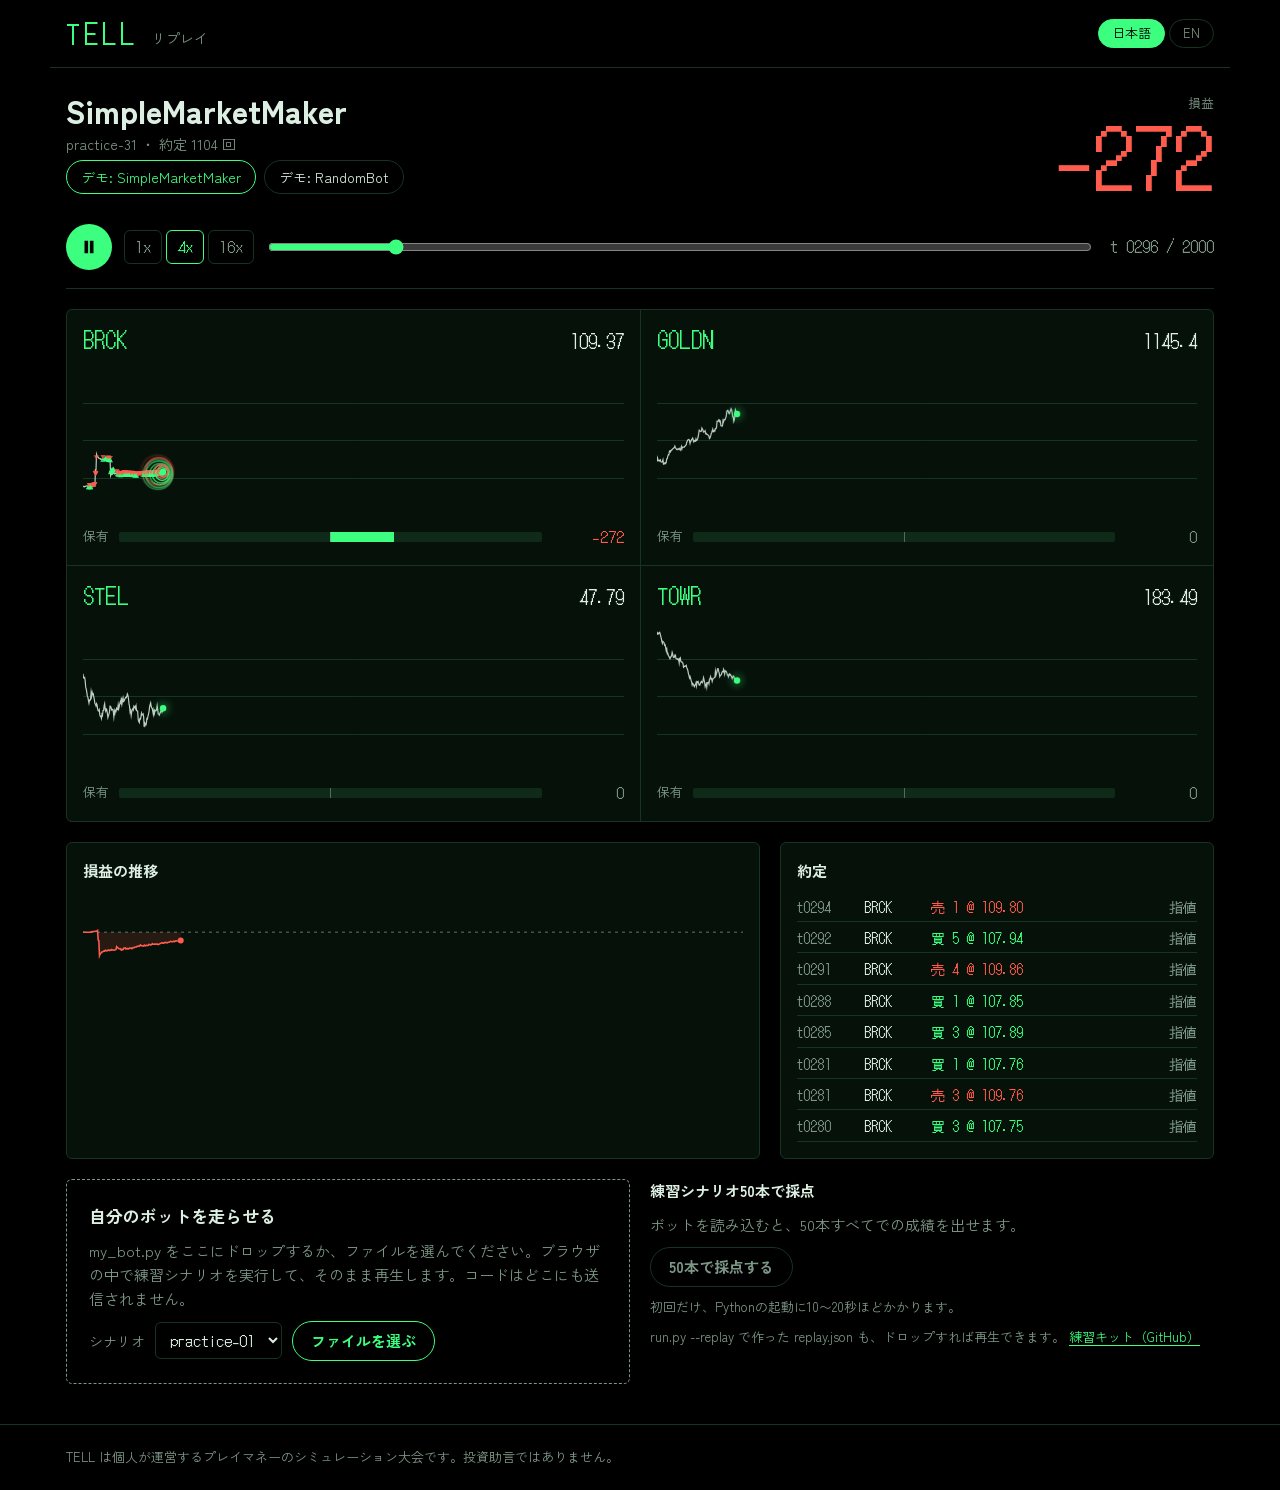
==== web/index.html @ 96b6c7d4 "Add files via upload" ====
<!doctype html>
<html lang="ja">
<head>
<meta charset="utf-8">
<meta name="viewport" content="width=device-width,initial-scale=1,viewport-fit=cover">
<meta name="description" content="Write a Python trading bot and watch it trade in TELL's practice markets, right in your browser.">
<style>:root{color-scheme:dark}body{margin:0}img{max-width:100%}[hidden]{display:none!important}</style>
</head>
<body>
<title>TELL Replay</title>
<meta name="claude:viewport-fit-sides" content="cover">
<link rel="preconnect" href="https://fonts.googleapis.com">
<link rel="stylesheet" href="https://fonts.googleapis.com/css2?family=DotGothic16&family=Zen+Kaku+Gothic+New:wght@400;500;700;900&display=swap">
<style>
/* Layout: 取引所の監視モニター。上に損益の電光表示と再生コントロール、下に4銘柄のチャートが時間とともに伸びる。
   単一テーマ（黒）を意図的に選択。TELL本体ページと同じトークン */
:root{
  --black:#000000;
  --surface:#06110a;
  --led:#3dff7f;
  --led-dim:#0f2a18;
  --text:#dcefe2;
  --muted:#7d9786;
  --line:#173322;
  --down:#ff5c4d;
  --body:"Zen Kaku Gothic New","Hiragino Sans","Noto Sans JP",system-ui,sans-serif;
  --dot:"DotGothic16","Hiragino Sans",monospace;
  color-scheme:dark;
}
*{box-sizing:border-box}
body{background:var(--black);color:var(--text);font-family:var(--body);font-size:15px;line-height:1.6}
.wrap{max-width:1180px;margin:0 auto;padding-left:max(16px,env(safe-area-inset-left,0px));padding-right:max(16px,env(safe-area-inset-right,0px))}
button,input{font:inherit}
:focus-visible{outline:2px solid var(--led);outline-offset:3px}
a{color:var(--led);text-underline-offset:3px}

.top{display:flex;align-items:center;justify-content:space-between;gap:16px;padding-block:18px;border-bottom:1px solid var(--line)}
.brand{display:flex;align-items:baseline;gap:14px}
.wordmark{font-family:var(--dot);font-size:28px;letter-spacing:.14em;color:var(--led);line-height:1;text-decoration:none}
.brand span{color:var(--muted);font-size:14px}
.lang{display:flex;gap:4px}
.lang button{background:transparent;color:var(--muted);border:1px solid var(--line);border-radius:999px;padding:3px 13px;cursor:pointer;font-size:13px}
.lang button[aria-pressed="true"]{color:var(--black);background:var(--led);border-color:var(--led)}

/* scoreboard */
.board{display:grid;grid-template-columns:minmax(0,1fr) auto;gap:20px 32px;align-items:end;padding-block:24px 18px}
.who{display:grid;gap:4px;min-width:0}
.who .bot{font-weight:900;font-size:clamp(22px,3.4vw,32px);line-height:1.15;overflow-wrap:anywhere}
.who .meta{color:var(--muted);font-size:14px}
.pnl{text-align:right}
.pnl .k{color:var(--muted);font-size:13px}
.pnl .v{font-family:var(--dot);font-size:clamp(44px,8vw,80px);line-height:1;font-variant-numeric:tabular-nums;color:var(--led);transition:color .2s}
.pnl .v.neg{color:var(--down)}

/* controls */
.ctrl{display:flex;align-items:center;gap:12px;flex-wrap:wrap;padding-block:12px 18px;border-bottom:1px solid var(--line)}
.play{width:46px;height:46px;border-radius:50%;border:0;background:var(--led);color:var(--black);cursor:pointer;display:grid;place-items:center;flex:none}
.play svg{width:18px;height:18px;fill:currentColor}
.speeds{display:flex;gap:4px}
.speeds button{background:transparent;border:1px solid var(--line);color:var(--muted);border-radius:6px;padding:4px 10px;cursor:pointer;font-family:var(--dot);font-size:15px}
.speeds button[aria-pressed="true"]{border-color:var(--led);color:var(--led)}
.scrub{flex:1 1 220px;min-width:0;accent-color:var(--led)}
.tick{font-family:var(--dot);font-size:16px;color:var(--muted);font-variant-numeric:tabular-nums;min-width:108px;text-align:right}

/* products */
.grid{display:grid;grid-template-columns:repeat(2,minmax(0,1fr));gap:1px;background:var(--line);border:1px solid var(--line);border-radius:6px;overflow:hidden;margin-top:20px}
.prod{background:var(--surface);padding:16px;display:grid;gap:10px;min-width:0}
.ph{display:flex;align-items:baseline;justify-content:space-between;gap:12px}
.ph .tk{font-family:var(--dot);font-size:22px;color:var(--led);line-height:1}
.ph .px{font-family:var(--dot);font-size:18px;font-variant-numeric:tabular-nums}
.prod canvas{width:100%;height:150px;display:block}
.pf{display:grid;grid-template-columns:auto minmax(0,1fr) auto;align-items:center;gap:10px;font-size:13px;color:var(--muted)}
.meter{position:relative;height:10px;background:var(--led-dim);border-radius:2px;overflow:hidden}
.meter::after{content:"";position:absolute;left:50%;top:0;bottom:0;width:1px;background:var(--muted);opacity:.6}
.meter i{position:absolute;top:0;bottom:0;background:var(--led)}
.meter i.short{background:var(--down)}
.pf .pp{font-family:var(--dot);font-size:15px;font-variant-numeric:tabular-nums;min-width:72px;text-align:right}
.pp.pos{color:var(--led)}.pp.neg{color:var(--down)}

/* lower row */
.lower{display:grid;grid-template-columns:minmax(0,1.6fr) minmax(0,1fr);gap:20px;margin-top:20px}
.panel{background:var(--surface);border:1px solid var(--line);border-radius:6px;padding:16px;min-width:0}
.panel h2{font-size:15px;font-weight:700;margin:0 0 10px}
#eq{width:100%;height:150px;display:block}
.tape{list-style:none;margin:0;padding:0;display:grid;gap:2px;font-family:var(--dot);font-size:14px;font-variant-numeric:tabular-nums}
.tape li{display:grid;grid-template-columns:4.2em 4.2em 1fr auto;gap:8px;padding:3px 0;border-bottom:1px solid var(--line);white-space:nowrap}
.tape li:first-child{animation:flash .6s ease-out}
.tape .b{color:var(--led)}.tape .s{color:var(--down)}
.tape .k{color:var(--muted)}
.tape .empty{grid-template-columns:1fr;color:var(--muted);font-family:var(--body)}
@keyframes flash{from{background:color-mix(in srgb,var(--led) 22%,transparent)}to{background:transparent}}

/* load your own */
.load{display:grid;grid-template-columns:minmax(0,1fr) minmax(0,1fr);gap:20px;margin-block:20px 40px}
.drop{border:1px dashed var(--muted);border-radius:6px;padding:22px;display:grid;gap:10px;align-content:center;justify-items:start;transition:border-color .15s,background .15s}
.drop.over{border-color:var(--led);background:color-mix(in srgb,var(--led) 8%,transparent)}
.drop strong{font-size:17px}
.drop p{color:var(--muted);margin:0}
.btn{background:transparent;border:1px solid var(--led);color:var(--led);border-radius:999px;padding:7px 18px;cursor:pointer;font-weight:700}
.btn:hover{background:color-mix(in srgb,var(--led) 12%,transparent)}
.err{color:var(--down);font-size:14px;margin:0}
.how{display:grid;gap:10px;align-content:start}
.how h2{font-size:15px;font-weight:700;margin:0}
.how p{color:var(--muted);margin:0}
.how code{display:block;background:var(--surface);border:1px solid var(--line);border-radius:6px;padding:10px 12px;font-family:ui-monospace,Menlo,Consolas,monospace;font-size:14px;color:var(--text);overflow-x:auto;white-space:pre}
.demos{display:flex;gap:8px;flex-wrap:wrap}
.demos button{background:transparent;border:1px solid var(--line);color:var(--text);border-radius:999px;padding:5px 14px;cursor:pointer;font-size:14px}
.demos button[aria-pressed="true"]{border-color:var(--led);color:var(--led)}

.row{display:flex;align-items:center;gap:10px;flex-wrap:wrap}
.row label{color:var(--muted);font-size:14px}
select{background:var(--black);color:var(--text);border:1px solid var(--line);border-radius:6px;padding:6px 10px;font-family:var(--dot);font-size:15px}
.status{color:var(--led);font-size:14px;margin:0;display:flex;align-items:center;gap:8px}
.status::before{content:"";width:8px;height:8px;border-radius:50%;background:var(--led);animation:blink 1s steps(2) infinite}
@keyframes blink{50%{opacity:.2}}
pre.err{white-space:pre-wrap;font-family:ui-monospace,Menlo,Consolas,monospace;font-size:13px;background:color-mix(in srgb,var(--down) 8%,transparent);border:1px solid color-mix(in srgb,var(--down) 40%,transparent);border-radius:6px;padding:10px 12px;max-height:240px;overflow:auto;width:100%}
.score{display:grid;grid-template-columns:repeat(3,minmax(0,1fr));gap:1px;background:var(--line);border:1px solid var(--line);border-radius:6px;overflow:hidden}
.score div{background:var(--surface);padding:12px;display:grid;gap:2px}
.score .k{color:var(--muted);font-size:12px}
.score .v{font-family:var(--dot);font-size:24px;font-variant-numeric:tabular-nums;line-height:1.1}
.score .v.pos{color:var(--led)}.score .v.neg{color:var(--down)}
.btn:disabled{border-color:var(--line);color:var(--muted);cursor:default;background:transparent}
.small{font-size:13px;color:var(--muted);margin:0}
footer{border-top:1px solid var(--line);color:var(--muted);font-size:13px}
footer .wrap{padding-block:22px}

@media (max-width:820px){
  .grid,.lower,.load{grid-template-columns:1fr}
  .board{grid-template-columns:1fr}
  .pnl{text-align:left}
  .prod canvas{height:120px}
}
</style>

<div class="wrap top">
  <div class="brand"><a class="wordmark" href="https://claude.ai/artifact/HZVih5rT7mKGu6Xzq93pbb" target="_blank" rel="noopener">TELL</a><span data-i18n="sub">リプレイ</span></div>
  <div class="lang" role="group" aria-label="Language">
    <button id="lang-ja" type="button" aria-pressed="true">日本語</button>
    <button id="lang-en" type="button" aria-pressed="false">EN</button>
  </div>
</div>

<div class="wrap">
  <div class="board">
    <div class="who">
      <div class="bot" id="botName">—</div>
      <div class="meta" id="meta"></div>
      <div class="demos" id="demos" role="group" aria-label="Demo replays"></div>
    </div>
    <div class="pnl">
      <div class="k" data-i18n="pnlK">損益</div>
      <div class="v" id="pnl" aria-live="off">0</div>
    </div>
  </div>

  <div class="ctrl">
    <button class="play" id="play" type="button" aria-label="Play"><svg id="playIcon" viewBox="0 0 20 20"><path d="M5 3l12 7-12 7z"/></svg></button>
    <div class="speeds" role="group" aria-label="Speed" id="speeds"></div>
    <input class="scrub" id="scrub" type="range" min="0" max="1999" value="0" aria-label="Tick">
    <div class="tick" id="tick">t 0000</div>
  </div>

  <div class="grid" id="grid"></div>

  <div class="lower">
    <div class="panel">
      <h2 data-i18n="eqH">損益の推移</h2>
      <canvas id="eq" aria-hidden="true"></canvas>
    </div>
    <div class="panel">
      <h2 data-i18n="tapeH">約定</h2>
      <ul class="tape" id="tape"></ul>
    </div>
  </div>

  <div class="load">
    <div class="drop" id="drop">
      <strong data-i18n="dropH">自分のボットを走らせる</strong>
      <p data-i18n="dropP">my_bot.py をここにドロップするか、ファイルを選んでください。ブラウザの中で練習シナリオを実行して、そのまま再生します。コードはどこにも送信されません。</p>
      <div class="row">
        <label for="scSel" data-i18n="scL">シナリオ</label>
        <select id="scSel"></select>
        <button class="btn" id="pick" type="button" data-i18n="pick">ファイルを選ぶ</button>
      </div>
      <input id="file" type="file" accept=".py,.json,text/x-python,application/json" hidden>
      <p class="status" id="status" hidden></p>
      <pre class="err" id="err" hidden></pre>
    </div>
    <div class="how">
      <h2 data-i18n="scoreH">練習シナリオ50本で採点</h2>
      <p id="scoreHint" data-i18n="scoreHint">ボットを読み込むと、50本すべてでの成績を出せます。</p>
      <div class="row"><button class="btn" id="scoreBtn" type="button" disabled data-i18n="scoreBtn">50本で採点する</button></div>
      <div class="score" id="score" hidden></div>
      <p class="small" data-i18n="small1">初回だけ、Pythonの起動に10〜20秒ほどかかります。</p>
      <p class="small"><span data-i18n="small2">run.py --replay で作った replay.json も、ドロップすれば再生できます。</span> <a href="https://github.com/telltradingbot-lang/tell-practice" target="_blank" rel="noopener" data-i18n="kit">練習キット（GitHub）</a></p>
    </div>
  </div>
</div>

<footer><div class="wrap" data-i18n="foot">TELL は個人が運営するプレイマネーのシミュレーション大会です。投資助言ではありません。</div></footer>

<script type="application/json" id="demoData">[{"format":"tell-replay-1","bot":"SimpleMarketMaker","scenario":"practice-31","ticks":2000,"products":["BRCK","GOLDN","STEL","TOWR"],"limits":{"BRCK":50,"GOLDN":20,"STEL":30,"TOWR":30},"mid":{"BRCK":[100.0,99.934,99.776,99.067,99.428,99.585,99.582,99.994,99.781,99.447,99.861,100.41,100.129,99.774,99.976,99.961,99.767,100.12,100.077,100.245,100.001,100.462,100.185,100.172,99.769,99.606,99.358,99.582,99.991,99.761,99.553,99.459,99.798,99.909,99.797,100.139,99.651,100.007,100.226,100.445,100.376,100.109,100.346,100.145,100.082,111.028,110.737,110.73,110.64,121.356,120.998,120.668,119.913,119.387,119.313,119.432,119.184,118.71,118.414,117.951,118.411,117.948,118.188,118.248,117.86,118.114,117.983,118.211,117.442,117.473,117.569,117.731,117.833,117.764,117.97,117.723,117.488,117.308,117.423,117.702,117.808,117.418,117.415,117.42,117.6,116.919,116.821,117.319,117.271,117.326,117.028,117.112,117.358,117.383,117.878,117.979,117.895,117.733,117.787,117.839,117.655,117.663,106.836,106.991,107.83,108.19,107.684,108.241,107.741,108.063,108.279,108.719,108.862,108.533,108.417,107.934,108.067,108.569,108.598,108.307,108.313,108.476,108.411,108.498,109.424,109.765,109.444,109.626,109.417,108.959,108.575,109.017,108.756,108.924,108.998,108.745,108.682,108.778,108.49,108.857,108.771,108.654,109.031,108.961,108.774,109.254,108.859,108.886,108.456,108.603,108.733,108.824,109.023,109.108,108.705,108.621,108.853,108.783,109.01,108.948,108.983,108.812,108.903,108.861,109.055,108.948,108.851,108.464,108.902,108.999,108.691,108.474,108.876,109.459,109.466,109.258,108.93,108.944,108.761,108.946,108.646,108.618,108.33,108.2,108.455,108.736,108.816,108.702,108.342,108.27,108.135,107.85,108.411,108.341,108.302,107.714,107.996,108.061,108.235,108.424,108.717,108.791,108.685,108.365,108.399,108.639,108.352,108.672,108.779,108.607,109.272,109.286,108.894,108.809,108.853,109.092,109.002,108.91,108.882,108.946,108.999,108.637,108.907,109.121,109.191,108.77,108.713,108.515,108.257,108.442,108.445,108.816,108.617,108.553,108.876,109.089,109.062,109.221,109.194,108.983,109.04,108.733,108.662,108.55,108.59,109.153,109.15,108.966,108.712,108.625,108.97,108.668,108.866,108.521,108.346,108.319,108.326,108.591,108.654,108.627,108.714,108.832,109.04,109.44,109.632,109.923,109.725,109.295,109.091,109.186,108.895,109.039,108.993,109.722,109.592,109.494,109.315,108.716,108.527,108.596,109.097,109.487,109.467,109.242,109.207,108.903,108.674,108.784,108.781,108.786,108.782,109.386,108.964,108.736,109.227,109.151,109.371,109.439,109.343,109.713,109.276,109.656,109.856,109.555,109.776,109.754,109.786,109.489,109.383,109.067,109.316,109.302,109.716,109.655,109.495,109.602,109.505,109.016,109.219,109.688,109.673,109.623,109.281,109.145,109.498,109.637,109.52,109.79,109.348,109.692,109.688,109.393,109.438,109.566,109.56,109.22,109.269,109.038,109.456,109.155,109.395,109.068,108.862,119.555,119.051,118.842,118.855,118.946,118.596,118.502,118.621,107.425,107.756,107.848,107.737,107.786,107.509,107.657,107.998,108.198,107.879,108.47,108.723,108.731,108.795,108.875,108.76,108.465,108.469,108.82,108.936,109.136,119.948,119.796,118.731,118.025,117.676,118.083,118.149,118.069,118.429,118.709,118.507,118.446,107.277,107.664,108.119,108.306,108.93,108.72,108.924,108.697,109.191,109.613,109.403,109.374,109.27,109.121,109.912,109.397,109.01,109.102,108.751,108.956,108.83,108.339,108.272,108.303,108.458,108.578,108.376,108.106,108.065,108.292,108.562,108.42,107.816,108.273,108.261,108.504,108.654,108.963,108.682,108.592,108.383,108.647,108.806,108.671,108.731,108.57,108.724,108.854,109.035,108.387,108.365,108.335,108.555,108.64,108.346,108.591,108.454,108.515,108.146,108.319,108.286,108.418,108.072,107.998,108.28,108.539,108.561,108.714,108.519,108.256,108.521,108.459,108.328,108.769,108.43,108.609,108.454,108.396,108.516,108.59,108.614,108.79,108.864,108.708,108.982,108.968,108.756,108.616,108.856,108.879,108.605,108.742,108.498,108.947,108.615,108.447,108.99,109.37,109.331,108.902,108.481,108.065,108.19,108.63,108.288,108.737,108.766,108.62,108.389,108.217,108.488,108.376,108.168,108.198,108.452,108.596,108.473,108.723,108.302,108.509,108.73,108.514,108.318,108.38,108.574,107.982,107.686,107.624,108.106,108.183,108.21,108.183,108.064,108.598,109.167,109.151,109.272,109.162,109.634,109.302,109.457,109.299,109.315,109.307,108.843,108.756,108.926,108.718,108.541,108.583,108.491,108.903,109.062,109.247,108.999,108.744,108.811,108.535,108.519,108.704,108.569,108.317,108.266,108.184,108.47,108.488,108.932,108.34,108.844,108.631,108.547,108.63,108.282,108.357,108.622,108.285,108.594,108.49,109.0,108.719,108.769,108.981,108.576,108.637,108.622,108.407,108.399,107.966,108.324,108.687,108.27,108.564,108.539,108.627,108.905,108.99,108.94,108.978,108.701,108.27,107.971,108.119,108.568,108.475,108.052,108.298,108.21,108.169,108.192,108.104,107.824,108.008,108.24,107.959,108.274,108.36,107.916,108.511,108.885,108.484,108.376,108.346,108.094,108.341,108.251,108.333,108.402,108.551,108.766,109.057,108.51,108.326,108.35,108.071,108.489,108.223,108.414,108.436,108.259,108.437,108.268,108.155,108.183,108.151,108.365,108.626,108.313,108.582,108.411,108.479,108.534,108.293,108.436,108.624,108.659,109.162,108.903,108.758,108.786,108.744,108.86,108.515,107.802,107.939,107.968,108.086,107.628,108.285,108.645,108.415,108.683,108.547,108.47,107.993,108.398,108.184,107.932,108.177,108.272,107.974,107.907,107.955,108.008,108.288,107.988,107.783,107.816,108.235,108.165,108.073,108.494,108.034,107.596,107.32,107.063,107.375,107.877,107.528,107.579,107.256,107.49,108.215,108.441,108.008,108.083,108.514,108.898,108.675,108.853,108.473,108.734,108.731,109.358,109.195,109.043,109.08,108.892,108.837,109.013,108.352,108.362,108.396,108.39,108.357,108.374,108.299,108.295,97.389,97.89,98.506,98.545,98.576,99.273,99.427,99.303,99.717,99.583,99.414,99.826,99.57,99.262,99.376,99.351,99.621,99.591,98.78,98.574,98.8,98.779,98.88,98.69,99.094,98.648,98.427,98.461,98.752,98.785,98.901,98.782,98.891,99.106,99.106,99.264,99.428,99.681,99.812,99.867,99.796,99.832,100.266,99.822,99.757,99.6,99.208,99.212,99.175,99.419,99.553,99.057,98.958,87.659,88.353,89.007,89.028,89.405,89.617,89.581,89.86,89.879,89.955,90.354,90.353,90.293,90.537,90.276,90.396,90.167,90.09,90.523,90.486,90.502,90.807,91.062,90.876,90.937,90.9,90.916,90.468,90.086,90.381,90.443,90.208,90.516,90.408,90.696,90.242,90.078,89.83,89.664,89.745,90.117,89.787,90.09,89.973,90.252,89.832,89.601,89.918,90.168,90.204,90.226,90.012,90.201,90.413,90.53,90.639,90.518,90.683,90.645,91.02,90.565,91.196,90.981,91.07,90.834,90.748,90.47,90.519,90.459,90.612,90.938,90.919,90.374,90.493,90.916,90.86,90.216,89.899,89.865,90.072,89.757,89.729,89.612,89.764,89.921,89.974,90.13,90.237,90.416,90.34,90.477,90.322,90.302,89.703,89.75,89.888,89.877,90.132,90.512,90.356,90.457,90.483,90.708,89.871,90.033,90.113,90.451,90.537,90.387,90.725,90.36,90.322,90.477,90.262,90.52,90.918,90.796,90.62,90.674,90.485,90.338,90.418,90.759,91.142,90.813,90.32,90.729,90.257,90.361,90.337,90.509,90.217,90.011,90.195,90.1,90.231,90.313,90.766,90.928,91.134,90.993,90.78,90.851,90.865,91.115,91.089,90.842,90.809,90.64,90.559,90.609,90.947,101.72,101.232,100.773,100.429,100.477,99.956,99.875,100.136,100.42,100.252,100.348,100.301,100.279,100.551,100.159,100.16,99.859,99.752,99.452,99.746,99.842,99.949,100.349,99.831,99.653,99.785,99.74,99.258,99.08,99.247,99.084,99.042,98.8,98.799,98.475,98.514,98.464,98.752,99.19,99.306,99.601,100.1,99.593,99.316,98.978,99.147,99.059,98.966,99.118,99.051,99.148,99.383,99.333,99.368,99.0,98.777,98.667,98.954,98.779,98.761,98.981,99.193,98.998,99.124,98.882,98.637,98.82,98.874,98.955,99.042,99.485,99.816,99.766,99.525,99.258,99.364,98.966,99.325,99.031,99.075,99.389,99.429,99.425,99.498,99.35,100.067,99.564,99.387,99.264,99.648,99.394,99.59,99.809,100.508,100.516,100.636,100.294,99.959,100.249,100.156,100.692,100.361,100.24,100.127,100.061,99.466,99.123,98.854,99.09,98.733,99.061,99.099,99.321,109.957,109.662,109.532,108.916,108.582,108.783,108.987,108.595,108.746,108.694,109.034,109.197,108.687,108.661,108.864,109.109,109.052,108.756,108.572,108.41,108.255,108.351,108.346,108.453,108.305,108.363,108.453,108.603,108.793,109.151,109.055,108.722,108.98,108.627,108.37,107.85,108.205,107.972,108.434,108.532,107.962,107.934,108.037,108.485,108.778,108.613,108.451,108.617,109.339,109.483,109.508,109.207,109.451,108.781,108.669,109.005,108.62,108.889,108.539,108.536,108.49,108.132,108.058,108.521,107.99,108.235,108.838,108.533,108.506,108.931,109.166,108.948,109.082,108.902,109.025,108.685,108.748,109.274,109.145,108.696,108.717,108.808,108.691,108.486,108.395,108.233,108.133,108.264,108.364,108.414,108.716,108.785,108.412,108.338,108.376,108.485,108.564,108.7,108.9,108.815,108.311,108.651,108.564,109.029,108.298,108.005,107.825,108.054,107.852,107.89,108.406,108.655,108.983,109.464,108.965,108.504,108.753,108.644,108.534,108.643,108.832,108.905,109.039,108.609,108.423,119.334,118.941,118.047,117.501,117.621,117.519,117.319,117.492,117.494,117.447,117.788,117.632,117.767,117.456,117.165,117.25,117.624,117.528,117.474,117.431,117.453,117.61,117.399,117.399,117.719,117.704,117.816,117.556,117.378,117.362,117.659,118.029,117.762,117.745,117.442,117.333,117.039,117.194,117.217,117.503,117.931,117.729,118.037,117.733,118.207,118.228,117.559,117.629,117.766,117.856,118.39,118.023,117.689,117.995,118.072,118.222,118.359,118.618,118.354,118.618,118.598,118.606,118.561,118.14,118.345,118.176,117.896,117.562,117.653,117.577,117.84,117.753,117.652,117.871,117.791,117.875,117.482,117.841,117.977,118.086,118.118,117.785,117.951,118.338,118.161,118.025,118.248,118.021,117.788,118.107,118.346,117.948,118.118,117.834,117.852,117.859,117.876,118.057,118.036,118.007,117.998,118.125,118.507,118.181,117.865,117.583,117.679,117.554,117.094,117.197,117.005,117.851,117.805,117.287,116.991,117.023,116.854,117.102,117.404,118.015,118.173,117.993,118.193,117.937,117.85,117.854,117.788,117.912,118.342,118.148,118.2,118.198,118.109,118.055,117.841,118.096,117.699,117.978,117.865,117.671,117.675,117.603,117.611,117.2,117.654,117.698,117.6,117.54,118.037,118.024,117.878,117.517,117.6,117.737,118.021,118.486,118.234,118.583,118.136,118.271,118.017,117.892,117.685,117.944,117.663,117.773,117.938,117.877,117.697,117.585,117.795,117.768,117.893,117.641,117.607,117.388,117.123,117.26,117.324,117.663,117.486,117.506,117.638,117.796,118.278,118.216,117.773,117.353,117.073,116.938,116.806,116.763,116.752,116.977,117.405,117.705,117.283,117.474,117.175,117.122,117.275,117.265,106.83,107.242,107.922,108.321,108.04,108.525,108.327,108.092,108.428,108.448,108.412,108.224,108.463,108.153,107.929,107.89,108.003,107.908,108.292,108.031,107.926,108.116,108.081,108.149,108.094,108.547,108.354,108.362,108.456,109.092,109.7,109.821,109.506,109.195,109.224,108.839,108.726,108.723,108.542,109.213,108.575,108.428,108.126,108.454,108.465,108.153,97.524,97.586,98.451,98.552,98.491,98.597,99.217,99.501,99.567,99.983,100.186,99.921,99.669,99.599,89.111,89.242,89.504,90.068,89.944,90.651,90.62,91.238,91.29,91.339,91.031,90.681,90.874,91.353,91.304,90.843,91.053,91.208,90.865,91.018,90.994,90.674,91.354,91.641,91.744,91.238,91.44,102.434,101.749,101.312,100.897,100.8,100.524,100.931,100.559,100.416,100.488,99.809,99.827,99.866,99.901,99.874,100.366,100.625,100.418,100.704,100.576,100.705,100.43,100.215,100.3,99.976,99.843,99.516,99.203,99.753,99.612,99.906,99.875,99.919,99.923,100.548,100.61,100.165,99.989,99.696,99.511,99.596,99.44,110.247,109.97,109.831,109.49,109.132,119.447,119.409,118.967,119.034,118.741,118.839,118.6,118.518,118.022,118.421,118.169,118.351,118.282,118.226,118.244,117.807,117.913,117.87,117.763,117.444,117.508,117.599,117.721,117.675,117.27,117.061,117.451,117.801,117.876,117.969,118.07,117.586,117.606,117.67,118.206,118.339,118.018,118.244,118.302,118.233,118.032,117.556,117.346,117.304,117.57,117.777,118.232,118.297,118.235,118.027,117.926,117.691,117.778,117.508,117.649,117.715,117.739,117.837,117.966,117.861,118.21,118.076,117.637,117.474,117.542,117.564,117.905,117.953,117.906,117.861,117.768,117.513,117.982,117.878,117.854,118.165,118.318,128.648,128.555,128.23,127.987,127.982,128.054,127.548,127.861,127.471,127.577,127.767,127.383,127.779,127.974,127.87,128.032,127.806,127.523,127.197,127.402,127.013,126.967,127.423,126.97,126.504,126.452,126.429,126.424,127.051,127.036,126.797,127.029,127.083,127.165,127.457,127.282,127.123,126.892,126.805,137.749,137.662,137.381,137.409,137.248,137.094,136.912,136.71,136.542,136.38,147.117,146.894,146.627,146.123,145.518,145.177,144.766,144.656,144.58,144.716,144.823,144.97,144.886,144.607,144.583,144.73,144.84,145.138,145.165,145.631,146.055,145.649,145.304,145.38,145.368,145.447,145.113,145.387,145.408,145.134,145.006,145.161,145.128,145.051,144.849,144.843,144.95,144.908,145.125,145.027,145.004,145.099,145.626,145.413,145.478,145.589,145.683,145.534,145.393,145.482,145.625,145.496,145.849,145.45,145.291,145.016,145.187,145.121,145.345,145.238,145.116,145.194,145.162,145.48,145.249,145.217,145.422,145.336,145.195,145.088,144.917,145.209,145.539,145.581,145.938,156.769,156.322,155.899,155.497,155.234,155.045,155.1,154.585,154.308,154.14,153.879,153.924,154.217,154.37,154.276,153.852,153.957,154.024,154.055,153.92,154.1,153.976,154.407,154.311,154.335,154.29,154.235,154.382,154.175,154.124,154.331,153.957,154.103,164.949,164.762,164.006,163.716,163.439,163.04,163.158,163.457,163.128,163.189,163.499,163.087,163.035,162.551,162.338,162.426,162.498,162.364,162.516,162.251,162.335,162.714,162.728,162.595,162.627,162.591,163.106,163.062,163.435,163.307,162.814,163.05,162.631,162.369,162.8,162.945,163.001,162.721,162.639,162.637,162.418,162.028,162.346,162.654,161.965,161.961,162.106,162.22,162.54,163.097,162.884,163.028,162.751,162.764,162.747,162.506,162.927,163.275,162.626,162.456,162.376,162.137,162.642,162.599,162.705,162.95,162.77,163.116,162.842,162.51,162.868,162.687,162.768,162.642,162.703,162.757,173.31,173.076,173.31,172.982,172.525,172.603,172.439,171.942,171.605,171.54,171.924,172.365,172.143,172.05,172.161,172.24,172.018,172.129,171.985,172.541,172.73,173.22,173.225,172.647,172.747,172.549,172.33,172.389,172.844,172.752,172.518,172.042,171.738,171.979,171.955,171.747,171.606,171.796,171.607,172.182,172.494,172.072,171.947,172.303,172.052,172.229,172.176,171.914,171.725,171.944,171.665,171.687,171.796,171.594,171.31,171.69,171.842,172.199,172.268,172.23,172.154,172.175,172.31,172.678,172.429,172.385,172.138,171.912,171.915,172.43,172.565,172.435,171.82,171.616,171.623,171.735,171.365,171.527,171.515,171.37,171.295,171.806,171.709,172.124,171.965,171.927,172.12,172.514,172.79,172.455,172.214,172.291,172.463,172.38,172.295,172.557,172.298,172.147,172.102,172.2,172.04,171.439,171.84,171.971,171.641,171.76,171.79,171.857,171.857,171.99,172.394,172.188,171.813,171.604,171.248,171.188,171.313,171.884,171.337,171.557,171.545,171.236,171.158,171.089,171.112,171.048,160.639,160.511,161.03,161.272,161.838,161.804,162.054,162.41,162.403,162.605,162.875,163.433,163.184,162.92,162.575,162.522,162.546,162.276,162.339,162.734,162.877,162.854,162.702,162.817,162.938,163.056,162.827,162.618,162.215,162.052,162.223,162.496,162.368,162.924,162.822,162.83,162.619,162.82,163.213,162.938,162.849,162.574,162.502,162.552,162.95,163.124,162.926,162.903,163.068,162.541,162.728,162.534,162.618,162.422,162.271,162.216,162.242,162.759,162.488,162.569,162.503,162.974,163.003,163.292,162.954,162.72,162.901,162.852,162.923,162.528,152.009,152.545,152.732,152.827],"GOLDN":[1000.0,1003.245,1011.1,1010.443,1004.287,1004.579,1004.415,1004.635,1001.958,1004.942,1005.165,1010.24,1006.324,1000.773,1000.572,997.698,999.471,1005.146,998.868,1003.25,1000.801,1008.056,1005.964,995.054,992.964,993.287,992.806,990.265,996.297,995.769,997.07,995.597,994.734,996.853,998.354,1000.9,1008.818,1010.207,1009.619,1014.878,1017.085,1017.874,1021.846,1018.884,1021.411,1029.236,1032.132,1030.463,1033.566,1032.082,1030.438,1030.735,1034.328,1033.134,1036.267,1036.328,1036.871,1038.679,1039.782,1038.526,1040.729,1041.656,1042.207,1039.831,1042.519,1044.436,1047.68,1046.484,1042.613,1041.258,1040.519,1038.954,1037.838,1037.871,1036.924,1040.652,1038.511,1042.638,1039.045,1038.783,1037.624,1040.082,1040.76,1039.72,1038.521,1037.399,1035.414,1037.54,1039.35,1041.711,1045.988,1044.666,1038.704,1044.626,1044.867,1044.54,1044.673,1044.603,1044.385,1048.283,1044.228,1046.83,1046.86,1046.392,1047.983,1050.24,1049.604,1049.082,1052.144,1057.787,1059.593,1059.561,1062.888,1065.771,1066.737,1067.397,1067.559,1068.881,1068.085,1063.435,1064.864,1062.732,1055.908,1061.616,1063.007,1062.467,1062.794,1071.091,1068.291,1068.383,1069.361,1066.248,1072.269,1068.045,1066.269,1065.366,1060.499,1056.981,1064.059,1063.498,1062.96,1063.054,1062.425,1064.43,1069.444,1068.549,1064.498,1062.217,1065.822,1062.803,1069.34,1071.502,1075.41,1079.922,1085.103,1086.901,1095.996,1098.185,1094.375,1096.576,1093.24,1092.877,1092.27,1093.776,1093.297,1097.741,1102.498,1098.402,1099.414,1092.48,1095.85,1093.292,1090.573,1088.562,1091.708,1091.058,1092.335,1092.702,1094.603,1086.734,1085.189,1087.162,1086.356,1088.904,1083.317,1081.799,1083.529,1081.231,1081.496,1087.054,1080.94,1082.666,1077.606,1072.684,1071.003,1073.354,1072.794,1075.021,1077.559,1083.738,1084.585,1085.155,1088.324,1090.884,1093.877,1096.669,1099.487,1100.406,1091.668,1090.994,1091.153,1092.609,1095.265,1092.2,1093.93,1095.32,1101.53,1098.483,1101.318,1097.313,1103.299,1112.332,1123.602,1115.237,1123.235,1125.053,1124.355,1125.217,1127.4,1123.303,1122.978,1126.868,1126.517,1121.839,1123.58,1121.641,1110.002,1117.625,1109.233,1112.818,1108.722,1110.895,1108.794,1114.052,1125.178,1125.192,1121.444,1129.994,1128.927,1136.736,1127.85,1129.454,1127.853,1139.421,1133.922,1127.896,1137.564,1138.304,1151.781,1155.627,1156.06,1161.092,1156.862,1165.78,1152.669,1145.114,1147.36,1142.296,1146.292,1155.658,1153.293,1157.739,1155.656,1163.103,1161.432,1164.73,1157.662,1155.359,1148.633,1140.201,1137.192,1140.561,1136.666,1127.815,1122.638,1123.542,1127.339,1132.246,1140.614,1149.993,1157.986,1158.902,1153.423,1150.4,1150.65,1139.87,1145.375,1148.348,1147.375,1153.722,1152.623,1151.948,1146.824,1141.245,1140.179,1146.266,1148.055,1143.814,1143.536,1146.657,1153.058,1149.254,1145.977,1149.005,1157.908,1155.406,1154.516,1154.56,1156.898,1163.155,1156.596,1161.076,1160.826,1172.294,1166.151,1162.221,1161.769,1167.288,1166.969,1170.43,1167.559,1167.557,1171.048,1165.786,1163.607,1162.724,1166.246,1161.415,1157.827,1159.362,1164.1,1163.539,1154.833,1155.153,1152.967,1155.326,1156.531,1160.051,1171.909,1178.987,1187.82,1183.443,1182.513,1176.744,1176.231,1187.3,1185.76,1192.163,1205.3,1199.631,1204.047,1212.252,1220.876,1234.062,1232.256,1224.655,1226.051,1232.058,1223.27,1230.524,1234.825,1220.528,1206.068,1210.051,1206.428,1218.083,1235.598,1248.188,1243.858,1236.32,1242.167,1239.529,1239.238,1226.716,1234.282,1238.002,1240.519,1219.646,1211.213,1207.88,1212.197,1223.721,1207.233,1198.204,1208.129,1196.4,1192.399,1192.449,1188.576,1192.021,1193.246,1190.099,1200.841,1197.798,1215.194,1225.753,1221.464,1224.823,1221.113,1220.242,1228.56,1239.887,1243.767,1231.885,1233.551,1223.097,1241.891,1250.366,1244.372,1220.076,1241.075,1246.721,1242.328,1226.215,1231.466,1225.957,1235.019,1225.498,1239.845,1239.628,1246.218,1242.701,1245.517,1251.914,1259.213,1256.818,1263.087,1255.619,1251.569,1252.566,1248.505,1249.006,1240.155,1231.962,1229.121,1218.96,1227.228,1224.325,1217.958,1214.31,1210.793,1214.592,1218.332,1218.264,1217.83,1217.134,1222.5,1228.856,1227.771,1221.08,1219.1,1219.951,1211.349,1200.696,1205.992,1212.244,1221.864,1240.702,1241.378,1237.015,1240.904,1238.168,1245.395,1242.072,1231.602,1235.081,1230.338,1228.836,1227.56,1225.064,1225.14,1223.715,1221.23,1220.268,1219.416,1215.384,1206.326,1204.678,1197.333,1193.041,1195.252,1192.887,1184.805,1177.998,1173.506,1161.178,1170.326,1170.796,1166.849,1168.634,1172.22,1168.452,1166.831,1167.123,1165.135,1173.078,1165.515,1170.223,1166.154,1161.37,1153.954,1158.439,1164.373,1162.739,1160.918,1163.745,1159.579,1155.429,1149.342,1160.639,1155.097,1152.12,1159.794,1165.836,1164.863,1164.951,1171.752,1175.242,1182.476,1180.181,1177.709,1175.047,1179.203,1176.42,1180.394,1189.254,1191.374,1191.137,1197.45,1192.25,1192.095,1186.439,1182.595,1184.367,1183.954,1177.502,1176.26,1171.044,1176.128,1187.273,1184.93,1189.509,1189.698,1187.459,1185.433,1181.79,1184.681,1176.869,1189.627,1179.815,1187.098,1192.834,1182.309,1173.493,1171.711,1173.661,1174.212,1175.432,1174.113,1169.011,1167.62,1168.698,1167.653,1170.55,1162.173,1163.967,1165.098,1171.189,1169.557,1173.837,1180.023,1177.264,1177.97,1174.859,1175.38,1171.207,1164.848,1166.715,1168.513,1167.421,1173.567,1184.813,1180.692,1168.989,1173.614,1179.619,1183.391,1177.767,1179.948,1178.284,1176.945,1170.604,1174.307,1176.385,1175.57,1173.847,1173.219,1174.251,1179.801,1182.755,1185.803,1191.725,1188.513,1193.832,1191.513,1190.688,1193.57,1196.683,1190.077,1187.234,1190.694,1189.498,1186.538,1187.922,1188.877,1189.148,1192.058,1195.205,1188.026,1190.278,1188.342,1186.755,1184.058,1184.365,1179.67,1183.857,1181.98,1185.762,1182.286,1179.452,1175.009,1175.186,1171.691,1169.596,1173.639,1171.556,1168.613,1163.43,1164.739,1161.79,1160.523,1166.582,1166.087,1170.628,1165.493,1166.015,1169.285,1168.463,1168.411,1164.403,1165.144,1169.299,1173.878,1172.063,1169.163,1173.264,1172.581,1171.254,1163.925,1166.461,1170.111,1168.043,1165.123,1161.453,1163.61,1163.745,1163.519,1170.329,1161.295,1163.541,1161.275,1164.82,1166.334,1168.754,1168.726,1171.015,1168.264,1168.739,1168.204,1169.497,1167.053,1174.647,1167.093,1167.107,1169.504,1164.155,1164.97,1166.76,1163.301,1160.156,1167.765,1164.927,1160.59,1165.575,1162.102,1159.194,1160.837,1159.338,1157.304,1159.049,1165.703,1162.631,1164.018,1162.397,1160.99,1154.879,1157.653,1148.979,1151.831,1153.237,1154.648,1157.346,1160.319,1167.745,1169.752,1172.435,1165.942,1169.219,1172.549,1171.137,1169.577,1177.328,1187.344,1185.659,1184.837,1181.038,1177.787,1183.177,1184.592,1185.609,1184.278,1183.192,1181.424,1179.397,1178.246,1173.587,1173.649,1179.879,1181.22,1184.994,1187.573,1195.236,1190.627,1193.611,1198.268,1200.732,1202.045,1195.481,1197.922,1194.042,1191.825,1187.684,1178.89,1176.073,1176.87,1176.07,1179.169,1174.869,1176.098,1171.436,1173.146,1170.967,1167.155,1162.303,1158.848,1164.154,1159.529,1163.407,1168.301,1171.041,1177.805,1180.053,1179.659,1177.501,1181.058,1182.38,1189.137,1193.75,1194.705,1190.1,1189.903,1190.824,1188.941,1188.774,1189.891,1192.554,1193.771,1199.105,1191.029,1187.059,1185.78,1184.814,1186.402,1191.448,1195.768,1195.997,1198.115,1206.448,1212.846,1215.814,1216.084,1213.258,1208.385,1215.274,1217.059,1213.54,1215.174,1216.615,1218.189,1215.925,1217.851,1216.204,1214.057,1209.827,1208.7,1204.506,1204.822,1210.314,1207.474,1202.144,1199.943,1195.189,1195.384,1189.808,1188.013,1188.463,1191.943,1190.823,1190.584,1185.369,1182.747,1184.814,1183.36,1179.454,1187.788,1178.519,1178.272,1184.868,1183.027,1182.851,1171.94,1175.355,1170.343,1171.595,1172.259,1180.112,1173.358,1174.592,1168.557,1178.55,1180.452,1174.47,1182.008,1176.592,1166.106,1171.919,1167.431,1156.601,1162.242,1170.61,1169.534,1168.374,1170.711,1165.343,1154.298,1145.954,1140.921,1139.262,1135.794,1131.808,1130.675,1136.677,1131.376,1131.629,1134.611,1138.631,1124.594,1130.149,1135.524,1144.858,1141.262,1136.683,1146.11,1151.56,1148.207,1152.517,1139.211,1138.183,1140.844,1137.577,1129.723,1128.002,1130.658,1133.068,1139.202,1136.588,1134.255,1126.797,1142.681,1142.27,1144.201,1140.889,1133.38,1142.696,1137.062,1130.375,1122.094,1120.238,1123.94,1122.195,1135.433,1145.898,1146.033,1136.651,1148.155,1137.675,1130.435,1134.417,1129.806,1140.755,1150.196,1138.688,1139.917,1146.609,1147.853,1149.067,1148.35,1138.269,1143.469,1140.29,1143.372,1148.779,1162.787,1155.885,1157.738,1153.448,1161.746,1149.641,1154.394,1163.115,1162.948,1171.22,1172.187,1170.332,1180.446,1173.608,1178.514,1184.478,1199.173,1207.182,1215.759,1206.121,1210.447,1196.564,1190.429,1194.217,1183.125,1180.506,1191.829,1194.392,1200.342,1206.428,1203.943,1197.067,1181.61,1178.303,1175.004,1170.07,1170.373,1176.842,1177.27,1174.148,1163.93,1160.596,1157.77,1163.773,1159.304,1160.037,1166.689,1168.134,1161.003,1153.628,1149.865,1148.831,1154.919,1144.691,1144.832,1142.032,1152.69,1150.197,1155.331,1151.775,1152.677,1151.302,1157.293,1164.685,1164.451,1171.471,1180.196,1174.857,1182.111,1181.278,1174.69,1174.539,1164.524,1158.908,1167.753,1170.884,1172.861,1176.48,1173.475,1168.936,1156.739,1157.766,1161.164,1169.253,1173.4,1179.963,1178.821,1182.235,1177.039,1176.663,1176.455,1184.197,1177.772,1181.563,1184.683,1183.156,1178.765,1172.979,1173.41,1173.334,1174.626,1173.725,1178.93,1182.59,1176.736,1173.731,1177.878,1180.567,1175.026,1174.934,1175.521,1182.534,1185.35,1191.531,1185.995,1184.517,1177.149,1171.914,1176.782,1166.831,1181.238,1189.105,1182.365,1180.045,1190.182,1202.882,1198.826,1203.847,1189.607,1186.582,1194.958,1199.115,1208.668,1209.73,1213.356,1219.169,1217.553,1218.856,1226.007,1227.219,1231.993,1235.166,1234.853,1227.982,1223.576,1235.211,1236.121,1245.401,1246.972,1238.535,1240.868,1247.989,1238.943,1240.38,1239.917,1239.495,1238.221,1238.94,1230.043,1225.271,1222.049,1225.613,1220.033,1228.373,1224.87,1213.559,1196.435,1195.946,1190.039,1197.297,1199.702,1201.562,1197.317,1180.921,1181.728,1187.791,1179.698,1176.537,1179.482,1173.767,1170.772,1166.601,1156.558,1159.032,1149.786,1156.718,1145.298,1136.551,1139.8,1129.842,1128.021,1127.438,1139.118,1136.555,1127.724,1116.53,1117.718,1126.615,1136.014,1124.858,1117.271,1125.61,1107.574,1091.573,1083.275,1096.415,1090.195,1083.083,1087.614,1095.13,1104.498,1107.419,1106.627,1106.568,1108.575,1111.817,1108.32,1107.251,1109.682,1106.969,1115.343,1114.708,1124.003,1122.563,1127.398,1129.24,1124.554,1121.008,1110.556,1109.39,1116.076,1104.445,1110.551,1088.422,1081.273,1075.171,1067.668,1065.987,1060.146,1058.18,1056.203,1058.419,1051.242,1048.317,1038.576,1032.532,1022.706,1020.828,1015.274,1009.053,1012.034,1014.038,1010.778,1005.351,996.105,992.387,986.048,979.832,990.312,991.917,991.964,985.989,978.009,983.756,981.773,984.329,984.596,980.849,976.112,970.722,974.053,969.123,973.452,975.84,964.977,971.792,966.751,967.032,966.571,958.03,957.026,959.6,971.732,973.981,975.295,976.345,976.691,979.862,981.652,988.82,989.154,995.232,1007.724,1003.632,995.439,993.449,993.628,994.227,994.288,1000.291,999.009,1003.786,1002.364,996.126,992.152,987.86,979.054,974.118,974.213,974.952,975.273,970.974,968.715,969.054,969.92,964.879,964.247,967.106,968.228,969.819,967.643,969.085,972.386,969.529,969.012,966.023,965.899,969.911,971.265,972.193,971.407,972.508,973.38,970.925,972.582,970.244,970.86,974.832,979.105,977.549,977.183,974.614,967.972,969.396,973.781,976.088,973.393,969.474,971.552,969.314,969.876,969.863,967.853,968.507,966.683,966.369,966.031,963.674,965.055,966.173,966.626,966.864,967.947,967.936,964.993,968.031,969.03,968.331,967.919,966.318,966.771,966.272,966.233,967.827,966.069,965.502,964.496,963.039,963.444,967.79,972.672,977.19,981.423,978.866,978.79,979.392,976.772,975.584,974.198,974.839,973.302,974.552,976.085,977.47,974.135,978.432,975.998,977.78,983.769,980.96,982.193,980.1,977.453,980.306,979.154,980.971,978.305,976.474,981.773,983.388,981.414,983.773,983.752,985.404,988.008,989.968,986.43,986.382,986.662,982.804,983.999,983.126,984.932,984.222,982.083,984.966,983.541,978.647,976.007,974.7,975.112,977.142,976.971,971.023,966.353,967.142,968.565,968.542,967.928,963.987,963.57,965.474,966.374,967.183,966.268,969.028,967.361,967.744,968.895,968.455,972.332,971.59,974.784,969.875,968.276,965.905,964.476,967.791,966.548,966.35,966.974,961.153,958.886,951.632,953.792,951.24,951.529,950.817,950.943,951.026,951.734,956.108,957.008,961.2,964.033,966.109,965.717,966.431,964.134,962.881,956.581,958.001,953.249,952.882,952.346,952.079,959.84,959.374,962.939,969.299,971.141,970.549,971.735,973.392,971.204,968.888,967.382,966.022,969.072,971.032,975.643,976.067,977.452,978.588,977.612,974.06,976.938,976.963,975.78,977.301,974.409,972.443,969.498,974.783,978.511,980.921,981.826,988.065,990.752,990.566,995.117,996.422,997.747,994.944,997.215,995.334,992.669,996.204,991.337,990.85,995.032,998.186,998.395,1001.925,998.121,997.294,996.002,992.429,987.228,984.749,981.555,986.598,983.376,982.017,984.15,982.552,982.356,980.818,981.127,985.219,986.017,982.786,982.775,981.305,979.637,979.806,977.416,974.376,972.809,972.556,972.359,971.646,968.178,970.829,971.797,970.554,972.179,969.767,971.286,972.583,973.099,975.557,980.739,978.115,979.477,978.326,978.399,981.428,978.648,980.633,980.709,979.128,979.581,979.341,975.218,976.205,977.906,979.895,980.069,976.794,977.043,975.118,975.905,981.269,987.05,986.367,990.332,989.832,992.246,993.397,989.11,988.638,983.411,981.382,979.375,977.499,982.281,988.741,991.452,990.046,997.541,998.039,997.921,999.415,997.539,990.187,992.672,992.19,988.051,987.61,985.87,988.17,992.516,996.064,991.401,988.269,986.791,990.572,986.611,989.066,982.507,979.659,981.013,979.716,977.428,972.029,972.341,974.13,976.145,974.566,972.036,974.592,972.999,968.78,972.62,972.208,968.235,967.135,965.434,964.533,962.159,963.328,966.617,968.208,969.458,969.255,967.585,968.162,971.835,970.054,975.625,975.125,976.755,976.109,975.283,976.317,976.445,977.057,977.411,975.812,975.602,978.479,977.879,978.249,980.705,983.57,981.504,981.546,983.222,981.251,974.724,976.749,975.614,977.484,981.198,981.933,981.646,986.036,988.166,983.955,986.142,985.769,986.58,987.426,991.811,990.223,989.821,989.125,986.5,985.07,984.138,983.988,982.717,985.787,982.616,986.559,984.028,988.128,995.704,990.734,992.133,996.363,997.543,994.828,999.408,1000.037,1000.621,998.116,996.552,999.077,999.608,995.802,995.972,1000.569,998.536,1004.488,997.079,996.052,994.134,996.453,996.205,995.276,996.077,995.815,998.389,1000.304,999.566,1000.452,1003.251,1002.189,1007.071,1009.246,1006.74,1011.523,1009.539,1006.522,1004.364,1004.221,1004.264,1003.666,1001.69,1002.127,1006.445,1003.847,1002.436,1003.401,1004.642,1004.841,1005.005,1003.085,1003.461,1002.754,1002.358,1003.559,1003.219,1001.914,999.188,996.584,996.632,993.863,994.012,994.445,994.068,989.799,990.487,991.146,990.645,990.242,991.049,994.026,996.429,996.442,997.937,996.489,992.291,992.378,993.243,992.416,993.801,994.017,991.576,988.417,984.63,980.709,977.345,977.288,971.907,971.032,970.559,973.805,976.557,981.593,976.35,975.157,974.33,971.968,974.003,975.315,975.86,972.084,970.236,968.128,973.572,978.898,974.844,974.565,975.68,976.439,978.465,978.895,978.254,982.438,981.674,987.36,986.102,982.32,977.14,975.272,973.944,980.227,977.259,983.356,983.696,985.055,983.442,982.925,976.62,976.068,970.494,974.92,975.762,973.138,977.627,977.144,974.798,973.762,974.104,974.462,975.359,975.469,976.528,972.76,974.735,972.867,970.341,967.938,966.26,966.812,971.94,979.038,979.069,978.321,979.485,980.411,979.056,978.781,980.198,982.294,978.813,979.418,974.832,977.112,978.531,977.537,980.039,980.182,979.234,974.344,976.595,977.985,979.781,979.393,981.466,981.071,978.145,980.191,981.629,981.292,977.259,978.305,977.294,980.077,978.625,977.919,977.315,976.999,976.505,974.351,974.741,972.67,970.757,973.14,972.63,974.903,976.167,979.468,980.258,978.789,980.904,981.881,981.322,981.421,978.946,976.53,980.618,986.54,984.43,980.454,979.77,975.731,976.247,968.964,972.917,975.672,980.407,978.669,978.625,972.54,971.697,971.19,969.928,969.405,970.376,969.009,970.877,968.368,970.486,965.955,963.605,964.048,963.933,960.417,961.551,962.573,963.086,960.243,962.944,964.033,963.4,964.294,964.725,964.277,960.802,962.787,963.597,964.079,964.58,963.979,964.801,963.446,963.606,964.172,961.572,959.439,955.19,949.743,945.573,943.759,948.902,943.885,940.568,943.629,944.324,941.426,940.486,942.021,939.946,944.04,938.033,939.769,939.972,940.034,946.6,941.919,940.334,941.873,945.54,946.088,940.631,940.494,934.061,929.382,929.736,928.792,929.307,928.656,923.464,926.274,925.694,924.353,927.309,928.459,928.519,930.167,926.493,925.354,930.803,930.223,928.866,927.183,925.299,925.341,928.744,928.211,929.969,922.385,919.256,923.148,919.329,923.505,919.92,916.925,913.385,911.951,908.137,908.607,907.13,908.972,908.12,904.942,907.242,903.508,899.329,891.919,891.64,894.825,892.444,891.872,891.819,885.731,879.564,882.687,877.664,879.757,880.84,879.719,871.299,874.186,879.013,879.254,874.018,875.02,879.035,869.503,881.212,885.843,889.015,883.998],"STEL":[50.0,49.73,49.737,49.648,49.748,49.783,49.763,49.412,49.558,49.402,49.14,48.957,49.022,48.792,48.828,48.892,48.567,48.547,48.497,48.487,48.298,48.218,48.125,48.185,48.323,48.318,48.297,48.225,48.344,48.574,48.816,48.577,48.579,48.835,48.806,48.674,48.67,48.594,48.711,48.519,48.51,48.524,48.336,48.238,48.092,48.183,48.048,48.082,47.949,47.958,48.083,48.141,48.0,47.831,47.754,47.541,47.631,47.599,47.621,47.607,47.699,47.744,47.37,47.464,47.27,47.185,47.273,47.288,47.141,47.337,47.404,47.396,47.332,47.474,47.646,47.591,47.65,47.823,47.951,48.144,48.082,47.86,47.699,47.579,47.594,47.692,47.747,47.733,47.694,47.675,47.473,47.289,47.202,47.259,47.322,47.454,47.419,47.477,47.571,47.656,47.931,47.968,47.916,47.829,47.812,47.859,47.686,47.818,47.716,47.809,47.716,47.543,47.585,47.275,47.26,47.479,47.617,47.726,47.471,47.521,47.647,47.539,47.602,47.799,47.781,47.822,47.712,47.646,47.705,47.745,47.997,47.801,47.772,47.871,47.92,48.047,48.072,48.078,48.211,48.177,48.133,48.34,48.476,48.225,48.075,48.183,48.259,48.624,48.442,48.37,48.227,48.269,48.264,48.361,48.346,48.39,48.43,48.593,48.486,48.409,48.468,48.714,48.575,48.691,48.711,48.853,48.621,48.525,48.418,48.229,48.087,47.946,47.889,47.599,47.546,47.647,47.64,47.639,47.342,47.405,47.581,47.601,47.693,47.781,47.754,47.806,47.679,47.798,47.908,47.903,47.845,47.854,47.908,47.868,47.787,47.754,47.934,47.945,47.636,47.819,47.636,47.636,47.605,47.402,47.058,47.049,46.94,46.944,46.875,46.996,47.126,46.916,47.099,47.075,47.228,47.366,47.471,47.624,47.363,47.459,47.388,47.315,47.43,47.334,47.264,46.98,46.591,46.84,46.869,46.822,46.802,46.628,46.71,46.666,46.811,46.906,47.132,47.257,47.109,47.17,47.281,47.393,47.421,47.421,47.585,47.711,47.881,48.205,48.043,48.161,48.144,47.909,47.902,47.849,47.805,47.725,47.79,47.73,47.581,47.654,47.392,47.408,47.659,47.622,47.47,47.46,47.668,47.635,47.631,47.644,47.638,47.672,47.727,47.904,47.962,47.806,47.715,47.636,47.432,47.414,47.424,47.317,47.356,47.281,47.451,47.501,47.532,47.68,47.629,47.626,47.71,47.544,47.546,47.628,47.601,47.686,47.791,47.553,47.561,47.741,47.449,47.49,47.594,47.628,47.832,47.808,47.914,47.955,47.98,48.026,48.077,47.819,47.976,47.853,47.669,48.088,48.5,48.538,48.351,48.659,48.612,48.464,48.61,48.572,48.595,48.68,48.654,48.603,48.799,48.955,49.044,48.965,49.055,48.847,48.978,48.757,48.611,48.668,48.586,48.504,48.592,48.777,48.978,48.996,48.977,49.107,49.25,49.162,49.027,48.989,48.923,48.699,48.549,48.612,48.718,48.75,48.802,48.925,48.969,48.98,48.975,48.774,48.803,49.074,49.083,49.331,49.364,49.412,49.247,49.165,49.122,49.097,49.013,48.995,48.854,48.795,48.559,48.745,48.928,48.974,49.02,49.152,49.391,49.106,49.074,49.038,49.077,49.104,49.392,49.484,49.679,49.95,50.027,49.995,50.223,50.092,50.288,50.263,49.906,49.963,49.799,49.73,49.654,49.575,49.69,49.574,49.615,49.702,49.472,49.632,49.75,49.918,50.068,50.023,50.054,50.043,49.843,49.435,49.417,49.232,48.903,49.058,49.343,49.436,49.66,49.342,49.223,49.262,49.396,49.39,49.577,49.377,49.268,49.17,49.026,48.98,49.062,49.058,49.328,49.294,49.398,49.372,49.459,49.74,50.017,50.121,50.415,50.461,50.618,50.814,50.937,50.764,50.652,50.648,50.708,50.547,50.789,50.711,50.742,50.985,51.1,51.02,51.142,50.924,50.944,50.723,50.503,50.219,50.432,50.443,50.504,50.395,50.339,50.571,50.477,50.301,50.249,50.145,50.134,50.228,50.102,50.224,50.165,50.28,50.372,50.497,50.631,50.586,50.317,50.382,50.422,50.544,50.434,50.575,50.477,50.629,50.559,50.613,50.447,50.381,50.538,50.856,50.689,50.551,50.721,50.77,50.574,50.371,50.371,50.374,50.492,50.708,50.673,50.628,50.754,50.902,50.892,50.832,50.782,51.006,50.945,50.639,50.671,50.763,50.859,50.601,50.763,50.588,50.302,50.31,50.169,50.365,50.406,50.008,49.97,50.1,50.54,50.557,50.47,50.526,50.694,50.582,50.614,50.377,50.511,50.391,50.279,49.931,49.851,49.987,49.803,49.832,49.917,50.065,50.107,49.829,49.848,49.802,49.726,49.748,49.823,49.817,49.917,50.051,50.066,50.076,50.232,50.174,50.145,49.961,50.147,49.938,50.188,50.116,49.982,49.876,49.593,49.532,49.503,49.37,49.541,49.482,49.535,49.806,49.813,50.041,49.818,49.809,50.025,49.923,49.894,50.003,50.134,50.183,50.116,50.122,50.064,50.244,50.353,50.101,50.138,50.207,50.175,50.38,50.51,50.603,50.725,50.726,50.637,50.859,50.719,50.8,50.689,50.88,51.066,51.188,51.073,50.992,50.975,51.06,50.903,51.127,50.97,51.014,51.151,51.352,51.376,51.738,51.601,51.743,51.51,51.454,51.198,51.238,51.026,50.794,50.856,50.957,50.888,51.042,50.975,50.98,50.852,50.98,50.881,50.757,50.8,50.869,50.702,50.551,50.272,50.316,50.313,50.357,50.304,50.219,50.475,50.698,50.601,50.502,50.484,50.527,50.682,50.674,50.936,50.9,50.867,50.869,50.854,50.953,50.989,50.86,50.782,50.534,50.67,50.741,50.397,50.304,50.532,50.282,50.329,50.509,50.499,50.595,50.786,50.759,50.841,51.124,50.981,50.77,50.678,50.755,50.723,50.656,50.637,50.63,50.467,50.664,50.755,50.809,50.71,50.416,50.35,50.297,50.213,50.563,50.351,50.545,50.75,50.622,50.583,50.582,50.58,50.289,50.179,50.206,50.385,50.273,49.948,50.112,50.118,50.23,50.15,49.901,49.881,49.626,49.98,49.823,49.812,49.692,49.749,49.647,49.791,49.71,49.568,49.729,49.893,49.92,49.967,49.748,49.818,49.654,49.679,49.438,49.44,49.34,49.217,49.179,49.057,48.883,48.96,48.966,49.025,49.092,49.203,49.269,49.542,49.585,49.466,49.528,49.485,49.493,49.784,49.633,49.777,50.047,50.108,50.074,49.908,49.933,50.045,49.88,49.695,49.707,49.729,49.53,49.578,49.764,49.899,49.949,50.288,50.148,50.109,49.917,49.934,50.296,50.275,49.932,49.955,49.836,49.734,49.663,49.596,49.639,49.397,49.421,49.403,49.065,49.069,49.016,48.833,49.033,49.332,49.344,49.654,49.259,49.232,49.29,49.156,49.148,49.308,49.317,49.393,49.436,49.571,49.476,49.572,49.394,49.465,49.293,49.265,49.38,49.241,49.408,49.278,49.304,49.416,49.361,49.542,49.731,49.714,49.809,49.547,49.351,49.313,49.336,49.351,49.121,49.078,49.106,49.063,49.196,49.149,49.086,49.024,49.122,49.291,49.145,49.269,49.221,48.991,49.014,49.061,48.754,48.716,48.621,48.529,48.372,48.343,48.536,48.787,49.06,48.929,49.041,49.212,49.323,49.118,49.216,49.039,49.0,49.399,49.309,49.236,49.386,49.46,49.756,49.766,49.744,49.889,49.888,49.776,49.808,49.761,49.736,49.742,50.057,50.202,50.164,50.096,50.001,49.751,49.959,49.823,49.501,49.491,49.59,49.276,49.325,49.298,49.486,49.434,49.381,49.071,49.015,49.076,48.88,48.886,49.003,49.047,49.235,49.31,49.406,49.528,49.682,49.842,49.798,50.047,49.919,50.241,50.182,50.25,50.234,50.216,50.087,50.001,49.97,50.242,50.298,50.065,49.867,49.916,50.074,50.078,50.083,49.98,50.174,50.165,50.112,49.988,49.888,50.032,50.082,50.147,50.016,50.257,50.351,50.264,50.335,50.389,50.576,50.585,50.484,50.47,50.181,50.302,50.456,50.264,50.114,50.002,49.961,50.014,50.35,50.255,50.075,50.039,49.91,49.965,49.906,49.828,49.759,49.5,49.535,49.35,49.369,49.379,49.516,49.599,49.547,49.514,49.635,49.585,49.72,49.61,49.518,49.402,49.298,49.318,49.383,49.308,49.514,49.565,49.398,49.42,49.372,49.309,49.534,49.698,49.75,49.377,49.34,49.519,49.273,49.182,49.202,49.484,49.252,48.999,49.108,49.367,49.187,49.013,49.164,49.28,49.172,49.119,49.061,48.961,48.927,48.948,48.681,48.544,48.78,48.804,48.681,48.72,48.676,48.702,48.62,48.465,48.554,48.37,48.352,48.479,48.641,48.478,48.413,48.368,48.135,48.126,48.08,48.197,47.976,47.988,47.867,47.938,48.014,47.953,48.035,47.954,47.824,47.662,47.781,47.901,47.86,47.92,47.874,47.845,47.795,47.606,47.555,47.164,47.383,47.481,47.537,47.311,47.242,47.317,47.172,47.168,46.972,46.773,46.567,46.492,46.514,46.604,46.547,46.28,46.08,45.946,45.96,45.905,45.947,45.732,45.952,45.84,45.879,45.821,45.77,45.844,45.697,45.742,45.603,45.661,45.622,45.799,45.663,45.472,45.416,45.237,45.189,45.354,45.477,45.382,45.327,45.285,45.439,45.614,45.709,45.664,45.661,45.517,45.62,45.651,45.251,45.252,45.443,45.496,45.385,45.463,45.58,45.583,45.709,45.747,45.821,45.686,45.493,45.61,45.581,45.597,45.487,45.598,45.632,45.672,45.758,45.743,45.614,45.456,45.389,45.402,45.473,45.531,45.525,45.537,45.275,45.409,45.346,45.396,45.521,45.507,45.529,45.535,45.454,45.311,45.215,45.206,45.007,45.178,45.357,45.565,45.7,45.488,45.306,45.15,45.141,45.263,45.175,45.151,45.022,44.987,44.87,44.996,45.019,44.983,45.109,45.284,45.186,44.949,44.952,44.87,44.775,44.724,44.838,44.831,44.668,44.824,44.809,44.717,44.772,44.709,44.445,44.695,44.649,44.897,44.827,44.971,44.883,44.992,44.932,44.95,45.065,44.928,45.183,45.273,45.138,45.234,44.939,44.92,45.031,44.743,44.926,44.868,44.716,44.617,44.614,44.539,44.608,44.806,44.825,44.962,44.859,44.924,44.955,45.07,45.08,45.049,45.063,45.026,45.065,45.132,45.162,45.284,45.416,45.465,45.495,45.64,45.516,45.817,45.992,46.163,46.169,46.132,45.964,46.095,45.853,46.126,46.323,46.401,46.509,46.494,46.393,46.479,46.778,46.782,46.632,46.575,46.501,46.371,46.327,46.475,46.691,46.604,46.733,46.737,46.629,46.669,46.575,46.406,46.378,46.405,46.257,46.386,46.377,46.021,46.149,46.227,46.307,46.391,46.565,46.563,46.632,46.673,46.556,46.487,46.663,46.341,46.248,46.248,46.286,46.176,46.14,45.942,45.743,45.82,45.87,46.015,46.208,46.282,46.229,46.206,45.999,46.018,46.144,46.267,46.416,46.621,46.606,46.623,46.755,46.919,46.931,47.142,47.158,47.302,46.984,46.803,46.974,46.922,47.051,47.226,47.29,47.308,47.278,47.213,47.296,47.408,47.451,47.505,47.707,47.598,47.5,47.541,47.554,47.661,47.713,47.859,47.654,47.633,47.415,47.742,47.652,47.643,47.519,47.503,47.722,47.788,48.044,47.855,47.757,47.799,47.967,47.936,47.826,47.812,48.019,48.088,48.117,48.104,48.292,48.212,48.075,48.223,48.167,48.295,48.391,48.417,48.477,48.736,48.72,48.608,48.58,48.484,48.645,48.776,48.77,48.924,48.802,48.739,48.573,48.568,48.683,48.8,48.708,48.641,48.414,48.148,48.181,47.902,48.095,48.299,48.36,48.367,48.388,48.428,48.571,48.524,48.548,48.609,48.636,48.49,48.441,48.323,48.374,48.428,48.44,48.606,48.61,48.538,48.493,48.408,48.292,48.114,48.125,47.99,47.997,48.151,48.064,48.383,48.239,48.259,48.108,47.975,48.132,48.312,48.325,48.231,48.293,48.408,48.416,48.478,48.583,48.508,48.437,48.625,48.535,48.474,48.284,48.327,48.544,48.683,48.701,48.756,48.449,48.113,48.22,48.126,48.238,47.993,48.043,48.015,48.056,48.11,48.367,48.433,48.402,48.347,48.411,48.323,48.432,48.458,48.552,48.581,48.479,48.289,48.303,48.09,48.243,48.428,48.283,48.244,48.339,48.325,48.46,48.512,48.536,48.501,48.157,48.138,47.889,47.912,47.837,47.996,48.071,48.202,48.195,47.973,48.092,48.198,48.23,48.332,48.367,48.055,48.096,48.11,48.156,48.439,48.559,48.344,48.331,48.186,48.398,48.45,48.642,48.701,48.661,48.649,48.683,48.835,48.868,48.922,48.966,48.863,48.565,48.357,48.426,48.219,48.225,48.057,48.029,48.175,48.319,48.47,48.452,48.261,48.315,48.403,48.248,48.146,48.195,48.237,48.176,48.003,47.97,47.963,48.002,47.824,47.662,47.885,47.729,47.934,47.919,47.814,47.8,47.88,47.948,47.692,47.749,47.968,48.078,48.138,48.309,48.132,48.131,48.396,48.46,48.473,48.291,48.368,48.288,48.191,47.906,47.844,47.667,47.734,47.52,47.745,47.859,47.881,47.787,47.969,48.332,48.33,48.52,48.319,48.21,48.267,48.184,48.04,48.133,48.227,48.094,48.18,48.211,48.159,48.252,48.134,48.074,48.168,48.181,48.393,48.444,48.229,48.328,48.424,48.359,48.286,48.228,48.009,48.159,48.254,48.359,48.475,48.714,48.758,49.036,49.068,48.917,48.868,48.92,48.839,48.957,48.812,48.599,48.779,48.614,48.835,48.805,49.079,48.811,48.84,48.847,48.731,48.659,48.852,48.731,48.665,48.801,49.109,48.947,48.973,48.778,49.055,49.052,49.214,48.947,49.021,49.382,49.39,49.42,49.279,49.26,49.29,49.328,49.429,49.632,49.471,49.651,50.003,49.935,49.843,49.868,49.725,49.411,49.637,49.617,49.516,49.58,49.39,49.63,49.471,49.394,49.403,49.525,49.53,49.385,49.452,49.653,49.564,49.635,49.66,49.619,49.497,49.544,49.504,49.352,49.459,49.76,50.014,49.82,49.976,50.092,50.024,49.854,50.061,49.924,50.156,50.266,50.247,50.28,50.172,50.279,50.453,50.476,50.515,50.745,50.409,50.294,50.264,50.184,50.364,50.487,50.339,50.335,50.347,50.624,50.713,50.797,50.801,50.924,51.003,50.987,51.052,51.03,51.031,51.006,51.414,51.428,51.546,51.516,51.732,51.785,51.736,51.587,51.708,51.865,52.033,51.946,52.092,51.993,51.766,51.551,51.877,51.724,51.343,51.368,51.466,51.724,51.657,51.554,51.504,51.491,51.607,51.644,51.982,52.014,52.088,52.127,52.286,52.252,52.555,52.707,52.374,52.283,52.147,52.21,52.273,52.135,52.334,51.975,52.087,52.027,52.067,52.148,52.264,52.156,51.858,51.671,51.667,51.655,51.849,51.647,51.513,51.465,51.406,51.232,51.166,51.283,51.432,51.36,51.54,51.634,51.503,51.404,51.356,51.411,51.315,51.008,50.876,50.749,50.644,50.394,50.543,50.728,50.525,50.665,50.62,50.701,51.093,50.901,50.954,50.701,50.566,50.8,50.791,50.689,50.542,50.511,50.365,50.485,50.402,50.571,50.735,50.904,50.864,50.757,50.833,50.607,50.412,50.546,50.672,50.555,50.952,50.631,50.542,50.449,50.25,50.167,50.409,50.638,50.616,50.431,50.549,50.523,50.606,50.425,50.486,50.592,50.661,50.604,50.699,50.869,50.874,50.475,50.51,50.709,50.74,50.893,51.093,51.148,51.275,51.206,51.04,50.811,50.931,50.875,50.835,50.883,51.017,51.127,51.011,50.906,50.917,50.876,51.153,51.14,51.34,51.511,51.418,51.444,51.664,51.693,51.552,51.601,51.485,51.36,51.425,51.646,51.48,51.415,51.373,51.277,51.17,51.028,51.028,50.788,51.016,50.985,50.556,50.512,50.663,50.475,50.359,50.245,50.358,50.581,50.478,50.493,50.492,50.46,50.535,51.037,51.353,51.261,51.054,50.772,50.695,50.675,50.925,50.952,51.052,51.013,50.72,50.67,50.583,50.793,50.749,50.658,50.743,50.606,50.534,50.92,50.995,51.101,50.889,51.105,50.959,50.918,50.783,50.789,50.623,50.58,50.615,50.613,50.851,50.981,51.145,51.067,51.126,51.189,51.381,51.631,51.532,51.533,51.445,51.465,51.159,51.169,51.447,51.521,51.585,51.429,51.446,51.54,51.591,51.67,51.48,51.516,51.341,51.376,51.149,51.081,50.958,50.842,50.578,50.722,50.499,50.498,50.531,50.78,50.848,50.695,50.576,50.54,50.634,50.625,50.812,50.773,50.872,50.75,50.934,51.017,50.989,51.286,51.559,51.466,51.596,51.628,51.488,51.539,51.466,51.321,51.373,51.18,51.392,51.524,51.557,51.497,51.254,51.241,51.129,51.118],"TOWR":[200.0,200.593,200.668,200.722,200.283,200.422,200.362,200.633,200.827,200.946,200.899,201.221,200.141,199.245,199.411,199.075,198.624,198.115,197.595,196.771,196.904,197.372,197.549,197.47,197.324,197.527,197.198,196.912,196.207,196.207,196.355,195.74,195.385,194.563,194.302,194.547,194.875,193.828,193.137,193.738,193.283,192.438,192.46,191.609,192.245,191.371,191.762,191.788,191.353,191.74,191.896,192.255,192.023,192.411,192.498,192.891,193.643,193.816,192.992,192.209,191.989,191.409,191.76,191.69,191.85,191.855,192.664,193.307,192.699,192.314,191.422,191.441,191.363,191.152,191.154,191.827,191.298,191.402,190.964,190.65,191.195,190.369,189.854,190.847,191.47,192.418,191.727,190.558,190.351,190.329,190.227,190.736,190.227,189.947,189.868,189.976,189.726,189.242,188.261,187.466,188.439,189.078,188.623,189.0,188.774,188.974,188.662,188.433,188.914,188.373,188.135,188.323,187.653,187.109,187.104,186.774,185.984,185.041,185.358,184.149,184.433,185.046,184.911,184.588,184.317,183.986,183.585,182.921,182.941,182.989,181.888,181.853,182.46,182.192,182.222,181.754,181.802,181.625,181.295,182.014,181.81,181.705,181.902,182.206,182.577,182.064,181.552,181.796,183.061,182.124,182.886,183.419,183.109,183.795,182.362,181.846,181.859,181.65,181.769,181.852,182.33,182.573,182.851,183.202,183.137,182.462,182.797,182.634,182.659,182.438,183.41,184.015,184.504,184.169,183.691,183.803,182.844,181.681,181.3,180.57,181.895,182.557,182.297,182.078,181.095,181.738,182.666,182.298,182.723,182.402,182.864,182.15,182.296,183.332,183.869,183.549,184.183,184.295,184.875,185.058,184.037,184.235,184.148,184.612,183.18,184.218,183.862,184.281,184.336,184.225,184.401,184.116,184.501,184.936,184.67,185.384,186.797,185.871,185.413,185.555,186.101,186.623,186.916,187.74,187.72,188.19,187.766,187.48,186.751,186.661,186.256,186.122,184.881,185.837,185.324,185.272,185.494,185.356,185.572,186.212,186.416,186.643,186.657,186.814,186.634,186.852,187.496,187.429,186.669,185.66,185.771,185.918,187.035,187.521,186.808,186.82,186.802,186.277,186.308,186.575,185.534,185.306,185.417,185.299,184.838,185.638,185.674,185.422,185.897,185.837,185.381,185.313,185.616,185.368,185.178,185.053,184.791,184.927,184.235,184.555,184.722,184.696,185.127,185.702,184.958,184.797,184.209,183.935,183.676,183.128,183.418,183.809,184.219,184.304,184.163,184.235,183.487,183.03,183.053,183.118,183.114,183.266,182.853,182.019,182.342,182.087,180.572,180.763,180.863,180.123,180.172,180.005,180.597,180.725,179.959,180.094,180.468,180.258,180.4,179.81,179.817,179.658,180.029,181.006,180.443,180.758,180.274,179.68,179.374,178.712,178.883,179.359,179.082,179.28,179.185,179.162,179.199,179.326,179.256,178.974,179.383,178.979,178.579,178.642,177.93,178.18,177.838,178.509,178.683,178.556,178.041,178.986,178.662,178.722,178.629,178.205,177.885,177.158,177.6,176.973,177.835,177.117,177.101,177.716,177.773,177.921,177.849,177.831,178.132,178.578,180.043,180.275,180.627,180.96,180.073,179.804,179.983,180.803,180.902,180.845,181.164,181.591,181.702,181.167,180.815,181.059,181.442,181.524,181.599,181.573,182.012,181.737,182.815,181.909,181.643,181.822,181.801,182.088,182.202,181.562,181.215,181.724,182.637,182.451,182.366,181.925,182.408,182.476,181.738,181.439,181.671,181.372,181.239,181.248,181.628,181.274,181.783,182.388,182.611,183.114,183.042,183.147,183.589,183.901,184.234,182.938,182.845,183.69,183.834,184.884,184.374,184.167,184.093,184.067,182.984,182.66,182.915,182.905,181.618,180.72,180.194,180.008,181.107,180.814,181.843,181.936,181.977,181.427,181.346,182.271,182.848,183.626,184.443,184.941,185.55,185.979,186.346,186.542,187.383,186.378,186.689,185.94,186.211,185.408,186.14,186.359,185.952,185.112,185.354,184.803,184.405,184.616,184.284,183.468,184.562,184.449,184.871,183.956,183.518,183.223,183.799,183.503,183.929,182.995,182.641,182.796,182.638,183.013,182.867,183.647,183.07,182.721,183.113,183.265,182.82,182.584,182.675,182.772,182.315,182.544,182.659,182.786,183.081,183.018,182.372,181.984,182.467,182.927,183.613,182.92,182.901,182.67,182.21,182.227,181.708,182.057,181.902,182.242,181.796,182.147,182.854,183.905,183.991,182.967,182.955,183.824,183.353,182.81,182.641,182.046,181.515,181.359,182.109,181.638,180.719,181.191,181.229,180.929,180.974,179.673,179.536,179.656,180.442,179.17,179.731,179.379,179.742,179.107,179.524,179.731,179.562,179.604,179.187,178.993,178.757,177.978,178.243,178.014,177.655,178.407,178.829,178.688,178.63,178.736,178.793,178.88,178.81,177.954,178.04,177.35,176.753,176.962,176.672,177.372,176.721,176.675,176.393,176.219,175.866,176.548,177.081,176.455,176.47,176.557,177.387,176.952,177.128,176.625,176.659,176.181,175.709,175.954,175.983,175.8,175.56,174.472,174.415,174.222,174.338,173.797,172.435,172.292,172.237,172.658,172.564,171.421,171.832,172.085,171.98,171.743,171.437,172.125,171.861,171.868,171.578,172.699,172.202,172.278,172.007,172.583,173.626,173.686,173.846,173.79,173.382,172.785,172.86,172.507,172.438,172.222,172.603,172.407,172.264,171.712,171.264,172.208,172.419,172.691,172.628,172.655,173.266,173.504,173.797,173.712,172.855,172.424,172.433,171.894,172.107,171.456,172.011,171.718,171.135,171.595,171.447,171.592,171.213,171.647,172.488,172.925,173.313,172.993,172.839,174.176,173.753,173.186,173.454,172.846,173.25,172.682,173.888,174.172,173.351,173.466,173.574,174.009,174.047,173.965,175.011,174.326,174.559,175.21,174.5,175.093,175.204,175.076,174.99,174.924,175.549,175.646,176.323,176.539,176.924,178.459,178.526,177.147,177.481,177.43,177.276,176.407,176.399,176.199,175.248,175.956,176.192,176.648,176.457,175.939,176.3,176.236,175.89,176.314,175.39,174.908,174.239,173.857,174.029,174.204,174.058,173.698,174.11,174.389,174.893,174.911,174.64,175.371,175.021,175.907,175.243,174.725,174.812,174.985,176.029,175.162,175.669,175.337,175.089,174.405,174.416,174.247,173.643,173.107,172.773,173.154,172.721,171.727,171.502,170.943,171.088,170.1,170.097,170.47,169.783,170.09,170.444,169.708,169.237,169.688,169.841,170.523,170.185,169.995,170.08,169.62,169.641,169.94,169.138,169.263,169.381,168.971,169.582,168.835,169.117,169.184,169.132,168.856,168.66,168.458,168.667,168.365,169.01,168.616,168.931,169.152,169.016,168.594,168.753,167.872,167.657,167.828,167.799,168.248,168.589,167.909,167.805,167.582,167.108,167.589,167.668,168.707,168.066,169.171,168.82,168.324,168.173,168.722,168.269,168.476,168.978,169.271,169.281,168.503,168.004,168.282,168.314,168.189,167.872,168.0,168.907,168.675,168.103,168.328,168.469,168.669,169.647,169.095,168.769,168.615,168.357,168.385,168.906,169.261,168.927,169.01,169.334,169.807,169.964,170.32,169.611,169.413,168.968,169.107,169.584,168.955,168.695,168.483,167.418,168.48,167.716,168.176,167.57,168.145,168.464,168.142,167.716,167.768,167.063,167.395,168.261,167.152,167.192,166.871,166.751,166.936,167.511,167.365,167.236,167.101,166.409,167.127,168.067,168.403,167.917,168.487,167.724,167.038,167.537,167.597,167.424,167.326,167.219,167.495,167.246,166.532,166.78,166.599,166.747,166.763,165.586,166.315,166.166,165.972,165.976,165.238,165.187,164.545,164.349,164.488,164.514,164.347,164.172,163.696,162.688,162.612,162.806,163.435,162.985,162.918,162.354,161.948,163.183,163.609,163.727,163.67,163.604,163.945,163.793,163.608,164.36,164.416,164.462,164.813,165.552,165.03,165.654,165.968,165.655,165.533,165.48,165.14,165.319,165.319,165.678,165.319,164.604,163.575,163.81,164.056,164.024,163.566,163.482,163.768,164.297,164.349,163.794,163.709,163.773,164.407,164.152,164.129,165.161,165.525,165.126,164.718,164.333,164.314,164.368,164.253,164.763,164.152,164.453,165.02,164.77,164.347,164.35,163.778,163.719,164.348,164.463,164.348,164.661,164.793,165.066,164.669,164.469,164.516,164.237,164.636,163.855,163.709,163.635,164.408,164.623,164.896,164.812,165.227,166.045,166.463,166.436,166.907,166.633,165.76,166.185,165.815,165.578,165.896,165.78,165.268,165.667,165.44,164.553,165.176,165.322,165.489,164.685,164.663,165.639,164.718,164.694,165.006,165.997,165.436,165.128,164.674,165.084,165.01,165.376,166.617,166.842,166.773,167.32,167.352,166.86,167.097,167.466,166.461,166.28,166.872,166.917,167.361,167.83,168.174,168.045,168.124,167.599,167.156,167.046,167.01,166.44,167.036,166.65,166.729,166.31,166.231,166.329,165.693,166.473,166.857,165.796,166.309,165.667,165.443,164.982,165.003,165.124,164.801,164.423,165.008,165.704,165.314,165.496,164.844,164.862,164.841,163.988,163.992,163.299,164.005,164.357,164.681,164.193,164.068,164.179,162.851,162.728,162.201,161.443,161.001,161.702,161.093,160.919,161.219,160.722,160.93,160.908,160.418,160.231,160.664,160.649,160.085,159.998,160.068,159.107,159.182,158.843,158.535,159.1,159.378,159.388,159.285,159.815,159.521,159.407,159.872,159.408,159.214,159.52,159.736,160.188,159.69,159.618,159.594,159.232,159.126,158.94,159.014,158.745,159.239,159.766,159.181,158.7,158.837,159.349,158.864,159.511,159.835,159.807,160.483,160.228,161.385,161.576,160.411,160.033,159.782,159.766,158.458,158.49,158.649,159.159,159.211,158.985,158.46,157.628,156.867,156.819,156.887,157.027,157.25,157.649,156.721,157.058,156.945,157.0,157.293,157.007,157.599,157.813,157.161,156.544,156.299,156.301,155.845,155.998,156.44,156.714,157.281,157.152,156.652,157.021,157.908,158.324,158.407,158.266,157.274,157.11,156.622,156.913,157.055,156.982,157.519,157.603,157.349,157.099,157.29,157.016,157.426,156.721,157.134,157.569,157.67,157.687,157.834,157.53,157.304,156.41,155.492,156.021,156.281,156.711,156.234,156.787,156.081,155.629,155.418,155.521,156.143,156.454,156.861,157.551,156.117,156.552,156.385,156.575,156.742,156.082,156.982,157.093,156.85,157.114,157.199,156.573,156.854,157.299,156.906,156.736,156.654,156.544,156.762,156.952,156.921,157.17,157.579,158.198,158.538,158.837,159.198,158.513,158.739,158.856,159.169,159.354,159.11,159.889,160.196,160.42,160.175,159.769,159.391,160.002,159.78,160.124,160.491,159.536,160.177,160.263,160.209,161.02,161.622,162.223,162.241,162.034,161.458,161.823,161.721,161.472,162.188,161.849,161.404,161.529,161.37,161.747,161.371,160.856,160.033,160.393,160.236,161.111,161.398,161.099,160.87,160.659,160.753,160.296,160.289,159.723,159.64,159.906,159.377,159.191,159.345,158.773,159.008,159.225,158.809,158.454,158.929,157.8,158.223,158.263,158.728,159.349,159.805,159.615,158.491,158.54,158.263,158.75,159.401,158.259,158.709,158.717,159.27,159.579,159.332,160.138,159.95,160.96,160.156,160.442,160.519,160.047,160.631,160.641,160.72,161.311,161.565,161.283,161.984,162.361,162.202,162.689,162.925,162.701,162.946,163.223,163.131,163.784,164.074,163.959,163.257,163.099,162.807,162.361,161.629,162.155,162.454,163.12,162.849,162.594,162.385,161.727,162.479,161.991,162.192,161.82,161.613,161.406,161.541,161.358,161.782,162.045,162.311,162.601,162.267,162.418,162.579,162.811,162.686,162.694,162.872,162.554,162.111,161.961,161.376,161.541,161.78,161.868,161.567,161.583,161.188,162.519,162.064,161.733,161.173,161.041,160.692,161.32,161.408,160.752,160.684,160.797,160.812,160.665,160.706,160.746,162.011,162.619,162.677,163.159,163.387,163.315,163.559,163.427,162.936,162.147,162.373,162.777,163.422,163.454,163.094,162.936,163.049,162.76,162.959,162.114,161.934,162.049,162.83,162.393,162.918,162.843,162.808,162.633,162.295,162.669,162.67,162.144,162.43,162.517,163.055,162.707,163.146,163.467,163.629,163.474,162.89,162.626,162.087,162.101,161.767,161.644,161.434,161.322,161.662,161.702,161.22,160.825,159.713,159.149,159.158,158.346,158.787,158.056,158.434,158.798,158.626,158.939,158.928,159.346,158.952,159.169,159.346,158.695,158.656,158.736,158.854,159.152,158.779,157.911,158.008,156.821,157.37,157.572,157.327,157.297,156.958,157.2,157.139,157.35,157.308,158.105,157.714,157.802,157.784,158.456,158.36,158.258,158.27,158.428,158.314,158.291,158.728,157.626,157.927,158.743,159.023,159.01,158.905,158.504,158.08,157.558,156.656,155.912,155.584,155.847,155.592,155.369,155.462,155.599,155.636,155.752,156.097,155.972,155.558,155.711,155.039,155.112,155.43,155.868,156.151,155.747,155.532,155.905,155.974,156.15,156.38,156.362,156.792,156.901,156.947,157.204,157.159,157.101,156.44,156.473,156.736,155.937,155.664,154.584,155.529,155.759,155.993,156.414,157.056,157.063,156.484,156.24,157.461,157.233,157.249,156.589,156.815,156.905,157.541,157.714,158.401,158.102,158.096,158.535,158.702,158.676,157.913,157.412,157.191,157.408,157.388,157.288,157.461,157.966,157.504,157.903,157.608,157.481,158.26,158.655,159.707,159.15,159.816,159.098,159.144,159.119,158.934,158.741,158.711,158.565,158.836,158.747,158.708,158.141,158.321,158.023,156.967,157.033,157.196,157.736,157.895,157.495,158.105,158.2,157.673,157.568,157.238,157.608,157.72,157.11,157.308,157.699,158.538,158.669,159.404,159.881,159.982,159.808,160.728,160.506,160.844,160.394,160.191,160.84,160.712,161.246,161.089,161.757,161.787,162.561,162.695,163.154,163.47,163.226,163.487,163.262,163.092,163.23,162.785,162.942,162.451,163.054,163.249,163.639,163.3,163.586,163.915,163.824,164.053,163.804,164.455,164.167,164.162,164.53,165.038,165.662,165.309,166.131,167.327,167.718,167.7,167.292,166.895,166.856,167.576,167.018,167.31,167.106,167.503,166.935,166.6,166.727,167.571,167.183,167.342,167.708,167.819,167.571,166.992,166.967,166.967,166.878,167.22,166.843,166.431,166.86,167.899,167.845,167.705,167.694,167.747,166.939,167.337,167.417,166.112,166.701,167.2,166.996,167.096,166.6,166.779,166.985,167.183,166.673,167.203,166.205,166.296,165.908,165.114,165.339,165.515,165.697,166.168,166.28,167.062,166.94,167.387,167.314,167.968,167.518,167.519,167.236,166.694,166.188,165.858,166.554,167.432,167.371,166.769,166.899,166.599,165.833,165.79,166.116,166.051,166.491,166.366,166.331,166.657,166.854,166.55,167.047,167.794,166.307,166.222,166.69,167.946,167.305,167.408,167.135,167.548,167.171,167.125,167.262,166.98,166.533,166.361,166.965,167.302,167.987,168.484,167.711,167.815,167.396,167.11,167.293,166.899,167.4,166.751,167.274,166.441,166.765,166.85,166.868,167.032,167.048,166.468,166.403,166.42,166.994,166.86,167.068,166.187,164.885,164.892,164.991,165.854,165.349,164.736,165.487,165.71,165.391,165.64,165.822,166.745,167.306,166.618,166.209,165.886,166.232,166.299,166.372,166.429,166.307,166.468,166.852,166.907,167.151,167.06,166.935,166.742,166.349,168.023,168.018,167.316,166.498,166.085,165.87,166.136,165.881,166.026,166.133,166.272,166.625,166.987,167.076,167.043,166.322,167.114,167.054,167.461,168.015,167.715,167.634,167.111,166.159,165.713,165.899,166.285,166.428,165.75,165.833,165.987,166.242,165.741,165.48,165.627,165.793,164.989,164.998,164.998,165.195,165.053,165.372,165.493,165.226,164.918,165.151,164.46,165.024,165.181,164.912,164.833,164.651,164.256,164.138,164.07,163.604,163.628,163.365,162.512,161.322,161.614,161.948,161.344,161.744,162.34,162.432,162.028,162.195,162.718,163.075,162.586,161.964,162.015,162.237,162.653,162.12,162.239,162.616,162.616,162.195,162.212,161.878,161.906,162.44,162.789,161.729,161.211,162.024,162.088,161.423,161.824,160.675,161.335,161.752,162.318,162.713,162.772,162.851,164.383,164.706,165.151,164.973,164.454,163.737,163.83,164.027,164.255,164.539,164.282,163.167,164.097,164.682,164.805,164.035,164.017,164.088,164.449,164.59,165.345,165.597,165.48,165.616,165.799,165.637,165.359,164.94,165.419,165.831,164.994,165.675,165.705,165.751,166.257,166.831,166.76,166.522,166.951,166.734,166.224,166.156,165.993,166.108,165.997,166.712,166.713,166.416,166.688,166.294,165.874,165.747,166.293,166.852,165.958,165.49,164.931,164.703,164.623,164.763,165.157,165.16,165.201,165.043,164.021,163.813,163.45,163.497,163.259,162.995,163.366,163.32,163.398,163.411,163.186,163.359,162.995,162.746,162.57,162.418,162.164,162.126,161.667,162.416,162.19,161.395,162.136,162.673,162.996,164.152,164.918,164.203,164.452,164.285,164.254]},"equity":[0.0,0.0,0.0,0.0,0.0,0.0,0.0,0.0,0.0,0.0,0.0,0.0,0.0,0.0,0.0,0.0,0.0,0.0,0.0,0.0,1.2,3.2,2.7,3.3,4.7,9.1,17.0,15.7,20.2,25.4,25.4,25.4,25.4,25.4,25.4,25.4,29.1,32.8,31.0,32.5,33.4,42.4,41.0,50.2,56.0,-260.6,-261.0,-270.8,-277.0,-795.4,-777.5,-761.0,-723.3,-697.0,-693.2,-699.2,-686.8,-663.1,-648.3,-625.2,-648.1,-625.0,-637.0,-640.0,-620.6,-633.3,-626.8,-638.1,-599.7,-601.2,-606.0,-614.1,-619.2,-613.4,-618.5,-606.1,-594.4,-585.4,-591.1,-605.1,-610.4,-590.9,-593.9,-594.2,-603.4,-579.0,-575.5,-594.0,-592.5,-594.2,-585.0,-587.6,-592.9,-592.8,-599.6,-602.3,-594.3,-586.3,-583.9,-580.6,-573.6,-565.9,-478.5,-489.2,-498.4,-506.3,-521.9,-523.0,-543.6,-545.3,-548.6,-542.9,-547.0,-570.2,-576.0,-600.2,-593.5,-568.4,-566.9,-581.5,-581.2,-573.0,-576.3,-571.9,-525.7,-507.4,-522.4,-510.0,-520.4,-540.0,-558.5,-539.9,-551.1,-543.9,-540.7,-551.5,-554.1,-540.3,-552.9,-536.7,-534.4,-538.7,-523.6,-526.4,-533.9,-514.7,-530.5,-529.5,-546.6,-533.8,-527.7,-517.7,-509.8,-506.1,-511.6,-514.6,-505.4,-507.7,-492.2,-492.3,-491.1,-491.8,-488.6,-485.3,-469.3,-473.1,-468.0,-483.9,-458.1,-454.0,-466.9,-469.1,-447.6,-420.8,-420.4,-430.0,-445.1,-438.5,-447.0,-438.4,-451.3,-452.0,-464.2,-464.8,-453.1,-432.9,-428.9,-434.4,-452.1,-452.9,-456.6,-463.6,-434.6,-434.7,-435.2,-458.2,-444.2,-440.9,-432.2,-418.7,-404.1,-400.4,-405.7,-421.7,-420.0,-408.4,-421.6,-407.5,-403.3,-410.5,-382.6,-382.0,-399.0,-402.5,-400.8,-391.4,-394.9,-398.5,-399.9,-397.6,-395.7,-407.3,-397.1,-390.2,-388.0,-400.8,-402.5,-401.8,-409.2,-403.1,-401.6,-390.1,-389.0,-391.3,-370.3,-362.2,-362.9,-357.9,-352.9,-358.1,-354.3,-363.4,-365.6,-365.1,-362.6,-344.6,-344.6,-349.9,-350.3,-347.3,-335.3,-345.8,-338.9,-350.4,-352.6,-351.1,-348.1,-340.2,-334.3,-335.1,-332.5,-328.9,-322.7,-310.7,-305.7,-300.6,-305.2,-315.1,-314.4,-310.3,-315.5,-312.5,-312.9,-298.4,-301.0,-302.4,-304.3,-309.2,-311.4,-304.9,-293.6,-286.0,-286.2,-288.7,-289.0,-289.3,-292.5,-291.0,-290.1,-290.0,-290.1,-279.1,-278.7,-282.3,-273.9,-275.0,-271.7,-260.7,-261.7,-248.7,-248.4,-240.4,-236.4,-241.0,-228.5,-228.9,-218.5,-225.6,-224.5,-229.7,-223.0,-219.2,-211.7,-212.8,-214.2,-211.1,-209.7,-218.5,-214.8,-206.4,-206.6,-203.0,-210.1,-213.0,-198.4,-185.5,-187.5,-180.7,-191.7,-183.2,-179.9,-186.7,-185.6,-177.7,-177.9,-182.2,-179.5,-186.4,-167.5,-173.2,-157.6,-164.7,-162.0,84.6,65.0,52.0,42.0,32.3,22.6,13.1,1.8,170.9,157.2,146.6,136.6,126.8,114.2,106.2,102.7,98.8,89.6,105.5,113.1,113.3,115.2,117.6,110.0,95.6,95.7,108.3,111.3,120.5,607.7,591.5,543.1,511.1,492.0,490.5,481.5,470.6,462.7,452.9,443.6,434.1,580.4,566.9,555.0,545.1,538.8,526.5,519.7,504.9,514.0,525.8,519.9,515.6,512.5,502.2,524.8,506.3,482.3,484.2,462.3,468.3,461.3,436.7,433.4,435.0,442.7,448.7,446.7,440.8,439.1,448.6,459.9,454.0,428.6,451.8,451.3,462.2,469.1,482.7,472.2,468.2,459.1,470.8,477.6,471.9,474.4,471.4,478.2,483.9,491.9,470.4,473.0,471.5,482.5,486.8,472.1,484.3,477.7,480.5,466.3,475.2,474.0,487.3,470.0,466.3,486.4,499.3,500.4,507.3,508.3,497.9,510.4,507.7,505.3,526.0,510.1,518.5,513.4,511.3,518.2,521.3,522.2,529.3,532.2,525.9,536.3,535.8,527.7,522.7,531.4,532.0,523.5,527.7,520.2,541.9,530.2,524.3,543.4,556.6,554.6,541.1,528.9,516.8,520.4,533.2,526.6,537.8,538.5,534.9,533.8,531.0,540.6,537.4,531.3,537.6,544.0,549.6,547.0,552.3,543.5,547.8,553.3,549.2,548.9,550.7,553.4,545.1,548.5,548.0,552.3,553.0,553.3,553.0,553.1,560.3,562.3,562.3,562.8,571.4,572.9,572.4,579.8,579.4,580.1,580.1,580.1,581.0,584.0,588.2,595.6,596.5,597.4,594.7,593.4,591.9,598.5,601.8,601.0,604.5,604.8,602.9,605.8,608.8,614.4,615.3,613.8,616.8,623.0,625.7,626.2,628.2,631.5,633.7,637.1,638.4,638.4,638.4,638.4,638.4,645.4,644.0,644.2,646.7,644.3,644.7,645.7,650.2,650.2,649.7,655.7,663.8,661.5,667.6,667.3,668.5,674.0,678.7,678.7,687.5,685.2,680.9,675.5,678.1,686.2,684.6,682.6,690.8,691.5,690.8,694.2,695.3,692.2,694.2,699.9,699.4,702.9,713.8,709.0,715.5,728.2,721.8,720.0,719.6,720.3,726.1,725.5,726.1,729.1,730.4,734.0,736.9,738.1,737.6,737.8,738.2,741.1,743.4,745.5,752.3,755.0,758.9,759.5,763.2,763.4,763.2,769.0,769.2,771.7,772.8,774.3,779.5,786.1,784.4,791.3,793.5,793.9,809.9,815.6,813.3,814.5,813.9,815.6,813.3,801.9,804.1,806.3,811.4,811.9,818.5,827.8,826.6,836.5,841.3,841.0,833.5,841.6,838.4,834.2,844.4,846.0,843.0,845.4,846.4,847.6,855.0,849.0,844.9,846.5,855.3,856.9,855.4,862.1,854.8,847.8,843.3,839.2,847.0,857.2,851.3,854.0,853.2,859.3,876.0,880.3,873.6,877.1,884.0,887.4,886.4,891.0,888.7,890.8,891.6,891.6,891.6,895.3,895.4,895.0,898.2,901.7,905.9,905.9,906.0,906.0,912.0,921.0,924.5,927.5,786.6,785.0,788.6,779.5,770.5,786.2,782.7,770.8,791.5,784.8,776.3,797.0,784.1,768.7,774.4,773.2,786.7,785.2,744.6,734.3,745.6,744.6,749.6,740.2,767.8,747.7,737.8,739.3,755.2,758.4,764.0,758.3,764.1,781.6,781.6,788.7,796.1,807.5,813.4,815.2,810.4,811.9,828.8,811.0,806.5,800.5,788.7,792.1,790.9,806.3,811.0,801.2,805.3,298.1,330.1,362.8,363.8,382.7,393.3,391.5,405.4,406.4,410.2,430.1,430.1,427.1,439.3,426.2,432.2,420.8,416.9,438.6,436.7,437.5,452.8,470.5,461.5,464.4,464.2,465.0,442.7,423.5,438.3,441.4,429.6,445.0,439.6,453.7,431.4,425.0,412.6,404.3,408.4,427.3,411.1,425.9,421.8,437.9,420.7,409.2,425.8,441.5,443.2,444.3,433.6,443.1,453.5,458.6,462.2,456.9,463.0,460.9,475.2,457.9,479.1,470.2,472.9,465.8,463.1,455.9,457.8,457.2,461.0,467.8,467.4,456.0,459.9,469.7,469.6,468.2,466.8,466.1,470.3,464.0,463.4,464.1,467.4,474.4,475.7,485.9,489.2,498.7,497.9,509.2,503.6,503.6,487.0,491.1,500.1,505.1,514.5,528.5,522.8,526.5,527.5,534.4,514.4,525.4,537.8,552.7,555.0,549.2,560.7,548.3,547.0,560.0,551.8,561.6,574.9,570.7,565.3,566.9,561.7,557.6,559.8,579.2,591.4,580.9,574.6,589.5,573.9,577.4,579.6,585.6,575.4,569.7,578.4,575.3,583.7,586.6,602.4,608.1,615.3,610.4,602.9,605.4,607.8,616.0,615.2,607.0,615.3,615.2,622.3,625.6,636.4,906.5,886.2,868.8,854.9,845.2,834.6,824.9,812.5,798.5,791.6,779.2,770.6,761.3,740.6,747.8,745.8,760.8,766.1,781.2,766.5,761.7,756.3,736.3,762.2,772.1,765.6,767.8,790.2,798.1,790.0,797.0,797.3,806.3,806.4,819.4,817.8,816.9,804.4,789.5,785.6,778.8,767.4,794.7,805.2,816.0,816.6,819.3,826.1,821.3,823.4,829.0,829.1,832.8,831.6,845.0,851.9,855.2,847.8,859.6,867.6,868.9,862.3,872.6,868.1,876.9,885.5,879.1,882.9,879.9,878.4,861.7,854.1,856.9,865.5,883.0,880.6,899.0,887.8,900.5,906.5,894.2,894.1,896.8,894.2,900.5,880.5,896.3,901.5,905.0,893.9,909.7,904.8,899.2,877.5,880.2,878.0,888.9,903.4,898.6,902.1,888.7,898.3,904.6,911.8,916.6,931.4,936.6,939.8,939.1,943.3,949.1,956.4,961.2,695.9,694.4,688.7,702.7,707.4,695.5,685.3,704.9,697.3,700.0,682.9,674.8,700.3,701.6,691.4,679.2,682.0,696.8,706.0,714.1,721.9,717.1,724.4,728.1,735.8,738.4,737.8,735.3,726.0,710.3,715.0,729.3,718.2,733.4,744.2,766.1,751.1,759.5,745.5,741.8,763.4,763.4,759.8,744.1,739.9,749.2,755.1,749.1,723.1,717.9,718.2,728.8,724.8,745.5,753.8,742.4,756.8,754.5,766.4,776.3,778.4,788.5,790.3,778.8,792.0,786.6,777.2,782.4,785.4,780.7,779.8,787.3,791.8,799.2,796.4,807.7,807.7,798.8,809.2,817.7,817.3,819.1,821.4,827.0,830.4,838.6,848.9,846.4,845.2,849.0,846.9,845.3,854.8,857.4,858.0,857.1,860.8,867.7,865.1,866.2,874.4,876.0,883.4,877.4,895.6,911.7,916.0,910.5,915.4,914.4,903.1,901.2,898.3,888.6,901.9,915.0,912.3,914.2,916.2,919.3,918.5,921.2,925.3,943.0,953.0,615.7,619.4,645.1,659.6,653.6,658.7,668.7,660.0,659.9,662.3,645.2,653.0,646.3,661.8,676.4,672.1,653.4,658.2,660.9,663.1,662.0,654.1,664.7,670.8,656.8,662.8,657.6,671.2,679.7,680.5,666.5,649.4,661.7,665.1,684.4,689.1,701.0,694.7,693.7,689.3,676.0,687.7,674.3,693.5,670.2,669.2,702.0,700.5,693.7,690.3,666.3,683.7,698.0,691.2,687.6,680.5,675.4,663.0,680.8,670.3,677.1,678.0,680.3,701.5,691.5,700.1,713.1,727.0,722.9,724.4,715.0,718.1,721.7,714.1,716.8,714.2,726.1,722.3,723.4,720.1,725.3,736.7,732.2,723.1,734.5,746.7,739.5,750.1,758.0,752.3,743.7,758.0,753.2,762.8,762.2,763.7,768.6,762.2,764.9,773.5,778.8,774.0,763.2,785.5,799.4,811.9,807.6,813.1,833.4,828.8,837.3,800.1,806.1,828.9,841.2,839.8,846.3,835.9,823.2,797.6,796.2,803.4,796.8,809.6,815.0,814.9,817.5,812.5,795.4,805.8,805.6,810.9,814.7,818.0,834.8,831.6,849.8,837.0,842.2,851.1,850.8,853.8,853.5,869.9,857.6,855.7,859.7,862.1,842.2,842.7,853.9,868.9,865.5,860.0,848.7,831.2,841.6,829.9,846.8,841.7,853.2,857.7,864.5,856.5,865.2,869.5,864.2,866.1,872.8,883.2,884.9,886.7,882.7,891.1,897.7,904.5,912.4,908.4,906.0,902.4,907.4,906.8,903.4,899.6,889.2,895.3,907.1,916.6,920.9,922.7,924.5,925.1,925.2,922.7,918.0,916.7,920.4,918.7,923.6,926.2,930.3,936.1,863.4,857.9,858.7,857.1,839.7,844.7,827.5,807.8,815.2,816.2,814.4,805.0,817.0,801.5,790.3,788.3,794.0,789.2,808.4,795.4,790.1,799.6,797.9,804.8,802.2,823.9,816.7,817.4,821.8,851.7,877.5,883.0,867.8,854.1,855.4,838.2,833.2,832.8,825.9,851.4,827.2,824.9,819.8,843.6,844.2,828.6,297.1,300.2,343.5,348.6,345.5,350.8,381.8,396.0,399.3,420.1,430.3,417.0,404.4,400.9,-123.5,-116.9,-103.8,-75.6,-81.8,-46.5,-48.1,-17.2,-14.5,-12.1,-27.5,-45.0,-35.4,-11.4,-13.8,-36.9,-26.4,-18.6,-35.8,-28.1,-29.3,-45.4,-11.3,6.7,13.3,-3.9,5.9,369.6,339.7,319.2,301.2,289.8,277.3,268.9,259.2,250.0,239.2,240.0,229.6,218.5,207.3,198.3,168.0,148.1,158.5,144.2,150.5,144.1,157.9,170.4,166.2,182.1,190.1,206.4,220.2,194.4,201.0,186.8,188.2,186.2,186.1,163.4,162.1,188.4,196.7,210.1,218.7,214.8,221.9,-283.3,-269.4,-262.5,-245.4,-227.5,-743.2,-741.3,-719.2,-722.6,-707.9,-712.9,-700.9,-696.8,-672.0,-691.9,-679.3,-688.4,-685.0,-682.2,-683.1,-661.2,-666.5,-664.4,-659.1,-643.1,-646.3,-650.8,-656.9,-654.6,-632.1,-617.1,-635.8,-649.2,-652.9,-657.3,-658.1,-636.3,-637.2,-640.3,-662.3,-663.9,-647.8,-657.7,-658.1,-655.3,-640.7,-619.8,-610.6,-608.7,-620.7,-629.0,-643.8,-640.0,-637.1,-627.6,-622.9,-612.4,-614.1,-602.5,-608.7,-611.4,-612.4,-606.8,-612.5,-607.9,-623.2,-611.9,-591.9,-584.6,-588.5,-589.5,-603.4,-599.4,-596.4,-593.2,-585.2,-576.3,-588.1,-574.4,-564.6,-570.4,-576.4,-1092.9,-1088.2,-1071.9,-1059.8,-1059.6,-1063.1,-1037.8,-1053.5,-1034.0,-1039.3,-1048.8,-1029.6,-1049.4,-1059.1,-1053.9,-1062.1,-1050.7,-1036.6,-1020.3,-1030.6,-1011.1,-1007.0,-1019.4,-999.4,-975.8,-973.6,-972.6,-972.4,-990.8,-990.1,-979.6,-990.1,-992.5,-996.2,-1008.8,-992.0,-984.4,-973.3,-970.2,-1472.8,-1468.4,-1454.4,-1455.8,-1447.7,-1440.0,-1430.9,-1420.8,-1412.4,-1404.3,-1941.2,-1930.0,-1916.6,-1891.5,-1861.2,-1844.2,-1823.6,-1818.1,-1814.3,-1821.1,-1826.5,-1833.8,-1829.6,-1815.7,-1814.5,-1821.8,-1827.3,-1842.2,-1843.6,-1866.9,-1888.1,-1867.7,-1850.5,-1854.3,-1847.8,-1851.5,-1831.1,-1842.9,-1843.4,-1830.8,-1825.1,-1826.2,-1824.6,-1820.9,-1811.9,-1811.6,-1816.4,-1814.7,-1824.0,-1819.8,-1808.9,-1813.4,-1829.1,-1818.0,-1821.0,-1826.0,-1830.2,-1820.2,-1813.2,-1812.7,-1818.8,-1806.7,-1823.3,-1804.6,-1793.3,-1779.8,-1788.4,-1785.4,-1788.2,-1783.0,-1777.4,-1781.0,-1779.6,-1792.5,-1781.6,-1780.2,-1783.7,-1779.8,-1773.3,-1768.4,-1762.2,-1766.3,-1774.9,-1768.5,-1784.6,-2326.1,-2303.8,-2282.6,-2262.5,-2249.4,-2239.9,-2242.7,-2216.9,-2203.1,-2194.7,-2181.6,-2183.9,-2198.5,-2206.2,-2201.5,-2180.3,-2185.5,-2188.9,-2190.4,-2183.7,-2192.7,-2184.6,-2197.8,-2193.4,-2194.5,-2188.4,-2185.7,-2193.0,-2182.7,-2180.1,-2190.9,-2173.7,-2180.4,-2687.4,-2678.0,-2640.2,-2625.8,-2611.9,-2592.0,-2597.8,-2612.8,-2596.3,-2599.4,-2614.9,-2594.3,-2591.7,-2567.5,-2556.8,-2561.2,-2564.9,-2558.1,-2565.8,-2552.5,-2547.3,-2564.7,-2560.2,-2552.7,-2554.1,-2546.7,-2572.5,-2570.3,-2588.9,-2582.5,-2558.0,-2567.7,-2548.1,-2536.3,-2553.7,-2560.4,-2559.5,-2546.1,-2542.3,-2542.2,-2532.6,-2515.4,-2529.4,-2537.2,-2505.5,-2505.3,-2513.3,-2518.2,-2532.0,-2555.9,-2545.0,-2546.2,-2527.9,-2528.1,-2526.6,-2511.3,-2527.4,-2538.5,-2508.7,-2500.9,-2497.2,-2486.5,-2500.1,-2497.8,-2501.7,-2504.5,-2495.4,-2508.3,-2489.6,-2474.6,-2489.1,-2480.8,-2477.3,-2471.0,-2472.1,-2474.7,-3002.4,-2990.7,-3002.4,-2986.0,-2963.1,-2967.1,-2958.9,-2934.0,-2917.2,-2913.9,-2933.1,-2955.2,-2944.0,-2939.4,-2944.9,-2948.9,-2937.8,-2943.3,-2936.1,-2964.0,-2973.4,-2997.9,-2998.1,-2969.3,-2974.2,-2960.2,-2949.9,-2949.5,-2968.6,-2963.0,-2947.3,-2927.3,-2915.9,-2925.5,-2924.6,-2916.7,-2911.3,-2918.5,-2911.4,-2932.9,-2944.1,-2928.8,-2924.5,-2935.6,-2918.3,-2924.4,-2921.9,-2905.8,-2899.4,-2906.8,-2898.0,-2898.9,-2894.0,-2888.2,-2880.3,-2890.4,-2892.4,-2901.3,-2899.8,-2897.9,-2896.2,-2896.7,-2896.0,-2902.6,-2898.1,-2893.3,-2884.6,-2880.7,-2878.1,-2884.3,-2886.0,-2880.4,-2873.0,-2870.6,-2870.6,-2864.4,-2858.1,-2859.1,-2857.9,-2855.4,-2854.8,-2859.4,-2858.5,-2859.2,-2853.5,-2853.2,-2854.6,-2857.4,-2859.3,-2853.4,-2850.5,-2851.4,-2852.3,-2847.9,-2842.5,-2845.8,-2840.4,-2837.2,-2836.2,-2834.6,-2828.1,-2816.7,-2823.9,-2826.2,-2816.8,-2819.2,-2819.8,-2819.0,-2816.1,-2809.7,-2816.2,-2812.9,-2806.9,-2801.7,-2796.5,-2796.2,-2797.2,-2801.7,-2796.2,-2796.9,-2793.9,-2793.7,-2790.8,-2789.0,-2785.7,-2783.3,-3022.4,-3035.9,-3029.4,-3030.5,-3016.8,-3024.5,-3012.0,-2994.2,-2994.5,-2984.4,-2970.9,-2943.0,-2955.5,-2968.7,-2985.9,-2988.6,-2987.4,-3000.9,-2997.7,-2977.9,-2970.8,-2972.0,-2979.5,-2973.8,-2967.7,-2961.9,-2965.3,-2975.1,-2994.0,-2999.2,-2991.4,-2978.7,-2984.3,-2959.8,-2964.3,-2964.2,-2965.7,-2956.9,-2941.6,-2946.3,-2950.1,-2961.6,-2964.7,-2962.5,-2945.8,-2938.5,-2946.8,-2947.8,-2941.3,-2955.5,-2947.2,-2948.6,-2944.0,-2947.1,-2953.1,-2955.2,-2953.0,-2929.8,-2933.1,-2924.8,-2925.9,-2905.8,-2904.9,-2894.2,-2906.6,-2914.3,-2899.2,-2895.4,-2892.6,-2899.2,-3340.5,-3324.0,-3314.6,-3309.9],"positions":{"BRCK":[0,0,0,0,0,0,0,0,0,0,0,0,0,0,0,0,0,0,0,0,1,2,2,1,3,-1,-6,-6,-5,0,0,0,0,0,0,0,-3,-8,-8,-13,-13,-18,-21,-25,-28,-33,-38,-43,-48,-50,-50,-50,-50,-50,-50,-50,-50,-50,-50,-50,-50,-50,-50,-50,-50,-50,-50,-50,-50,-50,-50,-50,-50,-47,-50,-50,-50,-50,-50,-50,-50,-50,-45,-45,-40,-36,-36,-31,-31,-31,-31,-31,-29,-26,-26,-26,-31,-26,-21,-16,-11,-9,-4,1,6,11,16,21,26,31,36,41,46,50,50,50,50,50,50,50,50,50,50,50,50,47,47,49,47,48,48,43,43,43,43,43,42,44,44,44,43,40,40,40,40,40,40,40,40,38,35,38,36,31,36,36,33,33,33,33,33,36,36,33,36,36,41,41,42,42,42,44,46,46,46,46,46,49,46,43,43,42,42,46,46,50,50,49,49,44,41,46,48,50,46,50,50,50,50,50,50,50,50,50,50,48,44,44,42,42,42,42,40,39,39,39,39,39,36,36,36,31,32,32,32,30,30,35,33,33,31,31,36,36,39,35,31,31,34,34,35,31,31,34,32,32,29,29,31,35,35,35,35,34,29,31,30,30,30,30,30,30,30,30,28,23,23,23,25,26,21,21,20,20,15,15,13,16,17,12,13,11,11,11,11,14,14,14,15,15,15,11,16,16,15,15,15,15,14,16,21,21,19,14,19,19,24,24,20,21,22,18,18,18,19,16,18,18,18,18,18,21,21,21,26,28,25,25,25,25,27,25,25,28,28,32,30,30,34,30,29,26,24,19,14,9,4,-1,-6,-11,-16,-11,-6,-1,4,9,14,19,24,29,29,30,30,30,30,30,35,39,39,41,46,46,41,36,31,26,21,16,11,6,1,-4,-9,-14,-9,-4,1,6,11,16,21,26,28,28,28,30,30,33,36,36,41,42,46,49,50,50,50,50,50,50,47,42,42,42,42,42,42,45,45,45,44,44,45,45,44,44,42,42,42,44,44,44,44,48,50,50,50,50,50,50,47,47,49,47,46,50,50,50,50,49,47,45,48,47,46,45,47,47,47,47,44,41,42,40,40,40,40,38,38,38,38,36,36,31,31,31,31,35,35,35,35,35,33,29,29,29,29,29,25,25,25,25,29,31,29,29,29,25,25,21,21,21,21,21,19,19,15,14,14,14,9,9,9,9,9,9,8,3,1,1,-2,3,3,-1,3,3,0,0,0,-1,-5,-8,-8,-9,-9,-8,-8,-8,-13,-13,-13,-13,-13,-12,-9,-6,-9,-8,-6,-4,-2,1,1,-1,3,5,1,0,0,0,0,0,5,5,5,6,6,6,7,7,7,8,5,10,12,14,14,14,15,17,14,19,21,18,18,18,18,18,13,14,16,16,13,11,11,11,14,11,11,11,11,11,16,16,16,16,11,7,7,7,9,9,10,10,9,10,10,7,7,11,11,16,14,15,11,6,6,6,1,1,4,4,6,10,7,7,12,12,12,13,16,16,14,14,14,16,16,16,18,15,10,10,14,14,18,23,24,20,20,21,20,16,16,18,22,22,22,20,20,20,21,21,16,16,16,16,16,16,16,14,17,17,19,15,18,19,19,20,15,11,6,4,6,6,3,0,0,0,2,2,2,4,0,4,4,4,4,6,5,9,12,17,22,27,32,37,42,47,50,50,50,50,50,50,50,50,50,50,50,50,50,50,50,50,50,45,45,45,45,47,48,48,48,45,49,49,45,45,45,45,44,41,41,40,40,35,30,30,32,32,35,35,40,44,49,50,50,50,50,50,50,50,50,50,50,50,50,50,50,50,50,50,50,50,50,50,49,49,49,50,50,50,50,50,50,50,50,49,49,49,50,50,50,50,49,49,49,50,48,50,50,48,50,50,50,50,50,49,47,43,43,40,38,38,38,34,30,30,30,26,26,24,22,21,21,21,21,22,19,16,17,20,20,20,20,20,22,22,26,26,31,31,31,32,36,36,34,32,29,33,37,37,37,37,37,37,32,37,40,44,44,39,39,34,34,34,38,38,35,33,32,29,29,28,28,28,33,32,27,32,33,33,33,35,35,35,33,32,32,35,35,35,35,35,35,35,32,33,33,33,33,38,36,36,31,26,21,16,11,6,1,-4,-9,-14,-19,-24,-29,-34,-39,-44,-49,-50,-50,-50,-50,-50,-50,-50,-50,-50,-49,-49,-49,-44,-44,-43,-43,-41,-40,-40,-40,-40,-37,-34,-34,-34,-31,-35,-36,-33,-28,-31,-31,-32,-32,-32,-37,-40,-35,-35,-31,-31,-27,-26,-30,-34,-39,-40,-36,-36,-35,-35,-35,-38,-38,-39,-38,-35,-36,-36,-41,-41,-40,-42,-37,-39,-39,-40,-35,-35,-33,-30,-29,-29,-29,-29,-32,-33,-31,-31,-29,-32,-32,-27,-26,-27,-29,-29,-26,-21,-17,-15,-15,-11,-12,-12,-17,-20,-24,-29,-34,-39,-44,-49,-50,-50,-50,-50,-50,-50,-50,-50,-50,-50,-50,-50,-50,-50,-50,-50,-50,-46,-42,-44,-49,-46,-49,-49,-44,-43,-43,-43,-42,-42,-42,-42,-39,-39,-38,-38,-35,-35,-35,-35,-36,-36,-36,-36,-36,-35,-35,-31,-31,-34,-34,-29,-33,-31,-32,-29,-25,-25,-25,-24,-21,-17,-17,-16,-18,-15,-19,-20,-23,-23,-24,-21,-19,-19,-19,-19,-14,-13,-15,-10,-14,-19,-19,-17,-20,-23,-23,-20,-16,-13,-12,-11,-13,-13,-13,-14,-19,-23,-18,-21,-24,-24,-24,-24,-24,-22,-25,-20,-20,-17,-21,-18,-18,-18,-22,-18,-20,-23,-27,-30,-35,-40,-45,-50,-50,-50,-50,-50,-50,-50,-50,-50,-50,-50,-50,-50,-50,-50,-50,-50,-50,-50,-50,-46,-48,-47,-47,-48,-48,-48,-46,-46,-46,-44,-43,-43,-41,-41,-41,-45,-49,-50,-46,-49,-49,-49,-49,-50,-50,-45,-45,-43,-43,-47,-47,-47,-48,-48,-46,-44,-49,-50,-50,-49,-49,-47,-45,-42,-41,-36,-36,-36,-36,-34,-34,-32,-28,-27,-30,-30,-34,-33,-29,-26,-28,-32,-32,-34,-34,-36,-36,-36,-33,-32,-32,-33,-35,-35,-30,-35,-38,-38,-41,-44,-44,-44,-44,-44,-44,-44,-44,-44,-44,-44,-43,-43,-42,-42,-42,-42,-40,-40,-38,-40,-40,-40,-40,-40,-40,-42,-39,-43,-43,-41,-41,-46,-46,-46,-46,-45,-43,-40,-40,-40,-43,-40,-40,-40,-40,-40,-43,-40,-40,-40,-40,-41,-41,-38,-38,-38,-33,-32,-31,-31,-31,-32,-32,-32,-28,-32,-37,-32,-32,-30,-33,-30,-30,-30,-25,-28,-28,-28,-27,-26,-28,-23,-20,-15,-14,-14,-13,-13,-13,-11,-11,-9,-9,-9,-5,-1,4,6,11,16,21,26,31,36,41,46,50,50,50,50,50,50,50,50,50,50,50,50,50,50,50,48,48,48,48,47,47,47,45,45,44,44,44,43,42,38,38,38,38,40,45,50,50,50,50,50,50,50,50,50,50,50,50,50,50,50,50,50,50,50,50,50,50,50,50,50,50,50,50,50,50,50,50,50,50,50,50,50,50,50,50,46,43,38,34,29,24,19,14,9,4,-1,-6,-11,-16,-21,-26,-31,-36,-41,-46,-50,-50,-50,-50,-50,-50,-49,-49,-49,-50,-50,-47,-47,-47,-46,-46,-46,-46,-50,-46,-47,-47,-46,-46,-46,-46,-50,-50,-50,-50,-50,-50,-50,-50,-50,-50,-50,-50,-50,-50,-50,-50,-50,-50,-50,-50,-50,-50,-50,-50,-50,-50,-50,-50,-50,-45,-48,-48,-50,-48,-48,-45,-45,-45,-44,-45,-48,-44,-44,-40,-40,-44,-44,-44,-44,-40,-40,-41,-46,-46,-46,-46,-42,-43,-43,-41,-41,-41,-44,-44,-44,-44,-46,-45,-45,-41,-41,-41,-41,-37,-32,-35,-35,-38,-39,-44,-49,-50,-50,-50,-50,-50,-50,-50,-50,-50,-50,-50,-50,-50,-50,-50,-50,-50,-50,-50,-50,-50,-50,-49,-44,-44,-42,-42,-42,-42,-46,-46,-45,-45,-45,-45,-43,-48,-48,-48,-45,-50,-50,-50,-50,-50,-50,-50,-50,-50,-50,-50,-50,-50,-50,-50,-50,-50,-50,-50,-50,-50,-50,-50,-50,-50,-50,-50,-50,-50,-50,-50,-50,-50,-50,-46,-46,-50,-47,-46,-46,-45,-48,-48,-48,-45,-45,-45,-43,-43,-43,-48,-43,-48,-45,-45,-45,-45,-47,-45,-43,-43,-47,-47,-47,-49,-49,-45,-45,-49,-46,-46,-46,-46,-47,-47,-43,-46,-46,-46,-46,-41,-45,-44,-49,-50,-50,-50,-50,-50,-50,-50,-50,-50,-50,-50,-50,-50,-50,-50,-50,-50,-50,-50,-50,-50,-50,-49,-46,-46,-46,-50,-50,-50,-50,-50,-46,-46,-46,-50,-50,-50,-50,-50,-50,-50,-50,-50,-50,-50,-50,-50,-50,-50,-50,-50,-50,-50,-50,-45,-49,-46,-45,-45,-50,-50,-50,-50,-50,-49,-50,-45,-45,-46,-46,-48,-48,-47,-47,-44,-44,-44,-46,-46,-46,-43,-43,-43,-43,-38,-41,-45,-43,-39,-42,-43,-46,-46,-46,-46,-45,-50,-45,-41,-46,-43,-40,-45,-45,-46,-46,-50,-49,-50,-50,-50,-50,-50,-50,-50,-50,-50,-50,-50,-50,-50,-50,-50,-50,-50,-50,-50,-50,-50,-50,-50,-50,-50,-50,-50,-47,-47,-42,-42,-38,-42,-42,-39,-38,-38,-38,-38,-38,-38,-36,-36,-35,-35,-31,-34,-34,-31,-34,-34,-34,-31,-29,-29,-29,-28,-24,-25,-25,-21,-22,-22,-22,-18,-18,-18,-22,-17,-17,-12,-12,-12,-12,-12,-12,-12,-17,-17,-18,-13,-9,-9,-9,-9,-12,-7,-7,-7,-7,-7,-12,-12,-12,-11,-15,-19,-21,-21,-21,-21,-16,-19,-19,-18,-18,-20,-20,-20,-15,-17,-16,-16,-16,-16,-17,-12,-8,-8,-8,-3,-3,2,4,7,12,17,22,27,32,37,42,47,50,50,50,50,50,50,50,50,50,50,50,50,50,50,50,50,50,50,50,50,50,50,48,47,46,46,44,44,44,44,40,44,39,39,42,42,42,42,42,42,42,42,41,39,43,41,45,41,39,39,39,37,37,40,43,44,40,38,37,33,33,38,41,36,41,46,50,50,50],"GOLDN":[0,0,0,0,0,0,0,0,0,0,0,0,0,0,0,0,0,0,0,0,0,0,0,0,0,0,0,0,0,0,0,0,0,0,0,0,0,0,0,0,0,0,0,0,0,0,0,0,0,0,0,0,0,0,0,0,0,0,0,0,0,0,0,0,0,0,0,0,0,0,0,0,0,0,0,0,0,0,0,0,0,0,0,0,0,0,0,0,0,0,0,0,0,0,0,0,0,0,0,0,0,0,0,0,0,0,0,0,0,0,0,0,0,0,0,0,0,0,0,0,0,0,0,0,0,0,0,0,0,0,0,0,0,0,0,0,0,0,0,0,0,0,0,0,0,0,0,0,0,0,0,0,0,0,0,0,0,0,0,0,0,0,0,0,0,0,0,0,0,0,0,0,0,0,0,0,0,0,0,0,0,0,0,0,0,0,0,0,0,0,0,0,0,0,0,0,0,0,0,0,0,0,0,0,0,0,0,0,0,0,0,0,0,0,0,0,0,0,0,0,0,0,0,0,0,0,0,0,0,0,0,0,0,0,0,0,0,0,0,0,0,0,0,0,0,0,0,0,0,0,0,0,0,0,0,0,0,0,0,0,0,0,0,0,0,0,0,0,0,0,0,0,0,0,0,0,0,0,0,0,0,0,0,0,0,0,0,0,0,0,0,0,0,0,0,0,0,0,0,0,0,0,0,0,0,0,0,0,0,0,0,0,0,0,0,0,0,0,0,0,0,0,0,0,0,0,0,0,0,0,0,0,0,0,0,0,0,0,0,0,0,0,0,0,0,0,0,0,0,0,0,0,0,0,0,0,0,0,0,0,0,0,0,0,0,0,0,0,0,0,0,0,0,0,0,0,0,0,0,0,0,0,0,0,0,0,0,0,0,0,0,0,0,0,0,0,0,0,0,0,0,0,0,0,0,0,0,0,0,0,0,0,0,0,0,0,0,0,0,0,0,0,0,0,0,0,0,0,0,0,0,0,0,0,0,0,0,0,0,0,0,0,0,0,0,0,0,0,0,0,0,0,0,0,0,0,0,0,0,0,0,0,0,0,0,0,0,0,0,0,0,0,0,0,0,0,0,0,0,0,0,0,0,0,0,0,0,0,0,0,0,0,0,0,0,0,0,0,0,0,0,0,0,0,0,0,0,0,0,0,0,0,0,0,0,0,0,0,0,0,0,0,0,0,0,0,0,0,0,0,0,0,0,0,0,0,0,0,0,0,0,0,0,0,0,0,0,0,0,0,0,0,0,0,0,0,0,0,0,0,0,0,0,0,0,0,0,0,0,0,0,0,0,0,0,0,0,0,0,0,0,0,0,0,0,0,0,0,0,0,0,0,0,0,0,0,0,0,0,0,0,0,0,0,0,0,0,0,0,0,0,0,0,0,0,0,0,0,0,0,0,0,0,0,0,0,0,0,0,0,0,0,0,0,0,0,0,0,0,0,0,0,0,0,0,0,0,0,0,0,0,0,0,0,0,0,0,0,0,0,0,0,0,0,0,0,0,0,0,0,0,0,0,0,0,0,0,0,0,0,0,0,0,0,0,0,0,0,0,0,0,0,0,0,0,0,0,0,0,0,0,0,0,0,0,0,0,0,0,0,0,0,0,0,0,0,0,0,0,0,0,0,0,0,0,0,0,0,0,0,0,0,0,0,0,0,0,0,0,0,0,0,0,0,0,0,0,0,0,0,0,0,0,0,0,0,0,0,0,0,0,0,0,0,0,0,0,0,0,0,0,0,0,0,0,0,0,0,0,0,0,0,0,0,0,0,0,0,0,0,0,0,0,0,0,0,0,0,0,0,0,0,0,0,0,0,0,0,0,0,0,0,0,0,0,0,0,0,0,0,0,0,0,0,0,0,0,0,0,0,0,0,0,0,0,0,0,0,0,0,0,0,0,0,0,0,0,0,0,0,0,0,0,0,0,0,0,0,0,0,0,0,0,0,0,0,0,0,0,0,0,0,0,0,0,0,0,0,0,0,0,0,0,0,0,0,0,0,0,0,0,0,0,0,0,0,0,0,0,0,0,0,0,0,0,0,0,0,0,0,0,0,0,0,0,0,0,0,0,0,0,0,0,0,0,0,0,0,0,0,0,0,0,0,0,0,0,0,0,0,0,0,0,0,0,0,0,0,0,0,0,0,0,0,0,0,0,0,0,0,0,0,0,0,0,0,0,0,0,0,0,0,0,0,0,0,0,0,0,0,0,0,0,0,0,0,0,0,0,0,0,0,0,0,0,0,0,0,0,0,0,0,0,0,0,0,0,0,0,0,0,0,0,0,0,0,0,0,0,0,0,0,0,0,0,0,0,0,0,0,0,0,0,0,0,0,0,0,0,0,0,0,0,0,0,0,0,0,0,0,0,0,0,0,0,0,0,0,0,0,0,0,0,0,0,0,0,0,0,0,0,0,0,0,0,0,0,0,0,0,0,0,0,0,0,0,0,0,0,0,0,0,0,0,0,0,0,0,0,0,0,0,0,0,0,0,0,0,0,0,0,0,0,0,0,0,0,0,0,0,0,0,0,0,0,0,0,0,0,0,0,0,0,0,0,0,0,0,0,0,0,0,0,0,0,0,0,0,0,0,0,0,0,0,0,0,0,0,0,0,0,0,0,0,0,0,0,0,0,0,0,0,0,0,0,0,0,0,0,0,0,0,0,0,0,0,0,0,0,0,0,0,0,0,0,0,0,0,0,0,0,0,0,0,0,0,0,0,0,0,0,0,0,0,0,0,0,0,0,0,0,0,0,0,0,0,0,0,0,0,0,0,0,0,0,0,0,0,0,0,0,0,0,0,0,0,0,0,0,0,0,0,0,0,0,0,0,0,0,0,0,0,0,0,0,0,0,0,0,0,0,0,0,0,0,0,0,0,0,0,0,0,0,0,0,0,0,0,0,0,0,0,0,0,0,0,0,0,0,0,0,0,0,0,0,0,0,0,0,0,0,0,0,0,0,0,0,0,0,0,0,0,0,0,0,0,0,0,0,0,0,0,0,0,0,0,0,0,0,0,0,0,0,0,0,0,0,0,0,0,0,0,0,0,0,0,0,0,0,0,0,0,0,0,0,0,0,0,0,0,0,0,0,0,0,0,0,0,0,0,0,0,0,0,0,0,0,0,0,0,0,0,0,0,0,0,0,0,0,0,0,0,0,0,0,0,0,0,0,0,0,0,0,0,0,0,0,0,0,0,0,0,0,0,0,0,0,0,0,0,0,0,0,0,0,0,0,0,0,0,0,0,0,0,0,0,0,0,0,0,0,0,0,0,0,0,0,0,0,0,0,0,0,0,0,0,0,0,0,0,0,0,0,0,0,0,0,0,0,0,0,0,0,0,0,0,0,0,0,0,0,0,0,0,0,0,0,0,0,0,0,0,0,0,0,0,0,0,0,0,0,0,0,0,0,0,0,0,0,0,0,0,0,0,0,0,0,0,0,0,0,0,0,0,0,0,0,0,0,0,0,0,0,0,0,0,0,0,0,0,0,0,0,0,0,0,0,0,0,0,0,0,0,0,0,0,0,0,0,0,0,0,0,0,0,0,0,0,0,0,0,0,0,0,0,0,0,0,0,0,0,0,0,0,0,0,0,0,0,0,0,0,0,0,0,0,0,0,0,0,0,0,0,0,0,0,0,0,0,0,0,0,0,0,0,0,0,0,0,0,0,0,0,0,0,0,0,0,0,0,0,0,0,0,0,0,0,0,0,0,0,0,0,0,0,0,0,0,0,0,0,0,0,0,0,0,0,0,0,0,0,0,0,0,0,0,0,0,0,0,0,0,0,0,0,0,0,0,0,0,0,0,0,0,0,0,0,0,0,0,0,0,0,0,0,0,0,0,0,0,0,0,0,0,0,0,0,0,0,0,0,0,0,0,0,0,0,0,0,0,0,0,0,0,0,0,0,0,0,0,0,0,0,0,0,0,0,0,0,0,0,0,0,0,0,0,0,0,0,0,0,0,0,0,0,0,0,0,0,0,0,0,0,0,0,0,0,0,0,0,0,0,0,0,0,0,0,0,0,0,0,0,0,0,0,0,0,0,0,0,0,0,0,0,0,0,0,0,0,0,0,0,0,0,0,0,0,0,0,0,0,0,0,0,0,0,0,0,0,0,0,0,0,0,0,0,0,0,0,0,0,0,0,0,0,0,0,0,0,0,0,0,0,0,0,0,0,0,0,0,0,0,0,0,0,0,0,0,0,0,0,0,0,0,0,0,0,0,0,0,0,0,0,0,0,0,0,0,0,0,0,0,0,0,0,0,0,0,0,0,0,0,0,0,0,0,0,0,0,0,0,0,0,0,0,0,0,0,0,0,0,0,0,0,0,0,0,0,0,0,0,0,0,0,0,0,0,0,0,0,0,0,0,0,0,0,0,0,0,0,0,0,0,0,0,0,0,0,0,0,0,0,0,0,0,0,0,0,0,0,0,0,0,0,0,0,0,0,0,0,0,0,0,0,0,0,0,0,0,0,0,0,0,0,0,0,0,0,0,0],"STEL":[0,0,0,0,0,0,0,0,0,0,0,0,0,0,0,0,0,0,0,0,0,0,0,0,0,0,0,0,0,0,0,0,0,0,0,0,0,0,0,0,0,0,0,0,0,0,0,0,0,0,0,0,0,0,0,0,0,0,0,0,0,0,0,0,0,0,0,0,0,0,0,0,0,0,0,0,0,0,0,0,0,0,0,0,0,0,0,0,0,0,0,0,0,0,0,0,0,0,0,0,0,0,0,0,0,0,0,0,0,0,0,0,0,0,0,0,0,0,0,0,0,0,0,0,0,0,0,0,0,0,0,0,0,0,0,0,0,0,0,0,0,0,0,0,0,0,0,0,0,0,0,0,0,0,0,0,0,0,0,0,0,0,0,0,0,0,0,0,0,0,0,0,0,0,0,0,0,0,0,0,0,0,0,0,0,0,0,0,0,0,0,0,0,0,0,0,0,0,0,0,0,0,0,0,0,0,0,0,0,0,0,0,0,0,0,0,0,0,0,0,0,0,0,0,0,0,0,0,0,0,0,0,0,0,0,0,0,0,0,0,0,0,0,0,0,0,0,0,0,0,0,0,0,0,0,0,0,0,0,0,0,0,0,0,0,0,0,0,0,0,0,0,0,0,0,0,0,0,0,0,0,0,0,0,0,0,0,0,0,0,0,0,0,0,0,0,0,0,0,0,0,0,0,0,0,0,0,0,0,0,0,0,0,0,0,0,0,0,0,0,0,0,0,0,0,0,0,0,0,0,0,0,0,0,0,0,0,0,0,0,0,0,0,0,0,0,0,0,0,0,0,0,0,0,0,0,0,0,0,0,0,0,0,0,0,0,0,0,0,0,0,0,0,0,0,0,0,0,0,0,0,0,0,0,0,0,0,0,0,0,0,0,0,0,0,0,0,0,0,0,0,0,0,0,0,0,0,0,0,0,0,0,0,0,0,0,0,0,0,0,0,0,0,0,0,0,0,0,0,0,0,0,0,0,0,0,0,0,0,0,0,0,0,0,0,0,0,0,0,0,0,0,0,0,0,0,0,0,0,0,0,0,0,0,0,0,0,0,0,0,0,0,0,0,0,0,0,0,0,0,0,0,0,0,0,0,0,0,0,0,0,0,0,0,0,0,0,0,0,0,0,0,0,0,0,0,0,0,0,0,0,0,0,0,0,0,0,0,0,0,0,0,0,0,0,0,0,0,0,0,0,0,0,0,0,0,0,0,0,0,0,0,0,0,0,0,0,0,0,0,0,0,0,0,0,0,0,0,0,0,0,0,0,0,0,0,0,0,0,0,0,0,0,0,0,0,0,0,0,0,0,0,0,0,0,0,0,0,0,0,0,0,0,0,0,0,0,0,0,0,0,0,0,0,0,0,0,0,0,0,0,0,0,0,0,0,0,0,0,0,0,0,0,0,0,0,0,0,0,0,0,0,0,0,0,0,0,0,0,0,0,0,0,0,0,0,0,0,0,0,0,0,0,0,0,0,0,0,0,0,0,0,0,0,0,0,0,0,0,0,0,0,0,0,0,0,0,0,0,0,0,0,0,0,0,0,0,0,0,0,0,0,0,0,0,0,0,0,0,0,0,0,0,0,0,0,0,0,0,0,0,0,0,0,0,0,0,0,0,0,0,0,0,0,0,0,0,0,0,0,0,0,0,0,0,0,0,0,0,0,0,0,0,0,0,0,0,0,0,0,0,0,0,0,0,0,0,0,0,0,0,0,0,0,0,0,0,0,0,0,0,0,0,0,0,0,0,0,0,0,0,0,0,0,0,0,0,0,0,0,0,0,0,0,0,0,0,0,0,0,0,0,0,0,0,0,0,0,0,0,0,0,0,0,0,0,0,0,0,0,0,0,0,0,0,0,0,0,0,0,0,0,0,0,0,0,0,0,0,0,0,0,0,0,0,0,0,0,0,0,0,0,0,0,0,0,0,0,0,0,0,0,0,0,0,0,0,0,0,0,0,0,0,0,0,0,0,0,0,0,0,0,0,0,0,0,0,0,0,0,0,0,0,0,0,0,0,0,0,0,0,0,0,0,0,0,0,0,0,0,0,0,0,0,0,0,0,0,0,0,0,0,0,0,0,0,0,0,0,0,0,0,0,0,0,0,0,0,0,0,0,0,0,0,0,0,0,0,0,0,0,0,0,0,0,0,0,0,0,0,0,0,0,0,0,0,0,0,0,0,0,0,0,0,0,0,0,0,0,0,0,0,0,0,0,0,0,0,0,0,0,0,0,0,0,0,0,0,0,0,0,0,0,0,0,0,0,0,0,0,0,0,0,0,0,0,0,0,0,0,0,0,0,0,0,0,0,0,0,0,0,0,0,0,0,0,0,0,0,0,0,0,0,0,0,0,0,0,0,0,0,0,0,0,0,0,0,0,0,0,0,0,0,0,0,0,0,0,0,0,0,0,0,0,0,0,0,0,0,0,0,0,0,0,0,0,0,0,0,0,0,0,0,0,0,0,0,0,0,0,0,0,0,0,0,0,0,0,0,0,0,0,0,0,0,0,0,0,0,0,0,0,0,0,0,0,0,0,0,0,0,0,0,0,0,0,0,0,0,0,0,0,0,0,0,0,0,0,0,0,0,0,0,0,0,0,0,0,0,0,0,0,0,0,0,0,0,0,0,0,0,0,0,0,0,0,0,0,0,0,0,0,0,0,0,0,0,0,0,0,0,0,0,0,0,0,0,0,0,0,0,0,0,0,0,0,0,0,0,0,0,0,0,0,0,0,0,0,0,0,0,0,0,0,0,0,0,0,0,0,0,0,0,0,0,0,0,0,0,0,0,0,0,0,0,0,0,0,0,0,0,0,0,0,0,0,0,0,0,0,0,0,0,0,0,0,0,0,0,0,0,0,0,0,0,0,0,0,0,0,0,0,0,0,0,0,0,0,0,0,0,0,0,0,0,0,0,0,0,0,0,0,0,0,0,0,0,0,0,0,0,0,0,0,0,0,0,0,0,0,0,0,0,0,0,0,0,0,0,0,0,0,0,0,0,0,0,0,0,0,0,0,0,0,0,0,0,0,0,0,0,0,0,0,0,0,0,0,0,0,0,0,0,0,0,0,0,0,0,0,0,0,0,0,0,0,0,0,0,0,0,0,0,0,0,0,0,0,0,0,0,0,0,0,0,0,0,0,0,0,0,0,0,0,0,0,0,0,0,0,0,0,0,0,0,0,0,0,0,0,0,0,0,0,0,0,0,0,0,0,0,0,0,0,0,0,0,0,0,0,0,0,0,0,0,0,0,0,0,0,0,0,0,0,0,0,0,0,0,0,0,0,0,0,0,0,0,0,0,0,0,0,0,0,0,0,0,0,0,0,0,0,0,0,0,0,0,0,0,0,0,0,0,0,0,0,0,0,0,0,0,0,0,0,0,0,0,0,0,0,0,0,0,0,0,0,0,0,0,0,0,0,0,0,0,0,0,0,0,0,0,0,0,0,0,0,0,0,0,0,0,0,0,0,0,0,0,0,0,0,0,0,0,0,0,0,0,0,0,0,0,0,0,0,0,0,0,0,0,0,0,0,0,0,0,0,0,0,0,0,0,0,0,0,0,0,0,0,0,0,0,0,0,0,0,0,0,0,0,0,0,0,0,0,0,0,0,0,0,0,0,0,0,0,0,0,0,0,0,0,0,0,0,0,0,0,0,0,0,0,0,0,0,0,0,0,0,0,0,0,0,0,0,0,0,0,0,0,0,0,0,0,0,0,0,0,0,0,0,0,0,0,0,0,0,0,0,0,0,0,0,0,0,0,0,0,0,0,0,0,0,0,0,0,0,0,0,0,0,0,0,0,0,0,0,0,0,0,0,0,0,0,0,0,0,0,0,0,0,0,0,0,0,0,0,0,0,0,0,0,0,0,0,0,0,0,0,0,0,0,0,0,0,0,0,0,0,0,0,0,0,0,0,0,0,0,0,0,0,0,0,0,0,0,0,0,0,0,0,0,0,0,0,0,0,0,0,0,0,0,0,0,0,0,0,0,0,0,0,0,0,0,0,0,0,0,0,0,0,0,0,0,0,0,0,0,0,0,0,0,0,0,0,0,0,0,0,0,0,0,0,0,0,0,0,0,0,0,0,0,0,0,0,0,0,0,0,0,0,0,0,0,0,0,0,0,0,0,0,0,0,0,0,0,0,0,0,0,0,0,0,0,0,0,0,0,0,0,0,0,0,0,0,0,0,0,0,0,0,0,0,0,0,0,0,0,0,0,0,0,0,0,0,0,0,0,0,0,0,0,0,0,0,0,0,0,0,0,0,0,0,0,0,0,0,0,0,0,0,0,0,0,0,0,0,0,0,0,0,0,0,0,0,0,0,0,0,0,0,0,0,0,0,0,0,0,0,0,0,0,0,0,0,0,0,0,0,0,0,0,0,0,0,0,0,0,0,0,0,0,0,0,0,0,0,0,0,0,0,0,0,0,0,0,0,0,0,0,0,0,0,0,0,0,0,0,0,0,0,0,0,0,0,0,0,0,0,0,0,0],"TOWR":[0,0,0,0,0,0,0,0,0,0,0,0,0,0,0,0,0,0,0,0,0,0,0,0,0,0,0,0,0,0,0,0,0,0,0,0,0,0,0,0,0,0,0,0,0,0,0,0,0,0,0,0,0,0,0,0,0,0,0,0,0,0,0,0,0,0,0,0,0,0,0,0,0,0,0,0,0,0,0,0,0,0,0,0,0,0,0,0,0,0,0,0,0,0,0,0,0,0,0,0,0,0,0,0,0,0,0,0,0,0,0,0,0,0,0,0,0,0,0,0,0,0,0,0,0,0,0,0,0,0,0,0,0,0,0,0,0,0,0,0,0,0,0,0,0,0,0,0,0,0,0,0,0,0,0,0,0,0,0,0,0,0,0,0,0,0,0,0,0,0,0,0,0,0,0,0,0,0,0,0,0,0,0,0,0,0,0,0,0,0,0,0,0,0,0,0,0,0,0,0,0,0,0,0,0,0,0,0,0,0,0,0,0,0,0,0,0,0,0,0,0,0,0,0,0,0,0,0,0,0,0,0,0,0,0,0,0,0,0,0,0,0,0,0,0,0,0,0,0,0,0,0,0,0,0,0,0,0,0,0,0,0,0,0,0,0,0,0,0,0,0,0,0,0,0,0,0,0,0,0,0,0,0,0,0,0,0,0,0,0,0,0,0,0,0,0,0,0,0,0,0,0,0,0,0,0,0,0,0,0,0,0,0,0,0,0,0,0,0,0,0,0,0,0,0,0,0,0,0,0,0,0,0,0,0,0,0,0,0,0,0,0,0,0,0,0,0,0,0,0,0,0,0,0,0,0,0,0,0,0,0,0,0,0,0,0,0,0,0,0,0,0,0,0,0,0,0,0,0,0,0,0,0,0,0,0,0,0,0,0,0,0,0,0,0,0,0,0,0,0,0,0,0,0,0,0,0,0,0,0,0,0,0,0,0,0,0,0,0,0,0,0,0,0,0,0,0,0,0,0,0,0,0,0,0,0,0,0,0,0,0,0,0,0,0,0,0,0,0,0,0,0,0,0,0,0,0,0,0,0,0,0,0,0,0,0,0,0,0,0,0,0,0,0,0,0,0,0,0,0,0,0,0,0,0,0,0,0,0,0,0,0,0,0,0,0,0,0,0,0,0,0,0,0,0,0,0,0,0,0,0,0,0,0,0,0,0,0,0,0,0,0,0,0,0,0,0,0,0,0,0,0,0,0,0,0,0,0,0,0,0,0,0,0,0,0,0,0,0,0,0,0,0,0,0,0,0,0,0,0,0,0,0,0,0,0,0,0,0,0,0,0,0,0,0,0,0,0,0,0,0,0,0,0,0,0,0,0,0,0,0,0,0,0,0,0,0,0,0,0,0,0,0,0,0,0,0,0,0,0,0,0,0,0,0,0,0,0,0,0,0,0,0,0,0,0,0,0,0,0,0,0,0,0,0,0,0,0,0,0,0,0,0,0,0,0,0,0,0,0,0,0,0,0,0,0,0,0,0,0,0,0,0,0,0,0,0,0,0,0,0,0,0,0,0,0,0,0,0,0,0,0,0,0,0,0,0,0,0,0,0,0,0,0,0,0,0,0,0,0,0,0,0,0,0,0,0,0,0,0,0,0,0,0,0,0,0,0,0,0,0,0,0,0,0,0,0,0,0,0,0,0,0,0,0,0,0,0,0,0,0,0,0,0,0,0,0,0,0,0,0,0,0,0,0,0,0,0,0,0,0,0,0,0,0,0,0,0,0,0,0,0,0,0,0,0,0,0,0,0,0,0,0,0,0,0,0,0,0,0,0,0,0,0,0,0,0,0,0,0,0,0,0,0,0,0,0,0,0,0,0,0,0,0,0,0,0,0,0,0,0,0,0,0,0,0,0,0,0,0,0,0,0,0,0,0,0,0,0,0,0,0,0,0,0,0,0,0,0,0,0,0,0,0,0,0,0,0,0,0,0,0,0,0,0,0,0,0,0,0,0,0,0,0,0,0,0,0,0,0,0,0,0,0,0,0,0,0,0,0,0,0,0,0,0,0,0,0,0,0,0,0,0,0,0,0,0,0,0,0,0,0,0,0,0,0,0,0,0,0,0,0,0,0,0,0,0,0,0,0,0,0,0,0,0,0,0,0,0,0,0,0,0,0,0,0,0,0,0,0,0,0,0,0,0,0,0,0,0,0,0,0,0,0,0,0,0,0,0,0,0,0,0,0,0,0,0,0,0,0,0,0,0,0,0,0,0,0,0,0,0,0,0,0,0,0,0,0,0,0,0,0,0,0,0,0,0,0,0,0,0,0,0,0,0,0,0,0,0,0,0,0,0,0,0,0,0,0,0,0,0,0,0,0,0,0,0,0,0,0,0,0,0,0,0,0,0,0,0,0,0,0,0,0,0,0,0,0,0,0,0,0,0,0,0,0,0,0,0,0,0,0,0,0,0,0,0,0,0,0,0,0,0,0,0,0,0,0,0,0,0,0,0,0,0,0,0,0,0,0,0,0,0,0,0,0,0,0,0,0,0,0,0,0,0,0,0,0,0,0,0,0,0,0,0,0,0,0,0,0,0,0,0,0,0,0,0,0,0,0,0,0,0,0,0,0,0,0,0,0,0,0,0,0,0,0,0,0,0,0,0,0,0,0,0,0,0,0,0,0,0,0,0,0,0,0,0,0,0,0,0,0,0,0,0,0,0,0,0,0,0,0,0,0,0,0,0,0,0,0,0,0,0,0,0,0,0,0,0,0,0,0,0,0,0,0,0,0,0,0,0,0,0,0,0,0,0,0,0,0,0,0,0,0,0,0,0,0,0,0,0,0,0,0,0,0,0,0,0,0,0,0,0,0,0,0,0,0,0,0,0,0,0,0,0,0,0,0,0,0,0,0,0,0,0,0,0,0,0,0,0,0,0,0,0,0,0,0,0,0,0,0,0,0,0,0,0,0,0,0,0,0,0,0,0,0,0,0,0,0,0,0,0,0,0,0,0,0,0,0,0,0,0,0,0,0,0,0,0,0,0,0,0,0,0,0,0,0,0,0,0,0,0,0,0,0,0,0,0,0,0,0,0,0,0,0,0,0,0,0,0,0,0,0,0,0,0,0,0,0,0,0,0,0,0,0,0,0,0,0,0,0,0,0,0,0,0,0,0,0,0,0,0,0,0,0,0,0,0,0,0,0,0,0,0,0,0,0,0,0,0,0,0,0,0,0,0,0,0,0,0,0,0,0,0,0,0,0,0,0,0,0,0,0,0,0,0,0,0,0,0,0,0,0,0,0,0,0,0,0,0,0,0,0,0,0,0,0,0,0,0,0,0,0,0,0,0,0,0,0,0,0,0,0,0,0,0,0,0,0,0,0,0,0,0,0,0,0,0,0,0,0,0,0,0,0,0,0,0,0,0,0,0,0,0,0,0,0,0,0,0,0,0,0,0,0,0,0,0,0,0,0,0,0,0,0,0,0,0,0,0,0,0,0,0,0,0,0,0,0,0,0,0,0,0,0,0,0,0,0,0,0,0,0,0,0,0,0,0,0,0,0,0,0,0,0,0,0,0,0,0,0,0,0,0,0,0,0,0,0,0,0,0,0,0,0,0,0,0,0,0,0,0,0,0,0,0,0,0,0,0,0,0,0,0,0,0,0,0,0,0,0,0,0,0,0,0,0,0,0,0,0,0,0,0,0,0,0,0,0,0,0,0,0,0,0,0,0,0,0,0,0,0,0,0,0,0,0,0,0,0,0,0,0,0,0,0,0,0,0,0,0,0,0,0,0,0,0,0,0,0,0,0,0,0,0,0,0,0,0,0,0,0,0,0,0,0,0,0,0,0,0,0,0,0,0,0,0,0,0,0,0,0,0,0,0,0,0,0,0,0,0,0,0,0,0,0,0,0,0,0,0,0,0,0,0,0,0,0,0,0,0,0,0,0,0,0,0,0,0,0,0,0,0,0,0,0,0,0,0,0,0,0,0,0,0,0,0,0,0,0,0,0,0,0,0,0,0,0,0,0,0,0,0,0,0,0,0,0,0,0,0,0,0,0,0,0,0,0,0,0,0,0,0,0,0,0,0,0,0,0,0,0,0,0,0,0,0,0,0,0,0,0,0,0,0,0,0,0,0,0,0,0,0,0,0,0,0,0,0,0,0,0,0,0,0,0,0,0,0,0,0,0,0,0,0,0,0,0,0,0,0,0,0,0,0,0,0,0,0,0,0,0,0,0,0,0,0,0,0,0,0,0,0,0,0,0,0,0,0,0,0,0,0,0,0,0,0,0,0,0,0,0,0,0,0,0,0,0,0,0,0,0,0,0,0,0,0,0,0,0,0,0,0,0,0,0,0,0,0,0,0,0,0,0,0,0,0,0,0,0,0,0,0,0,0,0,0,0,0,0,0,0,0,0,0,0,0,0,0,0,0,0,0,0,0,0,0,0,0,0,0,0,0,0,0,0,0,0,0,0,0,0,0,0,0,0,0,0,0,0,0,0,0,0,0,0,0,0,0,0,0,0,0,0,0,0,0,0,0]},"fills":[[20,"BRCK",1,98.85,"l"],[21,"BRCK",1,98.86,"l"],[23,"BRCK",-1,100.87,"l"],[24,"BRCK",2,98.88,"l"],[25,"BRCK",-4,100.83,"l"],[26,"BRCK",-5,100.89,"l"],[28,"BRCK",-3,100.98,"l"],[28,"BRCK",4,98.98,"l"],[29,"BRCK",5,98.96,"l"],[36,"BRCK",-3,100.89,"l"],[37,"BRCK",-5,100.95,"l"],[39,"BRCK",-5,101.1,"l"],[41,"BRCK",-5,101.21,"l"],[42,"BRCK",-3,101.31,"l"],[43,"BRCK",-4,101.39,"l"],[44,"BRCK",-3,101.47,"l"],[45,"BRCK",-5,109.028,"m"],[46,"BRCK",-5,108.737,"m"],[47,"BRCK",-5,108.73,"m"],[48,"BRCK",-5,108.64,"m"],[49,"BRCK",-2,119.356,"m"],[73,"BRCK",3,116.98,"l"],[74,"BRCK",-3,119.51,"l"],[82,"BRCK",5,118.05,"l"],[84,"BRCK",5,117.82,"l"],[85,"BRCK",4,117.64,"l"],[87,"BRCK",5,117.44,"l"],[92,"BRCK",-1,119.18,"l"],[92,"BRCK",3,117.18,"l"],[93,"BRCK",3,117.11,"l"],[94,"BRCK",-3,119.05,"l"],[94,"BRCK",3,117.05,"l"],[96,"BRCK",-5,119.04,"l"],[97,"BRCK",5,117.12,"l"],[98,"BRCK",5,117.04,"l"],[99,"BRCK",5,116.95,"l"],[100,"BRCK",5,116.85,"l"],[101,"BRCK",-3,118.75,"l"],[101,"BRCK",5,116.75,"l"],[102,"BRCK",5,108.836,"m"],[103,"BRCK",5,108.991,"m"],[104,"BRCK",5,109.83,"m"],[105,"BRCK",5,110.19,"m"],[106,"BRCK",5,109.684,"m"],[107,"BRCK",5,110.241,"m"],[108,"BRCK",5,109.741,"m"],[109,"BRCK",5,110.063,"m"],[110,"BRCK",5,110.279,"m"],[111,"BRCK",5,110.719,"m"],[112,"BRCK",5,110.862,"m"],[113,"BRCK",4,110.533,"m"],[125,"BRCK",-3,110.18,"l"],[127,"BRCK",2,107.69,"l"],[128,"BRCK",-2,109.37,"l"],[129,"BRCK",1,107.11,"l"],[131,"BRCK",-5,108.5,"l"],[136,"BRCK",-1,108.82,"l"],[137,"BRCK",-3,108.86,"l"],[137,"BRCK",5,106.86,"l"],[140,"BRCK",-4,108.88,"l"],[140,"BRCK",3,106.88,"l"],[141,"BRCK",-3,108.9,"l"],[149,"BRCK",-5,109.08,"l"],[149,"BRCK",3,107.08,"l"],[150,"BRCK",-3,109.13,"l"],[151,"BRCK",-1,109.21,"l"],[151,"BRCK",4,107.21,"l"],[152,"BRCK",-2,109.17,"l"],[153,"BRCK",-5,109.23,"l"],[154,"BRCK",5,107.3,"l"],[156,"BRCK",-3,109.14,"l"],[158,"BRCK",-4,109.16,"l"],[158,"BRCK",4,107.16,"l"],[159,"BRCK",-1,109.16,"l"],[159,"BRCK",1,107.16,"l"],[161,"BRCK",3,107.17,"l"],[163,"BRCK",-5,109.11,"l"],[163,"BRCK",2,107.11,"l"],[164,"BRCK",-2,109.17,"l"],[164,"BRCK",5,107.17,"l"],[166,"BRCK",5,107.13,"l"],[168,"BRCK",-3,109.03,"l"],[168,"BRCK",4,107.03,"l"],[171,"BRCK",-2,109.01,"l"],[171,"BRCK",4,107.01,"l"],[172,"BRCK",2,106.96,"l"],[177,"BRCK",3,106.96,"l"],[178,"BRCK",-3,108.91,"l"],[179,"BRCK",-3,108.99,"l"],[181,"BRCK",-1,109.04,"l"],[183,"BRCK",4,107.0,"l"],[185,"BRCK",4,106.92,"l"],[187,"BRCK",-1,108.83,"l"],[189,"BRCK",-5,108.81,"l"],[190,"BRCK",-3,108.88,"l"],[191,"BRCK",5,106.91,"l"],[192,"BRCK",2,106.79,"l"],[193,"BRCK",2,106.74,"l"],[194,"BRCK",-4,108.67,"l"],[195,"BRCK",4,106.71,"l"],[199,"BRCK",-2,108.55,"l"],[199,"BRCK",2,106.55,"l"],[205,"BRCK",-2,108.46,"l"],[206,"BRCK",-4,108.48,"l"],[208,"BRCK",-2,108.55,"l"],[212,"BRCK",-2,108.64,"l"],[213,"BRCK",-1,108.7,"l"],[218,"BRCK",-3,108.78,"l"],[221,"BRCK",-5,108.92,"l"],[222,"BRCK",1,107.03,"l"],[225,"BRCK",-2,109.1,"l"],[227,"BRCK",5,107.18,"l"],[228,"BRCK",-2,109.08,"l"],[230,"BRCK",-2,109.11,"l"],[232,"BRCK",5,107.15,"l"],[234,"BRCK",-2,109.08,"l"],[234,"BRCK",5,107.08,"l"],[235,"BRCK",-4,109.03,"l"],[236,"BRCK",-4,109.13,"l"],[238,"BRCK",3,107.25,"l"],[239,"BRCK",-1,109.2,"l"],[239,"BRCK",1,107.2,"l"],[240,"BRCK",1,107.19,"l"],[241,"BRCK",-4,109.15,"l"],[243,"BRCK",3,107.22,"l"],[244,"BRCK",-2,109.15,"l"],[246,"BRCK",-3,109.19,"l"],[248,"BRCK",-2,109.25,"l"],[248,"BRCK",4,107.25,"l"],[249,"BRCK",4,107.2,"l"],[253,"BRCK",-1,109.1,"l"],[254,"BRCK",-5,109.09,"l"],[255,"BRCK",2,107.18,"l"],[256,"BRCK",-2,109.12,"l"],[256,"BRCK",1,107.12,"l"],[258,"BRCK",-2,109.16,"l"],[258,"BRCK",2,107.16,"l"],[264,"BRCK",-2,109.24,"l"],[265,"BRCK",-5,109.31,"l"],[268,"BRCK",-1,109.43,"l"],[268,"BRCK",3,107.43,"l"],[269,"BRCK",1,107.4,"l"],[270,"BRCK",-5,109.37,"l"],[272,"BRCK",-1,109.49,"l"],[274,"BRCK",-5,109.59,"l"],[276,"BRCK",-2,109.7,"l"],[277,"BRCK",3,107.74,"l"],[278,"BRCK",1,107.67,"l"],[279,"BRCK",-5,109.65,"l"],[280,"BRCK",-2,109.75,"l"],[280,"BRCK",3,107.75,"l"],[281,"BRCK",-3,109.76,"l"],[281,"BRCK",1,107.76,"l"],[285,"BRCK",3,107.89,"l"],[288,"BRCK",1,107.85,"l"],[291,"BRCK",-4,109.86,"l"],[292,"BRCK",5,107.94,"l"],[294,"BRCK",-1,109.8,"l"],[297,"BRCK",-5,109.79,"l"],[297,"BRCK",5,107.79,"l"],[298,"BRCK",-1,109.8,"l"],[299,"BRCK",-2,109.83,"l"],[299,"BRCK",4,107.83,"l"],[300,"BRCK",5,107.81,"l"],[302,"BRCK",-2,109.76,"l"],[303,"BRCK",-5,109.79,"l"],[304,"BRCK",5,107.9,"l"],[306,"BRCK",5,107.82,"l"],[308,"BRCK",-5,109.78,"l"],[308,"BRCK",1,107.78,"l"],[309,"BRCK",1,107.87,"l"],[310,"BRCK",1,107.86,"l"],[311,"BRCK",-5,109.83,"l"],[311,"BRCK",1,107.83,"l"],[314,"BRCK",1,107.94,"l"],[315,"BRCK",-3,109.95,"l"],[316,"BRCK",2,108.03,"l"],[321,"BRCK",3,108.09,"l"],[324,"BRCK",5,108.06,"l"],[325,"BRCK",-3,109.97,"l"],[325,"BRCK",5,107.97,"l"],[326,"BRCK",-3,109.94,"l"],[330,"BRCK",2,108.02,"l"],[331,"BRCK",-2,109.98,"l"],[333,"BRCK",3,108.0,"l"],[335,"BRCK",4,107.92,"l"],[336,"BRCK",-2,109.82,"l"],[338,"BRCK",4,107.85,"l"],[339,"BRCK",-5,109.77,"l"],[339,"BRCK",1,107.77,"l"],[340,"BRCK",-5,109.85,"l"],[340,"BRCK",4,107.85,"l"],[341,"BRCK",-3,109.86,"l"],[342,"BRCK",-5,109.9,"l"],[342,"BRCK",3,107.9,"l"],[343,"BRCK",-5,117.555,"m"],[344,"BRCK",-5,117.051,"m"],[345,"BRCK",-5,116.842,"m"],[346,"BRCK",-5,116.855,"m"],[347,"BRCK",-5,116.946,"m"],[348,"BRCK",-5,116.596,"m"],[349,"BRCK",-5,116.502,"m"],[350,"BRCK",-5,116.621,"m"],[351,"BRCK",5,109.425,"m"],[352,"BRCK",5,109.756,"m"],[353,"BRCK",5,109.848,"m"],[354,"BRCK",5,109.737,"m"],[355,"BRCK",5,109.786,"m"],[356,"BRCK",5,109.509,"m"],[357,"BRCK",5,109.657,"m"],[358,"BRCK",5,109.998,"m"],[359,"BRCK",5,109.92,"l"],[361,"BRCK",1,109.73,"l"],[366,"BRCK",5,109.6,"l"],[367,"BRCK",4,109.48,"l"],[369,"BRCK",2,109.36,"l"],[370,"BRCK",5,109.3,"l"],[372,"BRCK",-5,117.948,"m"],[373,"BRCK",-5,117.796,"m"],[374,"BRCK",-5,116.731,"m"],[375,"BRCK",-5,116.025,"m"],[376,"BRCK",-5,115.676,"m"],[377,"BRCK",-5,116.083,"m"],[378,"BRCK",-5,116.149,"m"],[379,"BRCK",-5,116.069,"m"],[380,"BRCK",-5,116.429,"m"],[381,"BRCK",-5,116.709,"m"],[382,"BRCK",-5,116.507,"m"],[383,"BRCK",-5,116.446,"m"],[384,"BRCK",5,109.277,"m"],[385,"BRCK",5,109.664,"m"],[386,"BRCK",5,110.119,"m"],[387,"BRCK",5,110.306,"m"],[388,"BRCK",5,110.93,"m"],[389,"BRCK",5,110.72,"m"],[390,"BRCK",5,110.924,"m"],[391,"BRCK",5,110.697,"m"],[392,"BRCK",2,111.06,"l"],[395,"BRCK",2,111.09,"l"],[397,"BRCK",3,111.08,"l"],[398,"BRCK",3,111.07,"l"],[400,"BRCK",5,111.01,"m"],[401,"BRCK",1,110.93,"l"],[402,"BRCK",4,110.54,"l"],[403,"BRCK",3,110.1,"l"],[404,"BRCK",1,109.71,"l"],[410,"BRCK",-5,109.75,"l"],[410,"BRCK",2,107.75,"l"],[411,"BRCK",-5,109.46,"l"],[417,"BRCK",3,106.93,"l"],[420,"BRCK",-1,108.83,"l"],[422,"BRCK",1,106.84,"l"],[424,"BRCK",-1,108.75,"l"],[426,"BRCK",-2,108.73,"l"],[429,"BRCK",2,106.69,"l"],[433,"BRCK",4,106.63,"l"],[434,"BRCK",2,106.53,"l"],[440,"BRCK",-3,108.51,"l"],[442,"BRCK",2,106.59,"l"],[443,"BRCK",-2,108.55,"l"],[444,"BRCK",-1,108.58,"l"],[445,"BRCK",4,106.6,"l"],[448,"BRCK",-3,108.52,"l"],[448,"BRCK",3,106.52,"l"],[449,"BRCK",-1,108.52,"l"],[450,"BRCK",-2,108.54,"l"],[451,"BRCK",-2,108.57,"l"],[452,"BRCK",-2,108.6,"l"],[452,"BRCK",5,106.6,"l"],[453,"BRCK",-2,108.53,"l"],[453,"BRCK",1,106.53,"l"],[454,"BRCK",-1,108.56,"l"],[455,"BRCK",-1,108.57,"l"],[456,"BRCK",2,106.57,"l"],[460,"BRCK",-4,108.52,"l"],[460,"BRCK",1,106.52,"l"],[461,"BRCK",-3,108.56,"l"],[462,"BRCK",1,106.61,"l"],[463,"BRCK",-2,108.59,"l"],[467,"BRCK",-2,108.67,"l"],[471,"BRCK",-2,108.76,"l"],[473,"BRCK",-5,108.84,"l"],[477,"BRCK",4,107.01,"l"],[482,"BRCK",-2,109.0,"l"],[483,"BRCK",-4,109.06,"l"],[488,"BRCK",-4,109.11,"l"],[492,"BRCK",4,107.21,"l"],[493,"BRCK",2,107.12,"l"],[494,"BRCK",-2,109.07,"l"],[497,"BRCK",-5,109.06,"l"],[497,"BRCK",1,107.06,"l"],[499,"BRCK",-4,109.11,"l"],[504,"BRCK",-2,109.15,"l"],[506,"BRCK",-4,109.18,"l"],[507,"BRCK",-1,109.24,"l"],[510,"BRCK",-5,109.2,"l"],[516,"BRCK",-1,109.17,"l"],[517,"BRCK",-5,109.19,"l"],[518,"BRCK",-2,109.32,"l"],[520,"BRCK",-3,109.39,"l"],[521,"BRCK",5,107.47,"l"],[523,"BRCK",-4,109.44,"l"],[524,"BRCK",4,107.56,"l"],[526,"BRCK",-3,109.55,"l"],[529,"BRCK",-1,109.66,"l"],[530,"BRCK",-4,109.7,"l"],[531,"BRCK",-3,109.78,"l"],[532,"BRCK",-3,109.84,"l"],[532,"BRCK",3,107.84,"l"],[533,"BRCK",-1,109.85,"l"],[535,"BRCK",1,107.87,"l"],[538,"BRCK",-5,109.92,"l"],[543,"BRCK",1,108.14,"l"],[544,"BRCK",3,108.14,"l"],[545,"BRCK",3,108.08,"l"],[546,"BRCK",-3,110.03,"l"],[547,"BRCK",1,108.07,"l"],[548,"BRCK",2,108.03,"l"],[549,"BRCK",-1,109.97,"l"],[549,"BRCK",3,107.97,"l"],[550,"BRCK",-3,109.92,"l"],[550,"BRCK",5,107.92,"l"],[551,"BRCK",3,107.85,"l"],[553,"BRCK",-2,109.74,"l"],[554,"BRCK",4,107.75,"l"],[555,"BRCK",2,107.65,"l"],[556,"BRCK",-4,109.57,"l"],[557,"BRCK",-1,109.62,"l"],[562,"BRCK",5,107.61,"l"],[565,"BRCK",1,107.53,"l"],[568,"BRCK",1,107.46,"l"],[569,"BRCK",-3,109.43,"l"],[569,"BRCK",3,107.43,"l"],[571,"BRCK",-1,109.4,"l"],[571,"BRCK",2,107.4,"l"],[572,"BRCK",-3,109.37,"l"],[573,"BRCK",5,107.43,"l"],[574,"BRCK",2,107.32,"l"],[575,"BRCK",2,107.29,"l"],[578,"BRCK",1,107.29,"l"],[579,"BRCK",2,107.28,"l"],[580,"BRCK",-3,109.24,"l"],[581,"BRCK",5,107.33,"l"],[582,"BRCK",2,107.22,"l"],[583,"BRCK",-4,109.17,"l"],[583,"BRCK",1,107.17,"l"],[588,"BRCK",-5,109.19,"l"],[589,"BRCK",-2,109.29,"l"],[589,"BRCK",3,107.29,"l"],[590,"BRCK",2,107.26,"l"],[592,"BRCK",-3,109.18,"l"],[593,"BRCK",-2,109.22,"l"],[596,"BRCK",3,107.18,"l"],[597,"BRCK",-3,109.1,"l"],[599,"BRCK",-5,109.15,"l"],[599,"BRCK",5,107.15,"l"],[602,"BRCK",5,107.17,"l"],[606,"BRCK",-5,109.04,"l"],[607,"BRCK",-4,109.13,"l"],[610,"BRCK",2,107.15,"l"],[612,"BRCK",1,107.1,"l"],[614,"BRCK",-4,109.12,"l"],[614,"BRCK",3,107.12,"l"],[615,"BRCK",1,107.15,"l"],[617,"BRCK",-3,109.11,"l"],[619,"BRCK",4,107.18,"l"],[621,"BRCK",5,107.12,"l"],[622,"BRCK",-4,109.02,"l"],[622,"BRCK",2,107.02,"l"],[623,"BRCK",1,107.07,"l"],[624,"BRCK",-4,109.06,"l"],[625,"BRCK",-5,109.15,"l"],[628,"BRCK",-5,109.26,"l"],[630,"BRCK",3,107.38,"l"],[632,"BRCK",2,107.31,"l"],[633,"BRCK",4,107.27,"l"],[634,"BRCK",-5,109.19,"l"],[634,"BRCK",2,107.19,"l"],[636,"BRCK",5,107.26,"l"],[639,"BRCK",-4,109.21,"l"],[639,"BRCK",5,107.21,"l"],[640,"BRCK",-2,109.21,"l"],[640,"BRCK",5,107.21,"l"],[642,"BRCK",-2,109.16,"l"],[645,"BRCK",2,107.2,"l"],[648,"BRCK",2,107.12,"l"],[649,"BRCK",-3,109.08,"l"],[650,"BRCK",-5,109.11,"l"],[652,"BRCK",4,107.22,"l"],[653,"BRCK",-1,109.14,"l"],[653,"BRCK",1,107.14,"l"],[654,"BRCK",4,107.15,"l"],[655,"BRCK",5,107.09,"l"],[656,"BRCK",1,107.0,"l"],[657,"BRCK",-4,108.97,"l"],[659,"BRCK",1,107.04,"l"],[660,"BRCK",-1,109.0,"l"],[661,"BRCK",-5,109.01,"l"],[661,"BRCK",1,107.01,"l"],[663,"BRCK",2,107.07,"l"],[664,"BRCK",4,107.01,"l"],[667,"BRCK",-2,108.89,"l"],[670,"BRCK",1,106.83,"l"],[672,"BRCK",-5,108.77,"l"],[679,"BRCK",-2,108.74,"l"],[680,"BRCK",3,106.79,"l"],[682,"BRCK",2,106.66,"l"],[683,"BRCK",-4,108.59,"l"],[684,"BRCK",3,106.63,"l"],[685,"BRCK",-1,108.55,"l"],[685,"BRCK",2,106.55,"l"],[687,"BRCK",1,106.53,"l"],[688,"BRCK",-5,108.5,"l"],[689,"BRCK",-4,108.61,"l"],[690,"BRCK",-5,108.73,"l"],[691,"BRCK",-2,108.84,"l"],[692,"BRCK",2,106.9,"l"],[694,"BRCK",-3,108.91,"l"],[695,"BRCK",-3,108.99,"l"],[698,"BRCK",2,107.16,"l"],[701,"BRCK",2,107.22,"l"],[702,"BRCK",-5,109.21,"l"],[702,"BRCK",1,107.21,"l"],[703,"BRCK",4,107.3,"l"],[707,"BRCK",-2,109.29,"l"],[707,"BRCK",4,107.29,"l"],[708,"BRCK",-5,109.29,"l"],[708,"BRCK",4,107.29,"l"],[709,"BRCK",4,107.34,"l"],[710,"BRCK",3,107.28,"l"],[711,"BRCK",5,99.389,"m"],[712,"BRCK",5,99.89,"m"],[713,"BRCK",5,100.506,"m"],[714,"BRCK",5,100.545,"m"],[715,"BRCK",5,100.576,"m"],[716,"BRCK",5,101.273,"m"],[717,"BRCK",5,101.427,"m"],[718,"BRCK",3,101.303,"m"],[735,"BRCK",-5,100.58,"l"],[739,"BRCK",2,97.38,"l"],[740,"BRCK",1,97.02,"l"],[743,"BRCK",-3,99.1,"l"],[744,"BRCK",4,97.17,"l"],[746,"BRCK",-4,99.11,"l"],[750,"BRCK",-1,99.22,"l"],[751,"BRCK",-3,99.25,"l"],[753,"BRCK",-1,99.33,"l"],[755,"BRCK",-5,99.38,"l"],[756,"BRCK",-5,99.49,"l"],[758,"BRCK",2,97.57,"l"],[760,"BRCK",-1,99.57,"l"],[760,"BRCK",4,97.57,"l"],[762,"BRCK",5,97.54,"l"],[763,"BRCK",-1,99.45,"l"],[763,"BRCK",5,97.45,"l"],[764,"BRCK",5,89.659,"m"],[765,"BRCK",1,90.353,"m"],[786,"BRCK",-3,92.09,"l"],[786,"BRCK",2,90.09,"l"],[789,"BRCK",1,89.28,"l"],[797,"BRCK",-1,90.34,"l"],[800,"BRCK",1,88.44,"l"],[804,"BRCK",-1,90.4,"l"],[807,"BRCK",1,88.38,"l"],[808,"BRCK",-3,90.35,"l"],[808,"BRCK",1,88.35,"l"],[809,"BRCK",2,88.38,"l"],[811,"BRCK",-2,90.31,"l"],[812,"BRCK",2,88.34,"l"],[817,"BRCK",-1,90.21,"l"],[818,"BRCK",-2,90.22,"l"],[819,"BRCK",-4,90.25,"l"],[821,"BRCK",-3,90.32,"l"],[822,"BRCK",-2,90.4,"l"],[825,"BRCK",-4,90.5,"l"],[826,"BRCK",-4,90.59,"l"],[829,"BRCK",-4,90.72,"l"],[831,"BRCK",-2,90.83,"l"],[832,"BRCK",-2,90.9,"l"],[833,"BRCK",-1,90.97,"l"],[837,"BRCK",1,89.08,"l"],[838,"BRCK",-3,91.08,"l"],[839,"BRCK",-3,91.18,"l"],[840,"BRCK",-4,91.26,"l"],[840,"BRCK",5,89.26,"l"],[841,"BRCK",-1,91.24,"l"],[841,"BRCK",4,89.24,"l"],[846,"BRCK",-1,91.12,"l"],[846,"BRCK",3,89.12,"l"],[848,"BRCK",4,89.04,"l"],[850,"BRCK",5,88.92,"l"],[852,"BRCK",-2,90.8,"l"],[852,"BRCK",2,88.8,"l"],[853,"BRCK",1,88.78,"l"],[854,"BRCK",4,88.75,"l"],[856,"BRCK",-2,90.62,"l"],[857,"BRCK",-3,90.62,"l"],[857,"BRCK",1,88.62,"l"],[858,"BRCK",-3,90.62,"l"],[859,"BRCK",4,88.65,"l"],[860,"BRCK",4,88.55,"l"],[866,"BRCK",-5,90.43,"l"],[867,"BRCK",5,88.51,"l"],[868,"BRCK",3,88.38,"l"],[869,"BRCK",-1,90.3,"l"],[869,"BRCK",5,88.3,"l"],[871,"BRCK",-5,90.25,"l"],[873,"BRCK",-5,90.39,"l"],[876,"BRCK",4,88.55,"l"],[878,"BRCK",-3,90.51,"l"],[879,"BRCK",-2,90.6,"l"],[880,"BRCK",-1,90.66,"l"],[881,"BRCK",-3,90.7,"l"],[883,"BRCK",-1,90.77,"l"],[886,"BRCK",5,88.8,"l"],[887,"BRCK",-1,90.75,"l"],[888,"BRCK",-5,90.81,"l"],[889,"BRCK",5,88.92,"l"],[890,"BRCK",1,88.85,"l"],[893,"BRCK",2,88.83,"l"],[896,"BRCK",-2,90.76,"l"],[897,"BRCK",-2,90.81,"l"],[897,"BRCK",1,88.81,"l"],[899,"BRCK",3,88.84,"l"],[906,"BRCK",-3,90.86,"l"],[907,"BRCK",1,88.94,"l"],[911,"BRCK",5,88.95,"l"],[912,"BRCK",-5,90.85,"l"],[912,"BRCK",3,88.85,"l"],[913,"BRCK",-5,90.89,"l"],[913,"BRCK",5,88.89,"l"],[914,"BRCK",-5,90.9,"l"],[915,"BRCK",-5,91.02,"l"],[916,"BRCK",-5,99.72,"m"],[917,"BRCK",-5,99.232,"m"],[918,"BRCK",-5,98.773,"m"],[919,"BRCK",-5,98.429,"m"],[920,"BRCK",-5,98.477,"m"],[921,"BRCK",-5,97.956,"m"],[922,"BRCK",-5,97.875,"m"],[923,"BRCK",-5,98.136,"m"],[924,"BRCK",-5,98.42,"m"],[925,"BRCK",-5,98.252,"m"],[926,"BRCK",-5,98.348,"m"],[927,"BRCK",-5,98.301,"m"],[928,"BRCK",-5,98.279,"m"],[929,"BRCK",-5,98.551,"m"],[930,"BRCK",-5,98.159,"m"],[931,"BRCK",-1,98.16,"m"],[940,"BRCK",1,98.64,"l"],[943,"BRCK",5,99.51,"l"],[945,"BRCK",1,99.97,"l"],[947,"BRCK",2,99.79,"l"],[948,"BRCK",1,99.68,"l"],[952,"BRCK",3,99.44,"l"],[953,"BRCK",3,99.34,"l"],[956,"BRCK",-1,101.18,"l"],[956,"BRCK",4,99.18,"l"],[957,"BRCK",-4,101.11,"l"],[958,"BRCK",-5,101.17,"l"],[958,"BRCK",4,99.17,"l"],[959,"BRCK",3,99.15,"l"],[960,"BRCK",5,99.05,"l"],[961,"BRCK",-3,100.92,"l"],[963,"BRCK",-2,100.92,"l"],[963,"BRCK",1,98.92,"l"],[966,"BRCK",-5,100.89,"l"],[967,"BRCK",-5,100.97,"l"],[967,"BRCK",2,98.97,"l"],[968,"BRCK",5,98.99,"l"],[970,"BRCK",4,98.86,"l"],[972,"BRCK",4,98.71,"l"],[973,"BRCK",1,98.62,"l"],[974,"BRCK",-4,100.59,"l"],[975,"BRCK",-4,100.65,"l"],[976,"BRCK",-5,100.73,"l"],[977,"BRCK",-1,100.83,"l"],[978,"BRCK",-1,100.86,"l"],[978,"BRCK",5,98.86,"l"],[980,"BRCK",1,98.8,"l"],[983,"BRCK",-3,100.8,"l"],[985,"BRCK",-1,100.85,"l"],[986,"BRCK",1,98.86,"l"],[987,"BRCK",-1,100.83,"l"],[987,"BRCK",4,98.83,"l"],[988,"BRCK",-1,100.78,"l"],[990,"BRCK",-5,100.82,"l"],[991,"BRCK",-1,100.92,"l"],[991,"BRCK",1,98.92,"l"],[992,"BRCK",-1,100.92,"l"],[992,"BRCK",2,98.92,"l"],[993,"BRCK",-2,100.91,"l"],[994,"BRCK",5,98.95,"l"],[995,"BRCK",-4,100.85,"l"],[995,"BRCK",2,98.85,"l"],[997,"BRCK",-1,100.9,"l"],[998,"BRCK",5,98.92,"l"],[1000,"BRCK",2,98.84,"l"],[1001,"BRCK",3,98.84,"l"],[1002,"BRCK",1,98.81,"l"],[1006,"BRCK",-5,100.87,"l"],[1006,"BRCK",2,98.87,"l"],[1007,"BRCK",-1,100.94,"l"],[1008,"BRCK",2,98.99,"l"],[1010,"BRCK",2,99.05,"l"],[1011,"BRCK",-3,101.07,"l"],[1013,"BRCK",5,99.22,"l"],[1014,"BRCK",-1,101.16,"l"],[1014,"BRCK",2,99.16,"l"],[1015,"BRCK",-1,101.18,"l"],[1016,"BRCK",-2,101.24,"l"],[1018,"BRCK",3,99.31,"l"],[1019,"BRCK",5,99.27,"l"],[1020,"BRCK",4,99.2,"l"],[1021,"BRCK",-2,101.12,"l"],[1021,"BRCK",4,99.12,"l"],[1023,"BRCK",4,99.07,"l"],[1024,"BRCK",-1,100.99,"l"],[1026,"BRCK",-5,100.99,"l"],[1027,"BRCK",-4,101.08,"l"],[1027,"BRCK",1,99.08,"l"],[1028,"BRCK",-5,101.14,"l"],[1028,"BRCK",1,99.14,"l"],[1029,"BRCK",-5,107.957,"m"],[1030,"BRCK",-5,107.662,"m"],[1031,"BRCK",-5,107.532,"m"],[1032,"BRCK",-5,106.916,"m"],[1033,"BRCK",-5,106.582,"m"],[1034,"BRCK",-1,106.783,"m"],[1051,"BRCK",4,106.57,"l"],[1052,"BRCK",-1,108.8,"l"],[1052,"BRCK",5,106.8,"l"],[1053,"BRCK",-2,109.03,"l"],[1054,"BRCK",-5,109.38,"l"],[1055,"BRCK",-1,109.81,"l"],[1055,"BRCK",4,107.81,"l"],[1056,"BRCK",-3,110.06,"l"],[1058,"BRCK",5,108.78,"l"],[1059,"BRCK",1,108.65,"l"],[1062,"BRCK",1,108.57,"l"],[1066,"BRCK",3,108.46,"l"],[1067,"BRCK",-2,110.39,"l"],[1067,"BRCK",2,108.39,"l"],[1068,"BRCK",1,108.39,"l"],[1070,"BRCK",3,108.29,"l"],[1073,"BRCK",-3,110.2,"l"],[1073,"BRCK",3,108.2,"l"],[1074,"BRCK",-2,110.18,"l"],[1074,"BRCK",1,108.18,"l"],[1079,"BRCK",1,108.28,"l"],[1081,"BRCK",4,108.32,"l"],[1083,"BRCK",-3,110.27,"l"],[1085,"BRCK",5,108.35,"l"],[1086,"BRCK",-4,110.26,"l"],[1087,"BRCK",2,108.34,"l"],[1088,"BRCK",-5,110.28,"l"],[1088,"BRCK",4,108.28,"l"],[1089,"BRCK",3,108.28,"l"],[1090,"BRCK",4,108.2,"l"],[1093,"BRCK",1,108.07,"l"],[1094,"BRCK",3,108.06,"l"],[1095,"BRCK",4,108.02,"l"],[1097,"BRCK",-1,109.96,"l"],[1097,"BRCK",2,107.96,"l"],[1098,"BRCK",-2,109.96,"l"],[1099,"BRCK",3,108.04,"l"],[1100,"BRCK",-4,110.01,"l"],[1101,"BRCK",-4,110.13,"l"],[1101,"BRCK",3,108.13,"l"],[1102,"BRCK",-3,110.16,"l"],[1104,"BRCK",-2,110.23,"l"],[1104,"BRCK",1,108.23,"l"],[1105,"BRCK",3,108.26,"l"],[1106,"BRCK",2,108.22,"l"],[1107,"BRCK",-4,110.18,"l"],[1107,"BRCK",4,108.18,"l"],[1110,"BRCK",5,108.11,"l"],[1111,"BRCK",1,107.99,"l"],[1112,"BRCK",-2,109.96,"l"],[1113,"BRCK",5,107.99,"l"],[1114,"BRCK",-4,109.86,"l"],[1115,"BRCK",-5,109.92,"l"],[1117,"BRCK",2,108.0,"l"],[1118,"BRCK",-3,109.95,"l"],[1119,"BRCK",-3,110.02,"l"],[1121,"BRCK",3,108.11,"l"],[1122,"BRCK",4,108.05,"l"],[1123,"BRCK",3,107.98,"l"],[1124,"BRCK",1,107.93,"l"],[1125,"BRCK",-2,109.9,"l"],[1125,"BRCK",3,107.9,"l"],[1126,"BRCK",-5,109.89,"l"],[1126,"BRCK",3,107.89,"l"],[1129,"BRCK",-1,109.91,"l"],[1130,"BRCK",-5,109.92,"l"],[1131,"BRCK",-4,110.0,"l"],[1132,"BRCK",5,108.08,"l"],[1133,"BRCK",-3,109.96,"l"],[1134,"BRCK",-5,110.0,"l"],[1134,"BRCK",2,108.0,"l"],[1139,"BRCK",2,107.91,"l"],[1140,"BRCK",-3,109.86,"l"],[1141,"BRCK",5,107.93,"l"],[1143,"BRCK",3,107.88,"l"],[1144,"BRCK",-4,109.83,"l"],[1145,"BRCK",3,107.93,"l"],[1148,"BRCK",-4,109.9,"l"],[1149,"BRCK",4,107.98,"l"],[1150,"BRCK",-3,109.91,"l"],[1150,"BRCK",1,107.91,"l"],[1151,"BRCK",-5,109.97,"l"],[1151,"BRCK",2,107.97,"l"],[1152,"BRCK",-5,110.04,"l"],[1152,"BRCK",1,108.04,"l"],[1153,"BRCK",-3,110.12,"l"],[1154,"BRCK",-5,117.334,"m"],[1155,"BRCK",-5,116.941,"m"],[1156,"BRCK",-5,116.047,"m"],[1157,"BRCK",-5,115.501,"m"],[1177,"BRCK",4,115.87,"l"],[1178,"BRCK",-2,118.09,"l"],[1179,"BRCK",-2,118.43,"l"],[1179,"BRCK",3,116.43,"l"],[1181,"BRCK",-1,118.99,"l"],[1184,"BRCK",2,117.55,"l"],[1187,"BRCK",-1,119.47,"l"],[1187,"BRCK",3,117.47,"l"],[1188,"BRCK",-3,119.43,"l"],[1188,"BRCK",4,117.43,"l"],[1190,"BRCK",2,117.39,"l"],[1193,"BRCK",-4,119.33,"l"],[1194,"BRCK",-4,119.42,"l"],[1195,"BRCK",-1,119.5,"l"],[1196,"BRCK",4,117.53,"l"],[1197,"BRCK",-3,119.46,"l"],[1201,"BRCK",-1,119.59,"l"],[1203,"BRCK",5,117.63,"l"],[1205,"BRCK",2,117.58,"l"],[1207,"BRCK",-4,119.57,"l"],[1210,"BRCK",-1,119.69,"l"],[1212,"BRCK",-2,119.78,"l"],[1212,"BRCK",4,117.78,"l"],[1213,"BRCK",2,117.78,"l"],[1214,"BRCK",-5,119.78,"l"],[1215,"BRCK",-1,119.9,"l"],[1217,"BRCK",1,117.95,"l"],[1219,"BRCK",2,117.99,"l"],[1220,"BRCK",2,117.98,"l"],[1221,"BRCK",3,117.95,"l"],[1222,"BRCK",1,117.91,"l"],[1223,"BRCK",5,117.89,"l"],[1227,"BRCK",2,117.78,"l"],[1229,"BRCK",2,117.71,"l"],[1230,"BRCK",4,117.67,"l"],[1231,"BRCK",-3,119.6,"l"],[1231,"BRCK",4,117.6,"l"],[1232,"BRCK",-3,119.59,"l"],[1234,"BRCK",-4,119.65,"l"],[1235,"BRCK",1,117.72,"l"],[1236,"BRCK",4,117.71,"l"],[1237,"BRCK",3,117.64,"l"],[1238,"BRCK",-4,119.58,"l"],[1238,"BRCK",2,117.58,"l"],[1239,"BRCK",-5,119.61,"l"],[1239,"BRCK",1,117.61,"l"],[1241,"BRCK",-2,119.67,"l"],[1243,"BRCK",-3,119.67,"l"],[1243,"BRCK",1,117.67,"l"],[1246,"BRCK",3,117.67,"l"],[1247,"BRCK",1,117.6,"l"],[1249,"BRCK",-1,119.55,"l"],[1250,"BRCK",-3,119.57,"l"],[1250,"BRCK",1,117.57,"l"],[1252,"BRCK",5,117.64,"l"],[1253,"BRCK",-5,119.55,"l"],[1254,"BRCK",-3,119.66,"l"],[1256,"BRCK",-3,119.76,"l"],[1257,"BRCK",-5,119.83,"l"],[1257,"BRCK",2,117.83,"l"],[1266,"BRCK",-2,119.78,"l"],[1266,"BRCK",2,117.78,"l"],[1268,"BRCK",1,117.71,"l"],[1270,"BRCK",1,117.61,"l"],[1274,"BRCK",-2,119.54,"l"],[1274,"BRCK",4,117.54,"l"],[1276,"BRCK",2,117.5,"l"],[1277,"BRCK",-2,119.46,"l"],[1278,"BRCK",-1,119.5,"l"],[1278,"BRCK",1,117.5,"l"],[1283,"BRCK",-2,119.51,"l"],[1284,"BRCK",3,117.56,"l"],[1285,"BRCK",-4,119.5,"l"],[1287,"BRCK",2,117.56,"l"],[1288,"BRCK",-4,119.52,"l"],[1288,"BRCK",4,117.52,"l"],[1289,"BRCK",-5,119.54,"l"],[1293,"BRCK",1,117.69,"l"],[1294,"BRCK",2,117.7,"l"],[1295,"BRCK",3,117.65,"l"],[1298,"BRCK",-3,119.6,"l"],[1299,"BRCK",3,117.68,"l"],[1304,"BRCK",-3,119.67,"l"],[1305,"BRCK",3,117.72,"l"],[1309,"BRCK",-1,119.66,"l"],[1311,"BRCK",3,117.72,"l"],[1314,"BRCK",5,117.65,"l"],[1315,"BRCK",1,117.54,"l"],[1316,"BRCK",1,117.5,"l"],[1319,"BRCK",-4,119.46,"l"],[1319,"BRCK",3,117.46,"l"],[1322,"BRCK",4,117.48,"l"],[1323,"BRCK",-4,119.4,"l"],[1324,"BRCK",-5,119.48,"l"],[1325,"BRCK",5,117.59,"l"],[1327,"BRCK",2,117.51,"l"],[1328,"BRCK",-3,119.47,"l"],[1329,"BRCK",3,117.52,"l"],[1332,"BRCK",5,117.41,"l"],[1333,"BRCK",-3,119.3,"l"],[1336,"BRCK",1,117.35,"l"],[1337,"BRCK",1,117.33,"l"],[1338,"BRCK",-2,119.32,"l"],[1339,"BRCK",5,117.35,"l"],[1340,"BRCK",3,117.23,"l"],[1341,"BRCK",5,117.13,"l"],[1342,"BRCK",1,117.0,"l"],[1344,"BRCK",1,116.89,"l"],[1347,"BRCK",2,116.77,"l"],[1349,"BRCK",2,116.72,"l"],[1352,"BRCK",4,116.63,"l"],[1353,"BRCK",4,116.53,"l"],[1354,"BRCK",5,116.44,"l"],[1355,"BRCK",-2,118.32,"l"],[1355,"BRCK",4,116.32,"l"],[1356,"BRCK",5,108.83,"m"],[1357,"BRCK",5,109.242,"m"],[1358,"BRCK",5,109.922,"m"],[1359,"BRCK",5,110.321,"m"],[1360,"BRCK",5,110.04,"m"],[1361,"BRCK",5,110.525,"m"],[1362,"BRCK",5,110.327,"m"],[1363,"BRCK",5,110.092,"m"],[1364,"BRCK",4,110.428,"m"],[1379,"BRCK",-2,109.91,"l"],[1382,"BRCK",-1,109.05,"l"],[1382,"BRCK",1,107.05,"l"],[1383,"BRCK",-1,108.76,"l"],[1386,"BRCK",-2,108.31,"l"],[1388,"BRCK",-1,108.49,"l"],[1391,"BRCK",-1,108.59,"l"],[1392,"BRCK",-1,108.62,"l"],[1393,"BRCK",-4,108.66,"l"],[1397,"BRCK",2,106.78,"l"],[1398,"BRCK",5,106.73,"l"],[1399,"BRCK",5,106.64,"l"],[1439,"BRCK",-4,92.56,"l"],[1440,"BRCK",-3,92.38,"l"],[1441,"BRCK",-5,92.15,"l"],[1442,"BRCK",-4,91.96,"l"],[1443,"BRCK",-5,100.434,"m"],[1444,"BRCK",-5,99.749,"m"],[1445,"BRCK",-5,99.312,"m"],[1446,"BRCK",-5,98.897,"m"],[1447,"BRCK",-5,98.8,"m"],[1448,"BRCK",-5,98.524,"m"],[1449,"BRCK",-5,98.931,"m"],[1450,"BRCK",-5,98.559,"m"],[1451,"BRCK",-5,98.416,"m"],[1452,"BRCK",-5,98.488,"m"],[1453,"BRCK",-5,97.809,"m"],[1454,"BRCK",-5,97.827,"m"],[1455,"BRCK",-5,97.866,"m"],[1456,"BRCK",-5,97.901,"m"],[1457,"BRCK",-5,97.874,"m"],[1458,"BRCK",-5,98.366,"m"],[1459,"BRCK",-4,98.625,"m"],[1465,"BRCK",1,98.42,"l"],[1468,"BRCK",-1,101.3,"l"],[1470,"BRCK",3,99.83,"l"],[1473,"BRCK",1,100.24,"l"],[1477,"BRCK",-4,102.07,"l"],[1478,"BRCK",4,100.16,"l"],[1479,"BRCK",-3,102.05,"l"],[1479,"BRCK",2,100.05,"l"],[1481,"BRCK",1,100.03,"l"],[1485,"BRCK",-4,108.247,"m"],[1514,"BRCK",5,116.82,"l"],[1515,"BRCK",-3,118.94,"l"],[1517,"BRCK",-2,119.52,"l"],[1518,"BRCK",2,117.84,"l"],[1520,"BRCK",-2,120.05,"l"],[1520,"BRCK",5,118.05,"l"],[1523,"BRCK",1,117.84,"l"],[1524,"BRCK",-1,119.8,"l"],[1525,"BRCK",-3,119.8,"l"],[1526,"BRCK",4,117.84,"l"],[1528,"BRCK",4,117.76,"l"],[1530,"BRCK",-4,119.67,"l"],[1534,"BRCK",4,117.64,"l"],[1536,"BRCK",-2,119.57,"l"],[1536,"BRCK",1,117.57,"l"],[1537,"BRCK",-5,119.6,"l"],[1541,"BRCK",4,117.76,"l"],[1542,"BRCK",-1,119.68,"l"],[1544,"BRCK",2,117.71,"l"],[1547,"BRCK",-5,119.7,"l"],[1547,"BRCK",2,117.7,"l"],[1551,"BRCK",-3,119.78,"l"],[1551,"BRCK",1,117.78,"l"],[1552,"BRCK",1,117.82,"l"],[1554,"BRCK",4,117.77,"l"],[1557,"BRCK",-3,119.65,"l"],[1557,"BRCK",3,117.65,"l"],[1558,"BRCK",4,117.64,"l"],[1559,"BRCK",5,117.55,"l"],[1560,"BRCK",-3,119.44,"l"],[1562,"BRCK",-3,119.52,"l"],[1563,"BRCK",-5,119.6,"l"],[1563,"BRCK",4,117.6,"l"],[1564,"BRCK",-5,119.63,"l"],[1565,"BRCK",-5,119.74,"l"],[1566,"BRCK",-1,119.84,"l"],[1588,"BRCK",1,125.13,"l"],[1589,"BRCK",5,125.43,"l"],[1591,"BRCK",-1,127.94,"l"],[1591,"BRCK",3,125.94,"l"],[1595,"BRCK",-4,129.05,"l"],[1597,"BRCK",1,127.36,"l"],[1601,"BRCK",2,127.2,"l"],[1602,"BRCK",-5,129.14,"l"],[1605,"BRCK",3,127.17,"l"],[1606,"BRCK",-5,135.749,"m"],[1640,"BRCK",4,143.9,"l"],[1642,"BRCK",-4,146.37,"l"],[1643,"BRCK",3,144.74,"l"],[1644,"BRCK",1,144.97,"l"],[1646,"BRCK",1,145.18,"l"],[1647,"BRCK",-3,147.1,"l"],[1650,"BRCK",3,145.05,"l"],[1653,"BRCK",2,144.99,"l"],[1656,"BRCK",-5,146.99,"l"],[1657,"BRCK",5,145.09,"l"],[1658,"BRCK",-5,147.02,"l"],[1659,"BRCK",3,145.14,"l"],[1663,"BRCK",-2,147.18,"l"],[1664,"BRCK",2,145.23,"l"],[1665,"BRCK",-2,147.19,"l"],[1665,"BRCK",4,145.19,"l"],[1667,"BRCK",-4,147.13,"l"],[1670,"BRCK",-2,147.22,"l"],[1672,"BRCK",4,145.25,"l"],[1674,"BRCK",-4,147.16,"l"],[1675,"BRCK",3,145.25,"l"],[1679,"BRCK",-1,147.21,"l"],[1681,"BRCK",4,145.25,"l"],[1682,"BRCK",-3,147.19,"l"],[1686,"BRCK",5,145.26,"l"],[1687,"BRCK",-4,147.17,"l"],[1688,"BRCK",-3,147.24,"l"],[1688,"BRCK",4,145.24,"l"],[1689,"BRCK",-5,147.23,"l"],[1690,"BRCK",-1,147.34,"l"],[1712,"BRCK",1,152.14,"l"],[1713,"BRCK",-1,154.42,"l"],[1713,"BRCK",4,152.42,"l"],[1716,"BRCK",-4,155.29,"l"],[1721,"BRCK",4,154.44,"l"],[1724,"BRCK",-4,162.949,"m"],[1744,"BRCK",5,160.46,"l"],[1745,"BRCK",-4,162.64,"l"],[1746,"BRCK",3,161.0,"l"],[1747,"BRCK",1,161.22,"l"],[1749,"BRCK",-5,163.75,"l"],[1754,"BRCK",1,162.99,"l"],[1755,"BRCK",-1,164.92,"l"],[1756,"BRCK",5,162.89,"l"],[1758,"BRCK",-1,164.72,"l"],[1760,"BRCK",-2,164.73,"l"],[1762,"BRCK",1,162.73,"l"],[1764,"BRCK",3,162.66,"l"],[1767,"BRCK",-3,164.54,"l"],[1767,"BRCK",1,162.54,"l"],[1770,"BRCK",3,162.54,"l"],[1774,"BRCK",5,162.53,"l"],[1775,"BRCK",-3,164.44,"l"],[1776,"BRCK",-4,164.5,"l"],[1777,"BRCK",2,162.58,"l"],[1778,"BRCK",4,162.55,"l"],[1779,"BRCK",-3,164.46,"l"],[1780,"BRCK",-1,164.52,"l"],[1781,"BRCK",-3,164.55,"l"],[1785,"BRCK",1,162.51,"l"],[1786,"BRCK",-5,164.49,"l"],[1787,"BRCK",5,162.59,"l"],[1788,"BRCK",4,162.49,"l"],[1789,"BRCK",-5,164.41,"l"],[1790,"BRCK",3,162.5,"l"],[1791,"BRCK",3,162.46,"l"],[1792,"BRCK",-5,164.4,"l"],[1794,"BRCK",-1,164.51,"l"],[1796,"BRCK",-4,164.57,"l"],[1797,"BRCK",1,162.65,"l"],[1798,"BRCK",-1,164.65,"l"],[1825,"BRCK",3,171.16,"l"],[1827,"BRCK",5,171.75,"l"],[1829,"BRCK",4,172.32,"l"],[1830,"BRCK",-4,174.21,"l"],[1832,"BRCK",3,172.2,"l"],[1833,"BRCK",1,172.11,"l"],[1839,"BRCK",2,172.03,"l"],[1841,"BRCK",1,172.0,"l"],[1843,"BRCK",4,171.98,"l"],[1844,"BRCK",-5,173.9,"l"],[1844,"BRCK",2,171.9,"l"],[1846,"BRCK",3,171.96,"l"],[1847,"BRCK",-4,173.9,"l"],[1847,"BRCK",1,171.9,"l"],[1850,"BRCK",3,171.89,"l"],[1851,"BRCK",2,171.78,"l"],[1852,"BRCK",-4,173.69,"l"],[1852,"BRCK",4,171.69,"l"],[1854,"BRCK",1,171.61,"l"],[1855,"BRCK",4,171.56,"l"],[1856,"BRCK",-1,173.47,"l"],[1858,"BRCK",4,171.46,"l"],[1859,"BRCK",-1,173.36,"l"],[1862,"BRCK",4,171.39,"l"],[1865,"BRCK",-4,173.38,"l"],[1866,"BRCK",5,171.47,"l"],[1868,"BRCK",5,171.39,"l"],[1871,"BRCK",-2,173.31,"l"],[1871,"BRCK",2,171.31,"l"],[1875,"BRCK",-5,173.25,"l"],[1877,"BRCK",-1,173.31,"l"],[1878,"BRCK",5,171.33,"l"],[1879,"BRCK",4,171.21,"l"],[1883,"BRCK",-3,173.13,"l"],[1884,"BRCK",5,171.21,"l"],[1889,"BRCK",-5,173.17,"l"],[1892,"BRCK",1,171.28,"l"],[1893,"BRCK",-4,173.25,"l"],[1894,"BRCK",-4,173.32,"l"],[1895,"BRCK",-2,173.41,"l"],[1899,"BRCK",5,171.46,"l"],[1900,"BRCK",-3,173.34,"l"],[1902,"BRCK",1,171.37,"l"],[1904,"BRCK",-2,173.36,"l"],[1907,"BRCK",5,171.43,"l"],[1908,"BRCK",-2,173.34,"l"],[1909,"BRCK",-4,173.4,"l"],[1909,"BRCK",5,171.4,"l"],[1913,"BRCK",-1,173.42,"l"],[1914,"BRCK",5,171.41,"l"],[1915,"BRCK",4,171.29,"l"],[1918,"BRCK",5,171.11,"l"],[1920,"BRCK",5,170.96,"l"],[1921,"BRCK",2,170.82,"l"],[1922,"BRCK",-1,172.74,"l"],[1922,"BRCK",4,170.74,"l"],[1923,"BRCK",5,170.64,"l"],[1924,"BRCK",5,170.5,"l"],[1925,"BRCK",5,170.35,"l"],[1926,"BRCK",5,162.639,"m"],[1927,"BRCK",5,162.511,"m"],[1928,"BRCK",5,163.03,"m"],[1929,"BRCK",5,163.272,"m"],[1930,"BRCK",5,163.838,"m"],[1931,"BRCK",3,163.804,"m"],[1952,"BRCK",-4,163.24,"l"],[1952,"BRCK",4,161.24,"l"],[1953,"BRCK",-2,162.96,"l"],[1954,"BRCK",-1,162.7,"l"],[1955,"BRCK",-2,162.42,"l"],[1955,"BRCK",1,160.42,"l"],[1957,"BRCK",-2,162.56,"l"],[1961,"BRCK",-4,162.77,"l"],[1962,"BRCK",4,160.87,"l"],[1963,"BRCK",-5,162.8,"l"],[1965,"BRCK",3,160.94,"l"],[1973,"BRCK",-1,162.88,"l"],[1974,"BRCK",-2,162.93,"l"],[1975,"BRCK",4,160.96,"l"],[1976,"BRCK",-2,162.87,"l"],[1977,"BRCK",4,160.9,"l"],[1978,"BRCK",-4,162.82,"l"],[1979,"BRCK",-4,162.89,"l"],[1979,"BRCK",2,160.89,"l"],[1982,"BRCK",-2,162.86,"l"],[1983,"BRCK",-2,162.9,"l"],[1983,"BRCK",2,160.9,"l"],[1984,"BRCK",-1,162.91,"l"],[1984,"BRCK",4,160.91,"l"],[1985,"BRCK",3,160.87,"l"],[1986,"BRCK",1,160.82,"l"],[1987,"BRCK",-4,162.81,"l"],[1988,"BRCK",-2,162.92,"l"],[1989,"BRCK",-1,162.97,"l"],[1990,"BRCK",-4,162.99,"l"],[1992,"BRCK",5,161.08,"l"],[1993,"BRCK",3,160.98,"l"],[1994,"BRCK",-5,162.91,"l"],[1995,"BRCK",5,161.0,"l"],[1996,"BRCK",5,154.009,"m"],[1997,"BRCK",4,154.545,"m"]],"pnl":-3309.9,"pnl_by_product":{"BRCK":-3309.9,"GOLDN":0.0,"STEL":0.0,"TOWR":0.0}},{"format":"tell-replay-1","bot":"RandomBot","scenario":"practice-18","ticks":2000,"products":["BRCK","GOLDN","STEL","TOWR"],"limits":{"BRCK":50,"GOLDN":20,"STEL":30,"TOWR":30},"mid":{"BRCK":[100.0,99.856,100.035,100.242,100.386,100.225,100.136,100.258,100.436,100.229,100.272,100.166,100.592,89.767,89.549,89.963,90.403,90.572,90.757,91.074,91.263,102.353,101.589,101.366,101.088,100.31,100.442,99.79,99.787,99.906,99.552,99.795,99.944,100.116,99.865,100.007,99.584,99.4,99.81,99.91,99.954,100.033,99.807,99.686,99.846,99.387,99.275,99.446,99.265,99.797,99.772,99.883,99.525,99.626,99.786,100.114,100.229,100.072,99.917,99.825,99.908,100.031,100.297,99.708,99.685,99.637,99.761,99.427,99.48,99.683,100.038,100.118,100.234,100.038,99.754,99.67,99.568,99.295,98.733,98.585,99.285,99.163,99.472,99.404,99.261,99.991,100.026,99.738,99.881,99.835,99.719,99.711,99.802,99.299,99.413,99.881,99.358,99.017,99.279,99.563,99.517,99.373,99.232,99.384,99.248,99.242,99.322,98.921,99.52,99.437,99.189,88.477,89.123,90.042,90.33,90.336,90.308,90.171,90.32,90.485,90.571,90.961,90.799,91.0,91.11,90.973,91.359,90.846,90.866,91.039,90.973,91.078,91.043,90.739,90.946,91.031,90.819,91.172,91.169,91.069,90.986,90.765,90.558,90.305,90.425,90.567,90.143,90.187,90.423,90.62,90.55,90.837,90.972,90.884,90.787,90.592,90.465,90.556,90.57,90.963,90.532,90.683,90.584,90.779,90.464,90.681,91.063,91.072,90.716,90.804,90.855,90.652,90.63,90.905,91.323,91.273,91.088,90.998,90.509,90.738,91.089,90.95,91.103,91.556,91.908,91.534,91.344,91.282,91.624,92.038,91.736,91.763,91.931,91.685,91.719,91.492,91.466,91.131,90.975,90.71,91.001,90.919,90.903,91.053,90.194,90.195,90.246,90.452,90.603,90.588,91.191,91.249,91.257,91.1,91.082,90.886,91.023,90.952,91.335,91.549,91.355,91.216,91.355,92.03,91.789,91.565,91.65,91.283,91.418,91.078,90.526,90.794,90.613,90.718,90.778,90.841,91.076,90.699,90.783,90.614,90.506,90.464,90.635,90.693,90.84,90.673,90.553,91.01,91.038,90.851,91.066,91.118,90.99,91.464,91.024,91.144,80.127,80.85,81.073,81.392,70.643,71.232,71.423,71.439,72.082,72.313,72.687,72.691,72.125,71.928,72.003,71.678,71.745,71.919,72.289,72.266,72.026,72.008,72.192,72.348,72.308,72.381,72.833,72.916,72.643,72.39,72.188,72.083,72.154,72.242,72.335,72.311,73.027,72.699,72.857,72.665,72.481,72.489,72.048,72.028,72.287,72.397,72.789,72.789,73.075,73.074,72.963,72.89,72.777,72.421,72.484,72.347,72.939,72.908,72.681,72.752,72.418,72.591,72.723,72.871,73.062,72.918,72.633,72.823,73.115,73.083,73.175,73.317,73.458,73.53,73.47,73.726,73.455,73.285,73.285,73.376,73.296,72.988,73.118,73.138,72.715,73.019,73.164,73.203,73.388,73.612,73.623,73.836,73.632,73.639,73.165,73.031,72.928,72.901,72.82,72.626,72.927,72.978,73.252,73.375,62.127,62.174,62.812,62.741,62.852,62.703,62.824,63.114,63.061,63.119,63.11,63.009,63.196,63.206,63.404,63.267,62.996,63.104,63.318,63.294,63.354,63.354,63.548,63.812,63.381,63.641,63.682,63.658,63.706,63.825,63.956,64.151,63.529,63.864,63.593,63.271,63.769,63.724,63.377,63.448,63.515,64.185,63.974,63.983,64.09,64.128,63.926,63.949,63.923,64.057,63.804,63.931,64.288,64.28,63.906,64.213,64.427,64.226,64.562,64.17,64.071,64.388,75.777,75.315,74.891,74.135,74.294,63.486,63.285,63.793,64.161,63.786,63.425,63.883,63.582,63.479,63.357,63.424,63.206,63.394,63.564,63.443,63.729,63.694,63.923,63.996,63.898,64.368,64.49,64.241,64.059,63.878,63.609,64.209,64.403,64.503,64.666,64.651,64.959,64.924,64.786,64.717,64.507,64.39,64.198,64.391,64.288,64.193,64.403,64.22,64.019,64.074,64.318,63.758,63.558,64.049,64.374,64.342,64.14,64.233,64.087,63.969,63.958,64.384,64.255,63.751,63.719,63.661,63.842,63.96,63.89,63.69,63.602,63.556,63.069,63.245,63.425,63.038,63.498,63.718,64.279,64.466,64.547,64.216,64.377,64.586,64.774,64.217,64.377,64.476,53.295,53.651,54.422,54.459,54.637,54.938,55.348,55.32,55.031,55.018,54.976,55.284,55.538,55.261,55.259,55.305,55.264,55.475,55.145,54.526,54.455,54.304,65.311,64.824,65.008,65.058,64.541,64.289,63.873,63.776,64.052,64.336,63.847,63.566,63.49,63.465,63.672,63.726,64.041,63.934,64.114,64.063,63.651,63.361,63.818,64.202,64.413,64.978,65.094,65.362,65.657,65.243,65.215,64.944,64.938,64.742,64.548,64.804,64.689,64.18,64.242,63.888,64.132,64.024,63.899,63.825,64.325,64.343,64.387,64.792,64.13,64.028,64.137,64.399,65.047,64.888,64.972,64.982,64.842,65.317,65.107,64.758,64.61,65.036,65.174,64.56,64.451,64.905,64.636,65.199,64.789,64.458,64.51,64.476,64.396,64.635,64.525,64.598,64.955,65.082,64.956,65.399,65.02,64.964,65.058,65.003,65.347,65.222,65.108,65.325,65.199,65.155,64.944,64.842,64.835,65.129,64.939,64.818,64.595,64.747,64.938,64.545,64.673,64.83,64.74,64.908,64.783,64.608,64.773,64.807,65.288,65.361,65.478,65.143,65.317,65.261,65.47,65.179,65.152,65.361,65.273,64.479,64.447,64.504,64.564,64.205,64.208,64.309,64.373,64.58,64.318,64.032,64.518,64.641,64.432,64.549,64.493,65.064,64.965,64.812,64.508,64.721,64.801,64.919,64.639,64.737,64.191,64.053,63.56,63.708,63.511,63.618,63.675,64.009,64.134,63.917,64.12,64.388,64.486,64.43,64.22,64.111,63.645,63.743,63.962,64.533,64.706,64.6,64.873,64.897,65.403,65.106,65.379,65.161,54.534,43.624,43.934,44.482,45.436,45.239,45.34,45.347,45.886,46.08,45.973,46.272,46.576,46.778,47.019,46.907,47.158,47.048,46.917,46.517,57.29,56.979,56.996,56.749,56.623,56.314,55.848,55.616,55.36,56.115,55.501,55.839,55.451,55.588,55.441,55.541,55.811,55.73,55.607,55.719,55.597,55.789,55.671,55.629,55.725,55.256,55.602,55.943,55.726,55.21,55.919,55.411,55.714,55.892,55.655,55.418,55.75,55.856,56.217,56.399,56.032,55.657,55.548,55.875,55.875,55.738,55.632,55.588,55.708,55.451,55.224,55.49,55.596,55.739,56.097,56.326,56.308,55.779,55.939,55.822,55.685,55.738,55.571,55.906,55.923,55.908,55.732,55.958,56.385,56.194,56.584,56.531,56.242,56.199,56.09,55.839,56.048,55.787,55.891,55.768,55.788,55.543,55.593,55.442,54.973,54.962,55.029,55.441,55.625,55.512,55.602,55.768,55.434,55.673,56.05,55.914,56.307,56.376,56.173,55.671,55.577,55.954,56.074,66.957,66.66,66.363,65.914,65.691,65.471,65.388,65.349,65.132,64.906,65.016,64.708,65.409,65.182,65.061,65.096,64.775,64.654,64.726,64.878,64.253,64.177,64.078,64.408,64.511,64.863,64.507,64.853,64.933,65.157,64.915,64.624,64.702,64.618,64.94,64.62,64.789,64.869,65.063,64.963,64.893,64.823,64.546,65.068,64.848,64.829,64.653,64.891,64.94,64.975,64.986,65.376,65.386,65.185,64.908,64.612,64.631,64.946,64.942,65.381,65.374,64.924,64.809,65.111,65.536,65.294,65.186,64.912,65.05,64.669,64.365,64.259,64.458,64.34,65.079,65.097,64.881,64.521,64.856,65.17,65.021,65.022,64.965,65.224,65.269,65.244,65.145,65.094,64.907,64.642,64.571,64.499,64.463,64.633,64.442,64.244,64.429,64.596,65.071,65.313,65.352,65.263,65.497,65.561,65.881,65.727,65.338,64.722,64.733,65.405,65.08,64.903,64.705,65.234,65.425,64.997,64.968,64.546,64.521,64.881,65.155,65.093,65.784,65.734,65.386,65.244,64.801,64.738,64.847,64.899,64.954,64.73,65.182,65.423,65.407,65.279,65.342,65.066,65.396,54.738,55.36,55.614,55.704,56.066,56.036,56.479,55.977,55.918,56.458,56.629,56.794,56.619,56.871,56.31,55.885,55.596,55.682,55.71,55.649,55.932,55.947,55.923,55.873,55.864,56.365,56.052,56.039,56.423,56.352,56.242,56.198,56.122,55.87,55.747,55.47,55.853,56.073,56.172,56.618,56.467,56.266,56.358,56.278,56.107,56.59,45.78,46.073,45.88,45.679,46.369,46.282,46.306,46.594,46.567,46.266,46.399,46.404,46.803,46.503,46.713,46.703,47.267,47.204,47.411,47.328,47.799,48.125,48.141,47.956,47.706,36.35,36.729,36.099,36.371,36.781,37.15,37.074,37.454,37.804,37.827,37.829,38.0,38.227,37.896,38.04,38.331,37.61,37.942,37.849,37.773,37.713,27.003,27.054,27.514,28.044,27.991,28.202,27.962,27.911,28.424,28.72,28.772,28.86,28.816,29.251,29.087,28.918,29.151,28.904,28.617,28.502,28.655,28.493,28.221,28.327,28.591,28.226,28.592,28.485,27.801,27.871,17.476,17.976,18.455,18.605,18.758,19.279,19.14,18.759,18.595,19.075,19.428,19.681,19.437,19.435,19.675,8.628,8.924,9.324,9.884,9.833,9.804,10.106,10.635,10.435,11.021,10.578,10.382,10.501,10.515,10.863,10.201,10.466,10.856,10.439,10.371,10.253,10.825,10.918,10.486,10.569,10.2,10.306,10.436,10.392,10.168,10.142,9.959,10.443,10.662,11.057,10.755,10.855,10.691,10.72,10.207,10.488,10.574,10.287,10.743,10.665,10.415,10.104,10.653,10.593,10.664,10.965,10.692,10.591,11.124,11.107,11.21,10.942,-0.048,0.106,0.296,0.594,11.632,11.985,11.514,11.857,12.037,12.223,12.149,12.068,11.359,11.22,10.652,10.367,10.806,10.789,10.752,11.465,11.521,11.514,11.615,11.509,11.343,11.163,10.815,10.598,11.021,11.035,11.033,10.789,11.332,11.064,10.898,21.555,20.996,20.531,20.571,20.369,20.373,20.228,20.079,19.986,19.922,19.813,20.413,19.941,19.836,19.518,19.102,18.888,19.025,19.011,19.204,18.951,18.941,19.659,19.674,19.41,19.52,19.72,19.675,19.696,19.796,19.632,19.447,19.749,19.517,19.869,19.7,19.958,19.681,19.773,19.59,19.598,19.715,19.892,19.763,19.991,19.756,19.752,19.456,19.475,19.94,20.45,20.386,20.187,20.238,19.983,19.849,19.379,19.459,19.638,19.38,19.415,19.199,29.618,29.87,29.671,29.299,29.351,29.639,29.22,28.984,29.006,28.695,28.84,28.64,28.541,28.743,28.914,28.888,28.705,28.625,28.798,28.817,28.735,29.054,29.226,29.31,29.399,29.515,29.385,29.401,29.46,29.403,29.638,29.67,29.28,29.348,29.479,29.446,29.382,29.081,29.253,29.289,28.799,29.096,28.95,29.097,29.304,29.313,29.182,29.158,29.169,29.323,29.078,28.556,28.69,28.701,28.876,28.743,28.755,28.616,28.801,29.171,29.17,29.278,29.21,29.244,29.189,29.291,29.546,29.718,29.577,29.948,29.945,29.954,29.528,29.263,29.132,28.768,29.008,29.282,29.064,29.244,29.184,29.112,29.219,28.728,28.93,29.07,28.669,28.748,28.514,28.909,29.019,29.326,29.538,29.399,29.178,29.464,29.187,29.245,29.533,29.716,29.86,29.593,29.43,29.357,29.564,29.758,29.807,29.5,29.305,29.013,28.924,29.145,28.561,28.933,28.896,28.839,28.835,28.454,28.435,28.083,28.737,28.622,28.645,28.685,29.122,28.932,29.148,28.954,28.65,28.904,28.985,28.94,28.748,28.766,28.637,39.488,39.322,39.166,38.896,39.05,38.86,38.351,38.383,37.982,37.917,37.523,37.744,37.466,37.644,37.819,37.98,37.707,37.674,37.845,38.125,38.386,38.677,38.702,38.823,38.164,37.932,37.667,37.889,37.715,37.317,37.675,37.881,37.782,37.549,37.671,37.622,37.229,37.27,37.329,37.553,37.798,37.489,37.413,37.612,37.53,37.538,37.748,37.901,37.371,37.197,37.331,37.399,37.752,38.129,37.809,37.741,37.395,37.304,37.132,37.142,26.59,26.828,27.138,38.135,38.354,38.176,38.03,37.801,37.644,38.163,38.158,37.914,37.944,37.858,37.746,37.74,37.659,37.324,37.353,37.311,37.298,37.124,37.443,37.507,38.059,38.049,38.041,37.784,37.494,37.646,37.599,37.829,37.398,36.917,37.263,37.267,37.01,37.001,37.098,36.994,37.02,37.267,37.765,38.125,38.194,37.75,37.906,37.902,37.77,37.823,37.994,37.489,37.662,37.621,37.614,37.684,38.169,37.861,37.388,37.233,37.462,37.677,38.014,37.928,37.731,37.553,37.867,38.079,37.619,37.62,37.604,36.866,37.427,37.154,37.101,37.292,37.479,36.983,37.036,37.374,37.579,37.619,37.448,37.189,37.506,37.271,37.615,37.621,37.704,37.855,37.372,37.861,37.634,37.751,37.732,37.733,37.498,37.948,38.164,37.936,37.519,37.535,37.711,37.624,37.85,37.732,37.854,37.742,37.962,38.174,38.294,37.728,37.118,37.495,37.545,37.77,37.549,37.399,37.293,37.03,36.957,37.547,37.615,37.662,37.874,37.922,37.932,37.861,37.827,37.968,37.972,37.968,37.437,37.475,37.616,37.679,37.709,37.615,37.541,37.538,37.228,37.577,37.628,37.343,37.435,37.538,37.337,37.557,37.415,37.511,37.626,37.891,37.52,37.408,37.426,37.63,37.803,37.856,37.686,37.728,37.304,37.142,37.219,37.251,37.762,37.924,37.864,37.934,37.854,37.903,37.905,37.733,37.689,37.588,37.841,38.023,38.331,37.992,37.533,37.621,37.523,37.702,37.576,37.718,37.612,37.372,27.003,27.564,27.744,27.76,27.493,27.74,28.113,28.079,28.043,27.995,27.829,28.335,28.589,28.466,28.914,28.833,28.963,29.157,29.295,28.763,28.772,28.696,29.158,29.339,18.743,18.88,19.343,19.405,19.771,19.393,19.309,19.402,19.77,20.115,20.221,20.336,20.427,20.42,20.718,20.707,20.708,20.364,20.201,19.898,20.12,20.01,20.059,19.935,19.832,19.999,20.198,20.257,20.006,20.467,20.765,20.407,20.239,19.651,19.792,19.836,19.844,19.643,19.547,19.334,19.226,19.671,19.133,19.038,18.976,19.374,19.326,19.297,19.678,20.064,20.228,20.723,20.416,20.669,20.882,20.595,20.107,20.354,20.826,20.985,20.596,20.554,20.615,20.672,20.959,20.743,20.738,20.926,20.596,20.677,20.363,20.903,21.187,21.404,21.369,21.286,21.334,21.148,20.953,21.243,21.204,21.07,21.246,21.531,21.367,21.036,20.781,20.575,20.384,20.613,20.732,20.619,20.79,20.718,20.693,20.765,20.858,20.53,20.427,20.925,20.738,20.675,20.768,20.756,20.519,20.208,20.198,20.183,20.013,19.83,19.818,20.02,20.07,20.031,20.073,19.929,19.83,20.184,20.249,20.436,20.337,20.409,20.26,20.322,20.311,20.107,20.593,21.069,21.269,21.12,20.625,20.599,20.712,20.724,20.975,20.897,20.857,20.909,20.359,20.189,20.053,20.549,20.381,20.186,20.52,20.208,20.456,20.51,20.328,20.638,20.801,21.198,21.017,21.09,20.645,20.526,20.561,20.562,20.642,20.944,21.01,20.938,21.007,20.912,20.973,20.803,20.637,20.045,20.068,20.151,20.09,20.406,20.297,20.157,20.288,20.26,20.714,20.813,20.376,20.45,19.944,19.814,20.0,20.045,20.047,20.038,20.157,20.128,20.234,20.883,20.739,20.404,20.453,20.232,20.016,20.156,19.99,19.579,19.653,20.196,20.358,20.283,20.228,19.96,20.59,21.074,21.223,21.196,20.822,20.765,20.415,20.19,20.291,20.815,21.09,20.541,20.239,20.177,20.277,20.075,20.401,20.492,20.317,20.463,20.84,20.899,20.969,20.779,20.904,21.054,20.973,20.821,20.868,20.838,20.934,20.717,20.374,20.76,20.351,20.38,20.589,20.568,20.614,20.583,20.166,20.524,20.693,20.66,20.366,20.763,20.575,20.247,20.223,20.24,20.515,20.905,21.014,21.191,21.497,21.15,21.225,21.338,20.879,20.715,20.55,20.415,20.487,20.492,20.162,20.235,20.051,20.149,20.117,20.4,20.65,20.761,20.659,20.693,20.441,20.461,20.505,20.592,20.374,19.805,19.532,19.412,19.405,19.539,19.702,19.6,19.87,19.884,20.066,19.962,19.314,19.825,20.028,20.024,20.115,19.806,19.885,19.726,20.493,20.529,20.828,21.078,20.841,20.681,20.524,20.493,20.691,20.273,20.533,20.383,20.436,19.92,20.626,20.117,19.857,20.094,20.117,20.205,20.516,20.361,20.154,20.644,20.794,20.596,20.716,20.518,20.443,20.342,20.26,20.15,20.069,20.069,20.007,20.438],"GOLDN":[1000.0,1008.927,1004.76,1002.219,1003.728,1006.361,1003.396,995.892,984.073,982.567,986.243,991.116,1000.583,1009.922,1010.012,1007.021,1001.364,999.081,1007.871,1007.244,1009.613,1010.999,1006.888,1002.71,1007.283,1011.641,1017.251,1017.072,1022.853,1026.641,1035.349,1037.296,1028.509,1028.064,1033.926,1031.269,1022.406,1020.968,1020.265,1015.965,1016.719,1006.311,1003.098,1006.607,1003.276,992.65,995.604,994.975,998.803,998.53,996.932,994.533,995.654,993.768,999.1,997.611,999.083,993.654,994.483,998.909,1008.039,1004.553,1006.909,1006.207,1011.463,1016.129,1019.928,1016.247,1018.627,1023.952,1024.006,1019.879,1020.753,1023.442,1029.156,1030.941,1023.703,1021.938,1016.322,1015.899,1017.42,1012.87,1009.25,1011.3,1012.494,1006.862,1009.759,1010.486,1016.452,1016.199,1009.673,1005.231,1000.702,996.639,992.572,996.28,994.766,980.431,990.231,998.186,991.609,996.851,996.939,1005.729,996.995,995.105,1000.847,1003.938,999.642,999.461,997.884,994.698,991.152,1002.44,1007.569,1003.834,1002.009,994.859,993.124,996.581,1008.375,1004.859,1005.395,1015.509,1022.484,1018.076,1015.79,1014.252,1019.417,1027.33,1025.779,1024.276,1020.462,1021.77,1019.484,1017.961,1016.795,1013.614,1016.133,1010.403,1017.325,1019.996,1021.11,1020.754,1025.506,1024.744,1021.62,1022.106,1027.335,1023.775,1023.661,1030.874,1026.167,1029.144,1023.21,1024.601,1017.201,1024.721,1022.909,1014.267,1009.274,1006.059,1010.549,1003.646,1004.43,1002.028,992.17,982.981,976.757,974.562,977.027,968.06,980.426,985.462,997.71,994.472,992.992,988.812,978.618,979.821,974.782,968.726,983.467,992.921,985.043,972.768,968.023,972.752,982.131,992.83,989.829,992.203,993.477,994.583,987.081,985.774,990.601,999.436,1009.493,1008.964,1001.745,1000.572,1007.955,1012.431,1012.534,996.871,992.34,985.392,995.945,990.468,982.39,988.527,998.504,996.199,986.695,991.286,979.942,987.748,976.129,981.687,978.239,976.183,983.409,981.972,971.99,983.085,989.269,978.266,975.922,970.761,978.346,979.89,986.724,983.859,978.398,975.269,977.596,979.052,969.612,972.418,968.145,961.15,963.868,956.755,957.327,959.972,957.876,968.839,969.957,966.432,969.939,966.358,969.311,969.458,973.658,965.103,972.079,967.976,953.315,951.893,954.481,949.261,942.073,934.231,926.049,921.166,915.226,912.189,914.788,905.893,909.916,910.426,915.255,912.291,917.865,920.891,925.552,927.03,930.366,920.387,919.141,914.105,926.792,928.142,920.684,923.945,935.508,926.002,925.828,931.069,936.554,923.747,928.152,937.041,932.902,939.015,948.148,937.249,926.458,922.006,928.518,932.715,922.974,914.388,914.76,910.225,899.717,889.644,879.792,886.534,889.189,896.157,894.453,894.395,903.156,905.872,899.12,895.189,897.666,898.45,905.912,912.895,913.946,910.773,910.203,905.544,899.273,900.476,902.132,906.94,898.741,897.16,899.447,903.361,907.283,909.651,909.883,910.401,914.687,923.071,916.403,917.467,920.659,919.706,917.406,918.93,921.145,921.908,914.813,915.769,917.432,918.185,922.49,922.982,918.255,921.138,924.944,922.317,919.383,920.351,919.767,918.207,912.227,916.332,920.683,924.914,925.152,929.01,935.665,934.982,938.655,941.186,936.309,932.513,927.805,919.059,926.997,929.673,926.7,917.838,903.861,902.206,905.824,898.665,889.662,893.653,905.364,896.63,897.608,896.857,898.256,897.611,894.188,894.408,897.222,892.971,889.668,896.182,885.163,891.916,889.033,884.479,884.543,881.977,877.613,879.961,869.759,865.404,861.782,858.371,866.032,867.075,859.069,858.342,868.307,870.312,869.738,864.431,870.154,871.151,869.646,872.905,870.751,871.914,872.641,878.092,874.099,868.739,871.671,868.969,869.442,868.645,869.567,864.955,863.144,871.878,864.978,865.84,867.458,866.443,860.553,862.361,862.578,859.365,858.15,858.547,857.929,856.957,855.102,853.039,852.189,845.849,847.394,850.762,845.083,846.15,849.395,847.458,850.625,848.664,848.54,845.566,844.889,843.188,844.026,841.745,849.145,848.811,845.463,846.262,845.776,841.753,838.956,839.989,837.538,837.802,838.536,837.682,841.843,840.297,840.033,842.085,844.016,849.302,851.233,848.754,845.623,848.842,852.299,849.12,850.093,852.138,849.604,850.661,851.587,854.667,847.355,846.265,851.448,854.094,859.88,859.945,857.353,859.545,863.079,865.995,862.348,856.496,860.216,859.593,856.021,852.843,851.929,853.661,854.591,856.728,847.911,846.425,843.245,849.04,846.698,848.335,851.979,851.119,845.629,843.472,841.521,844.41,838.883,836.242,834.077,836.674,839.482,845.763,848.165,856.128,852.17,853.449,847.292,848.458,855.816,853.269,852.569,853.966,859.5,864.345,865.815,871.676,872.131,866.703,862.871,866.841,870.741,871.379,874.296,876.255,875.211,874.755,873.346,877.305,873.71,869.511,875.994,871.39,873.571,871.132,869.378,878.151,876.979,883.867,881.691,881.901,884.925,889.488,888.468,889.333,885.653,882.601,881.78,879.987,881.112,880.8,878.491,883.98,881.245,878.356,880.359,881.863,882.596,885.531,890.81,889.721,891.276,891.664,893.37,895.797,892.379,891.523,887.157,890.287,890.682,891.325,892.409,897.381,897.378,895.514,898.152,899.968,901.305,903.065,901.462,898.931,898.552,897.675,897.325,899.257,898.512,902.473,907.787,908.545,907.753,907.532,908.922,908.996,911.718,910.698,909.287,906.401,907.923,911.02,911.674,913.065,911.944,912.343,915.972,914.504,914.111,911.791,916.312,918.289,919.467,916.5,916.068,912.506,918.683,921.275,921.948,923.171,929.244,931.682,940.131,941.957,944.281,939.486,941.448,938.555,939.31,938.031,942.11,947.381,947.265,942.165,945.152,941.91,940.384,942.47,940.734,945.066,944.091,945.539,947.035,947.034,948.121,954.344,951.192,948.808,953.526,950.786,946.803,943.98,938.882,937.346,933.331,937.797,938.368,940.449,945.886,945.501,947.562,956.103,962.954,961.035,958.589,954.823,954.978,955.463,954.279,952.488,951.682,948.586,950.79,952.698,951.482,952.732,949.309,952.625,959.08,948.357,944.632,942.029,938.568,929.867,925.759,935.428,935.957,936.52,932.854,935.623,935.967,935.199,930.384,932.863,931.12,930.957,932.759,935.187,942.493,944.51,942.921,938.765,932.901,932.631,933.022,926.873,922.669,923.203,917.531,917.38,909.338,909.405,908.454,911.035,914.658,920.955,919.214,923.02,928.737,930.682,926.409,924.605,919.538,919.15,925.639,918.471,912.618,911.315,912.964,912.277,915.343,916.51,917.076,911.976,916.261,921.802,924.707,929.494,931.549,932.965,929.437,925.788,928.273,934.172,935.495,937.884,936.847,931.345,933.126,926.274,928.808,928.064,924.208,926.269,924.95,923.169,919.69,915.122,912.365,910.114,906.746,910.409,911.007,913.903,915.838,919.267,919.923,918.452,918.089,917.957,913.431,918.444,919.863,914.419,913.176,914.265,910.403,903.643,906.23,902.017,899.567,894.08,900.989,902.665,905.286,900.351,897.58,896.249,894.244,894.185,895.93,903.836,898.082,899.441,900.118,902.263,904.094,902.562,902.762,896.146,888.983,887.772,887.346,889.138,896.393,895.667,899.378,892.585,891.045,898.255,895.335,886.441,889.004,892.315,889.692,894.53,893.5,894.739,892.145,897.841,895.158,891.985,896.213,894.444,892.715,890.656,892.44,892.303,895.283,897.309,900.247,904.389,902.814,907.359,904.069,905.309,910.842,912.517,911.117,906.933,911.027,904.868,894.826,897.765,894.9,898.082,893.356,887.098,887.972,891.927,890.052,893.24,890.837,888.906,883.513,881.977,874.005,875.988,882.549,885.173,886.563,884.935,886.023,878.897,876.167,878.107,873.487,874.196,870.648,869.412,867.863,863.83,855.039,860.701,857.88,856.689,861.36,858.8,854.508,857.133,855.949,853.82,851.715,854.746,853.926,857.511,851.75,854.661,852.244,853.497,862.029,860.907,859.192,863.01,857.412,858.758,856.199,854.062,849.321,847.513,844.462,844.443,849.805,851.952,845.949,839.137,829.359,825.293,828.17,831.123,833.762,825.468,829.269,827.701,823.469,830.737,831.1,828.995,832.656,835.543,836.204,838.768,834.928,829.437,835.716,836.784,829.316,833.152,831.144,828.729,829.024,834.253,833.922,831.704,837.724,841.33,842.286,846.278,853.585,858.038,860.811,874.585,874.16,876.642,878.475,870.589,872.607,872.756,876.902,877.584,868.053,866.004,873.102,870.743,866.62,864.273,860.395,861.71,864.109,861.055,865.369,866.606,872.837,869.493,871.177,873.112,872.021,871.323,865.417,866.742,870.312,870.686,872.698,869.617,872.409,878.89,872.749,871.327,871.277,874.503,871.49,873.504,876.037,872.257,874.085,882.341,876.463,878.51,879.024,879.242,879.591,878.286,879.956,882.026,882.572,880.53,878.179,880.264,880.932,878.454,872.112,873.683,875.552,876.249,870.822,867.938,867.24,865.02,862.887,860.134,862.774,863.435,860.862,862.671,861.827,860.946,864.055,862.548,865.021,867.178,865.805,865.666,864.553,865.961,864.761,863.933,861.691,859.265,857.618,858.452,857.91,853.958,852.21,857.637,859.633,861.195,859.733,858.86,857.636,857.936,859.824,861.565,863.833,861.624,862.2,858.846,857.618,860.635,860.086,864.475,863.622,863.26,864.119,864.365,863.685,868.661,871.125,873.618,872.401,872.638,875.315,879.0,877.53,879.579,874.657,872.768,878.619,880.519,879.806,881.967,883.721,884.403,881.529,883.379,883.108,883.812,882.848,881.096,882.262,882.616,876.458,875.058,877.383,876.304,873.598,874.411,872.001,867.945,869.381,871.285,874.107,874.694,871.642,873.016,870.01,869.609,869.559,866.844,867.626,870.812,876.215,872.746,869.987,873.815,874.739,873.601,875.824,877.032,877.669,879.699,881.949,882.636,882.534,881.281,881.982,880.477,879.231,879.767,878.191,876.116,874.181,874.265,872.199,875.767,878.968,877.78,878.6,879.811,881.181,887.191,888.065,887.063,888.395,887.478,886.201,882.439,881.897,881.439,877.892,882.206,879.331,882.574,881.357,878.81,877.346,878.315,878.259,877.68,877.115,878.168,877.177,879.328,876.064,873.805,877.182,875.29,873.314,875.216,876.077,875.776,876.371,874.403,875.307,876.38,876.068,879.632,880.466,882.848,881.099,884.843,888.669,889.579,886.137,891.293,894.405,896.647,889.673,884.915,881.446,882.725,882.721,882.328,888.844,888.8,883.59,883.156,883.82,882.467,877.617,882.123,884.186,882.756,881.646,886.538,884.042,879.405,880.879,877.087,876.686,877.927,873.807,872.83,878.461,876.682,870.601,875.212,873.442,870.614,867.885,872.543,869.94,871.159,870.752,869.899,873.862,871.137,877.379,875.756,880.068,883.882,887.296,883.858,889.41,896.123,889.156,890.929,898.467,903.22,904.07,909.248,904.929,905.641,906.96,911.96,916.725,922.414,929.302,927.602,924.222,927.993,928.99,939.862,942.595,943.976,944.587,948.0,953.695,951.862,957.223,959.032,962.969,959.804,964.126,965.653,962.386,964.608,965.323,965.508,961.801,961.36,964.206,962.264,959.939,961.8,963.684,962.982,967.974,966.343,964.716,968.139,970.758,974.223,967.667,975.908,977.206,973.15,968.819,974.992,978.47,974.966,980.297,982.438,986.259,991.348,997.659,990.711,989.443,990.11,993.233,996.536,996.168,995.935,993.03,996.475,994.241,987.434,985.91,983.127,983.267,984.041,984.743,987.87,989.169,992.716,992.436,994.692,995.326,994.338,992.229,992.623,994.985,994.548,992.763,989.288,991.271,994.511,992.718,997.052,998.192,1002.551,999.929,1000.987,1000.465,995.523,997.08,1000.047,997.032,994.911,995.188,992.295,989.021,990.849,990.771,992.679,997.105,1000.801,1000.032,1001.747,996.129,998.731,998.475,999.755,995.978,995.249,993.813,992.394,991.248,993.595,988.831,987.531,986.365,987.995,984.513,980.782,981.061,985.261,983.332,984.388,983.79,982.474,982.732,976.879,978.967,978.802,977.626,974.153,975.209,978.402,976.701,978.791,980.038,979.613,983.038,986.546,981.374,983.924,978.305,973.392,967.958,966.99,971.79,974.282,981.139,983.55,981.907,990.241,991.468,992.631,991.666,991.518,989.448,987.57,988.581,988.796,988.583,988.51,991.89,991.331,989.872,986.403,987.742,987.043,983.03,984.937,984.729,985.775,983.869,981.987,987.263,985.058,984.582,986.809,991.206,987.343,984.518,982.697,982.864,976.993,977.751,981.199,983.143,978.181,969.402,968.267,971.702,969.451,963.993,958.471,964.717,974.967,983.42,979.176,985.539,987.592,991.099,985.224,984.457,981.047,989.196,991.057,990.667,991.49,996.855,997.248,990.5,984.548,981.596,983.978,984.261,979.322,974.364,974.422,969.738,967.285,967.346,965.424,960.593,963.81,963.635,966.301,965.269,969.975,973.053,972.45,973.697,972.313,965.117,965.53,970.347,973.882,971.623,970.527,973.572,975.339,976.132,977.789,986.39,982.989,989.428,979.007,982.369,977.543,975.097,973.01,975.752,975.609,980.166,968.433,967.229,967.787,971.465,980.515,977.741,970.44,963.939,957.385,959.121,947.758,940.454,945.556,950.379,951.273,944.13,947.927,944.164,953.961,946.485,938.493,943.037,939.517,929.456,924.261,928.503,934.039,946.282,951.181,957.069,957.531,964.464,967.525,959.821,953.778,952.296,945.153,938.356,942.765,934.945,937.626,949.22,950.233,958.296,967.006,961.204,958.003,965.858,971.871,970.007,968.289,962.081,953.349,954.6,956.813,949.644,953.034,958.209,962.974,972.132,981.625,973.146,968.627,963.935,970.731,973.764,972.091,978.432,980.204,982.903,983.693,977.417,983.526,988.003,993.754,990.991,988.6,989.139,999.369,1002.185,1004.433,1008.179,1007.858,1012.157,1017.946,1024.605,1030.443,1032.557,1033.56,1031.257,1022.898,1025.134,1022.937,1021.069,1007.835,1004.135,1006.119,1001.81,1005.614,999.492,997.34,996.779,997.8,999.71,998.564,997.929,996.17,989.435,986.166,984.24,978.58,971.581,973.239,963.242,964.979,966.992,969.89,965.465,955.946,954.939,949.766,949.412,948.685,950.999,946.191,953.924,954.873,961.182,962.045,973.331,978.701,976.015,983.49,987.869,980.246,977.793,976.037,972.168,968.198,976.284,982.073,979.719,981.35,990.034,988.01,989.894,995.007,995.88,989.762,986.703,987.207,986.497,986.888,988.809,981.034,980.436,988.042,987.429,975.867,980.195,978.753,982.106,973.867,974.384,972.185,980.76,987.787,988.768,995.043,991.431,993.676,997.341,998.817,997.613,993.819,989.718,990.098,988.578,988.837,990.986,987.913,995.504,999.737,997.674,1001.889,1005.407,1006.197,997.358,993.808,981.869,989.485,989.023,987.94,987.265,989.033,996.138,998.086,999.476,1000.661,1002.64,1007.863,1004.486,995.419,998.327,995.311,990.054,979.67,982.383,988.178,989.445,985.922,984.059,983.145,980.926,979.149,978.544,977.14,974.089,973.226,976.181,983.286,979.925,981.885,981.611,984.057,988.181,991.321,986.849,989.683,983.443,982.882,983.229,985.264,982.162,986.514,991.1,987.708,990.694,993.53,994.916,987.607,985.387,993.482,987.032,984.202,986.422,992.945,995.826,985.933,978.313,967.769,972.375,969.341,970.146,970.879,980.774,972.28,978.601,979.22,974.204,976.964,977.409,970.751,978.192,968.67,968.864,963.136,954.082,964.698,978.615,977.35,977.233,973.422,973.131,970.231,965.859,963.444,968.08,969.775,967.203,973.459,973.919,969.89,965.572,961.544,963.884,973.498,973.071,978.056,971.163,979.464,971.513,974.986,976.682,978.034,980.652,977.173,969.584,973.694,967.908,967.187,970.444,976.91,977.848,973.794,980.61,978.337,977.049,978.178,986.798,989.676,983.796,983.735,977.391,968.452,970.837,983.87,974.004,985.435,976.729,986.793,979.937,982.146,973.674,969.302,957.749,954.696,951.803,944.51,942.53,954.169,954.607,941.994,939.576,932.978,935.374,933.664,946.114,936.542,928.567,923.809,916.362,925.295,915.02,919.476,922.14,914.732,909.738,916.09,923.131,924.606,927.557,924.291,931.746,931.315,925.935,920.786,922.703,923.258,924.824,923.058,927.018,921.661,910.873,907.687,910.377,912.714,922.616,919.722,921.291,922.711,915.023,905.376,903.687,903.201,902.415,913.511,909.396,911.464,907.886,905.85,904.595,911.116,908.66,910.445,910.657,904.211,900.877,893.803,889.772,891.705,888.503,888.337,887.134,873.557,867.243,864.419,876.871,873.99,877.743,885.619,885.427,881.025,878.606,879.945,886.505,883.225,889.279,888.814,885.227,885.274,885.85,884.909,888.595,888.45,891.615,889.866,889.165,888.126,887.809,887.36,884.395,884.757,884.874,887.521,886.644,886.052,889.44,888.926,886.186,887.864,885.57,887.168,888.045,886.849,891.066,889.657,889.439,889.735,888.589,887.02,890.124,890.47,888.945,886.567,887.659,888.448,888.632,888.814,891.697,891.232,891.832,890.704,892.351,891.228,892.767,888.048,889.007,888.203,891.014,887.482,888.985,892.48,893.914,892.741,890.991,890.964,889.573,888.419,891.279,888.639,885.258,886.213,886.7,887.844,885.587,886.888,886.14,887.396,886.123,890.086,893.665,890.261,895.695,898.135],"STEL":[50.0,50.114,50.084,49.995,49.915,50.184,50.155,50.218,50.157,49.898,50.139,50.223,50.474,50.5,50.588,50.643,50.513,50.444,50.396,50.231,50.141,50.125,49.985,50.014,50.162,50.095,50.259,50.428,50.158,50.178,49.965,49.926,49.788,50.127,50.136,49.905,49.966,50.309,50.516,50.592,50.393,50.229,50.139,50.147,50.281,50.263,50.042,50.094,50.332,50.49,50.535,50.462,50.487,50.43,50.235,50.162,50.201,50.058,49.812,49.806,49.8,49.931,49.862,49.82,49.755,49.808,49.755,49.616,49.595,49.668,49.456,49.504,49.446,49.503,49.725,49.908,49.6,49.733,49.822,49.915,49.765,49.679,49.734,49.512,49.396,49.611,49.713,49.822,49.865,49.778,49.916,49.664,49.698,49.704,49.464,49.132,49.137,49.005,48.883,49.05,48.969,48.773,48.729,48.776,48.628,48.57,48.618,48.502,48.56,48.605,48.482,48.803,48.988,49.068,49.054,48.605,48.549,48.496,48.562,48.667,48.477,48.363,48.54,48.486,48.769,48.592,48.684,48.797,48.624,48.61,48.6,48.432,48.346,48.558,48.619,48.789,48.807,48.778,48.726,48.796,48.819,48.783,48.818,48.73,48.785,48.716,48.754,48.887,48.729,48.851,48.927,48.946,48.838,48.65,48.636,48.387,48.426,48.373,48.42,48.333,48.467,48.326,48.237,48.243,48.114,48.204,48.505,48.414,48.459,48.537,48.722,48.692,48.486,48.665,48.42,48.301,48.346,48.378,48.38,48.266,48.304,48.287,48.287,48.302,48.238,48.084,48.35,48.335,48.503,48.293,48.088,48.223,48.43,48.36,48.708,48.757,48.62,48.686,48.75,49.024,49.03,48.965,48.887,48.842,48.802,48.554,48.415,48.55,48.614,48.951,48.8,48.832,48.538,48.24,48.278,48.207,48.289,48.462,48.461,48.511,48.438,48.344,48.0,48.154,48.368,48.113,48.368,48.238,48.136,48.111,48.396,48.409,48.632,48.697,48.719,48.639,48.446,48.619,48.819,48.589,48.418,48.506,48.524,48.676,48.863,49.03,49.128,49.023,49.127,49.065,48.867,48.942,49.097,49.057,49.093,49.164,48.989,48.799,48.763,48.777,48.667,48.553,48.388,48.165,48.169,48.143,48.096,48.192,48.149,48.114,47.961,48.102,48.243,48.202,48.106,47.959,47.907,47.939,47.971,47.791,47.653,47.531,47.623,47.484,47.687,47.869,47.768,47.678,47.342,47.153,47.437,47.711,47.449,47.62,47.646,47.655,47.76,47.523,47.478,47.586,47.723,47.72,47.662,47.465,47.505,47.385,47.44,47.429,47.371,47.302,47.191,47.173,47.132,46.995,47.081,46.951,47.048,47.106,47.361,47.296,47.255,47.163,47.203,47.308,47.344,47.082,47.344,47.461,47.452,47.464,47.622,47.591,47.572,47.362,47.532,47.624,47.547,47.286,47.125,47.162,47.204,47.207,47.195,47.142,47.237,47.08,46.983,47.085,47.055,47.083,47.028,47.179,47.295,47.194,47.363,47.446,47.408,47.609,47.662,47.66,47.695,47.604,47.895,47.944,48.066,47.818,47.967,47.776,47.745,47.626,47.704,47.495,47.717,47.734,47.655,47.491,47.39,47.346,47.452,47.226,47.284,47.161,47.117,47.243,47.465,47.446,47.252,47.351,47.366,47.475,47.418,47.295,47.468,47.461,47.438,47.25,47.217,47.079,46.87,46.803,46.777,46.786,46.785,46.858,46.819,46.953,46.839,47.044,46.676,46.83,46.732,46.66,46.629,46.712,46.846,46.604,46.534,46.413,46.459,46.533,46.625,46.474,46.37,46.648,46.56,46.6,46.429,46.258,46.315,46.397,46.241,46.01,45.922,45.989,45.872,45.963,45.893,45.754,45.741,45.87,46.043,45.861,45.956,45.777,45.732,45.585,45.655,45.665,45.587,45.598,45.663,45.636,45.703,45.868,45.829,45.843,46.167,46.131,46.128,46.324,46.396,46.491,46.469,46.708,46.656,46.637,46.704,46.582,46.543,46.794,46.83,46.992,47.201,47.133,47.36,47.238,47.29,47.149,47.17,47.086,46.999,47.119,47.155,46.932,46.953,46.998,46.854,46.956,47.036,47.217,46.998,47.119,47.153,47.278,47.49,47.388,47.481,47.226,47.351,47.352,47.116,47.017,47.001,46.885,47.094,47.179,46.927,47.033,47.23,47.394,47.391,47.458,47.565,47.778,47.748,47.759,47.865,47.749,47.791,47.93,47.995,48.029,47.803,48.001,48.077,48.236,48.283,48.241,48.383,48.348,48.234,48.221,48.247,48.241,48.298,48.456,48.769,48.569,48.512,48.182,48.295,48.063,48.136,48.06,48.037,47.716,47.795,47.958,47.962,47.934,47.959,48.026,47.862,47.883,47.859,47.899,47.743,47.697,47.796,47.704,47.946,47.932,47.977,48.084,48.176,48.369,48.383,48.472,48.39,48.561,48.651,48.829,48.693,48.506,48.489,48.517,48.435,48.481,48.615,48.526,48.628,48.682,48.663,48.686,48.688,48.987,49.014,48.928,48.742,48.829,48.766,48.578,48.538,48.729,48.467,48.573,48.498,48.273,48.57,48.594,48.6,48.472,48.366,48.44,48.444,48.597,48.863,48.901,48.881,48.657,48.333,48.399,48.296,48.146,48.123,48.253,48.192,48.152,48.034,48.05,47.815,47.783,47.766,47.536,47.73,47.593,47.607,47.675,47.746,47.983,47.972,47.993,47.743,47.557,47.508,47.691,47.898,48.021,48.058,47.88,47.971,47.908,47.612,47.857,47.713,47.712,47.81,47.943,47.91,47.823,47.549,47.587,47.786,47.568,47.511,47.706,47.589,47.468,47.406,47.417,47.434,47.35,47.444,47.591,47.703,47.676,47.666,47.583,47.428,47.375,47.214,47.319,47.296,47.362,47.188,47.225,47.149,47.355,47.252,47.023,47.066,47.181,47.168,47.123,47.224,47.307,46.889,46.988,46.996,46.931,47.098,46.995,47.153,47.111,47.066,46.976,47.066,47.307,47.248,47.394,47.465,47.346,47.607,47.599,47.726,47.953,48.032,48.158,48.394,48.335,48.263,48.242,48.306,48.278,48.148,48.456,48.529,48.564,48.735,48.93,48.758,48.844,48.501,48.577,48.629,48.615,48.651,48.697,48.561,48.614,48.624,48.315,48.459,48.581,48.675,48.733,48.482,48.77,48.471,48.601,48.714,48.464,48.448,48.434,48.36,48.286,48.312,48.005,48.147,47.861,47.744,47.821,47.933,47.925,48.01,47.994,48.159,48.094,48.204,48.205,48.01,47.924,48.023,48.196,48.127,48.129,48.266,48.184,48.203,48.301,48.325,48.528,48.462,48.575,48.457,48.503,48.929,49.067,49.086,49.179,49.361,49.258,49.536,49.832,50.018,49.97,50.084,50.038,50.06,50.001,49.989,50.224,50.055,50.107,49.864,49.83,49.851,49.608,49.75,49.758,49.874,49.918,50.028,49.857,49.909,49.904,50.003,49.973,50.05,50.357,50.724,50.974,50.803,51.004,50.89,51.023,50.893,50.779,50.813,50.597,50.729,50.633,50.696,50.749,50.814,51.027,51.031,51.246,51.143,50.893,50.853,50.833,50.824,51.037,51.245,51.161,51.156,51.182,51.245,51.192,51.264,51.048,51.197,51.326,51.175,51.225,51.307,51.182,51.263,51.711,51.612,51.645,51.947,51.993,51.914,51.952,51.777,52.026,51.907,51.452,51.445,51.314,51.17,51.109,51.319,51.268,51.353,51.579,51.526,51.604,51.734,51.404,51.266,51.367,51.187,51.135,50.903,51.033,51.048,50.99,50.832,50.833,50.799,50.602,50.697,50.751,50.574,50.846,51.006,51.227,51.189,51.129,50.984,51.161,51.111,51.137,51.472,51.568,51.611,51.352,51.315,51.289,51.007,51.045,51.121,51.171,51.038,51.019,51.227,51.295,51.412,51.419,51.355,51.471,51.61,51.595,51.594,51.616,51.644,51.421,51.418,51.48,51.851,51.969,52.079,52.074,51.878,52.191,52.209,52.278,52.399,52.42,52.258,52.522,52.761,52.878,52.979,53.059,52.682,52.649,52.558,52.185,52.134,52.067,52.097,51.901,51.805,51.792,51.6,51.574,51.639,51.857,51.561,51.564,51.355,51.296,51.442,51.684,51.526,51.257,51.748,51.73,51.648,51.28,51.499,51.608,51.502,51.602,51.635,51.675,51.537,51.311,51.382,51.287,51.059,51.225,51.154,51.32,51.337,51.308,51.306,51.455,51.579,51.942,51.991,52.317,52.422,52.467,52.467,52.61,52.562,52.93,52.912,52.862,52.848,52.843,52.7,52.796,52.53,52.599,52.751,52.425,52.349,52.312,52.376,52.377,52.273,52.229,52.341,52.239,52.427,52.117,52.495,52.521,52.623,52.689,52.574,52.696,52.652,52.772,52.742,52.657,52.605,52.52,52.646,52.631,52.707,52.729,52.899,53.008,53.203,53.311,53.391,53.572,53.551,53.447,53.288,53.562,53.738,53.921,54.126,54.533,54.621,54.94,55.022,54.939,54.951,55.024,55.021,55.246,55.565,55.786,55.725,55.681,55.776,55.907,55.755,55.74,55.809,56.197,56.35,56.041,56.155,56.235,56.025,55.917,55.727,55.591,55.826,55.823,55.802,55.828,56.088,56.044,55.991,56.035,55.987,56.125,56.08,56.082,55.984,56.061,56.051,56.163,56.121,56.238,56.107,56.104,56.152,56.047,56.071,56.019,56.09,55.998,55.94,56.091,56.108,56.158,56.288,56.268,56.473,56.383,56.438,56.839,57.092,57.042,57.099,57.189,57.049,57.016,56.925,57.001,57.181,57.147,57.273,57.538,57.809,57.678,57.627,57.621,57.642,57.758,57.548,57.388,57.468,57.746,57.886,57.94,57.865,57.906,57.739,57.833,57.938,57.811,57.924,58.208,58.332,58.472,58.547,58.485,58.325,58.5,58.361,58.53,58.27,58.262,58.259,58.078,58.232,58.118,58.221,58.331,58.103,57.913,57.589,57.389,57.349,57.59,57.432,57.326,57.508,57.483,57.413,57.552,57.612,57.323,57.455,57.319,57.358,57.439,57.569,57.973,57.91,57.876,57.655,57.711,57.956,57.887,57.806,57.903,57.855,57.724,57.52,57.817,57.663,57.648,57.452,57.551,57.399,57.482,57.312,57.174,57.409,57.337,57.339,57.173,57.175,57.159,57.129,56.86,56.997,57.136,57.006,56.741,56.818,56.978,57.225,57.42,57.731,57.639,57.707,57.907,57.581,57.519,57.369,57.556,57.566,57.645,58.017,57.82,57.824,57.59,57.503,57.576,57.61,57.532,57.439,57.398,57.395,57.343,57.16,57.202,57.015,57.249,57.099,57.275,57.163,57.093,57.188,57.007,56.872,57.094,57.137,57.44,57.277,57.401,57.554,57.526,57.588,57.604,57.727,57.904,57.946,58.148,58.072,58.207,58.269,58.587,58.591,58.659,58.986,59.158,59.295,59.345,59.55,59.508,59.582,59.467,59.644,59.594,59.749,59.559,59.413,59.608,59.593,59.681,59.532,59.524,59.305,59.363,59.401,59.382,59.384,59.4,59.295,59.316,59.496,59.395,59.175,59.128,59.075,59.021,59.149,59.324,59.378,59.34,59.457,59.58,59.312,59.45,59.408,59.265,59.541,59.602,59.848,59.751,59.943,60.003,60.146,60.01,59.989,59.799,59.639,59.647,60.034,60.141,59.839,59.615,59.743,59.715,59.633,59.835,59.833,60.118,60.255,60.238,60.214,60.546,60.714,60.827,60.699,61.001,61.099,61.338,61.706,61.745,61.782,61.919,62.139,62.114,61.935,61.911,61.92,61.753,61.592,61.607,61.824,61.916,61.958,61.762,61.806,62.3,62.278,62.271,61.987,61.949,62.024,61.721,61.857,61.786,61.8,61.653,61.743,61.894,61.829,61.697,61.567,61.689,62.318,62.22,62.597,62.514,62.674,62.861,62.388,62.457,62.182,62.153,62.168,62.281,62.68,62.428,62.656,62.817,62.453,62.317,62.182,62.304,62.296,62.132,62.173,61.851,61.862,62.128,62.071,62.271,62.373,62.442,62.126,62.24,62.364,62.15,62.295,62.366,62.443,62.547,62.742,62.792,62.581,62.139,61.938,62.113,62.172,62.347,62.124,61.999,62.118,62.06,61.976,62.127,62.471,62.498,62.634,62.639,62.633,62.705,63.01,63.103,63.036,63.324,63.437,63.471,63.5,63.438,63.299,63.31,63.428,63.368,63.537,63.376,63.324,63.474,63.755,63.561,63.626,63.602,63.594,63.457,63.526,63.53,63.413,63.271,63.506,64.057,64.084,64.078,64.379,64.434,64.903,64.712,64.88,65.313,65.128,65.168,65.192,65.286,65.126,64.716,64.776,64.802,64.564,64.271,64.346,64.267,64.442,64.555,64.341,64.254,64.324,64.246,64.085,63.86,63.502,63.507,63.599,63.639,63.478,63.568,63.387,63.213,63.295,63.057,63.274,63.448,63.468,63.975,64.097,63.819,63.505,63.497,63.55,63.458,63.22,63.352,63.559,63.691,64.094,63.843,63.708,63.507,63.592,63.511,63.264,63.062,63.08,63.026,62.829,62.791,62.739,62.769,63.162,63.349,63.238,63.434,63.658,63.722,63.91,63.882,64.167,64.269,64.348,64.284,64.498,64.857,65.042,65.159,65.252,65.253,65.087,64.627,64.35,64.292,64.593,65.029,65.362,65.659,65.398,65.389,65.494,65.264,64.788,64.941,64.748,64.781,64.576,64.782,64.514,64.813,64.768,65.024,65.136,65.225,65.158,65.236,65.153,65.427,65.172,65.317,65.073,65.021,64.824,64.827,64.77,64.995,64.912,65.272,65.385,65.372,65.398,65.412,65.39,65.353,65.258,65.559,65.227,65.243,65.484,65.795,65.603,65.688,65.424,65.152,64.985,64.937,64.806,64.738,64.649,64.607,64.745,64.37,64.411,64.602,64.627,64.48,64.354,64.239,64.578,64.393,64.209,64.121,64.29,63.94,63.843,63.516,63.414,63.307,63.361,63.14,63.062,63.149,63.171,63.333,63.443,63.636,63.813,63.792,63.84,64.063,64.201,64.041,63.969,64.013,63.722,63.496,63.707,63.925,63.928,63.722,63.852,63.659,63.392,63.514,63.619,63.296,63.185,63.242,63.367,62.956,62.534,62.591,62.772,62.749,62.708,62.998,62.984,62.76,62.781,62.576,62.662,62.772,62.612,62.579,62.925,62.722,62.592,62.777,62.767,62.986,63.09,63.285,63.411,63.32,63.579,63.449,63.184,63.133,63.513,63.535,63.396,63.649,63.563,63.324,63.236,63.278,63.51,63.185,63.001,63.173,63.145,62.936,63.147,63.283,63.427,63.179,62.997,62.856,62.936,62.844,62.902,62.64,62.768,62.682,62.913,63.108,62.952,62.893,62.805,62.708,62.624,62.678,62.615,62.565,62.617,62.445,62.442,62.594,63.037,63.113,63.196,62.939,63.099,63.154,63.308,63.22,62.7,62.557,62.618,62.657,63.01,63.109,62.766,63.063,63.281,63.061,62.945,62.898,62.888,63.066,62.808,62.847,62.703,62.617,62.689,62.666,62.653,62.464,62.718,62.867,62.969,62.914,63.139,63.237,63.061,63.139,63.1,63.145,62.701,62.726,62.611,62.597,62.911,62.794,62.548,62.505,62.406,62.221,62.475,62.599,62.667,62.738,62.828,62.648,62.767,62.656,62.955,63.302,63.508,63.543,63.367,63.469,63.283,63.328,63.146,63.253,63.083,63.184,63.259,63.065,62.782,62.564,62.85,62.508,62.649,62.436,62.656,62.458,62.208,62.082,61.991,62.1,61.931,61.958,61.856,61.806,61.647,61.69,61.61,61.77,62.086,62.333,62.33,62.128,62.111,62.254,62.771,62.843,62.761,62.746,62.784,62.914,62.991,62.865,62.777,62.7,63.124,63.215,63.163,63.03,62.792,63.211,63.017,63.227,63.292,63.32,63.053,63.032,63.17,63.411,63.085,62.818,62.689,62.4,62.396,62.63,62.91,62.866,62.579,62.695,62.713,62.953,62.835,62.614,62.689,62.42,62.051,61.74,61.778,61.738,61.395,61.43,61.487,61.48,61.307,61.62,61.536,61.581,61.601,61.56,61.411,61.268,61.384,61.443,61.372,61.454,61.125,60.992,60.631,60.633,61.109,60.984,60.758,60.596,60.493,60.815,60.897,60.78,60.679,60.666,60.971,60.889,61.004,60.973,61.032,60.999,60.861,60.835,60.927,60.815,60.695,60.785,60.97,60.845,60.591,60.425,60.353,60.318,60.311,60.455,60.572,60.661,60.82,60.61,60.675,60.881,61.114,60.932,60.916,60.854,61.219,60.659,60.413,61.05,60.73,60.401,60.423,60.347,60.382,60.327,60.304,60.145,60.568,60.651,60.566,60.691,60.764,60.889,60.781,60.917,60.756,60.571,60.377,60.665,60.665,60.688,60.403,60.148,60.183,60.241,60.169,60.369,60.312,60.161,59.862,60.111,60.389,60.15,60.224,60.343,60.412,60.377,60.405,60.248,60.336,60.52,60.564,60.554,60.891,60.586,60.44,60.527,60.305,60.301,60.392,60.061,60.049,60.19,60.1,60.051,59.857,60.23,60.171,60.08,60.26,60.227,60.128,59.997,59.783,60.026,59.765,59.918,59.932,59.521,59.41,59.49,59.593,59.55,59.44,59.475,59.434,59.224],"TOWR":[200.0,199.937,199.965,199.238,199.287,198.438,197.551,197.456,196.881,196.528,196.725,195.611,194.621,194.685,194.314,194.299,194.258,193.457,193.469,193.211,194.061,193.593,193.423,193.948,194.263,193.872,193.498,193.494,194.512,194.729,195.395,194.695,195.188,194.997,195.206,194.879,197.142,196.884,196.214,196.91,197.488,198.314,196.835,197.168,197.407,198.247,198.24,197.925,197.77,198.111,198.302,198.69,199.459,198.895,198.373,198.589,197.039,196.989,196.862,196.724,197.326,196.129,196.623,196.535,195.624,195.557,195.26,194.743,194.029,194.101,194.533,193.767,193.615,194.104,194.391,194.21,194.404,194.79,195.02,194.855,194.971,194.857,195.221,195.376,195.712,194.936,194.835,194.893,194.864,195.394,195.866,195.675,196.051,195.605,195.828,196.499,197.336,197.203,196.679,196.609,196.279,196.428,196.474,196.782,196.227,196.059,195.376,195.401,195.058,195.571,195.267,196.254,197.028,196.155,196.599,196.894,197.327,196.446,196.781,197.11,198.271,198.285,197.946,196.661,195.343,196.324,196.509,196.699,196.729,197.019,195.935,196.257,196.458,197.018,196.105,196.019,196.242,195.821,195.944,194.914,195.021,194.732,195.311,195.632,196.284,196.362,196.256,196.791,195.745,195.741,195.892,195.796,195.62,196.17,196.281,196.432,196.095,196.759,196.372,195.636,195.18,195.2,194.932,195.116,194.871,194.145,193.551,193.072,192.297,192.779,193.007,192.868,191.471,191.35,191.3,191.516,192.02,192.44,192.042,191.566,191.398,190.869,190.802,191.129,190.727,190.975,191.668,191.593,191.006,191.096,191.482,192.287,192.183,191.613,191.969,191.856,192.464,193.215,194.108,193.996,193.969,193.204,192.994,193.693,193.225,192.515,193.001,193.068,192.836,193.096,193.114,192.609,193.002,193.057,192.324,192.066,191.256,190.88,191.212,191.593,191.292,192.037,191.412,191.489,191.269,191.535,191.221,191.509,191.275,191.588,191.543,191.547,191.14,191.086,190.526,190.875,190.278,190.007,190.796,190.568,190.286,190.509,191.075,190.896,190.886,191.372,191.061,191.091,191.226,190.949,191.09,190.969,190.897,190.709,190.47,190.055,190.293,189.887,190.092,190.223,189.682,189.089,188.86,188.168,187.986,187.818,187.032,185.943,185.428,185.299,184.416,184.123,183.635,183.751,183.73,184.338,184.031,184.154,184.317,184.427,183.803,183.724,183.954,184.5,184.933,184.41,184.248,184.722,185.124,185.272,185.118,184.341,184.656,184.936,185.552,186.289,186.475,186.839,185.966,186.596,186.301,185.955,186.358,185.951,185.565,185.728,185.408,185.569,185.712,186.166,185.802,185.949,186.066,186.313,186.024,185.462,184.681,185.177,185.066,185.501,186.653,187.105,186.768,186.605,187.182,187.197,187.939,188.568,189.366,189.699,189.58,190.499,190.519,189.869,189.283,188.846,188.076,188.042,188.813,188.787,189.001,189.821,190.763,190.343,189.936,189.519,188.231,189.019,188.372,187.697,187.424,186.698,186.727,187.036,186.639,187.636,188.019,187.817,187.535,188.044,188.698,189.099,189.791,190.245,189.378,188.617,187.896,187.906,187.873,188.054,187.917,187.936,187.642,187.98,187.121,187.399,187.338,186.966,187.419,186.665,187.778,188.126,188.212,188.506,188.433,187.682,187.067,186.888,186.866,186.878,187.343,186.733,186.785,186.674,185.979,186.111,184.843,186.344,185.677,186.868,186.587,185.638,185.833,185.451,184.782,184.856,185.455,184.782,185.492,185.964,186.432,186.265,186.562,186.697,186.146,186.224,185.863,185.844,186.076,185.627,186.186,185.842,184.947,185.341,185.208,184.024,183.04,182.719,182.754,182.349,182.441,182.561,182.222,181.761,181.239,181.141,180.472,180.732,181.154,181.348,181.345,181.529,181.303,181.953,182.349,182.135,181.38,181.672,181.586,181.743,181.336,181.09,180.626,181.158,180.938,181.091,180.779,181.226,181.27,181.544,181.063,180.97,181.574,181.364,180.617,180.244,180.739,180.966,180.955,181.419,180.682,181.423,181.306,180.67,180.707,180.888,181.042,180.777,180.965,181.014,180.041,179.842,180.464,180.367,180.515,180.39,179.582,179.709,179.89,179.914,179.136,179.671,179.86,179.953,179.787,179.628,179.258,179.598,179.198,179.563,179.645,179.597,180.343,180.187,180.893,181.033,180.921,180.992,180.972,180.55,180.431,180.154,180.723,180.927,181.631,181.267,180.329,180.13,180.408,180.802,180.849,181.544,181.073,180.773,181.517,181.871,181.803,181.712,181.468,181.251,181.157,180.537,181.261,181.271,180.692,180.433,180.483,179.822,180.14,179.879,180.058,180.756,181.054,181.137,181.467,182.029,181.672,181.894,181.64,181.681,181.563,181.449,181.471,179.899,179.985,180.332,179.475,179.338,179.996,180.168,180.727,181.348,180.483,180.438,180.665,180.276,180.247,180.114,180.105,179.621,180.118,180.344,180.161,180.253,179.929,180.165,180.366,180.4,180.462,181.098,181.282,180.18,180.148,179.99,179.881,180.622,179.767,179.882,179.187,179.452,178.851,179.587,179.084,178.534,178.343,178.282,178.122,178.067,177.93,177.215,177.402,177.132,176.583,177.115,177.221,176.819,176.307,175.45,174.622,174.41,174.471,173.617,173.51,173.89,173.872,174.493,174.011,173.814,173.173,172.71,172.487,173.334,173.458,173.17,172.841,172.723,172.157,172.467,172.977,172.651,172.502,172.65,172.177,173.242,172.846,173.618,173.568,174.428,174.289,174.96,174.933,175.085,174.636,174.536,174.16,174.293,173.451,173.407,173.768,174.251,174.503,173.922,174.392,174.692,173.966,174.733,174.828,174.479,174.632,175.68,175.484,175.406,174.891,175.144,175.367,175.192,175.624,175.632,175.762,174.818,174.773,175.09,174.884,174.123,174.704,174.877,175.347,175.511,176.185,176.197,177.199,177.195,177.556,177.018,176.978,177.32,177.367,177.483,177.95,177.022,177.053,176.558,176.329,176.402,176.826,176.892,176.002,175.86,175.696,175.704,175.752,175.551,175.15,174.68,173.63,173.898,174.304,174.905,175.174,175.519,176.17,176.258,175.607,175.591,175.226,175.884,175.75,175.91,176.12,176.252,175.848,176.02,176.182,175.573,175.36,175.168,176.063,175.708,175.363,175.65,176.073,176.08,175.734,176.424,175.954,176.014,176.22,176.898,176.717,177.134,177.159,176.713,176.699,177.407,176.963,176.941,176.342,176.324,176.637,177.403,177.877,178.33,177.884,177.517,177.312,176.801,176.227,176.19,176.033,175.817,176.303,176.454,176.958,177.191,178.131,178.583,178.572,177.642,177.58,177.157,176.283,176.478,176.139,175.57,175.395,174.974,175.824,175.897,175.557,176.074,176.124,175.732,175.923,176.531,176.387,176.931,177.365,177.91,177.853,177.248,178.021,177.561,177.419,177.261,176.97,177.542,177.037,176.497,176.17,175.89,175.24,175.163,175.455,175.714,175.964,176.354,176.257,175.863,177.389,177.251,176.836,177.378,177.407,177.425,177.837,177.257,178.196,177.839,178.243,177.316,177.218,177.056,176.935,176.838,176.656,175.998,176.043,176.464,176.968,176.996,178.547,178.665,178.586,178.898,179.087,179.017,179.439,179.351,178.451,178.229,177.505,177.936,177.567,177.95,177.581,178.39,178.614,177.764,177.519,177.689,178.591,178.912,179.552,179.835,179.95,180.437,180.237,179.97,180.45,180.528,181.097,181.226,181.058,180.303,179.827,179.882,180.047,180.737,179.818,179.637,179.822,180.023,180.268,181.119,181.571,181.042,181.531,181.709,181.78,181.647,182.525,181.378,181.266,181.158,181.866,181.727,181.443,181.779,181.794,182.012,182.045,181.728,181.968,182.313,182.899,182.522,182.4,182.355,181.72,181.802,180.804,180.047,179.577,179.391,179.57,178.503,178.315,177.46,177.893,177.715,177.533,178.237,178.552,178.659,178.928,178.754,178.453,178.565,178.582,179.081,178.71,178.702,177.378,177.525,178.344,178.488,178.522,178.714,178.252,178.542,179.199,180.124,179.829,180.124,180.53,180.542,179.838,180.408,180.764,181.558,180.812,180.107,179.391,179.434,178.68,178.525,178.774,178.664,178.82,178.922,178.845,178.132,178.526,178.58,178.87,178.14,178.539,178.463,178.651,178.884,178.678,178.124,177.452,177.605,177.336,177.808,178.331,178.816,179.098,179.483,179.433,179.13,179.331,179.042,179.302,179.594,179.287,178.853,179.05,179.405,179.52,179.759,180.553,180.591,180.091,179.968,180.338,179.871,180.333,180.794,181.125,180.219,180.469,180.072,180.668,181.098,180.957,181.937,181.346,181.418,181.205,180.733,181.004,181.348,181.599,181.393,180.762,180.004,180.208,180.598,180.353,179.942,179.751,179.422,179.185,179.582,179.721,179.576,179.438,179.631,180.25,179.423,179.139,179.528,180.132,180.225,179.467,179.914,180.123,180.664,180.862,181.44,181.004,181.226,181.977,183.092,183.382,183.309,183.652,183.216,183.384,183.406,183.405,183.318,182.688,182.374,183.276,184.105,184.661,185.372,185.372,186.105,186.446,186.397,187.363,187.663,187.462,187.363,187.762,187.68,187.443,186.748,186.95,187.005,186.118,185.904,185.804,186.194,185.327,184.709,185.032,184.625,184.552,184.904,184.834,184.749,184.881,184.043,184.628,184.755,184.498,184.57,184.785,184.621,184.917,184.587,184.392,184.197,183.588,183.735,184.281,184.169,184.797,184.42,185.336,185.745,185.19,185.11,184.775,185.007,186.026,185.603,185.538,186.907,186.982,186.279,186.694,186.556,186.284,186.559,186.587,186.449,187.131,187.296,187.227,186.206,185.78,185.553,185.836,185.916,185.666,185.154,185.045,184.804,185.328,185.561,185.311,185.026,184.652,185.007,185.171,184.58,184.837,185.058,185.486,185.586,185.868,185.717,186.62,186.578,186.464,186.47,186.246,186.58,187.487,187.765,186.906,185.648,185.244,185.343,184.924,185.123,185.075,184.662,185.521,185.815,185.938,184.77,185.439,184.935,185.362,185.104,185.994,186.176,186.467,186.104,186.517,185.598,184.668,184.834,185.289,185.144,185.061,185.361,186.043,185.109,184.832,184.42,185.19,185.402,185.046,185.145,185.233,184.411,183.986,184.142,184.32,184.944,184.434,184.664,184.68,184.01,183.836,183.072,183.258,183.423,182.998,183.206,183.158,182.707,182.001,181.886,181.515,181.64,181.681,181.56,181.398,181.733,182.137,182.444,181.88,181.211,180.644,180.232,180.996,181.105,181.348,180.755,181.013,181.046,181.112,181.286,181.03,181.159,180.994,181.211,181.706,181.414,180.99,181.285,181.887,181.433,181.887,182.137,182.251,181.814,181.985,182.69,182.679,183.521,183.772,183.495,183.46,183.306,182.769,182.172,181.836,181.817,181.108,181.597,181.753,182.222,182.337,182.534,182.24,182.542,182.328,183.166,182.551,181.684,181.61,182.45,181.257,181.301,180.655,180.623,180.749,181.175,181.171,181.062,180.758,180.914,181.5,181.08,181.134,180.851,181.251,181.531,182.144,182.279,182.995,182.474,182.915,182.937,183.693,183.595,183.758,183.194,183.343,182.718,183.016,182.867,183.583,184.009,183.758,184.086,184.786,184.417,184.513,184.588,184.651,185.054,186.332,185.757,185.293,185.853,186.863,187.303,186.592,187.169,187.658,187.236,186.695,186.99,187.73,187.678,187.715,188.127,188.062,188.317,188.217,187.642,188.155,188.887,188.209,188.014,187.564,187.35,186.904,186.843,186.094,186.364,186.067,185.76,186.203,185.734,185.923,186.111,185.879,186.167,187.612,187.897,188.296,188.804,189.288,188.795,188.392,188.107,188.789,189.052,189.451,190.392,190.355,189.495,188.836,188.654,188.438,189.16,189.288,189.274,189.286,189.638,190.361,190.447,190.896,190.163,190.902,190.026,189.183,188.822,188.38,188.673,189.137,189.933,190.908,190.955,190.838,190.291,189.948,189.512,189.691,189.287,189.101,189.678,189.712,189.609,189.905,189.405,190.231,189.446,189.191,189.239,189.715,190.163,189.697,188.876,189.786,189.566,189.432,189.053,188.527,186.944,187.599,187.585,187.842,188.125,187.855,187.918,188.125,188.596,189.183,188.156,188.475,187.94,188.071,187.238,187.271,187.733,188.378,188.085,188.505,188.377,188.384,188.894,188.735,189.655,190.073,190.075,190.793,191.697,191.003,190.53,191.578,191.809,191.873,192.421,192.443,191.787,192.502,191.757,191.09,191.493,191.206,190.992,191.528,191.53,191.414,190.859,191.492,191.103,190.589,190.23,190.041,189.96,189.604,190.264,191.001,190.808,190.372,190.758,190.174,189.672,189.574,189.834,190.047,189.558,190.123,190.337,190.516,190.544,189.775,189.067,189.15,188.211,188.425,188.541,188.475,189.079,189.625,188.976,188.416,188.763,188.554,188.022,189.192,188.769,189.007,189.252,189.784,190.122,190.268,190.705,190.658,191.386,191.423,191.304,191.753,190.671,191.671,191.685,191.851,191.478,191.054,191.675,192.361,193.049,193.315,192.955,193.237,193.347,193.482,192.967,191.99,192.257,192.452,192.496,192.24,191.865,191.645,191.324,191.023,190.9,189.794,189.64,190.02,189.799,189.3,189.632,188.881,189.901,189.511,189.412,188.963,188.827,189.338,189.491,190.491,189.917,189.639,190.21,190.62,190.546,190.291,189.865,189.23,190.217,190.318,191.354,192.445,192.24,192.408,191.732,191.378,190.944,191.102,190.487,191.247,190.369,190.773,190.234,190.081,189.994,190.618,190.777,191.878,192.125,192.023,192.075,191.531,190.812,190.614,190.818,191.061,190.879,189.559,189.813,190.89,189.948,189.942,190.094,191.281,192.413,193.525,192.885,192.558,192.124,192.304,191.257,191.162,191.651,191.452,191.71,191.854,191.178,191.661,191.923,191.91,191.362,191.092,191.481,191.174,191.67,191.355,191.538,191.559,190.931,191.28,191.824,190.296,190.787,191.677,191.806,191.789,191.102,190.603,191.213,190.776,190.4,190.781,191.009,190.417,191.51,191.123,192.09,193.247,192.892,192.723,193.537,193.384,193.111,193.139,192.844,192.987,192.997,193.482,193.282,193.397,194.215,193.845,194.61,193.371,193.19,192.789,192.31,192.534,192.674,192.186,192.499,192.789,193.267,192.409,192.588,191.855,192.519,191.521,191.062,191.041,190.857,190.511,190.377,191.312,191.128,191.216,192.009,192.478,192.253,191.989,191.271,191.481,191.276,191.732,191.459,192.654,193.082,193.277,193.317,193.342,193.271,193.274,194.689,194.634,194.208,194.306,194.427,193.976,193.321,193.334,193.246,192.197,191.776,191.546,193.27,192.858,192.261,192.165,192.472,192.879,192.459,193.092,193.561,192.233,192.172,191.812,191.701,191.931,191.754,191.491,191.279,191.688,191.221,190.52,189.584,190.334,190.285,191.145,190.758,191.498,190.964,190.803,189.887,190.379,190.984,190.568,190.403,191.474,191.487,191.545,192.006,192.266,192.837,192.497,192.385,192.344,191.879,191.767,192.331,192.98,193.302,192.774,192.873,192.781,193.336,193.629,193.879,193.827,193.599,194.212,194.441,195.325,195.828,195.707,196.797,196.453,197.215,197.529,197.451,197.922,198.018,197.906,198.057,197.819,198.126,197.968,198.392,197.938,199.206,198.122,198.389,198.15,197.913,198.307,198.23,197.822,197.965,197.22,197.265,196.948,197.072,197.314,197.019,197.176,196.997,197.798,197.644,197.647,197.2,197.638,198.483,198.62,198.47,198.201,198.813,198.262,197.393,196.821,196.417,196.242,195.695,196.359,196.513,195.971,195.383,195.344,195.052,194.614,194.341,193.64,193.928,192.913,193.24,193.756,193.197,193.131,194.396,194.699,194.713,194.842,195.919,196.365,196.492,196.961,196.057,196.064,195.179,195.185,194.797,195.286,195.806,196.294,196.319,196.958,197.471,197.636,198.128,197.939,197.208,196.709,196.801,196.885,197.068,197.256,197.369,197.382,196.767,197.181,196.595,197.215,197.817,197.469,196.889,196.975,196.006,196.262,196.397,196.616,196.984,197.524,197.989,198.004,198.235,197.421,197.745,198.491,198.398,198.546,198.926,199.261,198.416,197.987,198.503,198.083,197.037,197.318,196.72,195.793,195.849,195.21,194.863,194.564,195.209,195.686,195.224,194.691,195.29,195.519,195.064,195.765,195.216,195.424,195.598,195.698,195.346,195.285,195.657,195.045,195.193,195.762,196.231,196.129,196.228,195.52,196.197,196.928,196.486,196.05,195.583,195.409,195.245,195.391,195.611,195.664,194.104,194.341,193.993,194.087,193.24,192.838,192.418,192.19,191.875,192.71,192.34,192.788,192.176,192.618,192.03,191.123,191.599,191.417,191.503,191.594,190.678,191.488,191.227,191.072,190.921,190.787,190.749,191.224,190.804,191.942,192.111,192.263,192.816,191.949,192.557,192.338,192.544,192.682,192.357,192.78,192.792,193.082,193.432,193.475,194.626,195.093,195.096,195.193,195.723,194.904,194.751,194.887,195.781,194.969,194.418,195.22,194.493,194.809,194.939,194.416,193.949,194.116,192.861,192.603,193.362,193.093,193.35,193.325,193.208,193.534,193.093,193.865,193.363,192.831,192.572,193.043,193.257,192.518,191.864,192.517,192.199,192.446,191.982,190.979,190.575,189.82,189.469,188.978,188.131]},"equity":[0.0,0.0,0.0,0.0,0.0,0.0,0.0,0.0,0.0,0.0,0.0,0.0,-2.0,-12.8,-13.1,-12.6,-12.2,-12.0,-11.8,-11.5,-11.3,-0.2,-5.0,-5.7,-6.5,-8.9,-8.5,-10.8,-7.7,-7.1,-4.1,-7.6,-4.2,-4.9,-4.6,-5.7,8.6,5.3,1.2,6.1,10.9,17.4,4.8,17.3,9.1,-18.3,-9.1,-12.9,-3.9,-1.8,-8.5,-17.4,-7.5,-20.5,3.2,-1.7,-4.9,-32.7,-29.7,-10.0,58.4,25.8,46.7,39.4,69.8,101.5,127.3,98.6,112.6,150.7,154.0,122.3,128.2,148.3,188.4,199.5,150.0,139.0,99.3,94.8,108.4,75.6,53.3,67.4,79.9,26.4,52.1,58.2,112.0,113.7,58.6,16.8,-20.7,-62.3,-97.0,-57.2,-65.7,-196.9,-112.3,-40.2,-102.3,-54.5,-53.8,28.3,-55.3,-73.8,-27.3,-0.6,-40.1,-37.9,-57.1,-119.3,-153.7,-23.2,43.2,0.6,-21.6,-116.0,-133.0,-87.7,62.5,21.9,24.7,136.6,210.4,164.7,140.3,121.0,183.7,281.7,253.5,240.3,200.0,217.2,185.5,168.0,156.0,119.2,148.1,76.1,152.7,179.0,194.9,193.0,250.7,242.0,214.3,221.9,257.1,228.8,228.4,286.4,248.5,277.3,230.4,243.2,180.3,245.0,228.1,156.4,111.5,87.1,121.3,68.0,72.0,49.0,-33.1,-109.1,-165.2,-179.8,-159.2,-232.5,-141.2,-101.3,-0.9,-25.3,-35.0,-66.4,-152.3,-144.5,-184.1,-234.6,-116.3,-37.9,-100.5,-198.8,-236.5,-199.1,-127.1,-38.4,-61.9,-40.9,-31.0,-24.8,-85.0,-97.1,-62.3,7.7,89.3,81.5,26.0,13.9,72.6,111.8,104.5,-25.9,-59.8,-114.5,-30.1,-74.6,-135.0,-87.2,-4.9,-23.0,-101.7,-67.1,-161.4,-102.9,-202.8,-149.2,-183.0,-196.5,-131.9,-141.7,-236.4,-133.8,-82.1,-184.1,-204.9,-251.6,-190.8,-174.8,-119.2,-145.1,-197.3,-222.2,-201.8,-193.4,-284.2,-257.1,-301.0,-370.9,-338.0,-411.6,-406.7,-379.4,-404.7,-290.2,-278.5,-317.0,-279.5,-305.6,-287.6,-284.0,-260.3,-323.0,-359.2,-384.1,-483.0,-489.5,-560.9,-596.7,-646.2,-704.9,-758.5,-792.1,-837.5,-869.2,-861.5,-899.5,-889.7,-893.9,-879.4,-888.6,-862.8,-844.4,-830.1,-825.1,-799.0,-865.4,-879.1,-913.6,-819.8,-803.8,-855.9,-842.1,-764.1,-824.7,-817.8,-777.1,-742.5,-857.2,-810.3,-739.4,-763.4,-706.5,-633.2,-715.1,-794.4,-813.8,-777.5,-757.6,-779.7,-835.3,-836.9,-860.8,-929.9,-988.5,-1045.9,-1001.0,-993.5,-950.5,-955.4,-951.7,-906.5,-890.0,-963.3,-995.8,-975.8,-961.6,-877.9,-809.4,-806.6,-836.9,-832.8,-872.4,-920.9,-902.0,-875.7,-827.7,-904.8,-905.0,-887.9,-861.7,-843.4,-832.6,-841.0,-837.9,-801.4,-743.1,-792.1,-770.6,-734.4,-745.6,-765.8,-756.7,-756.9,-739.9,-799.9,-802.3,-798.7,-805.0,-776.7,-768.9,-809.2,-779.9,-745.0,-767.1,-788.4,-774.2,-894.5,-899.2,-928.4,-895.4,-876.9,-868.5,-877.9,-869.0,-863.1,-859.9,-858.6,-855.1,-863.5,-869.3,-882.0,-887.0,-881.0,-881.9,-877.3,-895.7,-893.0,-888.3,-885.5,-886.7,-903.1,-907.6,-903.0,-915.5,-914.5,-914.9,-904.7,-911.5,-921.9,-919.9,-932.0,-935.5,-953.0,-923.2,-945.4,-919.6,-925.8,-938.7,-937.6,-946.5,-959.6,-957.0,-959.0,-975.0,-964.9,-961.5,-948.2,-947.8,-947.9,-947.4,-950.3,-942.2,-945.6,-951.9,-940.1,-950.0,-944.9,-942.6,-854.7,-854.3,-858.6,-878.1,-893.8,-999.8,-998.6,-1003.6,-997.0,-997.4,-1003.7,-1011.2,-1022.0,-1016.4,-1033.1,-1026.8,-1021.1,-1018.8,-1024.8,-1019.9,-1021.1,-1013.9,-1007.1,-1007.7,-1020.5,-1013.2,-1014.5,-1016.6,-1027.0,-1057.1,-1060.5,-1035.6,-1063.4,-1056.4,-1049.5,-1052.3,-1046.4,-1046.5,-1055.0,-1062.6,-1055.9,-1063.4,-1073.7,-1079.9,-1066.7,-1063.4,-1065.3,-1061.3,-1075.7,-1070.5,-1075.8,-1087.1,-1092.0,-1085.3,-1081.5,-1088.6,-1087.2,-1085.0,-1100.8,-1105.9,-1096.5,-1094.4,-1093.3,-1099.9,-1111.3,-1111.0,-1107.6,-1110.4,-1120.9,-1115.6,-1113.7,-1114.2,-1123.8,-1123.6,-1129.3,-1123.5,-1127.6,-1119.8,-1110.0,-1107.9,-1095.0,-1099.1,-1088.9,-1085.8,-1082.9,-1088.0,-1089.3,-1097.1,-1199.6,-1201.6,-1186.8,-1185.9,-1172.6,-1175.9,-1188.8,-1190.5,-1189.3,-1185.1,-1185.7,-1172.5,-1174.4,-1183.5,-1170.0,-1164.6,-1164.7,-1166.6,-1169.5,-1174.5,-1172.6,-1185.8,-1091.5,-1101.4,-1110.8,-1124.0,-1128.3,-1137.2,-1129.3,-1129.7,-1134.3,-1116.3,-1116.9,-1118.1,-1119.6,-1111.6,-1117.7,-1131.2,-1132.4,-1121.5,-1114.1,-1125.1,-1133.4,-1156.5,-1156.8,-1153.8,-1158.3,-1152.5,-1141.0,-1151.0,-1132.8,-1115.2,-1150.8,-1137.0,-1145.4,-1144.9,-1140.0,-1176.3,-1170.9,-1210.6,-1198.1,-1202.9,-1212.3,-1227.0,-1226.9,-1229.1,-1207.0,-1195.1,-1192.9,-1174.7,-1184.3,-1195.8,-1185.7,-1207.6,-1192.6,-1180.3,-1196.6,-1199.9,-1213.5,-1219.0,-1247.3,-1236.0,-1248.6,-1252.5,-1254.7,-1275.0,-1272.6,-1263.3,-1267.9,-1270.3,-1274.0,-1278.0,-1280.6,-1283.4,-1285.6,-1286.6,-1300.3,-1310.4,-1315.4,-1314.0,-1307.7,-1310.6,-1313.3,-1305.1,-1302.7,-1305.1,-1302.5,-1317.2,-1338.9,-1343.5,-1346.9,-1337.6,-1342.1,-1343.4,-1353.2,-1348.1,-1354.3,-1350.7,-1350.5,-1360.0,-1360.2,-1364.0,-1361.7,-1346.5,-1354.0,-1346.8,-1351.9,-1344.9,-1350.1,-1341.6,-1340.5,-1334.1,-1331.5,-1338.6,-1344.2,-1352.0,-1360.5,-1368.9,-1371.1,-1364.3,-1366.4,-1385.2,-1386.3,-1373.5,-1381.7,-1378.5,-1376.1,-1375.2,-1375.6,-1366.9,-1372.6,-1370.6,-1374.6,-1369.6,-1370.4,-1372.4,-1366.5,-1361.8,-1357.9,-1371.0,-1374.5,-1369.8,-1375.8,-1389.6,-1381.7,-1376.5,-1383.4,-1383.9,-1374.1,-1364.9,-1346.5,-1345.4,-1334.1,-1342.0,-1343.1,-1344.0,-1338.5,-1333.8,-1326.6,-1350.6,-1363.0,-1369.4,-1380.2,-1375.1,-1364.3,-1354.3,-1367.2,-1372.9,-1370.2,-1368.8,-1364.3,-1376.2,-1380.8,-1393.4,-1579.6,-1755.8,-1751.4,-1724.5,-1711.5,-1710.6,-1700.4,-1707.3,-1714.6,-1701.8,-1707.8,-1697.2,-1698.9,-1691.1,-1686.2,-1689.5,-1693.3,-1691.5,-1687.9,-1704.1,-1533.8,-1538.8,-1519.2,-1527.0,-1532.7,-1539.2,-1547.5,-1546.8,-1556.9,-1544.8,-1566.0,-1560.4,-1565.5,-1560.2,-1567.7,-1563.2,-1561.5,-1561.3,-1559.5,-1542.7,-1550.5,-1542.6,-1546.4,-1540.1,-1541.5,-1536.8,-1528.6,-1519.4,-1523.7,-1543.4,-1541.9,-1557.1,-1560.8,-1557.8,-1562.6,-1568.1,-1553.4,-1553.6,-1540.5,-1533.1,-1525.3,-1522.1,-1524.6,-1525.6,-1530.1,-1542.2,-1550.6,-1547.9,-1547.0,-1557.3,-1561.4,-1568.3,-1564.4,-1571.1,-1567.0,-1560.3,-1567.7,-1576.3,-1578.8,-1581.9,-1593.1,-1589.8,-1592.9,-1582.8,-1588.6,-1579.6,-1575.3,-1570.6,-1554.8,-1546.6,-1536.6,-1536.3,-1547.8,-1551.4,-1564.0,-1565.8,-1577.0,-1588.7,-1587.2,-1581.8,-1583.7,-1590.2,-1590.1,-1599.8,-1598.1,-1611.5,-1614.9,-1606.6,-1597.1,-1608.0,-1602.7,-1609.8,-1605.4,-1603.1,-1590.9,-1566.3,-1586.4,-1579.4,-1582.7,-1584.7,-1582.5,-1595.3,-1593.0,-1420.3,-1430.9,-1432.8,-1420.3,-1418.7,-1409.1,-1412.1,-1407.0,-1423.5,-1424.4,-1409.9,-1434.9,-1442.8,-1453.1,-1438.0,-1450.9,-1444.1,-1450.2,-1436.2,-1437.4,-1445.9,-1457.7,-1472.7,-1444.0,-1442.0,-1436.8,-1444.0,-1431.3,-1424.2,-1413.5,-1422.6,-1412.4,-1392.2,-1388.6,-1371.8,-1384.0,-1390.2,-1391.3,-1382.3,-1386.0,-1388.6,-1396.9,-1419.4,-1429.8,-1416.4,-1414.8,-1399.9,-1391.9,-1412.3,-1395.3,-1386.5,-1381.8,-1377.6,-1368.9,-1406.0,-1434.8,-1438.5,-1451.6,-1447.9,-1415.4,-1403.9,-1410.1,-1419.1,-1407.5,-1433.5,-1440.3,-1430.5,-1441.2,-1442.9,-1487.1,-1504.4,-1532.7,-1549.8,-1635.6,-1599.5,-1631.1,-1652.4,-1618.0,-1659.1,-1690.1,-1690.6,-1694.6,-1718.6,-1736.2,-1698.3,-1695.8,-1672.2,-1710.2,-1696.3,-1724.1,-1714.3,-1656.4,-1647.3,-1663.8,-1645.3,-1724.5,-1712.4,-1706.4,-1708.2,-1727.9,-1740.0,-1772.0,-1762.7,-1715.1,-1673.8,-1716.3,-1761.1,-1823.7,-1850.2,-1843.4,-1817.5,-1786.9,-1819.0,-1804.9,-1820.9,-1869.5,-1824.3,-1847.5,-1862.2,-1828.9,-1807.9,-1795.8,-1766.5,-1797.3,-1862.5,-1804.0,-1800.5,-1841.7,-1830.5,-1837.1,-1860.6,-1853.1,-1799.3,-1814.7,-1843.8,-1819.8,-1792.6,-1803.8,-1774.9,-1858.7,-1824.3,-1803.3,-1737.6,-1733.4,-1726.6,-1710.3,-1753.7,-1733.0,-1721.2,-1710.1,-1722.4,-1757.1,-1756.9,-1730.1,-1739.7,-1738.0,-1754.2,-1785.6,-1792.4,-1771.7,-1798.9,-1768.0,-1753.1,-1717.1,-1762.0,-1750.3,-1753.0,-1738.2,-1729.0,-1754.2,-1723.1,-1720.2,-1720.3,-1723.1,-1743.5,-1719.6,-1681.0,-1699.0,-1707.1,-1724.4,-1734.0,-1742.1,-1722.9,-1725.9,-1741.2,-1845.8,-1820.3,-1855.2,-1840.1,-1825.4,-1832.1,-1833.3,-1833.4,-1808.2,-1824.4,-1827.9,-1822.5,-1814.1,-1805.4,-1824.8,-1822.4,-1841.1,-1822.5,-1812.5,-1796.3,-1828.4,-1834.9,-1819.2,-1795.3,-1794.4,-1939.0,-1920.1,-1939.4,-1954.5,-1946.5,-1952.0,-1973.9,-1959.2,-1977.9,-1927.0,-1883.5,-1881.0,-1868.6,-1894.0,-1860.5,-1864.9,-1883.8,-1886.4,-1914.4,-1938.2,-1930.2,-2046.6,-2108.7,-2135.7,-2068.6,-2041.1,-2019.1,-2061.0,-2075.5,-2082.7,-2062.0,-2064.0,-2055.7,-2018.2,-2052.0,-2054.7,-2090.7,-2104.2,-2071.5,-2077.8,-2048.3,-2042.9,-2047.1,-2042.1,-2037.0,-2037.9,-1975.2,-1925.4,-1900.1,-1928.8,-1928.9,-2045.7,-1979.4,-1984.1,-1953.3,-2012.3,-2042.2,-1932.5,-1901.7,-1927.7,-1893.5,-1874.4,-1855.6,-1881.0,-1866.2,-1869.7,-1966.7,-1979.4,-2015.2,-1983.1,-1983.4,-2080.4,-2090.2,-2055.1,-2075.7,-2097.3,-2084.9,-2123.2,-2205.1,-2197.9,-2171.8,-2130.4,-2118.5,-2164.0,-2160.2,-2202.1,-2211.0,-2198.8,-2235.4,-2234.0,-2194.9,-2130.0,-2171.7,-2204.3,-2163.4,-2148.3,-2158.6,-2121.6,-2103.1,-2087.9,-2061.8,-2013.0,-2005.1,-2008.3,-2027.3,-2023.6,-2037.6,-2032.0,-2019.8,-2058.4,-2113.7,-2154.5,-2151.9,-2187.7,-2135.0,-2088.5,-2110.1,-2079.0,-2054.4,-2029.1,-1972.2,-1945.1,-1969.2,-2010.2,-2028.8,-2028.1,-2077.2,-2024.7,-2033.8,-2075.8,-2034.1,-2088.6,-2043.2,-2052.0,-2096.7,-2118.6,-2101.4,-2091.1,-2114.9,-2127.3,-2119.7,-2119.8,-2086.8,-2134.5,-2161.7,-2115.3,-2156.5,-2189.5,-2162.5,-2148.3,-2141.8,-2141.6,-2163.3,-2150.6,-2150.9,-2164.4,-2122.7,-2107.2,-1990.6,-2030.2,-1969.7,-1908.9,-1902.6,-1971.0,-1892.3,-1849.6,-1810.8,-1922.5,-2002.3,-2058.0,-2035.2,-2030.4,-2032.1,-1942.8,-1961.3,-2053.6,-2070.0,-2038.4,-2059.4,-2126.8,-2068.4,-2034.4,-2055.4,-2070.0,-1989.7,-2032.1,-2099.4,-2081.4,-2141.8,-2138.8,-2121.4,-2205.9,-2214.2,-2105.2,-2144.1,-2237.5,-2156.0,-2183.3,-2241.8,-2283.1,-2188.2,-2234.3,-2193.7,-2195.5,-2219.8,-2154.7,-2207.1,-2108.2,-2146.9,-2082.1,-2018.2,-1974.8,-2024.7,-1929.4,-1810.0,-1926.4,-1894.6,-1771.5,-1687.1,-1678.0,-1538.2,-1621.4,-1628.4,-1613.2,-1513.4,-1456.9,-1361.6,-1261.0,-1290.3,-1347.8,-1274.4,-1261.7,-1056.7,-1011.2,-979.1,-955.8,-901.3,-792.4,-832.8,-721.7,-684.5,-606.3,-654.9,-573.8,-557.6,-602.5,-565.1,-538.4,-537.0,-600.3,-614.9,-560.3,-604.8,-639.6,-605.8,-558.0,-566.3,-478.3,-501.7,-521.1,-467.0,-410.5,-342.6,-471.2,-295.6,-249.8,-343.3,-442.8,-307.1,-220.8,-284.6,-196.2,-139.3,-55.2,42.7,161.3,27.7,7.9,18.7,88.7,166.8,156.0,155.8,94.5,145.6,112.4,-9.8,-55.7,-112.3,-118.6,-119.2,-119.0,-62.4,-51.2,17.3,4.5,35.7,49.4,21.5,-22.0,-13.0,24.1,21.2,20.2,-41.0,3.4,79.4,56.9,130.8,139.2,214.5,175.3,202.7,200.3,117.0,144.7,185.4,119.5,74.7,73.5,37.4,-23.5,13.0,11.9,57.4,154.9,224.2,216.1,235.2,147.4,175.6,139.2,158.7,68.9,63.3,41.9,31.6,43.6,83.2,5.9,-28.4,-55.5,-39.2,-102.7,-170.5,-173.8,-93.9,-118.3,-99.2,-101.0,-136.5,-114.5,-226.8,-198.2,-192.8,-223.5,-275.0,-266.3,-236.2,-246.7,-219.0,-194.2,-211.4,-169.5,-145.9,-218.0,-179.0,-265.0,-339.8,-436.4,-451.5,-366.3,-308.5,-184.6,-169.9,-190.9,-71.6,-45.4,-42.7,-59.7,-50.8,-68.1,-107.5,-88.6,-88.5,-94.3,-84.4,-33.7,-23.7,-43.7,-100.9,-62.4,-59.2,-140.8,-121.3,-102.2,-79.2,-105.6,-123.9,-41.4,-89.9,-87.2,-64.9,-7.6,-63.7,-121.5,-151.1,-138.4,-232.2,-222.1,-176.1,-132.2,-222.2,-371.4,-394.3,-348.7,-398.6,-494.4,-568.0,-458.5,-300.0,-184.6,-240.2,-156.7,-145.9,-88.2,-176.6,-184.0,-252.9,-104.9,-60.7,-65.0,-53.3,7.5,1.5,-92.5,-197.6,-237.3,-203.4,-196.6,-248.8,-306.0,-319.8,-396.0,-417.0,-413.8,-460.1,-501.7,-469.6,-461.6,-420.1,-418.2,-340.2,-294.9,-287.7,-275.9,-280.0,-378.8,-385.5,-309.2,-282.3,-281.9,-296.7,-251.4,-233.9,-227.9,-194.6,-43.7,-83.8,17.4,-152.9,-87.7,-158.9,-197.9,-242.9,-218.8,-209.8,-122.2,-331.5,-356.0,-355.1,-292.3,-137.4,-204.5,-343.0,-485.8,-613.3,-575.0,-787.0,-934.5,-833.6,-767.9,-732.6,-871.1,-802.7,-883.6,-716.6,-843.7,-987.1,-884.0,-960.7,-1143.9,-1216.6,-1126.0,-1026.5,-818.6,-746.1,-660.8,-635.8,-504.1,-426.1,-543.3,-651.1,-666.9,-814.0,-942.3,-873.0,-1005.9,-975.3,-744.1,-751.4,-594.9,-456.6,-566.0,-626.5,-473.9,-367.1,-375.9,-402.9,-514.3,-670.9,-660.0,-640.2,-778.8,-712.0,-607.4,-519.1,-376.1,-194.7,-328.6,-437.3,-526.9,-394.9,-307.6,-309.0,-159.3,-147.4,-103.3,-99.1,-217.0,-132.4,-45.7,73.2,20.0,-14.1,-0.4,182.8,248.4,295.3,368.8,351.4,426.1,561.1,684.8,810.0,845.8,876.0,829.0,648.6,694.4,669.1,602.4,351.4,292.5,342.9,253.7,319.1,188.1,161.8,145.0,163.2,211.1,192.4,164.7,151.8,5.9,-43.2,-59.3,-181.3,-323.4,-274.2,-477.2,-449.1,-411.7,-360.5,-440.7,-624.1,-638.9,-750.0,-755.7,-749.7,-828.7,-897.0,-767.3,-754.8,-643.6,-627.3,-389.3,-280.6,-347.2,-183.5,-83.4,-220.9,-287.6,-320.3,-405.6,-478.9,-335.1,-221.3,-267.4,-241.1,-76.1,-122.8,-59.0,42.9,-82.0,-184.7,-229.0,-225.5,-239.5,-253.5,-214.3,-375.8,-377.0,-224.0,-214.5,-433.5,-341.2,-366.9,-305.7,-464.2,-451.8,-478.9,-318.2,-194.2,-168.5,-49.3,-132.2,-105.5,-44.9,-23.5,-60.0,-124.5,-202.5,-157.0,-187.4,-196.4,-165.2,-206.1,-98.8,-42.8,-62.9,15.5,39.2,48.3,-106.2,-161.2,-353.5,-236.2,-249.0,-263.2,-264.5,-247.7,-144.3,-120.9,-76.2,-43.9,7.7,99.5,46.7,-143.5,-101.3,-173.8,-259.2,-443.3,-409.9,-301.8,-245.5,-307.7,-338.3,-351.7,-397.8,-420.8,-435.8,-470.0,-545.6,-553.3,-490.5,-339.1,-391.1,-353.8,-362.2,-318.4,-242.7,-163.2,-255.0,-194.2,-316.8,-323.8,-311.2,-274.5,-322.4,-225.7,-149.7,-189.2,-130.8,-60.1,-20.4,-171.1,-193.1,-28.1,-154.9,-214.1,-185.8,-35.3,20.5,-167.5,-326.7,-503.1,-447.6,-510.9,-502.3,-495.3,-293.4,-465.0,-356.1,-334.8,-458.5,-419.3,-422.4,-540.4,-413.1,-577.3,-565.3,-662.9,-800.0,-612.5,-362.0,-394.3,-389.4,-441.9,-427.6,-467.9,-552.7,-582.2,-523.3,-507.5,-566.0,-458.6,-444.8,-529.8,-591.9,-661.2,-642.1,-485.7,-495.9,-400.1,-535.1,-396.5,-545.5,-486.4,-477.9,-448.9,-395.2,-459.1,-597.0,-488.4,-599.2,-611.3,-560.1,-422.9,-395.9,-468.1,-335.5,-390.9,-413.5,-411.9,-244.4,-199.9,-302.9,-293.4,-408.6,-608.8,-541.4,-269.2,-465.0,-216.3,-393.7,-214.0,-362.4,-320.5,-470.8,-552.9,-787.2,-839.1,-908.2,-1077.9,-1101.7,-915.5,-889.2,-1091.8,-1138.5,-1268.5,-1221.5,-1254.4,-1041.3,-1204.3,-1327.9,-1400.4,-1520.1,-1353.7,-1526.4,-1455.3,-1428.0,-1533.8,-1595.1,-1496.0,-1376.8,-1350.4,-1277.1,-1339.3,-1216.7,-1209.0,-1322.6,-1439.7,-1407.4,-1420.4,-1410.1,-1423.5,-1360.1,-1474.0,-1680.3,-1717.2,-1653.0,-1627.7,-1463.4,-1500.0,-1473.0,-1455.2,-1556.6,-1733.2,-1759.6,-1766.8,-1776.3,-1592.6,-1667.1,-1625.6,-1698.4,-1729.6,-1735.9,-1617.2,-1668.3,-1631.2,-1658.9,-1749.0,-1778.2,-1907.8,-1984.9,-1964.1,-2034.0,-2037.3,-2052.1,-2293.0,-2416.0,-2498.6,-2249.2,-2326.6,-2253.1,-2113.8,-2121.0,-2210.0,-2267.9,-2236.6,-2070.4,-2165.2,-2024.6,-2043.0,-2115.7,-2134.3,-2156.2,-2164.5,-2093.2,-2091.3,-2040.7,-2098.1,-2095.1,-2125.9,-2138.1,-2146.3,-2201.5,-2194.8,-2180.4,-2135.2,-2125.3,-2135.8,-2071.1,-2066.1,-2142.1,-2103.0,-2161.0,-2131.7,-2109.9,-2142.0,-2043.2,-2070.8,-2057.8,-2047.5,-2069.3,-2068.5,-2008.4,-1992.4,-2017.0,-2049.8,-2048.6,-2041.2,-2033.4,-2011.6,-1960.3,-1983.6,-1948.4,-1981.1,-1942.5,-1966.1,-1949.6,-2057.2,-2030.6,-2088.7,-2034.4,-2089.3,-2064.2,-1996.5,-1952.4,-1993.9,-2024.3,-2030.9,-2040.0,-2074.8,-2023.2,-2083.1,-2140.8,-2110.9,-2111.6,-2109.7,-2137.7,-2117.0,-2126.2,-2114.8,-2166.3,-2097.8,-2043.6,-2120.2,-2023.5,-1983.0],"positions":{"BRCK":[0,0,0,0,0,0,0,0,0,0,0,0,1,1,1,1,1,1,1,1,1,1,3,3,3,3,3,3,3,3,3,3,3,3,3,3,3,3,3,3,3,3,3,3,3,3,3,3,3,3,3,3,3,3,3,3,3,3,3,3,3,3,3,3,3,3,3,3,3,3,3,3,3,3,3,3,3,3,3,3,3,3,3,3,3,3,3,3,3,3,3,3,3,3,3,3,3,3,3,3,3,3,3,3,3,3,3,3,3,3,3,3,3,3,3,3,5,5,5,5,4,4,4,4,4,4,4,4,4,4,4,4,4,4,4,4,4,4,4,4,4,4,4,4,4,4,4,4,4,4,4,4,4,4,4,4,4,4,4,4,4,4,4,4,4,4,4,4,4,4,4,4,4,4,4,4,4,4,4,4,4,4,4,4,4,4,4,4,5,5,5,5,5,5,5,5,8,8,8,8,8,8,8,8,8,6,6,6,6,6,6,6,6,6,6,6,6,6,6,6,6,6,6,6,6,6,6,8,8,8,8,8,8,8,8,8,8,8,8,8,8,8,8,8,8,8,8,8,8,8,8,8,8,8,8,8,8,8,8,8,8,8,8,8,8,8,8,8,8,8,8,8,8,8,8,8,8,8,8,8,8,8,8,8,8,8,8,8,8,8,8,8,8,8,8,8,8,8,8,8,8,8,8,8,8,8,8,8,8,8,6,6,6,6,6,5,5,7,7,7,7,7,7,7,7,7,7,7,7,7,7,7,8,8,8,8,8,8,11,11,11,11,11,11,11,11,11,11,11,11,11,11,11,11,11,11,11,11,11,11,11,11,11,11,11,11,11,11,11,11,11,11,11,8,8,8,8,8,8,8,8,8,10,10,10,10,10,10,10,10,10,10,10,10,9,9,9,9,9,9,9,9,9,9,9,9,9,9,9,9,9,9,9,9,9,9,9,9,9,9,9,9,9,9,9,9,9,9,9,9,9,9,9,9,9,9,9,9,9,9,9,9,9,9,9,9,9,9,9,9,9,9,9,9,7,7,7,7,7,7,7,6,6,6,6,6,6,6,6,6,5,5,5,5,5,5,5,7,7,7,7,7,7,8,8,8,8,8,8,9,9,9,9,9,9,9,9,9,9,9,9,9,9,9,9,9,9,9,9,9,9,9,9,9,9,9,9,9,9,9,9,9,9,9,8,8,8,8,8,8,8,8,8,8,8,8,8,8,8,8,8,8,8,8,8,8,8,9,9,9,9,9,9,9,9,9,9,9,9,9,9,8,8,8,8,8,8,8,8,8,8,8,8,8,8,8,8,8,8,8,8,8,8,8,8,8,8,8,11,11,11,11,11,11,11,11,11,11,11,11,11,11,11,11,12,12,12,12,12,12,12,12,12,12,12,12,12,12,12,12,9,9,9,9,9,9,9,9,9,9,9,9,9,9,9,9,9,9,9,9,9,9,9,10,10,13,13,13,13,13,13,13,13,13,13,13,13,13,13,13,13,13,13,13,13,13,13,13,13,13,13,13,15,15,15,15,15,15,15,15,15,15,15,15,15,15,15,15,15,15,15,15,15,14,14,14,14,14,14,14,14,16,16,16,16,16,16,16,16,16,16,16,16,16,16,16,16,16,16,16,16,16,16,16,16,16,16,16,16,16,16,16,16,16,16,16,16,16,16,16,16,16,16,16,16,16,16,16,16,16,16,16,16,16,16,16,16,16,16,16,16,16,16,16,16,16,16,16,16,16,16,16,16,16,16,16,16,16,16,16,16,16,16,16,16,16,16,16,16,16,14,14,14,14,14,14,14,14,14,14,17,17,17,17,17,17,17,17,17,17,17,17,17,17,17,17,17,17,17,17,17,17,17,17,17,17,17,17,17,17,17,17,17,17,17,17,17,17,17,17,17,17,17,17,17,17,17,17,17,17,17,17,17,17,17,17,17,17,17,17,17,18,18,18,18,18,18,18,18,18,18,18,18,19,19,19,19,19,19,19,19,19,19,19,19,19,19,19,19,19,19,19,19,19,19,19,18,18,18,18,18,18,15,15,15,15,15,15,15,15,15,15,15,15,15,15,15,15,15,15,15,15,15,15,15,15,15,15,15,15,15,15,15,15,15,15,15,15,15,15,15,15,15,15,15,15,12,12,12,12,12,12,12,12,12,12,12,12,12,12,12,12,12,12,12,12,12,12,12,12,12,12,12,12,12,12,12,12,12,9,9,9,9,9,9,9,9,9,9,9,9,9,9,9,8,8,8,8,8,8,8,8,8,8,8,8,8,8,8,9,9,9,9,9,9,9,9,9,9,9,9,9,9,9,9,9,9,9,9,9,9,9,9,9,11,11,11,11,11,11,11,11,11,10,10,10,10,10,10,10,10,10,11,11,11,11,11,11,11,11,11,11,11,11,13,13,13,13,13,13,13,13,13,13,13,13,13,13,13,13,13,13,13,13,13,13,13,13,10,10,10,10,10,10,10,10,10,10,10,10,10,12,12,12,12,12,12,12,9,9,7,7,7,7,7,7,7,7,7,7,7,7,7,7,7,7,7,7,6,6,6,6,6,6,6,6,6,6,6,5,5,5,5,5,5,5,5,5,6,6,6,6,6,6,6,6,6,6,6,6,6,5,5,5,5,5,5,5,5,5,5,3,3,3,3,3,3,3,3,3,3,3,3,3,3,3,3,3,3,3,3,4,7,7,7,7,7,7,7,7,7,7,7,7,7,7,7,7,7,7,7,7,7,7,7,7,7,7,7,7,7,7,7,7,7,7,7,7,5,5,5,5,5,5,5,5,5,5,5,5,5,4,4,4,4,4,4,4,4,4,4,4,4,4,4,4,4,4,4,4,4,4,4,4,4,4,4,4,4,4,4,4,4,4,4,4,4,4,4,4,4,4,4,4,4,4,4,4,4,4,4,4,4,4,4,4,4,4,4,4,4,4,4,4,4,4,4,4,4,4,3,3,3,3,3,3,3,3,3,3,0,0,0,0,0,0,0,-2,-2,-2,-2,-2,-2,-2,-2,-2,-5,-5,-5,-5,-5,-5,-5,-5,-5,-5,-5,-5,-5,-5,-5,-5,-5,-5,-5,-5,-5,-5,-5,-5,-5,-5,-5,-5,-2,-2,-2,-2,-2,-2,-2,-2,-2,-2,-2,-2,-2,-2,-2,-2,-2,-2,-2,-2,-2,-2,-2,-2,-2,-2,-2,-2,-2,-2,-2,-2,-2,-2,-2,-2,-2,0,0,0,0,0,0,0,0,0,0,0,0,0,0,0,0,0,0,0,0,0,0,0,0,0,0,0,0,0,0,0,0,0,0,0,0,0,-1,-1,-1,-1,-1,-1,-1,-1,-1,-1,-1,0,0,0,0,0,0,0,0,0,0,0,0,0,0,0,0,0,0,0,0,0,0,0,0,0,0,0,0,0,0,0,0,0,0,3,3,3,3,3,3,3,3,3,3,3,3,3,3,3,3,3,3,3,3,3,3,3,3,3,3,3,3,3,3,3,3,3,3,3,3,3,3,3,3,3,3,3,3,3,3,3,3,3,3,3,3,3,3,3,3,3,3,3,3,3,3,3,3,3,3,3,4,4,4,4,4,4,4,4,4,4,4,4,7,7,7,7,8,8,8,10,10,10,10,10,10,10,10,10,10,10,10,10,10,10,10,10,10,10,10,10,10,10,10,10,11,11,11,11,11,11,11,11,11,11,11,11,11,11,11,11,11,11,11,11,11,11,11,11,11,11,11,11,11,11,11,11,11,11,11,11,11,11,11,11,11,11,11,11,11,11,13,13,13,13,13,13,13,13,13,13,13,13,13,13,13,13,13,13,13,13,13,13,13,13,13,13,13,13,13,13,13,13,13,13,13,13,13,13,13,16,16,16,16,16,16,16,16,16,16,16,16,16,16,16,16,16,16,16,16,16,16,16,16,16,16,16,16,16,16,16,16,16,16,16,16,16,16,16,16,18,18,18,18,18,18,18,18,18,18,18,18,18,21,21,21,21,21,21,21,21,21,21,18,18,18,18,18,18,18,18,20,20,20,20,20,20,20,20,20,20,20,20,20,20,20,20,20,20,20,20,20,20,17,17,17,17,17,19,22,23,23,23,23,23,23,23,23,23,23,23,23,23,23,23,23,23,23,23,23,23,23,23,23,23,23,23,23,23,24,24,24,24,26,26,26,26,26,26,26,26,26,26,26,26,26,26,26,26,26,26,26,26,26,26,26,26,26,26,26,23,23,23,23,23,23,23,23,23,23,23,23,23,23,23,23,23,23,23,23,23,23,23,23,23,25,25,25,25,25,25,25,25,25,25,25,25,25,25,25,25,25,25,25,25,25,25,25,25,25,25,25,25,25,25,25,25,25,25,25,27,27,27,27,27,27,27,27,25,25,25,25,25,25,25,25,25,25,25,25,25,25,25,25,25,25,25,25,25,25,25,25,25,25,23,23,23,23,23,23,23,23,23,23,23,23,23,23,21,21,21,21,21,21,21,21,21,21,21,21,21,21,21,21,21,21,21,21,21,21,21,21,21,21,19,19,19,19,19,19,19,19,19,19,19,19,19,19,19,19,19,19,19,19,19,19,19,19,19,19,19],"GOLDN":[0,0,0,0,0,0,0,0,0,0,0,0,0,0,0,0,0,0,0,0,0,0,0,0,0,0,0,0,0,0,0,0,0,0,0,0,0,0,0,0,0,0,3,3,3,3,3,3,4,5,5,5,5,5,5,5,5,5,5,7,7,7,7,7,7,7,7,7,7,7,7,7,7,7,7,7,7,7,7,7,7,7,7,9,9,9,9,9,9,9,9,9,9,9,9,9,9,9,9,9,9,9,9,9,9,9,9,9,9,9,12,12,12,12,12,12,12,12,12,12,12,12,12,12,12,12,12,12,12,12,11,11,11,11,11,11,11,11,11,11,11,11,11,11,11,8,8,8,8,8,8,8,8,8,8,8,8,8,8,8,8,8,8,8,8,8,8,8,8,8,8,8,8,8,8,8,8,8,8,8,8,8,8,8,8,8,8,8,8,8,8,8,8,8,8,8,8,8,8,8,8,8,8,8,8,8,8,8,8,8,8,8,8,8,8,8,8,9,9,9,9,9,9,9,9,9,9,9,9,9,9,9,9,9,9,9,10,10,10,10,10,10,10,10,10,10,10,10,10,10,7,7,7,7,7,7,7,7,7,7,7,7,7,7,7,7,7,7,4,4,4,4,4,4,4,4,4,7,7,7,7,7,7,7,7,7,7,7,7,7,8,8,8,8,8,8,8,6,6,6,6,3,6,6,6,6,6,6,6,6,6,6,6,6,9,9,9,9,9,9,9,9,9,9,9,9,9,9,9,9,9,9,9,7,7,7,7,7,7,7,7,7,7,7,7,7,7,7,7,7,7,7,7,7,7,7,7,7,7,7,7,7,7,7,4,4,1,1,1,1,1,1,1,1,1,1,1,1,1,1,1,1,1,1,1,1,1,1,1,1,1,1,1,1,1,1,1,1,1,1,1,1,1,1,1,1,1,1,1,1,1,1,1,1,1,1,1,1,1,1,1,1,1,1,1,1,1,1,1,1,1,1,1,1,1,1,1,1,1,1,1,1,1,1,1,1,1,1,1,1,4,4,4,4,4,4,4,1,1,1,1,1,1,1,1,1,1,1,1,1,1,1,1,1,1,1,0,0,0,0,0,0,0,0,0,0,0,0,0,0,0,0,0,0,0,0,0,0,0,0,0,0,0,0,0,0,0,0,0,0,0,0,0,0,0,0,0,0,0,0,0,0,-1,-1,-1,-1,-1,-1,-1,-1,-1,-1,-1,-1,-1,-1,-1,-1,-1,-1,-1,-1,-1,-1,-1,-1,-2,-2,-2,-2,-2,-2,-2,-2,-2,-2,-4,-4,-4,-4,-4,-4,-4,-4,-4,-4,-4,-4,-4,-4,-4,-4,-4,-4,-4,-4,-4,-4,-4,-4,-4,-4,-4,-4,-4,-4,-4,-4,-4,-4,-4,-4,-4,-4,-4,-1,-1,-1,-1,-1,-1,-1,-1,-1,-1,-1,-1,-1,-1,-1,-1,-3,-3,-3,-3,-3,-3,-3,-3,-3,-3,-3,-3,-1,-1,-1,-1,-1,-1,-1,-1,-1,-1,-1,-1,-1,-1,-1,-1,-1,-1,-1,-1,-1,-1,-1,-1,-1,-1,-1,-1,-1,-1,-1,-1,-1,-1,-1,-1,-1,-1,-1,-1,-1,-1,-1,-1,-1,-1,-1,-1,-1,-1,-1,-1,-1,-1,-1,-1,-1,-1,-1,-1,-1,-1,-1,-1,-1,-1,-1,-1,-1,-1,-1,-1,-1,-1,-1,-1,-1,-1,-1,-1,-1,-1,-1,-1,1,1,1,1,1,1,1,1,1,1,1,1,1,1,1,1,1,1,1,1,1,1,1,1,1,1,1,1,1,1,1,1,1,1,1,1,1,1,1,1,1,1,1,1,1,1,1,1,1,1,1,1,1,1,1,1,1,1,1,1,1,1,1,1,1,1,1,1,1,1,1,1,1,1,1,1,1,1,1,1,1,4,4,4,4,4,4,4,4,4,1,1,1,1,1,1,1,1,1,1,1,1,1,1,1,1,1,1,1,1,2,4,4,4,4,4,4,4,4,2,2,2,2,2,2,2,2,2,2,2,2,2,2,2,2,2,2,2,2,2,2,2,2,2,2,2,2,2,2,2,2,2,2,2,2,2,2,2,2,2,2,2,2,2,2,2,2,2,2,2,2,2,4,4,4,4,4,4,4,4,4,4,4,4,4,4,4,7,7,7,7,7,7,7,7,10,8,8,8,8,8,8,7,7,7,7,7,7,7,7,7,6,6,6,6,6,6,6,6,6,6,6,6,6,6,6,6,6,6,6,6,6,6,6,6,6,7,7,7,7,7,7,7,7,7,7,7,7,7,7,7,7,7,7,7,4,4,4,4,4,4,4,4,4,4,4,4,4,4,4,4,4,4,4,4,4,4,4,4,4,4,4,4,4,4,4,4,4,4,4,4,4,4,4,4,4,4,4,4,4,4,4,4,4,4,4,4,4,4,4,4,4,4,4,4,4,4,4,4,4,4,4,4,4,4,4,4,4,4,4,4,7,7,7,7,10,10,10,10,10,10,10,13,13,13,13,13,13,13,13,13,13,13,13,13,13,13,13,13,13,13,13,13,13,13,13,13,13,13,13,15,15,15,15,15,15,15,15,15,15,15,15,15,15,15,15,15,15,15,15,15,15,15,15,14,14,14,14,14,14,14,14,14,14,14,14,14,14,14,14,14,14,14,14,14,14,14,14,14,14,14,14,14,14,14,14,14,14,14,14,14,14,14,14,14,14,14,14,14,14,14,14,14,14,14,14,14,14,14,14,14,14,14,14,14,14,14,14,13,13,13,13,13,13,13,13,13,13,13,13,13,13,13,13,13,13,13,13,13,13,13,13,13,13,13,16,16,16,16,16,16,16,16,16,16,16,16,16,16,16,16,16,16,16,16,16,15,15,15,15,15,15,15,15,15,15,15,17,17,17,17,17,17,17,17,17,17,17,17,17,17,17,17,17,17,17,17,17,17,17,17,17,17,17,17,17,17,17,17,17,17,17,17,17,17,17,17,17,17,17,17,19,19,19,19,19,19,19,19,19,16,16,16,16,16,17,17,17,17,17,17,17,17,19,19,19,19,19,19,19,19,20,20,20,20,20,20,20,20,20,20,20,20,20,20,20,20,20,20,20,20,20,19,19,19,19,19,19,19,19,19,19,19,19,19,19,19,19,19,19,19,19,19,19,19,19,19,19,19,19,19,19,19,19,19,19,19,19,19,19,19,19,19,19,19,19,19,19,19,19,19,19,19,19,19,17,17,17,17,17,17,17,17,17,17,17,17,17,17,17,17,17,17,16,16,16,16,16,16,16,16,16,16,16,16,16,16,16,16,16,16,16,16,16,16,16,16,16,16,16,16,16,16,16,16,16,16,16,16,16,16,16,16,16,16,16,16,16,16,16,16,16,16,16,16,16,16,16,16,16,16,16,16,16,16,16,16,16,16,16,16,16,16,16,16,16,16,16,16,16,16,14,14,14,14,14,14,14,14,14,14,14,14,14,14,14,14,14,14,14,14,14,14,14,14,14,14,14,14,14,14,14,14,14,14,14,16,16,16,16,16,16,16,16,16,18,18,18,18,18,18,18,18,18,18,18,18,18,18,18,18,18,18,18,18,18,18,18,18,18,18,18,18,18,18,18,18,18,18,18,18,18,18,18,18,18,18,18,18,18,18,18,18,18,18,18,18,18,18,18,18,19,19,19,19,19,19,19,19,19,19,19,19,19,19,19,19,19,19,19,19,19,19,19,19,19,19,19,19,19,20,20,20,20,20,20,20,20,20,20,20,20,20,20,20,20,20,20,20,20,20,20,20,20,20,20,20,20,20,20,20,20,20,20,20,20,20,20,20,20,20,20,20,20,20,20,20,20,20,20,20,20,20,20,20,20,20,20,20,20,20,20,20,20,20,20,20,20,20,20,20,20,20,20,20,20,19,19,19,19,19,19,19,19,19,19,19,16,16,16,16,16,16,16,16,16,16,13,13,15,16,16,16,16,16,16,16,16,16,16,16,16,16,19,19,19,19,19,19,19,19,19,19,19,19,19,19,19,19,19,19,19,19,19,19,19,19,19,19,19,19,19,19,19,20,20,20,20,20,20,20,20,20,20,20,20,20,20,20,20,20,20,20,20,20,20,20,20,20,20,20,20,20,20,20,20,20,17,17,17,17,17,17,17,17,18,18,18,18,18,18,18,18,18,18,18,18,18,18,18,18,18,18,18,18,18,18,18,18,18,18,18,18,18,18,18,18,18,18,18,18,18,18,20,20,20,20,20,20,20,20,20,20,20,20,20,20,20,20,20,20,20,20,20,20,20,17,17,17,17,17,17,17,17,17,17,17,17,17,17,17,17,17,17,17,17,17,17,17,17,17,17,17,17,17,17,17,17,17,17,17,17,17,17,17,17,17,17,17,17,17,17,17,17,17,17,17,17,17,17,17,17,17,17,17,17,17,17,17,17,17,18,18,20,20,20,20,20,20,20,20,20,20,20,20,20,20,17,17,20,20,20,20,20,20,20,20,20,20,20,20,20,18,18,18,20,20,20,20,20,20,20,20,20,20,20,20,20,20,20,20,20,20,20,20,20,20,20,20,20,20,20,20,20,20,20,20,20,20,20,20,20,20,20,20,20,20,20,20,20,20,20,20,20,20,20,20,20,20,20,20,20,20],"STEL":[0,0,0,0,0,0,0,0,0,0,0,0,0,0,0,0,0,0,0,0,0,0,0,0,0,0,0,0,0,0,0,0,0,-3,-3,-3,-3,-3,-3,-3,-3,-3,-3,-3,-3,-3,-3,-1,-1,-1,-1,-1,-1,-1,-1,-1,-1,-1,-1,-1,-1,-1,-1,-1,-1,-1,-1,-1,-1,-1,-1,-1,-1,-1,-1,-1,-1,-1,-1,-1,-1,-1,-1,-1,-1,1,1,1,1,1,1,1,1,1,1,1,1,1,1,1,1,1,1,1,1,1,1,1,1,1,1,1,1,1,1,1,1,1,1,1,1,1,1,1,1,1,-2,-2,-2,-2,-2,-2,-2,-2,-2,-5,-5,-5,-5,-5,-5,-5,-5,-5,-5,-5,-5,-5,-5,-5,-5,-5,-5,-5,-5,-5,-4,-4,-4,-4,-4,-4,-4,-4,-4,-4,-4,-4,-4,-4,-4,-4,-4,-4,-4,-4,-4,-4,-4,-4,-4,-4,-4,-4,-4,-4,-4,-4,-4,-4,-4,-4,-4,-4,-4,-4,-4,-4,-4,-4,-4,-4,-4,-4,-4,-4,-4,-4,-4,-4,-4,-4,-4,-4,-4,-4,-4,-7,-7,-7,-7,-9,-9,-9,-9,-9,-9,-9,-9,-9,-9,-9,-9,-9,-9,-9,-9,-9,-8,-8,-8,-10,-10,-10,-10,-10,-10,-7,-7,-7,-7,-7,-7,-7,-7,-7,-7,-7,-7,-7,-7,-7,-7,-7,-7,-7,-7,-7,-7,-7,-7,-7,-7,-7,-7,-7,-7,-7,-7,-7,-7,-7,-7,-7,-7,-7,-7,-7,-7,-7,-7,-7,-7,-7,-7,-7,-7,-7,-7,-7,-7,-7,-7,-7,-7,-7,-7,-7,-7,-7,-7,-7,-7,-7,-7,-7,-7,-7,-7,-7,-9,-9,-9,-9,-9,-9,-9,-9,-9,-9,-9,-9,-9,-9,-9,-9,-9,-9,-9,-9,-9,-9,-9,-9,-9,-9,-9,-9,-9,-9,-9,-9,-9,-9,-9,-9,-9,-9,-9,-9,-9,-9,-9,-9,-9,-9,-9,-9,-9,-9,-9,-9,-9,-9,-9,-9,-9,-9,-9,-9,-9,-9,-9,-9,-9,-9,-9,-9,-9,-9,-9,-9,-9,-9,-9,-9,-9,-9,-9,-9,-9,-9,-9,-9,-9,-9,-9,-9,-9,-9,-9,-9,-9,-9,-9,-9,-9,-9,-9,-9,-9,-9,-9,-9,-9,-9,-9,-9,-9,-9,-9,-9,-9,-9,-9,-9,-9,-9,-9,-9,-9,-9,-9,-9,-9,-9,-9,-9,-9,-9,-9,-9,-9,-9,-9,-9,-9,-9,-9,-9,-9,-9,-9,-9,-9,-9,-9,-9,-9,-9,-9,-9,-9,-9,-9,-9,-9,-9,-9,-9,-9,-9,-12,-12,-12,-12,-12,-12,-12,-12,-12,-12,-12,-12,-12,-15,-15,-15,-15,-15,-12,-12,-12,-12,-12,-12,-12,-12,-12,-12,-12,-12,-12,-15,-15,-15,-15,-15,-15,-15,-15,-15,-15,-15,-15,-15,-15,-15,-15,-15,-15,-15,-15,-15,-15,-15,-15,-15,-15,-15,-18,-18,-18,-18,-18,-18,-18,-18,-18,-18,-18,-18,-18,-18,-18,-18,-18,-18,-18,-18,-18,-18,-18,-20,-20,-20,-20,-22,-19,-19,-19,-19,-19,-16,-16,-16,-16,-16,-16,-16,-16,-16,-16,-18,-18,-18,-18,-18,-18,-18,-18,-17,-17,-17,-17,-17,-17,-17,-17,-17,-17,-17,-17,-17,-17,-17,-17,-17,-17,-17,-17,-17,-17,-17,-17,-17,-17,-17,-17,-17,-17,-17,-17,-19,-19,-19,-19,-19,-19,-19,-19,-19,-19,-19,-19,-19,-19,-19,-19,-19,-19,-19,-19,-19,-22,-22,-22,-22,-20,-18,-18,-18,-18,-18,-18,-18,-18,-18,-18,-18,-18,-18,-18,-18,-18,-18,-18,-18,-15,-15,-15,-15,-15,-15,-15,-15,-15,-17,-17,-17,-17,-17,-17,-17,-17,-17,-17,-17,-17,-17,-17,-15,-15,-15,-15,-15,-15,-15,-15,-15,-13,-13,-13,-13,-13,-13,-13,-13,-13,-13,-13,-13,-13,-13,-13,-13,-13,-13,-13,-15,-15,-15,-15,-15,-15,-15,-15,-15,-15,-15,-15,-15,-17,-17,-17,-17,-17,-17,-17,-17,-17,-17,-17,-17,-17,-17,-17,-17,-17,-17,-17,-17,-17,-17,-20,-20,-20,-20,-20,-20,-20,-20,-20,-20,-20,-20,-20,-20,-20,-21,-21,-21,-21,-21,-21,-21,-21,-21,-21,-21,-21,-21,-21,-21,-21,-21,-21,-21,-21,-21,-21,-21,-21,-21,-21,-21,-21,-21,-21,-21,-21,-21,-21,-21,-21,-21,-21,-21,-21,-21,-21,-21,-21,-21,-21,-21,-21,-21,-21,-21,-21,-21,-21,-21,-21,-21,-21,-21,-21,-21,-21,-21,-21,-21,-21,-21,-21,-21,-21,-21,-21,-21,-21,-21,-21,-21,-21,-21,-21,-21,-21,-21,-21,-21,-21,-21,-21,-21,-21,-21,-21,-21,-21,-24,-24,-24,-24,-24,-24,-24,-24,-24,-24,-24,-24,-24,-24,-24,-24,-24,-22,-22,-22,-22,-22,-22,-22,-22,-22,-22,-22,-22,-22,-22,-22,-22,-22,-22,-22,-22,-22,-22,-22,-22,-22,-22,-22,-22,-22,-22,-22,-22,-22,-22,-22,-22,-22,-22,-22,-22,-22,-22,-22,-22,-22,-22,-22,-22,-22,-22,-22,-22,-22,-22,-22,-22,-22,-22,-22,-22,-22,-22,-22,-22,-22,-22,-22,-22,-22,-22,-22,-22,-22,-22,-22,-22,-22,-22,-22,-22,-22,-22,-22,-22,-22,-22,-22,-21,-21,-21,-24,-24,-24,-24,-24,-24,-24,-24,-24,-24,-24,-24,-24,-24,-24,-24,-24,-24,-24,-24,-24,-24,-24,-24,-24,-24,-24,-24,-24,-24,-24,-24,-24,-24,-24,-24,-24,-24,-24,-24,-24,-24,-24,-24,-24,-24,-24,-26,-26,-26,-26,-26,-26,-26,-26,-26,-26,-26,-26,-26,-24,-24,-24,-24,-24,-24,-24,-24,-24,-24,-24,-24,-24,-24,-24,-24,-24,-24,-24,-24,-24,-24,-24,-24,-24,-24,-24,-24,-24,-24,-24,-24,-24,-24,-24,-24,-24,-24,-24,-24,-24,-24,-24,-24,-24,-24,-24,-24,-24,-24,-24,-24,-24,-24,-24,-24,-24,-24,-24,-24,-24,-24,-24,-24,-24,-21,-21,-21,-21,-21,-21,-18,-18,-18,-18,-15,-15,-15,-15,-15,-15,-15,-13,-13,-13,-13,-13,-13,-13,-13,-13,-13,-13,-13,-13,-13,-13,-13,-13,-13,-13,-13,-13,-10,-10,-10,-10,-10,-10,-10,-10,-10,-10,-10,-10,-10,-10,-10,-10,-10,-10,-10,-10,-10,-10,-10,-10,-10,-10,-10,-10,-10,-10,-10,-10,-10,-10,-10,-10,-10,-10,-10,-8,-8,-8,-8,-8,-8,-5,-5,-5,-5,-5,-5,-5,-5,-2,-2,-2,-4,-4,-4,-5,-5,-5,-5,-5,-5,-5,-5,-5,-5,-5,-5,-5,-5,-5,-8,-8,-8,-8,-8,-8,-8,-8,-8,-8,-8,-8,-8,-8,-8,-8,-8,-8,-8,-8,-8,-8,-8,-8,-10,-10,-10,-10,-10,-10,-10,-10,-10,-10,-10,-10,-10,-10,-10,-10,-10,-13,-13,-13,-13,-13,-13,-13,-13,-13,-13,-13,-13,-13,-13,-13,-13,-13,-13,-13,-13,-13,-13,-13,-13,-13,-13,-16,-16,-16,-16,-16,-16,-16,-16,-16,-16,-16,-16,-16,-16,-16,-16,-16,-16,-16,-16,-16,-16,-16,-16,-16,-16,-16,-16,-16,-16,-16,-16,-16,-19,-19,-19,-19,-19,-19,-19,-19,-19,-19,-20,-20,-20,-20,-20,-20,-20,-20,-20,-20,-20,-20,-20,-17,-17,-17,-17,-17,-17,-17,-17,-17,-17,-17,-17,-17,-17,-17,-17,-17,-17,-17,-17,-17,-17,-17,-17,-17,-17,-17,-17,-17,-17,-17,-17,-17,-17,-17,-17,-17,-20,-20,-20,-20,-20,-20,-20,-20,-20,-20,-20,-20,-20,-20,-20,-20,-20,-20,-20,-20,-20,-20,-21,-21,-21,-21,-21,-21,-21,-21,-21,-21,-21,-21,-21,-21,-20,-20,-20,-19,-19,-19,-19,-19,-19,-19,-19,-19,-19,-19,-19,-19,-19,-19,-19,-19,-19,-19,-19,-19,-19,-19,-19,-19,-19,-19,-19,-20,-20,-20,-20,-20,-22,-22,-22,-22,-22,-22,-22,-22,-22,-22,-22,-22,-22,-22,-22,-22,-22,-22,-22,-22,-22,-22,-22,-22,-22,-22,-22,-22,-22,-21,-21,-21,-21,-21,-21,-21,-21,-21,-21,-21,-21,-21,-21,-21,-21,-21,-21,-21,-21,-21,-21,-21,-21,-21,-21,-21,-21,-21,-21,-21,-21,-21,-21,-21,-21,-21,-21,-21,-21,-21,-21,-21,-21,-21,-21,-21,-21,-21,-21,-21,-21,-21,-18,-18,-18,-18,-18,-18,-18,-18,-18,-18,-18,-18,-18,-18,-18,-18,-18,-18,-18,-18,-18,-18,-18,-18,-18,-18,-18,-18,-18,-18,-18,-18,-18,-18,-18,-18,-18,-18,-18,-18,-18,-18,-18,-18,-18,-18,-18,-18,-18,-18,-18,-16,-16,-16,-16,-16,-16,-16,-16,-16,-16,-19,-19,-19,-19,-19,-19,-19,-19,-19,-19,-19,-19,-19,-19,-19,-21,-21,-21,-21,-21,-21,-21,-21,-21,-21,-21,-21,-21,-21,-21,-21,-21,-21,-21,-21,-21,-21,-21,-21,-21,-21,-21,-21,-21,-21,-21,-21,-21,-21,-21,-21,-21,-21,-21,-21,-21,-21,-21,-21,-21,-21,-21,-21,-21,-21,-21,-21,-21,-21,-21,-21,-21,-21,-21,-21,-21,-21,-21,-18,-18,-18,-18,-18,-18,-18,-18,-18,-18,-18,-18,-18,-18,-18,-18,-18,-18,-18,-18,-18,-18,-18,-18,-18,-18,-18,-18,-18,-18,-18,-18,-18,-18,-18,-18,-18,-18,-15,-15,-15,-15,-15,-15,-15,-15,-15,-15,-15,-15,-17,-17,-17,-17,-19,-19,-19,-21,-21,-21,-21,-21,-21,-21,-24,-24,-24,-24,-24,-24,-24,-24,-24,-24,-24,-24,-24,-24,-24,-24,-24,-24,-24,-24,-24,-24,-24,-24,-24,-24,-24,-26,-26,-26,-26,-26,-26,-26,-26,-26,-23,-23,-23,-23,-23,-23,-23,-23,-23,-23,-23,-23,-23,-23,-23,-23,-23,-22,-22,-22,-20,-20,-20,-20,-20,-20,-20,-20,-18,-18,-15,-15,-15,-15,-15,-15,-15,-14,-14,-14,-14,-14,-14,-14,-14,-14,-14,-14,-14,-15,-15,-15,-16,-16,-16,-16,-16,-16,-16,-16,-16,-16,-16,-16,-16,-16,-16,-16,-16,-16,-16,-16,-16,-16,-16,-16,-16,-16,-16,-16,-16,-16,-16,-16,-16,-16,-16,-16,-16,-16,-16,-16,-16,-16,-16,-16,-16,-16,-16,-16,-16,-16,-16,-16,-16,-16,-16,-16,-16,-16,-16,-16,-16,-16,-16,-16,-16,-16,-16,-16,-16,-16,-16,-16,-16,-16,-16,-16,-16,-16,-16,-16,-16,-16,-16,-16,-14,-14,-14,-14,-14,-14,-14,-14,-14,-14,-14,-14,-14,-14,-14,-14,-14,-14,-14,-14,-16,-16,-16,-16,-16,-16,-16,-16,-16,-16,-16,-16,-16,-16,-16,-16,-16,-16,-16,-16,-16,-16,-16,-16,-16,-16,-16,-16,-16,-16,-16,-16,-16,-16,-16,-16,-16,-14,-14,-14,-14,-14,-14,-14,-14,-14,-14,-14,-14,-14,-14,-14,-14,-14,-14,-14,-14,-14,-14,-14,-14,-14,-14,-14,-14,-14,-14,-14,-14,-14,-14,-14,-14,-14,-14,-14,-14,-14,-14,-14,-14,-14,-14,-14],"TOWR":[0,0,0,0,0,0,0,0,0,0,0,0,0,0,0,0,0,0,0,0,0,0,0,0,0,0,0,3,3,6,6,6,6,6,7,7,7,7,7,7,7,7,7,7,7,7,7,7,7,7,7,7,7,7,7,7,7,7,7,7,7,7,7,7,7,4,4,4,4,4,4,4,4,4,4,6,6,6,6,6,6,6,6,6,6,6,6,6,8,8,8,8,8,8,8,8,8,8,8,8,8,8,8,8,8,8,8,8,8,8,8,8,9,9,9,9,9,9,9,9,9,9,8,8,8,8,8,8,8,8,8,8,8,8,8,8,8,8,8,8,8,8,8,8,8,8,8,8,8,8,8,8,8,8,8,8,6,6,6,6,6,6,6,6,6,6,6,6,6,6,6,6,6,6,6,6,6,6,6,3,3,3,3,3,3,3,3,3,3,3,3,3,3,3,3,3,3,3,3,3,3,3,3,3,3,3,3,3,3,3,3,3,3,3,5,5,5,7,7,7,7,7,7,7,7,7,7,7,7,7,6,6,6,6,6,6,6,6,6,6,6,8,8,8,8,8,8,8,8,8,8,8,8,8,8,8,8,8,8,8,8,8,8,8,8,9,9,9,9,9,9,9,9,9,9,9,9,9,9,9,9,9,9,9,11,11,13,13,13,13,13,13,13,13,13,13,13,13,13,13,13,13,13,15,15,15,15,15,15,15,13,13,13,13,13,13,13,13,13,13,13,13,13,13,13,13,13,13,13,13,13,13,13,13,13,13,13,13,13,13,13,13,13,13,13,13,13,13,13,12,12,12,12,12,12,12,12,12,12,12,12,12,12,12,12,12,12,12,12,12,12,12,12,12,12,12,12,15,15,15,15,15,15,15,15,15,15,15,15,15,15,15,15,15,15,15,15,15,15,15,15,15,15,15,15,15,15,15,15,15,15,15,15,15,15,15,15,15,15,15,15,15,15,15,15,15,15,15,15,15,15,14,14,14,14,14,14,14,14,14,14,14,14,14,14,14,14,14,14,14,14,14,14,14,14,14,14,14,14,14,14,14,14,14,14,14,14,14,14,14,14,14,16,16,16,16,16,16,16,16,16,16,16,16,16,16,16,16,16,16,16,16,16,16,16,16,16,16,16,16,16,16,16,16,16,16,16,16,16,16,16,16,16,16,16,16,16,16,16,16,16,15,15,15,15,15,15,15,15,15,15,13,13,13,13,13,13,13,13,13,13,13,13,13,13,12,12,12,12,12,12,12,12,12,12,12,12,10,10,10,10,10,10,10,10,10,10,10,10,10,10,10,10,10,10,10,10,10,10,10,10,10,10,10,10,10,10,10,10,10,10,10,7,7,7,7,7,7,7,7,7,7,7,7,7,10,10,10,10,10,10,10,10,10,10,10,10,10,10,10,10,10,10,10,10,10,10,10,10,10,10,10,10,10,10,10,10,10,10,10,10,10,10,10,10,10,10,10,10,10,10,11,11,11,11,11,11,11,11,11,11,11,11,11,11,11,11,11,11,11,11,11,11,11,11,11,14,17,17,17,17,17,17,17,17,17,17,17,17,17,17,17,17,17,17,17,17,17,17,17,17,17,17,17,17,17,17,17,17,17,17,17,17,17,14,14,14,14,14,14,14,14,14,14,14,14,14,12,12,12,12,12,12,12,12,12,12,12,12,12,12,12,12,12,12,12,12,12,12,12,12,12,12,12,12,12,12,12,12,10,10,10,10,10,10,10,10,10,10,10,10,11,11,11,11,11,11,11,11,11,11,11,11,11,11,11,11,11,11,11,11,11,11,11,11,11,11,11,11,11,11,11,11,11,11,11,9,9,9,9,9,9,10,10,10,10,10,10,10,10,10,10,10,10,13,13,13,13,13,13,13,15,14,14,14,14,14,14,14,14,14,14,14,14,14,14,14,14,14,14,14,14,14,14,14,14,14,14,14,14,14,17,17,18,18,18,18,18,18,18,18,18,19,19,19,19,21,21,21,21,21,21,21,21,21,21,21,21,21,21,21,23,23,23,23,23,23,23,23,23,23,23,23,23,23,23,23,23,23,23,23,23,23,23,23,23,23,23,23,23,26,26,26,26,26,26,26,26,26,26,26,26,26,26,26,26,26,26,25,25,25,25,25,25,25,25,25,25,25,25,25,25,25,25,25,25,25,25,25,25,25,25,25,25,24,24,24,27,27,27,27,27,27,30,30,30,30,30,30,30,30,30,30,30,30,30,30,30,30,30,30,30,29,29,29,29,29,29,29,29,29,29,29,29,29,29,29,29,29,29,29,29,29,29,26,26,26,26,29,29,29,29,29,29,29,29,29,29,29,29,29,29,29,29,29,29,29,29,29,29,29,29,29,29,29,29,29,26,26,26,26,26,26,26,26,26,26,26,24,24,24,24,24,24,24,24,25,25,25,25,25,25,25,25,26,26,26,26,26,26,26,26,26,24,24,24,24,24,24,24,24,24,24,24,24,24,24,24,24,24,24,24,24,24,24,24,24,24,24,24,22,22,22,22,22,22,21,21,21,21,21,19,19,19,19,19,19,19,19,19,19,19,19,19,19,22,22,22,22,22,22,22,22,22,22,22,22,22,22,22,22,21,21,21,21,21,21,19,19,19,19,19,19,19,19,19,19,19,19,19,19,16,16,16,16,16,16,16,16,16,16,16,18,18,18,18,18,18,18,18,18,18,18,18,18,18,18,18,18,18,18,18,18,18,18,18,20,20,20,20,22,22,22,25,25,23,23,23,23,23,21,21,21,21,21,21,21,21,21,21,21,21,20,20,20,20,20,20,20,20,20,20,20,20,20,20,20,20,20,20,20,20,20,17,17,17,17,17,20,20,20,20,20,20,20,17,17,17,17,17,17,17,17,17,17,17,17,17,17,17,17,17,17,17,17,17,17,17,17,17,20,20,19,19,19,19,19,19,19,19,19,19,19,19,19,19,19,19,19,19,19,19,19,18,18,19,19,19,19,18,18,18,18,21,21,21,21,22,22,22,22,22,22,19,19,19,19,19,19,19,19,19,19,19,19,19,19,19,19,19,19,19,20,20,20,20,20,20,22,22,22,22,22,22,22,22,22,22,22,22,22,22,22,22,21,21,21,21,21,21,21,21,21,21,21,21,21,21,21,21,21,21,21,21,21,21,21,21,21,21,21,21,21,21,21,21,21,21,21,18,20,20,20,20,22,22,22,22,22,22,22,22,22,22,22,22,22,22,22,22,22,22,22,22,22,22,22,22,22,22,22,22,22,22,22,22,22,22,22,22,22,22,22,22,22,22,22,22,22,25,25,25,25,25,25,25,25,25,25,25,25,25,25,25,25,25,25,25,25,25,25,25,25,25,25,25,25,25,25,25,25,25,25,25,25,25,25,25,25,25,25,25,25,25,25,25,25,25,25,25,25,25,25,25,25,25,25,25,25,25,25,25,25,25,25,25,25,22,22,22,22,22,22,22,22,22,22,22,22,22,22,22,22,22,22,22,22,22,22,22,22,22,22,22,22,22,22,25,25,25,25,25,25,25,25,25,25,25,25,25,25,25,25,25,25,25,25,25,25,25,25,25,25,25,25,25,25,25,25,25,25,23,23,23,23,23,23,23,23,23,23,23,23,23,23,23,23,23,23,23,23,23,23,23,23,23,23,23,23,23,23,23,23,23,23,23,23,23,23,23,23,23,23,23,23,23,23,23,23,23,23,23,23,23,23,20,20,20,20,20,20,20,20,20,20,20,20,20,20,18,18,18,18,18,18,18,18,18,18,18,18,21,21,21,21,21,21,21,21,21,21,21,20,20,20,20,20,20,20,20,20,20,20,20,20,22,22,22,22,22,22,22,22,22,22,22,22,22,22,22,22,22,22,22,22,22,22,22,22,19,19,19,19,19,19,19,19,19,17,17,17,17,17,17,19,19,19,19,22,22,22,22,24,24,24,24,24,24,24,24,24,24,24,24,24,24,24,24,24,24,24,24,24,24,24,24,24,24,24,24,24,21,21,21,21,21,21,20,20,20,20,20,20,20,20,20,20,20,20,20,20,20,20,20,20,23,23,23,23,23,21,21,21,21,21,21,21,21,21,21,21,21,21,21,21,23,22,22,22,22,22,22,23,23,23,25,25,25,25,25,25,25,25,25,25,25,25,25,25,25,25,25,25,25,23,23,23,23,23,23,23,23,23,23,23,23,23,23,23,23,23,23,23,23,23,23,23,23,26,26,26,26,26,26,26,26,26,26,26,26,26,26,26,26,26,26,26,26,26,26,26,26,26,25,25,25,25,25,25,25,25,25,25,25,25,25,25,25,25,25,25,25,25,25,25,25,28,28,28,28,28,28,28,28,28,28,28,25,25,25,25,25,25,25,25,25,25,25,25,25,25,25,25,24,24,24,24,24,24,24,24,24,24,27,27,27,27,27,27,27,27,27,27,27,27,27,27,27,27,27,27,27,27,27,27,27,27,27,27,27,27,27,27,24,23,23,23,23,23,23,23,23,23,23,23,23,23,23,23,23]},"fills":[[12,"BRCK",1,102.592,"m"],[22,"BRCK",2,103.589,"m"],[27,"TOWR",3,193.59,"m"],[29,"TOWR",3,194.827,"m"],[33,"STEL",-3,50.102,"m"],[34,"TOWR",1,195.304,"m"],[42,"GOLDN",3,1003.599,"m"],[47,"STEL",2,50.119,"m"],[48,"GOLDN",1,999.302,"m"],[49,"GOLDN",1,999.029,"m"],[59,"GOLDN",2,999.408,"m"],[65,"TOWR",-3,195.459,"m"],[75,"TOWR",2,194.307,"m"],[83,"GOLDN",2,1011.806,"m"],[85,"STEL",2,49.636,"m"],[88,"TOWR",2,194.962,"m"],[110,"GOLDN",3,998.383,"m"],[112,"TOWR",1,197.126,"m"],[116,"BRCK",2,92.308,"m"],[120,"BRCK",-1,88.571,"m"],[122,"TOWR",-1,197.847,"m"],[126,"STEL",-3,48.659,"m"],[130,"GOLDN",-1,1025.266,"m"],[135,"STEL",-3,48.765,"m"],[145,"GOLDN",-3,1024.231,"m"],[156,"STEL",1,48.45,"m"],[156,"TOWR",-2,195.997,"m"],[179,"TOWR",-3,191.471,"m"],[188,"BRCK",1,93.624,"m"],[196,"BRCK",3,93.466,"m"],[205,"BRCK",-2,88.195,"m"],[214,"TOWR",2,192.42,"m"],[217,"GOLDN",1,988.242,"m"],[217,"STEL",-3,48.438,"m"],[217,"TOWR",2,190.975,"m"],[221,"STEL",-2,48.32,"m"],[227,"BRCK",2,93.283,"m"],[230,"TOWR",-1,191.447,"m"],[236,"GOLDN",1,978.085,"m"],[238,"STEL",1,48.844,"m"],[241,"STEL",-2,48.481,"m"],[241,"TOWR",2,190.605,"m"],[247,"STEL",3,49.048,"m"],[250,"GOLDN",-3,969.454,"m"],[265,"TOWR",1,187.912,"m"],[268,"GOLDN",-3,914.331,"m"],[277,"GOLDN",3,927.493,"m"],[284,"TOWR",2,185.026,"m"],[286,"TOWR",2,184.34,"m"],[290,"GOLDN",1,937.022,"m"],[297,"GOLDN",-2,936.78,"m"],[301,"GOLDN",-3,932.249,"m"],[302,"GOLDN",3,923.436,"m"],[303,"TOWR",2,186.044,"m"],[310,"BRCK",-2,70.484,"m"],[310,"TOWR",-2,185.709,"m"],[314,"GOLDN",3,903.608,"m"],[315,"BRCK",-1,70.752,"m"],[317,"BRCK",2,74.591,"m"],[320,"STEL",-2,47.231,"m"],[332,"BRCK",1,75.455,"m"],[333,"GOLDN",-2,902.91,"m"],[338,"BRCK",3,75.118,"m"],[349,"TOWR",-1,187.603,"m"],[364,"GOLDN",-3,920.222,"m"],[366,"GOLDN",-3,924.69,"m"],[373,"BRCK",-3,61.206,"m"],[377,"TOWR",3,187.06,"m"],[382,"BRCK",2,65.548,"m"],[394,"BRCK",-1,61.593,"m"],[431,"TOWR",-1,182.469,"m"],[450,"GOLDN",3,852.615,"m"],[454,"BRCK",-2,62.403,"m"],[457,"GOLDN",-3,847.034,"m"],[461,"BRCK",-1,62.717,"m"],[470,"BRCK",-1,62.019,"m"],[472,"TOWR",2,181.397,"m"],[476,"GOLDN",-1,838.117,"m"],[477,"BRCK",2,66.342,"m"],[482,"STEL",-3,47.131,"m"],[483,"BRCK",1,66.384,"m"],[489,"BRCK",1,65.96,"m"],[495,"STEL",-3,47.364,"m"],[500,"STEL",3,47.14,"m"],[513,"STEL",-3,47.754,"m"],[521,"TOWR",-1,181.453,"m"],[522,"GOLDN",-1,851.553,"m"],[524,"BRCK",-1,53.259,"m"],[531,"TOWR",-2,180.446,"m"],[540,"STEL",-3,48.271,"m"],[545,"TOWR",-1,181.937,"m"],[546,"GOLDN",-1,865.382,"m"],[547,"BRCK",1,65.726,"m"],[556,"GOLDN",-2,874.774,"m"],[557,"TOWR",-2,179.248,"m"],[561,"BRCK",-1,63.243,"m"],[563,"STEL",-2,48.06,"m"],[567,"STEL",-2,48.448,"m"],[568,"STEL",3,48.414,"m"],[573,"STEL",3,48.53,"m"],[583,"STEL",-2,48.662,"m"],[588,"BRCK",3,66.842,"m"],[591,"STEL",1,48.603,"m"],[592,"TOWR",-3,178.995,"m"],[595,"GOLDN",3,896.245,"m"],[604,"BRCK",1,66.396,"m"],[605,"TOWR",3,176.908,"m"],[611,"GOLDN",-2,898.482,"m"],[620,"BRCK",-3,63.199,"m"],[623,"GOLDN",2,909.45,"m"],[623,"STEL",-2,47.513,"m"],[643,"BRCK",1,67.143,"m"],[644,"STEL",-3,47.69,"m"],[645,"BRCK",3,67.261,"m"],[648,"STEL",2,47.934,"m"],[649,"STEL",2,47.847,"m"],[651,"TOWR",1,174.009,"m"],[668,"STEL",3,47.452,"m"],[672,"BRCK",2,66.801,"m"],[676,"TOWR",3,175.435,"m"],[677,"STEL",-2,47.331,"m"],[677,"TOWR",3,175.599,"m"],[691,"STEL",2,47.019,"m"],[693,"BRCK",-1,61.743,"m"],[700,"STEL",2,47.489,"m"],[701,"BRCK",2,67.106,"m"],[707,"GOLDN",2,948.831,"m"],[714,"TOWR",-3,175.138,"m"],[719,"STEL",-2,48.906,"m"],[727,"TOWR",-2,175.62,"m"],[732,"STEL",-2,48.435,"m"],[754,"STEL",-3,47.986,"m"],[759,"TOWR",-2,175.729,"m"],[769,"STEL",-1,48.276,"m"],[771,"TOWR",1,176.566,"m"],[788,"GOLDN",3,907.2,"m"],[790,"BRCK",-2,53.732,"m"],[797,"GOLDN",-3,917.498,"m"],[800,"BRCK",3,58.048,"m"],[806,"TOWR",-2,176.169,"m"],[812,"TOWR",1,177.496,"m"],[817,"GOLDN",1,894.632,"m"],[818,"GOLDN",2,896.378,"m"],[824,"TOWR",3,176.744,"m"],[826,"GOLDN",-2,902.311,"m"],[831,"TOWR",2,178.755,"m"],[832,"TOWR",-1,178.497,"m"],[861,"BRCK",1,66.94,"m"],[861,"TOWR",3,181.316,"m"],[863,"STEL",-3,51.083,"m"],[863,"TOWR",1,180.393,"m"],[872,"TOWR",1,180.358,"m"],[873,"BRCK",1,66.653,"m"],[876,"TOWR",2,181.621,"m"],[879,"GOLDN",2,893.687,"m"],[880,"STEL",2,50.857,"m"],[891,"TOWR",2,181.818,"m"],[894,"GOLDN",3,873.924,"m"],[896,"BRCK",-1,62.669,"m"],[902,"BRCK",-3,63.097,"m"],[902,"GOLDN",3,858.309,"m"],[903,"GOLDN",-2,856.26,"m"],[909,"GOLDN",-1,853.394,"m"],[918,"GOLDN",-1,861.598,"m"],[920,"TOWR",3,178.799,"m"],[938,"TOWR",-1,180.673,"m"],[943,"GOLDN",1,831.153,"m"],[946,"BRCK",-3,62.881,"m"],[962,"GOLDN",-3,837.305,"m"],[964,"TOWR",-1,177.247,"m"],[967,"STEL",1,51.628,"m"],[967,"TOWR",3,178.905,"m"],[970,"STEL",-3,51.511,"m"],[973,"TOWR",3,179.131,"m"],[979,"BRCK",-3,54.871,"m"],[992,"TOWR",-1,180.378,"m"],[994,"BRCK",-1,54.423,"m"],[1009,"BRCK",1,58.278,"m"],[1014,"TOWR",-3,179.095,"m"],[1017,"STEL",-2,52.67,"m"],[1018,"TOWR",3,179.528,"m"],[1030,"STEL",2,53.229,"m"],[1034,"BRCK",2,50.141,"m"],[1038,"GOLDN",3,863.206,"m"],[1042,"GOLDN",3,862.258,"m"],[1043,"BRCK",-1,35.074,"m"],[1047,"TOWR",-3,184.013,"m"],[1049,"GOLDN",3,866.098,"m"],[1052,"BRCK",1,40.331,"m"],[1058,"TOWR",-2,187.668,"m"],[1064,"BRCK",2,29.962,"m"],[1066,"TOWR",1,185.897,"m"],[1074,"TOWR",1,184.926,"m"],[1077,"GOLDN",2,864.907,"m"],[1083,"TOWR",-2,184.528,"m"],[1088,"BRCK",-3,15.476,"m"],[1095,"STEL",3,56.119,"m"],[1101,"BRCK",2,21.435,"m"],[1101,"GOLDN",-1,882.937,"m"],[1101,"STEL",3,56.411,"m"],[1105,"STEL",3,57.07,"m"],[1108,"BRCK",-3,7.804,"m"],[1110,"BRCK",-2,8.635,"m"],[1110,"TOWR",-2,186.493,"m"],[1112,"STEL",2,57.21,"m"],[1116,"TOWR",-1,185.687,"m"],[1121,"TOWR",-2,185.062,"m"],[1128,"BRCK",-1,8.2,"m"],[1133,"STEL",3,57.84,"m"],[1135,"TOWR",3,185.679,"m"],[1139,"BRCK",-1,8.855,"m"],[1148,"BRCK",1,12.415,"m"],[1151,"TOWR",-1,185.03,"m"],[1157,"TOWR",-2,184.677,"m"],[1161,"BRCK",-1,-1.894,"m"],[1165,"GOLDN",-1,880.998,"m"],[1171,"BRCK",-2,10.068,"m"],[1171,"TOWR",-3,185.052,"m"],[1172,"STEL",2,57.939,"m"],[1178,"STEL",3,57.835,"m"],[1182,"TOWR",2,185.326,"m"],[1186,"STEL",3,57.481,"m"],[1189,"STEL",-2,57.454,"m"],[1191,"BRCK",1,12.789,"m"],[1192,"BRCK",3,13.332,"m"],[1192,"GOLDN",3,876.506,"m"],[1192,"STEL",-1,57.381,"m"],[1206,"TOWR",2,181.489,"m"],[1207,"STEL",-3,57.391,"m"],[1210,"TOWR",2,181.97,"m"],[1213,"GOLDN",-1,882.714,"m"],[1213,"TOWR",3,180.322,"m"],[1215,"TOWR",-2,181.015,"m"],[1220,"TOWR",-2,181.022,"m"],[1224,"GOLDN",2,881.32,"m"],[1228,"BRCK",-2,17.517,"m"],[1231,"STEL",-2,57.173,"m"],[1232,"TOWR",-1,181.796,"m"],[1241,"BRCK",-1,17.752,"m"],[1248,"STEL",-3,57.559,"m"],[1253,"TOWR",-3,182.442,"m"],[1258,"TOWR",3,182.642,"m"],[1265,"TOWR",-3,180.532,"m"],[1268,"GOLDN",2,929.454,"m"],[1274,"STEL",-3,59.563,"m"],[1277,"GOLDN",-3,958.553,"m"],[1282,"GOLDN",1,962.867,"m"],[1290,"GOLDN",2,960.419,"m"],[1290,"TOWR",3,183.107,"m"],[1292,"TOWR",-1,183.491,"m"],[1298,"GOLDN",1,971.243,"m"],[1307,"STEL",-3,59.973,"m"],[1310,"BRCK",-1,26.701,"m"],[1313,"TOWR",-1,186.896,"m"],[1315,"TOWR",1,187.772,"m"],[1317,"STEL",-1,59.585,"m"],[1319,"GOLDN",-1,995.437,"m"],[1319,"TOWR",-1,188.223,"m"],[1320,"BRCK",-3,27.244,"m"],[1323,"TOWR",3,188.981,"m"],[1327,"BRCK",-2,27.945,"m"],[1327,"TOWR",1,187.444,"m"],[1330,"STEL",3,60.73,"m"],[1333,"TOWR",-3,185.667,"m"],[1336,"BRCK",-3,27.244,"m"],[1352,"TOWR",1,190.45,"m"],[1358,"TOWR",2,189.383,"m"],[1364,"BRCK",3,31.5,"m"],[1367,"STEL",-3,61.658,"m"],[1372,"GOLDN",-2,993.316,"m"],[1374,"TOWR",-1,190.812,"m"],[1389,"STEL",-1,62.101,"m"],[1390,"GOLDN",-1,978.477,"m"],[1401,"BRCK",2,39.917,"m"],[1403,"STEL",1,62.397,"m"],[1406,"STEL",1,62.774,"m"],[1409,"TOWR",-3,188.501,"m"],[1410,"TOWR",2,189.277,"m"],[1414,"TOWR",2,188.165,"m"],[1434,"STEL",-1,63.267,"m"],[1438,"BRCK",-1,35.748,"m"],[1439,"STEL",-2,63.344,"m"],[1449,"BRCK",1,39.304,"m"],[1459,"TOWR",3,190.854,"m"],[1468,"GOLDN",-2,990.172,"m"],[1468,"STEL",1,64.809,"m"],[1483,"BRCK",3,39.829,"m"],[1503,"GOLDN",2,978.278,"m"],[1512,"GOLDN",2,976.24,"m"],[1521,"STEL",3,63.381,"m"],[1527,"TOWR",-3,189.537,"m"],[1550,"BRCK",1,40.164,"m"],[1557,"TOWR",3,190.465,"m"],[1562,"BRCK",3,40.294,"m"],[1566,"BRCK",1,39.545,"m"],[1568,"GOLDN",1,955.077,"m"],[1569,"BRCK",2,39.399,"m"],[1572,"STEL",2,64.802,"m"],[1582,"STEL",-3,65.226,"m"],[1591,"TOWR",-2,191.614,"m"],[1594,"BRCK",1,39.628,"m"],[1597,"GOLDN",1,1008.362,"m"],[1597,"STEL",-2,64.574,"m"],[1640,"BRCK",2,29.744,"m"],[1645,"TOWR",-3,192.577,"m"],[1659,"TOWR",-2,190.281,"m"],[1660,"STEL",3,62.644,"m"],[1671,"TOWR",3,191.554,"m"],[1673,"GOLDN",-1,975.379,"m"],[1679,"BRCK",3,22.364,"m"],[1682,"TOWR",-1,194.209,"m"],[1684,"GOLDN",-3,990.935,"m"],[1694,"GOLDN",-3,990.49,"m"],[1695,"TOWR",2,192.569,"m"],[1696,"GOLDN",2,996.001,"m"],[1697,"GOLDN",1,1000.236,"m"],[1698,"STEL",3,62.934,"m"],[1710,"GOLDN",3,996.636,"m"],[1710,"STEL",-2,62.584,"m"],[1714,"STEL",-2,62.41,"m"],[1717,"STEL",-2,63.081,"m"],[1719,"BRCK",2,22.354,"m"],[1719,"TOWR",-3,189.792,"m"],[1724,"STEL",-3,62.669,"m"],[1728,"TOWR",-2,192.17,"m"],[1732,"BRCK",3,22.363,"m"],[1734,"TOWR",2,191.863,"m"],[1738,"TOWR",3,192.87,"m"],[1741,"GOLDN",1,991.817,"m"],[1742,"BRCK",-3,19.204,"m"],[1742,"TOWR",2,193.726,"m"],[1750,"BRCK",2,22.384,"m"],[1751,"STEL",-2,63.206,"m"],[1760,"STEL",3,62.943,"m"],[1771,"TOWR",-3,198.131,"m"],[1772,"BRCK",-3,17.818,"m"],[1774,"GOLDN",-3,973.717,"m"],[1777,"BRCK",2,21.929,"m"],[1777,"STEL",1,63.575,"m"],[1777,"TOWR",-1,196.973,"m"],[1778,"BRCK",3,21.83,"m"],[1779,"BRCK",1,22.184,"m"],[1780,"STEL",2,63.315,"m"],[1782,"GOLDN",1,954.559,"m"],[1788,"STEL",2,62.814,"m"],[1790,"STEL",3,62.882,"m"],[1795,"TOWR",3,196.515,"m"],[1797,"STEL",1,62.113,"m"],[1800,"TOWR",-2,195.873,"m"],[1808,"BRCK",1,22.456,"m"],[1809,"STEL",-1,62.302,"m"],[1812,"BRCK",2,22.801,"m"],[1812,"STEL",-1,62.08,"m"],[1815,"TOWR",2,194.811,"m"],[1816,"TOWR",-1,194.744,"m"],[1820,"GOLDN",2,981.1,"m"],[1822,"TOWR",1,196.162,"m"],[1825,"TOWR",2,194.895,"m"],[1839,"BRCK",-3,18.813,"m"],[1843,"GOLDN",-3,944.038,"m"],[1844,"TOWR",-2,197.082,"m"],[1864,"BRCK",2,22.228,"m"],[1868,"TOWR",3,198.086,"m"],[1893,"TOWR",-1,195.559,"m"],[1896,"STEL",2,60.958,"m"],[1899,"BRCK",2,22.76,"m"],[1907,"BRCK",-2,18.524,"m"],[1908,"GOLDN",1,887.578,"m"],[1910,"GOLDN",2,867.677,"m"],[1916,"STEL",-2,60.886,"m"],[1916,"TOWR",3,192.934,"m"],[1924,"GOLDN",-3,884.785,"m"],[1926,"GOLDN",3,886.293,"m"],[1927,"TOWR",-3,191.504,"m"],[1933,"BRCK",-2,18.149,"m"],[1939,"GOLDN",-2,887.078,"m"],[1942,"GOLDN",2,889.885,"m"],[1943,"TOWR",-1,192.72,"m"],[1947,"BRCK",-2,17.412,"m"],[1953,"STEL",2,60.141,"m"],[1953,"TOWR",3,193.529,"m"],[1973,"BRCK",-2,18.273,"m"],[1983,"TOWR",-3,193.266,"m"],[1984,"TOWR",-1,192.734,"m"]],"pnl":-1983.0,"pnl_by_product":{"BRCK":-1371.7,"GOLDN":-405.3,"STEL":-243.7,"TOWR":37.7}}]</script>
<script type="application/json" id="pysrc">{"engine": "\"\"\"\nTELL match engine (public)\n\nEvery tick, your bot's on_tick(state) is called and returns a list of orders.\n\n  Order(product, qty, price=None)\n    qty   : positive = buy, negative = sell\n    price : None = market order. A buy at price >= ask (or a sell at price <= bid)\n            also executes immediately as a market order.\n            Any other price is a limit order that rests for that tick only and\n            fills if an NPC trader arrives.\n\nExecution rules\n  - Market orders fill at the ask (buy) / bid (sell) and pay a 1 bps taker fee\n  - Limit orders only fill when priced strictly inside the market bid/ask.\n    Each tick, NPC buyers/sellers arrive with some quantity and fill the best-priced\n    limit orders first. No fee on limit fills.\n  - Anything beyond your position limit is cut automatically\nScoring: profit and loss, with open positions marked at the final mid price\n\"\"\"\nfrom dataclasses import dataclass, field\nimport os\nimport numpy as np\n\nPRODUCTS = [\"BRCK\", \"GOLDN\", \"STEL\", \"TOWR\"]\nPOSITION_LIMITS = {\"BRCK\": 50, \"GOLDN\": 20, \"STEL\": 30, \"TOWR\": 30}\nTAKER_FEE_BPS = 1.0\nBRCK_HALF_SPREAD = 2.0\nOTHER_HALF_SPREAD_BPS = 5.0\n\n\n@dataclass\nclass Order:\n    product: str\n    qty: int\n    price: float | None = None\n\n\n@dataclass\nclass Scenario:\n    name: str\n    mid: dict\n    npc_buy_qty: dict\n    npc_sell_qty: dict\n    bid: dict = field(default_factory=dict)\n    ask: dict = field(default_factory=dict)\n\n    def __post_init__(self):\n        for p in PRODUCTS:\n            m = self.mid[p]\n            if p == \"BRCK\":\n                self.bid[p], self.ask[p] = m - BRCK_HALF_SPREAD, m + BRCK_HALF_SPREAD\n            else:\n                hs = OTHER_HALF_SPREAD_BPS / 1e4\n                self.bid[p], self.ask[p] = m * (1 - hs), m * (1 + hs)\n\n    @property\n    def n_ticks(self):\n        return len(self.mid[PRODUCTS[0]])\n\n\nclass State:\n    \"\"\"What your bot can see at tick t. It never contains future data.\"\"\"\n    def __init__(self, sc: Scenario, t: int, position: dict, cash: float):\n        self.t = t\n        self.n_ticks = sc.n_ticks\n        self.products = PRODUCTS\n        self.limits = dict(POSITION_LIMITS)\n        self.position = dict(position)\n        self.cash = cash\n        self.mid = {p: sc.mid[p][:t + 1] for p in PRODUCTS}\n        # Trade tape: market-order quantities NPCs bought/sold up to the previous tick\n        self.flow_buy = {p: sc.npc_buy_qty[p][:t] for p in PRODUCTS}\n        self.flow_sell = {p: sc.npc_sell_qty[p][:t] for p in PRODUCTS}\n        self.bid = {p: float(sc.bid[p][t]) for p in PRODUCTS}\n        self.ask = {p: float(sc.ask[p][t]) for p in PRODUCTS}\n\n\ndef _clamp(pos, qty, limit):\n    if qty > 0:\n        return max(0, min(qty, limit - pos))\n    return min(0, max(qty, -limit - pos))\n\n\ndef run(bot, sc: Scenario, record=False):\n    \"\"\"Run one scenario. With record=True, also returns every fill and the\n    position after each tick (used to make replay files).\"\"\"\n    fee = TAKER_FEE_BPS / 1e4\n    fills = []\n    pos_hist = {p: [] for p in PRODUCTS} if record else None\n    n = sc.n_ticks\n    pos = {p: 0 for p in PRODUCTS}\n    cash = 0.0\n    equity = np.empty(n)\n    cash_by_product = {p: 0.0 for p in PRODUCTS}\n    n_trades = 0\n\n    if hasattr(bot, \"reset\"):\n        bot.reset()\n\n    for t in range(n):\n        orders = bot.on_tick(State(sc, t, pos, cash)) or []\n        resting = {p: {\"buy\": [], \"sell\": []} for p in PRODUCTS}\n\n        for o in orders:\n            p = o.product\n            if p not in pos or o.qty == 0:\n                continue\n            b, a = sc.bid[p][t], sc.ask[p][t]\n            lim = POSITION_LIMITS[p]\n            if o.qty > 0 and (o.price is None or o.price >= a):\n                q = _clamp(pos[p], o.qty, lim)\n                if q:\n                    c = q * a * (1 + fee)\n                    cash -= c; cash_by_product[p] -= c; pos[p] += q; n_trades += 1\n                    if record: fills.append((t, p, q, float(a), \"m\"))\n            elif o.qty < 0 and (o.price is None or o.price <= b):\n                q = _clamp(pos[p], o.qty, lim)\n                if q:\n                    c = -q * b * (1 - fee)\n                    cash += c; cash_by_product[p] += c; pos[p] += q; n_trades += 1\n                    if record: fills.append((t, p, q, float(b), \"m\"))\n            elif o.qty > 0:\n                resting[p][\"buy\"].append([o.price, o.qty])\n            else:\n                resting[p][\"sell\"].append([o.price, -o.qty])\n\n        for p in PRODUCTS:\n            lim = POSITION_LIMITS[p]\n            demand = int(sc.npc_buy_qty[p][t])\n            a, b = sc.ask[p][t], sc.bid[p][t]\n            sells = [x for x in resting[p][\"sell\"] if x[0] < a]\n            buys = [x for x in resting[p][\"buy\"] if x[0] > b]\n            for price, q in sorted(sells, key=lambda x: x[0]):\n                if demand <= 0:\n                    break\n                fill = -_clamp(pos[p], -min(q, demand), lim)\n                if fill:\n                    cash += fill * price; cash_by_product[p] += fill * price\n                    pos[p] -= fill; demand -= fill; n_trades += 1\n                    if record: fills.append((t, p, -fill, float(price), \"l\"))\n            supply = int(sc.npc_sell_qty[p][t])\n            for price, q in sorted(buys, key=lambda x: -x[0]):\n                if supply <= 0:\n                    break\n                fill = _clamp(pos[p], min(q, supply), lim)\n                if fill:\n                    cash -= fill * price; cash_by_product[p] -= fill * price\n                    pos[p] += fill; supply -= fill; n_trades += 1\n                    if record: fills.append((t, p, fill, float(price), \"l\"))\n\n        equity[t] = cash + sum(pos[p] * sc.mid[p][t] for p in PRODUCTS)\n        if record:\n            for p in PRODUCTS:\n                pos_hist[p].append(pos[p])\n\n    pnl_by_product = {p: cash_by_product[p] + pos[p] * sc.mid[p][-1] for p in PRODUCTS}\n    out = {\"pnl\": float(equity[-1]), \"equity\": equity,\n           \"pnl_by_product\": pnl_by_product, \"n_trades\": n_trades}\n    if record:\n        out[\"fills\"] = fills\n        out[\"positions\"] = pos_hist\n    return out\n\n\ndef make_replay(bot_name, sc: Scenario, result):\n    \"\"\"Pack a recorded run into a small JSON-ready dict for the TELL replay page.\"\"\"\n    return {\n        \"format\": \"tell-replay-1\",\n        \"bot\": bot_name,\n        \"scenario\": sc.name,\n        \"ticks\": sc.n_ticks,\n        \"products\": PRODUCTS,\n        \"limits\": POSITION_LIMITS,\n        \"mid\": {p: [round(float(v), 3) for v in sc.mid[p]] for p in PRODUCTS},\n        \"equity\": [round(float(v), 1) for v in result[\"equity\"]],\n        \"positions\": result[\"positions\"],\n        \"fills\": [[t, p, q, round(px, 3), k] for t, p, q, px, k in result[\"fills\"]],\n        \"pnl\": round(result[\"pnl\"], 1),\n        \"pnl_by_product\": {p: round(v, 1) for p, v in result[\"pnl_by_product\"].items()},\n    }\n\n\ndef load_practice(path=None):\n    \"\"\"Load the public practice scenarios as a list of Scenario objects.\"\"\"\n    path = path or os.path.join(os.path.dirname(__file__), \"..\", \"data\", \"practice.npz\")\n    d = np.load(path)\n    names = list(d[\"names\"])\n    out = []\n    for i, name in enumerate(names):\n        out.append(Scenario(\n            name=str(name),\n            mid={p: d[f\"mid_{p}\"][i].astype(np.float64) for p in PRODUCTS},\n            npc_buy_qty={p: d[f\"buy_{p}\"][i].astype(np.int64) for p in PRODUCTS},\n            npc_sell_qty={p: d[f\"sell_{p}\"][i].astype(np.int64) for p in PRODUCTS},\n        ))\n    return out\n", "init": "from .engine import Order, State, Scenario, run, load_practice, make_replay, PRODUCTS\n\n__all__ = [\"Order\", \"State\", \"Scenario\", \"run\", \"load_practice\", \"make_replay\", \"PRODUCTS\"]\n"}</script>
<script>
const T={
  ja:{sub:"リプレイ",pnlK:"損益",eqH:"損益の推移",tapeH:"約定",dropH:"自分のボットを走らせる",
    dropP:"my_bot.py をここにドロップするか、ファイルを選んでください。ブラウザの中で練習シナリオを実行して、そのまま再生します。コードはどこにも送信されません。",pick:"ファイルを選ぶ",
    scL:"シナリオ",scoreH:"練習シナリオ50本で採点",scoreHint:"ボットを読み込むと、50本すべてでの成績を出せます。",scoreBtn:"50本で採点する",
    small1:"初回だけ、Pythonの起動に10〜20秒ほどかかります。",small2:"run.py --replay で作った replay.json も、ドロップすれば再生できます。",
    stBoot:"Pythonを起動しています（初回は10〜20秒）",stRun:i=>`practice-${String(i).padStart(2,"0")} を実行しています`,
    stScore:(i,n)=>`採点中 ${i} / ${n}`,
    sAvg:"平均損益",sMed:"中央値",sWin:"勝率",
    errBoot:"このブラウザではPythonを起動できませんでした。練習キットで python run.py my_bot.py --replay を実行し、できた replay.json をドロップしてください。",
    errNoClass:"on_tick() を持つクラスが見つかりませんでした。my_bot.py のテンプレートどおり、class MyBot: の中に def on_tick(self, state): を書いてください。",
    errType:".py（ボット）か .json（リプレイ）のファイルを選んでください。",
    errBot:"ボットの実行中にエラーが出ました。最後の行を見て、コードを直してからもう一度選んでください。",
    kit:"練習キット（GitHub）",foot:"TELL は個人が運営するプレイマネーのシミュレーション大会です。投資助言ではありません。",
    meta:(sc,n)=>`${sc} ・ 約定 ${n} 回`,demo:"デモ",pos:"保有",buy:"買",sell:"売",mkt:"成行",lmt:"指値",
    noFills:"まだ約定はありません",
    errFormat:"TELLのリプレイファイルではないようです。run.py に --replay を付けて作ったファイルを選んでください。",
    errRead:"ファイルを読み込めませんでした。壊れていないか確認して、もう一度選んでください。",
    play:"再生",pause:"一時停止"},
  en:{sub:"Replay",pnlK:"P&L",eqH:"P&L over time",tapeH:"Fills",dropH:"Run your own bot",
    dropP:"Drop my_bot.py here, or choose the file. It runs on a practice scenario inside your browser and plays straight away. Your code is never sent anywhere.",pick:"Choose file",
    scL:"Scenario",scoreH:"Score on all 50 practice scenarios",scoreHint:"Load a bot to see its results across all 50 scenarios.",scoreBtn:"Score on 50 scenarios",
    small1:"The first run takes 10 to 20 seconds while Python starts.",small2:"You can also drop a replay.json made with run.py --replay.",
    stBoot:"Starting Python (10 to 20 seconds the first time)",stRun:i=>`Running practice-${String(i).padStart(2,"0")}`,
    stScore:(i,n)=>`Scoring ${i} / ${n}`,
    sAvg:"Average P&L",sMed:"Median",sWin:"Win rate",
    errBoot:"Python couldn't start in this browser. Run python run.py my_bot.py --replay with the practice kit and drop the replay.json here instead.",
    errNoClass:"No class with an on_tick() method was found. Follow the my_bot.py template: class MyBot: with def on_tick(self, state): inside.",
    errType:"Choose a .py file (your bot) or a .json file (a replay).",
    errBot:"Your bot raised an error. Check the last line below, fix the code, and choose the file again.",
    kit:"Practice kit (GitHub)",foot:"TELL is an independently run play-money simulation tournament. Nothing here is investment advice.",
    meta:(sc,n)=>`${sc} · ${n} fills`,demo:"Demo",pos:"Pos",buy:"BUY",sell:"SELL",mkt:"MKT",lmt:"LMT",
    noFills:"No fills yet",
    errFormat:"This doesn't look like a TELL replay. Choose a file made with run.py --replay.",
    errRead:"The file couldn't be read. Check that it isn't damaged and choose it again.",
    play:"Play",pause:"Pause"}
};
const SPEEDS=[1,4,16];
const BASE_TPS=25;               // 1x = 25 ticks per second
let lang="ja";
try{const s=localStorage.getItem("tell-lang");if(s==="en"||s==="ja")lang=s;}catch(e){}

const DEMOS=JSON.parse(document.getElementById("demoData").textContent);
let R=null, demoIdx=0, cur=0, playing=false, speed=4, acc=0, lastT=0, raf=null, lastTapeKey="";
let fillsBy={}, fillsAll=[], yr={}, eqr=[0,0];
const reduceMotion=matchMedia("(prefers-reduced-motion: reduce)").matches;
const css=v=>getComputedStyle(document.documentElement).getPropertyValue(v).trim();
const $=id=>document.getElementById(id);
const fmtPnl=v=>(v>0?"+":v<0?"−":"")+Math.abs(Math.round(v)).toLocaleString("en-US");
const fmtPx=v=>v>=500?v.toFixed(1):v.toFixed(2);

function validate(d){
  return d && d.format==="tell-replay-1" && Array.isArray(d.products) && d.mid && Array.isArray(d.equity)
    && d.positions && Array.isArray(d.fills) && d.products.every(p=>Array.isArray(d.mid[p]) && Array.isArray(d.positions[p]));
}

function load(d){
  R=d; cur=0; acc=0; lastTapeKey="";
  fillsBy={}; R.products.forEach(p=>fillsBy[p]=[]);
  fillsAll=R.fills.map(f=>({t:f[0],p:f[1],q:f[2],px:f[3],k:f[4]})).sort((a,b)=>a.t-b.t);
  fillsAll.forEach(f=>{if(fillsBy[f.p])fillsBy[f.p].push(f);});
  R.products.forEach(p=>{const m=R.mid[p];let lo=Infinity,hi=-Infinity;for(const v of m){if(v<lo)lo=v;if(v>hi)hi=v;}const pad=(hi-lo)*0.08||1;yr[p]=[lo-pad,hi+pad];});
  let lo=0,hi=0;for(const v of R.equity){if(v<lo)lo=v;if(v>hi)hi=v;}const pad=(hi-lo)*0.08||1;eqr=[lo-pad,hi+pad];
  $("scrub").max=R.ticks-1;
  buildGrid(); texts(); frame();
}

function buildGrid(){
  const t=T[lang];
  $("grid").innerHTML=R.products.map(p=>`
    <div class="prod">
      <div class="ph"><span class="tk">${p}</span><span class="px" id="px-${p}"></span></div>
      <canvas id="cv-${p}" aria-hidden="true"></canvas>
      <div class="pf"><span>${t.pos}</span><div class="meter"><i id="mt-${p}"></i></div><span class="pp" id="pp-${p}"></span></div>
    </div>`).join("");
}

function texts(){
  const t=T[lang];
  document.documentElement.lang=lang;
  document.querySelectorAll("[data-i18n]").forEach(el=>{const v=t[el.dataset.i18n];if(typeof v==="string")el.textContent=v;});
  $("lang-ja").setAttribute("aria-pressed",lang==="ja");$("lang-en").setAttribute("aria-pressed",lang==="en");
  $("demos").innerHTML=DEMOS.map((d,i)=>`<button type="button" data-i="${i}" aria-pressed="${R===DEMOS[i]}">${t.demo}: ${d.bot}</button>`).join("");
  $("demos").querySelectorAll("button").forEach(b=>b.addEventListener("click",()=>{demoIdx=+b.dataset.i;load(DEMOS[demoIdx]);start();}));
  $("speeds").innerHTML=SPEEDS.map(s=>`<button type="button" data-s="${s}" aria-pressed="${s===speed}">${s}x</button>`).join("");
  $("speeds").querySelectorAll("button").forEach(b=>b.addEventListener("click",()=>{speed=+b.dataset.s;texts();}));
  if(R){$("botName").textContent=R.bot;$("meta").textContent=t.meta(R.scenario,R.fills.length);}
  setPlayIcon();
}

function sizeCanvas(cv){
  const dpr=window.devicePixelRatio||1,w=cv.clientWidth,h=cv.clientHeight;
  if(cv.width!==Math.round(w*dpr)||cv.height!==Math.round(h*dpr)){cv.width=Math.round(w*dpr);cv.height=Math.round(h*dpr);}
  const c=cv.getContext("2d");c.setTransform(dpr,0,0,dpr,0,0);c.clearRect(0,0,w,h);return [c,w,h];
}

function drawProduct(p){
  const cv=$("cv-"+p);if(!cv)return;const [c,w,h]=sizeCanvas(cv);if(!w)return;
  const m=R.mid[p],n=R.ticks,[lo,hi]=yr[p];
  const X=i=>i/(n-1)*w,Y=v=>h-(v-lo)/(hi-lo)*h;
  const line=css("--line"),led=css("--led"),down=css("--down"),text=css("--text");
  c.strokeStyle=line;c.lineWidth=1;
  for(let k=1;k<4;k++){const y=Math.round(h*k/4)+.5;c.beginPath();c.moveTo(0,y);c.lineTo(w,y);c.stroke();}
  // price path up to now
  c.strokeStyle=text;c.globalAlpha=.85;c.lineWidth=1.2;c.beginPath();
  const step=Math.max(1,Math.floor(n/w/1.5));
  for(let i=0;i<=cur;i+=step){i?c.lineTo(X(i),Y(m[i])):c.moveTo(X(i),Y(m[i]));}
  c.lineTo(X(cur),Y(m[cur]));c.stroke();c.globalAlpha=1;
  // fills
  const fs=fillsBy[p];
  for(const f of fs){
    if(f.t>cur)break;
    const x=X(f.t),y=Y(f.px),buy=f.q>0;c.fillStyle=buy?led:down;
    c.globalAlpha=.75;c.beginPath();
    if(buy){c.moveTo(x,y-3);c.lineTo(x+2.6,y+1.6);c.lineTo(x-2.6,y+1.6);}else{c.moveTo(x,y+3);c.lineTo(x+2.6,y-1.6);c.lineTo(x-2.6,y-1.6);}
    c.fill();
    const age=cur-f.t;
    if(age<24){c.globalAlpha=(24-age)/24;c.strokeStyle=buy?led:down;c.lineWidth=1.5;c.beginPath();c.arc(x,y,4+age*.6,0,7);c.stroke();}
  }
  c.globalAlpha=1;
  // head
  c.fillStyle=led;c.shadowColor=led;c.shadowBlur=10;c.beginPath();c.arc(X(cur),Y(m[cur]),3.2,0,7);c.fill();c.shadowBlur=0;
}

function drawEquity(){
  const [c,w,h]=sizeCanvas($("eq"));if(!w)return;
  const e=R.equity,n=R.ticks,[lo,hi]=eqr;
  const X=i=>i/(n-1)*w,Y=v=>h-(v-lo)/(hi-lo)*h;
  const led=css("--led"),down=css("--down"),muted=css("--muted");
  const y0=Y(0);
  c.strokeStyle=muted;c.globalAlpha=.5;c.setLineDash([3,4]);c.beginPath();c.moveTo(0,y0);c.lineTo(w,y0);c.stroke();c.setLineDash([]);c.globalAlpha=1;
  const col=e[cur]>=0?led:down;
  const step=Math.max(1,Math.floor(n/w/1.5));
  c.beginPath();c.moveTo(0,y0);
  for(let i=0;i<=cur;i+=step)c.lineTo(X(i),Y(e[i]));
  c.lineTo(X(cur),Y(e[cur]));c.lineTo(X(cur),y0);c.closePath();
  c.fillStyle=col+"22";c.fill();
  c.beginPath();for(let i=0;i<=cur;i+=step){i?c.lineTo(X(i),Y(e[i])):c.moveTo(X(i),Y(e[i]));}
  c.lineTo(X(cur),Y(e[cur]));c.strokeStyle=col;c.lineWidth=1.6;c.stroke();
  c.fillStyle=col;c.beginPath();c.arc(X(cur),Y(e[cur]),3,0,7);c.fill();
}

function updatePanels(){
  const t=T[lang];
  R.products.forEach(p=>{
    $("px-"+p).textContent=fmtPx(R.mid[p][cur]);
    const pos=R.positions[p][cur]||0,lim=R.limits[p]||1,frac=Math.min(1,Math.abs(pos)/lim)*50;
    const mt=$("mt-"+p);mt.className=pos<0?"short":"";mt.style.left=pos<0?(50-frac)+"%":"50%";mt.style.width=frac+"%";
    // per-product running P&L from fills up to now
    let cash=0;for(const f of fillsBy[p]){if(f.t>cur)break;cash-=f.q*f.px*(f.k==="m"?1+Math.sign(f.q)*1e-4:1);}
    const pp=cash+pos*R.mid[p][cur];
    const el=$("pp-"+p);el.textContent=fmtPnl(pp);el.className="pp "+(pp>0.5?"pos":pp<-0.5?"neg":"");
  });
  const v=R.equity[cur];const pe=$("pnl");pe.textContent=fmtPnl(v);pe.classList.toggle("neg",v<0);
  $("tick").textContent="t "+String(cur).padStart(4,"0")+" / "+R.ticks;
  $("scrub").value=cur;
  // tape: last 8 fills up to now
  let hiIdx=-1,lo=0,hi=fillsAll.length-1;
  while(lo<=hi){const mid=(lo+hi)>>1;if(fillsAll[mid].t<=cur){hiIdx=mid;lo=mid+1;}else hi=mid-1;}
  const key=R.scenario+":"+R.bot+":"+hiIdx+":"+lang;
  if(key!==lastTapeKey){
    lastTapeKey=key;
    const rows=[];for(let i=hiIdx;i>=0&&rows.length<8;i--)rows.push(fillsAll[i]);
    $("tape").innerHTML=rows.length?rows.map(f=>`<li><span class="k">t${String(f.t).padStart(4,"0")}</span><span>${f.p}</span><span class="${f.q>0?"b":"s"}">${f.q>0?t.buy:t.sell} ${Math.abs(f.q)} @ ${fmtPx(f.px)}</span><span class="k">${f.k==="m"?t.mkt:t.lmt}</span></li>`).join(""):`<li class="empty">${t.noFills}</li>`;
  }
}

function frame(){
  if(!R)return;
  R.products.forEach(drawProduct);drawEquity();updatePanels();
}

function setPlayIcon(){
  const t=T[lang];
  $("playIcon").innerHTML=playing?'<path d="M5 3h4v14H5zM11 3h4v14h-4z"/>':'<path d="M5 3l12 7-12 7z"/>';
  $("play").setAttribute("aria-label",playing?t.pause:t.play);
}

function loop(ts){
  if(!playing)return;
  if(!lastT)lastT=ts;
  acc+=(ts-lastT)/1000*BASE_TPS*speed;lastT=ts;
  const adv=Math.floor(acc);
  if(adv>0){acc-=adv;cur=Math.min(R.ticks-1,cur+adv);frame();}
  if(cur>=R.ticks-1){playing=false;setPlayIcon();return;}
  raf=requestAnimationFrame(loop);
}
function start(){if(!R)return;if(cur>=R.ticks-1)cur=0;playing=true;lastT=0;acc=0;setPlayIcon();cancelAnimationFrame(raf);raf=requestAnimationFrame(loop);}
function stop(){playing=false;setPlayIcon();cancelAnimationFrame(raf);}

$("play").addEventListener("click",()=>playing?stop():start());
$("scrub").addEventListener("input",e=>{stop();cur=+e.target.value;frame();});
document.addEventListener("keydown",e=>{if(e.code==="Space"&&!/INPUT|BUTTON|TEXTAREA/.test(document.activeElement.tagName)){e.preventDefault();playing?stop():start();}});
function setLang(l){lang=l;try{localStorage.setItem("tell-lang",l)}catch(e){}if(R)buildGrid();texts();lastTapeKey="";frame();renderScore();}
$("lang-ja").addEventListener("click",()=>setLang("ja"));
$("lang-en").addEventListener("click",()=>setLang("en"));

// ---------- load a replay.json or run a bot in the browser ----------
function showErr(msg,detail){const e=$("err");e.textContent=msg+(detail?"\n\n"+detail:"");e.hidden=!msg;}
function setStatus(msg){const st=$("status");st.textContent=msg||"";st.hidden=!msg;}
const nextPaint=()=>new Promise(r=>setTimeout(r,30));

const PY_HELPER=`
import sys, importlib.util, inspect, json
if "/home/pyodide" not in sys.path: sys.path.insert(0, "/home/pyodide")
from tell import load_practice, run, make_replay, PRODUCTS
_SC = load_practice("/home/pyodide/data/practice.npz")
_BOT = None
def tell_load_bot():
    global _BOT
    sys.modules.pop("user_bot", None)
    spec = importlib.util.spec_from_file_location("user_bot", "/home/pyodide/user_bot.py")
    mod = importlib.util.module_from_spec(spec)
    sys.modules["user_bot"] = mod
    spec.loader.exec_module(mod)
    classes = [c for _, c in inspect.getmembers(mod, inspect.isclass) if c.__module__ == "user_bot" and hasattr(c, "on_tick")]
    if not classes:
        raise LookupError("TELL_NO_CLASS")
    named = [c for c in classes if c.__name__ == "MyBot"]
    _BOT = (named or classes)[0]
    return _BOT.__name__
def tell_replay(i):
    sc = _SC[i]
    r = run(_BOT(), sc, record=True)
    return json.dumps(make_replay(_BOT.__name__, sc, r), separators=(",", ":"))
def tell_score(i):
    r = run(_BOT(), _SC[i])
    return json.dumps({"pnl": r["pnl"], "by": r["pnl_by_product"]})
`;
let py=null, pyBoot=null, botReady=false, botName="", scoring=false;

function loadScript(src){return new Promise((res,rej)=>{const s=document.createElement("script");s.src=src;s.onload=res;s.onerror=()=>rej(new Error("script"));document.head.appendChild(s);});}
function ensurePy(){
  if(pyBoot)return pyBoot;
  pyBoot=(async()=>{
    setStatus(T[lang].stBoot);await nextPaint();
    // The host only serves certain file types, so wheels ship with an extra .wasm suffix.
    // Patch fetch before Pyodide loads, because it keeps its own reference to fetch.
    if(!window.__tellFetchPatched){
      const origFetch=window.fetch.bind(window);
      window.fetch=(u,o)=>{const s=typeof u==="string"?u:(u instanceof URL)?u.href:(u&&u.url)||"";return /\.whl$/.test(s)?origFetch(s+".wasm",o):origFetch(u,o);};
      window.__tellFetchPatched=true;
    }
    if(typeof loadPyodide!=="function")await loadScript("py/pyodide.js");
    const p=await loadPyodide({indexURL:new URL("py/",location.href).href,stdLibURL:new URL("py/python_stdlib.wasm",location.href).href,stdout:()=>{},stderr:()=>{}});
    await p.loadPackage("numpy",{messageCallback:()=>{},errorCallback:()=>{}});
    const buf=await (await fetch("data/practice-npz.wasm")).arrayBuffer();
    p.FS.mkdirTree("/home/pyodide/data");p.FS.mkdirTree("/home/pyodide/tell");
    p.FS.writeFile("/home/pyodide/data/practice.npz",new Uint8Array(buf));
    const src=JSON.parse($("pysrc").textContent);
    p.FS.writeFile("/home/pyodide/tell/engine.py",src.engine);
    p.FS.writeFile("/home/pyodide/tell/__init__.py",src.init);
    p.runPython(PY_HELPER);
    py=p;return p;
  })();
  pyBoot.catch(()=>{pyBoot=null;});
  return pyBoot;
}
function pyErrText(e){
  const msg=String(e&&e.message||e);
  if(msg.includes("TELL_NO_CLASS"))return {main:T[lang].errNoClass,detail:""};
  const lines=msg.trim().split("\n");
  let k=-1;lines.forEach((l,i)=>{if(l.includes("user_bot.py"))k=i;});
  const first=lines.findIndex(l=>l.includes("user_bot.py"));
  const shown=first>=0?lines.slice(first).map(l=>l.replace("/home/pyodide/user_bot.py","my_bot.py")):lines.slice(-6);
  return {main:T[lang].errBot,detail:shown.slice(-14).join("\n")};
}
async function runScenario(i){
  setStatus(T[lang].stRun(i));await nextPaint();
  const d=JSON.parse(py.runPython(`tell_replay(${i-1})`));
  stop();load(d);start();
}
async function runBotFile(code){
  showErr("");
  try{await ensurePy();}catch(e){console.error("TELL python boot failed",e);setStatus("");showErr(T[lang].errBoot);return;}
  try{
    py.FS.writeFile("/home/pyodide/user_bot.py",code);
    botName=py.runPython("tell_load_bot()");botReady=true;
    $("scoreBtn").disabled=false;$("score").hidden=true;
    await runScenario(+$("scSel").value);
    setStatus("");
    document.querySelector(".board").scrollIntoView({behavior:reduceMotion?"auto":"smooth"});
  }catch(e){setStatus("");const t=pyErrText(e);showErr(t.main,t.detail);}
}
async function scoreAll(){
  if(!botReady||scoring)return;
  scoring=true;$("scoreBtn").disabled=true;showErr("");
  const n=50,pnls=[],by={};
  try{
    for(let i=0;i<n;i++){
      setStatus(T[lang].stScore(i+1,n));await nextPaint();
      const r=JSON.parse(py.runPython(`tell_score(${i})`));pnls.push(r.pnl);
      for(const p in r.by)(by[p]=by[p]||[]).push(r.by[p]);
    }
    renderScore(pnls,by);
  }catch(e){const t=pyErrText(e);showErr(t.main,t.detail);}
  setStatus("");scoring=false;$("scoreBtn").disabled=false;
}
let lastScore=null;
function renderScore(pnls,by){
  if(pnls)lastScore={pnls,by};if(!lastScore)return;
  const t=T[lang],x=lastScore.pnls,mean=x.reduce((a,b)=>a+b,0)/x.length;
  const sd=Math.sqrt(x.reduce((a,b)=>a+(b-mean)**2,0)/(x.length-1)),se=sd/Math.sqrt(x.length);
  const sorted=[...x].sort((a,b)=>a-b),med=(sorted[24]+sorted[25])/2,win=x.filter(v=>v>0).length/x.length;
  const cls=v=>v>0.5?"pos":v<-0.5?"neg":"";
  const cells=[[t.sAvg,fmtPnl(mean),cls(mean),"±"+Math.round(2*se).toLocaleString("en-US")],[t.sMed,fmtPnl(med),cls(med),""],[t.sWin,Math.round(win*100)+"%","",""]];
  for(const p of Object.keys(lastScore.by)){const m=lastScore.by[p].reduce((a,b)=>a+b,0)/x.length;cells.push([p,fmtPnl(m),cls(m),""]);}
  $("score").innerHTML=cells.map(c=>`<div><span class="k">${c[0]}${c[3]?" ("+c[3]+")":""}</span><span class="v ${c[2]}">${c[1]}</span></div>`).join("");
  $("score").hidden=false;
}

function readFile(file){
  if(!file)return;
  const name=(file.name||"").toLowerCase();
  const fr=new FileReader();
  fr.onload=()=>{
    if(name.endsWith(".py")){runBotFile(fr.result);return;}
    if(name.endsWith(".json")){
      let d;try{d=JSON.parse(fr.result);}catch(e){showErr(T[lang].errRead);return;}
      if(!validate(d)){showErr(T[lang].errFormat);return;}
      showErr("");stop();load(d);start();
      document.querySelector(".board").scrollIntoView({behavior:reduceMotion?"auto":"smooth"});
      return;
    }
    showErr(T[lang].errType);
  };
  fr.onerror=()=>showErr(T[lang].errRead);
  fr.readAsText(file);
}
$("scSel").innerHTML=Array.from({length:50},(_,i)=>`<option value="${i+1}">practice-${String(i+1).padStart(2,"0")}</option>`).join("");
$("scSel").addEventListener("change",async()=>{if(botReady&&py){try{await runScenario(+$("scSel").value);setStatus("");}catch(e){setStatus("");const t=pyErrText(e);showErr(t.main,t.detail);}}});
$("scoreBtn").addEventListener("click",scoreAll);
$("pick").addEventListener("click",()=>$("file").click());
$("file").addEventListener("change",e=>{readFile(e.target.files[0]);e.target.value="";});
const drop=$("drop");
["dragenter","dragover"].forEach(ev=>drop.addEventListener(ev,e=>{e.preventDefault();drop.classList.add("over");}));
["dragleave","drop"].forEach(ev=>drop.addEventListener(ev,e=>{e.preventDefault();drop.classList.remove("over");}));
drop.addEventListener("drop",e=>readFile(e.dataTransfer.files[0]));

let rt;window.addEventListener("resize",()=>{clearTimeout(rt);rt=setTimeout(frame,120)});

load(DEMOS[0]);
if(reduceMotion){cur=R.ticks-1;frame();}else{start();}
</script>

</body>
</html>
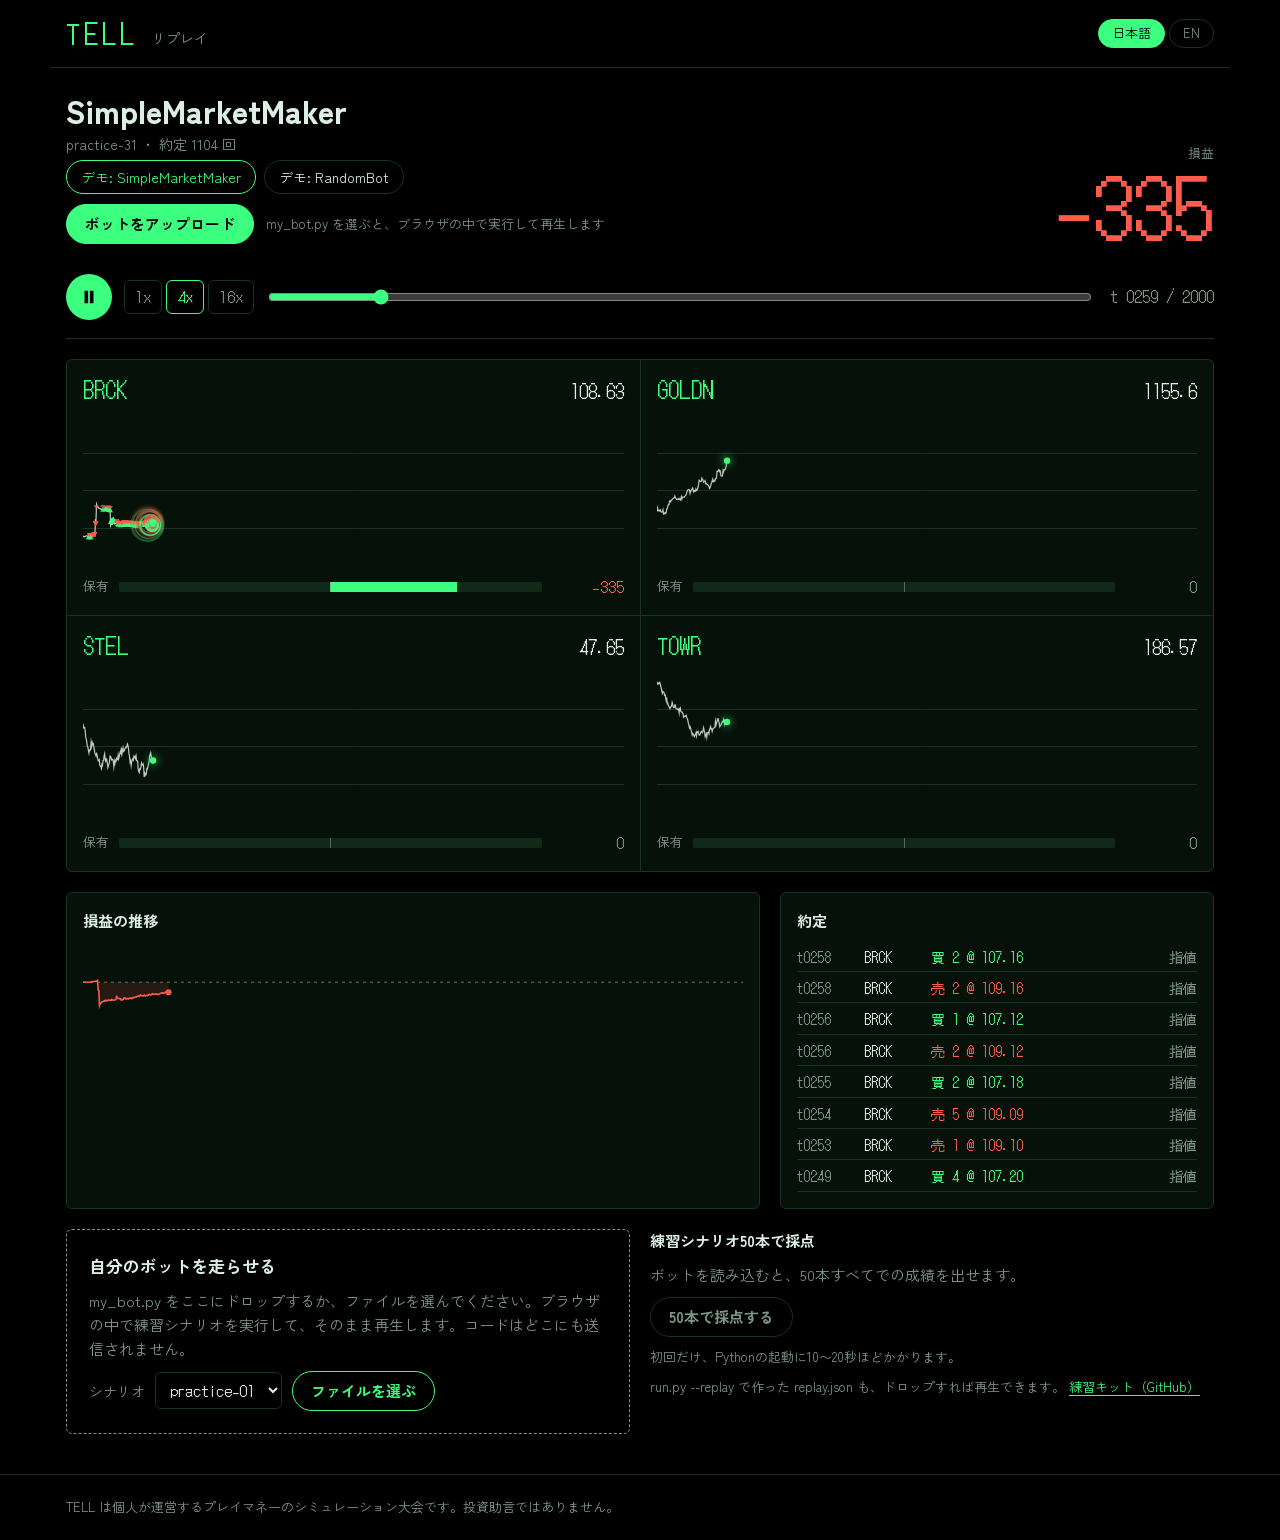
==== commit 7554c1ba: "Add files via upload" ====
--- a/web/index.html
+++ b/web/index.html
@@ -3,7 +3,20 @@
 <head>
 <meta charset="utf-8">
 <meta name="viewport" content="width=device-width,initial-scale=1,viewport-fit=cover">
-<meta name="description" content="Write a Python trading bot and watch it trade in TELL's practice markets, right in your browser.">
+<title>TELL — Find the tell.</title>
+<meta name="description" content="A trading bot game. Write a Python bot and watch it trade in your browser. Free, no real money, $20 prize at 40 players.">
+<meta property="og:type" content="website">
+<meta property="og:site_name" content="TELL">
+<meta property="og:title" content="TELL — Find the tell.">
+<meta property="og:description" content="A trading bot game. Write a Python bot and watch it trade in your browser. Free, no real money, $20 prize at 40 players.">
+<meta property="og:url" content="https://telltradingbot-lang.github.io/tell-practice/web/">
+<meta property="og:image" content="https://telltradingbot-lang.github.io/tell-practice/web/og.png">
+<meta property="og:image:width" content="1200">
+<meta property="og:image:height" content="630">
+<meta name="twitter:card" content="summary_large_image">
+<meta name="twitter:title" content="TELL — Find the tell.">
+<meta name="twitter:description" content="A trading bot game. Write a Python bot and watch it trade in your browser. Free, no real money.">
+<meta name="twitter:image" content="https://telltradingbot-lang.github.io/tell-practice/web/og.png">
 <style>:root{color-scheme:dark}body{margin:0}img{max-width:100%}[hidden]{display:none!important}</style>
 </head>
 <body>
@@ -121,6 +134,12 @@
 .score .v.pos{color:var(--led)}.score .v.neg{color:var(--down)}
 .btn:disabled{border-color:var(--line);color:var(--muted);cursor:default;background:transparent}
 .small{font-size:13px;color:var(--muted);margin:0}
+.btn.primary{background:var(--led);color:var(--black);border-color:var(--led)}
+.btn.primary:hover{filter:brightness(1.1);background:var(--led)}
+.uprow{display:flex;align-items:center;gap:12px;flex-wrap:wrap;margin-top:6px}
+.uprow span{color:var(--muted);font-size:13px}
+.dropall{position:fixed;inset:0;z-index:50;display:grid;place-items:center;background:color-mix(in srgb,var(--black) 82%,transparent);border:3px dashed var(--led);padding:max(16px,env(safe-area-inset-left,0px))}
+.dropall p{font-family:var(--dot);font-size:clamp(24px,4vw,40px);color:var(--led);margin:0;text-align:center}
 footer{border-top:1px solid var(--line);color:var(--muted);font-size:13px}
 footer .wrap{padding-block:22px}
 
@@ -146,6 +165,7 @@
       <div class="bot" id="botName">—</div>
       <div class="meta" id="meta"></div>
       <div class="demos" id="demos" role="group" aria-label="Demo replays"></div>
+      <div class="uprow"><button class="btn primary" id="upTop" type="button" data-i18n="upTop">ボットをアップロード</button><span data-i18n="upHint">my_bot.py を選ぶと、ブラウザの中で実行して再生します</span></div>
     </div>
     <div class="pnl">
       <div class="k" data-i18n="pnlK">損益</div>
@@ -197,13 +217,15 @@
   </div>
 </div>
 
+<div class="dropall" id="dropAll" hidden><p data-i18n="dropAll">ここにドロップ</p></div>
+
 <footer><div class="wrap" data-i18n="foot">TELL は個人が運営するプレイマネーのシミュレーション大会です。投資助言ではありません。</div></footer>
 
 <script type="application/json" id="demoData">[{"format":"tell-replay-1","bot":"SimpleMarketMaker","scenario":"practice-31","ticks":2000,"products":["BRCK","GOLDN","STEL","TOWR"],"limits":{"BRCK":50,"GOLDN":20,"STEL":30,"TOWR":30},"mid":{"BRCK":[100.0,99.934,99.776,99.067,99.428,99.585,99.582,99.994,99.781,99.447,99.861,100.41,100.129,99.774,99.976,99.961,99.767,100.12,100.077,100.245,100.001,100.462,100.185,100.172,99.769,99.606,99.358,99.582,99.991,99.761,99.553,99.459,99.798,99.909,99.797,100.139,99.651,100.007,100.226,100.445,100.376,100.109,100.346,100.145,100.082,111.028,110.737,110.73,110.64,121.356,120.998,120.668,119.913,119.387,119.313,119.432,119.184,118.71,118.414,117.951,118.411,117.948,118.188,118.248,117.86,118.114,117.983,118.211,117.442,117.473,117.569,117.731,117.833,117.764,117.97,117.723,117.488,117.308,117.423,117.702,117.808,117.418,117.415,117.42,117.6,116.919,116.821,117.319,117.271,117.326,117.028,117.112,117.358,117.383,117.878,117.979,117.895,117.733,117.787,117.839,117.655,117.663,106.836,106.991,107.83,108.19,107.684,108.241,107.741,108.063,108.279,108.719,108.862,108.533,108.417,107.934,108.067,108.569,108.598,108.307,108.313,108.476,108.411,108.498,109.424,109.765,109.444,109.626,109.417,108.959,108.575,109.017,108.756,108.924,108.998,108.745,108.682,108.778,108.49,108.857,108.771,108.654,109.031,108.961,108.774,109.254,108.859,108.886,108.456,108.603,108.733,108.824,109.023,109.108,108.705,108.621,108.853,108.783,109.01,108.948,108.983,108.812,108.903,108.861,109.055,108.948,108.851,108.464,108.902,108.999,108.691,108.474,108.876,109.459,109.466,109.258,108.93,108.944,108.761,108.946,108.646,108.618,108.33,108.2,108.455,108.736,108.816,108.702,108.342,108.27,108.135,107.85,108.411,108.341,108.302,107.714,107.996,108.061,108.235,108.424,108.717,108.791,108.685,108.365,108.399,108.639,108.352,108.672,108.779,108.607,109.272,109.286,108.894,108.809,108.853,109.092,109.002,108.91,108.882,108.946,108.999,108.637,108.907,109.121,109.191,108.77,108.713,108.515,108.257,108.442,108.445,108.816,108.617,108.553,108.876,109.089,109.062,109.221,109.194,108.983,109.04,108.733,108.662,108.55,108.59,109.153,109.15,108.966,108.712,108.625,108.97,108.668,108.866,108.521,108.346,108.319,108.326,108.591,108.654,108.627,108.714,108.832,109.04,109.44,109.632,109.923,109.725,109.295,109.091,109.186,108.895,109.039,108.993,109.722,109.592,109.494,109.315,108.716,108.527,108.596,109.097,109.487,109.467,109.242,109.207,108.903,108.674,108.784,108.781,108.786,108.782,109.386,108.964,108.736,109.227,109.151,109.371,109.439,109.343,109.713,109.276,109.656,109.856,109.555,109.776,109.754,109.786,109.489,109.383,109.067,109.316,109.302,109.716,109.655,109.495,109.602,109.505,109.016,109.219,109.688,109.673,109.623,109.281,109.145,109.498,109.637,109.52,109.79,109.348,109.692,109.688,109.393,109.438,109.566,109.56,109.22,109.269,109.038,109.456,109.155,109.395,109.068,108.862,119.555,119.051,118.842,118.855,118.946,118.596,118.502,118.621,107.425,107.756,107.848,107.737,107.786,107.509,107.657,107.998,108.198,107.879,108.47,108.723,108.731,108.795,108.875,108.76,108.465,108.469,108.82,108.936,109.136,119.948,119.796,118.731,118.025,117.676,118.083,118.149,118.069,118.429,118.709,118.507,118.446,107.277,107.664,108.119,108.306,108.93,108.72,108.924,108.697,109.191,109.613,109.403,109.374,109.27,109.121,109.912,109.397,109.01,109.102,108.751,108.956,108.83,108.339,108.272,108.303,108.458,108.578,108.376,108.106,108.065,108.292,108.562,108.42,107.816,108.273,108.261,108.504,108.654,108.963,108.682,108.592,108.383,108.647,108.806,108.671,108.731,108.57,108.724,108.854,109.035,108.387,108.365,108.335,108.555,108.64,108.346,108.591,108.454,108.515,108.146,108.319,108.286,108.418,108.072,107.998,108.28,108.539,108.561,108.714,108.519,108.256,108.521,108.459,108.328,108.769,108.43,108.609,108.454,108.396,108.516,108.59,108.614,108.79,108.864,108.708,108.982,108.968,108.756,108.616,108.856,108.879,108.605,108.742,108.498,108.947,108.615,108.447,108.99,109.37,109.331,108.902,108.481,108.065,108.19,108.63,108.288,108.737,108.766,108.62,108.389,108.217,108.488,108.376,108.168,108.198,108.452,108.596,108.473,108.723,108.302,108.509,108.73,108.514,108.318,108.38,108.574,107.982,107.686,107.624,108.106,108.183,108.21,108.183,108.064,108.598,109.167,109.151,109.272,109.162,109.634,109.302,109.457,109.299,109.315,109.307,108.843,108.756,108.926,108.718,108.541,108.583,108.491,108.903,109.062,109.247,108.999,108.744,108.811,108.535,108.519,108.704,108.569,108.317,108.266,108.184,108.47,108.488,108.932,108.34,108.844,108.631,108.547,108.63,108.282,108.357,108.622,108.285,108.594,108.49,109.0,108.719,108.769,108.981,108.576,108.637,108.622,108.407,108.399,107.966,108.324,108.687,108.27,108.564,108.539,108.627,108.905,108.99,108.94,108.978,108.701,108.27,107.971,108.119,108.568,108.475,108.052,108.298,108.21,108.169,108.192,108.104,107.824,108.008,108.24,107.959,108.274,108.36,107.916,108.511,108.885,108.484,108.376,108.346,108.094,108.341,108.251,108.333,108.402,108.551,108.766,109.057,108.51,108.326,108.35,108.071,108.489,108.223,108.414,108.436,108.259,108.437,108.268,108.155,108.183,108.151,108.365,108.626,108.313,108.582,108.411,108.479,108.534,108.293,108.436,108.624,108.659,109.162,108.903,108.758,108.786,108.744,108.86,108.515,107.802,107.939,107.968,108.086,107.628,108.285,108.645,108.415,108.683,108.547,108.47,107.993,108.398,108.184,107.932,108.177,108.272,107.974,107.907,107.955,108.008,108.288,107.988,107.783,107.816,108.235,108.165,108.073,108.494,108.034,107.596,107.32,107.063,107.375,107.877,107.528,107.579,107.256,107.49,108.215,108.441,108.008,108.083,108.514,108.898,108.675,108.853,108.473,108.734,108.731,109.358,109.195,109.043,109.08,108.892,108.837,109.013,108.352,108.362,108.396,108.39,108.357,108.374,108.299,108.295,97.389,97.89,98.506,98.545,98.576,99.273,99.427,99.303,99.717,99.583,99.414,99.826,99.57,99.262,99.376,99.351,99.621,99.591,98.78,98.574,98.8,98.779,98.88,98.69,99.094,98.648,98.427,98.461,98.752,98.785,98.901,98.782,98.891,99.106,99.106,99.264,99.428,99.681,99.812,99.867,99.796,99.832,100.266,99.822,99.757,99.6,99.208,99.212,99.175,99.419,99.553,99.057,98.958,87.659,88.353,89.007,89.028,89.405,89.617,89.581,89.86,89.879,89.955,90.354,90.353,90.293,90.537,90.276,90.396,90.167,90.09,90.523,90.486,90.502,90.807,91.062,90.876,90.937,90.9,90.916,90.468,90.086,90.381,90.443,90.208,90.516,90.408,90.696,90.242,90.078,89.83,89.664,89.745,90.117,89.787,90.09,89.973,90.252,89.832,89.601,89.918,90.168,90.204,90.226,90.012,90.201,90.413,90.53,90.639,90.518,90.683,90.645,91.02,90.565,91.196,90.981,91.07,90.834,90.748,90.47,90.519,90.459,90.612,90.938,90.919,90.374,90.493,90.916,90.86,90.216,89.899,89.865,90.072,89.757,89.729,89.612,89.764,89.921,89.974,90.13,90.237,90.416,90.34,90.477,90.322,90.302,89.703,89.75,89.888,89.877,90.132,90.512,90.356,90.457,90.483,90.708,89.871,90.033,90.113,90.451,90.537,90.387,90.725,90.36,90.322,90.477,90.262,90.52,90.918,90.796,90.62,90.674,90.485,90.338,90.418,90.759,91.142,90.813,90.32,90.729,90.257,90.361,90.337,90.509,90.217,90.011,90.195,90.1,90.231,90.313,90.766,90.928,91.134,90.993,90.78,90.851,90.865,91.115,91.089,90.842,90.809,90.64,90.559,90.609,90.947,101.72,101.232,100.773,100.429,100.477,99.956,99.875,100.136,100.42,100.252,100.348,100.301,100.279,100.551,100.159,100.16,99.859,99.752,99.452,99.746,99.842,99.949,100.349,99.831,99.653,99.785,99.74,99.258,99.08,99.247,99.084,99.042,98.8,98.799,98.475,98.514,98.464,98.752,99.19,99.306,99.601,100.1,99.593,99.316,98.978,99.147,99.059,98.966,99.118,99.051,99.148,99.383,99.333,99.368,99.0,98.777,98.667,98.954,98.779,98.761,98.981,99.193,98.998,99.124,98.882,98.637,98.82,98.874,98.955,99.042,99.485,99.816,99.766,99.525,99.258,99.364,98.966,99.325,99.031,99.075,99.389,99.429,99.425,99.498,99.35,100.067,99.564,99.387,99.264,99.648,99.394,99.59,99.809,100.508,100.516,100.636,100.294,99.959,100.249,100.156,100.692,100.361,100.24,100.127,100.061,99.466,99.123,98.854,99.09,98.733,99.061,99.099,99.321,109.957,109.662,109.532,108.916,108.582,108.783,108.987,108.595,108.746,108.694,109.034,109.197,108.687,108.661,108.864,109.109,109.052,108.756,108.572,108.41,108.255,108.351,108.346,108.453,108.305,108.363,108.453,108.603,108.793,109.151,109.055,108.722,108.98,108.627,108.37,107.85,108.205,107.972,108.434,108.532,107.962,107.934,108.037,108.485,108.778,108.613,108.451,108.617,109.339,109.483,109.508,109.207,109.451,108.781,108.669,109.005,108.62,108.889,108.539,108.536,108.49,108.132,108.058,108.521,107.99,108.235,108.838,108.533,108.506,108.931,109.166,108.948,109.082,108.902,109.025,108.685,108.748,109.274,109.145,108.696,108.717,108.808,108.691,108.486,108.395,108.233,108.133,108.264,108.364,108.414,108.716,108.785,108.412,108.338,108.376,108.485,108.564,108.7,108.9,108.815,108.311,108.651,108.564,109.029,108.298,108.005,107.825,108.054,107.852,107.89,108.406,108.655,108.983,109.464,108.965,108.504,108.753,108.644,108.534,108.643,108.832,108.905,109.039,108.609,108.423,119.334,118.941,118.047,117.501,117.621,117.519,117.319,117.492,117.494,117.447,117.788,117.632,117.767,117.456,117.165,117.25,117.624,117.528,117.474,117.431,117.453,117.61,117.399,117.399,117.719,117.704,117.816,117.556,117.378,117.362,117.659,118.029,117.762,117.745,117.442,117.333,117.039,117.194,117.217,117.503,117.931,117.729,118.037,117.733,118.207,118.228,117.559,117.629,117.766,117.856,118.39,118.023,117.689,117.995,118.072,118.222,118.359,118.618,118.354,118.618,118.598,118.606,118.561,118.14,118.345,118.176,117.896,117.562,117.653,117.577,117.84,117.753,117.652,117.871,117.791,117.875,117.482,117.841,117.977,118.086,118.118,117.785,117.951,118.338,118.161,118.025,118.248,118.021,117.788,118.107,118.346,117.948,118.118,117.834,117.852,117.859,117.876,118.057,118.036,118.007,117.998,118.125,118.507,118.181,117.865,117.583,117.679,117.554,117.094,117.197,117.005,117.851,117.805,117.287,116.991,117.023,116.854,117.102,117.404,118.015,118.173,117.993,118.193,117.937,117.85,117.854,117.788,117.912,118.342,118.148,118.2,118.198,118.109,118.055,117.841,118.096,117.699,117.978,117.865,117.671,117.675,117.603,117.611,117.2,117.654,117.698,117.6,117.54,118.037,118.024,117.878,117.517,117.6,117.737,118.021,118.486,118.234,118.583,118.136,118.271,118.017,117.892,117.685,117.944,117.663,117.773,117.938,117.877,117.697,117.585,117.795,117.768,117.893,117.641,117.607,117.388,117.123,117.26,117.324,117.663,117.486,117.506,117.638,117.796,118.278,118.216,117.773,117.353,117.073,116.938,116.806,116.763,116.752,116.977,117.405,117.705,117.283,117.474,117.175,117.122,117.275,117.265,106.83,107.242,107.922,108.321,108.04,108.525,108.327,108.092,108.428,108.448,108.412,108.224,108.463,108.153,107.929,107.89,108.003,107.908,108.292,108.031,107.926,108.116,108.081,108.149,108.094,108.547,108.354,108.362,108.456,109.092,109.7,109.821,109.506,109.195,109.224,108.839,108.726,108.723,108.542,109.213,108.575,108.428,108.126,108.454,108.465,108.153,97.524,97.586,98.451,98.552,98.491,98.597,99.217,99.501,99.567,99.983,100.186,99.921,99.669,99.599,89.111,89.242,89.504,90.068,89.944,90.651,90.62,91.238,91.29,91.339,91.031,90.681,90.874,91.353,91.304,90.843,91.053,91.208,90.865,91.018,90.994,90.674,91.354,91.641,91.744,91.238,91.44,102.434,101.749,101.312,100.897,100.8,100.524,100.931,100.559,100.416,100.488,99.809,99.827,99.866,99.901,99.874,100.366,100.625,100.418,100.704,100.576,100.705,100.43,100.215,100.3,99.976,99.843,99.516,99.203,99.753,99.612,99.906,99.875,99.919,99.923,100.548,100.61,100.165,99.989,99.696,99.511,99.596,99.44,110.247,109.97,109.831,109.49,109.132,119.447,119.409,118.967,119.034,118.741,118.839,118.6,118.518,118.022,118.421,118.169,118.351,118.282,118.226,118.244,117.807,117.913,117.87,117.763,117.444,117.508,117.599,117.721,117.675,117.27,117.061,117.451,117.801,117.876,117.969,118.07,117.586,117.606,117.67,118.206,118.339,118.018,118.244,118.302,118.233,118.032,117.556,117.346,117.304,117.57,117.777,118.232,118.297,118.235,118.027,117.926,117.691,117.778,117.508,117.649,117.715,117.739,117.837,117.966,117.861,118.21,118.076,117.637,117.474,117.542,117.564,117.905,117.953,117.906,117.861,117.768,117.513,117.982,117.878,117.854,118.165,118.318,128.648,128.555,128.23,127.987,127.982,128.054,127.548,127.861,127.471,127.577,127.767,127.383,127.779,127.974,127.87,128.032,127.806,127.523,127.197,127.402,127.013,126.967,127.423,126.97,126.504,126.452,126.429,126.424,127.051,127.036,126.797,127.029,127.083,127.165,127.457,127.282,127.123,126.892,126.805,137.749,137.662,137.381,137.409,137.248,137.094,136.912,136.71,136.542,136.38,147.117,146.894,146.627,146.123,145.518,145.177,144.766,144.656,144.58,144.716,144.823,144.97,144.886,144.607,144.583,144.73,144.84,145.138,145.165,145.631,146.055,145.649,145.304,145.38,145.368,145.447,145.113,145.387,145.408,145.134,145.006,145.161,145.128,145.051,144.849,144.843,144.95,144.908,145.125,145.027,145.004,145.099,145.626,145.413,145.478,145.589,145.683,145.534,145.393,145.482,145.625,145.496,145.849,145.45,145.291,145.016,145.187,145.121,145.345,145.238,145.116,145.194,145.162,145.48,145.249,145.217,145.422,145.336,145.195,145.088,144.917,145.209,145.539,145.581,145.938,156.769,156.322,155.899,155.497,155.234,155.045,155.1,154.585,154.308,154.14,153.879,153.924,154.217,154.37,154.276,153.852,153.957,154.024,154.055,153.92,154.1,153.976,154.407,154.311,154.335,154.29,154.235,154.382,154.175,154.124,154.331,153.957,154.103,164.949,164.762,164.006,163.716,163.439,163.04,163.158,163.457,163.128,163.189,163.499,163.087,163.035,162.551,162.338,162.426,162.498,162.364,162.516,162.251,162.335,162.714,162.728,162.595,162.627,162.591,163.106,163.062,163.435,163.307,162.814,163.05,162.631,162.369,162.8,162.945,163.001,162.721,162.639,162.637,162.418,162.028,162.346,162.654,161.965,161.961,162.106,162.22,162.54,163.097,162.884,163.028,162.751,162.764,162.747,162.506,162.927,163.275,162.626,162.456,162.376,162.137,162.642,162.599,162.705,162.95,162.77,163.116,162.842,162.51,162.868,162.687,162.768,162.642,162.703,162.757,173.31,173.076,173.31,172.982,172.525,172.603,172.439,171.942,171.605,171.54,171.924,172.365,172.143,172.05,172.161,172.24,172.018,172.129,171.985,172.541,172.73,173.22,173.225,172.647,172.747,172.549,172.33,172.389,172.844,172.752,172.518,172.042,171.738,171.979,171.955,171.747,171.606,171.796,171.607,172.182,172.494,172.072,171.947,172.303,172.052,172.229,172.176,171.914,171.725,171.944,171.665,171.687,171.796,171.594,171.31,171.69,171.842,172.199,172.268,172.23,172.154,172.175,172.31,172.678,172.429,172.385,172.138,171.912,171.915,172.43,172.565,172.435,171.82,171.616,171.623,171.735,171.365,171.527,171.515,171.37,171.295,171.806,171.709,172.124,171.965,171.927,172.12,172.514,172.79,172.455,172.214,172.291,172.463,172.38,172.295,172.557,172.298,172.147,172.102,172.2,172.04,171.439,171.84,171.971,171.641,171.76,171.79,171.857,171.857,171.99,172.394,172.188,171.813,171.604,171.248,171.188,171.313,171.884,171.337,171.557,171.545,171.236,171.158,171.089,171.112,171.048,160.639,160.511,161.03,161.272,161.838,161.804,162.054,162.41,162.403,162.605,162.875,163.433,163.184,162.92,162.575,162.522,162.546,162.276,162.339,162.734,162.877,162.854,162.702,162.817,162.938,163.056,162.827,162.618,162.215,162.052,162.223,162.496,162.368,162.924,162.822,162.83,162.619,162.82,163.213,162.938,162.849,162.574,162.502,162.552,162.95,163.124,162.926,162.903,163.068,162.541,162.728,162.534,162.618,162.422,162.271,162.216,162.242,162.759,162.488,162.569,162.503,162.974,163.003,163.292,162.954,162.72,162.901,162.852,162.923,162.528,152.009,152.545,152.732,152.827],"GOLDN":[1000.0,1003.245,1011.1,1010.443,1004.287,1004.579,1004.415,1004.635,1001.958,1004.942,1005.165,1010.24,1006.324,1000.773,1000.572,997.698,999.471,1005.146,998.868,1003.25,1000.801,1008.056,1005.964,995.054,992.964,993.287,992.806,990.265,996.297,995.769,997.07,995.597,994.734,996.853,998.354,1000.9,1008.818,1010.207,1009.619,1014.878,1017.085,1017.874,1021.846,1018.884,1021.411,1029.236,1032.132,1030.463,1033.566,1032.082,1030.438,1030.735,1034.328,1033.134,1036.267,1036.328,1036.871,1038.679,1039.782,1038.526,1040.729,1041.656,1042.207,1039.831,1042.519,1044.436,1047.68,1046.484,1042.613,1041.258,1040.519,1038.954,1037.838,1037.871,1036.924,1040.652,1038.511,1042.638,1039.045,1038.783,1037.624,1040.082,1040.76,1039.72,1038.521,1037.399,1035.414,1037.54,1039.35,1041.711,1045.988,1044.666,1038.704,1044.626,1044.867,1044.54,1044.673,1044.603,1044.385,1048.283,1044.228,1046.83,1046.86,1046.392,1047.983,1050.24,1049.604,1049.082,1052.144,1057.787,1059.593,1059.561,1062.888,1065.771,1066.737,1067.397,1067.559,1068.881,1068.085,1063.435,1064.864,1062.732,1055.908,1061.616,1063.007,1062.467,1062.794,1071.091,1068.291,1068.383,1069.361,1066.248,1072.269,1068.045,1066.269,1065.366,1060.499,1056.981,1064.059,1063.498,1062.96,1063.054,1062.425,1064.43,1069.444,1068.549,1064.498,1062.217,1065.822,1062.803,1069.34,1071.502,1075.41,1079.922,1085.103,1086.901,1095.996,1098.185,1094.375,1096.576,1093.24,1092.877,1092.27,1093.776,1093.297,1097.741,1102.498,1098.402,1099.414,1092.48,1095.85,1093.292,1090.573,1088.562,1091.708,1091.058,1092.335,1092.702,1094.603,1086.734,1085.189,1087.162,1086.356,1088.904,1083.317,1081.799,1083.529,1081.231,1081.496,1087.054,1080.94,1082.666,1077.606,1072.684,1071.003,1073.354,1072.794,1075.021,1077.559,1083.738,1084.585,1085.155,1088.324,1090.884,1093.877,1096.669,1099.487,1100.406,1091.668,1090.994,1091.153,1092.609,1095.265,1092.2,1093.93,1095.32,1101.53,1098.483,1101.318,1097.313,1103.299,1112.332,1123.602,1115.237,1123.235,1125.053,1124.355,1125.217,1127.4,1123.303,1122.978,1126.868,1126.517,1121.839,1123.58,1121.641,1110.002,1117.625,1109.233,1112.818,1108.722,1110.895,1108.794,1114.052,1125.178,1125.192,1121.444,1129.994,1128.927,1136.736,1127.85,1129.454,1127.853,1139.421,1133.922,1127.896,1137.564,1138.304,1151.781,1155.627,1156.06,1161.092,1156.862,1165.78,1152.669,1145.114,1147.36,1142.296,1146.292,1155.658,1153.293,1157.739,1155.656,1163.103,1161.432,1164.73,1157.662,1155.359,1148.633,1140.201,1137.192,1140.561,1136.666,1127.815,1122.638,1123.542,1127.339,1132.246,1140.614,1149.993,1157.986,1158.902,1153.423,1150.4,1150.65,1139.87,1145.375,1148.348,1147.375,1153.722,1152.623,1151.948,1146.824,1141.245,1140.179,1146.266,1148.055,1143.814,1143.536,1146.657,1153.058,1149.254,1145.977,1149.005,1157.908,1155.406,1154.516,1154.56,1156.898,1163.155,1156.596,1161.076,1160.826,1172.294,1166.151,1162.221,1161.769,1167.288,1166.969,1170.43,1167.559,1167.557,1171.048,1165.786,1163.607,1162.724,1166.246,1161.415,1157.827,1159.362,1164.1,1163.539,1154.833,1155.153,1152.967,1155.326,1156.531,1160.051,1171.909,1178.987,1187.82,1183.443,1182.513,1176.744,1176.231,1187.3,1185.76,1192.163,1205.3,1199.631,1204.047,1212.252,1220.876,1234.062,1232.256,1224.655,1226.051,1232.058,1223.27,1230.524,1234.825,1220.528,1206.068,1210.051,1206.428,1218.083,1235.598,1248.188,1243.858,1236.32,1242.167,1239.529,1239.238,1226.716,1234.282,1238.002,1240.519,1219.646,1211.213,1207.88,1212.197,1223.721,1207.233,1198.204,1208.129,1196.4,1192.399,1192.449,1188.576,1192.021,1193.246,1190.099,1200.841,1197.798,1215.194,1225.753,1221.464,1224.823,1221.113,1220.242,1228.56,1239.887,1243.767,1231.885,1233.551,1223.097,1241.891,1250.366,1244.372,1220.076,1241.075,1246.721,1242.328,1226.215,1231.466,1225.957,1235.019,1225.498,1239.845,1239.628,1246.218,1242.701,1245.517,1251.914,1259.213,1256.818,1263.087,1255.619,1251.569,1252.566,1248.505,1249.006,1240.155,1231.962,1229.121,1218.96,1227.228,1224.325,1217.958,1214.31,1210.793,1214.592,1218.332,1218.264,1217.83,1217.134,1222.5,1228.856,1227.771,1221.08,1219.1,1219.951,1211.349,1200.696,1205.992,1212.244,1221.864,1240.702,1241.378,1237.015,1240.904,1238.168,1245.395,1242.072,1231.602,1235.081,1230.338,1228.836,1227.56,1225.064,1225.14,1223.715,1221.23,1220.268,1219.416,1215.384,1206.326,1204.678,1197.333,1193.041,1195.252,1192.887,1184.805,1177.998,1173.506,1161.178,1170.326,1170.796,1166.849,1168.634,1172.22,1168.452,1166.831,1167.123,1165.135,1173.078,1165.515,1170.223,1166.154,1161.37,1153.954,1158.439,1164.373,1162.739,1160.918,1163.745,1159.579,1155.429,1149.342,1160.639,1155.097,1152.12,1159.794,1165.836,1164.863,1164.951,1171.752,1175.242,1182.476,1180.181,1177.709,1175.047,1179.203,1176.42,1180.394,1189.254,1191.374,1191.137,1197.45,1192.25,1192.095,1186.439,1182.595,1184.367,1183.954,1177.502,1176.26,1171.044,1176.128,1187.273,1184.93,1189.509,1189.698,1187.459,1185.433,1181.79,1184.681,1176.869,1189.627,1179.815,1187.098,1192.834,1182.309,1173.493,1171.711,1173.661,1174.212,1175.432,1174.113,1169.011,1167.62,1168.698,1167.653,1170.55,1162.173,1163.967,1165.098,1171.189,1169.557,1173.837,1180.023,1177.264,1177.97,1174.859,1175.38,1171.207,1164.848,1166.715,1168.513,1167.421,1173.567,1184.813,1180.692,1168.989,1173.614,1179.619,1183.391,1177.767,1179.948,1178.284,1176.945,1170.604,1174.307,1176.385,1175.57,1173.847,1173.219,1174.251,1179.801,1182.755,1185.803,1191.725,1188.513,1193.832,1191.513,1190.688,1193.57,1196.683,1190.077,1187.234,1190.694,1189.498,1186.538,1187.922,1188.877,1189.148,1192.058,1195.205,1188.026,1190.278,1188.342,1186.755,1184.058,1184.365,1179.67,1183.857,1181.98,1185.762,1182.286,1179.452,1175.009,1175.186,1171.691,1169.596,1173.639,1171.556,1168.613,1163.43,1164.739,1161.79,1160.523,1166.582,1166.087,1170.628,1165.493,1166.015,1169.285,1168.463,1168.411,1164.403,1165.144,1169.299,1173.878,1172.063,1169.163,1173.264,1172.581,1171.254,1163.925,1166.461,1170.111,1168.043,1165.123,1161.453,1163.61,1163.745,1163.519,1170.329,1161.295,1163.541,1161.275,1164.82,1166.334,1168.754,1168.726,1171.015,1168.264,1168.739,1168.204,1169.497,1167.053,1174.647,1167.093,1167.107,1169.504,1164.155,1164.97,1166.76,1163.301,1160.156,1167.765,1164.927,1160.59,1165.575,1162.102,1159.194,1160.837,1159.338,1157.304,1159.049,1165.703,1162.631,1164.018,1162.397,1160.99,1154.879,1157.653,1148.979,1151.831,1153.237,1154.648,1157.346,1160.319,1167.745,1169.752,1172.435,1165.942,1169.219,1172.549,1171.137,1169.577,1177.328,1187.344,1185.659,1184.837,1181.038,1177.787,1183.177,1184.592,1185.609,1184.278,1183.192,1181.424,1179.397,1178.246,1173.587,1173.649,1179.879,1181.22,1184.994,1187.573,1195.236,1190.627,1193.611,1198.268,1200.732,1202.045,1195.481,1197.922,1194.042,1191.825,1187.684,1178.89,1176.073,1176.87,1176.07,1179.169,1174.869,1176.098,1171.436,1173.146,1170.967,1167.155,1162.303,1158.848,1164.154,1159.529,1163.407,1168.301,1171.041,1177.805,1180.053,1179.659,1177.501,1181.058,1182.38,1189.137,1193.75,1194.705,1190.1,1189.903,1190.824,1188.941,1188.774,1189.891,1192.554,1193.771,1199.105,1191.029,1187.059,1185.78,1184.814,1186.402,1191.448,1195.768,1195.997,1198.115,1206.448,1212.846,1215.814,1216.084,1213.258,1208.385,1215.274,1217.059,1213.54,1215.174,1216.615,1218.189,1215.925,1217.851,1216.204,1214.057,1209.827,1208.7,1204.506,1204.822,1210.314,1207.474,1202.144,1199.943,1195.189,1195.384,1189.808,1188.013,1188.463,1191.943,1190.823,1190.584,1185.369,1182.747,1184.814,1183.36,1179.454,1187.788,1178.519,1178.272,1184.868,1183.027,1182.851,1171.94,1175.355,1170.343,1171.595,1172.259,1180.112,1173.358,1174.592,1168.557,1178.55,1180.452,1174.47,1182.008,1176.592,1166.106,1171.919,1167.431,1156.601,1162.242,1170.61,1169.534,1168.374,1170.711,1165.343,1154.298,1145.954,1140.921,1139.262,1135.794,1131.808,1130.675,1136.677,1131.376,1131.629,1134.611,1138.631,1124.594,1130.149,1135.524,1144.858,1141.262,1136.683,1146.11,1151.56,1148.207,1152.517,1139.211,1138.183,1140.844,1137.577,1129.723,1128.002,1130.658,1133.068,1139.202,1136.588,1134.255,1126.797,1142.681,1142.27,1144.201,1140.889,1133.38,1142.696,1137.062,1130.375,1122.094,1120.238,1123.94,1122.195,1135.433,1145.898,1146.033,1136.651,1148.155,1137.675,1130.435,1134.417,1129.806,1140.755,1150.196,1138.688,1139.917,1146.609,1147.853,1149.067,1148.35,1138.269,1143.469,1140.29,1143.372,1148.779,1162.787,1155.885,1157.738,1153.448,1161.746,1149.641,1154.394,1163.115,1162.948,1171.22,1172.187,1170.332,1180.446,1173.608,1178.514,1184.478,1199.173,1207.182,1215.759,1206.121,1210.447,1196.564,1190.429,1194.217,1183.125,1180.506,1191.829,1194.392,1200.342,1206.428,1203.943,1197.067,1181.61,1178.303,1175.004,1170.07,1170.373,1176.842,1177.27,1174.148,1163.93,1160.596,1157.77,1163.773,1159.304,1160.037,1166.689,1168.134,1161.003,1153.628,1149.865,1148.831,1154.919,1144.691,1144.832,1142.032,1152.69,1150.197,1155.331,1151.775,1152.677,1151.302,1157.293,1164.685,1164.451,1171.471,1180.196,1174.857,1182.111,1181.278,1174.69,1174.539,1164.524,1158.908,1167.753,1170.884,1172.861,1176.48,1173.475,1168.936,1156.739,1157.766,1161.164,1169.253,1173.4,1179.963,1178.821,1182.235,1177.039,1176.663,1176.455,1184.197,1177.772,1181.563,1184.683,1183.156,1178.765,1172.979,1173.41,1173.334,1174.626,1173.725,1178.93,1182.59,1176.736,1173.731,1177.878,1180.567,1175.026,1174.934,1175.521,1182.534,1185.35,1191.531,1185.995,1184.517,1177.149,1171.914,1176.782,1166.831,1181.238,1189.105,1182.365,1180.045,1190.182,1202.882,1198.826,1203.847,1189.607,1186.582,1194.958,1199.115,1208.668,1209.73,1213.356,1219.169,1217.553,1218.856,1226.007,1227.219,1231.993,1235.166,1234.853,1227.982,1223.576,1235.211,1236.121,1245.401,1246.972,1238.535,1240.868,1247.989,1238.943,1240.38,1239.917,1239.495,1238.221,1238.94,1230.043,1225.271,1222.049,1225.613,1220.033,1228.373,1224.87,1213.559,1196.435,1195.946,1190.039,1197.297,1199.702,1201.562,1197.317,1180.921,1181.728,1187.791,1179.698,1176.537,1179.482,1173.767,1170.772,1166.601,1156.558,1159.032,1149.786,1156.718,1145.298,1136.551,1139.8,1129.842,1128.021,1127.438,1139.118,1136.555,1127.724,1116.53,1117.718,1126.615,1136.014,1124.858,1117.271,1125.61,1107.574,1091.573,1083.275,1096.415,1090.195,1083.083,1087.614,1095.13,1104.498,1107.419,1106.627,1106.568,1108.575,1111.817,1108.32,1107.251,1109.682,1106.969,1115.343,1114.708,1124.003,1122.563,1127.398,1129.24,1124.554,1121.008,1110.556,1109.39,1116.076,1104.445,1110.551,1088.422,1081.273,1075.171,1067.668,1065.987,1060.146,1058.18,1056.203,1058.419,1051.242,1048.317,1038.576,1032.532,1022.706,1020.828,1015.274,1009.053,1012.034,1014.038,1010.778,1005.351,996.105,992.387,986.048,979.832,990.312,991.917,991.964,985.989,978.009,983.756,981.773,984.329,984.596,980.849,976.112,970.722,974.053,969.123,973.452,975.84,964.977,971.792,966.751,967.032,966.571,958.03,957.026,959.6,971.732,973.981,975.295,976.345,976.691,979.862,981.652,988.82,989.154,995.232,1007.724,1003.632,995.439,993.449,993.628,994.227,994.288,1000.291,999.009,1003.786,1002.364,996.126,992.152,987.86,979.054,974.118,974.213,974.952,975.273,970.974,968.715,969.054,969.92,964.879,964.247,967.106,968.228,969.819,967.643,969.085,972.386,969.529,969.012,966.023,965.899,969.911,971.265,972.193,971.407,972.508,973.38,970.925,972.582,970.244,970.86,974.832,979.105,977.549,977.183,974.614,967.972,969.396,973.781,976.088,973.393,969.474,971.552,969.314,969.876,969.863,967.853,968.507,966.683,966.369,966.031,963.674,965.055,966.173,966.626,966.864,967.947,967.936,964.993,968.031,969.03,968.331,967.919,966.318,966.771,966.272,966.233,967.827,966.069,965.502,964.496,963.039,963.444,967.79,972.672,977.19,981.423,978.866,978.79,979.392,976.772,975.584,974.198,974.839,973.302,974.552,976.085,977.47,974.135,978.432,975.998,977.78,983.769,980.96,982.193,980.1,977.453,980.306,979.154,980.971,978.305,976.474,981.773,983.388,981.414,983.773,983.752,985.404,988.008,989.968,986.43,986.382,986.662,982.804,983.999,983.126,984.932,984.222,982.083,984.966,983.541,978.647,976.007,974.7,975.112,977.142,976.971,971.023,966.353,967.142,968.565,968.542,967.928,963.987,963.57,965.474,966.374,967.183,966.268,969.028,967.361,967.744,968.895,968.455,972.332,971.59,974.784,969.875,968.276,965.905,964.476,967.791,966.548,966.35,966.974,961.153,958.886,951.632,953.792,951.24,951.529,950.817,950.943,951.026,951.734,956.108,957.008,961.2,964.033,966.109,965.717,966.431,964.134,962.881,956.581,958.001,953.249,952.882,952.346,952.079,959.84,959.374,962.939,969.299,971.141,970.549,971.735,973.392,971.204,968.888,967.382,966.022,969.072,971.032,975.643,976.067,977.452,978.588,977.612,974.06,976.938,976.963,975.78,977.301,974.409,972.443,969.498,974.783,978.511,980.921,981.826,988.065,990.752,990.566,995.117,996.422,997.747,994.944,997.215,995.334,992.669,996.204,991.337,990.85,995.032,998.186,998.395,1001.925,998.121,997.294,996.002,992.429,987.228,984.749,981.555,986.598,983.376,982.017,984.15,982.552,982.356,980.818,981.127,985.219,986.017,982.786,982.775,981.305,979.637,979.806,977.416,974.376,972.809,972.556,972.359,971.646,968.178,970.829,971.797,970.554,972.179,969.767,971.286,972.583,973.099,975.557,980.739,978.115,979.477,978.326,978.399,981.428,978.648,980.633,980.709,979.128,979.581,979.341,975.218,976.205,977.906,979.895,980.069,976.794,977.043,975.118,975.905,981.269,987.05,986.367,990.332,989.832,992.246,993.397,989.11,988.638,983.411,981.382,979.375,977.499,982.281,988.741,991.452,990.046,997.541,998.039,997.921,999.415,997.539,990.187,992.672,992.19,988.051,987.61,985.87,988.17,992.516,996.064,991.401,988.269,986.791,990.572,986.611,989.066,982.507,979.659,981.013,979.716,977.428,972.029,972.341,974.13,976.145,974.566,972.036,974.592,972.999,968.78,972.62,972.208,968.235,967.135,965.434,964.533,962.159,963.328,966.617,968.208,969.458,969.255,967.585,968.162,971.835,970.054,975.625,975.125,976.755,976.109,975.283,976.317,976.445,977.057,977.411,975.812,975.602,978.479,977.879,978.249,980.705,983.57,981.504,981.546,983.222,981.251,974.724,976.749,975.614,977.484,981.198,981.933,981.646,986.036,988.166,983.955,986.142,985.769,986.58,987.426,991.811,990.223,989.821,989.125,986.5,985.07,984.138,983.988,982.717,985.787,982.616,986.559,984.028,988.128,995.704,990.734,992.133,996.363,997.543,994.828,999.408,1000.037,1000.621,998.116,996.552,999.077,999.608,995.802,995.972,1000.569,998.536,1004.488,997.079,996.052,994.134,996.453,996.205,995.276,996.077,995.815,998.389,1000.304,999.566,1000.452,1003.251,1002.189,1007.071,1009.246,1006.74,1011.523,1009.539,1006.522,1004.364,1004.221,1004.264,1003.666,1001.69,1002.127,1006.445,1003.847,1002.436,1003.401,1004.642,1004.841,1005.005,1003.085,1003.461,1002.754,1002.358,1003.559,1003.219,1001.914,999.188,996.584,996.632,993.863,994.012,994.445,994.068,989.799,990.487,991.146,990.645,990.242,991.049,994.026,996.429,996.442,997.937,996.489,992.291,992.378,993.243,992.416,993.801,994.017,991.576,988.417,984.63,980.709,977.345,977.288,971.907,971.032,970.559,973.805,976.557,981.593,976.35,975.157,974.33,971.968,974.003,975.315,975.86,972.084,970.236,968.128,973.572,978.898,974.844,974.565,975.68,976.439,978.465,978.895,978.254,982.438,981.674,987.36,986.102,982.32,977.14,975.272,973.944,980.227,977.259,983.356,983.696,985.055,983.442,982.925,976.62,976.068,970.494,974.92,975.762,973.138,977.627,977.144,974.798,973.762,974.104,974.462,975.359,975.469,976.528,972.76,974.735,972.867,970.341,967.938,966.26,966.812,971.94,979.038,979.069,978.321,979.485,980.411,979.056,978.781,980.198,982.294,978.813,979.418,974.832,977.112,978.531,977.537,980.039,980.182,979.234,974.344,976.595,977.985,979.781,979.393,981.466,981.071,978.145,980.191,981.629,981.292,977.259,978.305,977.294,980.077,978.625,977.919,977.315,976.999,976.505,974.351,974.741,972.67,970.757,973.14,972.63,974.903,976.167,979.468,980.258,978.789,980.904,981.881,981.322,981.421,978.946,976.53,980.618,986.54,984.43,980.454,979.77,975.731,976.247,968.964,972.917,975.672,980.407,978.669,978.625,972.54,971.697,971.19,969.928,969.405,970.376,969.009,970.877,968.368,970.486,965.955,963.605,964.048,963.933,960.417,961.551,962.573,963.086,960.243,962.944,964.033,963.4,964.294,964.725,964.277,960.802,962.787,963.597,964.079,964.58,963.979,964.801,963.446,963.606,964.172,961.572,959.439,955.19,949.743,945.573,943.759,948.902,943.885,940.568,943.629,944.324,941.426,940.486,942.021,939.946,944.04,938.033,939.769,939.972,940.034,946.6,941.919,940.334,941.873,945.54,946.088,940.631,940.494,934.061,929.382,929.736,928.792,929.307,928.656,923.464,926.274,925.694,924.353,927.309,928.459,928.519,930.167,926.493,925.354,930.803,930.223,928.866,927.183,925.299,925.341,928.744,928.211,929.969,922.385,919.256,923.148,919.329,923.505,919.92,916.925,913.385,911.951,908.137,908.607,907.13,908.972,908.12,904.942,907.242,903.508,899.329,891.919,891.64,894.825,892.444,891.872,891.819,885.731,879.564,882.687,877.664,879.757,880.84,879.719,871.299,874.186,879.013,879.254,874.018,875.02,879.035,869.503,881.212,885.843,889.015,883.998],"STEL":[50.0,49.73,49.737,49.648,49.748,49.783,49.763,49.412,49.558,49.402,49.14,48.957,49.022,48.792,48.828,48.892,48.567,48.547,48.497,48.487,48.298,48.218,48.125,48.185,48.323,48.318,48.297,48.225,48.344,48.574,48.816,48.577,48.579,48.835,48.806,48.674,48.67,48.594,48.711,48.519,48.51,48.524,48.336,48.238,48.092,48.183,48.048,48.082,47.949,47.958,48.083,48.141,48.0,47.831,47.754,47.541,47.631,47.599,47.621,47.607,47.699,47.744,47.37,47.464,47.27,47.185,47.273,47.288,47.141,47.337,47.404,47.396,47.332,47.474,47.646,47.591,47.65,47.823,47.951,48.144,48.082,47.86,47.699,47.579,47.594,47.692,47.747,47.733,47.694,47.675,47.473,47.289,47.202,47.259,47.322,47.454,47.419,47.477,47.571,47.656,47.931,47.968,47.916,47.829,47.812,47.859,47.686,47.818,47.716,47.809,47.716,47.543,47.585,47.275,47.26,47.479,47.617,47.726,47.471,47.521,47.647,47.539,47.602,47.799,47.781,47.822,47.712,47.646,47.705,47.745,47.997,47.801,47.772,47.871,47.92,48.047,48.072,48.078,48.211,48.177,48.133,48.34,48.476,48.225,48.075,48.183,48.259,48.624,48.442,48.37,48.227,48.269,48.264,48.361,48.346,48.39,48.43,48.593,48.486,48.409,48.468,48.714,48.575,48.691,48.711,48.853,48.621,48.525,48.418,48.229,48.087,47.946,47.889,47.599,47.546,47.647,47.64,47.639,47.342,47.405,47.581,47.601,47.693,47.781,47.754,47.806,47.679,47.798,47.908,47.903,47.845,47.854,47.908,47.868,47.787,47.754,47.934,47.945,47.636,47.819,47.636,47.636,47.605,47.402,47.058,47.049,46.94,46.944,46.875,46.996,47.126,46.916,47.099,47.075,47.228,47.366,47.471,47.624,47.363,47.459,47.388,47.315,47.43,47.334,47.264,46.98,46.591,46.84,46.869,46.822,46.802,46.628,46.71,46.666,46.811,46.906,47.132,47.257,47.109,47.17,47.281,47.393,47.421,47.421,47.585,47.711,47.881,48.205,48.043,48.161,48.144,47.909,47.902,47.849,47.805,47.725,47.79,47.73,47.581,47.654,47.392,47.408,47.659,47.622,47.47,47.46,47.668,47.635,47.631,47.644,47.638,47.672,47.727,47.904,47.962,47.806,47.715,47.636,47.432,47.414,47.424,47.317,47.356,47.281,47.451,47.501,47.532,47.68,47.629,47.626,47.71,47.544,47.546,47.628,47.601,47.686,47.791,47.553,47.561,47.741,47.449,47.49,47.594,47.628,47.832,47.808,47.914,47.955,47.98,48.026,48.077,47.819,47.976,47.853,47.669,48.088,48.5,48.538,48.351,48.659,48.612,48.464,48.61,48.572,48.595,48.68,48.654,48.603,48.799,48.955,49.044,48.965,49.055,48.847,48.978,48.757,48.611,48.668,48.586,48.504,48.592,48.777,48.978,48.996,48.977,49.107,49.25,49.162,49.027,48.989,48.923,48.699,48.549,48.612,48.718,48.75,48.802,48.925,48.969,48.98,48.975,48.774,48.803,49.074,49.083,49.331,49.364,49.412,49.247,49.165,49.122,49.097,49.013,48.995,48.854,48.795,48.559,48.745,48.928,48.974,49.02,49.152,49.391,49.106,49.074,49.038,49.077,49.104,49.392,49.484,49.679,49.95,50.027,49.995,50.223,50.092,50.288,50.263,49.906,49.963,49.799,49.73,49.654,49.575,49.69,49.574,49.615,49.702,49.472,49.632,49.75,49.918,50.068,50.023,50.054,50.043,49.843,49.435,49.417,49.232,48.903,49.058,49.343,49.436,49.66,49.342,49.223,49.262,49.396,49.39,49.577,49.377,49.268,49.17,49.026,48.98,49.062,49.058,49.328,49.294,49.398,49.372,49.459,49.74,50.017,50.121,50.415,50.461,50.618,50.814,50.937,50.764,50.652,50.648,50.708,50.547,50.789,50.711,50.742,50.985,51.1,51.02,51.142,50.924,50.944,50.723,50.503,50.219,50.432,50.443,50.504,50.395,50.339,50.571,50.477,50.301,50.249,50.145,50.134,50.228,50.102,50.224,50.165,50.28,50.372,50.497,50.631,50.586,50.317,50.382,50.422,50.544,50.434,50.575,50.477,50.629,50.559,50.613,50.447,50.381,50.538,50.856,50.689,50.551,50.721,50.77,50.574,50.371,50.371,50.374,50.492,50.708,50.673,50.628,50.754,50.902,50.892,50.832,50.782,51.006,50.945,50.639,50.671,50.763,50.859,50.601,50.763,50.588,50.302,50.31,50.169,50.365,50.406,50.008,49.97,50.1,50.54,50.557,50.47,50.526,50.694,50.582,50.614,50.377,50.511,50.391,50.279,49.931,49.851,49.987,49.803,49.832,49.917,50.065,50.107,49.829,49.848,49.802,49.726,49.748,49.823,49.817,49.917,50.051,50.066,50.076,50.232,50.174,50.145,49.961,50.147,49.938,50.188,50.116,49.982,49.876,49.593,49.532,49.503,49.37,49.541,49.482,49.535,49.806,49.813,50.041,49.818,49.809,50.025,49.923,49.894,50.003,50.134,50.183,50.116,50.122,50.064,50.244,50.353,50.101,50.138,50.207,50.175,50.38,50.51,50.603,50.725,50.726,50.637,50.859,50.719,50.8,50.689,50.88,51.066,51.188,51.073,50.992,50.975,51.06,50.903,51.127,50.97,51.014,51.151,51.352,51.376,51.738,51.601,51.743,51.51,51.454,51.198,51.238,51.026,50.794,50.856,50.957,50.888,51.042,50.975,50.98,50.852,50.98,50.881,50.757,50.8,50.869,50.702,50.551,50.272,50.316,50.313,50.357,50.304,50.219,50.475,50.698,50.601,50.502,50.484,50.527,50.682,50.674,50.936,50.9,50.867,50.869,50.854,50.953,50.989,50.86,50.782,50.534,50.67,50.741,50.397,50.304,50.532,50.282,50.329,50.509,50.499,50.595,50.786,50.759,50.841,51.124,50.981,50.77,50.678,50.755,50.723,50.656,50.637,50.63,50.467,50.664,50.755,50.809,50.71,50.416,50.35,50.297,50.213,50.563,50.351,50.545,50.75,50.622,50.583,50.582,50.58,50.289,50.179,50.206,50.385,50.273,49.948,50.112,50.118,50.23,50.15,49.901,49.881,49.626,49.98,49.823,49.812,49.692,49.749,49.647,49.791,49.71,49.568,49.729,49.893,49.92,49.967,49.748,49.818,49.654,49.679,49.438,49.44,49.34,49.217,49.179,49.057,48.883,48.96,48.966,49.025,49.092,49.203,49.269,49.542,49.585,49.466,49.528,49.485,49.493,49.784,49.633,49.777,50.047,50.108,50.074,49.908,49.933,50.045,49.88,49.695,49.707,49.729,49.53,49.578,49.764,49.899,49.949,50.288,50.148,50.109,49.917,49.934,50.296,50.275,49.932,49.955,49.836,49.734,49.663,49.596,49.639,49.397,49.421,49.403,49.065,49.069,49.016,48.833,49.033,49.332,49.344,49.654,49.259,49.232,49.29,49.156,49.148,49.308,49.317,49.393,49.436,49.571,49.476,49.572,49.394,49.465,49.293,49.265,49.38,49.241,49.408,49.278,49.304,49.416,49.361,49.542,49.731,49.714,49.809,49.547,49.351,49.313,49.336,49.351,49.121,49.078,49.106,49.063,49.196,49.149,49.086,49.024,49.122,49.291,49.145,49.269,49.221,48.991,49.014,49.061,48.754,48.716,48.621,48.529,48.372,48.343,48.536,48.787,49.06,48.929,49.041,49.212,49.323,49.118,49.216,49.039,49.0,49.399,49.309,49.236,49.386,49.46,49.756,49.766,49.744,49.889,49.888,49.776,49.808,49.761,49.736,49.742,50.057,50.202,50.164,50.096,50.001,49.751,49.959,49.823,49.501,49.491,49.59,49.276,49.325,49.298,49.486,49.434,49.381,49.071,49.015,49.076,48.88,48.886,49.003,49.047,49.235,49.31,49.406,49.528,49.682,49.842,49.798,50.047,49.919,50.241,50.182,50.25,50.234,50.216,50.087,50.001,49.97,50.242,50.298,50.065,49.867,49.916,50.074,50.078,50.083,49.98,50.174,50.165,50.112,49.988,49.888,50.032,50.082,50.147,50.016,50.257,50.351,50.264,50.335,50.389,50.576,50.585,50.484,50.47,50.181,50.302,50.456,50.264,50.114,50.002,49.961,50.014,50.35,50.255,50.075,50.039,49.91,49.965,49.906,49.828,49.759,49.5,49.535,49.35,49.369,49.379,49.516,49.599,49.547,49.514,49.635,49.585,49.72,49.61,49.518,49.402,49.298,49.318,49.383,49.308,49.514,49.565,49.398,49.42,49.372,49.309,49.534,49.698,49.75,49.377,49.34,49.519,49.273,49.182,49.202,49.484,49.252,48.999,49.108,49.367,49.187,49.013,49.164,49.28,49.172,49.119,49.061,48.961,48.927,48.948,48.681,48.544,48.78,48.804,48.681,48.72,48.676,48.702,48.62,48.465,48.554,48.37,48.352,48.479,48.641,48.478,48.413,48.368,48.135,48.126,48.08,48.197,47.976,47.988,47.867,47.938,48.014,47.953,48.035,47.954,47.824,47.662,47.781,47.901,47.86,47.92,47.874,47.845,47.795,47.606,47.555,47.164,47.383,47.481,47.537,47.311,47.242,47.317,47.172,47.168,46.972,46.773,46.567,46.492,46.514,46.604,46.547,46.28,46.08,45.946,45.96,45.905,45.947,45.732,45.952,45.84,45.879,45.821,45.77,45.844,45.697,45.742,45.603,45.661,45.622,45.799,45.663,45.472,45.416,45.237,45.189,45.354,45.477,45.382,45.327,45.285,45.439,45.614,45.709,45.664,45.661,45.517,45.62,45.651,45.251,45.252,45.443,45.496,45.385,45.463,45.58,45.583,45.709,45.747,45.821,45.686,45.493,45.61,45.581,45.597,45.487,45.598,45.632,45.672,45.758,45.743,45.614,45.456,45.389,45.402,45.473,45.531,45.525,45.537,45.275,45.409,45.346,45.396,45.521,45.507,45.529,45.535,45.454,45.311,45.215,45.206,45.007,45.178,45.357,45.565,45.7,45.488,45.306,45.15,45.141,45.263,45.175,45.151,45.022,44.987,44.87,44.996,45.019,44.983,45.109,45.284,45.186,44.949,44.952,44.87,44.775,44.724,44.838,44.831,44.668,44.824,44.809,44.717,44.772,44.709,44.445,44.695,44.649,44.897,44.827,44.971,44.883,44.992,44.932,44.95,45.065,44.928,45.183,45.273,45.138,45.234,44.939,44.92,45.031,44.743,44.926,44.868,44.716,44.617,44.614,44.539,44.608,44.806,44.825,44.962,44.859,44.924,44.955,45.07,45.08,45.049,45.063,45.026,45.065,45.132,45.162,45.284,45.416,45.465,45.495,45.64,45.516,45.817,45.992,46.163,46.169,46.132,45.964,46.095,45.853,46.126,46.323,46.401,46.509,46.494,46.393,46.479,46.778,46.782,46.632,46.575,46.501,46.371,46.327,46.475,46.691,46.604,46.733,46.737,46.629,46.669,46.575,46.406,46.378,46.405,46.257,46.386,46.377,46.021,46.149,46.227,46.307,46.391,46.565,46.563,46.632,46.673,46.556,46.487,46.663,46.341,46.248,46.248,46.286,46.176,46.14,45.942,45.743,45.82,45.87,46.015,46.208,46.282,46.229,46.206,45.999,46.018,46.144,46.267,46.416,46.621,46.606,46.623,46.755,46.919,46.931,47.142,47.158,47.302,46.984,46.803,46.974,46.922,47.051,47.226,47.29,47.308,47.278,47.213,47.296,47.408,47.451,47.505,47.707,47.598,47.5,47.541,47.554,47.661,47.713,47.859,47.654,47.633,47.415,47.742,47.652,47.643,47.519,47.503,47.722,47.788,48.044,47.855,47.757,47.799,47.967,47.936,47.826,47.812,48.019,48.088,48.117,48.104,48.292,48.212,48.075,48.223,48.167,48.295,48.391,48.417,48.477,48.736,48.72,48.608,48.58,48.484,48.645,48.776,48.77,48.924,48.802,48.739,48.573,48.568,48.683,48.8,48.708,48.641,48.414,48.148,48.181,47.902,48.095,48.299,48.36,48.367,48.388,48.428,48.571,48.524,48.548,48.609,48.636,48.49,48.441,48.323,48.374,48.428,48.44,48.606,48.61,48.538,48.493,48.408,48.292,48.114,48.125,47.99,47.997,48.151,48.064,48.383,48.239,48.259,48.108,47.975,48.132,48.312,48.325,48.231,48.293,48.408,48.416,48.478,48.583,48.508,48.437,48.625,48.535,48.474,48.284,48.327,48.544,48.683,48.701,48.756,48.449,48.113,48.22,48.126,48.238,47.993,48.043,48.015,48.056,48.11,48.367,48.433,48.402,48.347,48.411,48.323,48.432,48.458,48.552,48.581,48.479,48.289,48.303,48.09,48.243,48.428,48.283,48.244,48.339,48.325,48.46,48.512,48.536,48.501,48.157,48.138,47.889,47.912,47.837,47.996,48.071,48.202,48.195,47.973,48.092,48.198,48.23,48.332,48.367,48.055,48.096,48.11,48.156,48.439,48.559,48.344,48.331,48.186,48.398,48.45,48.642,48.701,48.661,48.649,48.683,48.835,48.868,48.922,48.966,48.863,48.565,48.357,48.426,48.219,48.225,48.057,48.029,48.175,48.319,48.47,48.452,48.261,48.315,48.403,48.248,48.146,48.195,48.237,48.176,48.003,47.97,47.963,48.002,47.824,47.662,47.885,47.729,47.934,47.919,47.814,47.8,47.88,47.948,47.692,47.749,47.968,48.078,48.138,48.309,48.132,48.131,48.396,48.46,48.473,48.291,48.368,48.288,48.191,47.906,47.844,47.667,47.734,47.52,47.745,47.859,47.881,47.787,47.969,48.332,48.33,48.52,48.319,48.21,48.267,48.184,48.04,48.133,48.227,48.094,48.18,48.211,48.159,48.252,48.134,48.074,48.168,48.181,48.393,48.444,48.229,48.328,48.424,48.359,48.286,48.228,48.009,48.159,48.254,48.359,48.475,48.714,48.758,49.036,49.068,48.917,48.868,48.92,48.839,48.957,48.812,48.599,48.779,48.614,48.835,48.805,49.079,48.811,48.84,48.847,48.731,48.659,48.852,48.731,48.665,48.801,49.109,48.947,48.973,48.778,49.055,49.052,49.214,48.947,49.021,49.382,49.39,49.42,49.279,49.26,49.29,49.328,49.429,49.632,49.471,49.651,50.003,49.935,49.843,49.868,49.725,49.411,49.637,49.617,49.516,49.58,49.39,49.63,49.471,49.394,49.403,49.525,49.53,49.385,49.452,49.653,49.564,49.635,49.66,49.619,49.497,49.544,49.504,49.352,49.459,49.76,50.014,49.82,49.976,50.092,50.024,49.854,50.061,49.924,50.156,50.266,50.247,50.28,50.172,50.279,50.453,50.476,50.515,50.745,50.409,50.294,50.264,50.184,50.364,50.487,50.339,50.335,50.347,50.624,50.713,50.797,50.801,50.924,51.003,50.987,51.052,51.03,51.031,51.006,51.414,51.428,51.546,51.516,51.732,51.785,51.736,51.587,51.708,51.865,52.033,51.946,52.092,51.993,51.766,51.551,51.877,51.724,51.343,51.368,51.466,51.724,51.657,51.554,51.504,51.491,51.607,51.644,51.982,52.014,52.088,52.127,52.286,52.252,52.555,52.707,52.374,52.283,52.147,52.21,52.273,52.135,52.334,51.975,52.087,52.027,52.067,52.148,52.264,52.156,51.858,51.671,51.667,51.655,51.849,51.647,51.513,51.465,51.406,51.232,51.166,51.283,51.432,51.36,51.54,51.634,51.503,51.404,51.356,51.411,51.315,51.008,50.876,50.749,50.644,50.394,50.543,50.728,50.525,50.665,50.62,50.701,51.093,50.901,50.954,50.701,50.566,50.8,50.791,50.689,50.542,50.511,50.365,50.485,50.402,50.571,50.735,50.904,50.864,50.757,50.833,50.607,50.412,50.546,50.672,50.555,50.952,50.631,50.542,50.449,50.25,50.167,50.409,50.638,50.616,50.431,50.549,50.523,50.606,50.425,50.486,50.592,50.661,50.604,50.699,50.869,50.874,50.475,50.51,50.709,50.74,50.893,51.093,51.148,51.275,51.206,51.04,50.811,50.931,50.875,50.835,50.883,51.017,51.127,51.011,50.906,50.917,50.876,51.153,51.14,51.34,51.511,51.418,51.444,51.664,51.693,51.552,51.601,51.485,51.36,51.425,51.646,51.48,51.415,51.373,51.277,51.17,51.028,51.028,50.788,51.016,50.985,50.556,50.512,50.663,50.475,50.359,50.245,50.358,50.581,50.478,50.493,50.492,50.46,50.535,51.037,51.353,51.261,51.054,50.772,50.695,50.675,50.925,50.952,51.052,51.013,50.72,50.67,50.583,50.793,50.749,50.658,50.743,50.606,50.534,50.92,50.995,51.101,50.889,51.105,50.959,50.918,50.783,50.789,50.623,50.58,50.615,50.613,50.851,50.981,51.145,51.067,51.126,51.189,51.381,51.631,51.532,51.533,51.445,51.465,51.159,51.169,51.447,51.521,51.585,51.429,51.446,51.54,51.591,51.67,51.48,51.516,51.341,51.376,51.149,51.081,50.958,50.842,50.578,50.722,50.499,50.498,50.531,50.78,50.848,50.695,50.576,50.54,50.634,50.625,50.812,50.773,50.872,50.75,50.934,51.017,50.989,51.286,51.559,51.466,51.596,51.628,51.488,51.539,51.466,51.321,51.373,51.18,51.392,51.524,51.557,51.497,51.254,51.241,51.129,51.118],"TOWR":[200.0,200.593,200.668,200.722,200.283,200.422,200.362,200.633,200.827,200.946,200.899,201.221,200.141,199.245,199.411,199.075,198.624,198.115,197.595,196.771,196.904,197.372,197.549,197.47,197.324,197.527,197.198,196.912,196.207,196.207,196.355,195.74,195.385,194.563,194.302,194.547,194.875,193.828,193.137,193.738,193.283,192.438,192.46,191.609,192.245,191.371,191.762,191.788,191.353,191.74,191.896,192.255,192.023,192.411,192.498,192.891,193.643,193.816,192.992,192.209,191.989,191.409,191.76,191.69,191.85,191.855,192.664,193.307,192.699,192.314,191.422,191.441,191.363,191.152,191.154,191.827,191.298,191.402,190.964,190.65,191.195,190.369,189.854,190.847,191.47,192.418,191.727,190.558,190.351,190.329,190.227,190.736,190.227,189.947,189.868,189.976,189.726,189.242,188.261,187.466,188.439,189.078,188.623,189.0,188.774,188.974,188.662,188.433,188.914,188.373,188.135,188.323,187.653,187.109,187.104,186.774,185.984,185.041,185.358,184.149,184.433,185.046,184.911,184.588,184.317,183.986,183.585,182.921,182.941,182.989,181.888,181.853,182.46,182.192,182.222,181.754,181.802,181.625,181.295,182.014,181.81,181.705,181.902,182.206,182.577,182.064,181.552,181.796,183.061,182.124,182.886,183.419,183.109,183.795,182.362,181.846,181.859,181.65,181.769,181.852,182.33,182.573,182.851,183.202,183.137,182.462,182.797,182.634,182.659,182.438,183.41,184.015,184.504,184.169,183.691,183.803,182.844,181.681,181.3,180.57,181.895,182.557,182.297,182.078,181.095,181.738,182.666,182.298,182.723,182.402,182.864,182.15,182.296,183.332,183.869,183.549,184.183,184.295,184.875,185.058,184.037,184.235,184.148,184.612,183.18,184.218,183.862,184.281,184.336,184.225,184.401,184.116,184.501,184.936,184.67,185.384,186.797,185.871,185.413,185.555,186.101,186.623,186.916,187.74,187.72,188.19,187.766,187.48,186.751,186.661,186.256,186.122,184.881,185.837,185.324,185.272,185.494,185.356,185.572,186.212,186.416,186.643,186.657,186.814,186.634,186.852,187.496,187.429,186.669,185.66,185.771,185.918,187.035,187.521,186.808,186.82,186.802,186.277,186.308,186.575,185.534,185.306,185.417,185.299,184.838,185.638,185.674,185.422,185.897,185.837,185.381,185.313,185.616,185.368,185.178,185.053,184.791,184.927,184.235,184.555,184.722,184.696,185.127,185.702,184.958,184.797,184.209,183.935,183.676,183.128,183.418,183.809,184.219,184.304,184.163,184.235,183.487,183.03,183.053,183.118,183.114,183.266,182.853,182.019,182.342,182.087,180.572,180.763,180.863,180.123,180.172,180.005,180.597,180.725,179.959,180.094,180.468,180.258,180.4,179.81,179.817,179.658,180.029,181.006,180.443,180.758,180.274,179.68,179.374,178.712,178.883,179.359,179.082,179.28,179.185,179.162,179.199,179.326,179.256,178.974,179.383,178.979,178.579,178.642,177.93,178.18,177.838,178.509,178.683,178.556,178.041,178.986,178.662,178.722,178.629,178.205,177.885,177.158,177.6,176.973,177.835,177.117,177.101,177.716,177.773,177.921,177.849,177.831,178.132,178.578,180.043,180.275,180.627,180.96,180.073,179.804,179.983,180.803,180.902,180.845,181.164,181.591,181.702,181.167,180.815,181.059,181.442,181.524,181.599,181.573,182.012,181.737,182.815,181.909,181.643,181.822,181.801,182.088,182.202,181.562,181.215,181.724,182.637,182.451,182.366,181.925,182.408,182.476,181.738,181.439,181.671,181.372,181.239,181.248,181.628,181.274,181.783,182.388,182.611,183.114,183.042,183.147,183.589,183.901,184.234,182.938,182.845,183.69,183.834,184.884,184.374,184.167,184.093,184.067,182.984,182.66,182.915,182.905,181.618,180.72,180.194,180.008,181.107,180.814,181.843,181.936,181.977,181.427,181.346,182.271,182.848,183.626,184.443,184.941,185.55,185.979,186.346,186.542,187.383,186.378,186.689,185.94,186.211,185.408,186.14,186.359,185.952,185.112,185.354,184.803,184.405,184.616,184.284,183.468,184.562,184.449,184.871,183.956,183.518,183.223,183.799,183.503,183.929,182.995,182.641,182.796,182.638,183.013,182.867,183.647,183.07,182.721,183.113,183.265,182.82,182.584,182.675,182.772,182.315,182.544,182.659,182.786,183.081,183.018,182.372,181.984,182.467,182.927,183.613,182.92,182.901,182.67,182.21,182.227,181.708,182.057,181.902,182.242,181.796,182.147,182.854,183.905,183.991,182.967,182.955,183.824,183.353,182.81,182.641,182.046,181.515,181.359,182.109,181.638,180.719,181.191,181.229,180.929,180.974,179.673,179.536,179.656,180.442,179.17,179.731,179.379,179.742,179.107,179.524,179.731,179.562,179.604,179.187,178.993,178.757,177.978,178.243,178.014,177.655,178.407,178.829,178.688,178.63,178.736,178.793,178.88,178.81,177.954,178.04,177.35,176.753,176.962,176.672,177.372,176.721,176.675,176.393,176.219,175.866,176.548,177.081,176.455,176.47,176.557,177.387,176.952,177.128,176.625,176.659,176.181,175.709,175.954,175.983,175.8,175.56,174.472,174.415,174.222,174.338,173.797,172.435,172.292,172.237,172.658,172.564,171.421,171.832,172.085,171.98,171.743,171.437,172.125,171.861,171.868,171.578,172.699,172.202,172.278,172.007,172.583,173.626,173.686,173.846,173.79,173.382,172.785,172.86,172.507,172.438,172.222,172.603,172.407,172.264,171.712,171.264,172.208,172.419,172.691,172.628,172.655,173.266,173.504,173.797,173.712,172.855,172.424,172.433,171.894,172.107,171.456,172.011,171.718,171.135,171.595,171.447,171.592,171.213,171.647,172.488,172.925,173.313,172.993,172.839,174.176,173.753,173.186,173.454,172.846,173.25,172.682,173.888,174.172,173.351,173.466,173.574,174.009,174.047,173.965,175.011,174.326,174.559,175.21,174.5,175.093,175.204,175.076,174.99,174.924,175.549,175.646,176.323,176.539,176.924,178.459,178.526,177.147,177.481,177.43,177.276,176.407,176.399,176.199,175.248,175.956,176.192,176.648,176.457,175.939,176.3,176.236,175.89,176.314,175.39,174.908,174.239,173.857,174.029,174.204,174.058,173.698,174.11,174.389,174.893,174.911,174.64,175.371,175.021,175.907,175.243,174.725,174.812,174.985,176.029,175.162,175.669,175.337,175.089,174.405,174.416,174.247,173.643,173.107,172.773,173.154,172.721,171.727,171.502,170.943,171.088,170.1,170.097,170.47,169.783,170.09,170.444,169.708,169.237,169.688,169.841,170.523,170.185,169.995,170.08,169.62,169.641,169.94,169.138,169.263,169.381,168.971,169.582,168.835,169.117,169.184,169.132,168.856,168.66,168.458,168.667,168.365,169.01,168.616,168.931,169.152,169.016,168.594,168.753,167.872,167.657,167.828,167.799,168.248,168.589,167.909,167.805,167.582,167.108,167.589,167.668,168.707,168.066,169.171,168.82,168.324,168.173,168.722,168.269,168.476,168.978,169.271,169.281,168.503,168.004,168.282,168.314,168.189,167.872,168.0,168.907,168.675,168.103,168.328,168.469,168.669,169.647,169.095,168.769,168.615,168.357,168.385,168.906,169.261,168.927,169.01,169.334,169.807,169.964,170.32,169.611,169.413,168.968,169.107,169.584,168.955,168.695,168.483,167.418,168.48,167.716,168.176,167.57,168.145,168.464,168.142,167.716,167.768,167.063,167.395,168.261,167.152,167.192,166.871,166.751,166.936,167.511,167.365,167.236,167.101,166.409,167.127,168.067,168.403,167.917,168.487,167.724,167.038,167.537,167.597,167.424,167.326,167.219,167.495,167.246,166.532,166.78,166.599,166.747,166.763,165.586,166.315,166.166,165.972,165.976,165.238,165.187,164.545,164.349,164.488,164.514,164.347,164.172,163.696,162.688,162.612,162.806,163.435,162.985,162.918,162.354,161.948,163.183,163.609,163.727,163.67,163.604,163.945,163.793,163.608,164.36,164.416,164.462,164.813,165.552,165.03,165.654,165.968,165.655,165.533,165.48,165.14,165.319,165.319,165.678,165.319,164.604,163.575,163.81,164.056,164.024,163.566,163.482,163.768,164.297,164.349,163.794,163.709,163.773,164.407,164.152,164.129,165.161,165.525,165.126,164.718,164.333,164.314,164.368,164.253,164.763,164.152,164.453,165.02,164.77,164.347,164.35,163.778,163.719,164.348,164.463,164.348,164.661,164.793,165.066,164.669,164.469,164.516,164.237,164.636,163.855,163.709,163.635,164.408,164.623,164.896,164.812,165.227,166.045,166.463,166.436,166.907,166.633,165.76,166.185,165.815,165.578,165.896,165.78,165.268,165.667,165.44,164.553,165.176,165.322,165.489,164.685,164.663,165.639,164.718,164.694,165.006,165.997,165.436,165.128,164.674,165.084,165.01,165.376,166.617,166.842,166.773,167.32,167.352,166.86,167.097,167.466,166.461,166.28,166.872,166.917,167.361,167.83,168.174,168.045,168.124,167.599,167.156,167.046,167.01,166.44,167.036,166.65,166.729,166.31,166.231,166.329,165.693,166.473,166.857,165.796,166.309,165.667,165.443,164.982,165.003,165.124,164.801,164.423,165.008,165.704,165.314,165.496,164.844,164.862,164.841,163.988,163.992,163.299,164.005,164.357,164.681,164.193,164.068,164.179,162.851,162.728,162.201,161.443,161.001,161.702,161.093,160.919,161.219,160.722,160.93,160.908,160.418,160.231,160.664,160.649,160.085,159.998,160.068,159.107,159.182,158.843,158.535,159.1,159.378,159.388,159.285,159.815,159.521,159.407,159.872,159.408,159.214,159.52,159.736,160.188,159.69,159.618,159.594,159.232,159.126,158.94,159.014,158.745,159.239,159.766,159.181,158.7,158.837,159.349,158.864,159.511,159.835,159.807,160.483,160.228,161.385,161.576,160.411,160.033,159.782,159.766,158.458,158.49,158.649,159.159,159.211,158.985,158.46,157.628,156.867,156.819,156.887,157.027,157.25,157.649,156.721,157.058,156.945,157.0,157.293,157.007,157.599,157.813,157.161,156.544,156.299,156.301,155.845,155.998,156.44,156.714,157.281,157.152,156.652,157.021,157.908,158.324,158.407,158.266,157.274,157.11,156.622,156.913,157.055,156.982,157.519,157.603,157.349,157.099,157.29,157.016,157.426,156.721,157.134,157.569,157.67,157.687,157.834,157.53,157.304,156.41,155.492,156.021,156.281,156.711,156.234,156.787,156.081,155.629,155.418,155.521,156.143,156.454,156.861,157.551,156.117,156.552,156.385,156.575,156.742,156.082,156.982,157.093,156.85,157.114,157.199,156.573,156.854,157.299,156.906,156.736,156.654,156.544,156.762,156.952,156.921,157.17,157.579,158.198,158.538,158.837,159.198,158.513,158.739,158.856,159.169,159.354,159.11,159.889,160.196,160.42,160.175,159.769,159.391,160.002,159.78,160.124,160.491,159.536,160.177,160.263,160.209,161.02,161.622,162.223,162.241,162.034,161.458,161.823,161.721,161.472,162.188,161.849,161.404,161.529,161.37,161.747,161.371,160.856,160.033,160.393,160.236,161.111,161.398,161.099,160.87,160.659,160.753,160.296,160.289,159.723,159.64,159.906,159.377,159.191,159.345,158.773,159.008,159.225,158.809,158.454,158.929,157.8,158.223,158.263,158.728,159.349,159.805,159.615,158.491,158.54,158.263,158.75,159.401,158.259,158.709,158.717,159.27,159.579,159.332,160.138,159.95,160.96,160.156,160.442,160.519,160.047,160.631,160.641,160.72,161.311,161.565,161.283,161.984,162.361,162.202,162.689,162.925,162.701,162.946,163.223,163.131,163.784,164.074,163.959,163.257,163.099,162.807,162.361,161.629,162.155,162.454,163.12,162.849,162.594,162.385,161.727,162.479,161.991,162.192,161.82,161.613,161.406,161.541,161.358,161.782,162.045,162.311,162.601,162.267,162.418,162.579,162.811,162.686,162.694,162.872,162.554,162.111,161.961,161.376,161.541,161.78,161.868,161.567,161.583,161.188,162.519,162.064,161.733,161.173,161.041,160.692,161.32,161.408,160.752,160.684,160.797,160.812,160.665,160.706,160.746,162.011,162.619,162.677,163.159,163.387,163.315,163.559,163.427,162.936,162.147,162.373,162.777,163.422,163.454,163.094,162.936,163.049,162.76,162.959,162.114,161.934,162.049,162.83,162.393,162.918,162.843,162.808,162.633,162.295,162.669,162.67,162.144,162.43,162.517,163.055,162.707,163.146,163.467,163.629,163.474,162.89,162.626,162.087,162.101,161.767,161.644,161.434,161.322,161.662,161.702,161.22,160.825,159.713,159.149,159.158,158.346,158.787,158.056,158.434,158.798,158.626,158.939,158.928,159.346,158.952,159.169,159.346,158.695,158.656,158.736,158.854,159.152,158.779,157.911,158.008,156.821,157.37,157.572,157.327,157.297,156.958,157.2,157.139,157.35,157.308,158.105,157.714,157.802,157.784,158.456,158.36,158.258,158.27,158.428,158.314,158.291,158.728,157.626,157.927,158.743,159.023,159.01,158.905,158.504,158.08,157.558,156.656,155.912,155.584,155.847,155.592,155.369,155.462,155.599,155.636,155.752,156.097,155.972,155.558,155.711,155.039,155.112,155.43,155.868,156.151,155.747,155.532,155.905,155.974,156.15,156.38,156.362,156.792,156.901,156.947,157.204,157.159,157.101,156.44,156.473,156.736,155.937,155.664,154.584,155.529,155.759,155.993,156.414,157.056,157.063,156.484,156.24,157.461,157.233,157.249,156.589,156.815,156.905,157.541,157.714,158.401,158.102,158.096,158.535,158.702,158.676,157.913,157.412,157.191,157.408,157.388,157.288,157.461,157.966,157.504,157.903,157.608,157.481,158.26,158.655,159.707,159.15,159.816,159.098,159.144,159.119,158.934,158.741,158.711,158.565,158.836,158.747,158.708,158.141,158.321,158.023,156.967,157.033,157.196,157.736,157.895,157.495,158.105,158.2,157.673,157.568,157.238,157.608,157.72,157.11,157.308,157.699,158.538,158.669,159.404,159.881,159.982,159.808,160.728,160.506,160.844,160.394,160.191,160.84,160.712,161.246,161.089,161.757,161.787,162.561,162.695,163.154,163.47,163.226,163.487,163.262,163.092,163.23,162.785,162.942,162.451,163.054,163.249,163.639,163.3,163.586,163.915,163.824,164.053,163.804,164.455,164.167,164.162,164.53,165.038,165.662,165.309,166.131,167.327,167.718,167.7,167.292,166.895,166.856,167.576,167.018,167.31,167.106,167.503,166.935,166.6,166.727,167.571,167.183,167.342,167.708,167.819,167.571,166.992,166.967,166.967,166.878,167.22,166.843,166.431,166.86,167.899,167.845,167.705,167.694,167.747,166.939,167.337,167.417,166.112,166.701,167.2,166.996,167.096,166.6,166.779,166.985,167.183,166.673,167.203,166.205,166.296,165.908,165.114,165.339,165.515,165.697,166.168,166.28,167.062,166.94,167.387,167.314,167.968,167.518,167.519,167.236,166.694,166.188,165.858,166.554,167.432,167.371,166.769,166.899,166.599,165.833,165.79,166.116,166.051,166.491,166.366,166.331,166.657,166.854,166.55,167.047,167.794,166.307,166.222,166.69,167.946,167.305,167.408,167.135,167.548,167.171,167.125,167.262,166.98,166.533,166.361,166.965,167.302,167.987,168.484,167.711,167.815,167.396,167.11,167.293,166.899,167.4,166.751,167.274,166.441,166.765,166.85,166.868,167.032,167.048,166.468,166.403,166.42,166.994,166.86,167.068,166.187,164.885,164.892,164.991,165.854,165.349,164.736,165.487,165.71,165.391,165.64,165.822,166.745,167.306,166.618,166.209,165.886,166.232,166.299,166.372,166.429,166.307,166.468,166.852,166.907,167.151,167.06,166.935,166.742,166.349,168.023,168.018,167.316,166.498,166.085,165.87,166.136,165.881,166.026,166.133,166.272,166.625,166.987,167.076,167.043,166.322,167.114,167.054,167.461,168.015,167.715,167.634,167.111,166.159,165.713,165.899,166.285,166.428,165.75,165.833,165.987,166.242,165.741,165.48,165.627,165.793,164.989,164.998,164.998,165.195,165.053,165.372,165.493,165.226,164.918,165.151,164.46,165.024,165.181,164.912,164.833,164.651,164.256,164.138,164.07,163.604,163.628,163.365,162.512,161.322,161.614,161.948,161.344,161.744,162.34,162.432,162.028,162.195,162.718,163.075,162.586,161.964,162.015,162.237,162.653,162.12,162.239,162.616,162.616,162.195,162.212,161.878,161.906,162.44,162.789,161.729,161.211,162.024,162.088,161.423,161.824,160.675,161.335,161.752,162.318,162.713,162.772,162.851,164.383,164.706,165.151,164.973,164.454,163.737,163.83,164.027,164.255,164.539,164.282,163.167,164.097,164.682,164.805,164.035,164.017,164.088,164.449,164.59,165.345,165.597,165.48,165.616,165.799,165.637,165.359,164.94,165.419,165.831,164.994,165.675,165.705,165.751,166.257,166.831,166.76,166.522,166.951,166.734,166.224,166.156,165.993,166.108,165.997,166.712,166.713,166.416,166.688,166.294,165.874,165.747,166.293,166.852,165.958,165.49,164.931,164.703,164.623,164.763,165.157,165.16,165.201,165.043,164.021,163.813,163.45,163.497,163.259,162.995,163.366,163.32,163.398,163.411,163.186,163.359,162.995,162.746,162.57,162.418,162.164,162.126,161.667,162.416,162.19,161.395,162.136,162.673,162.996,164.152,164.918,164.203,164.452,164.285,164.254]},"equity":[0.0,0.0,0.0,0.0,0.0,0.0,0.0,0.0,0.0,0.0,0.0,0.0,0.0,0.0,0.0,0.0,0.0,0.0,0.0,0.0,1.2,3.2,2.7,3.3,4.7,9.1,17.0,15.7,20.2,25.4,25.4,25.4,25.4,25.4,25.4,25.4,29.1,32.8,31.0,32.5,33.4,42.4,41.0,50.2,56.0,-260.6,-261.0,-270.8,-277.0,-795.4,-777.5,-761.0,-723.3,-697.0,-693.2,-699.2,-686.8,-663.1,-648.3,-625.2,-648.1,-625.0,-637.0,-640.0,-620.6,-633.3,-626.8,-638.1,-599.7,-601.2,-606.0,-614.1,-619.2,-613.4,-618.5,-606.1,-594.4,-585.4,-591.1,-605.1,-610.4,-590.9,-593.9,-594.2,-603.4,-579.0,-575.5,-594.0,-592.5,-594.2,-585.0,-587.6,-592.9,-592.8,-599.6,-602.3,-594.3,-586.3,-583.9,-580.6,-573.6,-565.9,-478.5,-489.2,-498.4,-506.3,-521.9,-523.0,-543.6,-545.3,-548.6,-542.9,-547.0,-570.2,-576.0,-600.2,-593.5,-568.4,-566.9,-581.5,-581.2,-573.0,-576.3,-571.9,-525.7,-507.4,-522.4,-510.0,-520.4,-540.0,-558.5,-539.9,-551.1,-543.9,-540.7,-551.5,-554.1,-540.3,-552.9,-536.7,-534.4,-538.7,-523.6,-526.4,-533.9,-514.7,-530.5,-529.5,-546.6,-533.8,-527.7,-517.7,-509.8,-506.1,-511.6,-514.6,-505.4,-507.7,-492.2,-492.3,-491.1,-491.8,-488.6,-485.3,-469.3,-473.1,-468.0,-483.9,-458.1,-454.0,-466.9,-469.1,-447.6,-420.8,-420.4,-430.0,-445.1,-438.5,-447.0,-438.4,-451.3,-452.0,-464.2,-464.8,-453.1,-432.9,-428.9,-434.4,-452.1,-452.9,-456.6,-463.6,-434.6,-434.7,-435.2,-458.2,-444.2,-440.9,-432.2,-418.7,-404.1,-400.4,-405.7,-421.7,-420.0,-408.4,-421.6,-407.5,-403.3,-410.5,-382.6,-382.0,-399.0,-402.5,-400.8,-391.4,-394.9,-398.5,-399.9,-397.6,-395.7,-407.3,-397.1,-390.2,-388.0,-400.8,-402.5,-401.8,-409.2,-403.1,-401.6,-390.1,-389.0,-391.3,-370.3,-362.2,-362.9,-357.9,-352.9,-358.1,-354.3,-363.4,-365.6,-365.1,-362.6,-344.6,-344.6,-349.9,-350.3,-347.3,-335.3,-345.8,-338.9,-350.4,-352.6,-351.1,-348.1,-340.2,-334.3,-335.1,-332.5,-328.9,-322.7,-310.7,-305.7,-300.6,-305.2,-315.1,-314.4,-310.3,-315.5,-312.5,-312.9,-298.4,-301.0,-302.4,-304.3,-309.2,-311.4,-304.9,-293.6,-286.0,-286.2,-288.7,-289.0,-289.3,-292.5,-291.0,-290.1,-290.0,-290.1,-279.1,-278.7,-282.3,-273.9,-275.0,-271.7,-260.7,-261.7,-248.7,-248.4,-240.4,-236.4,-241.0,-228.5,-228.9,-218.5,-225.6,-224.5,-229.7,-223.0,-219.2,-211.7,-212.8,-214.2,-211.1,-209.7,-218.5,-214.8,-206.4,-206.6,-203.0,-210.1,-213.0,-198.4,-185.5,-187.5,-180.7,-191.7,-183.2,-179.9,-186.7,-185.6,-177.7,-177.9,-182.2,-179.5,-186.4,-167.5,-173.2,-157.6,-164.7,-162.0,84.6,65.0,52.0,42.0,32.3,22.6,13.1,1.8,170.9,157.2,146.6,136.6,126.8,114.2,106.2,102.7,98.8,89.6,105.5,113.1,113.3,115.2,117.6,110.0,95.6,95.7,108.3,111.3,120.5,607.7,591.5,543.1,511.1,492.0,490.5,481.5,470.6,462.7,452.9,443.6,434.1,580.4,566.9,555.0,545.1,538.8,526.5,519.7,504.9,514.0,525.8,519.9,515.6,512.5,502.2,524.8,506.3,482.3,484.2,462.3,468.3,461.3,436.7,433.4,435.0,442.7,448.7,446.7,440.8,439.1,448.6,459.9,454.0,428.6,451.8,451.3,462.2,469.1,482.7,472.2,468.2,459.1,470.8,477.6,471.9,474.4,471.4,478.2,483.9,491.9,470.4,473.0,471.5,482.5,486.8,472.1,484.3,477.7,480.5,466.3,475.2,474.0,487.3,470.0,466.3,486.4,499.3,500.4,507.3,508.3,497.9,510.4,507.7,505.3,526.0,510.1,518.5,513.4,511.3,518.2,521.3,522.2,529.3,532.2,525.9,536.3,535.8,527.7,522.7,531.4,532.0,523.5,527.7,520.2,541.9,530.2,524.3,543.4,556.6,554.6,541.1,528.9,516.8,520.4,533.2,526.6,537.8,538.5,534.9,533.8,531.0,540.6,537.4,531.3,537.6,544.0,549.6,547.0,552.3,543.5,547.8,553.3,549.2,548.9,550.7,553.4,545.1,548.5,548.0,552.3,553.0,553.3,553.0,553.1,560.3,562.3,562.3,562.8,571.4,572.9,572.4,579.8,579.4,580.1,580.1,580.1,581.0,584.0,588.2,595.6,596.5,597.4,594.7,593.4,591.9,598.5,601.8,601.0,604.5,604.8,602.9,605.8,608.8,614.4,615.3,613.8,616.8,623.0,625.7,626.2,628.2,631.5,633.7,637.1,638.4,638.4,638.4,638.4,638.4,645.4,644.0,644.2,646.7,644.3,644.7,645.7,650.2,650.2,649.7,655.7,663.8,661.5,667.6,667.3,668.5,674.0,678.7,678.7,687.5,685.2,680.9,675.5,678.1,686.2,684.6,682.6,690.8,691.5,690.8,694.2,695.3,692.2,694.2,699.9,699.4,702.9,713.8,709.0,715.5,728.2,721.8,720.0,719.6,720.3,726.1,725.5,726.1,729.1,730.4,734.0,736.9,738.1,737.6,737.8,738.2,741.1,743.4,745.5,752.3,755.0,758.9,759.5,763.2,763.4,763.2,769.0,769.2,771.7,772.8,774.3,779.5,786.1,784.4,791.3,793.5,793.9,809.9,815.6,813.3,814.5,813.9,815.6,813.3,801.9,804.1,806.3,811.4,811.9,818.5,827.8,826.6,836.5,841.3,841.0,833.5,841.6,838.4,834.2,844.4,846.0,843.0,845.4,846.4,847.6,855.0,849.0,844.9,846.5,855.3,856.9,855.4,862.1,854.8,847.8,843.3,839.2,847.0,857.2,851.3,854.0,853.2,859.3,876.0,880.3,873.6,877.1,884.0,887.4,886.4,891.0,888.7,890.8,891.6,891.6,891.6,895.3,895.4,895.0,898.2,901.7,905.9,905.9,906.0,906.0,912.0,921.0,924.5,927.5,786.6,785.0,788.6,779.5,770.5,786.2,782.7,770.8,791.5,784.8,776.3,797.0,784.1,768.7,774.4,773.2,786.7,785.2,744.6,734.3,745.6,744.6,749.6,740.2,767.8,747.7,737.8,739.3,755.2,758.4,764.0,758.3,764.1,781.6,781.6,788.7,796.1,807.5,813.4,815.2,810.4,811.9,828.8,811.0,806.5,800.5,788.7,792.1,790.9,806.3,811.0,801.2,805.3,298.1,330.1,362.8,363.8,382.7,393.3,391.5,405.4,406.4,410.2,430.1,430.1,427.1,439.3,426.2,432.2,420.8,416.9,438.6,436.7,437.5,452.8,470.5,461.5,464.4,464.2,465.0,442.7,423.5,438.3,441.4,429.6,445.0,439.6,453.7,431.4,425.0,412.6,404.3,408.4,427.3,411.1,425.9,421.8,437.9,420.7,409.2,425.8,441.5,443.2,444.3,433.6,443.1,453.5,458.6,462.2,456.9,463.0,460.9,475.2,457.9,479.1,470.2,472.9,465.8,463.1,455.9,457.8,457.2,461.0,467.8,467.4,456.0,459.9,469.7,469.6,468.2,466.8,466.1,470.3,464.0,463.4,464.1,467.4,474.4,475.7,485.9,489.2,498.7,497.9,509.2,503.6,503.6,487.0,491.1,500.1,505.1,514.5,528.5,522.8,526.5,527.5,534.4,514.4,525.4,537.8,552.7,555.0,549.2,560.7,548.3,547.0,560.0,551.8,561.6,574.9,570.7,565.3,566.9,561.7,557.6,559.8,579.2,591.4,580.9,574.6,589.5,573.9,577.4,579.6,585.6,575.4,569.7,578.4,575.3,583.7,586.6,602.4,608.1,615.3,610.4,602.9,605.4,607.8,616.0,615.2,607.0,615.3,615.2,622.3,625.6,636.4,906.5,886.2,868.8,854.9,845.2,834.6,824.9,812.5,798.5,791.6,779.2,770.6,761.3,740.6,747.8,745.8,760.8,766.1,781.2,766.5,761.7,756.3,736.3,762.2,772.1,765.6,767.8,790.2,798.1,790.0,797.0,797.3,806.3,806.4,819.4,817.8,816.9,804.4,789.5,785.6,778.8,767.4,794.7,805.2,816.0,816.6,819.3,826.1,821.3,823.4,829.0,829.1,832.8,831.6,845.0,851.9,855.2,847.8,859.6,867.6,868.9,862.3,872.6,868.1,876.9,885.5,879.1,882.9,879.9,878.4,861.7,854.1,856.9,865.5,883.0,880.6,899.0,887.8,900.5,906.5,894.2,894.1,896.8,894.2,900.5,880.5,896.3,901.5,905.0,893.9,909.7,904.8,899.2,877.5,880.2,878.0,888.9,903.4,898.6,902.1,888.7,898.3,904.6,911.8,916.6,931.4,936.6,939.8,939.1,943.3,949.1,956.4,961.2,695.9,694.4,688.7,702.7,707.4,695.5,685.3,704.9,697.3,700.0,682.9,674.8,700.3,701.6,691.4,679.2,682.0,696.8,706.0,714.1,721.9,717.1,724.4,728.1,735.8,738.4,737.8,735.3,726.0,710.3,715.0,729.3,718.2,733.4,744.2,766.1,751.1,759.5,745.5,741.8,763.4,763.4,759.8,744.1,739.9,749.2,755.1,749.1,723.1,717.9,718.2,728.8,724.8,745.5,753.8,742.4,756.8,754.5,766.4,776.3,778.4,788.5,790.3,778.8,792.0,786.6,777.2,782.4,785.4,780.7,779.8,787.3,791.8,799.2,796.4,807.7,807.7,798.8,809.2,817.7,817.3,819.1,821.4,827.0,830.4,838.6,848.9,846.4,845.2,849.0,846.9,845.3,854.8,857.4,858.0,857.1,860.8,867.7,865.1,866.2,874.4,876.0,883.4,877.4,895.6,911.7,916.0,910.5,915.4,914.4,903.1,901.2,898.3,888.6,901.9,915.0,912.3,914.2,916.2,919.3,918.5,921.2,925.3,943.0,953.0,615.7,619.4,645.1,659.6,653.6,658.7,668.7,660.0,659.9,662.3,645.2,653.0,646.3,661.8,676.4,672.1,653.4,658.2,660.9,663.1,662.0,654.1,664.7,670.8,656.8,662.8,657.6,671.2,679.7,680.5,666.5,649.4,661.7,665.1,684.4,689.1,701.0,694.7,693.7,689.3,676.0,687.7,674.3,693.5,670.2,669.2,702.0,700.5,693.7,690.3,666.3,683.7,698.0,691.2,687.6,680.5,675.4,663.0,680.8,670.3,677.1,678.0,680.3,701.5,691.5,700.1,713.1,727.0,722.9,724.4,715.0,718.1,721.7,714.1,716.8,714.2,726.1,722.3,723.4,720.1,725.3,736.7,732.2,723.1,734.5,746.7,739.5,750.1,758.0,752.3,743.7,758.0,753.2,762.8,762.2,763.7,768.6,762.2,764.9,773.5,778.8,774.0,763.2,785.5,799.4,811.9,807.6,813.1,833.4,828.8,837.3,800.1,806.1,828.9,841.2,839.8,846.3,835.9,823.2,797.6,796.2,803.4,796.8,809.6,815.0,814.9,817.5,812.5,795.4,805.8,805.6,810.9,814.7,818.0,834.8,831.6,849.8,837.0,842.2,851.1,850.8,853.8,853.5,869.9,857.6,855.7,859.7,862.1,842.2,842.7,853.9,868.9,865.5,860.0,848.7,831.2,841.6,829.9,846.8,841.7,853.2,857.7,864.5,856.5,865.2,869.5,864.2,866.1,872.8,883.2,884.9,886.7,882.7,891.1,897.7,904.5,912.4,908.4,906.0,902.4,907.4,906.8,903.4,899.6,889.2,895.3,907.1,916.6,920.9,922.7,924.5,925.1,925.2,922.7,918.0,916.7,920.4,918.7,923.6,926.2,930.3,936.1,863.4,857.9,858.7,857.1,839.7,844.7,827.5,807.8,815.2,816.2,814.4,805.0,817.0,801.5,790.3,788.3,794.0,789.2,808.4,795.4,790.1,799.6,797.9,804.8,802.2,823.9,816.7,817.4,821.8,851.7,877.5,883.0,867.8,854.1,855.4,838.2,833.2,832.8,825.9,851.4,827.2,824.9,819.8,843.6,844.2,828.6,297.1,300.2,343.5,348.6,345.5,350.8,381.8,396.0,399.3,420.1,430.3,417.0,404.4,400.9,-123.5,-116.9,-103.8,-75.6,-81.8,-46.5,-48.1,-17.2,-14.5,-12.1,-27.5,-45.0,-35.4,-11.4,-13.8,-36.9,-26.4,-18.6,-35.8,-28.1,-29.3,-45.4,-11.3,6.7,13.3,-3.9,5.9,369.6,339.7,319.2,301.2,289.8,277.3,268.9,259.2,250.0,239.2,240.0,229.6,218.5,207.3,198.3,168.0,148.1,158.5,144.2,150.5,144.1,157.9,170.4,166.2,182.1,190.1,206.4,220.2,194.4,201.0,186.8,188.2,186.2,186.1,163.4,162.1,188.4,196.7,210.1,218.7,214.8,221.9,-283.3,-269.4,-262.5,-245.4,-227.5,-743.2,-741.3,-719.2,-722.6,-707.9,-712.9,-700.9,-696.8,-672.0,-691.9,-679.3,-688.4,-685.0,-682.2,-683.1,-661.2,-666.5,-664.4,-659.1,-643.1,-646.3,-650.8,-656.9,-654.6,-632.1,-617.1,-635.8,-649.2,-652.9,-657.3,-658.1,-636.3,-637.2,-640.3,-662.3,-663.9,-647.8,-657.7,-658.1,-655.3,-640.7,-619.8,-610.6,-608.7,-620.7,-629.0,-643.8,-640.0,-637.1,-627.6,-622.9,-612.4,-614.1,-602.5,-608.7,-611.4,-612.4,-606.8,-612.5,-607.9,-623.2,-611.9,-591.9,-584.6,-588.5,-589.5,-603.4,-599.4,-596.4,-593.2,-585.2,-576.3,-588.1,-574.4,-564.6,-570.4,-576.4,-1092.9,-1088.2,-1071.9,-1059.8,-1059.6,-1063.1,-1037.8,-1053.5,-1034.0,-1039.3,-1048.8,-1029.6,-1049.4,-1059.1,-1053.9,-1062.1,-1050.7,-1036.6,-1020.3,-1030.6,-1011.1,-1007.0,-1019.4,-999.4,-975.8,-973.6,-972.6,-972.4,-990.8,-990.1,-979.6,-990.1,-992.5,-996.2,-1008.8,-992.0,-984.4,-973.3,-970.2,-1472.8,-1468.4,-1454.4,-1455.8,-1447.7,-1440.0,-1430.9,-1420.8,-1412.4,-1404.3,-1941.2,-1930.0,-1916.6,-1891.5,-1861.2,-1844.2,-1823.6,-1818.1,-1814.3,-1821.1,-1826.5,-1833.8,-1829.6,-1815.7,-1814.5,-1821.8,-1827.3,-1842.2,-1843.6,-1866.9,-1888.1,-1867.7,-1850.5,-1854.3,-1847.8,-1851.5,-1831.1,-1842.9,-1843.4,-1830.8,-1825.1,-1826.2,-1824.6,-1820.9,-1811.9,-1811.6,-1816.4,-1814.7,-1824.0,-1819.8,-1808.9,-1813.4,-1829.1,-1818.0,-1821.0,-1826.0,-1830.2,-1820.2,-1813.2,-1812.7,-1818.8,-1806.7,-1823.3,-1804.6,-1793.3,-1779.8,-1788.4,-1785.4,-1788.2,-1783.0,-1777.4,-1781.0,-1779.6,-1792.5,-1781.6,-1780.2,-1783.7,-1779.8,-1773.3,-1768.4,-1762.2,-1766.3,-1774.9,-1768.5,-1784.6,-2326.1,-2303.8,-2282.6,-2262.5,-2249.4,-2239.9,-2242.7,-2216.9,-2203.1,-2194.7,-2181.6,-2183.9,-2198.5,-2206.2,-2201.5,-2180.3,-2185.5,-2188.9,-2190.4,-2183.7,-2192.7,-2184.6,-2197.8,-2193.4,-2194.5,-2188.4,-2185.7,-2193.0,-2182.7,-2180.1,-2190.9,-2173.7,-2180.4,-2687.4,-2678.0,-2640.2,-2625.8,-2611.9,-2592.0,-2597.8,-2612.8,-2596.3,-2599.4,-2614.9,-2594.3,-2591.7,-2567.5,-2556.8,-2561.2,-2564.9,-2558.1,-2565.8,-2552.5,-2547.3,-2564.7,-2560.2,-2552.7,-2554.1,-2546.7,-2572.5,-2570.3,-2588.9,-2582.5,-2558.0,-2567.7,-2548.1,-2536.3,-2553.7,-2560.4,-2559.5,-2546.1,-2542.3,-2542.2,-2532.6,-2515.4,-2529.4,-2537.2,-2505.5,-2505.3,-2513.3,-2518.2,-2532.0,-2555.9,-2545.0,-2546.2,-2527.9,-2528.1,-2526.6,-2511.3,-2527.4,-2538.5,-2508.7,-2500.9,-2497.2,-2486.5,-2500.1,-2497.8,-2501.7,-2504.5,-2495.4,-2508.3,-2489.6,-2474.6,-2489.1,-2480.8,-2477.3,-2471.0,-2472.1,-2474.7,-3002.4,-2990.7,-3002.4,-2986.0,-2963.1,-2967.1,-2958.9,-2934.0,-2917.2,-2913.9,-2933.1,-2955.2,-2944.0,-2939.4,-2944.9,-2948.9,-2937.8,-2943.3,-2936.1,-2964.0,-2973.4,-2997.9,-2998.1,-2969.3,-2974.2,-2960.2,-2949.9,-2949.5,-2968.6,-2963.0,-2947.3,-2927.3,-2915.9,-2925.5,-2924.6,-2916.7,-2911.3,-2918.5,-2911.4,-2932.9,-2944.1,-2928.8,-2924.5,-2935.6,-2918.3,-2924.4,-2921.9,-2905.8,-2899.4,-2906.8,-2898.0,-2898.9,-2894.0,-2888.2,-2880.3,-2890.4,-2892.4,-2901.3,-2899.8,-2897.9,-2896.2,-2896.7,-2896.0,-2902.6,-2898.1,-2893.3,-2884.6,-2880.7,-2878.1,-2884.3,-2886.0,-2880.4,-2873.0,-2870.6,-2870.6,-2864.4,-2858.1,-2859.1,-2857.9,-2855.4,-2854.8,-2859.4,-2858.5,-2859.2,-2853.5,-2853.2,-2854.6,-2857.4,-2859.3,-2853.4,-2850.5,-2851.4,-2852.3,-2847.9,-2842.5,-2845.8,-2840.4,-2837.2,-2836.2,-2834.6,-2828.1,-2816.7,-2823.9,-2826.2,-2816.8,-2819.2,-2819.8,-2819.0,-2816.1,-2809.7,-2816.2,-2812.9,-2806.9,-2801.7,-2796.5,-2796.2,-2797.2,-2801.7,-2796.2,-2796.9,-2793.9,-2793.7,-2790.8,-2789.0,-2785.7,-2783.3,-3022.4,-3035.9,-3029.4,-3030.5,-3016.8,-3024.5,-3012.0,-2994.2,-2994.5,-2984.4,-2970.9,-2943.0,-2955.5,-2968.7,-2985.9,-2988.6,-2987.4,-3000.9,-2997.7,-2977.9,-2970.8,-2972.0,-2979.5,-2973.8,-2967.7,-2961.9,-2965.3,-2975.1,-2994.0,-2999.2,-2991.4,-2978.7,-2984.3,-2959.8,-2964.3,-2964.2,-2965.7,-2956.9,-2941.6,-2946.3,-2950.1,-2961.6,-2964.7,-2962.5,-2945.8,-2938.5,-2946.8,-2947.8,-2941.3,-2955.5,-2947.2,-2948.6,-2944.0,-2947.1,-2953.1,-2955.2,-2953.0,-2929.8,-2933.1,-2924.8,-2925.9,-2905.8,-2904.9,-2894.2,-2906.6,-2914.3,-2899.2,-2895.4,-2892.6,-2899.2,-3340.5,-3324.0,-3314.6,-3309.9],"positions":{"BRCK":[0,0,0,0,0,0,0,0,0,0,0,0,0,0,0,0,0,0,0,0,1,2,2,1,3,-1,-6,-6,-5,0,0,0,0,0,0,0,-3,-8,-8,-13,-13,-18,-21,-25,-28,-33,-38,-43,-48,-50,-50,-50,-50,-50,-50,-50,-50,-50,-50,-50,-50,-50,-50,-50,-50,-50,-50,-50,-50,-50,-50,-50,-50,-47,-50,-50,-50,-50,-50,-50,-50,-50,-45,-45,-40,-36,-36,-31,-31,-31,-31,-31,-29,-26,-26,-26,-31,-26,-21,-16,-11,-9,-4,1,6,11,16,21,26,31,36,41,46,50,50,50,50,50,50,50,50,50,50,50,50,47,47,49,47,48,48,43,43,43,43,43,42,44,44,44,43,40,40,40,40,40,40,40,40,38,35,38,36,31,36,36,33,33,33,33,33,36,36,33,36,36,41,41,42,42,42,44,46,46,46,46,46,49,46,43,43,42,42,46,46,50,50,49,49,44,41,46,48,50,46,50,50,50,50,50,50,50,50,50,50,48,44,44,42,42,42,42,40,39,39,39,39,39,36,36,36,31,32,32,32,30,30,35,33,33,31,31,36,36,39,35,31,31,34,34,35,31,31,34,32,32,29,29,31,35,35,35,35,34,29,31,30,30,30,30,30,30,30,30,28,23,23,23,25,26,21,21,20,20,15,15,13,16,17,12,13,11,11,11,11,14,14,14,15,15,15,11,16,16,15,15,15,15,14,16,21,21,19,14,19,19,24,24,20,21,22,18,18,18,19,16,18,18,18,18,18,21,21,21,26,28,25,25,25,25,27,25,25,28,28,32,30,30,34,30,29,26,24,19,14,9,4,-1,-6,-11,-16,-11,-6,-1,4,9,14,19,24,29,29,30,30,30,30,30,35,39,39,41,46,46,41,36,31,26,21,16,11,6,1,-4,-9,-14,-9,-4,1,6,11,16,21,26,28,28,28,30,30,33,36,36,41,42,46,49,50,50,50,50,50,50,47,42,42,42,42,42,42,45,45,45,44,44,45,45,44,44,42,42,42,44,44,44,44,48,50,50,50,50,50,50,47,47,49,47,46,50,50,50,50,49,47,45,48,47,46,45,47,47,47,47,44,41,42,40,40,40,40,38,38,38,38,36,36,31,31,31,31,35,35,35,35,35,33,29,29,29,29,29,25,25,25,25,29,31,29,29,29,25,25,21,21,21,21,21,19,19,15,14,14,14,9,9,9,9,9,9,8,3,1,1,-2,3,3,-1,3,3,0,0,0,-1,-5,-8,-8,-9,-9,-8,-8,-8,-13,-13,-13,-13,-13,-12,-9,-6,-9,-8,-6,-4,-2,1,1,-1,3,5,1,0,0,0,0,0,5,5,5,6,6,6,7,7,7,8,5,10,12,14,14,14,15,17,14,19,21,18,18,18,18,18,13,14,16,16,13,11,11,11,14,11,11,11,11,11,16,16,16,16,11,7,7,7,9,9,10,10,9,10,10,7,7,11,11,16,14,15,11,6,6,6,1,1,4,4,6,10,7,7,12,12,12,13,16,16,14,14,14,16,16,16,18,15,10,10,14,14,18,23,24,20,20,21,20,16,16,18,22,22,22,20,20,20,21,21,16,16,16,16,16,16,16,14,17,17,19,15,18,19,19,20,15,11,6,4,6,6,3,0,0,0,2,2,2,4,0,4,4,4,4,6,5,9,12,17,22,27,32,37,42,47,50,50,50,50,50,50,50,50,50,50,50,50,50,50,50,50,50,45,45,45,45,47,48,48,48,45,49,49,45,45,45,45,44,41,41,40,40,35,30,30,32,32,35,35,40,44,49,50,50,50,50,50,50,50,50,50,50,50,50,50,50,50,50,50,50,50,50,50,49,49,49,50,50,50,50,50,50,50,50,49,49,49,50,50,50,50,49,49,49,50,48,50,50,48,50,50,50,50,50,49,47,43,43,40,38,38,38,34,30,30,30,26,26,24,22,21,21,21,21,22,19,16,17,20,20,20,20,20,22,22,26,26,31,31,31,32,36,36,34,32,29,33,37,37,37,37,37,37,32,37,40,44,44,39,39,34,34,34,38,38,35,33,32,29,29,28,28,28,33,32,27,32,33,33,33,35,35,35,33,32,32,35,35,35,35,35,35,35,32,33,33,33,33,38,36,36,31,26,21,16,11,6,1,-4,-9,-14,-19,-24,-29,-34,-39,-44,-49,-50,-50,-50,-50,-50,-50,-50,-50,-50,-49,-49,-49,-44,-44,-43,-43,-41,-40,-40,-40,-40,-37,-34,-34,-34,-31,-35,-36,-33,-28,-31,-31,-32,-32,-32,-37,-40,-35,-35,-31,-31,-27,-26,-30,-34,-39,-40,-36,-36,-35,-35,-35,-38,-38,-39,-38,-35,-36,-36,-41,-41,-40,-42,-37,-39,-39,-40,-35,-35,-33,-30,-29,-29,-29,-29,-32,-33,-31,-31,-29,-32,-32,-27,-26,-27,-29,-29,-26,-21,-17,-15,-15,-11,-12,-12,-17,-20,-24,-29,-34,-39,-44,-49,-50,-50,-50,-50,-50,-50,-50,-50,-50,-50,-50,-50,-50,-50,-50,-50,-50,-46,-42,-44,-49,-46,-49,-49,-44,-43,-43,-43,-42,-42,-42,-42,-39,-39,-38,-38,-35,-35,-35,-35,-36,-36,-36,-36,-36,-35,-35,-31,-31,-34,-34,-29,-33,-31,-32,-29,-25,-25,-25,-24,-21,-17,-17,-16,-18,-15,-19,-20,-23,-23,-24,-21,-19,-19,-19,-19,-14,-13,-15,-10,-14,-19,-19,-17,-20,-23,-23,-20,-16,-13,-12,-11,-13,-13,-13,-14,-19,-23,-18,-21,-24,-24,-24,-24,-24,-22,-25,-20,-20,-17,-21,-18,-18,-18,-22,-18,-20,-23,-27,-30,-35,-40,-45,-50,-50,-50,-50,-50,-50,-50,-50,-50,-50,-50,-50,-50,-50,-50,-50,-50,-50,-50,-50,-46,-48,-47,-47,-48,-48,-48,-46,-46,-46,-44,-43,-43,-41,-41,-41,-45,-49,-50,-46,-49,-49,-49,-49,-50,-50,-45,-45,-43,-43,-47,-47,-47,-48,-48,-46,-44,-49,-50,-50,-49,-49,-47,-45,-42,-41,-36,-36,-36,-36,-34,-34,-32,-28,-27,-30,-30,-34,-33,-29,-26,-28,-32,-32,-34,-34,-36,-36,-36,-33,-32,-32,-33,-35,-35,-30,-35,-38,-38,-41,-44,-44,-44,-44,-44,-44,-44,-44,-44,-44,-44,-43,-43,-42,-42,-42,-42,-40,-40,-38,-40,-40,-40,-40,-40,-40,-42,-39,-43,-43,-41,-41,-46,-46,-46,-46,-45,-43,-40,-40,-40,-43,-40,-40,-40,-40,-40,-43,-40,-40,-40,-40,-41,-41,-38,-38,-38,-33,-32,-31,-31,-31,-32,-32,-32,-28,-32,-37,-32,-32,-30,-33,-30,-30,-30,-25,-28,-28,-28,-27,-26,-28,-23,-20,-15,-14,-14,-13,-13,-13,-11,-11,-9,-9,-9,-5,-1,4,6,11,16,21,26,31,36,41,46,50,50,50,50,50,50,50,50,50,50,50,50,50,50,50,48,48,48,48,47,47,47,45,45,44,44,44,43,42,38,38,38,38,40,45,50,50,50,50,50,50,50,50,50,50,50,50,50,50,50,50,50,50,50,50,50,50,50,50,50,50,50,50,50,50,50,50,50,50,50,50,50,50,50,50,46,43,38,34,29,24,19,14,9,4,-1,-6,-11,-16,-21,-26,-31,-36,-41,-46,-50,-50,-50,-50,-50,-50,-49,-49,-49,-50,-50,-47,-47,-47,-46,-46,-46,-46,-50,-46,-47,-47,-46,-46,-46,-46,-50,-50,-50,-50,-50,-50,-50,-50,-50,-50,-50,-50,-50,-50,-50,-50,-50,-50,-50,-50,-50,-50,-50,-50,-50,-50,-50,-50,-50,-45,-48,-48,-50,-48,-48,-45,-45,-45,-44,-45,-48,-44,-44,-40,-40,-44,-44,-44,-44,-40,-40,-41,-46,-46,-46,-46,-42,-43,-43,-41,-41,-41,-44,-44,-44,-44,-46,-45,-45,-41,-41,-41,-41,-37,-32,-35,-35,-38,-39,-44,-49,-50,-50,-50,-50,-50,-50,-50,-50,-50,-50,-50,-50,-50,-50,-50,-50,-50,-50,-50,-50,-50,-50,-49,-44,-44,-42,-42,-42,-42,-46,-46,-45,-45,-45,-45,-43,-48,-48,-48,-45,-50,-50,-50,-50,-50,-50,-50,-50,-50,-50,-50,-50,-50,-50,-50,-50,-50,-50,-50,-50,-50,-50,-50,-50,-50,-50,-50,-50,-50,-50,-50,-50,-50,-50,-46,-46,-50,-47,-46,-46,-45,-48,-48,-48,-45,-45,-45,-43,-43,-43,-48,-43,-48,-45,-45,-45,-45,-47,-45,-43,-43,-47,-47,-47,-49,-49,-45,-45,-49,-46,-46,-46,-46,-47,-47,-43,-46,-46,-46,-46,-41,-45,-44,-49,-50,-50,-50,-50,-50,-50,-50,-50,-50,-50,-50,-50,-50,-50,-50,-50,-50,-50,-50,-50,-50,-50,-49,-46,-46,-46,-50,-50,-50,-50,-50,-46,-46,-46,-50,-50,-50,-50,-50,-50,-50,-50,-50,-50,-50,-50,-50,-50,-50,-50,-50,-50,-50,-50,-45,-49,-46,-45,-45,-50,-50,-50,-50,-50,-49,-50,-45,-45,-46,-46,-48,-48,-47,-47,-44,-44,-44,-46,-46,-46,-43,-43,-43,-43,-38,-41,-45,-43,-39,-42,-43,-46,-46,-46,-46,-45,-50,-45,-41,-46,-43,-40,-45,-45,-46,-46,-50,-49,-50,-50,-50,-50,-50,-50,-50,-50,-50,-50,-50,-50,-50,-50,-50,-50,-50,-50,-50,-50,-50,-50,-50,-50,-50,-50,-50,-47,-47,-42,-42,-38,-42,-42,-39,-38,-38,-38,-38,-38,-38,-36,-36,-35,-35,-31,-34,-34,-31,-34,-34,-34,-31,-29,-29,-29,-28,-24,-25,-25,-21,-22,-22,-22,-18,-18,-18,-22,-17,-17,-12,-12,-12,-12,-12,-12,-12,-17,-17,-18,-13,-9,-9,-9,-9,-12,-7,-7,-7,-7,-7,-12,-12,-12,-11,-15,-19,-21,-21,-21,-21,-16,-19,-19,-18,-18,-20,-20,-20,-15,-17,-16,-16,-16,-16,-17,-12,-8,-8,-8,-3,-3,2,4,7,12,17,22,27,32,37,42,47,50,50,50,50,50,50,50,50,50,50,50,50,50,50,50,50,50,50,50,50,50,50,48,47,46,46,44,44,44,44,40,44,39,39,42,42,42,42,42,42,42,42,41,39,43,41,45,41,39,39,39,37,37,40,43,44,40,38,37,33,33,38,41,36,41,46,50,50,50],"GOLDN":[0,0,0,0,0,0,0,0,0,0,0,0,0,0,0,0,0,0,0,0,0,0,0,0,0,0,0,0,0,0,0,0,0,0,0,0,0,0,0,0,0,0,0,0,0,0,0,0,0,0,0,0,0,0,0,0,0,0,0,0,0,0,0,0,0,0,0,0,0,0,0,0,0,0,0,0,0,0,0,0,0,0,0,0,0,0,0,0,0,0,0,0,0,0,0,0,0,0,0,0,0,0,0,0,0,0,0,0,0,0,0,0,0,0,0,0,0,0,0,0,0,0,0,0,0,0,0,0,0,0,0,0,0,0,0,0,0,0,0,0,0,0,0,0,0,0,0,0,0,0,0,0,0,0,0,0,0,0,0,0,0,0,0,0,0,0,0,0,0,0,0,0,0,0,0,0,0,0,0,0,0,0,0,0,0,0,0,0,0,0,0,0,0,0,0,0,0,0,0,0,0,0,0,0,0,0,0,0,0,0,0,0,0,0,0,0,0,0,0,0,0,0,0,0,0,0,0,0,0,0,0,0,0,0,0,0,0,0,0,0,0,0,0,0,0,0,0,0,0,0,0,0,0,0,0,0,0,0,0,0,0,0,0,0,0,0,0,0,0,0,0,0,0,0,0,0,0,0,0,0,0,0,0,0,0,0,0,0,0,0,0,0,0,0,0,0,0,0,0,0,0,0,0,0,0,0,0,0,0,0,0,0,0,0,0,0,0,0,0,0,0,0,0,0,0,0,0,0,0,0,0,0,0,0,0,0,0,0,0,0,0,0,0,0,0,0,0,0,0,0,0,0,0,0,0,0,0,0,0,0,0,0,0,0,0,0,0,0,0,0,0,0,0,0,0,0,0,0,0,0,0,0,0,0,0,0,0,0,0,0,0,0,0,0,0,0,0,0,0,0,0,0,0,0,0,0,0,0,0,0,0,0,0,0,0,0,0,0,0,0,0,0,0,0,0,0,0,0,0,0,0,0,0,0,0,0,0,0,0,0,0,0,0,0,0,0,0,0,0,0,0,0,0,0,0,0,0,0,0,0,0,0,0,0,0,0,0,0,0,0,0,0,0,0,0,0,0,0,0,0,0,0,0,0,0,0,0,0,0,0,0,0,0,0,0,0,0,0,0,0,0,0,0,0,0,0,0,0,0,0,0,0,0,0,0,0,0,0,0,0,0,0,0,0,0,0,0,0,0,0,0,0,0,0,0,0,0,0,0,0,0,0,0,0,0,0,0,0,0,0,0,0,0,0,0,0,0,0,0,0,0,0,0,0,0,0,0,0,0,0,0,0,0,0,0,0,0,0,0,0,0,0,0,0,0,0,0,0,0,0,0,0,0,0,0,0,0,0,0,0,0,0,0,0,0,0,0,0,0,0,0,0,0,0,0,0,0,0,0,0,0,0,0,0,0,0,0,0,0,0,0,0,0,0,0,0,0,0,0,0,0,0,0,0,0,0,0,0,0,0,0,0,0,0,0,0,0,0,0,0,0,0,0,0,0,0,0,0,0,0,0,0,0,0,0,0,0,0,0,0,0,0,0,0,0,0,0,0,0,0,0,0,0,0,0,0,0,0,0,0,0,0,0,0,0,0,0,0,0,0,0,0,0,0,0,0,0,0,0,0,0,0,0,0,0,0,0,0,0,0,0,0,0,0,0,0,0,0,0,0,0,0,0,0,0,0,0,0,0,0,0,0,0,0,0,0,0,0,0,0,0,0,0,0,0,0,0,0,0,0,0,0,0,0,0,0,0,0,0,0,0,0,0,0,0,0,0,0,0,0,0,0,0,0,0,0,0,0,0,0,0,0,0,0,0,0,0,0,0,0,0,0,0,0,0,0,0,0,0,0,0,0,0,0,0,0,0,0,0,0,0,0,0,0,0,0,0,0,0,0,0,0,0,0,0,0,0,0,0,0,0,0,0,0,0,0,0,0,0,0,0,0,0,0,0,0,0,0,0,0,0,0,0,0,0,0,0,0,0,0,0,0,0,0,0,0,0,0,0,0,0,0,0,0,0,0,0,0,0,0,0,0,0,0,0,0,0,0,0,0,0,0,0,0,0,0,0,0,0,0,0,0,0,0,0,0,0,0,0,0,0,0,0,0,0,0,0,0,0,0,0,0,0,0,0,0,0,0,0,0,0,0,0,0,0,0,0,0,0,0,0,0,0,0,0,0,0,0,0,0,0,0,0,0,0,0,0,0,0,0,0,0,0,0,0,0,0,0,0,0,0,0,0,0,0,0,0,0,0,0,0,0,0,0,0,0,0,0,0,0,0,0,0,0,0,0,0,0,0,0,0,0,0,0,0,0,0,0,0,0,0,0,0,0,0,0,0,0,0,0,0,0,0,0,0,0,0,0,0,0,0,0,0,0,0,0,0,0,0,0,0,0,0,0,0,0,0,0,0,0,0,0,0,0,0,0,0,0,0,0,0,0,0,0,0,0,0,0,0,0,0,0,0,0,0,0,0,0,0,0,0,0,0,0,0,0,0,0,0,0,0,0,0,0,0,0,0,0,0,0,0,0,0,0,0,0,0,0,0,0,0,0,0,0,0,0,0,0,0,0,0,0,0,0,0,0,0,0,0,0,0,0,0,0,0,0,0,0,0,0,0,0,0,0,0,0,0,0,0,0,0,0,0,0,0,0,0,0,0,0,0,0,0,0,0,0,0,0,0,0,0,0,0,0,0,0,0,0,0,0,0,0,0,0,0,0,0,0,0,0,0,0,0,0,0,0,0,0,0,0,0,0,0,0,0,0,0,0,0,0,0,0,0,0,0,0,0,0,0,0,0,0,0,0,0,0,0,0,0,0,0,0,0,0,0,0,0,0,0,0,0,0,0,0,0,0,0,0,0,0,0,0,0,0,0,0,0,0,0,0,0,0,0,0,0,0,0,0,0,0,0,0,0,0,0,0,0,0,0,0,0,0,0,0,0,0,0,0,0,0,0,0,0,0,0,0,0,0,0,0,0,0,0,0,0,0,0,0,0,0,0,0,0,0,0,0,0,0,0,0,0,0,0,0,0,0,0,0,0,0,0,0,0,0,0,0,0,0,0,0,0,0,0,0,0,0,0,0,0,0,0,0,0,0,0,0,0,0,0,0,0,0,0,0,0,0,0,0,0,0,0,0,0,0,0,0,0,0,0,0,0,0,0,0,0,0,0,0,0,0,0,0,0,0,0,0,0,0,0,0,0,0,0,0,0,0,0,0,0,0,0,0,0,0,0,0,0,0,0,0,0,0,0,0,0,0,0,0,0,0,0,0,0,0,0,0,0,0,0,0,0,0,0,0,0,0,0,0,0,0,0,0,0,0,0,0,0,0,0,0,0,0,0,0,0,0,0,0,0,0,0,0,0,0,0,0,0,0,0,0,0,0,0,0,0,0,0,0,0,0,0,0,0,0,0,0,0,0,0,0,0,0,0,0,0,0,0,0,0,0,0,0,0,0,0,0,0,0,0,0,0,0,0,0,0,0,0,0,0,0,0,0,0,0,0,0,0,0,0,0,0,0,0,0,0,0,0,0,0,0,0,0,0,0,0,0,0,0,0,0,0,0,0,0,0,0,0,0,0,0,0,0,0,0,0,0,0,0,0,0,0,0,0,0,0,0,0,0,0,0,0,0,0,0,0,0,0,0,0,0,0,0,0,0,0,0,0,0,0,0,0,0,0,0,0,0,0,0,0,0,0,0,0,0,0,0,0,0,0,0,0,0,0,0,0,0,0,0,0,0,0,0,0,0,0,0,0,0,0,0,0,0,0,0,0,0,0,0,0,0,0,0,0,0,0,0,0,0,0,0,0,0,0,0,0,0,0,0,0,0,0,0,0,0,0,0,0,0,0,0,0,0,0,0,0,0,0,0,0,0,0,0,0,0,0,0,0,0,0,0,0,0,0,0,0,0,0,0,0,0,0,0,0,0,0,0,0,0,0,0,0,0,0,0,0,0,0,0,0,0,0,0,0,0,0,0,0,0,0,0,0,0,0,0,0,0,0,0,0,0,0,0,0,0,0,0,0,0,0,0,0,0,0,0,0,0,0,0,0,0,0,0,0,0,0,0,0,0,0,0,0,0,0,0,0,0,0,0,0,0,0,0,0,0,0,0,0,0,0,0,0,0,0,0,0,0,0,0,0,0,0,0,0,0,0,0,0,0,0,0,0,0,0,0,0,0,0,0,0,0,0,0,0,0,0,0,0,0,0,0,0,0,0,0,0,0,0,0,0,0,0,0,0,0,0,0,0,0,0,0,0,0,0,0,0,0,0,0,0,0,0,0,0,0,0,0,0,0,0,0,0,0,0,0,0,0,0,0,0,0,0,0,0,0,0,0,0,0,0,0,0,0,0,0,0,0,0,0,0,0,0,0,0,0,0,0,0,0,0,0,0,0,0,0,0,0,0,0,0,0,0,0,0,0,0,0,0,0,0,0,0,0,0,0,0,0,0,0,0,0,0,0,0,0,0,0,0,0,0,0,0,0,0,0,0,0,0,0,0,0],"STEL":[0,0,0,0,0,0,0,0,0,0,0,0,0,0,0,0,0,0,0,0,0,0,0,0,0,0,0,0,0,0,0,0,0,0,0,0,0,0,0,0,0,0,0,0,0,0,0,0,0,0,0,0,0,0,0,0,0,0,0,0,0,0,0,0,0,0,0,0,0,0,0,0,0,0,0,0,0,0,0,0,0,0,0,0,0,0,0,0,0,0,0,0,0,0,0,0,0,0,0,0,0,0,0,0,0,0,0,0,0,0,0,0,0,0,0,0,0,0,0,0,0,0,0,0,0,0,0,0,0,0,0,0,0,0,0,0,0,0,0,0,0,0,0,0,0,0,0,0,0,0,0,0,0,0,0,0,0,0,0,0,0,0,0,0,0,0,0,0,0,0,0,0,0,0,0,0,0,0,0,0,0,0,0,0,0,0,0,0,0,0,0,0,0,0,0,0,0,0,0,0,0,0,0,0,0,0,0,0,0,0,0,0,0,0,0,0,0,0,0,0,0,0,0,0,0,0,0,0,0,0,0,0,0,0,0,0,0,0,0,0,0,0,0,0,0,0,0,0,0,0,0,0,0,0,0,0,0,0,0,0,0,0,0,0,0,0,0,0,0,0,0,0,0,0,0,0,0,0,0,0,0,0,0,0,0,0,0,0,0,0,0,0,0,0,0,0,0,0,0,0,0,0,0,0,0,0,0,0,0,0,0,0,0,0,0,0,0,0,0,0,0,0,0,0,0,0,0,0,0,0,0,0,0,0,0,0,0,0,0,0,0,0,0,0,0,0,0,0,0,0,0,0,0,0,0,0,0,0,0,0,0,0,0,0,0,0,0,0,0,0,0,0,0,0,0,0,0,0,0,0,0,0,0,0,0,0,0,0,0,0,0,0,0,0,0,0,0,0,0,0,0,0,0,0,0,0,0,0,0,0,0,0,0,0,0,0,0,0,0,0,0,0,0,0,0,0,0,0,0,0,0,0,0,0,0,0,0,0,0,0,0,0,0,0,0,0,0,0,0,0,0,0,0,0,0,0,0,0,0,0,0,0,0,0,0,0,0,0,0,0,0,0,0,0,0,0,0,0,0,0,0,0,0,0,0,0,0,0,0,0,0,0,0,0,0,0,0,0,0,0,0,0,0,0,0,0,0,0,0,0,0,0,0,0,0,0,0,0,0,0,0,0,0,0,0,0,0,0,0,0,0,0,0,0,0,0,0,0,0,0,0,0,0,0,0,0,0,0,0,0,0,0,0,0,0,0,0,0,0,0,0,0,0,0,0,0,0,0,0,0,0,0,0,0,0,0,0,0,0,0,0,0,0,0,0,0,0,0,0,0,0,0,0,0,0,0,0,0,0,0,0,0,0,0,0,0,0,0,0,0,0,0,0,0,0,0,0,0,0,0,0,0,0,0,0,0,0,0,0,0,0,0,0,0,0,0,0,0,0,0,0,0,0,0,0,0,0,0,0,0,0,0,0,0,0,0,0,0,0,0,0,0,0,0,0,0,0,0,0,0,0,0,0,0,0,0,0,0,0,0,0,0,0,0,0,0,0,0,0,0,0,0,0,0,0,0,0,0,0,0,0,0,0,0,0,0,0,0,0,0,0,0,0,0,0,0,0,0,0,0,0,0,0,0,0,0,0,0,0,0,0,0,0,0,0,0,0,0,0,0,0,0,0,0,0,0,0,0,0,0,0,0,0,0,0,0,0,0,0,0,0,0,0,0,0,0,0,0,0,0,0,0,0,0,0,0,0,0,0,0,0,0,0,0,0,0,0,0,0,0,0,0,0,0,0,0,0,0,0,0,0,0,0,0,0,0,0,0,0,0,0,0,0,0,0,0,0,0,0,0,0,0,0,0,0,0,0,0,0,0,0,0,0,0,0,0,0,0,0,0,0,0,0,0,0,0,0,0,0,0,0,0,0,0,0,0,0,0,0,0,0,0,0,0,0,0,0,0,0,0,0,0,0,0,0,0,0,0,0,0,0,0,0,0,0,0,0,0,0,0,0,0,0,0,0,0,0,0,0,0,0,0,0,0,0,0,0,0,0,0,0,0,0,0,0,0,0,0,0,0,0,0,0,0,0,0,0,0,0,0,0,0,0,0,0,0,0,0,0,0,0,0,0,0,0,0,0,0,0,0,0,0,0,0,0,0,0,0,0,0,0,0,0,0,0,0,0,0,0,0,0,0,0,0,0,0,0,0,0,0,0,0,0,0,0,0,0,0,0,0,0,0,0,0,0,0,0,0,0,0,0,0,0,0,0,0,0,0,0,0,0,0,0,0,0,0,0,0,0,0,0,0,0,0,0,0,0,0,0,0,0,0,0,0,0,0,0,0,0,0,0,0,0,0,0,0,0,0,0,0,0,0,0,0,0,0,0,0,0,0,0,0,0,0,0,0,0,0,0,0,0,0,0,0,0,0,0,0,0,0,0,0,0,0,0,0,0,0,0,0,0,0,0,0,0,0,0,0,0,0,0,0,0,0,0,0,0,0,0,0,0,0,0,0,0,0,0,0,0,0,0,0,0,0,0,0,0,0,0,0,0,0,0,0,0,0,0,0,0,0,0,0,0,0,0,0,0,0,0,0,0,0,0,0,0,0,0,0,0,0,0,0,0,0,0,0,0,0,0,0,0,0,0,0,0,0,0,0,0,0,0,0,0,0,0,0,0,0,0,0,0,0,0,0,0,0,0,0,0,0,0,0,0,0,0,0,0,0,0,0,0,0,0,0,0,0,0,0,0,0,0,0,0,0,0,0,0,0,0,0,0,0,0,0,0,0,0,0,0,0,0,0,0,0,0,0,0,0,0,0,0,0,0,0,0,0,0,0,0,0,0,0,0,0,0,0,0,0,0,0,0,0,0,0,0,0,0,0,0,0,0,0,0,0,0,0,0,0,0,0,0,0,0,0,0,0,0,0,0,0,0,0,0,0,0,0,0,0,0,0,0,0,0,0,0,0,0,0,0,0,0,0,0,0,0,0,0,0,0,0,0,0,0,0,0,0,0,0,0,0,0,0,0,0,0,0,0,0,0,0,0,0,0,0,0,0,0,0,0,0,0,0,0,0,0,0,0,0,0,0,0,0,0,0,0,0,0,0,0,0,0,0,0,0,0,0,0,0,0,0,0,0,0,0,0,0,0,0,0,0,0,0,0,0,0,0,0,0,0,0,0,0,0,0,0,0,0,0,0,0,0,0,0,0,0,0,0,0,0,0,0,0,0,0,0,0,0,0,0,0,0,0,0,0,0,0,0,0,0,0,0,0,0,0,0,0,0,0,0,0,0,0,0,0,0,0,0,0,0,0,0,0,0,0,0,0,0,0,0,0,0,0,0,0,0,0,0,0,0,0,0,0,0,0,0,0,0,0,0,0,0,0,0,0,0,0,0,0,0,0,0,0,0,0,0,0,0,0,0,0,0,0,0,0,0,0,0,0,0,0,0,0,0,0,0,0,0,0,0,0,0,0,0,0,0,0,0,0,0,0,0,0,0,0,0,0,0,0,0,0,0,0,0,0,0,0,0,0,0,0,0,0,0,0,0,0,0,0,0,0,0,0,0,0,0,0,0,0,0,0,0,0,0,0,0,0,0,0,0,0,0,0,0,0,0,0,0,0,0,0,0,0,0,0,0,0,0,0,0,0,0,0,0,0,0,0,0,0,0,0,0,0,0,0,0,0,0,0,0,0,0,0,0,0,0,0,0,0,0,0,0,0,0,0,0,0,0,0,0,0,0,0,0,0,0,0,0,0,0,0,0,0,0,0,0,0,0,0,0,0,0,0,0,0,0,0,0,0,0,0,0,0,0,0,0,0,0,0,0,0,0,0,0,0,0,0,0,0,0,0,0,0,0,0,0,0,0,0,0,0,0,0,0,0,0,0,0,0,0,0,0,0,0,0,0,0,0,0,0,0,0,0,0,0,0,0,0,0,0,0,0,0,0,0,0,0,0,0,0,0,0,0,0,0,0,0,0,0,0,0,0,0,0,0,0,0,0,0,0,0,0,0,0,0,0,0,0,0,0,0,0,0,0,0,0,0,0,0,0,0,0,0,0,0,0,0,0,0,0,0,0,0,0,0,0,0,0,0,0,0,0,0,0,0,0,0,0,0,0,0,0,0,0,0,0,0,0,0,0,0,0,0,0,0,0,0,0,0,0,0,0,0,0,0,0,0,0,0,0,0,0,0,0,0,0,0,0,0,0,0,0,0,0,0,0,0,0,0,0,0,0,0,0,0,0,0,0,0,0,0,0,0,0,0,0,0,0,0,0,0,0,0,0,0,0,0,0,0,0,0,0,0,0,0,0,0,0,0,0,0,0,0,0,0,0,0,0,0,0,0,0,0,0,0,0,0,0,0,0,0,0,0,0,0,0,0,0,0,0,0,0,0,0,0,0,0,0,0,0,0,0,0,0,0,0,0,0,0,0,0,0,0,0,0,0,0,0,0,0,0,0,0,0,0,0,0,0,0,0,0,0,0,0,0,0,0,0,0,0,0],"TOWR":[0,0,0,0,0,0,0,0,0,0,0,0,0,0,0,0,0,0,0,0,0,0,0,0,0,0,0,0,0,0,0,0,0,0,0,0,0,0,0,0,0,0,0,0,0,0,0,0,0,0,0,0,0,0,0,0,0,0,0,0,0,0,0,0,0,0,0,0,0,0,0,0,0,0,0,0,0,0,0,0,0,0,0,0,0,0,0,0,0,0,0,0,0,0,0,0,0,0,0,0,0,0,0,0,0,0,0,0,0,0,0,0,0,0,0,0,0,0,0,0,0,0,0,0,0,0,0,0,0,0,0,0,0,0,0,0,0,0,0,0,0,0,0,0,0,0,0,0,0,0,0,0,0,0,0,0,0,0,0,0,0,0,0,0,0,0,0,0,0,0,0,0,0,0,0,0,0,0,0,0,0,0,0,0,0,0,0,0,0,0,0,0,0,0,0,0,0,0,0,0,0,0,0,0,0,0,0,0,0,0,0,0,0,0,0,0,0,0,0,0,0,0,0,0,0,0,0,0,0,0,0,0,0,0,0,0,0,0,0,0,0,0,0,0,0,0,0,0,0,0,0,0,0,0,0,0,0,0,0,0,0,0,0,0,0,0,0,0,0,0,0,0,0,0,0,0,0,0,0,0,0,0,0,0,0,0,0,0,0,0,0,0,0,0,0,0,0,0,0,0,0,0,0,0,0,0,0,0,0,0,0,0,0,0,0,0,0,0,0,0,0,0,0,0,0,0,0,0,0,0,0,0,0,0,0,0,0,0,0,0,0,0,0,0,0,0,0,0,0,0,0,0,0,0,0,0,0,0,0,0,0,0,0,0,0,0,0,0,0,0,0,0,0,0,0,0,0,0,0,0,0,0,0,0,0,0,0,0,0,0,0,0,0,0,0,0,0,0,0,0,0,0,0,0,0,0,0,0,0,0,0,0,0,0,0,0,0,0,0,0,0,0,0,0,0,0,0,0,0,0,0,0,0,0,0,0,0,0,0,0,0,0,0,0,0,0,0,0,0,0,0,0,0,0,0,0,0,0,0,0,0,0,0,0,0,0,0,0,0,0,0,0,0,0,0,0,0,0,0,0,0,0,0,0,0,0,0,0,0,0,0,0,0,0,0,0,0,0,0,0,0,0,0,0,0,0,0,0,0,0,0,0,0,0,0,0,0,0,0,0,0,0,0,0,0,0,0,0,0,0,0,0,0,0,0,0,0,0,0,0,0,0,0,0,0,0,0,0,0,0,0,0,0,0,0,0,0,0,0,0,0,0,0,0,0,0,0,0,0,0,0,0,0,0,0,0,0,0,0,0,0,0,0,0,0,0,0,0,0,0,0,0,0,0,0,0,0,0,0,0,0,0,0,0,0,0,0,0,0,0,0,0,0,0,0,0,0,0,0,0,0,0,0,0,0,0,0,0,0,0,0,0,0,0,0,0,0,0,0,0,0,0,0,0,0,0,0,0,0,0,0,0,0,0,0,0,0,0,0,0,0,0,0,0,0,0,0,0,0,0,0,0,0,0,0,0,0,0,0,0,0,0,0,0,0,0,0,0,0,0,0,0,0,0,0,0,0,0,0,0,0,0,0,0,0,0,0,0,0,0,0,0,0,0,0,0,0,0,0,0,0,0,0,0,0,0,0,0,0,0,0,0,0,0,0,0,0,0,0,0,0,0,0,0,0,0,0,0,0,0,0,0,0,0,0,0,0,0,0,0,0,0,0,0,0,0,0,0,0,0,0,0,0,0,0,0,0,0,0,0,0,0,0,0,0,0,0,0,0,0,0,0,0,0,0,0,0,0,0,0,0,0,0,0,0,0,0,0,0,0,0,0,0,0,0,0,0,0,0,0,0,0,0,0,0,0,0,0,0,0,0,0,0,0,0,0,0,0,0,0,0,0,0,0,0,0,0,0,0,0,0,0,0,0,0,0,0,0,0,0,0,0,0,0,0,0,0,0,0,0,0,0,0,0,0,0,0,0,0,0,0,0,0,0,0,0,0,0,0,0,0,0,0,0,0,0,0,0,0,0,0,0,0,0,0,0,0,0,0,0,0,0,0,0,0,0,0,0,0,0,0,0,0,0,0,0,0,0,0,0,0,0,0,0,0,0,0,0,0,0,0,0,0,0,0,0,0,0,0,0,0,0,0,0,0,0,0,0,0,0,0,0,0,0,0,0,0,0,0,0,0,0,0,0,0,0,0,0,0,0,0,0,0,0,0,0,0,0,0,0,0,0,0,0,0,0,0,0,0,0,0,0,0,0,0,0,0,0,0,0,0,0,0,0,0,0,0,0,0,0,0,0,0,0,0,0,0,0,0,0,0,0,0,0,0,0,0,0,0,0,0,0,0,0,0,0,0,0,0,0,0,0,0,0,0,0,0,0,0,0,0,0,0,0,0,0,0,0,0,0,0,0,0,0,0,0,0,0,0,0,0,0,0,0,0,0,0,0,0,0,0,0,0,0,0,0,0,0,0,0,0,0,0,0,0,0,0,0,0,0,0,0,0,0,0,0,0,0,0,0,0,0,0,0,0,0,0,0,0,0,0,0,0,0,0,0,0,0,0,0,0,0,0,0,0,0,0,0,0,0,0,0,0,0,0,0,0,0,0,0,0,0,0,0,0,0,0,0,0,0,0,0,0,0,0,0,0,0,0,0,0,0,0,0,0,0,0,0,0,0,0,0,0,0,0,0,0,0,0,0,0,0,0,0,0,0,0,0,0,0,0,0,0,0,0,0,0,0,0,0,0,0,0,0,0,0,0,0,0,0,0,0,0,0,0,0,0,0,0,0,0,0,0,0,0,0,0,0,0,0,0,0,0,0,0,0,0,0,0,0,0,0,0,0,0,0,0,0,0,0,0,0,0,0,0,0,0,0,0,0,0,0,0,0,0,0,0,0,0,0,0,0,0,0,0,0,0,0,0,0,0,0,0,0,0,0,0,0,0,0,0,0,0,0,0,0,0,0,0,0,0,0,0,0,0,0,0,0,0,0,0,0,0,0,0,0,0,0,0,0,0,0,0,0,0,0,0,0,0,0,0,0,0,0,0,0,0,0,0,0,0,0,0,0,0,0,0,0,0,0,0,0,0,0,0,0,0,0,0,0,0,0,0,0,0,0,0,0,0,0,0,0,0,0,0,0,0,0,0,0,0,0,0,0,0,0,0,0,0,0,0,0,0,0,0,0,0,0,0,0,0,0,0,0,0,0,0,0,0,0,0,0,0,0,0,0,0,0,0,0,0,0,0,0,0,0,0,0,0,0,0,0,0,0,0,0,0,0,0,0,0,0,0,0,0,0,0,0,0,0,0,0,0,0,0,0,0,0,0,0,0,0,0,0,0,0,0,0,0,0,0,0,0,0,0,0,0,0,0,0,0,0,0,0,0,0,0,0,0,0,0,0,0,0,0,0,0,0,0,0,0,0,0,0,0,0,0,0,0,0,0,0,0,0,0,0,0,0,0,0,0,0,0,0,0,0,0,0,0,0,0,0,0,0,0,0,0,0,0,0,0,0,0,0,0,0,0,0,0,0,0,0,0,0,0,0,0,0,0,0,0,0,0,0,0,0,0,0,0,0,0,0,0,0,0,0,0,0,0,0,0,0,0,0,0,0,0,0,0,0,0,0,0,0,0,0,0,0,0,0,0,0,0,0,0,0,0,0,0,0,0,0,0,0,0,0,0,0,0,0,0,0,0,0,0,0,0,0,0,0,0,0,0,0,0,0,0,0,0,0,0,0,0,0,0,0,0,0,0,0,0,0,0,0,0,0,0,0,0,0,0,0,0,0,0,0,0,0,0,0,0,0,0,0,0,0,0,0,0,0,0,0,0,0,0,0,0,0,0,0,0,0,0,0,0,0,0,0,0,0,0,0,0,0,0,0,0,0,0,0,0,0,0,0,0,0,0,0,0,0,0,0,0,0,0,0,0,0,0,0,0,0,0,0,0,0,0,0,0,0,0,0,0,0,0,0,0,0,0,0,0,0,0,0,0,0,0,0,0,0,0,0,0,0,0,0,0,0,0,0,0,0,0,0,0,0,0,0,0,0,0,0,0,0,0,0,0,0,0,0,0,0,0,0,0,0,0,0,0,0,0,0,0,0,0,0,0,0,0,0,0,0,0,0,0,0,0,0,0,0,0,0,0,0,0,0,0,0,0,0,0,0,0,0,0,0,0,0,0,0,0,0,0,0,0,0,0,0,0,0,0,0,0,0,0,0,0,0,0,0,0,0,0,0,0,0,0,0,0,0,0,0,0,0,0,0,0,0,0,0,0,0,0,0,0,0,0,0,0,0,0,0,0,0,0,0,0,0,0,0,0,0,0,0,0,0,0,0,0,0,0,0,0,0,0,0,0,0,0,0,0,0,0,0,0,0,0,0,0,0,0,0,0,0,0,0,0,0,0,0,0,0,0,0,0,0,0,0,0,0,0,0,0,0,0,0,0,0,0,0,0,0,0,0,0,0,0,0,0,0,0,0,0,0,0,0,0,0,0,0]},"fills":[[20,"BRCK",1,98.85,"l"],[21,"BRCK",1,98.86,"l"],[23,"BRCK",-1,100.87,"l"],[24,"BRCK",2,98.88,"l"],[25,"BRCK",-4,100.83,"l"],[26,"BRCK",-5,100.89,"l"],[28,"BRCK",-3,100.98,"l"],[28,"BRCK",4,98.98,"l"],[29,"BRCK",5,98.96,"l"],[36,"BRCK",-3,100.89,"l"],[37,"BRCK",-5,100.95,"l"],[39,"BRCK",-5,101.1,"l"],[41,"BRCK",-5,101.21,"l"],[42,"BRCK",-3,101.31,"l"],[43,"BRCK",-4,101.39,"l"],[44,"BRCK",-3,101.47,"l"],[45,"BRCK",-5,109.028,"m"],[46,"BRCK",-5,108.737,"m"],[47,"BRCK",-5,108.73,"m"],[48,"BRCK",-5,108.64,"m"],[49,"BRCK",-2,119.356,"m"],[73,"BRCK",3,116.98,"l"],[74,"BRCK",-3,119.51,"l"],[82,"BRCK",5,118.05,"l"],[84,"BRCK",5,117.82,"l"],[85,"BRCK",4,117.64,"l"],[87,"BRCK",5,117.44,"l"],[92,"BRCK",-1,119.18,"l"],[92,"BRCK",3,117.18,"l"],[93,"BRCK",3,117.11,"l"],[94,"BRCK",-3,119.05,"l"],[94,"BRCK",3,117.05,"l"],[96,"BRCK",-5,119.04,"l"],[97,"BRCK",5,117.12,"l"],[98,"BRCK",5,117.04,"l"],[99,"BRCK",5,116.95,"l"],[100,"BRCK",5,116.85,"l"],[101,"BRCK",-3,118.75,"l"],[101,"BRCK",5,116.75,"l"],[102,"BRCK",5,108.836,"m"],[103,"BRCK",5,108.991,"m"],[104,"BRCK",5,109.83,"m"],[105,"BRCK",5,110.19,"m"],[106,"BRCK",5,109.684,"m"],[107,"BRCK",5,110.241,"m"],[108,"BRCK",5,109.741,"m"],[109,"BRCK",5,110.063,"m"],[110,"BRCK",5,110.279,"m"],[111,"BRCK",5,110.719,"m"],[112,"BRCK",5,110.862,"m"],[113,"BRCK",4,110.533,"m"],[125,"BRCK",-3,110.18,"l"],[127,"BRCK",2,107.69,"l"],[128,"BRCK",-2,109.37,"l"],[129,"BRCK",1,107.11,"l"],[131,"BRCK",-5,108.5,"l"],[136,"BRCK",-1,108.82,"l"],[137,"BRCK",-3,108.86,"l"],[137,"BRCK",5,106.86,"l"],[140,"BRCK",-4,108.88,"l"],[140,"BRCK",3,106.88,"l"],[141,"BRCK",-3,108.9,"l"],[149,"BRCK",-5,109.08,"l"],[149,"BRCK",3,107.08,"l"],[150,"BRCK",-3,109.13,"l"],[151,"BRCK",-1,109.21,"l"],[151,"BRCK",4,107.21,"l"],[152,"BRCK",-2,109.17,"l"],[153,"BRCK",-5,109.23,"l"],[154,"BRCK",5,107.3,"l"],[156,"BRCK",-3,109.14,"l"],[158,"BRCK",-4,109.16,"l"],[158,"BRCK",4,107.16,"l"],[159,"BRCK",-1,109.16,"l"],[159,"BRCK",1,107.16,"l"],[161,"BRCK",3,107.17,"l"],[163,"BRCK",-5,109.11,"l"],[163,"BRCK",2,107.11,"l"],[164,"BRCK",-2,109.17,"l"],[164,"BRCK",5,107.17,"l"],[166,"BRCK",5,107.13,"l"],[168,"BRCK",-3,109.03,"l"],[168,"BRCK",4,107.03,"l"],[171,"BRCK",-2,109.01,"l"],[171,"BRCK",4,107.01,"l"],[172,"BRCK",2,106.96,"l"],[177,"BRCK",3,106.96,"l"],[178,"BRCK",-3,108.91,"l"],[179,"BRCK",-3,108.99,"l"],[181,"BRCK",-1,109.04,"l"],[183,"BRCK",4,107.0,"l"],[185,"BRCK",4,106.92,"l"],[187,"BRCK",-1,108.83,"l"],[189,"BRCK",-5,108.81,"l"],[190,"BRCK",-3,108.88,"l"],[191,"BRCK",5,106.91,"l"],[192,"BRCK",2,106.79,"l"],[193,"BRCK",2,106.74,"l"],[194,"BRCK",-4,108.67,"l"],[195,"BRCK",4,106.71,"l"],[199,"BRCK",-2,108.55,"l"],[199,"BRCK",2,106.55,"l"],[205,"BRCK",-2,108.46,"l"],[206,"BRCK",-4,108.48,"l"],[208,"BRCK",-2,108.55,"l"],[212,"BRCK",-2,108.64,"l"],[213,"BRCK",-1,108.7,"l"],[218,"BRCK",-3,108.78,"l"],[221,"BRCK",-5,108.92,"l"],[222,"BRCK",1,107.03,"l"],[225,"BRCK",-2,109.1,"l"],[227,"BRCK",5,107.18,"l"],[228,"BRCK",-2,109.08,"l"],[230,"BRCK",-2,109.11,"l"],[232,"BRCK",5,107.15,"l"],[234,"BRCK",-2,109.08,"l"],[234,"BRCK",5,107.08,"l"],[235,"BRCK",-4,109.03,"l"],[236,"BRCK",-4,109.13,"l"],[238,"BRCK",3,107.25,"l"],[239,"BRCK",-1,109.2,"l"],[239,"BRCK",1,107.2,"l"],[240,"BRCK",1,107.19,"l"],[241,"BRCK",-4,109.15,"l"],[243,"BRCK",3,107.22,"l"],[244,"BRCK",-2,109.15,"l"],[246,"BRCK",-3,109.19,"l"],[248,"BRCK",-2,109.25,"l"],[248,"BRCK",4,107.25,"l"],[249,"BRCK",4,107.2,"l"],[253,"BRCK",-1,109.1,"l"],[254,"BRCK",-5,109.09,"l"],[255,"BRCK",2,107.18,"l"],[256,"BRCK",-2,109.12,"l"],[256,"BRCK",1,107.12,"l"],[258,"BRCK",-2,109.16,"l"],[258,"BRCK",2,107.16,"l"],[264,"BRCK",-2,109.24,"l"],[265,"BRCK",-5,109.31,"l"],[268,"BRCK",-1,109.43,"l"],[268,"BRCK",3,107.43,"l"],[269,"BRCK",1,107.4,"l"],[270,"BRCK",-5,109.37,"l"],[272,"BRCK",-1,109.49,"l"],[274,"BRCK",-5,109.59,"l"],[276,"BRCK",-2,109.7,"l"],[277,"BRCK",3,107.74,"l"],[278,"BRCK",1,107.67,"l"],[279,"BRCK",-5,109.65,"l"],[280,"BRCK",-2,109.75,"l"],[280,"BRCK",3,107.75,"l"],[281,"BRCK",-3,109.76,"l"],[281,"BRCK",1,107.76,"l"],[285,"BRCK",3,107.89,"l"],[288,"BRCK",1,107.85,"l"],[291,"BRCK",-4,109.86,"l"],[292,"BRCK",5,107.94,"l"],[294,"BRCK",-1,109.8,"l"],[297,"BRCK",-5,109.79,"l"],[297,"BRCK",5,107.79,"l"],[298,"BRCK",-1,109.8,"l"],[299,"BRCK",-2,109.83,"l"],[299,"BRCK",4,107.83,"l"],[300,"BRCK",5,107.81,"l"],[302,"BRCK",-2,109.76,"l"],[303,"BRCK",-5,109.79,"l"],[304,"BRCK",5,107.9,"l"],[306,"BRCK",5,107.82,"l"],[308,"BRCK",-5,109.78,"l"],[308,"BRCK",1,107.78,"l"],[309,"BRCK",1,107.87,"l"],[310,"BRCK",1,107.86,"l"],[311,"BRCK",-5,109.83,"l"],[311,"BRCK",1,107.83,"l"],[314,"BRCK",1,107.94,"l"],[315,"BRCK",-3,109.95,"l"],[316,"BRCK",2,108.03,"l"],[321,"BRCK",3,108.09,"l"],[324,"BRCK",5,108.06,"l"],[325,"BRCK",-3,109.97,"l"],[325,"BRCK",5,107.97,"l"],[326,"BRCK",-3,109.94,"l"],[330,"BRCK",2,108.02,"l"],[331,"BRCK",-2,109.98,"l"],[333,"BRCK",3,108.0,"l"],[335,"BRCK",4,107.92,"l"],[336,"BRCK",-2,109.82,"l"],[338,"BRCK",4,107.85,"l"],[339,"BRCK",-5,109.77,"l"],[339,"BRCK",1,107.77,"l"],[340,"BRCK",-5,109.85,"l"],[340,"BRCK",4,107.85,"l"],[341,"BRCK",-3,109.86,"l"],[342,"BRCK",-5,109.9,"l"],[342,"BRCK",3,107.9,"l"],[343,"BRCK",-5,117.555,"m"],[344,"BRCK",-5,117.051,"m"],[345,"BRCK",-5,116.842,"m"],[346,"BRCK",-5,116.855,"m"],[347,"BRCK",-5,116.946,"m"],[348,"BRCK",-5,116.596,"m"],[349,"BRCK",-5,116.502,"m"],[350,"BRCK",-5,116.621,"m"],[351,"BRCK",5,109.425,"m"],[352,"BRCK",5,109.756,"m"],[353,"BRCK",5,109.848,"m"],[354,"BRCK",5,109.737,"m"],[355,"BRCK",5,109.786,"m"],[356,"BRCK",5,109.509,"m"],[357,"BRCK",5,109.657,"m"],[358,"BRCK",5,109.998,"m"],[359,"BRCK",5,109.92,"l"],[361,"BRCK",1,109.73,"l"],[366,"BRCK",5,109.6,"l"],[367,"BRCK",4,109.48,"l"],[369,"BRCK",2,109.36,"l"],[370,"BRCK",5,109.3,"l"],[372,"BRCK",-5,117.948,"m"],[373,"BRCK",-5,117.796,"m"],[374,"BRCK",-5,116.731,"m"],[375,"BRCK",-5,116.025,"m"],[376,"BRCK",-5,115.676,"m"],[377,"BRCK",-5,116.083,"m"],[378,"BRCK",-5,116.149,"m"],[379,"BRCK",-5,116.069,"m"],[380,"BRCK",-5,116.429,"m"],[381,"BRCK",-5,116.709,"m"],[382,"BRCK",-5,116.507,"m"],[383,"BRCK",-5,116.446,"m"],[384,"BRCK",5,109.277,"m"],[385,"BRCK",5,109.664,"m"],[386,"BRCK",5,110.119,"m"],[387,"BRCK",5,110.306,"m"],[388,"BRCK",5,110.93,"m"],[389,"BRCK",5,110.72,"m"],[390,"BRCK",5,110.924,"m"],[391,"BRCK",5,110.697,"m"],[392,"BRCK",2,111.06,"l"],[395,"BRCK",2,111.09,"l"],[397,"BRCK",3,111.08,"l"],[398,"BRCK",3,111.07,"l"],[400,"BRCK",5,111.01,"m"],[401,"BRCK",1,110.93,"l"],[402,"BRCK",4,110.54,"l"],[403,"BRCK",3,110.1,"l"],[404,"BRCK",1,109.71,"l"],[410,"BRCK",-5,109.75,"l"],[410,"BRCK",2,107.75,"l"],[411,"BRCK",-5,109.46,"l"],[417,"BRCK",3,106.93,"l"],[420,"BRCK",-1,108.83,"l"],[422,"BRCK",1,106.84,"l"],[424,"BRCK",-1,108.75,"l"],[426,"BRCK",-2,108.73,"l"],[429,"BRCK",2,106.69,"l"],[433,"BRCK",4,106.63,"l"],[434,"BRCK",2,106.53,"l"],[440,"BRCK",-3,108.51,"l"],[442,"BRCK",2,106.59,"l"],[443,"BRCK",-2,108.55,"l"],[444,"BRCK",-1,108.58,"l"],[445,"BRCK",4,106.6,"l"],[448,"BRCK",-3,108.52,"l"],[448,"BRCK",3,106.52,"l"],[449,"BRCK",-1,108.52,"l"],[450,"BRCK",-2,108.54,"l"],[451,"BRCK",-2,108.57,"l"],[452,"BRCK",-2,108.6,"l"],[452,"BRCK",5,106.6,"l"],[453,"BRCK",-2,108.53,"l"],[453,"BRCK",1,106.53,"l"],[454,"BRCK",-1,108.56,"l"],[455,"BRCK",-1,108.57,"l"],[456,"BRCK",2,106.57,"l"],[460,"BRCK",-4,108.52,"l"],[460,"BRCK",1,106.52,"l"],[461,"BRCK",-3,108.56,"l"],[462,"BRCK",1,106.61,"l"],[463,"BRCK",-2,108.59,"l"],[467,"BRCK",-2,108.67,"l"],[471,"BRCK",-2,108.76,"l"],[473,"BRCK",-5,108.84,"l"],[477,"BRCK",4,107.01,"l"],[482,"BRCK",-2,109.0,"l"],[483,"BRCK",-4,109.06,"l"],[488,"BRCK",-4,109.11,"l"],[492,"BRCK",4,107.21,"l"],[493,"BRCK",2,107.12,"l"],[494,"BRCK",-2,109.07,"l"],[497,"BRCK",-5,109.06,"l"],[497,"BRCK",1,107.06,"l"],[499,"BRCK",-4,109.11,"l"],[504,"BRCK",-2,109.15,"l"],[506,"BRCK",-4,109.18,"l"],[507,"BRCK",-1,109.24,"l"],[510,"BRCK",-5,109.2,"l"],[516,"BRCK",-1,109.17,"l"],[517,"BRCK",-5,109.19,"l"],[518,"BRCK",-2,109.32,"l"],[520,"BRCK",-3,109.39,"l"],[521,"BRCK",5,107.47,"l"],[523,"BRCK",-4,109.44,"l"],[524,"BRCK",4,107.56,"l"],[526,"BRCK",-3,109.55,"l"],[529,"BRCK",-1,109.66,"l"],[530,"BRCK",-4,109.7,"l"],[531,"BRCK",-3,109.78,"l"],[532,"BRCK",-3,109.84,"l"],[532,"BRCK",3,107.84,"l"],[533,"BRCK",-1,109.85,"l"],[535,"BRCK",1,107.87,"l"],[538,"BRCK",-5,109.92,"l"],[543,"BRCK",1,108.14,"l"],[544,"BRCK",3,108.14,"l"],[545,"BRCK",3,108.08,"l"],[546,"BRCK",-3,110.03,"l"],[547,"BRCK",1,108.07,"l"],[548,"BRCK",2,108.03,"l"],[549,"BRCK",-1,109.97,"l"],[549,"BRCK",3,107.97,"l"],[550,"BRCK",-3,109.92,"l"],[550,"BRCK",5,107.92,"l"],[551,"BRCK",3,107.85,"l"],[553,"BRCK",-2,109.74,"l"],[554,"BRCK",4,107.75,"l"],[555,"BRCK",2,107.65,"l"],[556,"BRCK",-4,109.57,"l"],[557,"BRCK",-1,109.62,"l"],[562,"BRCK",5,107.61,"l"],[565,"BRCK",1,107.53,"l"],[568,"BRCK",1,107.46,"l"],[569,"BRCK",-3,109.43,"l"],[569,"BRCK",3,107.43,"l"],[571,"BRCK",-1,109.4,"l"],[571,"BRCK",2,107.4,"l"],[572,"BRCK",-3,109.37,"l"],[573,"BRCK",5,107.43,"l"],[574,"BRCK",2,107.32,"l"],[575,"BRCK",2,107.29,"l"],[578,"BRCK",1,107.29,"l"],[579,"BRCK",2,107.28,"l"],[580,"BRCK",-3,109.24,"l"],[581,"BRCK",5,107.33,"l"],[582,"BRCK",2,107.22,"l"],[583,"BRCK",-4,109.17,"l"],[583,"BRCK",1,107.17,"l"],[588,"BRCK",-5,109.19,"l"],[589,"BRCK",-2,109.29,"l"],[589,"BRCK",3,107.29,"l"],[590,"BRCK",2,107.26,"l"],[592,"BRCK",-3,109.18,"l"],[593,"BRCK",-2,109.22,"l"],[596,"BRCK",3,107.18,"l"],[597,"BRCK",-3,109.1,"l"],[599,"BRCK",-5,109.15,"l"],[599,"BRCK",5,107.15,"l"],[602,"BRCK",5,107.17,"l"],[606,"BRCK",-5,109.04,"l"],[607,"BRCK",-4,109.13,"l"],[610,"BRCK",2,107.15,"l"],[612,"BRCK",1,107.1,"l"],[614,"BRCK",-4,109.12,"l"],[614,"BRCK",3,107.12,"l"],[615,"BRCK",1,107.15,"l"],[617,"BRCK",-3,109.11,"l"],[619,"BRCK",4,107.18,"l"],[621,"BRCK",5,107.12,"l"],[622,"BRCK",-4,109.02,"l"],[622,"BRCK",2,107.02,"l"],[623,"BRCK",1,107.07,"l"],[624,"BRCK",-4,109.06,"l"],[625,"BRCK",-5,109.15,"l"],[628,"BRCK",-5,109.26,"l"],[630,"BRCK",3,107.38,"l"],[632,"BRCK",2,107.31,"l"],[633,"BRCK",4,107.27,"l"],[634,"BRCK",-5,109.19,"l"],[634,"BRCK",2,107.19,"l"],[636,"BRCK",5,107.26,"l"],[639,"BRCK",-4,109.21,"l"],[639,"BRCK",5,107.21,"l"],[640,"BRCK",-2,109.21,"l"],[640,"BRCK",5,107.21,"l"],[642,"BRCK",-2,109.16,"l"],[645,"BRCK",2,107.2,"l"],[648,"BRCK",2,107.12,"l"],[649,"BRCK",-3,109.08,"l"],[650,"BRCK",-5,109.11,"l"],[652,"BRCK",4,107.22,"l"],[653,"BRCK",-1,109.14,"l"],[653,"BRCK",1,107.14,"l"],[654,"BRCK",4,107.15,"l"],[655,"BRCK",5,107.09,"l"],[656,"BRCK",1,107.0,"l"],[657,"BRCK",-4,108.97,"l"],[659,"BRCK",1,107.04,"l"],[660,"BRCK",-1,109.0,"l"],[661,"BRCK",-5,109.01,"l"],[661,"BRCK",1,107.01,"l"],[663,"BRCK",2,107.07,"l"],[664,"BRCK",4,107.01,"l"],[667,"BRCK",-2,108.89,"l"],[670,"BRCK",1,106.83,"l"],[672,"BRCK",-5,108.77,"l"],[679,"BRCK",-2,108.74,"l"],[680,"BRCK",3,106.79,"l"],[682,"BRCK",2,106.66,"l"],[683,"BRCK",-4,108.59,"l"],[684,"BRCK",3,106.63,"l"],[685,"BRCK",-1,108.55,"l"],[685,"BRCK",2,106.55,"l"],[687,"BRCK",1,106.53,"l"],[688,"BRCK",-5,108.5,"l"],[689,"BRCK",-4,108.61,"l"],[690,"BRCK",-5,108.73,"l"],[691,"BRCK",-2,108.84,"l"],[692,"BRCK",2,106.9,"l"],[694,"BRCK",-3,108.91,"l"],[695,"BRCK",-3,108.99,"l"],[698,"BRCK",2,107.16,"l"],[701,"BRCK",2,107.22,"l"],[702,"BRCK",-5,109.21,"l"],[702,"BRCK",1,107.21,"l"],[703,"BRCK",4,107.3,"l"],[707,"BRCK",-2,109.29,"l"],[707,"BRCK",4,107.29,"l"],[708,"BRCK",-5,109.29,"l"],[708,"BRCK",4,107.29,"l"],[709,"BRCK",4,107.34,"l"],[710,"BRCK",3,107.28,"l"],[711,"BRCK",5,99.389,"m"],[712,"BRCK",5,99.89,"m"],[713,"BRCK",5,100.506,"m"],[714,"BRCK",5,100.545,"m"],[715,"BRCK",5,100.576,"m"],[716,"BRCK",5,101.273,"m"],[717,"BRCK",5,101.427,"m"],[718,"BRCK",3,101.303,"m"],[735,"BRCK",-5,100.58,"l"],[739,"BRCK",2,97.38,"l"],[740,"BRCK",1,97.02,"l"],[743,"BRCK",-3,99.1,"l"],[744,"BRCK",4,97.17,"l"],[746,"BRCK",-4,99.11,"l"],[750,"BRCK",-1,99.22,"l"],[751,"BRCK",-3,99.25,"l"],[753,"BRCK",-1,99.33,"l"],[755,"BRCK",-5,99.38,"l"],[756,"BRCK",-5,99.49,"l"],[758,"BRCK",2,97.57,"l"],[760,"BRCK",-1,99.57,"l"],[760,"BRCK",4,97.57,"l"],[762,"BRCK",5,97.54,"l"],[763,"BRCK",-1,99.45,"l"],[763,"BRCK",5,97.45,"l"],[764,"BRCK",5,89.659,"m"],[765,"BRCK",1,90.353,"m"],[786,"BRCK",-3,92.09,"l"],[786,"BRCK",2,90.09,"l"],[789,"BRCK",1,89.28,"l"],[797,"BRCK",-1,90.34,"l"],[800,"BRCK",1,88.44,"l"],[804,"BRCK",-1,90.4,"l"],[807,"BRCK",1,88.38,"l"],[808,"BRCK",-3,90.35,"l"],[808,"BRCK",1,88.35,"l"],[809,"BRCK",2,88.38,"l"],[811,"BRCK",-2,90.31,"l"],[812,"BRCK",2,88.34,"l"],[817,"BRCK",-1,90.21,"l"],[818,"BRCK",-2,90.22,"l"],[819,"BRCK",-4,90.25,"l"],[821,"BRCK",-3,90.32,"l"],[822,"BRCK",-2,90.4,"l"],[825,"BRCK",-4,90.5,"l"],[826,"BRCK",-4,90.59,"l"],[829,"BRCK",-4,90.72,"l"],[831,"BRCK",-2,90.83,"l"],[832,"BRCK",-2,90.9,"l"],[833,"BRCK",-1,90.97,"l"],[837,"BRCK",1,89.08,"l"],[838,"BRCK",-3,91.08,"l"],[839,"BRCK",-3,91.18,"l"],[840,"BRCK",-4,91.26,"l"],[840,"BRCK",5,89.26,"l"],[841,"BRCK",-1,91.24,"l"],[841,"BRCK",4,89.24,"l"],[846,"BRCK",-1,91.12,"l"],[846,"BRCK",3,89.12,"l"],[848,"BRCK",4,89.04,"l"],[850,"BRCK",5,88.92,"l"],[852,"BRCK",-2,90.8,"l"],[852,"BRCK",2,88.8,"l"],[853,"BRCK",1,88.78,"l"],[854,"BRCK",4,88.75,"l"],[856,"BRCK",-2,90.62,"l"],[857,"BRCK",-3,90.62,"l"],[857,"BRCK",1,88.62,"l"],[858,"BRCK",-3,90.62,"l"],[859,"BRCK",4,88.65,"l"],[860,"BRCK",4,88.55,"l"],[866,"BRCK",-5,90.43,"l"],[867,"BRCK",5,88.51,"l"],[868,"BRCK",3,88.38,"l"],[869,"BRCK",-1,90.3,"l"],[869,"BRCK",5,88.3,"l"],[871,"BRCK",-5,90.25,"l"],[873,"BRCK",-5,90.39,"l"],[876,"BRCK",4,88.55,"l"],[878,"BRCK",-3,90.51,"l"],[879,"BRCK",-2,90.6,"l"],[880,"BRCK",-1,90.66,"l"],[881,"BRCK",-3,90.7,"l"],[883,"BRCK",-1,90.77,"l"],[886,"BRCK",5,88.8,"l"],[887,"BRCK",-1,90.75,"l"],[888,"BRCK",-5,90.81,"l"],[889,"BRCK",5,88.92,"l"],[890,"BRCK",1,88.85,"l"],[893,"BRCK",2,88.83,"l"],[896,"BRCK",-2,90.76,"l"],[897,"BRCK",-2,90.81,"l"],[897,"BRCK",1,88.81,"l"],[899,"BRCK",3,88.84,"l"],[906,"BRCK",-3,90.86,"l"],[907,"BRCK",1,88.94,"l"],[911,"BRCK",5,88.95,"l"],[912,"BRCK",-5,90.85,"l"],[912,"BRCK",3,88.85,"l"],[913,"BRCK",-5,90.89,"l"],[913,"BRCK",5,88.89,"l"],[914,"BRCK",-5,90.9,"l"],[915,"BRCK",-5,91.02,"l"],[916,"BRCK",-5,99.72,"m"],[917,"BRCK",-5,99.232,"m"],[918,"BRCK",-5,98.773,"m"],[919,"BRCK",-5,98.429,"m"],[920,"BRCK",-5,98.477,"m"],[921,"BRCK",-5,97.956,"m"],[922,"BRCK",-5,97.875,"m"],[923,"BRCK",-5,98.136,"m"],[924,"BRCK",-5,98.42,"m"],[925,"BRCK",-5,98.252,"m"],[926,"BRCK",-5,98.348,"m"],[927,"BRCK",-5,98.301,"m"],[928,"BRCK",-5,98.279,"m"],[929,"BRCK",-5,98.551,"m"],[930,"BRCK",-5,98.159,"m"],[931,"BRCK",-1,98.16,"m"],[940,"BRCK",1,98.64,"l"],[943,"BRCK",5,99.51,"l"],[945,"BRCK",1,99.97,"l"],[947,"BRCK",2,99.79,"l"],[948,"BRCK",1,99.68,"l"],[952,"BRCK",3,99.44,"l"],[953,"BRCK",3,99.34,"l"],[956,"BRCK",-1,101.18,"l"],[956,"BRCK",4,99.18,"l"],[957,"BRCK",-4,101.11,"l"],[958,"BRCK",-5,101.17,"l"],[958,"BRCK",4,99.17,"l"],[959,"BRCK",3,99.15,"l"],[960,"BRCK",5,99.05,"l"],[961,"BRCK",-3,100.92,"l"],[963,"BRCK",-2,100.92,"l"],[963,"BRCK",1,98.92,"l"],[966,"BRCK",-5,100.89,"l"],[967,"BRCK",-5,100.97,"l"],[967,"BRCK",2,98.97,"l"],[968,"BRCK",5,98.99,"l"],[970,"BRCK",4,98.86,"l"],[972,"BRCK",4,98.71,"l"],[973,"BRCK",1,98.62,"l"],[974,"BRCK",-4,100.59,"l"],[975,"BRCK",-4,100.65,"l"],[976,"BRCK",-5,100.73,"l"],[977,"BRCK",-1,100.83,"l"],[978,"BRCK",-1,100.86,"l"],[978,"BRCK",5,98.86,"l"],[980,"BRCK",1,98.8,"l"],[983,"BRCK",-3,100.8,"l"],[985,"BRCK",-1,100.85,"l"],[986,"BRCK",1,98.86,"l"],[987,"BRCK",-1,100.83,"l"],[987,"BRCK",4,98.83,"l"],[988,"BRCK",-1,100.78,"l"],[990,"BRCK",-5,100.82,"l"],[991,"BRCK",-1,100.92,"l"],[991,"BRCK",1,98.92,"l"],[992,"BRCK",-1,100.92,"l"],[992,"BRCK",2,98.92,"l"],[993,"BRCK",-2,100.91,"l"],[994,"BRCK",5,98.95,"l"],[995,"BRCK",-4,100.85,"l"],[995,"BRCK",2,98.85,"l"],[997,"BRCK",-1,100.9,"l"],[998,"BRCK",5,98.92,"l"],[1000,"BRCK",2,98.84,"l"],[1001,"BRCK",3,98.84,"l"],[1002,"BRCK",1,98.81,"l"],[1006,"BRCK",-5,100.87,"l"],[1006,"BRCK",2,98.87,"l"],[1007,"BRCK",-1,100.94,"l"],[1008,"BRCK",2,98.99,"l"],[1010,"BRCK",2,99.05,"l"],[1011,"BRCK",-3,101.07,"l"],[1013,"BRCK",5,99.22,"l"],[1014,"BRCK",-1,101.16,"l"],[1014,"BRCK",2,99.16,"l"],[1015,"BRCK",-1,101.18,"l"],[1016,"BRCK",-2,101.24,"l"],[1018,"BRCK",3,99.31,"l"],[1019,"BRCK",5,99.27,"l"],[1020,"BRCK",4,99.2,"l"],[1021,"BRCK",-2,101.12,"l"],[1021,"BRCK",4,99.12,"l"],[1023,"BRCK",4,99.07,"l"],[1024,"BRCK",-1,100.99,"l"],[1026,"BRCK",-5,100.99,"l"],[1027,"BRCK",-4,101.08,"l"],[1027,"BRCK",1,99.08,"l"],[1028,"BRCK",-5,101.14,"l"],[1028,"BRCK",1,99.14,"l"],[1029,"BRCK",-5,107.957,"m"],[1030,"BRCK",-5,107.662,"m"],[1031,"BRCK",-5,107.532,"m"],[1032,"BRCK",-5,106.916,"m"],[1033,"BRCK",-5,106.582,"m"],[1034,"BRCK",-1,106.783,"m"],[1051,"BRCK",4,106.57,"l"],[1052,"BRCK",-1,108.8,"l"],[1052,"BRCK",5,106.8,"l"],[1053,"BRCK",-2,109.03,"l"],[1054,"BRCK",-5,109.38,"l"],[1055,"BRCK",-1,109.81,"l"],[1055,"BRCK",4,107.81,"l"],[1056,"BRCK",-3,110.06,"l"],[1058,"BRCK",5,108.78,"l"],[1059,"BRCK",1,108.65,"l"],[1062,"BRCK",1,108.57,"l"],[1066,"BRCK",3,108.46,"l"],[1067,"BRCK",-2,110.39,"l"],[1067,"BRCK",2,108.39,"l"],[1068,"BRCK",1,108.39,"l"],[1070,"BRCK",3,108.29,"l"],[1073,"BRCK",-3,110.2,"l"],[1073,"BRCK",3,108.2,"l"],[1074,"BRCK",-2,110.18,"l"],[1074,"BRCK",1,108.18,"l"],[1079,"BRCK",1,108.28,"l"],[1081,"BRCK",4,108.32,"l"],[1083,"BRCK",-3,110.27,"l"],[1085,"BRCK",5,108.35,"l"],[1086,"BRCK",-4,110.26,"l"],[1087,"BRCK",2,108.34,"l"],[1088,"BRCK",-5,110.28,"l"],[1088,"BRCK",4,108.28,"l"],[1089,"BRCK",3,108.28,"l"],[1090,"BRCK",4,108.2,"l"],[1093,"BRCK",1,108.07,"l"],[1094,"BRCK",3,108.06,"l"],[1095,"BRCK",4,108.02,"l"],[1097,"BRCK",-1,109.96,"l"],[1097,"BRCK",2,107.96,"l"],[1098,"BRCK",-2,109.96,"l"],[1099,"BRCK",3,108.04,"l"],[1100,"BRCK",-4,110.01,"l"],[1101,"BRCK",-4,110.13,"l"],[1101,"BRCK",3,108.13,"l"],[1102,"BRCK",-3,110.16,"l"],[1104,"BRCK",-2,110.23,"l"],[1104,"BRCK",1,108.23,"l"],[1105,"BRCK",3,108.26,"l"],[1106,"BRCK",2,108.22,"l"],[1107,"BRCK",-4,110.18,"l"],[1107,"BRCK",4,108.18,"l"],[1110,"BRCK",5,108.11,"l"],[1111,"BRCK",1,107.99,"l"],[1112,"BRCK",-2,109.96,"l"],[1113,"BRCK",5,107.99,"l"],[1114,"BRCK",-4,109.86,"l"],[1115,"BRCK",-5,109.92,"l"],[1117,"BRCK",2,108.0,"l"],[1118,"BRCK",-3,109.95,"l"],[1119,"BRCK",-3,110.02,"l"],[1121,"BRCK",3,108.11,"l"],[1122,"BRCK",4,108.05,"l"],[1123,"BRCK",3,107.98,"l"],[1124,"BRCK",1,107.93,"l"],[1125,"BRCK",-2,109.9,"l"],[1125,"BRCK",3,107.9,"l"],[1126,"BRCK",-5,109.89,"l"],[1126,"BRCK",3,107.89,"l"],[1129,"BRCK",-1,109.91,"l"],[1130,"BRCK",-5,109.92,"l"],[1131,"BRCK",-4,110.0,"l"],[1132,"BRCK",5,108.08,"l"],[1133,"BRCK",-3,109.96,"l"],[1134,"BRCK",-5,110.0,"l"],[1134,"BRCK",2,108.0,"l"],[1139,"BRCK",2,107.91,"l"],[1140,"BRCK",-3,109.86,"l"],[1141,"BRCK",5,107.93,"l"],[1143,"BRCK",3,107.88,"l"],[1144,"BRCK",-4,109.83,"l"],[1145,"BRCK",3,107.93,"l"],[1148,"BRCK",-4,109.9,"l"],[1149,"BRCK",4,107.98,"l"],[1150,"BRCK",-3,109.91,"l"],[1150,"BRCK",1,107.91,"l"],[1151,"BRCK",-5,109.97,"l"],[1151,"BRCK",2,107.97,"l"],[1152,"BRCK",-5,110.04,"l"],[1152,"BRCK",1,108.04,"l"],[1153,"BRCK",-3,110.12,"l"],[1154,"BRCK",-5,117.334,"m"],[1155,"BRCK",-5,116.941,"m"],[1156,"BRCK",-5,116.047,"m"],[1157,"BRCK",-5,115.501,"m"],[1177,"BRCK",4,115.87,"l"],[1178,"BRCK",-2,118.09,"l"],[1179,"BRCK",-2,118.43,"l"],[1179,"BRCK",3,116.43,"l"],[1181,"BRCK",-1,118.99,"l"],[1184,"BRCK",2,117.55,"l"],[1187,"BRCK",-1,119.47,"l"],[1187,"BRCK",3,117.47,"l"],[1188,"BRCK",-3,119.43,"l"],[1188,"BRCK",4,117.43,"l"],[1190,"BRCK",2,117.39,"l"],[1193,"BRCK",-4,119.33,"l"],[1194,"BRCK",-4,119.42,"l"],[1195,"BRCK",-1,119.5,"l"],[1196,"BRCK",4,117.53,"l"],[1197,"BRCK",-3,119.46,"l"],[1201,"BRCK",-1,119.59,"l"],[1203,"BRCK",5,117.63,"l"],[1205,"BRCK",2,117.58,"l"],[1207,"BRCK",-4,119.57,"l"],[1210,"BRCK",-1,119.69,"l"],[1212,"BRCK",-2,119.78,"l"],[1212,"BRCK",4,117.78,"l"],[1213,"BRCK",2,117.78,"l"],[1214,"BRCK",-5,119.78,"l"],[1215,"BRCK",-1,119.9,"l"],[1217,"BRCK",1,117.95,"l"],[1219,"BRCK",2,117.99,"l"],[1220,"BRCK",2,117.98,"l"],[1221,"BRCK",3,117.95,"l"],[1222,"BRCK",1,117.91,"l"],[1223,"BRCK",5,117.89,"l"],[1227,"BRCK",2,117.78,"l"],[1229,"BRCK",2,117.71,"l"],[1230,"BRCK",4,117.67,"l"],[1231,"BRCK",-3,119.6,"l"],[1231,"BRCK",4,117.6,"l"],[1232,"BRCK",-3,119.59,"l"],[1234,"BRCK",-4,119.65,"l"],[1235,"BRCK",1,117.72,"l"],[1236,"BRCK",4,117.71,"l"],[1237,"BRCK",3,117.64,"l"],[1238,"BRCK",-4,119.58,"l"],[1238,"BRCK",2,117.58,"l"],[1239,"BRCK",-5,119.61,"l"],[1239,"BRCK",1,117.61,"l"],[1241,"BRCK",-2,119.67,"l"],[1243,"BRCK",-3,119.67,"l"],[1243,"BRCK",1,117.67,"l"],[1246,"BRCK",3,117.67,"l"],[1247,"BRCK",1,117.6,"l"],[1249,"BRCK",-1,119.55,"l"],[1250,"BRCK",-3,119.57,"l"],[1250,"BRCK",1,117.57,"l"],[1252,"BRCK",5,117.64,"l"],[1253,"BRCK",-5,119.55,"l"],[1254,"BRCK",-3,119.66,"l"],[1256,"BRCK",-3,119.76,"l"],[1257,"BRCK",-5,119.83,"l"],[1257,"BRCK",2,117.83,"l"],[1266,"BRCK",-2,119.78,"l"],[1266,"BRCK",2,117.78,"l"],[1268,"BRCK",1,117.71,"l"],[1270,"BRCK",1,117.61,"l"],[1274,"BRCK",-2,119.54,"l"],[1274,"BRCK",4,117.54,"l"],[1276,"BRCK",2,117.5,"l"],[1277,"BRCK",-2,119.46,"l"],[1278,"BRCK",-1,119.5,"l"],[1278,"BRCK",1,117.5,"l"],[1283,"BRCK",-2,119.51,"l"],[1284,"BRCK",3,117.56,"l"],[1285,"BRCK",-4,119.5,"l"],[1287,"BRCK",2,117.56,"l"],[1288,"BRCK",-4,119.52,"l"],[1288,"BRCK",4,117.52,"l"],[1289,"BRCK",-5,119.54,"l"],[1293,"BRCK",1,117.69,"l"],[1294,"BRCK",2,117.7,"l"],[1295,"BRCK",3,117.65,"l"],[1298,"BRCK",-3,119.6,"l"],[1299,"BRCK",3,117.68,"l"],[1304,"BRCK",-3,119.67,"l"],[1305,"BRCK",3,117.72,"l"],[1309,"BRCK",-1,119.66,"l"],[1311,"BRCK",3,117.72,"l"],[1314,"BRCK",5,117.65,"l"],[1315,"BRCK",1,117.54,"l"],[1316,"BRCK",1,117.5,"l"],[1319,"BRCK",-4,119.46,"l"],[1319,"BRCK",3,117.46,"l"],[1322,"BRCK",4,117.48,"l"],[1323,"BRCK",-4,119.4,"l"],[1324,"BRCK",-5,119.48,"l"],[1325,"BRCK",5,117.59,"l"],[1327,"BRCK",2,117.51,"l"],[1328,"BRCK",-3,119.47,"l"],[1329,"BRCK",3,117.52,"l"],[1332,"BRCK",5,117.41,"l"],[1333,"BRCK",-3,119.3,"l"],[1336,"BRCK",1,117.35,"l"],[1337,"BRCK",1,117.33,"l"],[1338,"BRCK",-2,119.32,"l"],[1339,"BRCK",5,117.35,"l"],[1340,"BRCK",3,117.23,"l"],[1341,"BRCK",5,117.13,"l"],[1342,"BRCK",1,117.0,"l"],[1344,"BRCK",1,116.89,"l"],[1347,"BRCK",2,116.77,"l"],[1349,"BRCK",2,116.72,"l"],[1352,"BRCK",4,116.63,"l"],[1353,"BRCK",4,116.53,"l"],[1354,"BRCK",5,116.44,"l"],[1355,"BRCK",-2,118.32,"l"],[1355,"BRCK",4,116.32,"l"],[1356,"BRCK",5,108.83,"m"],[1357,"BRCK",5,109.242,"m"],[1358,"BRCK",5,109.922,"m"],[1359,"BRCK",5,110.321,"m"],[1360,"BRCK",5,110.04,"m"],[1361,"BRCK",5,110.525,"m"],[1362,"BRCK",5,110.327,"m"],[1363,"BRCK",5,110.092,"m"],[1364,"BRCK",4,110.428,"m"],[1379,"BRCK",-2,109.91,"l"],[1382,"BRCK",-1,109.05,"l"],[1382,"BRCK",1,107.05,"l"],[1383,"BRCK",-1,108.76,"l"],[1386,"BRCK",-2,108.31,"l"],[1388,"BRCK",-1,108.49,"l"],[1391,"BRCK",-1,108.59,"l"],[1392,"BRCK",-1,108.62,"l"],[1393,"BRCK",-4,108.66,"l"],[1397,"BRCK",2,106.78,"l"],[1398,"BRCK",5,106.73,"l"],[1399,"BRCK",5,106.64,"l"],[1439,"BRCK",-4,92.56,"l"],[1440,"BRCK",-3,92.38,"l"],[1441,"BRCK",-5,92.15,"l"],[1442,"BRCK",-4,91.96,"l"],[1443,"BRCK",-5,100.434,"m"],[1444,"BRCK",-5,99.749,"m"],[1445,"BRCK",-5,99.312,"m"],[1446,"BRCK",-5,98.897,"m"],[1447,"BRCK",-5,98.8,"m"],[1448,"BRCK",-5,98.524,"m"],[1449,"BRCK",-5,98.931,"m"],[1450,"BRCK",-5,98.559,"m"],[1451,"BRCK",-5,98.416,"m"],[1452,"BRCK",-5,98.488,"m"],[1453,"BRCK",-5,97.809,"m"],[1454,"BRCK",-5,97.827,"m"],[1455,"BRCK",-5,97.866,"m"],[1456,"BRCK",-5,97.901,"m"],[1457,"BRCK",-5,97.874,"m"],[1458,"BRCK",-5,98.366,"m"],[1459,"BRCK",-4,98.625,"m"],[1465,"BRCK",1,98.42,"l"],[1468,"BRCK",-1,101.3,"l"],[1470,"BRCK",3,99.83,"l"],[1473,"BRCK",1,100.24,"l"],[1477,"BRCK",-4,102.07,"l"],[1478,"BRCK",4,100.16,"l"],[1479,"BRCK",-3,102.05,"l"],[1479,"BRCK",2,100.05,"l"],[1481,"BRCK",1,100.03,"l"],[1485,"BRCK",-4,108.247,"m"],[1514,"BRCK",5,116.82,"l"],[1515,"BRCK",-3,118.94,"l"],[1517,"BRCK",-2,119.52,"l"],[1518,"BRCK",2,117.84,"l"],[1520,"BRCK",-2,120.05,"l"],[1520,"BRCK",5,118.05,"l"],[1523,"BRCK",1,117.84,"l"],[1524,"BRCK",-1,119.8,"l"],[1525,"BRCK",-3,119.8,"l"],[1526,"BRCK",4,117.84,"l"],[1528,"BRCK",4,117.76,"l"],[1530,"BRCK",-4,119.67,"l"],[1534,"BRCK",4,117.64,"l"],[1536,"BRCK",-2,119.57,"l"],[1536,"BRCK",1,117.57,"l"],[1537,"BRCK",-5,119.6,"l"],[1541,"BRCK",4,117.76,"l"],[1542,"BRCK",-1,119.68,"l"],[1544,"BRCK",2,117.71,"l"],[1547,"BRCK",-5,119.7,"l"],[1547,"BRCK",2,117.7,"l"],[1551,"BRCK",-3,119.78,"l"],[1551,"BRCK",1,117.78,"l"],[1552,"BRCK",1,117.82,"l"],[1554,"BRCK",4,117.77,"l"],[1557,"BRCK",-3,119.65,"l"],[1557,"BRCK",3,117.65,"l"],[1558,"BRCK",4,117.64,"l"],[1559,"BRCK",5,117.55,"l"],[1560,"BRCK",-3,119.44,"l"],[1562,"BRCK",-3,119.52,"l"],[1563,"BRCK",-5,119.6,"l"],[1563,"BRCK",4,117.6,"l"],[1564,"BRCK",-5,119.63,"l"],[1565,"BRCK",-5,119.74,"l"],[1566,"BRCK",-1,119.84,"l"],[1588,"BRCK",1,125.13,"l"],[1589,"BRCK",5,125.43,"l"],[1591,"BRCK",-1,127.94,"l"],[1591,"BRCK",3,125.94,"l"],[1595,"BRCK",-4,129.05,"l"],[1597,"BRCK",1,127.36,"l"],[1601,"BRCK",2,127.2,"l"],[1602,"BRCK",-5,129.14,"l"],[1605,"BRCK",3,127.17,"l"],[1606,"BRCK",-5,135.749,"m"],[1640,"BRCK",4,143.9,"l"],[1642,"BRCK",-4,146.37,"l"],[1643,"BRCK",3,144.74,"l"],[1644,"BRCK",1,144.97,"l"],[1646,"BRCK",1,145.18,"l"],[1647,"BRCK",-3,147.1,"l"],[1650,"BRCK",3,145.05,"l"],[1653,"BRCK",2,144.99,"l"],[1656,"BRCK",-5,146.99,"l"],[1657,"BRCK",5,145.09,"l"],[1658,"BRCK",-5,147.02,"l"],[1659,"BRCK",3,145.14,"l"],[1663,"BRCK",-2,147.18,"l"],[1664,"BRCK",2,145.23,"l"],[1665,"BRCK",-2,147.19,"l"],[1665,"BRCK",4,145.19,"l"],[1667,"BRCK",-4,147.13,"l"],[1670,"BRCK",-2,147.22,"l"],[1672,"BRCK",4,145.25,"l"],[1674,"BRCK",-4,147.16,"l"],[1675,"BRCK",3,145.25,"l"],[1679,"BRCK",-1,147.21,"l"],[1681,"BRCK",4,145.25,"l"],[1682,"BRCK",-3,147.19,"l"],[1686,"BRCK",5,145.26,"l"],[1687,"BRCK",-4,147.17,"l"],[1688,"BRCK",-3,147.24,"l"],[1688,"BRCK",4,145.24,"l"],[1689,"BRCK",-5,147.23,"l"],[1690,"BRCK",-1,147.34,"l"],[1712,"BRCK",1,152.14,"l"],[1713,"BRCK",-1,154.42,"l"],[1713,"BRCK",4,152.42,"l"],[1716,"BRCK",-4,155.29,"l"],[1721,"BRCK",4,154.44,"l"],[1724,"BRCK",-4,162.949,"m"],[1744,"BRCK",5,160.46,"l"],[1745,"BRCK",-4,162.64,"l"],[1746,"BRCK",3,161.0,"l"],[1747,"BRCK",1,161.22,"l"],[1749,"BRCK",-5,163.75,"l"],[1754,"BRCK",1,162.99,"l"],[1755,"BRCK",-1,164.92,"l"],[1756,"BRCK",5,162.89,"l"],[1758,"BRCK",-1,164.72,"l"],[1760,"BRCK",-2,164.73,"l"],[1762,"BRCK",1,162.73,"l"],[1764,"BRCK",3,162.66,"l"],[1767,"BRCK",-3,164.54,"l"],[1767,"BRCK",1,162.54,"l"],[1770,"BRCK",3,162.54,"l"],[1774,"BRCK",5,162.53,"l"],[1775,"BRCK",-3,164.44,"l"],[1776,"BRCK",-4,164.5,"l"],[1777,"BRCK",2,162.58,"l"],[1778,"BRCK",4,162.55,"l"],[1779,"BRCK",-3,164.46,"l"],[1780,"BRCK",-1,164.52,"l"],[1781,"BRCK",-3,164.55,"l"],[1785,"BRCK",1,162.51,"l"],[1786,"BRCK",-5,164.49,"l"],[1787,"BRCK",5,162.59,"l"],[1788,"BRCK",4,162.49,"l"],[1789,"BRCK",-5,164.41,"l"],[1790,"BRCK",3,162.5,"l"],[1791,"BRCK",3,162.46,"l"],[1792,"BRCK",-5,164.4,"l"],[1794,"BRCK",-1,164.51,"l"],[1796,"BRCK",-4,164.57,"l"],[1797,"BRCK",1,162.65,"l"],[1798,"BRCK",-1,164.65,"l"],[1825,"BRCK",3,171.16,"l"],[1827,"BRCK",5,171.75,"l"],[1829,"BRCK",4,172.32,"l"],[1830,"BRCK",-4,174.21,"l"],[1832,"BRCK",3,172.2,"l"],[1833,"BRCK",1,172.11,"l"],[1839,"BRCK",2,172.03,"l"],[1841,"BRCK",1,172.0,"l"],[1843,"BRCK",4,171.98,"l"],[1844,"BRCK",-5,173.9,"l"],[1844,"BRCK",2,171.9,"l"],[1846,"BRCK",3,171.96,"l"],[1847,"BRCK",-4,173.9,"l"],[1847,"BRCK",1,171.9,"l"],[1850,"BRCK",3,171.89,"l"],[1851,"BRCK",2,171.78,"l"],[1852,"BRCK",-4,173.69,"l"],[1852,"BRCK",4,171.69,"l"],[1854,"BRCK",1,171.61,"l"],[1855,"BRCK",4,171.56,"l"],[1856,"BRCK",-1,173.47,"l"],[1858,"BRCK",4,171.46,"l"],[1859,"BRCK",-1,173.36,"l"],[1862,"BRCK",4,171.39,"l"],[1865,"BRCK",-4,173.38,"l"],[1866,"BRCK",5,171.47,"l"],[1868,"BRCK",5,171.39,"l"],[1871,"BRCK",-2,173.31,"l"],[1871,"BRCK",2,171.31,"l"],[1875,"BRCK",-5,173.25,"l"],[1877,"BRCK",-1,173.31,"l"],[1878,"BRCK",5,171.33,"l"],[1879,"BRCK",4,171.21,"l"],[1883,"BRCK",-3,173.13,"l"],[1884,"BRCK",5,171.21,"l"],[1889,"BRCK",-5,173.17,"l"],[1892,"BRCK",1,171.28,"l"],[1893,"BRCK",-4,173.25,"l"],[1894,"BRCK",-4,173.32,"l"],[1895,"BRCK",-2,173.41,"l"],[1899,"BRCK",5,171.46,"l"],[1900,"BRCK",-3,173.34,"l"],[1902,"BRCK",1,171.37,"l"],[1904,"BRCK",-2,173.36,"l"],[1907,"BRCK",5,171.43,"l"],[1908,"BRCK",-2,173.34,"l"],[1909,"BRCK",-4,173.4,"l"],[1909,"BRCK",5,171.4,"l"],[1913,"BRCK",-1,173.42,"l"],[1914,"BRCK",5,171.41,"l"],[1915,"BRCK",4,171.29,"l"],[1918,"BRCK",5,171.11,"l"],[1920,"BRCK",5,170.96,"l"],[1921,"BRCK",2,170.82,"l"],[1922,"BRCK",-1,172.74,"l"],[1922,"BRCK",4,170.74,"l"],[1923,"BRCK",5,170.64,"l"],[1924,"BRCK",5,170.5,"l"],[1925,"BRCK",5,170.35,"l"],[1926,"BRCK",5,162.639,"m"],[1927,"BRCK",5,162.511,"m"],[1928,"BRCK",5,163.03,"m"],[1929,"BRCK",5,163.272,"m"],[1930,"BRCK",5,163.838,"m"],[1931,"BRCK",3,163.804,"m"],[1952,"BRCK",-4,163.24,"l"],[1952,"BRCK",4,161.24,"l"],[1953,"BRCK",-2,162.96,"l"],[1954,"BRCK",-1,162.7,"l"],[1955,"BRCK",-2,162.42,"l"],[1955,"BRCK",1,160.42,"l"],[1957,"BRCK",-2,162.56,"l"],[1961,"BRCK",-4,162.77,"l"],[1962,"BRCK",4,160.87,"l"],[1963,"BRCK",-5,162.8,"l"],[1965,"BRCK",3,160.94,"l"],[1973,"BRCK",-1,162.88,"l"],[1974,"BRCK",-2,162.93,"l"],[1975,"BRCK",4,160.96,"l"],[1976,"BRCK",-2,162.87,"l"],[1977,"BRCK",4,160.9,"l"],[1978,"BRCK",-4,162.82,"l"],[1979,"BRCK",-4,162.89,"l"],[1979,"BRCK",2,160.89,"l"],[1982,"BRCK",-2,162.86,"l"],[1983,"BRCK",-2,162.9,"l"],[1983,"BRCK",2,160.9,"l"],[1984,"BRCK",-1,162.91,"l"],[1984,"BRCK",4,160.91,"l"],[1985,"BRCK",3,160.87,"l"],[1986,"BRCK",1,160.82,"l"],[1987,"BRCK",-4,162.81,"l"],[1988,"BRCK",-2,162.92,"l"],[1989,"BRCK",-1,162.97,"l"],[1990,"BRCK",-4,162.99,"l"],[1992,"BRCK",5,161.08,"l"],[1993,"BRCK",3,160.98,"l"],[1994,"BRCK",-5,162.91,"l"],[1995,"BRCK",5,161.0,"l"],[1996,"BRCK",5,154.009,"m"],[1997,"BRCK",4,154.545,"m"]],"pnl":-3309.9,"pnl_by_product":{"BRCK":-3309.9,"GOLDN":0.0,"STEL":0.0,"TOWR":0.0}},{"format":"tell-replay-1","bot":"RandomBot","scenario":"practice-18","ticks":2000,"products":["BRCK","GOLDN","STEL","TOWR"],"limits":{"BRCK":50,"GOLDN":20,"STEL":30,"TOWR":30},"mid":{"BRCK":[100.0,99.856,100.035,100.242,100.386,100.225,100.136,100.258,100.436,100.229,100.272,100.166,100.592,89.767,89.549,89.963,90.403,90.572,90.757,91.074,91.263,102.353,101.589,101.366,101.088,100.31,100.442,99.79,99.787,99.906,99.552,99.795,99.944,100.116,99.865,100.007,99.584,99.4,99.81,99.91,99.954,100.033,99.807,99.686,99.846,99.387,99.275,99.446,99.265,99.797,99.772,99.883,99.525,99.626,99.786,100.114,100.229,100.072,99.917,99.825,99.908,100.031,100.297,99.708,99.685,99.637,99.761,99.427,99.48,99.683,100.038,100.118,100.234,100.038,99.754,99.67,99.568,99.295,98.733,98.585,99.285,99.163,99.472,99.404,99.261,99.991,100.026,99.738,99.881,99.835,99.719,99.711,99.802,99.299,99.413,99.881,99.358,99.017,99.279,99.563,99.517,99.373,99.232,99.384,99.248,99.242,99.322,98.921,99.52,99.437,99.189,88.477,89.123,90.042,90.33,90.336,90.308,90.171,90.32,90.485,90.571,90.961,90.799,91.0,91.11,90.973,91.359,90.846,90.866,91.039,90.973,91.078,91.043,90.739,90.946,91.031,90.819,91.172,91.169,91.069,90.986,90.765,90.558,90.305,90.425,90.567,90.143,90.187,90.423,90.62,90.55,90.837,90.972,90.884,90.787,90.592,90.465,90.556,90.57,90.963,90.532,90.683,90.584,90.779,90.464,90.681,91.063,91.072,90.716,90.804,90.855,90.652,90.63,90.905,91.323,91.273,91.088,90.998,90.509,90.738,91.089,90.95,91.103,91.556,91.908,91.534,91.344,91.282,91.624,92.038,91.736,91.763,91.931,91.685,91.719,91.492,91.466,91.131,90.975,90.71,91.001,90.919,90.903,91.053,90.194,90.195,90.246,90.452,90.603,90.588,91.191,91.249,91.257,91.1,91.082,90.886,91.023,90.952,91.335,91.549,91.355,91.216,91.355,92.03,91.789,91.565,91.65,91.283,91.418,91.078,90.526,90.794,90.613,90.718,90.778,90.841,91.076,90.699,90.783,90.614,90.506,90.464,90.635,90.693,90.84,90.673,90.553,91.01,91.038,90.851,91.066,91.118,90.99,91.464,91.024,91.144,80.127,80.85,81.073,81.392,70.643,71.232,71.423,71.439,72.082,72.313,72.687,72.691,72.125,71.928,72.003,71.678,71.745,71.919,72.289,72.266,72.026,72.008,72.192,72.348,72.308,72.381,72.833,72.916,72.643,72.39,72.188,72.083,72.154,72.242,72.335,72.311,73.027,72.699,72.857,72.665,72.481,72.489,72.048,72.028,72.287,72.397,72.789,72.789,73.075,73.074,72.963,72.89,72.777,72.421,72.484,72.347,72.939,72.908,72.681,72.752,72.418,72.591,72.723,72.871,73.062,72.918,72.633,72.823,73.115,73.083,73.175,73.317,73.458,73.53,73.47,73.726,73.455,73.285,73.285,73.376,73.296,72.988,73.118,73.138,72.715,73.019,73.164,73.203,73.388,73.612,73.623,73.836,73.632,73.639,73.165,73.031,72.928,72.901,72.82,72.626,72.927,72.978,73.252,73.375,62.127,62.174,62.812,62.741,62.852,62.703,62.824,63.114,63.061,63.119,63.11,63.009,63.196,63.206,63.404,63.267,62.996,63.104,63.318,63.294,63.354,63.354,63.548,63.812,63.381,63.641,63.682,63.658,63.706,63.825,63.956,64.151,63.529,63.864,63.593,63.271,63.769,63.724,63.377,63.448,63.515,64.185,63.974,63.983,64.09,64.128,63.926,63.949,63.923,64.057,63.804,63.931,64.288,64.28,63.906,64.213,64.427,64.226,64.562,64.17,64.071,64.388,75.777,75.315,74.891,74.135,74.294,63.486,63.285,63.793,64.161,63.786,63.425,63.883,63.582,63.479,63.357,63.424,63.206,63.394,63.564,63.443,63.729,63.694,63.923,63.996,63.898,64.368,64.49,64.241,64.059,63.878,63.609,64.209,64.403,64.503,64.666,64.651,64.959,64.924,64.786,64.717,64.507,64.39,64.198,64.391,64.288,64.193,64.403,64.22,64.019,64.074,64.318,63.758,63.558,64.049,64.374,64.342,64.14,64.233,64.087,63.969,63.958,64.384,64.255,63.751,63.719,63.661,63.842,63.96,63.89,63.69,63.602,63.556,63.069,63.245,63.425,63.038,63.498,63.718,64.279,64.466,64.547,64.216,64.377,64.586,64.774,64.217,64.377,64.476,53.295,53.651,54.422,54.459,54.637,54.938,55.348,55.32,55.031,55.018,54.976,55.284,55.538,55.261,55.259,55.305,55.264,55.475,55.145,54.526,54.455,54.304,65.311,64.824,65.008,65.058,64.541,64.289,63.873,63.776,64.052,64.336,63.847,63.566,63.49,63.465,63.672,63.726,64.041,63.934,64.114,64.063,63.651,63.361,63.818,64.202,64.413,64.978,65.094,65.362,65.657,65.243,65.215,64.944,64.938,64.742,64.548,64.804,64.689,64.18,64.242,63.888,64.132,64.024,63.899,63.825,64.325,64.343,64.387,64.792,64.13,64.028,64.137,64.399,65.047,64.888,64.972,64.982,64.842,65.317,65.107,64.758,64.61,65.036,65.174,64.56,64.451,64.905,64.636,65.199,64.789,64.458,64.51,64.476,64.396,64.635,64.525,64.598,64.955,65.082,64.956,65.399,65.02,64.964,65.058,65.003,65.347,65.222,65.108,65.325,65.199,65.155,64.944,64.842,64.835,65.129,64.939,64.818,64.595,64.747,64.938,64.545,64.673,64.83,64.74,64.908,64.783,64.608,64.773,64.807,65.288,65.361,65.478,65.143,65.317,65.261,65.47,65.179,65.152,65.361,65.273,64.479,64.447,64.504,64.564,64.205,64.208,64.309,64.373,64.58,64.318,64.032,64.518,64.641,64.432,64.549,64.493,65.064,64.965,64.812,64.508,64.721,64.801,64.919,64.639,64.737,64.191,64.053,63.56,63.708,63.511,63.618,63.675,64.009,64.134,63.917,64.12,64.388,64.486,64.43,64.22,64.111,63.645,63.743,63.962,64.533,64.706,64.6,64.873,64.897,65.403,65.106,65.379,65.161,54.534,43.624,43.934,44.482,45.436,45.239,45.34,45.347,45.886,46.08,45.973,46.272,46.576,46.778,47.019,46.907,47.158,47.048,46.917,46.517,57.29,56.979,56.996,56.749,56.623,56.314,55.848,55.616,55.36,56.115,55.501,55.839,55.451,55.588,55.441,55.541,55.811,55.73,55.607,55.719,55.597,55.789,55.671,55.629,55.725,55.256,55.602,55.943,55.726,55.21,55.919,55.411,55.714,55.892,55.655,55.418,55.75,55.856,56.217,56.399,56.032,55.657,55.548,55.875,55.875,55.738,55.632,55.588,55.708,55.451,55.224,55.49,55.596,55.739,56.097,56.326,56.308,55.779,55.939,55.822,55.685,55.738,55.571,55.906,55.923,55.908,55.732,55.958,56.385,56.194,56.584,56.531,56.242,56.199,56.09,55.839,56.048,55.787,55.891,55.768,55.788,55.543,55.593,55.442,54.973,54.962,55.029,55.441,55.625,55.512,55.602,55.768,55.434,55.673,56.05,55.914,56.307,56.376,56.173,55.671,55.577,55.954,56.074,66.957,66.66,66.363,65.914,65.691,65.471,65.388,65.349,65.132,64.906,65.016,64.708,65.409,65.182,65.061,65.096,64.775,64.654,64.726,64.878,64.253,64.177,64.078,64.408,64.511,64.863,64.507,64.853,64.933,65.157,64.915,64.624,64.702,64.618,64.94,64.62,64.789,64.869,65.063,64.963,64.893,64.823,64.546,65.068,64.848,64.829,64.653,64.891,64.94,64.975,64.986,65.376,65.386,65.185,64.908,64.612,64.631,64.946,64.942,65.381,65.374,64.924,64.809,65.111,65.536,65.294,65.186,64.912,65.05,64.669,64.365,64.259,64.458,64.34,65.079,65.097,64.881,64.521,64.856,65.17,65.021,65.022,64.965,65.224,65.269,65.244,65.145,65.094,64.907,64.642,64.571,64.499,64.463,64.633,64.442,64.244,64.429,64.596,65.071,65.313,65.352,65.263,65.497,65.561,65.881,65.727,65.338,64.722,64.733,65.405,65.08,64.903,64.705,65.234,65.425,64.997,64.968,64.546,64.521,64.881,65.155,65.093,65.784,65.734,65.386,65.244,64.801,64.738,64.847,64.899,64.954,64.73,65.182,65.423,65.407,65.279,65.342,65.066,65.396,54.738,55.36,55.614,55.704,56.066,56.036,56.479,55.977,55.918,56.458,56.629,56.794,56.619,56.871,56.31,55.885,55.596,55.682,55.71,55.649,55.932,55.947,55.923,55.873,55.864,56.365,56.052,56.039,56.423,56.352,56.242,56.198,56.122,55.87,55.747,55.47,55.853,56.073,56.172,56.618,56.467,56.266,56.358,56.278,56.107,56.59,45.78,46.073,45.88,45.679,46.369,46.282,46.306,46.594,46.567,46.266,46.399,46.404,46.803,46.503,46.713,46.703,47.267,47.204,47.411,47.328,47.799,48.125,48.141,47.956,47.706,36.35,36.729,36.099,36.371,36.781,37.15,37.074,37.454,37.804,37.827,37.829,38.0,38.227,37.896,38.04,38.331,37.61,37.942,37.849,37.773,37.713,27.003,27.054,27.514,28.044,27.991,28.202,27.962,27.911,28.424,28.72,28.772,28.86,28.816,29.251,29.087,28.918,29.151,28.904,28.617,28.502,28.655,28.493,28.221,28.327,28.591,28.226,28.592,28.485,27.801,27.871,17.476,17.976,18.455,18.605,18.758,19.279,19.14,18.759,18.595,19.075,19.428,19.681,19.437,19.435,19.675,8.628,8.924,9.324,9.884,9.833,9.804,10.106,10.635,10.435,11.021,10.578,10.382,10.501,10.515,10.863,10.201,10.466,10.856,10.439,10.371,10.253,10.825,10.918,10.486,10.569,10.2,10.306,10.436,10.392,10.168,10.142,9.959,10.443,10.662,11.057,10.755,10.855,10.691,10.72,10.207,10.488,10.574,10.287,10.743,10.665,10.415,10.104,10.653,10.593,10.664,10.965,10.692,10.591,11.124,11.107,11.21,10.942,-0.048,0.106,0.296,0.594,11.632,11.985,11.514,11.857,12.037,12.223,12.149,12.068,11.359,11.22,10.652,10.367,10.806,10.789,10.752,11.465,11.521,11.514,11.615,11.509,11.343,11.163,10.815,10.598,11.021,11.035,11.033,10.789,11.332,11.064,10.898,21.555,20.996,20.531,20.571,20.369,20.373,20.228,20.079,19.986,19.922,19.813,20.413,19.941,19.836,19.518,19.102,18.888,19.025,19.011,19.204,18.951,18.941,19.659,19.674,19.41,19.52,19.72,19.675,19.696,19.796,19.632,19.447,19.749,19.517,19.869,19.7,19.958,19.681,19.773,19.59,19.598,19.715,19.892,19.763,19.991,19.756,19.752,19.456,19.475,19.94,20.45,20.386,20.187,20.238,19.983,19.849,19.379,19.459,19.638,19.38,19.415,19.199,29.618,29.87,29.671,29.299,29.351,29.639,29.22,28.984,29.006,28.695,28.84,28.64,28.541,28.743,28.914,28.888,28.705,28.625,28.798,28.817,28.735,29.054,29.226,29.31,29.399,29.515,29.385,29.401,29.46,29.403,29.638,29.67,29.28,29.348,29.479,29.446,29.382,29.081,29.253,29.289,28.799,29.096,28.95,29.097,29.304,29.313,29.182,29.158,29.169,29.323,29.078,28.556,28.69,28.701,28.876,28.743,28.755,28.616,28.801,29.171,29.17,29.278,29.21,29.244,29.189,29.291,29.546,29.718,29.577,29.948,29.945,29.954,29.528,29.263,29.132,28.768,29.008,29.282,29.064,29.244,29.184,29.112,29.219,28.728,28.93,29.07,28.669,28.748,28.514,28.909,29.019,29.326,29.538,29.399,29.178,29.464,29.187,29.245,29.533,29.716,29.86,29.593,29.43,29.357,29.564,29.758,29.807,29.5,29.305,29.013,28.924,29.145,28.561,28.933,28.896,28.839,28.835,28.454,28.435,28.083,28.737,28.622,28.645,28.685,29.122,28.932,29.148,28.954,28.65,28.904,28.985,28.94,28.748,28.766,28.637,39.488,39.322,39.166,38.896,39.05,38.86,38.351,38.383,37.982,37.917,37.523,37.744,37.466,37.644,37.819,37.98,37.707,37.674,37.845,38.125,38.386,38.677,38.702,38.823,38.164,37.932,37.667,37.889,37.715,37.317,37.675,37.881,37.782,37.549,37.671,37.622,37.229,37.27,37.329,37.553,37.798,37.489,37.413,37.612,37.53,37.538,37.748,37.901,37.371,37.197,37.331,37.399,37.752,38.129,37.809,37.741,37.395,37.304,37.132,37.142,26.59,26.828,27.138,38.135,38.354,38.176,38.03,37.801,37.644,38.163,38.158,37.914,37.944,37.858,37.746,37.74,37.659,37.324,37.353,37.311,37.298,37.124,37.443,37.507,38.059,38.049,38.041,37.784,37.494,37.646,37.599,37.829,37.398,36.917,37.263,37.267,37.01,37.001,37.098,36.994,37.02,37.267,37.765,38.125,38.194,37.75,37.906,37.902,37.77,37.823,37.994,37.489,37.662,37.621,37.614,37.684,38.169,37.861,37.388,37.233,37.462,37.677,38.014,37.928,37.731,37.553,37.867,38.079,37.619,37.62,37.604,36.866,37.427,37.154,37.101,37.292,37.479,36.983,37.036,37.374,37.579,37.619,37.448,37.189,37.506,37.271,37.615,37.621,37.704,37.855,37.372,37.861,37.634,37.751,37.732,37.733,37.498,37.948,38.164,37.936,37.519,37.535,37.711,37.624,37.85,37.732,37.854,37.742,37.962,38.174,38.294,37.728,37.118,37.495,37.545,37.77,37.549,37.399,37.293,37.03,36.957,37.547,37.615,37.662,37.874,37.922,37.932,37.861,37.827,37.968,37.972,37.968,37.437,37.475,37.616,37.679,37.709,37.615,37.541,37.538,37.228,37.577,37.628,37.343,37.435,37.538,37.337,37.557,37.415,37.511,37.626,37.891,37.52,37.408,37.426,37.63,37.803,37.856,37.686,37.728,37.304,37.142,37.219,37.251,37.762,37.924,37.864,37.934,37.854,37.903,37.905,37.733,37.689,37.588,37.841,38.023,38.331,37.992,37.533,37.621,37.523,37.702,37.576,37.718,37.612,37.372,27.003,27.564,27.744,27.76,27.493,27.74,28.113,28.079,28.043,27.995,27.829,28.335,28.589,28.466,28.914,28.833,28.963,29.157,29.295,28.763,28.772,28.696,29.158,29.339,18.743,18.88,19.343,19.405,19.771,19.393,19.309,19.402,19.77,20.115,20.221,20.336,20.427,20.42,20.718,20.707,20.708,20.364,20.201,19.898,20.12,20.01,20.059,19.935,19.832,19.999,20.198,20.257,20.006,20.467,20.765,20.407,20.239,19.651,19.792,19.836,19.844,19.643,19.547,19.334,19.226,19.671,19.133,19.038,18.976,19.374,19.326,19.297,19.678,20.064,20.228,20.723,20.416,20.669,20.882,20.595,20.107,20.354,20.826,20.985,20.596,20.554,20.615,20.672,20.959,20.743,20.738,20.926,20.596,20.677,20.363,20.903,21.187,21.404,21.369,21.286,21.334,21.148,20.953,21.243,21.204,21.07,21.246,21.531,21.367,21.036,20.781,20.575,20.384,20.613,20.732,20.619,20.79,20.718,20.693,20.765,20.858,20.53,20.427,20.925,20.738,20.675,20.768,20.756,20.519,20.208,20.198,20.183,20.013,19.83,19.818,20.02,20.07,20.031,20.073,19.929,19.83,20.184,20.249,20.436,20.337,20.409,20.26,20.322,20.311,20.107,20.593,21.069,21.269,21.12,20.625,20.599,20.712,20.724,20.975,20.897,20.857,20.909,20.359,20.189,20.053,20.549,20.381,20.186,20.52,20.208,20.456,20.51,20.328,20.638,20.801,21.198,21.017,21.09,20.645,20.526,20.561,20.562,20.642,20.944,21.01,20.938,21.007,20.912,20.973,20.803,20.637,20.045,20.068,20.151,20.09,20.406,20.297,20.157,20.288,20.26,20.714,20.813,20.376,20.45,19.944,19.814,20.0,20.045,20.047,20.038,20.157,20.128,20.234,20.883,20.739,20.404,20.453,20.232,20.016,20.156,19.99,19.579,19.653,20.196,20.358,20.283,20.228,19.96,20.59,21.074,21.223,21.196,20.822,20.765,20.415,20.19,20.291,20.815,21.09,20.541,20.239,20.177,20.277,20.075,20.401,20.492,20.317,20.463,20.84,20.899,20.969,20.779,20.904,21.054,20.973,20.821,20.868,20.838,20.934,20.717,20.374,20.76,20.351,20.38,20.589,20.568,20.614,20.583,20.166,20.524,20.693,20.66,20.366,20.763,20.575,20.247,20.223,20.24,20.515,20.905,21.014,21.191,21.497,21.15,21.225,21.338,20.879,20.715,20.55,20.415,20.487,20.492,20.162,20.235,20.051,20.149,20.117,20.4,20.65,20.761,20.659,20.693,20.441,20.461,20.505,20.592,20.374,19.805,19.532,19.412,19.405,19.539,19.702,19.6,19.87,19.884,20.066,19.962,19.314,19.825,20.028,20.024,20.115,19.806,19.885,19.726,20.493,20.529,20.828,21.078,20.841,20.681,20.524,20.493,20.691,20.273,20.533,20.383,20.436,19.92,20.626,20.117,19.857,20.094,20.117,20.205,20.516,20.361,20.154,20.644,20.794,20.596,20.716,20.518,20.443,20.342,20.26,20.15,20.069,20.069,20.007,20.438],"GOLDN":[1000.0,1008.927,1004.76,1002.219,1003.728,1006.361,1003.396,995.892,984.073,982.567,986.243,991.116,1000.583,1009.922,1010.012,1007.021,1001.364,999.081,1007.871,1007.244,1009.613,1010.999,1006.888,1002.71,1007.283,1011.641,1017.251,1017.072,1022.853,1026.641,1035.349,1037.296,1028.509,1028.064,1033.926,1031.269,1022.406,1020.968,1020.265,1015.965,1016.719,1006.311,1003.098,1006.607,1003.276,992.65,995.604,994.975,998.803,998.53,996.932,994.533,995.654,993.768,999.1,997.611,999.083,993.654,994.483,998.909,1008.039,1004.553,1006.909,1006.207,1011.463,1016.129,1019.928,1016.247,1018.627,1023.952,1024.006,1019.879,1020.753,1023.442,1029.156,1030.941,1023.703,1021.938,1016.322,1015.899,1017.42,1012.87,1009.25,1011.3,1012.494,1006.862,1009.759,1010.486,1016.452,1016.199,1009.673,1005.231,1000.702,996.639,992.572,996.28,994.766,980.431,990.231,998.186,991.609,996.851,996.939,1005.729,996.995,995.105,1000.847,1003.938,999.642,999.461,997.884,994.698,991.152,1002.44,1007.569,1003.834,1002.009,994.859,993.124,996.581,1008.375,1004.859,1005.395,1015.509,1022.484,1018.076,1015.79,1014.252,1019.417,1027.33,1025.779,1024.276,1020.462,1021.77,1019.484,1017.961,1016.795,1013.614,1016.133,1010.403,1017.325,1019.996,1021.11,1020.754,1025.506,1024.744,1021.62,1022.106,1027.335,1023.775,1023.661,1030.874,1026.167,1029.144,1023.21,1024.601,1017.201,1024.721,1022.909,1014.267,1009.274,1006.059,1010.549,1003.646,1004.43,1002.028,992.17,982.981,976.757,974.562,977.027,968.06,980.426,985.462,997.71,994.472,992.992,988.812,978.618,979.821,974.782,968.726,983.467,992.921,985.043,972.768,968.023,972.752,982.131,992.83,989.829,992.203,993.477,994.583,987.081,985.774,990.601,999.436,1009.493,1008.964,1001.745,1000.572,1007.955,1012.431,1012.534,996.871,992.34,985.392,995.945,990.468,982.39,988.527,998.504,996.199,986.695,991.286,979.942,987.748,976.129,981.687,978.239,976.183,983.409,981.972,971.99,983.085,989.269,978.266,975.922,970.761,978.346,979.89,986.724,983.859,978.398,975.269,977.596,979.052,969.612,972.418,968.145,961.15,963.868,956.755,957.327,959.972,957.876,968.839,969.957,966.432,969.939,966.358,969.311,969.458,973.658,965.103,972.079,967.976,953.315,951.893,954.481,949.261,942.073,934.231,926.049,921.166,915.226,912.189,914.788,905.893,909.916,910.426,915.255,912.291,917.865,920.891,925.552,927.03,930.366,920.387,919.141,914.105,926.792,928.142,920.684,923.945,935.508,926.002,925.828,931.069,936.554,923.747,928.152,937.041,932.902,939.015,948.148,937.249,926.458,922.006,928.518,932.715,922.974,914.388,914.76,910.225,899.717,889.644,879.792,886.534,889.189,896.157,894.453,894.395,903.156,905.872,899.12,895.189,897.666,898.45,905.912,912.895,913.946,910.773,910.203,905.544,899.273,900.476,902.132,906.94,898.741,897.16,899.447,903.361,907.283,909.651,909.883,910.401,914.687,923.071,916.403,917.467,920.659,919.706,917.406,918.93,921.145,921.908,914.813,915.769,917.432,918.185,922.49,922.982,918.255,921.138,924.944,922.317,919.383,920.351,919.767,918.207,912.227,916.332,920.683,924.914,925.152,929.01,935.665,934.982,938.655,941.186,936.309,932.513,927.805,919.059,926.997,929.673,926.7,917.838,903.861,902.206,905.824,898.665,889.662,893.653,905.364,896.63,897.608,896.857,898.256,897.611,894.188,894.408,897.222,892.971,889.668,896.182,885.163,891.916,889.033,884.479,884.543,881.977,877.613,879.961,869.759,865.404,861.782,858.371,866.032,867.075,859.069,858.342,868.307,870.312,869.738,864.431,870.154,871.151,869.646,872.905,870.751,871.914,872.641,878.092,874.099,868.739,871.671,868.969,869.442,868.645,869.567,864.955,863.144,871.878,864.978,865.84,867.458,866.443,860.553,862.361,862.578,859.365,858.15,858.547,857.929,856.957,855.102,853.039,852.189,845.849,847.394,850.762,845.083,846.15,849.395,847.458,850.625,848.664,848.54,845.566,844.889,843.188,844.026,841.745,849.145,848.811,845.463,846.262,845.776,841.753,838.956,839.989,837.538,837.802,838.536,837.682,841.843,840.297,840.033,842.085,844.016,849.302,851.233,848.754,845.623,848.842,852.299,849.12,850.093,852.138,849.604,850.661,851.587,854.667,847.355,846.265,851.448,854.094,859.88,859.945,857.353,859.545,863.079,865.995,862.348,856.496,860.216,859.593,856.021,852.843,851.929,853.661,854.591,856.728,847.911,846.425,843.245,849.04,846.698,848.335,851.979,851.119,845.629,843.472,841.521,844.41,838.883,836.242,834.077,836.674,839.482,845.763,848.165,856.128,852.17,853.449,847.292,848.458,855.816,853.269,852.569,853.966,859.5,864.345,865.815,871.676,872.131,866.703,862.871,866.841,870.741,871.379,874.296,876.255,875.211,874.755,873.346,877.305,873.71,869.511,875.994,871.39,873.571,871.132,869.378,878.151,876.979,883.867,881.691,881.901,884.925,889.488,888.468,889.333,885.653,882.601,881.78,879.987,881.112,880.8,878.491,883.98,881.245,878.356,880.359,881.863,882.596,885.531,890.81,889.721,891.276,891.664,893.37,895.797,892.379,891.523,887.157,890.287,890.682,891.325,892.409,897.381,897.378,895.514,898.152,899.968,901.305,903.065,901.462,898.931,898.552,897.675,897.325,899.257,898.512,902.473,907.787,908.545,907.753,907.532,908.922,908.996,911.718,910.698,909.287,906.401,907.923,911.02,911.674,913.065,911.944,912.343,915.972,914.504,914.111,911.791,916.312,918.289,919.467,916.5,916.068,912.506,918.683,921.275,921.948,923.171,929.244,931.682,940.131,941.957,944.281,939.486,941.448,938.555,939.31,938.031,942.11,947.381,947.265,942.165,945.152,941.91,940.384,942.47,940.734,945.066,944.091,945.539,947.035,947.034,948.121,954.344,951.192,948.808,953.526,950.786,946.803,943.98,938.882,937.346,933.331,937.797,938.368,940.449,945.886,945.501,947.562,956.103,962.954,961.035,958.589,954.823,954.978,955.463,954.279,952.488,951.682,948.586,950.79,952.698,951.482,952.732,949.309,952.625,959.08,948.357,944.632,942.029,938.568,929.867,925.759,935.428,935.957,936.52,932.854,935.623,935.967,935.199,930.384,932.863,931.12,930.957,932.759,935.187,942.493,944.51,942.921,938.765,932.901,932.631,933.022,926.873,922.669,923.203,917.531,917.38,909.338,909.405,908.454,911.035,914.658,920.955,919.214,923.02,928.737,930.682,926.409,924.605,919.538,919.15,925.639,918.471,912.618,911.315,912.964,912.277,915.343,916.51,917.076,911.976,916.261,921.802,924.707,929.494,931.549,932.965,929.437,925.788,928.273,934.172,935.495,937.884,936.847,931.345,933.126,926.274,928.808,928.064,924.208,926.269,924.95,923.169,919.69,915.122,912.365,910.114,906.746,910.409,911.007,913.903,915.838,919.267,919.923,918.452,918.089,917.957,913.431,918.444,919.863,914.419,913.176,914.265,910.403,903.643,906.23,902.017,899.567,894.08,900.989,902.665,905.286,900.351,897.58,896.249,894.244,894.185,895.93,903.836,898.082,899.441,900.118,902.263,904.094,902.562,902.762,896.146,888.983,887.772,887.346,889.138,896.393,895.667,899.378,892.585,891.045,898.255,895.335,886.441,889.004,892.315,889.692,894.53,893.5,894.739,892.145,897.841,895.158,891.985,896.213,894.444,892.715,890.656,892.44,892.303,895.283,897.309,900.247,904.389,902.814,907.359,904.069,905.309,910.842,912.517,911.117,906.933,911.027,904.868,894.826,897.765,894.9,898.082,893.356,887.098,887.972,891.927,890.052,893.24,890.837,888.906,883.513,881.977,874.005,875.988,882.549,885.173,886.563,884.935,886.023,878.897,876.167,878.107,873.487,874.196,870.648,869.412,867.863,863.83,855.039,860.701,857.88,856.689,861.36,858.8,854.508,857.133,855.949,853.82,851.715,854.746,853.926,857.511,851.75,854.661,852.244,853.497,862.029,860.907,859.192,863.01,857.412,858.758,856.199,854.062,849.321,847.513,844.462,844.443,849.805,851.952,845.949,839.137,829.359,825.293,828.17,831.123,833.762,825.468,829.269,827.701,823.469,830.737,831.1,828.995,832.656,835.543,836.204,838.768,834.928,829.437,835.716,836.784,829.316,833.152,831.144,828.729,829.024,834.253,833.922,831.704,837.724,841.33,842.286,846.278,853.585,858.038,860.811,874.585,874.16,876.642,878.475,870.589,872.607,872.756,876.902,877.584,868.053,866.004,873.102,870.743,866.62,864.273,860.395,861.71,864.109,861.055,865.369,866.606,872.837,869.493,871.177,873.112,872.021,871.323,865.417,866.742,870.312,870.686,872.698,869.617,872.409,878.89,872.749,871.327,871.277,874.503,871.49,873.504,876.037,872.257,874.085,882.341,876.463,878.51,879.024,879.242,879.591,878.286,879.956,882.026,882.572,880.53,878.179,880.264,880.932,878.454,872.112,873.683,875.552,876.249,870.822,867.938,867.24,865.02,862.887,860.134,862.774,863.435,860.862,862.671,861.827,860.946,864.055,862.548,865.021,867.178,865.805,865.666,864.553,865.961,864.761,863.933,861.691,859.265,857.618,858.452,857.91,853.958,852.21,857.637,859.633,861.195,859.733,858.86,857.636,857.936,859.824,861.565,863.833,861.624,862.2,858.846,857.618,860.635,860.086,864.475,863.622,863.26,864.119,864.365,863.685,868.661,871.125,873.618,872.401,872.638,875.315,879.0,877.53,879.579,874.657,872.768,878.619,880.519,879.806,881.967,883.721,884.403,881.529,883.379,883.108,883.812,882.848,881.096,882.262,882.616,876.458,875.058,877.383,876.304,873.598,874.411,872.001,867.945,869.381,871.285,874.107,874.694,871.642,873.016,870.01,869.609,869.559,866.844,867.626,870.812,876.215,872.746,869.987,873.815,874.739,873.601,875.824,877.032,877.669,879.699,881.949,882.636,882.534,881.281,881.982,880.477,879.231,879.767,878.191,876.116,874.181,874.265,872.199,875.767,878.968,877.78,878.6,879.811,881.181,887.191,888.065,887.063,888.395,887.478,886.201,882.439,881.897,881.439,877.892,882.206,879.331,882.574,881.357,878.81,877.346,878.315,878.259,877.68,877.115,878.168,877.177,879.328,876.064,873.805,877.182,875.29,873.314,875.216,876.077,875.776,876.371,874.403,875.307,876.38,876.068,879.632,880.466,882.848,881.099,884.843,888.669,889.579,886.137,891.293,894.405,896.647,889.673,884.915,881.446,882.725,882.721,882.328,888.844,888.8,883.59,883.156,883.82,882.467,877.617,882.123,884.186,882.756,881.646,886.538,884.042,879.405,880.879,877.087,876.686,877.927,873.807,872.83,878.461,876.682,870.601,875.212,873.442,870.614,867.885,872.543,869.94,871.159,870.752,869.899,873.862,871.137,877.379,875.756,880.068,883.882,887.296,883.858,889.41,896.123,889.156,890.929,898.467,903.22,904.07,909.248,904.929,905.641,906.96,911.96,916.725,922.414,929.302,927.602,924.222,927.993,928.99,939.862,942.595,943.976,944.587,948.0,953.695,951.862,957.223,959.032,962.969,959.804,964.126,965.653,962.386,964.608,965.323,965.508,961.801,961.36,964.206,962.264,959.939,961.8,963.684,962.982,967.974,966.343,964.716,968.139,970.758,974.223,967.667,975.908,977.206,973.15,968.819,974.992,978.47,974.966,980.297,982.438,986.259,991.348,997.659,990.711,989.443,990.11,993.233,996.536,996.168,995.935,993.03,996.475,994.241,987.434,985.91,983.127,983.267,984.041,984.743,987.87,989.169,992.716,992.436,994.692,995.326,994.338,992.229,992.623,994.985,994.548,992.763,989.288,991.271,994.511,992.718,997.052,998.192,1002.551,999.929,1000.987,1000.465,995.523,997.08,1000.047,997.032,994.911,995.188,992.295,989.021,990.849,990.771,992.679,997.105,1000.801,1000.032,1001.747,996.129,998.731,998.475,999.755,995.978,995.249,993.813,992.394,991.248,993.595,988.831,987.531,986.365,987.995,984.513,980.782,981.061,985.261,983.332,984.388,983.79,982.474,982.732,976.879,978.967,978.802,977.626,974.153,975.209,978.402,976.701,978.791,980.038,979.613,983.038,986.546,981.374,983.924,978.305,973.392,967.958,966.99,971.79,974.282,981.139,983.55,981.907,990.241,991.468,992.631,991.666,991.518,989.448,987.57,988.581,988.796,988.583,988.51,991.89,991.331,989.872,986.403,987.742,987.043,983.03,984.937,984.729,985.775,983.869,981.987,987.263,985.058,984.582,986.809,991.206,987.343,984.518,982.697,982.864,976.993,977.751,981.199,983.143,978.181,969.402,968.267,971.702,969.451,963.993,958.471,964.717,974.967,983.42,979.176,985.539,987.592,991.099,985.224,984.457,981.047,989.196,991.057,990.667,991.49,996.855,997.248,990.5,984.548,981.596,983.978,984.261,979.322,974.364,974.422,969.738,967.285,967.346,965.424,960.593,963.81,963.635,966.301,965.269,969.975,973.053,972.45,973.697,972.313,965.117,965.53,970.347,973.882,971.623,970.527,973.572,975.339,976.132,977.789,986.39,982.989,989.428,979.007,982.369,977.543,975.097,973.01,975.752,975.609,980.166,968.433,967.229,967.787,971.465,980.515,977.741,970.44,963.939,957.385,959.121,947.758,940.454,945.556,950.379,951.273,944.13,947.927,944.164,953.961,946.485,938.493,943.037,939.517,929.456,924.261,928.503,934.039,946.282,951.181,957.069,957.531,964.464,967.525,959.821,953.778,952.296,945.153,938.356,942.765,934.945,937.626,949.22,950.233,958.296,967.006,961.204,958.003,965.858,971.871,970.007,968.289,962.081,953.349,954.6,956.813,949.644,953.034,958.209,962.974,972.132,981.625,973.146,968.627,963.935,970.731,973.764,972.091,978.432,980.204,982.903,983.693,977.417,983.526,988.003,993.754,990.991,988.6,989.139,999.369,1002.185,1004.433,1008.179,1007.858,1012.157,1017.946,1024.605,1030.443,1032.557,1033.56,1031.257,1022.898,1025.134,1022.937,1021.069,1007.835,1004.135,1006.119,1001.81,1005.614,999.492,997.34,996.779,997.8,999.71,998.564,997.929,996.17,989.435,986.166,984.24,978.58,971.581,973.239,963.242,964.979,966.992,969.89,965.465,955.946,954.939,949.766,949.412,948.685,950.999,946.191,953.924,954.873,961.182,962.045,973.331,978.701,976.015,983.49,987.869,980.246,977.793,976.037,972.168,968.198,976.284,982.073,979.719,981.35,990.034,988.01,989.894,995.007,995.88,989.762,986.703,987.207,986.497,986.888,988.809,981.034,980.436,988.042,987.429,975.867,980.195,978.753,982.106,973.867,974.384,972.185,980.76,987.787,988.768,995.043,991.431,993.676,997.341,998.817,997.613,993.819,989.718,990.098,988.578,988.837,990.986,987.913,995.504,999.737,997.674,1001.889,1005.407,1006.197,997.358,993.808,981.869,989.485,989.023,987.94,987.265,989.033,996.138,998.086,999.476,1000.661,1002.64,1007.863,1004.486,995.419,998.327,995.311,990.054,979.67,982.383,988.178,989.445,985.922,984.059,983.145,980.926,979.149,978.544,977.14,974.089,973.226,976.181,983.286,979.925,981.885,981.611,984.057,988.181,991.321,986.849,989.683,983.443,982.882,983.229,985.264,982.162,986.514,991.1,987.708,990.694,993.53,994.916,987.607,985.387,993.482,987.032,984.202,986.422,992.945,995.826,985.933,978.313,967.769,972.375,969.341,970.146,970.879,980.774,972.28,978.601,979.22,974.204,976.964,977.409,970.751,978.192,968.67,968.864,963.136,954.082,964.698,978.615,977.35,977.233,973.422,973.131,970.231,965.859,963.444,968.08,969.775,967.203,973.459,973.919,969.89,965.572,961.544,963.884,973.498,973.071,978.056,971.163,979.464,971.513,974.986,976.682,978.034,980.652,977.173,969.584,973.694,967.908,967.187,970.444,976.91,977.848,973.794,980.61,978.337,977.049,978.178,986.798,989.676,983.796,983.735,977.391,968.452,970.837,983.87,974.004,985.435,976.729,986.793,979.937,982.146,973.674,969.302,957.749,954.696,951.803,944.51,942.53,954.169,954.607,941.994,939.576,932.978,935.374,933.664,946.114,936.542,928.567,923.809,916.362,925.295,915.02,919.476,922.14,914.732,909.738,916.09,923.131,924.606,927.557,924.291,931.746,931.315,925.935,920.786,922.703,923.258,924.824,923.058,927.018,921.661,910.873,907.687,910.377,912.714,922.616,919.722,921.291,922.711,915.023,905.376,903.687,903.201,902.415,913.511,909.396,911.464,907.886,905.85,904.595,911.116,908.66,910.445,910.657,904.211,900.877,893.803,889.772,891.705,888.503,888.337,887.134,873.557,867.243,864.419,876.871,873.99,877.743,885.619,885.427,881.025,878.606,879.945,886.505,883.225,889.279,888.814,885.227,885.274,885.85,884.909,888.595,888.45,891.615,889.866,889.165,888.126,887.809,887.36,884.395,884.757,884.874,887.521,886.644,886.052,889.44,888.926,886.186,887.864,885.57,887.168,888.045,886.849,891.066,889.657,889.439,889.735,888.589,887.02,890.124,890.47,888.945,886.567,887.659,888.448,888.632,888.814,891.697,891.232,891.832,890.704,892.351,891.228,892.767,888.048,889.007,888.203,891.014,887.482,888.985,892.48,893.914,892.741,890.991,890.964,889.573,888.419,891.279,888.639,885.258,886.213,886.7,887.844,885.587,886.888,886.14,887.396,886.123,890.086,893.665,890.261,895.695,898.135],"STEL":[50.0,50.114,50.084,49.995,49.915,50.184,50.155,50.218,50.157,49.898,50.139,50.223,50.474,50.5,50.588,50.643,50.513,50.444,50.396,50.231,50.141,50.125,49.985,50.014,50.162,50.095,50.259,50.428,50.158,50.178,49.965,49.926,49.788,50.127,50.136,49.905,49.966,50.309,50.516,50.592,50.393,50.229,50.139,50.147,50.281,50.263,50.042,50.094,50.332,50.49,50.535,50.462,50.487,50.43,50.235,50.162,50.201,50.058,49.812,49.806,49.8,49.931,49.862,49.82,49.755,49.808,49.755,49.616,49.595,49.668,49.456,49.504,49.446,49.503,49.725,49.908,49.6,49.733,49.822,49.915,49.765,49.679,49.734,49.512,49.396,49.611,49.713,49.822,49.865,49.778,49.916,49.664,49.698,49.704,49.464,49.132,49.137,49.005,48.883,49.05,48.969,48.773,48.729,48.776,48.628,48.57,48.618,48.502,48.56,48.605,48.482,48.803,48.988,49.068,49.054,48.605,48.549,48.496,48.562,48.667,48.477,48.363,48.54,48.486,48.769,48.592,48.684,48.797,48.624,48.61,48.6,48.432,48.346,48.558,48.619,48.789,48.807,48.778,48.726,48.796,48.819,48.783,48.818,48.73,48.785,48.716,48.754,48.887,48.729,48.851,48.927,48.946,48.838,48.65,48.636,48.387,48.426,48.373,48.42,48.333,48.467,48.326,48.237,48.243,48.114,48.204,48.505,48.414,48.459,48.537,48.722,48.692,48.486,48.665,48.42,48.301,48.346,48.378,48.38,48.266,48.304,48.287,48.287,48.302,48.238,48.084,48.35,48.335,48.503,48.293,48.088,48.223,48.43,48.36,48.708,48.757,48.62,48.686,48.75,49.024,49.03,48.965,48.887,48.842,48.802,48.554,48.415,48.55,48.614,48.951,48.8,48.832,48.538,48.24,48.278,48.207,48.289,48.462,48.461,48.511,48.438,48.344,48.0,48.154,48.368,48.113,48.368,48.238,48.136,48.111,48.396,48.409,48.632,48.697,48.719,48.639,48.446,48.619,48.819,48.589,48.418,48.506,48.524,48.676,48.863,49.03,49.128,49.023,49.127,49.065,48.867,48.942,49.097,49.057,49.093,49.164,48.989,48.799,48.763,48.777,48.667,48.553,48.388,48.165,48.169,48.143,48.096,48.192,48.149,48.114,47.961,48.102,48.243,48.202,48.106,47.959,47.907,47.939,47.971,47.791,47.653,47.531,47.623,47.484,47.687,47.869,47.768,47.678,47.342,47.153,47.437,47.711,47.449,47.62,47.646,47.655,47.76,47.523,47.478,47.586,47.723,47.72,47.662,47.465,47.505,47.385,47.44,47.429,47.371,47.302,47.191,47.173,47.132,46.995,47.081,46.951,47.048,47.106,47.361,47.296,47.255,47.163,47.203,47.308,47.344,47.082,47.344,47.461,47.452,47.464,47.622,47.591,47.572,47.362,47.532,47.624,47.547,47.286,47.125,47.162,47.204,47.207,47.195,47.142,47.237,47.08,46.983,47.085,47.055,47.083,47.028,47.179,47.295,47.194,47.363,47.446,47.408,47.609,47.662,47.66,47.695,47.604,47.895,47.944,48.066,47.818,47.967,47.776,47.745,47.626,47.704,47.495,47.717,47.734,47.655,47.491,47.39,47.346,47.452,47.226,47.284,47.161,47.117,47.243,47.465,47.446,47.252,47.351,47.366,47.475,47.418,47.295,47.468,47.461,47.438,47.25,47.217,47.079,46.87,46.803,46.777,46.786,46.785,46.858,46.819,46.953,46.839,47.044,46.676,46.83,46.732,46.66,46.629,46.712,46.846,46.604,46.534,46.413,46.459,46.533,46.625,46.474,46.37,46.648,46.56,46.6,46.429,46.258,46.315,46.397,46.241,46.01,45.922,45.989,45.872,45.963,45.893,45.754,45.741,45.87,46.043,45.861,45.956,45.777,45.732,45.585,45.655,45.665,45.587,45.598,45.663,45.636,45.703,45.868,45.829,45.843,46.167,46.131,46.128,46.324,46.396,46.491,46.469,46.708,46.656,46.637,46.704,46.582,46.543,46.794,46.83,46.992,47.201,47.133,47.36,47.238,47.29,47.149,47.17,47.086,46.999,47.119,47.155,46.932,46.953,46.998,46.854,46.956,47.036,47.217,46.998,47.119,47.153,47.278,47.49,47.388,47.481,47.226,47.351,47.352,47.116,47.017,47.001,46.885,47.094,47.179,46.927,47.033,47.23,47.394,47.391,47.458,47.565,47.778,47.748,47.759,47.865,47.749,47.791,47.93,47.995,48.029,47.803,48.001,48.077,48.236,48.283,48.241,48.383,48.348,48.234,48.221,48.247,48.241,48.298,48.456,48.769,48.569,48.512,48.182,48.295,48.063,48.136,48.06,48.037,47.716,47.795,47.958,47.962,47.934,47.959,48.026,47.862,47.883,47.859,47.899,47.743,47.697,47.796,47.704,47.946,47.932,47.977,48.084,48.176,48.369,48.383,48.472,48.39,48.561,48.651,48.829,48.693,48.506,48.489,48.517,48.435,48.481,48.615,48.526,48.628,48.682,48.663,48.686,48.688,48.987,49.014,48.928,48.742,48.829,48.766,48.578,48.538,48.729,48.467,48.573,48.498,48.273,48.57,48.594,48.6,48.472,48.366,48.44,48.444,48.597,48.863,48.901,48.881,48.657,48.333,48.399,48.296,48.146,48.123,48.253,48.192,48.152,48.034,48.05,47.815,47.783,47.766,47.536,47.73,47.593,47.607,47.675,47.746,47.983,47.972,47.993,47.743,47.557,47.508,47.691,47.898,48.021,48.058,47.88,47.971,47.908,47.612,47.857,47.713,47.712,47.81,47.943,47.91,47.823,47.549,47.587,47.786,47.568,47.511,47.706,47.589,47.468,47.406,47.417,47.434,47.35,47.444,47.591,47.703,47.676,47.666,47.583,47.428,47.375,47.214,47.319,47.296,47.362,47.188,47.225,47.149,47.355,47.252,47.023,47.066,47.181,47.168,47.123,47.224,47.307,46.889,46.988,46.996,46.931,47.098,46.995,47.153,47.111,47.066,46.976,47.066,47.307,47.248,47.394,47.465,47.346,47.607,47.599,47.726,47.953,48.032,48.158,48.394,48.335,48.263,48.242,48.306,48.278,48.148,48.456,48.529,48.564,48.735,48.93,48.758,48.844,48.501,48.577,48.629,48.615,48.651,48.697,48.561,48.614,48.624,48.315,48.459,48.581,48.675,48.733,48.482,48.77,48.471,48.601,48.714,48.464,48.448,48.434,48.36,48.286,48.312,48.005,48.147,47.861,47.744,47.821,47.933,47.925,48.01,47.994,48.159,48.094,48.204,48.205,48.01,47.924,48.023,48.196,48.127,48.129,48.266,48.184,48.203,48.301,48.325,48.528,48.462,48.575,48.457,48.503,48.929,49.067,49.086,49.179,49.361,49.258,49.536,49.832,50.018,49.97,50.084,50.038,50.06,50.001,49.989,50.224,50.055,50.107,49.864,49.83,49.851,49.608,49.75,49.758,49.874,49.918,50.028,49.857,49.909,49.904,50.003,49.973,50.05,50.357,50.724,50.974,50.803,51.004,50.89,51.023,50.893,50.779,50.813,50.597,50.729,50.633,50.696,50.749,50.814,51.027,51.031,51.246,51.143,50.893,50.853,50.833,50.824,51.037,51.245,51.161,51.156,51.182,51.245,51.192,51.264,51.048,51.197,51.326,51.175,51.225,51.307,51.182,51.263,51.711,51.612,51.645,51.947,51.993,51.914,51.952,51.777,52.026,51.907,51.452,51.445,51.314,51.17,51.109,51.319,51.268,51.353,51.579,51.526,51.604,51.734,51.404,51.266,51.367,51.187,51.135,50.903,51.033,51.048,50.99,50.832,50.833,50.799,50.602,50.697,50.751,50.574,50.846,51.006,51.227,51.189,51.129,50.984,51.161,51.111,51.137,51.472,51.568,51.611,51.352,51.315,51.289,51.007,51.045,51.121,51.171,51.038,51.019,51.227,51.295,51.412,51.419,51.355,51.471,51.61,51.595,51.594,51.616,51.644,51.421,51.418,51.48,51.851,51.969,52.079,52.074,51.878,52.191,52.209,52.278,52.399,52.42,52.258,52.522,52.761,52.878,52.979,53.059,52.682,52.649,52.558,52.185,52.134,52.067,52.097,51.901,51.805,51.792,51.6,51.574,51.639,51.857,51.561,51.564,51.355,51.296,51.442,51.684,51.526,51.257,51.748,51.73,51.648,51.28,51.499,51.608,51.502,51.602,51.635,51.675,51.537,51.311,51.382,51.287,51.059,51.225,51.154,51.32,51.337,51.308,51.306,51.455,51.579,51.942,51.991,52.317,52.422,52.467,52.467,52.61,52.562,52.93,52.912,52.862,52.848,52.843,52.7,52.796,52.53,52.599,52.751,52.425,52.349,52.312,52.376,52.377,52.273,52.229,52.341,52.239,52.427,52.117,52.495,52.521,52.623,52.689,52.574,52.696,52.652,52.772,52.742,52.657,52.605,52.52,52.646,52.631,52.707,52.729,52.899,53.008,53.203,53.311,53.391,53.572,53.551,53.447,53.288,53.562,53.738,53.921,54.126,54.533,54.621,54.94,55.022,54.939,54.951,55.024,55.021,55.246,55.565,55.786,55.725,55.681,55.776,55.907,55.755,55.74,55.809,56.197,56.35,56.041,56.155,56.235,56.025,55.917,55.727,55.591,55.826,55.823,55.802,55.828,56.088,56.044,55.991,56.035,55.987,56.125,56.08,56.082,55.984,56.061,56.051,56.163,56.121,56.238,56.107,56.104,56.152,56.047,56.071,56.019,56.09,55.998,55.94,56.091,56.108,56.158,56.288,56.268,56.473,56.383,56.438,56.839,57.092,57.042,57.099,57.189,57.049,57.016,56.925,57.001,57.181,57.147,57.273,57.538,57.809,57.678,57.627,57.621,57.642,57.758,57.548,57.388,57.468,57.746,57.886,57.94,57.865,57.906,57.739,57.833,57.938,57.811,57.924,58.208,58.332,58.472,58.547,58.485,58.325,58.5,58.361,58.53,58.27,58.262,58.259,58.078,58.232,58.118,58.221,58.331,58.103,57.913,57.589,57.389,57.349,57.59,57.432,57.326,57.508,57.483,57.413,57.552,57.612,57.323,57.455,57.319,57.358,57.439,57.569,57.973,57.91,57.876,57.655,57.711,57.956,57.887,57.806,57.903,57.855,57.724,57.52,57.817,57.663,57.648,57.452,57.551,57.399,57.482,57.312,57.174,57.409,57.337,57.339,57.173,57.175,57.159,57.129,56.86,56.997,57.136,57.006,56.741,56.818,56.978,57.225,57.42,57.731,57.639,57.707,57.907,57.581,57.519,57.369,57.556,57.566,57.645,58.017,57.82,57.824,57.59,57.503,57.576,57.61,57.532,57.439,57.398,57.395,57.343,57.16,57.202,57.015,57.249,57.099,57.275,57.163,57.093,57.188,57.007,56.872,57.094,57.137,57.44,57.277,57.401,57.554,57.526,57.588,57.604,57.727,57.904,57.946,58.148,58.072,58.207,58.269,58.587,58.591,58.659,58.986,59.158,59.295,59.345,59.55,59.508,59.582,59.467,59.644,59.594,59.749,59.559,59.413,59.608,59.593,59.681,59.532,59.524,59.305,59.363,59.401,59.382,59.384,59.4,59.295,59.316,59.496,59.395,59.175,59.128,59.075,59.021,59.149,59.324,59.378,59.34,59.457,59.58,59.312,59.45,59.408,59.265,59.541,59.602,59.848,59.751,59.943,60.003,60.146,60.01,59.989,59.799,59.639,59.647,60.034,60.141,59.839,59.615,59.743,59.715,59.633,59.835,59.833,60.118,60.255,60.238,60.214,60.546,60.714,60.827,60.699,61.001,61.099,61.338,61.706,61.745,61.782,61.919,62.139,62.114,61.935,61.911,61.92,61.753,61.592,61.607,61.824,61.916,61.958,61.762,61.806,62.3,62.278,62.271,61.987,61.949,62.024,61.721,61.857,61.786,61.8,61.653,61.743,61.894,61.829,61.697,61.567,61.689,62.318,62.22,62.597,62.514,62.674,62.861,62.388,62.457,62.182,62.153,62.168,62.281,62.68,62.428,62.656,62.817,62.453,62.317,62.182,62.304,62.296,62.132,62.173,61.851,61.862,62.128,62.071,62.271,62.373,62.442,62.126,62.24,62.364,62.15,62.295,62.366,62.443,62.547,62.742,62.792,62.581,62.139,61.938,62.113,62.172,62.347,62.124,61.999,62.118,62.06,61.976,62.127,62.471,62.498,62.634,62.639,62.633,62.705,63.01,63.103,63.036,63.324,63.437,63.471,63.5,63.438,63.299,63.31,63.428,63.368,63.537,63.376,63.324,63.474,63.755,63.561,63.626,63.602,63.594,63.457,63.526,63.53,63.413,63.271,63.506,64.057,64.084,64.078,64.379,64.434,64.903,64.712,64.88,65.313,65.128,65.168,65.192,65.286,65.126,64.716,64.776,64.802,64.564,64.271,64.346,64.267,64.442,64.555,64.341,64.254,64.324,64.246,64.085,63.86,63.502,63.507,63.599,63.639,63.478,63.568,63.387,63.213,63.295,63.057,63.274,63.448,63.468,63.975,64.097,63.819,63.505,63.497,63.55,63.458,63.22,63.352,63.559,63.691,64.094,63.843,63.708,63.507,63.592,63.511,63.264,63.062,63.08,63.026,62.829,62.791,62.739,62.769,63.162,63.349,63.238,63.434,63.658,63.722,63.91,63.882,64.167,64.269,64.348,64.284,64.498,64.857,65.042,65.159,65.252,65.253,65.087,64.627,64.35,64.292,64.593,65.029,65.362,65.659,65.398,65.389,65.494,65.264,64.788,64.941,64.748,64.781,64.576,64.782,64.514,64.813,64.768,65.024,65.136,65.225,65.158,65.236,65.153,65.427,65.172,65.317,65.073,65.021,64.824,64.827,64.77,64.995,64.912,65.272,65.385,65.372,65.398,65.412,65.39,65.353,65.258,65.559,65.227,65.243,65.484,65.795,65.603,65.688,65.424,65.152,64.985,64.937,64.806,64.738,64.649,64.607,64.745,64.37,64.411,64.602,64.627,64.48,64.354,64.239,64.578,64.393,64.209,64.121,64.29,63.94,63.843,63.516,63.414,63.307,63.361,63.14,63.062,63.149,63.171,63.333,63.443,63.636,63.813,63.792,63.84,64.063,64.201,64.041,63.969,64.013,63.722,63.496,63.707,63.925,63.928,63.722,63.852,63.659,63.392,63.514,63.619,63.296,63.185,63.242,63.367,62.956,62.534,62.591,62.772,62.749,62.708,62.998,62.984,62.76,62.781,62.576,62.662,62.772,62.612,62.579,62.925,62.722,62.592,62.777,62.767,62.986,63.09,63.285,63.411,63.32,63.579,63.449,63.184,63.133,63.513,63.535,63.396,63.649,63.563,63.324,63.236,63.278,63.51,63.185,63.001,63.173,63.145,62.936,63.147,63.283,63.427,63.179,62.997,62.856,62.936,62.844,62.902,62.64,62.768,62.682,62.913,63.108,62.952,62.893,62.805,62.708,62.624,62.678,62.615,62.565,62.617,62.445,62.442,62.594,63.037,63.113,63.196,62.939,63.099,63.154,63.308,63.22,62.7,62.557,62.618,62.657,63.01,63.109,62.766,63.063,63.281,63.061,62.945,62.898,62.888,63.066,62.808,62.847,62.703,62.617,62.689,62.666,62.653,62.464,62.718,62.867,62.969,62.914,63.139,63.237,63.061,63.139,63.1,63.145,62.701,62.726,62.611,62.597,62.911,62.794,62.548,62.505,62.406,62.221,62.475,62.599,62.667,62.738,62.828,62.648,62.767,62.656,62.955,63.302,63.508,63.543,63.367,63.469,63.283,63.328,63.146,63.253,63.083,63.184,63.259,63.065,62.782,62.564,62.85,62.508,62.649,62.436,62.656,62.458,62.208,62.082,61.991,62.1,61.931,61.958,61.856,61.806,61.647,61.69,61.61,61.77,62.086,62.333,62.33,62.128,62.111,62.254,62.771,62.843,62.761,62.746,62.784,62.914,62.991,62.865,62.777,62.7,63.124,63.215,63.163,63.03,62.792,63.211,63.017,63.227,63.292,63.32,63.053,63.032,63.17,63.411,63.085,62.818,62.689,62.4,62.396,62.63,62.91,62.866,62.579,62.695,62.713,62.953,62.835,62.614,62.689,62.42,62.051,61.74,61.778,61.738,61.395,61.43,61.487,61.48,61.307,61.62,61.536,61.581,61.601,61.56,61.411,61.268,61.384,61.443,61.372,61.454,61.125,60.992,60.631,60.633,61.109,60.984,60.758,60.596,60.493,60.815,60.897,60.78,60.679,60.666,60.971,60.889,61.004,60.973,61.032,60.999,60.861,60.835,60.927,60.815,60.695,60.785,60.97,60.845,60.591,60.425,60.353,60.318,60.311,60.455,60.572,60.661,60.82,60.61,60.675,60.881,61.114,60.932,60.916,60.854,61.219,60.659,60.413,61.05,60.73,60.401,60.423,60.347,60.382,60.327,60.304,60.145,60.568,60.651,60.566,60.691,60.764,60.889,60.781,60.917,60.756,60.571,60.377,60.665,60.665,60.688,60.403,60.148,60.183,60.241,60.169,60.369,60.312,60.161,59.862,60.111,60.389,60.15,60.224,60.343,60.412,60.377,60.405,60.248,60.336,60.52,60.564,60.554,60.891,60.586,60.44,60.527,60.305,60.301,60.392,60.061,60.049,60.19,60.1,60.051,59.857,60.23,60.171,60.08,60.26,60.227,60.128,59.997,59.783,60.026,59.765,59.918,59.932,59.521,59.41,59.49,59.593,59.55,59.44,59.475,59.434,59.224],"TOWR":[200.0,199.937,199.965,199.238,199.287,198.438,197.551,197.456,196.881,196.528,196.725,195.611,194.621,194.685,194.314,194.299,194.258,193.457,193.469,193.211,194.061,193.593,193.423,193.948,194.263,193.872,193.498,193.494,194.512,194.729,195.395,194.695,195.188,194.997,195.206,194.879,197.142,196.884,196.214,196.91,197.488,198.314,196.835,197.168,197.407,198.247,198.24,197.925,197.77,198.111,198.302,198.69,199.459,198.895,198.373,198.589,197.039,196.989,196.862,196.724,197.326,196.129,196.623,196.535,195.624,195.557,195.26,194.743,194.029,194.101,194.533,193.767,193.615,194.104,194.391,194.21,194.404,194.79,195.02,194.855,194.971,194.857,195.221,195.376,195.712,194.936,194.835,194.893,194.864,195.394,195.866,195.675,196.051,195.605,195.828,196.499,197.336,197.203,196.679,196.609,196.279,196.428,196.474,196.782,196.227,196.059,195.376,195.401,195.058,195.571,195.267,196.254,197.028,196.155,196.599,196.894,197.327,196.446,196.781,197.11,198.271,198.285,197.946,196.661,195.343,196.324,196.509,196.699,196.729,197.019,195.935,196.257,196.458,197.018,196.105,196.019,196.242,195.821,195.944,194.914,195.021,194.732,195.311,195.632,196.284,196.362,196.256,196.791,195.745,195.741,195.892,195.796,195.62,196.17,196.281,196.432,196.095,196.759,196.372,195.636,195.18,195.2,194.932,195.116,194.871,194.145,193.551,193.072,192.297,192.779,193.007,192.868,191.471,191.35,191.3,191.516,192.02,192.44,192.042,191.566,191.398,190.869,190.802,191.129,190.727,190.975,191.668,191.593,191.006,191.096,191.482,192.287,192.183,191.613,191.969,191.856,192.464,193.215,194.108,193.996,193.969,193.204,192.994,193.693,193.225,192.515,193.001,193.068,192.836,193.096,193.114,192.609,193.002,193.057,192.324,192.066,191.256,190.88,191.212,191.593,191.292,192.037,191.412,191.489,191.269,191.535,191.221,191.509,191.275,191.588,191.543,191.547,191.14,191.086,190.526,190.875,190.278,190.007,190.796,190.568,190.286,190.509,191.075,190.896,190.886,191.372,191.061,191.091,191.226,190.949,191.09,190.969,190.897,190.709,190.47,190.055,190.293,189.887,190.092,190.223,189.682,189.089,188.86,188.168,187.986,187.818,187.032,185.943,185.428,185.299,184.416,184.123,183.635,183.751,183.73,184.338,184.031,184.154,184.317,184.427,183.803,183.724,183.954,184.5,184.933,184.41,184.248,184.722,185.124,185.272,185.118,184.341,184.656,184.936,185.552,186.289,186.475,186.839,185.966,186.596,186.301,185.955,186.358,185.951,185.565,185.728,185.408,185.569,185.712,186.166,185.802,185.949,186.066,186.313,186.024,185.462,184.681,185.177,185.066,185.501,186.653,187.105,186.768,186.605,187.182,187.197,187.939,188.568,189.366,189.699,189.58,190.499,190.519,189.869,189.283,188.846,188.076,188.042,188.813,188.787,189.001,189.821,190.763,190.343,189.936,189.519,188.231,189.019,188.372,187.697,187.424,186.698,186.727,187.036,186.639,187.636,188.019,187.817,187.535,188.044,188.698,189.099,189.791,190.245,189.378,188.617,187.896,187.906,187.873,188.054,187.917,187.936,187.642,187.98,187.121,187.399,187.338,186.966,187.419,186.665,187.778,188.126,188.212,188.506,188.433,187.682,187.067,186.888,186.866,186.878,187.343,186.733,186.785,186.674,185.979,186.111,184.843,186.344,185.677,186.868,186.587,185.638,185.833,185.451,184.782,184.856,185.455,184.782,185.492,185.964,186.432,186.265,186.562,186.697,186.146,186.224,185.863,185.844,186.076,185.627,186.186,185.842,184.947,185.341,185.208,184.024,183.04,182.719,182.754,182.349,182.441,182.561,182.222,181.761,181.239,181.141,180.472,180.732,181.154,181.348,181.345,181.529,181.303,181.953,182.349,182.135,181.38,181.672,181.586,181.743,181.336,181.09,180.626,181.158,180.938,181.091,180.779,181.226,181.27,181.544,181.063,180.97,181.574,181.364,180.617,180.244,180.739,180.966,180.955,181.419,180.682,181.423,181.306,180.67,180.707,180.888,181.042,180.777,180.965,181.014,180.041,179.842,180.464,180.367,180.515,180.39,179.582,179.709,179.89,179.914,179.136,179.671,179.86,179.953,179.787,179.628,179.258,179.598,179.198,179.563,179.645,179.597,180.343,180.187,180.893,181.033,180.921,180.992,180.972,180.55,180.431,180.154,180.723,180.927,181.631,181.267,180.329,180.13,180.408,180.802,180.849,181.544,181.073,180.773,181.517,181.871,181.803,181.712,181.468,181.251,181.157,180.537,181.261,181.271,180.692,180.433,180.483,179.822,180.14,179.879,180.058,180.756,181.054,181.137,181.467,182.029,181.672,181.894,181.64,181.681,181.563,181.449,181.471,179.899,179.985,180.332,179.475,179.338,179.996,180.168,180.727,181.348,180.483,180.438,180.665,180.276,180.247,180.114,180.105,179.621,180.118,180.344,180.161,180.253,179.929,180.165,180.366,180.4,180.462,181.098,181.282,180.18,180.148,179.99,179.881,180.622,179.767,179.882,179.187,179.452,178.851,179.587,179.084,178.534,178.343,178.282,178.122,178.067,177.93,177.215,177.402,177.132,176.583,177.115,177.221,176.819,176.307,175.45,174.622,174.41,174.471,173.617,173.51,173.89,173.872,174.493,174.011,173.814,173.173,172.71,172.487,173.334,173.458,173.17,172.841,172.723,172.157,172.467,172.977,172.651,172.502,172.65,172.177,173.242,172.846,173.618,173.568,174.428,174.289,174.96,174.933,175.085,174.636,174.536,174.16,174.293,173.451,173.407,173.768,174.251,174.503,173.922,174.392,174.692,173.966,174.733,174.828,174.479,174.632,175.68,175.484,175.406,174.891,175.144,175.367,175.192,175.624,175.632,175.762,174.818,174.773,175.09,174.884,174.123,174.704,174.877,175.347,175.511,176.185,176.197,177.199,177.195,177.556,177.018,176.978,177.32,177.367,177.483,177.95,177.022,177.053,176.558,176.329,176.402,176.826,176.892,176.002,175.86,175.696,175.704,175.752,175.551,175.15,174.68,173.63,173.898,174.304,174.905,175.174,175.519,176.17,176.258,175.607,175.591,175.226,175.884,175.75,175.91,176.12,176.252,175.848,176.02,176.182,175.573,175.36,175.168,176.063,175.708,175.363,175.65,176.073,176.08,175.734,176.424,175.954,176.014,176.22,176.898,176.717,177.134,177.159,176.713,176.699,177.407,176.963,176.941,176.342,176.324,176.637,177.403,177.877,178.33,177.884,177.517,177.312,176.801,176.227,176.19,176.033,175.817,176.303,176.454,176.958,177.191,178.131,178.583,178.572,177.642,177.58,177.157,176.283,176.478,176.139,175.57,175.395,174.974,175.824,175.897,175.557,176.074,176.124,175.732,175.923,176.531,176.387,176.931,177.365,177.91,177.853,177.248,178.021,177.561,177.419,177.261,176.97,177.542,177.037,176.497,176.17,175.89,175.24,175.163,175.455,175.714,175.964,176.354,176.257,175.863,177.389,177.251,176.836,177.378,177.407,177.425,177.837,177.257,178.196,177.839,178.243,177.316,177.218,177.056,176.935,176.838,176.656,175.998,176.043,176.464,176.968,176.996,178.547,178.665,178.586,178.898,179.087,179.017,179.439,179.351,178.451,178.229,177.505,177.936,177.567,177.95,177.581,178.39,178.614,177.764,177.519,177.689,178.591,178.912,179.552,179.835,179.95,180.437,180.237,179.97,180.45,180.528,181.097,181.226,181.058,180.303,179.827,179.882,180.047,180.737,179.818,179.637,179.822,180.023,180.268,181.119,181.571,181.042,181.531,181.709,181.78,181.647,182.525,181.378,181.266,181.158,181.866,181.727,181.443,181.779,181.794,182.012,182.045,181.728,181.968,182.313,182.899,182.522,182.4,182.355,181.72,181.802,180.804,180.047,179.577,179.391,179.57,178.503,178.315,177.46,177.893,177.715,177.533,178.237,178.552,178.659,178.928,178.754,178.453,178.565,178.582,179.081,178.71,178.702,177.378,177.525,178.344,178.488,178.522,178.714,178.252,178.542,179.199,180.124,179.829,180.124,180.53,180.542,179.838,180.408,180.764,181.558,180.812,180.107,179.391,179.434,178.68,178.525,178.774,178.664,178.82,178.922,178.845,178.132,178.526,178.58,178.87,178.14,178.539,178.463,178.651,178.884,178.678,178.124,177.452,177.605,177.336,177.808,178.331,178.816,179.098,179.483,179.433,179.13,179.331,179.042,179.302,179.594,179.287,178.853,179.05,179.405,179.52,179.759,180.553,180.591,180.091,179.968,180.338,179.871,180.333,180.794,181.125,180.219,180.469,180.072,180.668,181.098,180.957,181.937,181.346,181.418,181.205,180.733,181.004,181.348,181.599,181.393,180.762,180.004,180.208,180.598,180.353,179.942,179.751,179.422,179.185,179.582,179.721,179.576,179.438,179.631,180.25,179.423,179.139,179.528,180.132,180.225,179.467,179.914,180.123,180.664,180.862,181.44,181.004,181.226,181.977,183.092,183.382,183.309,183.652,183.216,183.384,183.406,183.405,183.318,182.688,182.374,183.276,184.105,184.661,185.372,185.372,186.105,186.446,186.397,187.363,187.663,187.462,187.363,187.762,187.68,187.443,186.748,186.95,187.005,186.118,185.904,185.804,186.194,185.327,184.709,185.032,184.625,184.552,184.904,184.834,184.749,184.881,184.043,184.628,184.755,184.498,184.57,184.785,184.621,184.917,184.587,184.392,184.197,183.588,183.735,184.281,184.169,184.797,184.42,185.336,185.745,185.19,185.11,184.775,185.007,186.026,185.603,185.538,186.907,186.982,186.279,186.694,186.556,186.284,186.559,186.587,186.449,187.131,187.296,187.227,186.206,185.78,185.553,185.836,185.916,185.666,185.154,185.045,184.804,185.328,185.561,185.311,185.026,184.652,185.007,185.171,184.58,184.837,185.058,185.486,185.586,185.868,185.717,186.62,186.578,186.464,186.47,186.246,186.58,187.487,187.765,186.906,185.648,185.244,185.343,184.924,185.123,185.075,184.662,185.521,185.815,185.938,184.77,185.439,184.935,185.362,185.104,185.994,186.176,186.467,186.104,186.517,185.598,184.668,184.834,185.289,185.144,185.061,185.361,186.043,185.109,184.832,184.42,185.19,185.402,185.046,185.145,185.233,184.411,183.986,184.142,184.32,184.944,184.434,184.664,184.68,184.01,183.836,183.072,183.258,183.423,182.998,183.206,183.158,182.707,182.001,181.886,181.515,181.64,181.681,181.56,181.398,181.733,182.137,182.444,181.88,181.211,180.644,180.232,180.996,181.105,181.348,180.755,181.013,181.046,181.112,181.286,181.03,181.159,180.994,181.211,181.706,181.414,180.99,181.285,181.887,181.433,181.887,182.137,182.251,181.814,181.985,182.69,182.679,183.521,183.772,183.495,183.46,183.306,182.769,182.172,181.836,181.817,181.108,181.597,181.753,182.222,182.337,182.534,182.24,182.542,182.328,183.166,182.551,181.684,181.61,182.45,181.257,181.301,180.655,180.623,180.749,181.175,181.171,181.062,180.758,180.914,181.5,181.08,181.134,180.851,181.251,181.531,182.144,182.279,182.995,182.474,182.915,182.937,183.693,183.595,183.758,183.194,183.343,182.718,183.016,182.867,183.583,184.009,183.758,184.086,184.786,184.417,184.513,184.588,184.651,185.054,186.332,185.757,185.293,185.853,186.863,187.303,186.592,187.169,187.658,187.236,186.695,186.99,187.73,187.678,187.715,188.127,188.062,188.317,188.217,187.642,188.155,188.887,188.209,188.014,187.564,187.35,186.904,186.843,186.094,186.364,186.067,185.76,186.203,185.734,185.923,186.111,185.879,186.167,187.612,187.897,188.296,188.804,189.288,188.795,188.392,188.107,188.789,189.052,189.451,190.392,190.355,189.495,188.836,188.654,188.438,189.16,189.288,189.274,189.286,189.638,190.361,190.447,190.896,190.163,190.902,190.026,189.183,188.822,188.38,188.673,189.137,189.933,190.908,190.955,190.838,190.291,189.948,189.512,189.691,189.287,189.101,189.678,189.712,189.609,189.905,189.405,190.231,189.446,189.191,189.239,189.715,190.163,189.697,188.876,189.786,189.566,189.432,189.053,188.527,186.944,187.599,187.585,187.842,188.125,187.855,187.918,188.125,188.596,189.183,188.156,188.475,187.94,188.071,187.238,187.271,187.733,188.378,188.085,188.505,188.377,188.384,188.894,188.735,189.655,190.073,190.075,190.793,191.697,191.003,190.53,191.578,191.809,191.873,192.421,192.443,191.787,192.502,191.757,191.09,191.493,191.206,190.992,191.528,191.53,191.414,190.859,191.492,191.103,190.589,190.23,190.041,189.96,189.604,190.264,191.001,190.808,190.372,190.758,190.174,189.672,189.574,189.834,190.047,189.558,190.123,190.337,190.516,190.544,189.775,189.067,189.15,188.211,188.425,188.541,188.475,189.079,189.625,188.976,188.416,188.763,188.554,188.022,189.192,188.769,189.007,189.252,189.784,190.122,190.268,190.705,190.658,191.386,191.423,191.304,191.753,190.671,191.671,191.685,191.851,191.478,191.054,191.675,192.361,193.049,193.315,192.955,193.237,193.347,193.482,192.967,191.99,192.257,192.452,192.496,192.24,191.865,191.645,191.324,191.023,190.9,189.794,189.64,190.02,189.799,189.3,189.632,188.881,189.901,189.511,189.412,188.963,188.827,189.338,189.491,190.491,189.917,189.639,190.21,190.62,190.546,190.291,189.865,189.23,190.217,190.318,191.354,192.445,192.24,192.408,191.732,191.378,190.944,191.102,190.487,191.247,190.369,190.773,190.234,190.081,189.994,190.618,190.777,191.878,192.125,192.023,192.075,191.531,190.812,190.614,190.818,191.061,190.879,189.559,189.813,190.89,189.948,189.942,190.094,191.281,192.413,193.525,192.885,192.558,192.124,192.304,191.257,191.162,191.651,191.452,191.71,191.854,191.178,191.661,191.923,191.91,191.362,191.092,191.481,191.174,191.67,191.355,191.538,191.559,190.931,191.28,191.824,190.296,190.787,191.677,191.806,191.789,191.102,190.603,191.213,190.776,190.4,190.781,191.009,190.417,191.51,191.123,192.09,193.247,192.892,192.723,193.537,193.384,193.111,193.139,192.844,192.987,192.997,193.482,193.282,193.397,194.215,193.845,194.61,193.371,193.19,192.789,192.31,192.534,192.674,192.186,192.499,192.789,193.267,192.409,192.588,191.855,192.519,191.521,191.062,191.041,190.857,190.511,190.377,191.312,191.128,191.216,192.009,192.478,192.253,191.989,191.271,191.481,191.276,191.732,191.459,192.654,193.082,193.277,193.317,193.342,193.271,193.274,194.689,194.634,194.208,194.306,194.427,193.976,193.321,193.334,193.246,192.197,191.776,191.546,193.27,192.858,192.261,192.165,192.472,192.879,192.459,193.092,193.561,192.233,192.172,191.812,191.701,191.931,191.754,191.491,191.279,191.688,191.221,190.52,189.584,190.334,190.285,191.145,190.758,191.498,190.964,190.803,189.887,190.379,190.984,190.568,190.403,191.474,191.487,191.545,192.006,192.266,192.837,192.497,192.385,192.344,191.879,191.767,192.331,192.98,193.302,192.774,192.873,192.781,193.336,193.629,193.879,193.827,193.599,194.212,194.441,195.325,195.828,195.707,196.797,196.453,197.215,197.529,197.451,197.922,198.018,197.906,198.057,197.819,198.126,197.968,198.392,197.938,199.206,198.122,198.389,198.15,197.913,198.307,198.23,197.822,197.965,197.22,197.265,196.948,197.072,197.314,197.019,197.176,196.997,197.798,197.644,197.647,197.2,197.638,198.483,198.62,198.47,198.201,198.813,198.262,197.393,196.821,196.417,196.242,195.695,196.359,196.513,195.971,195.383,195.344,195.052,194.614,194.341,193.64,193.928,192.913,193.24,193.756,193.197,193.131,194.396,194.699,194.713,194.842,195.919,196.365,196.492,196.961,196.057,196.064,195.179,195.185,194.797,195.286,195.806,196.294,196.319,196.958,197.471,197.636,198.128,197.939,197.208,196.709,196.801,196.885,197.068,197.256,197.369,197.382,196.767,197.181,196.595,197.215,197.817,197.469,196.889,196.975,196.006,196.262,196.397,196.616,196.984,197.524,197.989,198.004,198.235,197.421,197.745,198.491,198.398,198.546,198.926,199.261,198.416,197.987,198.503,198.083,197.037,197.318,196.72,195.793,195.849,195.21,194.863,194.564,195.209,195.686,195.224,194.691,195.29,195.519,195.064,195.765,195.216,195.424,195.598,195.698,195.346,195.285,195.657,195.045,195.193,195.762,196.231,196.129,196.228,195.52,196.197,196.928,196.486,196.05,195.583,195.409,195.245,195.391,195.611,195.664,194.104,194.341,193.993,194.087,193.24,192.838,192.418,192.19,191.875,192.71,192.34,192.788,192.176,192.618,192.03,191.123,191.599,191.417,191.503,191.594,190.678,191.488,191.227,191.072,190.921,190.787,190.749,191.224,190.804,191.942,192.111,192.263,192.816,191.949,192.557,192.338,192.544,192.682,192.357,192.78,192.792,193.082,193.432,193.475,194.626,195.093,195.096,195.193,195.723,194.904,194.751,194.887,195.781,194.969,194.418,195.22,194.493,194.809,194.939,194.416,193.949,194.116,192.861,192.603,193.362,193.093,193.35,193.325,193.208,193.534,193.093,193.865,193.363,192.831,192.572,193.043,193.257,192.518,191.864,192.517,192.199,192.446,191.982,190.979,190.575,189.82,189.469,188.978,188.131]},"equity":[0.0,0.0,0.0,0.0,0.0,0.0,0.0,0.0,0.0,0.0,0.0,0.0,-2.0,-12.8,-13.1,-12.6,-12.2,-12.0,-11.8,-11.5,-11.3,-0.2,-5.0,-5.7,-6.5,-8.9,-8.5,-10.8,-7.7,-7.1,-4.1,-7.6,-4.2,-4.9,-4.6,-5.7,8.6,5.3,1.2,6.1,10.9,17.4,4.8,17.3,9.1,-18.3,-9.1,-12.9,-3.9,-1.8,-8.5,-17.4,-7.5,-20.5,3.2,-1.7,-4.9,-32.7,-29.7,-10.0,58.4,25.8,46.7,39.4,69.8,101.5,127.3,98.6,112.6,150.7,154.0,122.3,128.2,148.3,188.4,199.5,150.0,139.0,99.3,94.8,108.4,75.6,53.3,67.4,79.9,26.4,52.1,58.2,112.0,113.7,58.6,16.8,-20.7,-62.3,-97.0,-57.2,-65.7,-196.9,-112.3,-40.2,-102.3,-54.5,-53.8,28.3,-55.3,-73.8,-27.3,-0.6,-40.1,-37.9,-57.1,-119.3,-153.7,-23.2,43.2,0.6,-21.6,-116.0,-133.0,-87.7,62.5,21.9,24.7,136.6,210.4,164.7,140.3,121.0,183.7,281.7,253.5,240.3,200.0,217.2,185.5,168.0,156.0,119.2,148.1,76.1,152.7,179.0,194.9,193.0,250.7,242.0,214.3,221.9,257.1,228.8,228.4,286.4,248.5,277.3,230.4,243.2,180.3,245.0,228.1,156.4,111.5,87.1,121.3,68.0,72.0,49.0,-33.1,-109.1,-165.2,-179.8,-159.2,-232.5,-141.2,-101.3,-0.9,-25.3,-35.0,-66.4,-152.3,-144.5,-184.1,-234.6,-116.3,-37.9,-100.5,-198.8,-236.5,-199.1,-127.1,-38.4,-61.9,-40.9,-31.0,-24.8,-85.0,-97.1,-62.3,7.7,89.3,81.5,26.0,13.9,72.6,111.8,104.5,-25.9,-59.8,-114.5,-30.1,-74.6,-135.0,-87.2,-4.9,-23.0,-101.7,-67.1,-161.4,-102.9,-202.8,-149.2,-183.0,-196.5,-131.9,-141.7,-236.4,-133.8,-82.1,-184.1,-204.9,-251.6,-190.8,-174.8,-119.2,-145.1,-197.3,-222.2,-201.8,-193.4,-284.2,-257.1,-301.0,-370.9,-338.0,-411.6,-406.7,-379.4,-404.7,-290.2,-278.5,-317.0,-279.5,-305.6,-287.6,-284.0,-260.3,-323.0,-359.2,-384.1,-483.0,-489.5,-560.9,-596.7,-646.2,-704.9,-758.5,-792.1,-837.5,-869.2,-861.5,-899.5,-889.7,-893.9,-879.4,-888.6,-862.8,-844.4,-830.1,-825.1,-799.0,-865.4,-879.1,-913.6,-819.8,-803.8,-855.9,-842.1,-764.1,-824.7,-817.8,-777.1,-742.5,-857.2,-810.3,-739.4,-763.4,-706.5,-633.2,-715.1,-794.4,-813.8,-777.5,-757.6,-779.7,-835.3,-836.9,-860.8,-929.9,-988.5,-1045.9,-1001.0,-993.5,-950.5,-955.4,-951.7,-906.5,-890.0,-963.3,-995.8,-975.8,-961.6,-877.9,-809.4,-806.6,-836.9,-832.8,-872.4,-920.9,-902.0,-875.7,-827.7,-904.8,-905.0,-887.9,-861.7,-843.4,-832.6,-841.0,-837.9,-801.4,-743.1,-792.1,-770.6,-734.4,-745.6,-765.8,-756.7,-756.9,-739.9,-799.9,-802.3,-798.7,-805.0,-776.7,-768.9,-809.2,-779.9,-745.0,-767.1,-788.4,-774.2,-894.5,-899.2,-928.4,-895.4,-876.9,-868.5,-877.9,-869.0,-863.1,-859.9,-858.6,-855.1,-863.5,-869.3,-882.0,-887.0,-881.0,-881.9,-877.3,-895.7,-893.0,-888.3,-885.5,-886.7,-903.1,-907.6,-903.0,-915.5,-914.5,-914.9,-904.7,-911.5,-921.9,-919.9,-932.0,-935.5,-953.0,-923.2,-945.4,-919.6,-925.8,-938.7,-937.6,-946.5,-959.6,-957.0,-959.0,-975.0,-964.9,-961.5,-948.2,-947.8,-947.9,-947.4,-950.3,-942.2,-945.6,-951.9,-940.1,-950.0,-944.9,-942.6,-854.7,-854.3,-858.6,-878.1,-893.8,-999.8,-998.6,-1003.6,-997.0,-997.4,-1003.7,-1011.2,-1022.0,-1016.4,-1033.1,-1026.8,-1021.1,-1018.8,-1024.8,-1019.9,-1021.1,-1013.9,-1007.1,-1007.7,-1020.5,-1013.2,-1014.5,-1016.6,-1027.0,-1057.1,-1060.5,-1035.6,-1063.4,-1056.4,-1049.5,-1052.3,-1046.4,-1046.5,-1055.0,-1062.6,-1055.9,-1063.4,-1073.7,-1079.9,-1066.7,-1063.4,-1065.3,-1061.3,-1075.7,-1070.5,-1075.8,-1087.1,-1092.0,-1085.3,-1081.5,-1088.6,-1087.2,-1085.0,-1100.8,-1105.9,-1096.5,-1094.4,-1093.3,-1099.9,-1111.3,-1111.0,-1107.6,-1110.4,-1120.9,-1115.6,-1113.7,-1114.2,-1123.8,-1123.6,-1129.3,-1123.5,-1127.6,-1119.8,-1110.0,-1107.9,-1095.0,-1099.1,-1088.9,-1085.8,-1082.9,-1088.0,-1089.3,-1097.1,-1199.6,-1201.6,-1186.8,-1185.9,-1172.6,-1175.9,-1188.8,-1190.5,-1189.3,-1185.1,-1185.7,-1172.5,-1174.4,-1183.5,-1170.0,-1164.6,-1164.7,-1166.6,-1169.5,-1174.5,-1172.6,-1185.8,-1091.5,-1101.4,-1110.8,-1124.0,-1128.3,-1137.2,-1129.3,-1129.7,-1134.3,-1116.3,-1116.9,-1118.1,-1119.6,-1111.6,-1117.7,-1131.2,-1132.4,-1121.5,-1114.1,-1125.1,-1133.4,-1156.5,-1156.8,-1153.8,-1158.3,-1152.5,-1141.0,-1151.0,-1132.8,-1115.2,-1150.8,-1137.0,-1145.4,-1144.9,-1140.0,-1176.3,-1170.9,-1210.6,-1198.1,-1202.9,-1212.3,-1227.0,-1226.9,-1229.1,-1207.0,-1195.1,-1192.9,-1174.7,-1184.3,-1195.8,-1185.7,-1207.6,-1192.6,-1180.3,-1196.6,-1199.9,-1213.5,-1219.0,-1247.3,-1236.0,-1248.6,-1252.5,-1254.7,-1275.0,-1272.6,-1263.3,-1267.9,-1270.3,-1274.0,-1278.0,-1280.6,-1283.4,-1285.6,-1286.6,-1300.3,-1310.4,-1315.4,-1314.0,-1307.7,-1310.6,-1313.3,-1305.1,-1302.7,-1305.1,-1302.5,-1317.2,-1338.9,-1343.5,-1346.9,-1337.6,-1342.1,-1343.4,-1353.2,-1348.1,-1354.3,-1350.7,-1350.5,-1360.0,-1360.2,-1364.0,-1361.7,-1346.5,-1354.0,-1346.8,-1351.9,-1344.9,-1350.1,-1341.6,-1340.5,-1334.1,-1331.5,-1338.6,-1344.2,-1352.0,-1360.5,-1368.9,-1371.1,-1364.3,-1366.4,-1385.2,-1386.3,-1373.5,-1381.7,-1378.5,-1376.1,-1375.2,-1375.6,-1366.9,-1372.6,-1370.6,-1374.6,-1369.6,-1370.4,-1372.4,-1366.5,-1361.8,-1357.9,-1371.0,-1374.5,-1369.8,-1375.8,-1389.6,-1381.7,-1376.5,-1383.4,-1383.9,-1374.1,-1364.9,-1346.5,-1345.4,-1334.1,-1342.0,-1343.1,-1344.0,-1338.5,-1333.8,-1326.6,-1350.6,-1363.0,-1369.4,-1380.2,-1375.1,-1364.3,-1354.3,-1367.2,-1372.9,-1370.2,-1368.8,-1364.3,-1376.2,-1380.8,-1393.4,-1579.6,-1755.8,-1751.4,-1724.5,-1711.5,-1710.6,-1700.4,-1707.3,-1714.6,-1701.8,-1707.8,-1697.2,-1698.9,-1691.1,-1686.2,-1689.5,-1693.3,-1691.5,-1687.9,-1704.1,-1533.8,-1538.8,-1519.2,-1527.0,-1532.7,-1539.2,-1547.5,-1546.8,-1556.9,-1544.8,-1566.0,-1560.4,-1565.5,-1560.2,-1567.7,-1563.2,-1561.5,-1561.3,-1559.5,-1542.7,-1550.5,-1542.6,-1546.4,-1540.1,-1541.5,-1536.8,-1528.6,-1519.4,-1523.7,-1543.4,-1541.9,-1557.1,-1560.8,-1557.8,-1562.6,-1568.1,-1553.4,-1553.6,-1540.5,-1533.1,-1525.3,-1522.1,-1524.6,-1525.6,-1530.1,-1542.2,-1550.6,-1547.9,-1547.0,-1557.3,-1561.4,-1568.3,-1564.4,-1571.1,-1567.0,-1560.3,-1567.7,-1576.3,-1578.8,-1581.9,-1593.1,-1589.8,-1592.9,-1582.8,-1588.6,-1579.6,-1575.3,-1570.6,-1554.8,-1546.6,-1536.6,-1536.3,-1547.8,-1551.4,-1564.0,-1565.8,-1577.0,-1588.7,-1587.2,-1581.8,-1583.7,-1590.2,-1590.1,-1599.8,-1598.1,-1611.5,-1614.9,-1606.6,-1597.1,-1608.0,-1602.7,-1609.8,-1605.4,-1603.1,-1590.9,-1566.3,-1586.4,-1579.4,-1582.7,-1584.7,-1582.5,-1595.3,-1593.0,-1420.3,-1430.9,-1432.8,-1420.3,-1418.7,-1409.1,-1412.1,-1407.0,-1423.5,-1424.4,-1409.9,-1434.9,-1442.8,-1453.1,-1438.0,-1450.9,-1444.1,-1450.2,-1436.2,-1437.4,-1445.9,-1457.7,-1472.7,-1444.0,-1442.0,-1436.8,-1444.0,-1431.3,-1424.2,-1413.5,-1422.6,-1412.4,-1392.2,-1388.6,-1371.8,-1384.0,-1390.2,-1391.3,-1382.3,-1386.0,-1388.6,-1396.9,-1419.4,-1429.8,-1416.4,-1414.8,-1399.9,-1391.9,-1412.3,-1395.3,-1386.5,-1381.8,-1377.6,-1368.9,-1406.0,-1434.8,-1438.5,-1451.6,-1447.9,-1415.4,-1403.9,-1410.1,-1419.1,-1407.5,-1433.5,-1440.3,-1430.5,-1441.2,-1442.9,-1487.1,-1504.4,-1532.7,-1549.8,-1635.6,-1599.5,-1631.1,-1652.4,-1618.0,-1659.1,-1690.1,-1690.6,-1694.6,-1718.6,-1736.2,-1698.3,-1695.8,-1672.2,-1710.2,-1696.3,-1724.1,-1714.3,-1656.4,-1647.3,-1663.8,-1645.3,-1724.5,-1712.4,-1706.4,-1708.2,-1727.9,-1740.0,-1772.0,-1762.7,-1715.1,-1673.8,-1716.3,-1761.1,-1823.7,-1850.2,-1843.4,-1817.5,-1786.9,-1819.0,-1804.9,-1820.9,-1869.5,-1824.3,-1847.5,-1862.2,-1828.9,-1807.9,-1795.8,-1766.5,-1797.3,-1862.5,-1804.0,-1800.5,-1841.7,-1830.5,-1837.1,-1860.6,-1853.1,-1799.3,-1814.7,-1843.8,-1819.8,-1792.6,-1803.8,-1774.9,-1858.7,-1824.3,-1803.3,-1737.6,-1733.4,-1726.6,-1710.3,-1753.7,-1733.0,-1721.2,-1710.1,-1722.4,-1757.1,-1756.9,-1730.1,-1739.7,-1738.0,-1754.2,-1785.6,-1792.4,-1771.7,-1798.9,-1768.0,-1753.1,-1717.1,-1762.0,-1750.3,-1753.0,-1738.2,-1729.0,-1754.2,-1723.1,-1720.2,-1720.3,-1723.1,-1743.5,-1719.6,-1681.0,-1699.0,-1707.1,-1724.4,-1734.0,-1742.1,-1722.9,-1725.9,-1741.2,-1845.8,-1820.3,-1855.2,-1840.1,-1825.4,-1832.1,-1833.3,-1833.4,-1808.2,-1824.4,-1827.9,-1822.5,-1814.1,-1805.4,-1824.8,-1822.4,-1841.1,-1822.5,-1812.5,-1796.3,-1828.4,-1834.9,-1819.2,-1795.3,-1794.4,-1939.0,-1920.1,-1939.4,-1954.5,-1946.5,-1952.0,-1973.9,-1959.2,-1977.9,-1927.0,-1883.5,-1881.0,-1868.6,-1894.0,-1860.5,-1864.9,-1883.8,-1886.4,-1914.4,-1938.2,-1930.2,-2046.6,-2108.7,-2135.7,-2068.6,-2041.1,-2019.1,-2061.0,-2075.5,-2082.7,-2062.0,-2064.0,-2055.7,-2018.2,-2052.0,-2054.7,-2090.7,-2104.2,-2071.5,-2077.8,-2048.3,-2042.9,-2047.1,-2042.1,-2037.0,-2037.9,-1975.2,-1925.4,-1900.1,-1928.8,-1928.9,-2045.7,-1979.4,-1984.1,-1953.3,-2012.3,-2042.2,-1932.5,-1901.7,-1927.7,-1893.5,-1874.4,-1855.6,-1881.0,-1866.2,-1869.7,-1966.7,-1979.4,-2015.2,-1983.1,-1983.4,-2080.4,-2090.2,-2055.1,-2075.7,-2097.3,-2084.9,-2123.2,-2205.1,-2197.9,-2171.8,-2130.4,-2118.5,-2164.0,-2160.2,-2202.1,-2211.0,-2198.8,-2235.4,-2234.0,-2194.9,-2130.0,-2171.7,-2204.3,-2163.4,-2148.3,-2158.6,-2121.6,-2103.1,-2087.9,-2061.8,-2013.0,-2005.1,-2008.3,-2027.3,-2023.6,-2037.6,-2032.0,-2019.8,-2058.4,-2113.7,-2154.5,-2151.9,-2187.7,-2135.0,-2088.5,-2110.1,-2079.0,-2054.4,-2029.1,-1972.2,-1945.1,-1969.2,-2010.2,-2028.8,-2028.1,-2077.2,-2024.7,-2033.8,-2075.8,-2034.1,-2088.6,-2043.2,-2052.0,-2096.7,-2118.6,-2101.4,-2091.1,-2114.9,-2127.3,-2119.7,-2119.8,-2086.8,-2134.5,-2161.7,-2115.3,-2156.5,-2189.5,-2162.5,-2148.3,-2141.8,-2141.6,-2163.3,-2150.6,-2150.9,-2164.4,-2122.7,-2107.2,-1990.6,-2030.2,-1969.7,-1908.9,-1902.6,-1971.0,-1892.3,-1849.6,-1810.8,-1922.5,-2002.3,-2058.0,-2035.2,-2030.4,-2032.1,-1942.8,-1961.3,-2053.6,-2070.0,-2038.4,-2059.4,-2126.8,-2068.4,-2034.4,-2055.4,-2070.0,-1989.7,-2032.1,-2099.4,-2081.4,-2141.8,-2138.8,-2121.4,-2205.9,-2214.2,-2105.2,-2144.1,-2237.5,-2156.0,-2183.3,-2241.8,-2283.1,-2188.2,-2234.3,-2193.7,-2195.5,-2219.8,-2154.7,-2207.1,-2108.2,-2146.9,-2082.1,-2018.2,-1974.8,-2024.7,-1929.4,-1810.0,-1926.4,-1894.6,-1771.5,-1687.1,-1678.0,-1538.2,-1621.4,-1628.4,-1613.2,-1513.4,-1456.9,-1361.6,-1261.0,-1290.3,-1347.8,-1274.4,-1261.7,-1056.7,-1011.2,-979.1,-955.8,-901.3,-792.4,-832.8,-721.7,-684.5,-606.3,-654.9,-573.8,-557.6,-602.5,-565.1,-538.4,-537.0,-600.3,-614.9,-560.3,-604.8,-639.6,-605.8,-558.0,-566.3,-478.3,-501.7,-521.1,-467.0,-410.5,-342.6,-471.2,-295.6,-249.8,-343.3,-442.8,-307.1,-220.8,-284.6,-196.2,-139.3,-55.2,42.7,161.3,27.7,7.9,18.7,88.7,166.8,156.0,155.8,94.5,145.6,112.4,-9.8,-55.7,-112.3,-118.6,-119.2,-119.0,-62.4,-51.2,17.3,4.5,35.7,49.4,21.5,-22.0,-13.0,24.1,21.2,20.2,-41.0,3.4,79.4,56.9,130.8,139.2,214.5,175.3,202.7,200.3,117.0,144.7,185.4,119.5,74.7,73.5,37.4,-23.5,13.0,11.9,57.4,154.9,224.2,216.1,235.2,147.4,175.6,139.2,158.7,68.9,63.3,41.9,31.6,43.6,83.2,5.9,-28.4,-55.5,-39.2,-102.7,-170.5,-173.8,-93.9,-118.3,-99.2,-101.0,-136.5,-114.5,-226.8,-198.2,-192.8,-223.5,-275.0,-266.3,-236.2,-246.7,-219.0,-194.2,-211.4,-169.5,-145.9,-218.0,-179.0,-265.0,-339.8,-436.4,-451.5,-366.3,-308.5,-184.6,-169.9,-190.9,-71.6,-45.4,-42.7,-59.7,-50.8,-68.1,-107.5,-88.6,-88.5,-94.3,-84.4,-33.7,-23.7,-43.7,-100.9,-62.4,-59.2,-140.8,-121.3,-102.2,-79.2,-105.6,-123.9,-41.4,-89.9,-87.2,-64.9,-7.6,-63.7,-121.5,-151.1,-138.4,-232.2,-222.1,-176.1,-132.2,-222.2,-371.4,-394.3,-348.7,-398.6,-494.4,-568.0,-458.5,-300.0,-184.6,-240.2,-156.7,-145.9,-88.2,-176.6,-184.0,-252.9,-104.9,-60.7,-65.0,-53.3,7.5,1.5,-92.5,-197.6,-237.3,-203.4,-196.6,-248.8,-306.0,-319.8,-396.0,-417.0,-413.8,-460.1,-501.7,-469.6,-461.6,-420.1,-418.2,-340.2,-294.9,-287.7,-275.9,-280.0,-378.8,-385.5,-309.2,-282.3,-281.9,-296.7,-251.4,-233.9,-227.9,-194.6,-43.7,-83.8,17.4,-152.9,-87.7,-158.9,-197.9,-242.9,-218.8,-209.8,-122.2,-331.5,-356.0,-355.1,-292.3,-137.4,-204.5,-343.0,-485.8,-613.3,-575.0,-787.0,-934.5,-833.6,-767.9,-732.6,-871.1,-802.7,-883.6,-716.6,-843.7,-987.1,-884.0,-960.7,-1143.9,-1216.6,-1126.0,-1026.5,-818.6,-746.1,-660.8,-635.8,-504.1,-426.1,-543.3,-651.1,-666.9,-814.0,-942.3,-873.0,-1005.9,-975.3,-744.1,-751.4,-594.9,-456.6,-566.0,-626.5,-473.9,-367.1,-375.9,-402.9,-514.3,-670.9,-660.0,-640.2,-778.8,-712.0,-607.4,-519.1,-376.1,-194.7,-328.6,-437.3,-526.9,-394.9,-307.6,-309.0,-159.3,-147.4,-103.3,-99.1,-217.0,-132.4,-45.7,73.2,20.0,-14.1,-0.4,182.8,248.4,295.3,368.8,351.4,426.1,561.1,684.8,810.0,845.8,876.0,829.0,648.6,694.4,669.1,602.4,351.4,292.5,342.9,253.7,319.1,188.1,161.8,145.0,163.2,211.1,192.4,164.7,151.8,5.9,-43.2,-59.3,-181.3,-323.4,-274.2,-477.2,-449.1,-411.7,-360.5,-440.7,-624.1,-638.9,-750.0,-755.7,-749.7,-828.7,-897.0,-767.3,-754.8,-643.6,-627.3,-389.3,-280.6,-347.2,-183.5,-83.4,-220.9,-287.6,-320.3,-405.6,-478.9,-335.1,-221.3,-267.4,-241.1,-76.1,-122.8,-59.0,42.9,-82.0,-184.7,-229.0,-225.5,-239.5,-253.5,-214.3,-375.8,-377.0,-224.0,-214.5,-433.5,-341.2,-366.9,-305.7,-464.2,-451.8,-478.9,-318.2,-194.2,-168.5,-49.3,-132.2,-105.5,-44.9,-23.5,-60.0,-124.5,-202.5,-157.0,-187.4,-196.4,-165.2,-206.1,-98.8,-42.8,-62.9,15.5,39.2,48.3,-106.2,-161.2,-353.5,-236.2,-249.0,-263.2,-264.5,-247.7,-144.3,-120.9,-76.2,-43.9,7.7,99.5,46.7,-143.5,-101.3,-173.8,-259.2,-443.3,-409.9,-301.8,-245.5,-307.7,-338.3,-351.7,-397.8,-420.8,-435.8,-470.0,-545.6,-553.3,-490.5,-339.1,-391.1,-353.8,-362.2,-318.4,-242.7,-163.2,-255.0,-194.2,-316.8,-323.8,-311.2,-274.5,-322.4,-225.7,-149.7,-189.2,-130.8,-60.1,-20.4,-171.1,-193.1,-28.1,-154.9,-214.1,-185.8,-35.3,20.5,-167.5,-326.7,-503.1,-447.6,-510.9,-502.3,-495.3,-293.4,-465.0,-356.1,-334.8,-458.5,-419.3,-422.4,-540.4,-413.1,-577.3,-565.3,-662.9,-800.0,-612.5,-362.0,-394.3,-389.4,-441.9,-427.6,-467.9,-552.7,-582.2,-523.3,-507.5,-566.0,-458.6,-444.8,-529.8,-591.9,-661.2,-642.1,-485.7,-495.9,-400.1,-535.1,-396.5,-545.5,-486.4,-477.9,-448.9,-395.2,-459.1,-597.0,-488.4,-599.2,-611.3,-560.1,-422.9,-395.9,-468.1,-335.5,-390.9,-413.5,-411.9,-244.4,-199.9,-302.9,-293.4,-408.6,-608.8,-541.4,-269.2,-465.0,-216.3,-393.7,-214.0,-362.4,-320.5,-470.8,-552.9,-787.2,-839.1,-908.2,-1077.9,-1101.7,-915.5,-889.2,-1091.8,-1138.5,-1268.5,-1221.5,-1254.4,-1041.3,-1204.3,-1327.9,-1400.4,-1520.1,-1353.7,-1526.4,-1455.3,-1428.0,-1533.8,-1595.1,-1496.0,-1376.8,-1350.4,-1277.1,-1339.3,-1216.7,-1209.0,-1322.6,-1439.7,-1407.4,-1420.4,-1410.1,-1423.5,-1360.1,-1474.0,-1680.3,-1717.2,-1653.0,-1627.7,-1463.4,-1500.0,-1473.0,-1455.2,-1556.6,-1733.2,-1759.6,-1766.8,-1776.3,-1592.6,-1667.1,-1625.6,-1698.4,-1729.6,-1735.9,-1617.2,-1668.3,-1631.2,-1658.9,-1749.0,-1778.2,-1907.8,-1984.9,-1964.1,-2034.0,-2037.3,-2052.1,-2293.0,-2416.0,-2498.6,-2249.2,-2326.6,-2253.1,-2113.8,-2121.0,-2210.0,-2267.9,-2236.6,-2070.4,-2165.2,-2024.6,-2043.0,-2115.7,-2134.3,-2156.2,-2164.5,-2093.2,-2091.3,-2040.7,-2098.1,-2095.1,-2125.9,-2138.1,-2146.3,-2201.5,-2194.8,-2180.4,-2135.2,-2125.3,-2135.8,-2071.1,-2066.1,-2142.1,-2103.0,-2161.0,-2131.7,-2109.9,-2142.0,-2043.2,-2070.8,-2057.8,-2047.5,-2069.3,-2068.5,-2008.4,-1992.4,-2017.0,-2049.8,-2048.6,-2041.2,-2033.4,-2011.6,-1960.3,-1983.6,-1948.4,-1981.1,-1942.5,-1966.1,-1949.6,-2057.2,-2030.6,-2088.7,-2034.4,-2089.3,-2064.2,-1996.5,-1952.4,-1993.9,-2024.3,-2030.9,-2040.0,-2074.8,-2023.2,-2083.1,-2140.8,-2110.9,-2111.6,-2109.7,-2137.7,-2117.0,-2126.2,-2114.8,-2166.3,-2097.8,-2043.6,-2120.2,-2023.5,-1983.0],"positions":{"BRCK":[0,0,0,0,0,0,0,0,0,0,0,0,1,1,1,1,1,1,1,1,1,1,3,3,3,3,3,3,3,3,3,3,3,3,3,3,3,3,3,3,3,3,3,3,3,3,3,3,3,3,3,3,3,3,3,3,3,3,3,3,3,3,3,3,3,3,3,3,3,3,3,3,3,3,3,3,3,3,3,3,3,3,3,3,3,3,3,3,3,3,3,3,3,3,3,3,3,3,3,3,3,3,3,3,3,3,3,3,3,3,3,3,3,3,3,3,5,5,5,5,4,4,4,4,4,4,4,4,4,4,4,4,4,4,4,4,4,4,4,4,4,4,4,4,4,4,4,4,4,4,4,4,4,4,4,4,4,4,4,4,4,4,4,4,4,4,4,4,4,4,4,4,4,4,4,4,4,4,4,4,4,4,4,4,4,4,4,4,5,5,5,5,5,5,5,5,8,8,8,8,8,8,8,8,8,6,6,6,6,6,6,6,6,6,6,6,6,6,6,6,6,6,6,6,6,6,6,8,8,8,8,8,8,8,8,8,8,8,8,8,8,8,8,8,8,8,8,8,8,8,8,8,8,8,8,8,8,8,8,8,8,8,8,8,8,8,8,8,8,8,8,8,8,8,8,8,8,8,8,8,8,8,8,8,8,8,8,8,8,8,8,8,8,8,8,8,8,8,8,8,8,8,8,8,8,8,8,8,8,8,6,6,6,6,6,5,5,7,7,7,7,7,7,7,7,7,7,7,7,7,7,7,8,8,8,8,8,8,11,11,11,11,11,11,11,11,11,11,11,11,11,11,11,11,11,11,11,11,11,11,11,11,11,11,11,11,11,11,11,11,11,11,11,8,8,8,8,8,8,8,8,8,10,10,10,10,10,10,10,10,10,10,10,10,9,9,9,9,9,9,9,9,9,9,9,9,9,9,9,9,9,9,9,9,9,9,9,9,9,9,9,9,9,9,9,9,9,9,9,9,9,9,9,9,9,9,9,9,9,9,9,9,9,9,9,9,9,9,9,9,9,9,9,9,7,7,7,7,7,7,7,6,6,6,6,6,6,6,6,6,5,5,5,5,5,5,5,7,7,7,7,7,7,8,8,8,8,8,8,9,9,9,9,9,9,9,9,9,9,9,9,9,9,9,9,9,9,9,9,9,9,9,9,9,9,9,9,9,9,9,9,9,9,9,8,8,8,8,8,8,8,8,8,8,8,8,8,8,8,8,8,8,8,8,8,8,8,9,9,9,9,9,9,9,9,9,9,9,9,9,9,8,8,8,8,8,8,8,8,8,8,8,8,8,8,8,8,8,8,8,8,8,8,8,8,8,8,8,11,11,11,11,11,11,11,11,11,11,11,11,11,11,11,11,12,12,12,12,12,12,12,12,12,12,12,12,12,12,12,12,9,9,9,9,9,9,9,9,9,9,9,9,9,9,9,9,9,9,9,9,9,9,9,10,10,13,13,13,13,13,13,13,13,13,13,13,13,13,13,13,13,13,13,13,13,13,13,13,13,13,13,13,15,15,15,15,15,15,15,15,15,15,15,15,15,15,15,15,15,15,15,15,15,14,14,14,14,14,14,14,14,16,16,16,16,16,16,16,16,16,16,16,16,16,16,16,16,16,16,16,16,16,16,16,16,16,16,16,16,16,16,16,16,16,16,16,16,16,16,16,16,16,16,16,16,16,16,16,16,16,16,16,16,16,16,16,16,16,16,16,16,16,16,16,16,16,16,16,16,16,16,16,16,16,16,16,16,16,16,16,16,16,16,16,16,16,16,16,16,16,14,14,14,14,14,14,14,14,14,14,17,17,17,17,17,17,17,17,17,17,17,17,17,17,17,17,17,17,17,17,17,17,17,17,17,17,17,17,17,17,17,17,17,17,17,17,17,17,17,17,17,17,17,17,17,17,17,17,17,17,17,17,17,17,17,17,17,17,17,17,17,18,18,18,18,18,18,18,18,18,18,18,18,19,19,19,19,19,19,19,19,19,19,19,19,19,19,19,19,19,19,19,19,19,19,19,18,18,18,18,18,18,15,15,15,15,15,15,15,15,15,15,15,15,15,15,15,15,15,15,15,15,15,15,15,15,15,15,15,15,15,15,15,15,15,15,15,15,15,15,15,15,15,15,15,15,12,12,12,12,12,12,12,12,12,12,12,12,12,12,12,12,12,12,12,12,12,12,12,12,12,12,12,12,12,12,12,12,12,9,9,9,9,9,9,9,9,9,9,9,9,9,9,9,8,8,8,8,8,8,8,8,8,8,8,8,8,8,8,9,9,9,9,9,9,9,9,9,9,9,9,9,9,9,9,9,9,9,9,9,9,9,9,9,11,11,11,11,11,11,11,11,11,10,10,10,10,10,10,10,10,10,11,11,11,11,11,11,11,11,11,11,11,11,13,13,13,13,13,13,13,13,13,13,13,13,13,13,13,13,13,13,13,13,13,13,13,13,10,10,10,10,10,10,10,10,10,10,10,10,10,12,12,12,12,12,12,12,9,9,7,7,7,7,7,7,7,7,7,7,7,7,7,7,7,7,7,7,6,6,6,6,6,6,6,6,6,6,6,5,5,5,5,5,5,5,5,5,6,6,6,6,6,6,6,6,6,6,6,6,6,5,5,5,5,5,5,5,5,5,5,3,3,3,3,3,3,3,3,3,3,3,3,3,3,3,3,3,3,3,3,4,7,7,7,7,7,7,7,7,7,7,7,7,7,7,7,7,7,7,7,7,7,7,7,7,7,7,7,7,7,7,7,7,7,7,7,7,5,5,5,5,5,5,5,5,5,5,5,5,5,4,4,4,4,4,4,4,4,4,4,4,4,4,4,4,4,4,4,4,4,4,4,4,4,4,4,4,4,4,4,4,4,4,4,4,4,4,4,4,4,4,4,4,4,4,4,4,4,4,4,4,4,4,4,4,4,4,4,4,4,4,4,4,4,4,4,4,4,4,3,3,3,3,3,3,3,3,3,3,0,0,0,0,0,0,0,-2,-2,-2,-2,-2,-2,-2,-2,-2,-5,-5,-5,-5,-5,-5,-5,-5,-5,-5,-5,-5,-5,-5,-5,-5,-5,-5,-5,-5,-5,-5,-5,-5,-5,-5,-5,-5,-2,-2,-2,-2,-2,-2,-2,-2,-2,-2,-2,-2,-2,-2,-2,-2,-2,-2,-2,-2,-2,-2,-2,-2,-2,-2,-2,-2,-2,-2,-2,-2,-2,-2,-2,-2,-2,0,0,0,0,0,0,0,0,0,0,0,0,0,0,0,0,0,0,0,0,0,0,0,0,0,0,0,0,0,0,0,0,0,0,0,0,0,-1,-1,-1,-1,-1,-1,-1,-1,-1,-1,-1,0,0,0,0,0,0,0,0,0,0,0,0,0,0,0,0,0,0,0,0,0,0,0,0,0,0,0,0,0,0,0,0,0,0,3,3,3,3,3,3,3,3,3,3,3,3,3,3,3,3,3,3,3,3,3,3,3,3,3,3,3,3,3,3,3,3,3,3,3,3,3,3,3,3,3,3,3,3,3,3,3,3,3,3,3,3,3,3,3,3,3,3,3,3,3,3,3,3,3,3,3,4,4,4,4,4,4,4,4,4,4,4,4,7,7,7,7,8,8,8,10,10,10,10,10,10,10,10,10,10,10,10,10,10,10,10,10,10,10,10,10,10,10,10,10,11,11,11,11,11,11,11,11,11,11,11,11,11,11,11,11,11,11,11,11,11,11,11,11,11,11,11,11,11,11,11,11,11,11,11,11,11,11,11,11,11,11,11,11,11,11,13,13,13,13,13,13,13,13,13,13,13,13,13,13,13,13,13,13,13,13,13,13,13,13,13,13,13,13,13,13,13,13,13,13,13,13,13,13,13,16,16,16,16,16,16,16,16,16,16,16,16,16,16,16,16,16,16,16,16,16,16,16,16,16,16,16,16,16,16,16,16,16,16,16,16,16,16,16,16,18,18,18,18,18,18,18,18,18,18,18,18,18,21,21,21,21,21,21,21,21,21,21,18,18,18,18,18,18,18,18,20,20,20,20,20,20,20,20,20,20,20,20,20,20,20,20,20,20,20,20,20,20,17,17,17,17,17,19,22,23,23,23,23,23,23,23,23,23,23,23,23,23,23,23,23,23,23,23,23,23,23,23,23,23,23,23,23,23,24,24,24,24,26,26,26,26,26,26,26,26,26,26,26,26,26,26,26,26,26,26,26,26,26,26,26,26,26,26,26,23,23,23,23,23,23,23,23,23,23,23,23,23,23,23,23,23,23,23,23,23,23,23,23,23,25,25,25,25,25,25,25,25,25,25,25,25,25,25,25,25,25,25,25,25,25,25,25,25,25,25,25,25,25,25,25,25,25,25,25,27,27,27,27,27,27,27,27,25,25,25,25,25,25,25,25,25,25,25,25,25,25,25,25,25,25,25,25,25,25,25,25,25,25,23,23,23,23,23,23,23,23,23,23,23,23,23,23,21,21,21,21,21,21,21,21,21,21,21,21,21,21,21,21,21,21,21,21,21,21,21,21,21,21,19,19,19,19,19,19,19,19,19,19,19,19,19,19,19,19,19,19,19,19,19,19,19,19,19,19,19],"GOLDN":[0,0,0,0,0,0,0,0,0,0,0,0,0,0,0,0,0,0,0,0,0,0,0,0,0,0,0,0,0,0,0,0,0,0,0,0,0,0,0,0,0,0,3,3,3,3,3,3,4,5,5,5,5,5,5,5,5,5,5,7,7,7,7,7,7,7,7,7,7,7,7,7,7,7,7,7,7,7,7,7,7,7,7,9,9,9,9,9,9,9,9,9,9,9,9,9,9,9,9,9,9,9,9,9,9,9,9,9,9,9,12,12,12,12,12,12,12,12,12,12,12,12,12,12,12,12,12,12,12,12,11,11,11,11,11,11,11,11,11,11,11,11,11,11,11,8,8,8,8,8,8,8,8,8,8,8,8,8,8,8,8,8,8,8,8,8,8,8,8,8,8,8,8,8,8,8,8,8,8,8,8,8,8,8,8,8,8,8,8,8,8,8,8,8,8,8,8,8,8,8,8,8,8,8,8,8,8,8,8,8,8,8,8,8,8,8,8,9,9,9,9,9,9,9,9,9,9,9,9,9,9,9,9,9,9,9,10,10,10,10,10,10,10,10,10,10,10,10,10,10,7,7,7,7,7,7,7,7,7,7,7,7,7,7,7,7,7,7,4,4,4,4,4,4,4,4,4,7,7,7,7,7,7,7,7,7,7,7,7,7,8,8,8,8,8,8,8,6,6,6,6,3,6,6,6,6,6,6,6,6,6,6,6,6,9,9,9,9,9,9,9,9,9,9,9,9,9,9,9,9,9,9,9,7,7,7,7,7,7,7,7,7,7,7,7,7,7,7,7,7,7,7,7,7,7,7,7,7,7,7,7,7,7,7,4,4,1,1,1,1,1,1,1,1,1,1,1,1,1,1,1,1,1,1,1,1,1,1,1,1,1,1,1,1,1,1,1,1,1,1,1,1,1,1,1,1,1,1,1,1,1,1,1,1,1,1,1,1,1,1,1,1,1,1,1,1,1,1,1,1,1,1,1,1,1,1,1,1,1,1,1,1,1,1,1,1,1,1,1,1,4,4,4,4,4,4,4,1,1,1,1,1,1,1,1,1,1,1,1,1,1,1,1,1,1,1,0,0,0,0,0,0,0,0,0,0,0,0,0,0,0,0,0,0,0,0,0,0,0,0,0,0,0,0,0,0,0,0,0,0,0,0,0,0,0,0,0,0,0,0,0,0,-1,-1,-1,-1,-1,-1,-1,-1,-1,-1,-1,-1,-1,-1,-1,-1,-1,-1,-1,-1,-1,-1,-1,-1,-2,-2,-2,-2,-2,-2,-2,-2,-2,-2,-4,-4,-4,-4,-4,-4,-4,-4,-4,-4,-4,-4,-4,-4,-4,-4,-4,-4,-4,-4,-4,-4,-4,-4,-4,-4,-4,-4,-4,-4,-4,-4,-4,-4,-4,-4,-4,-4,-4,-1,-1,-1,-1,-1,-1,-1,-1,-1,-1,-1,-1,-1,-1,-1,-1,-3,-3,-3,-3,-3,-3,-3,-3,-3,-3,-3,-3,-1,-1,-1,-1,-1,-1,-1,-1,-1,-1,-1,-1,-1,-1,-1,-1,-1,-1,-1,-1,-1,-1,-1,-1,-1,-1,-1,-1,-1,-1,-1,-1,-1,-1,-1,-1,-1,-1,-1,-1,-1,-1,-1,-1,-1,-1,-1,-1,-1,-1,-1,-1,-1,-1,-1,-1,-1,-1,-1,-1,-1,-1,-1,-1,-1,-1,-1,-1,-1,-1,-1,-1,-1,-1,-1,-1,-1,-1,-1,-1,-1,-1,-1,-1,1,1,1,1,1,1,1,1,1,1,1,1,1,1,1,1,1,1,1,1,1,1,1,1,1,1,1,1,1,1,1,1,1,1,1,1,1,1,1,1,1,1,1,1,1,1,1,1,1,1,1,1,1,1,1,1,1,1,1,1,1,1,1,1,1,1,1,1,1,1,1,1,1,1,1,1,1,1,1,1,1,4,4,4,4,4,4,4,4,4,1,1,1,1,1,1,1,1,1,1,1,1,1,1,1,1,1,1,1,1,2,4,4,4,4,4,4,4,4,2,2,2,2,2,2,2,2,2,2,2,2,2,2,2,2,2,2,2,2,2,2,2,2,2,2,2,2,2,2,2,2,2,2,2,2,2,2,2,2,2,2,2,2,2,2,2,2,2,2,2,2,2,4,4,4,4,4,4,4,4,4,4,4,4,4,4,4,7,7,7,7,7,7,7,7,10,8,8,8,8,8,8,7,7,7,7,7,7,7,7,7,6,6,6,6,6,6,6,6,6,6,6,6,6,6,6,6,6,6,6,6,6,6,6,6,6,7,7,7,7,7,7,7,7,7,7,7,7,7,7,7,7,7,7,7,4,4,4,4,4,4,4,4,4,4,4,4,4,4,4,4,4,4,4,4,4,4,4,4,4,4,4,4,4,4,4,4,4,4,4,4,4,4,4,4,4,4,4,4,4,4,4,4,4,4,4,4,4,4,4,4,4,4,4,4,4,4,4,4,4,4,4,4,4,4,4,4,4,4,4,4,7,7,7,7,10,10,10,10,10,10,10,13,13,13,13,13,13,13,13,13,13,13,13,13,13,13,13,13,13,13,13,13,13,13,13,13,13,13,13,15,15,15,15,15,15,15,15,15,15,15,15,15,15,15,15,15,15,15,15,15,15,15,15,14,14,14,14,14,14,14,14,14,14,14,14,14,14,14,14,14,14,14,14,14,14,14,14,14,14,14,14,14,14,14,14,14,14,14,14,14,14,14,14,14,14,14,14,14,14,14,14,14,14,14,14,14,14,14,14,14,14,14,14,14,14,14,14,13,13,13,13,13,13,13,13,13,13,13,13,13,13,13,13,13,13,13,13,13,13,13,13,13,13,13,16,16,16,16,16,16,16,16,16,16,16,16,16,16,16,16,16,16,16,16,16,15,15,15,15,15,15,15,15,15,15,15,17,17,17,17,17,17,17,17,17,17,17,17,17,17,17,17,17,17,17,17,17,17,17,17,17,17,17,17,17,17,17,17,17,17,17,17,17,17,17,17,17,17,17,17,19,19,19,19,19,19,19,19,19,16,16,16,16,16,17,17,17,17,17,17,17,17,19,19,19,19,19,19,19,19,20,20,20,20,20,20,20,20,20,20,20,20,20,20,20,20,20,20,20,20,20,19,19,19,19,19,19,19,19,19,19,19,19,19,19,19,19,19,19,19,19,19,19,19,19,19,19,19,19,19,19,19,19,19,19,19,19,19,19,19,19,19,19,19,19,19,19,19,19,19,19,19,19,19,17,17,17,17,17,17,17,17,17,17,17,17,17,17,17,17,17,17,16,16,16,16,16,16,16,16,16,16,16,16,16,16,16,16,16,16,16,16,16,16,16,16,16,16,16,16,16,16,16,16,16,16,16,16,16,16,16,16,16,16,16,16,16,16,16,16,16,16,16,16,16,16,16,16,16,16,16,16,16,16,16,16,16,16,16,16,16,16,16,16,16,16,16,16,16,16,14,14,14,14,14,14,14,14,14,14,14,14,14,14,14,14,14,14,14,14,14,14,14,14,14,14,14,14,14,14,14,14,14,14,14,16,16,16,16,16,16,16,16,16,18,18,18,18,18,18,18,18,18,18,18,18,18,18,18,18,18,18,18,18,18,18,18,18,18,18,18,18,18,18,18,18,18,18,18,18,18,18,18,18,18,18,18,18,18,18,18,18,18,18,18,18,18,18,18,18,19,19,19,19,19,19,19,19,19,19,19,19,19,19,19,19,19,19,19,19,19,19,19,19,19,19,19,19,19,20,20,20,20,20,20,20,20,20,20,20,20,20,20,20,20,20,20,20,20,20,20,20,20,20,20,20,20,20,20,20,20,20,20,20,20,20,20,20,20,20,20,20,20,20,20,20,20,20,20,20,20,20,20,20,20,20,20,20,20,20,20,20,20,20,20,20,20,20,20,20,20,20,20,20,20,19,19,19,19,19,19,19,19,19,19,19,16,16,16,16,16,16,16,16,16,16,13,13,15,16,16,16,16,16,16,16,16,16,16,16,16,16,19,19,19,19,19,19,19,19,19,19,19,19,19,19,19,19,19,19,19,19,19,19,19,19,19,19,19,19,19,19,19,20,20,20,20,20,20,20,20,20,20,20,20,20,20,20,20,20,20,20,20,20,20,20,20,20,20,20,20,20,20,20,20,20,17,17,17,17,17,17,17,17,18,18,18,18,18,18,18,18,18,18,18,18,18,18,18,18,18,18,18,18,18,18,18,18,18,18,18,18,18,18,18,18,18,18,18,18,18,18,20,20,20,20,20,20,20,20,20,20,20,20,20,20,20,20,20,20,20,20,20,20,20,17,17,17,17,17,17,17,17,17,17,17,17,17,17,17,17,17,17,17,17,17,17,17,17,17,17,17,17,17,17,17,17,17,17,17,17,17,17,17,17,17,17,17,17,17,17,17,17,17,17,17,17,17,17,17,17,17,17,17,17,17,17,17,17,17,18,18,20,20,20,20,20,20,20,20,20,20,20,20,20,20,17,17,20,20,20,20,20,20,20,20,20,20,20,20,20,18,18,18,20,20,20,20,20,20,20,20,20,20,20,20,20,20,20,20,20,20,20,20,20,20,20,20,20,20,20,20,20,20,20,20,20,20,20,20,20,20,20,20,20,20,20,20,20,20,20,20,20,20,20,20,20,20,20,20,20,20],"STEL":[0,0,0,0,0,0,0,0,0,0,0,0,0,0,0,0,0,0,0,0,0,0,0,0,0,0,0,0,0,0,0,0,0,-3,-3,-3,-3,-3,-3,-3,-3,-3,-3,-3,-3,-3,-3,-1,-1,-1,-1,-1,-1,-1,-1,-1,-1,-1,-1,-1,-1,-1,-1,-1,-1,-1,-1,-1,-1,-1,-1,-1,-1,-1,-1,-1,-1,-1,-1,-1,-1,-1,-1,-1,-1,1,1,1,1,1,1,1,1,1,1,1,1,1,1,1,1,1,1,1,1,1,1,1,1,1,1,1,1,1,1,1,1,1,1,1,1,1,1,1,1,1,-2,-2,-2,-2,-2,-2,-2,-2,-2,-5,-5,-5,-5,-5,-5,-5,-5,-5,-5,-5,-5,-5,-5,-5,-5,-5,-5,-5,-5,-5,-4,-4,-4,-4,-4,-4,-4,-4,-4,-4,-4,-4,-4,-4,-4,-4,-4,-4,-4,-4,-4,-4,-4,-4,-4,-4,-4,-4,-4,-4,-4,-4,-4,-4,-4,-4,-4,-4,-4,-4,-4,-4,-4,-4,-4,-4,-4,-4,-4,-4,-4,-4,-4,-4,-4,-4,-4,-4,-4,-4,-4,-7,-7,-7,-7,-9,-9,-9,-9,-9,-9,-9,-9,-9,-9,-9,-9,-9,-9,-9,-9,-9,-8,-8,-8,-10,-10,-10,-10,-10,-10,-7,-7,-7,-7,-7,-7,-7,-7,-7,-7,-7,-7,-7,-7,-7,-7,-7,-7,-7,-7,-7,-7,-7,-7,-7,-7,-7,-7,-7,-7,-7,-7,-7,-7,-7,-7,-7,-7,-7,-7,-7,-7,-7,-7,-7,-7,-7,-7,-7,-7,-7,-7,-7,-7,-7,-7,-7,-7,-7,-7,-7,-7,-7,-7,-7,-7,-7,-7,-7,-7,-7,-7,-7,-9,-9,-9,-9,-9,-9,-9,-9,-9,-9,-9,-9,-9,-9,-9,-9,-9,-9,-9,-9,-9,-9,-9,-9,-9,-9,-9,-9,-9,-9,-9,-9,-9,-9,-9,-9,-9,-9,-9,-9,-9,-9,-9,-9,-9,-9,-9,-9,-9,-9,-9,-9,-9,-9,-9,-9,-9,-9,-9,-9,-9,-9,-9,-9,-9,-9,-9,-9,-9,-9,-9,-9,-9,-9,-9,-9,-9,-9,-9,-9,-9,-9,-9,-9,-9,-9,-9,-9,-9,-9,-9,-9,-9,-9,-9,-9,-9,-9,-9,-9,-9,-9,-9,-9,-9,-9,-9,-9,-9,-9,-9,-9,-9,-9,-9,-9,-9,-9,-9,-9,-9,-9,-9,-9,-9,-9,-9,-9,-9,-9,-9,-9,-9,-9,-9,-9,-9,-9,-9,-9,-9,-9,-9,-9,-9,-9,-9,-9,-9,-9,-9,-9,-9,-9,-9,-9,-9,-9,-9,-9,-9,-9,-12,-12,-12,-12,-12,-12,-12,-12,-12,-12,-12,-12,-12,-15,-15,-15,-15,-15,-12,-12,-12,-12,-12,-12,-12,-12,-12,-12,-12,-12,-12,-15,-15,-15,-15,-15,-15,-15,-15,-15,-15,-15,-15,-15,-15,-15,-15,-15,-15,-15,-15,-15,-15,-15,-15,-15,-15,-15,-18,-18,-18,-18,-18,-18,-18,-18,-18,-18,-18,-18,-18,-18,-18,-18,-18,-18,-18,-18,-18,-18,-18,-20,-20,-20,-20,-22,-19,-19,-19,-19,-19,-16,-16,-16,-16,-16,-16,-16,-16,-16,-16,-18,-18,-18,-18,-18,-18,-18,-18,-17,-17,-17,-17,-17,-17,-17,-17,-17,-17,-17,-17,-17,-17,-17,-17,-17,-17,-17,-17,-17,-17,-17,-17,-17,-17,-17,-17,-17,-17,-17,-17,-19,-19,-19,-19,-19,-19,-19,-19,-19,-19,-19,-19,-19,-19,-19,-19,-19,-19,-19,-19,-19,-22,-22,-22,-22,-20,-18,-18,-18,-18,-18,-18,-18,-18,-18,-18,-18,-18,-18,-18,-18,-18,-18,-18,-18,-15,-15,-15,-15,-15,-15,-15,-15,-15,-17,-17,-17,-17,-17,-17,-17,-17,-17,-17,-17,-17,-17,-17,-15,-15,-15,-15,-15,-15,-15,-15,-15,-13,-13,-13,-13,-13,-13,-13,-13,-13,-13,-13,-13,-13,-13,-13,-13,-13,-13,-13,-15,-15,-15,-15,-15,-15,-15,-15,-15,-15,-15,-15,-15,-17,-17,-17,-17,-17,-17,-17,-17,-17,-17,-17,-17,-17,-17,-17,-17,-17,-17,-17,-17,-17,-17,-20,-20,-20,-20,-20,-20,-20,-20,-20,-20,-20,-20,-20,-20,-20,-21,-21,-21,-21,-21,-21,-21,-21,-21,-21,-21,-21,-21,-21,-21,-21,-21,-21,-21,-21,-21,-21,-21,-21,-21,-21,-21,-21,-21,-21,-21,-21,-21,-21,-21,-21,-21,-21,-21,-21,-21,-21,-21,-21,-21,-21,-21,-21,-21,-21,-21,-21,-21,-21,-21,-21,-21,-21,-21,-21,-21,-21,-21,-21,-21,-21,-21,-21,-21,-21,-21,-21,-21,-21,-21,-21,-21,-21,-21,-21,-21,-21,-21,-21,-21,-21,-21,-21,-21,-21,-21,-21,-21,-21,-24,-24,-24,-24,-24,-24,-24,-24,-24,-24,-24,-24,-24,-24,-24,-24,-24,-22,-22,-22,-22,-22,-22,-22,-22,-22,-22,-22,-22,-22,-22,-22,-22,-22,-22,-22,-22,-22,-22,-22,-22,-22,-22,-22,-22,-22,-22,-22,-22,-22,-22,-22,-22,-22,-22,-22,-22,-22,-22,-22,-22,-22,-22,-22,-22,-22,-22,-22,-22,-22,-22,-22,-22,-22,-22,-22,-22,-22,-22,-22,-22,-22,-22,-22,-22,-22,-22,-22,-22,-22,-22,-22,-22,-22,-22,-22,-22,-22,-22,-22,-22,-22,-22,-22,-21,-21,-21,-24,-24,-24,-24,-24,-24,-24,-24,-24,-24,-24,-24,-24,-24,-24,-24,-24,-24,-24,-24,-24,-24,-24,-24,-24,-24,-24,-24,-24,-24,-24,-24,-24,-24,-24,-24,-24,-24,-24,-24,-24,-24,-24,-24,-24,-24,-24,-26,-26,-26,-26,-26,-26,-26,-26,-26,-26,-26,-26,-26,-24,-24,-24,-24,-24,-24,-24,-24,-24,-24,-24,-24,-24,-24,-24,-24,-24,-24,-24,-24,-24,-24,-24,-24,-24,-24,-24,-24,-24,-24,-24,-24,-24,-24,-24,-24,-24,-24,-24,-24,-24,-24,-24,-24,-24,-24,-24,-24,-24,-24,-24,-24,-24,-24,-24,-24,-24,-24,-24,-24,-24,-24,-24,-24,-24,-21,-21,-21,-21,-21,-21,-18,-18,-18,-18,-15,-15,-15,-15,-15,-15,-15,-13,-13,-13,-13,-13,-13,-13,-13,-13,-13,-13,-13,-13,-13,-13,-13,-13,-13,-13,-13,-13,-10,-10,-10,-10,-10,-10,-10,-10,-10,-10,-10,-10,-10,-10,-10,-10,-10,-10,-10,-10,-10,-10,-10,-10,-10,-10,-10,-10,-10,-10,-10,-10,-10,-10,-10,-10,-10,-10,-10,-8,-8,-8,-8,-8,-8,-5,-5,-5,-5,-5,-5,-5,-5,-2,-2,-2,-4,-4,-4,-5,-5,-5,-5,-5,-5,-5,-5,-5,-5,-5,-5,-5,-5,-5,-8,-8,-8,-8,-8,-8,-8,-8,-8,-8,-8,-8,-8,-8,-8,-8,-8,-8,-8,-8,-8,-8,-8,-8,-10,-10,-10,-10,-10,-10,-10,-10,-10,-10,-10,-10,-10,-10,-10,-10,-10,-13,-13,-13,-13,-13,-13,-13,-13,-13,-13,-13,-13,-13,-13,-13,-13,-13,-13,-13,-13,-13,-13,-13,-13,-13,-13,-16,-16,-16,-16,-16,-16,-16,-16,-16,-16,-16,-16,-16,-16,-16,-16,-16,-16,-16,-16,-16,-16,-16,-16,-16,-16,-16,-16,-16,-16,-16,-16,-16,-19,-19,-19,-19,-19,-19,-19,-19,-19,-19,-20,-20,-20,-20,-20,-20,-20,-20,-20,-20,-20,-20,-20,-17,-17,-17,-17,-17,-17,-17,-17,-17,-17,-17,-17,-17,-17,-17,-17,-17,-17,-17,-17,-17,-17,-17,-17,-17,-17,-17,-17,-17,-17,-17,-17,-17,-17,-17,-17,-17,-20,-20,-20,-20,-20,-20,-20,-20,-20,-20,-20,-20,-20,-20,-20,-20,-20,-20,-20,-20,-20,-20,-21,-21,-21,-21,-21,-21,-21,-21,-21,-21,-21,-21,-21,-21,-20,-20,-20,-19,-19,-19,-19,-19,-19,-19,-19,-19,-19,-19,-19,-19,-19,-19,-19,-19,-19,-19,-19,-19,-19,-19,-19,-19,-19,-19,-19,-20,-20,-20,-20,-20,-22,-22,-22,-22,-22,-22,-22,-22,-22,-22,-22,-22,-22,-22,-22,-22,-22,-22,-22,-22,-22,-22,-22,-22,-22,-22,-22,-22,-22,-21,-21,-21,-21,-21,-21,-21,-21,-21,-21,-21,-21,-21,-21,-21,-21,-21,-21,-21,-21,-21,-21,-21,-21,-21,-21,-21,-21,-21,-21,-21,-21,-21,-21,-21,-21,-21,-21,-21,-21,-21,-21,-21,-21,-21,-21,-21,-21,-21,-21,-21,-21,-21,-18,-18,-18,-18,-18,-18,-18,-18,-18,-18,-18,-18,-18,-18,-18,-18,-18,-18,-18,-18,-18,-18,-18,-18,-18,-18,-18,-18,-18,-18,-18,-18,-18,-18,-18,-18,-18,-18,-18,-18,-18,-18,-18,-18,-18,-18,-18,-18,-18,-18,-18,-16,-16,-16,-16,-16,-16,-16,-16,-16,-16,-19,-19,-19,-19,-19,-19,-19,-19,-19,-19,-19,-19,-19,-19,-19,-21,-21,-21,-21,-21,-21,-21,-21,-21,-21,-21,-21,-21,-21,-21,-21,-21,-21,-21,-21,-21,-21,-21,-21,-21,-21,-21,-21,-21,-21,-21,-21,-21,-21,-21,-21,-21,-21,-21,-21,-21,-21,-21,-21,-21,-21,-21,-21,-21,-21,-21,-21,-21,-21,-21,-21,-21,-21,-21,-21,-21,-21,-21,-18,-18,-18,-18,-18,-18,-18,-18,-18,-18,-18,-18,-18,-18,-18,-18,-18,-18,-18,-18,-18,-18,-18,-18,-18,-18,-18,-18,-18,-18,-18,-18,-18,-18,-18,-18,-18,-18,-15,-15,-15,-15,-15,-15,-15,-15,-15,-15,-15,-15,-17,-17,-17,-17,-19,-19,-19,-21,-21,-21,-21,-21,-21,-21,-24,-24,-24,-24,-24,-24,-24,-24,-24,-24,-24,-24,-24,-24,-24,-24,-24,-24,-24,-24,-24,-24,-24,-24,-24,-24,-24,-26,-26,-26,-26,-26,-26,-26,-26,-26,-23,-23,-23,-23,-23,-23,-23,-23,-23,-23,-23,-23,-23,-23,-23,-23,-23,-22,-22,-22,-20,-20,-20,-20,-20,-20,-20,-20,-18,-18,-15,-15,-15,-15,-15,-15,-15,-14,-14,-14,-14,-14,-14,-14,-14,-14,-14,-14,-14,-15,-15,-15,-16,-16,-16,-16,-16,-16,-16,-16,-16,-16,-16,-16,-16,-16,-16,-16,-16,-16,-16,-16,-16,-16,-16,-16,-16,-16,-16,-16,-16,-16,-16,-16,-16,-16,-16,-16,-16,-16,-16,-16,-16,-16,-16,-16,-16,-16,-16,-16,-16,-16,-16,-16,-16,-16,-16,-16,-16,-16,-16,-16,-16,-16,-16,-16,-16,-16,-16,-16,-16,-16,-16,-16,-16,-16,-16,-16,-16,-16,-16,-16,-16,-16,-16,-16,-14,-14,-14,-14,-14,-14,-14,-14,-14,-14,-14,-14,-14,-14,-14,-14,-14,-14,-14,-14,-16,-16,-16,-16,-16,-16,-16,-16,-16,-16,-16,-16,-16,-16,-16,-16,-16,-16,-16,-16,-16,-16,-16,-16,-16,-16,-16,-16,-16,-16,-16,-16,-16,-16,-16,-16,-16,-14,-14,-14,-14,-14,-14,-14,-14,-14,-14,-14,-14,-14,-14,-14,-14,-14,-14,-14,-14,-14,-14,-14,-14,-14,-14,-14,-14,-14,-14,-14,-14,-14,-14,-14,-14,-14,-14,-14,-14,-14,-14,-14,-14,-14,-14,-14],"TOWR":[0,0,0,0,0,0,0,0,0,0,0,0,0,0,0,0,0,0,0,0,0,0,0,0,0,0,0,3,3,6,6,6,6,6,7,7,7,7,7,7,7,7,7,7,7,7,7,7,7,7,7,7,7,7,7,7,7,7,7,7,7,7,7,7,7,4,4,4,4,4,4,4,4,4,4,6,6,6,6,6,6,6,6,6,6,6,6,6,8,8,8,8,8,8,8,8,8,8,8,8,8,8,8,8,8,8,8,8,8,8,8,8,9,9,9,9,9,9,9,9,9,9,8,8,8,8,8,8,8,8,8,8,8,8,8,8,8,8,8,8,8,8,8,8,8,8,8,8,8,8,8,8,8,8,8,8,6,6,6,6,6,6,6,6,6,6,6,6,6,6,6,6,6,6,6,6,6,6,6,3,3,3,3,3,3,3,3,3,3,3,3,3,3,3,3,3,3,3,3,3,3,3,3,3,3,3,3,3,3,3,3,3,3,3,5,5,5,7,7,7,7,7,7,7,7,7,7,7,7,7,6,6,6,6,6,6,6,6,6,6,6,8,8,8,8,8,8,8,8,8,8,8,8,8,8,8,8,8,8,8,8,8,8,8,8,9,9,9,9,9,9,9,9,9,9,9,9,9,9,9,9,9,9,9,11,11,13,13,13,13,13,13,13,13,13,13,13,13,13,13,13,13,13,15,15,15,15,15,15,15,13,13,13,13,13,13,13,13,13,13,13,13,13,13,13,13,13,13,13,13,13,13,13,13,13,13,13,13,13,13,13,13,13,13,13,13,13,13,13,12,12,12,12,12,12,12,12,12,12,12,12,12,12,12,12,12,12,12,12,12,12,12,12,12,12,12,12,15,15,15,15,15,15,15,15,15,15,15,15,15,15,15,15,15,15,15,15,15,15,15,15,15,15,15,15,15,15,15,15,15,15,15,15,15,15,15,15,15,15,15,15,15,15,15,15,15,15,15,15,15,15,14,14,14,14,14,14,14,14,14,14,14,14,14,14,14,14,14,14,14,14,14,14,14,14,14,14,14,14,14,14,14,14,14,14,14,14,14,14,14,14,14,16,16,16,16,16,16,16,16,16,16,16,16,16,16,16,16,16,16,16,16,16,16,16,16,16,16,16,16,16,16,16,16,16,16,16,16,16,16,16,16,16,16,16,16,16,16,16,16,16,15,15,15,15,15,15,15,15,15,15,13,13,13,13,13,13,13,13,13,13,13,13,13,13,12,12,12,12,12,12,12,12,12,12,12,12,10,10,10,10,10,10,10,10,10,10,10,10,10,10,10,10,10,10,10,10,10,10,10,10,10,10,10,10,10,10,10,10,10,10,10,7,7,7,7,7,7,7,7,7,7,7,7,7,10,10,10,10,10,10,10,10,10,10,10,10,10,10,10,10,10,10,10,10,10,10,10,10,10,10,10,10,10,10,10,10,10,10,10,10,10,10,10,10,10,10,10,10,10,10,11,11,11,11,11,11,11,11,11,11,11,11,11,11,11,11,11,11,11,11,11,11,11,11,11,14,17,17,17,17,17,17,17,17,17,17,17,17,17,17,17,17,17,17,17,17,17,17,17,17,17,17,17,17,17,17,17,17,17,17,17,17,17,14,14,14,14,14,14,14,14,14,14,14,14,14,12,12,12,12,12,12,12,12,12,12,12,12,12,12,12,12,12,12,12,12,12,12,12,12,12,12,12,12,12,12,12,12,10,10,10,10,10,10,10,10,10,10,10,10,11,11,11,11,11,11,11,11,11,11,11,11,11,11,11,11,11,11,11,11,11,11,11,11,11,11,11,11,11,11,11,11,11,11,11,9,9,9,9,9,9,10,10,10,10,10,10,10,10,10,10,10,10,13,13,13,13,13,13,13,15,14,14,14,14,14,14,14,14,14,14,14,14,14,14,14,14,14,14,14,14,14,14,14,14,14,14,14,14,14,17,17,18,18,18,18,18,18,18,18,18,19,19,19,19,21,21,21,21,21,21,21,21,21,21,21,21,21,21,21,23,23,23,23,23,23,23,23,23,23,23,23,23,23,23,23,23,23,23,23,23,23,23,23,23,23,23,23,23,26,26,26,26,26,26,26,26,26,26,26,26,26,26,26,26,26,26,25,25,25,25,25,25,25,25,25,25,25,25,25,25,25,25,25,25,25,25,25,25,25,25,25,25,24,24,24,27,27,27,27,27,27,30,30,30,30,30,30,30,30,30,30,30,30,30,30,30,30,30,30,30,29,29,29,29,29,29,29,29,29,29,29,29,29,29,29,29,29,29,29,29,29,29,26,26,26,26,29,29,29,29,29,29,29,29,29,29,29,29,29,29,29,29,29,29,29,29,29,29,29,29,29,29,29,29,29,26,26,26,26,26,26,26,26,26,26,26,24,24,24,24,24,24,24,24,25,25,25,25,25,25,25,25,26,26,26,26,26,26,26,26,26,24,24,24,24,24,24,24,24,24,24,24,24,24,24,24,24,24,24,24,24,24,24,24,24,24,24,24,22,22,22,22,22,22,21,21,21,21,21,19,19,19,19,19,19,19,19,19,19,19,19,19,19,22,22,22,22,22,22,22,22,22,22,22,22,22,22,22,22,21,21,21,21,21,21,19,19,19,19,19,19,19,19,19,19,19,19,19,19,16,16,16,16,16,16,16,16,16,16,16,18,18,18,18,18,18,18,18,18,18,18,18,18,18,18,18,18,18,18,18,18,18,18,18,20,20,20,20,22,22,22,25,25,23,23,23,23,23,21,21,21,21,21,21,21,21,21,21,21,21,20,20,20,20,20,20,20,20,20,20,20,20,20,20,20,20,20,20,20,20,20,17,17,17,17,17,20,20,20,20,20,20,20,17,17,17,17,17,17,17,17,17,17,17,17,17,17,17,17,17,17,17,17,17,17,17,17,17,20,20,19,19,19,19,19,19,19,19,19,19,19,19,19,19,19,19,19,19,19,19,19,18,18,19,19,19,19,18,18,18,18,21,21,21,21,22,22,22,22,22,22,19,19,19,19,19,19,19,19,19,19,19,19,19,19,19,19,19,19,19,20,20,20,20,20,20,22,22,22,22,22,22,22,22,22,22,22,22,22,22,22,22,21,21,21,21,21,21,21,21,21,21,21,21,21,21,21,21,21,21,21,21,21,21,21,21,21,21,21,21,21,21,21,21,21,21,21,18,20,20,20,20,22,22,22,22,22,22,22,22,22,22,22,22,22,22,22,22,22,22,22,22,22,22,22,22,22,22,22,22,22,22,22,22,22,22,22,22,22,22,22,22,22,22,22,22,22,25,25,25,25,25,25,25,25,25,25,25,25,25,25,25,25,25,25,25,25,25,25,25,25,25,25,25,25,25,25,25,25,25,25,25,25,25,25,25,25,25,25,25,25,25,25,25,25,25,25,25,25,25,25,25,25,25,25,25,25,25,25,25,25,25,25,25,25,22,22,22,22,22,22,22,22,22,22,22,22,22,22,22,22,22,22,22,22,22,22,22,22,22,22,22,22,22,22,25,25,25,25,25,25,25,25,25,25,25,25,25,25,25,25,25,25,25,25,25,25,25,25,25,25,25,25,25,25,25,25,25,25,23,23,23,23,23,23,23,23,23,23,23,23,23,23,23,23,23,23,23,23,23,23,23,23,23,23,23,23,23,23,23,23,23,23,23,23,23,23,23,23,23,23,23,23,23,23,23,23,23,23,23,23,23,23,20,20,20,20,20,20,20,20,20,20,20,20,20,20,18,18,18,18,18,18,18,18,18,18,18,18,21,21,21,21,21,21,21,21,21,21,21,20,20,20,20,20,20,20,20,20,20,20,20,20,22,22,22,22,22,22,22,22,22,22,22,22,22,22,22,22,22,22,22,22,22,22,22,22,19,19,19,19,19,19,19,19,19,17,17,17,17,17,17,19,19,19,19,22,22,22,22,24,24,24,24,24,24,24,24,24,24,24,24,24,24,24,24,24,24,24,24,24,24,24,24,24,24,24,24,24,21,21,21,21,21,21,20,20,20,20,20,20,20,20,20,20,20,20,20,20,20,20,20,20,23,23,23,23,23,21,21,21,21,21,21,21,21,21,21,21,21,21,21,21,23,22,22,22,22,22,22,23,23,23,25,25,25,25,25,25,25,25,25,25,25,25,25,25,25,25,25,25,25,23,23,23,23,23,23,23,23,23,23,23,23,23,23,23,23,23,23,23,23,23,23,23,23,26,26,26,26,26,26,26,26,26,26,26,26,26,26,26,26,26,26,26,26,26,26,26,26,26,25,25,25,25,25,25,25,25,25,25,25,25,25,25,25,25,25,25,25,25,25,25,25,28,28,28,28,28,28,28,28,28,28,28,25,25,25,25,25,25,25,25,25,25,25,25,25,25,25,25,24,24,24,24,24,24,24,24,24,24,27,27,27,27,27,27,27,27,27,27,27,27,27,27,27,27,27,27,27,27,27,27,27,27,27,27,27,27,27,27,24,23,23,23,23,23,23,23,23,23,23,23,23,23,23,23,23]},"fills":[[12,"BRCK",1,102.592,"m"],[22,"BRCK",2,103.589,"m"],[27,"TOWR",3,193.59,"m"],[29,"TOWR",3,194.827,"m"],[33,"STEL",-3,50.102,"m"],[34,"TOWR",1,195.304,"m"],[42,"GOLDN",3,1003.599,"m"],[47,"STEL",2,50.119,"m"],[48,"GOLDN",1,999.302,"m"],[49,"GOLDN",1,999.029,"m"],[59,"GOLDN",2,999.408,"m"],[65,"TOWR",-3,195.459,"m"],[75,"TOWR",2,194.307,"m"],[83,"GOLDN",2,1011.806,"m"],[85,"STEL",2,49.636,"m"],[88,"TOWR",2,194.962,"m"],[110,"GOLDN",3,998.383,"m"],[112,"TOWR",1,197.126,"m"],[116,"BRCK",2,92.308,"m"],[120,"BRCK",-1,88.571,"m"],[122,"TOWR",-1,197.847,"m"],[126,"STEL",-3,48.659,"m"],[130,"GOLDN",-1,1025.266,"m"],[135,"STEL",-3,48.765,"m"],[145,"GOLDN",-3,1024.231,"m"],[156,"STEL",1,48.45,"m"],[156,"TOWR",-2,195.997,"m"],[179,"TOWR",-3,191.471,"m"],[188,"BRCK",1,93.624,"m"],[196,"BRCK",3,93.466,"m"],[205,"BRCK",-2,88.195,"m"],[214,"TOWR",2,192.42,"m"],[217,"GOLDN",1,988.242,"m"],[217,"STEL",-3,48.438,"m"],[217,"TOWR",2,190.975,"m"],[221,"STEL",-2,48.32,"m"],[227,"BRCK",2,93.283,"m"],[230,"TOWR",-1,191.447,"m"],[236,"GOLDN",1,978.085,"m"],[238,"STEL",1,48.844,"m"],[241,"STEL",-2,48.481,"m"],[241,"TOWR",2,190.605,"m"],[247,"STEL",3,49.048,"m"],[250,"GOLDN",-3,969.454,"m"],[265,"TOWR",1,187.912,"m"],[268,"GOLDN",-3,914.331,"m"],[277,"GOLDN",3,927.493,"m"],[284,"TOWR",2,185.026,"m"],[286,"TOWR",2,184.34,"m"],[290,"GOLDN",1,937.022,"m"],[297,"GOLDN",-2,936.78,"m"],[301,"GOLDN",-3,932.249,"m"],[302,"GOLDN",3,923.436,"m"],[303,"TOWR",2,186.044,"m"],[310,"BRCK",-2,70.484,"m"],[310,"TOWR",-2,185.709,"m"],[314,"GOLDN",3,903.608,"m"],[315,"BRCK",-1,70.752,"m"],[317,"BRCK",2,74.591,"m"],[320,"STEL",-2,47.231,"m"],[332,"BRCK",1,75.455,"m"],[333,"GOLDN",-2,902.91,"m"],[338,"BRCK",3,75.118,"m"],[349,"TOWR",-1,187.603,"m"],[364,"GOLDN",-3,920.222,"m"],[366,"GOLDN",-3,924.69,"m"],[373,"BRCK",-3,61.206,"m"],[377,"TOWR",3,187.06,"m"],[382,"BRCK",2,65.548,"m"],[394,"BRCK",-1,61.593,"m"],[431,"TOWR",-1,182.469,"m"],[450,"GOLDN",3,852.615,"m"],[454,"BRCK",-2,62.403,"m"],[457,"GOLDN",-3,847.034,"m"],[461,"BRCK",-1,62.717,"m"],[470,"BRCK",-1,62.019,"m"],[472,"TOWR",2,181.397,"m"],[476,"GOLDN",-1,838.117,"m"],[477,"BRCK",2,66.342,"m"],[482,"STEL",-3,47.131,"m"],[483,"BRCK",1,66.384,"m"],[489,"BRCK",1,65.96,"m"],[495,"STEL",-3,47.364,"m"],[500,"STEL",3,47.14,"m"],[513,"STEL",-3,47.754,"m"],[521,"TOWR",-1,181.453,"m"],[522,"GOLDN",-1,851.553,"m"],[524,"BRCK",-1,53.259,"m"],[531,"TOWR",-2,180.446,"m"],[540,"STEL",-3,48.271,"m"],[545,"TOWR",-1,181.937,"m"],[546,"GOLDN",-1,865.382,"m"],[547,"BRCK",1,65.726,"m"],[556,"GOLDN",-2,874.774,"m"],[557,"TOWR",-2,179.248,"m"],[561,"BRCK",-1,63.243,"m"],[563,"STEL",-2,48.06,"m"],[567,"STEL",-2,48.448,"m"],[568,"STEL",3,48.414,"m"],[573,"STEL",3,48.53,"m"],[583,"STEL",-2,48.662,"m"],[588,"BRCK",3,66.842,"m"],[591,"STEL",1,48.603,"m"],[592,"TOWR",-3,178.995,"m"],[595,"GOLDN",3,896.245,"m"],[604,"BRCK",1,66.396,"m"],[605,"TOWR",3,176.908,"m"],[611,"GOLDN",-2,898.482,"m"],[620,"BRCK",-3,63.199,"m"],[623,"GOLDN",2,909.45,"m"],[623,"STEL",-2,47.513,"m"],[643,"BRCK",1,67.143,"m"],[644,"STEL",-3,47.69,"m"],[645,"BRCK",3,67.261,"m"],[648,"STEL",2,47.934,"m"],[649,"STEL",2,47.847,"m"],[651,"TOWR",1,174.009,"m"],[668,"STEL",3,47.452,"m"],[672,"BRCK",2,66.801,"m"],[676,"TOWR",3,175.435,"m"],[677,"STEL",-2,47.331,"m"],[677,"TOWR",3,175.599,"m"],[691,"STEL",2,47.019,"m"],[693,"BRCK",-1,61.743,"m"],[700,"STEL",2,47.489,"m"],[701,"BRCK",2,67.106,"m"],[707,"GOLDN",2,948.831,"m"],[714,"TOWR",-3,175.138,"m"],[719,"STEL",-2,48.906,"m"],[727,"TOWR",-2,175.62,"m"],[732,"STEL",-2,48.435,"m"],[754,"STEL",-3,47.986,"m"],[759,"TOWR",-2,175.729,"m"],[769,"STEL",-1,48.276,"m"],[771,"TOWR",1,176.566,"m"],[788,"GOLDN",3,907.2,"m"],[790,"BRCK",-2,53.732,"m"],[797,"GOLDN",-3,917.498,"m"],[800,"BRCK",3,58.048,"m"],[806,"TOWR",-2,176.169,"m"],[812,"TOWR",1,177.496,"m"],[817,"GOLDN",1,894.632,"m"],[818,"GOLDN",2,896.378,"m"],[824,"TOWR",3,176.744,"m"],[826,"GOLDN",-2,902.311,"m"],[831,"TOWR",2,178.755,"m"],[832,"TOWR",-1,178.497,"m"],[861,"BRCK",1,66.94,"m"],[861,"TOWR",3,181.316,"m"],[863,"STEL",-3,51.083,"m"],[863,"TOWR",1,180.393,"m"],[872,"TOWR",1,180.358,"m"],[873,"BRCK",1,66.653,"m"],[876,"TOWR",2,181.621,"m"],[879,"GOLDN",2,893.687,"m"],[880,"STEL",2,50.857,"m"],[891,"TOWR",2,181.818,"m"],[894,"GOLDN",3,873.924,"m"],[896,"BRCK",-1,62.669,"m"],[902,"BRCK",-3,63.097,"m"],[902,"GOLDN",3,858.309,"m"],[903,"GOLDN",-2,856.26,"m"],[909,"GOLDN",-1,853.394,"m"],[918,"GOLDN",-1,861.598,"m"],[920,"TOWR",3,178.799,"m"],[938,"TOWR",-1,180.673,"m"],[943,"GOLDN",1,831.153,"m"],[946,"BRCK",-3,62.881,"m"],[962,"GOLDN",-3,837.305,"m"],[964,"TOWR",-1,177.247,"m"],[967,"STEL",1,51.628,"m"],[967,"TOWR",3,178.905,"m"],[970,"STEL",-3,51.511,"m"],[973,"TOWR",3,179.131,"m"],[979,"BRCK",-3,54.871,"m"],[992,"TOWR",-1,180.378,"m"],[994,"BRCK",-1,54.423,"m"],[1009,"BRCK",1,58.278,"m"],[1014,"TOWR",-3,179.095,"m"],[1017,"STEL",-2,52.67,"m"],[1018,"TOWR",3,179.528,"m"],[1030,"STEL",2,53.229,"m"],[1034,"BRCK",2,50.141,"m"],[1038,"GOLDN",3,863.206,"m"],[1042,"GOLDN",3,862.258,"m"],[1043,"BRCK",-1,35.074,"m"],[1047,"TOWR",-3,184.013,"m"],[1049,"GOLDN",3,866.098,"m"],[1052,"BRCK",1,40.331,"m"],[1058,"TOWR",-2,187.668,"m"],[1064,"BRCK",2,29.962,"m"],[1066,"TOWR",1,185.897,"m"],[1074,"TOWR",1,184.926,"m"],[1077,"GOLDN",2,864.907,"m"],[1083,"TOWR",-2,184.528,"m"],[1088,"BRCK",-3,15.476,"m"],[1095,"STEL",3,56.119,"m"],[1101,"BRCK",2,21.435,"m"],[1101,"GOLDN",-1,882.937,"m"],[1101,"STEL",3,56.411,"m"],[1105,"STEL",3,57.07,"m"],[1108,"BRCK",-3,7.804,"m"],[1110,"BRCK",-2,8.635,"m"],[1110,"TOWR",-2,186.493,"m"],[1112,"STEL",2,57.21,"m"],[1116,"TOWR",-1,185.687,"m"],[1121,"TOWR",-2,185.062,"m"],[1128,"BRCK",-1,8.2,"m"],[1133,"STEL",3,57.84,"m"],[1135,"TOWR",3,185.679,"m"],[1139,"BRCK",-1,8.855,"m"],[1148,"BRCK",1,12.415,"m"],[1151,"TOWR",-1,185.03,"m"],[1157,"TOWR",-2,184.677,"m"],[1161,"BRCK",-1,-1.894,"m"],[1165,"GOLDN",-1,880.998,"m"],[1171,"BRCK",-2,10.068,"m"],[1171,"TOWR",-3,185.052,"m"],[1172,"STEL",2,57.939,"m"],[1178,"STEL",3,57.835,"m"],[1182,"TOWR",2,185.326,"m"],[1186,"STEL",3,57.481,"m"],[1189,"STEL",-2,57.454,"m"],[1191,"BRCK",1,12.789,"m"],[1192,"BRCK",3,13.332,"m"],[1192,"GOLDN",3,876.506,"m"],[1192,"STEL",-1,57.381,"m"],[1206,"TOWR",2,181.489,"m"],[1207,"STEL",-3,57.391,"m"],[1210,"TOWR",2,181.97,"m"],[1213,"GOLDN",-1,882.714,"m"],[1213,"TOWR",3,180.322,"m"],[1215,"TOWR",-2,181.015,"m"],[1220,"TOWR",-2,181.022,"m"],[1224,"GOLDN",2,881.32,"m"],[1228,"BRCK",-2,17.517,"m"],[1231,"STEL",-2,57.173,"m"],[1232,"TOWR",-1,181.796,"m"],[1241,"BRCK",-1,17.752,"m"],[1248,"STEL",-3,57.559,"m"],[1253,"TOWR",-3,182.442,"m"],[1258,"TOWR",3,182.642,"m"],[1265,"TOWR",-3,180.532,"m"],[1268,"GOLDN",2,929.454,"m"],[1274,"STEL",-3,59.563,"m"],[1277,"GOLDN",-3,958.553,"m"],[1282,"GOLDN",1,962.867,"m"],[1290,"GOLDN",2,960.419,"m"],[1290,"TOWR",3,183.107,"m"],[1292,"TOWR",-1,183.491,"m"],[1298,"GOLDN",1,971.243,"m"],[1307,"STEL",-3,59.973,"m"],[1310,"BRCK",-1,26.701,"m"],[1313,"TOWR",-1,186.896,"m"],[1315,"TOWR",1,187.772,"m"],[1317,"STEL",-1,59.585,"m"],[1319,"GOLDN",-1,995.437,"m"],[1319,"TOWR",-1,188.223,"m"],[1320,"BRCK",-3,27.244,"m"],[1323,"TOWR",3,188.981,"m"],[1327,"BRCK",-2,27.945,"m"],[1327,"TOWR",1,187.444,"m"],[1330,"STEL",3,60.73,"m"],[1333,"TOWR",-3,185.667,"m"],[1336,"BRCK",-3,27.244,"m"],[1352,"TOWR",1,190.45,"m"],[1358,"TOWR",2,189.383,"m"],[1364,"BRCK",3,31.5,"m"],[1367,"STEL",-3,61.658,"m"],[1372,"GOLDN",-2,993.316,"m"],[1374,"TOWR",-1,190.812,"m"],[1389,"STEL",-1,62.101,"m"],[1390,"GOLDN",-1,978.477,"m"],[1401,"BRCK",2,39.917,"m"],[1403,"STEL",1,62.397,"m"],[1406,"STEL",1,62.774,"m"],[1409,"TOWR",-3,188.501,"m"],[1410,"TOWR",2,189.277,"m"],[1414,"TOWR",2,188.165,"m"],[1434,"STEL",-1,63.267,"m"],[1438,"BRCK",-1,35.748,"m"],[1439,"STEL",-2,63.344,"m"],[1449,"BRCK",1,39.304,"m"],[1459,"TOWR",3,190.854,"m"],[1468,"GOLDN",-2,990.172,"m"],[1468,"STEL",1,64.809,"m"],[1483,"BRCK",3,39.829,"m"],[1503,"GOLDN",2,978.278,"m"],[1512,"GOLDN",2,976.24,"m"],[1521,"STEL",3,63.381,"m"],[1527,"TOWR",-3,189.537,"m"],[1550,"BRCK",1,40.164,"m"],[1557,"TOWR",3,190.465,"m"],[1562,"BRCK",3,40.294,"m"],[1566,"BRCK",1,39.545,"m"],[1568,"GOLDN",1,955.077,"m"],[1569,"BRCK",2,39.399,"m"],[1572,"STEL",2,64.802,"m"],[1582,"STEL",-3,65.226,"m"],[1591,"TOWR",-2,191.614,"m"],[1594,"BRCK",1,39.628,"m"],[1597,"GOLDN",1,1008.362,"m"],[1597,"STEL",-2,64.574,"m"],[1640,"BRCK",2,29.744,"m"],[1645,"TOWR",-3,192.577,"m"],[1659,"TOWR",-2,190.281,"m"],[1660,"STEL",3,62.644,"m"],[1671,"TOWR",3,191.554,"m"],[1673,"GOLDN",-1,975.379,"m"],[1679,"BRCK",3,22.364,"m"],[1682,"TOWR",-1,194.209,"m"],[1684,"GOLDN",-3,990.935,"m"],[1694,"GOLDN",-3,990.49,"m"],[1695,"TOWR",2,192.569,"m"],[1696,"GOLDN",2,996.001,"m"],[1697,"GOLDN",1,1000.236,"m"],[1698,"STEL",3,62.934,"m"],[1710,"GOLDN",3,996.636,"m"],[1710,"STEL",-2,62.584,"m"],[1714,"STEL",-2,62.41,"m"],[1717,"STEL",-2,63.081,"m"],[1719,"BRCK",2,22.354,"m"],[1719,"TOWR",-3,189.792,"m"],[1724,"STEL",-3,62.669,"m"],[1728,"TOWR",-2,192.17,"m"],[1732,"BRCK",3,22.363,"m"],[1734,"TOWR",2,191.863,"m"],[1738,"TOWR",3,192.87,"m"],[1741,"GOLDN",1,991.817,"m"],[1742,"BRCK",-3,19.204,"m"],[1742,"TOWR",2,193.726,"m"],[1750,"BRCK",2,22.384,"m"],[1751,"STEL",-2,63.206,"m"],[1760,"STEL",3,62.943,"m"],[1771,"TOWR",-3,198.131,"m"],[1772,"BRCK",-3,17.818,"m"],[1774,"GOLDN",-3,973.717,"m"],[1777,"BRCK",2,21.929,"m"],[1777,"STEL",1,63.575,"m"],[1777,"TOWR",-1,196.973,"m"],[1778,"BRCK",3,21.83,"m"],[1779,"BRCK",1,22.184,"m"],[1780,"STEL",2,63.315,"m"],[1782,"GOLDN",1,954.559,"m"],[1788,"STEL",2,62.814,"m"],[1790,"STEL",3,62.882,"m"],[1795,"TOWR",3,196.515,"m"],[1797,"STEL",1,62.113,"m"],[1800,"TOWR",-2,195.873,"m"],[1808,"BRCK",1,22.456,"m"],[1809,"STEL",-1,62.302,"m"],[1812,"BRCK",2,22.801,"m"],[1812,"STEL",-1,62.08,"m"],[1815,"TOWR",2,194.811,"m"],[1816,"TOWR",-1,194.744,"m"],[1820,"GOLDN",2,981.1,"m"],[1822,"TOWR",1,196.162,"m"],[1825,"TOWR",2,194.895,"m"],[1839,"BRCK",-3,18.813,"m"],[1843,"GOLDN",-3,944.038,"m"],[1844,"TOWR",-2,197.082,"m"],[1864,"BRCK",2,22.228,"m"],[1868,"TOWR",3,198.086,"m"],[1893,"TOWR",-1,195.559,"m"],[1896,"STEL",2,60.958,"m"],[1899,"BRCK",2,22.76,"m"],[1907,"BRCK",-2,18.524,"m"],[1908,"GOLDN",1,887.578,"m"],[1910,"GOLDN",2,867.677,"m"],[1916,"STEL",-2,60.886,"m"],[1916,"TOWR",3,192.934,"m"],[1924,"GOLDN",-3,884.785,"m"],[1926,"GOLDN",3,886.293,"m"],[1927,"TOWR",-3,191.504,"m"],[1933,"BRCK",-2,18.149,"m"],[1939,"GOLDN",-2,887.078,"m"],[1942,"GOLDN",2,889.885,"m"],[1943,"TOWR",-1,192.72,"m"],[1947,"BRCK",-2,17.412,"m"],[1953,"STEL",2,60.141,"m"],[1953,"TOWR",3,193.529,"m"],[1973,"BRCK",-2,18.273,"m"],[1983,"TOWR",-3,193.266,"m"],[1984,"TOWR",-1,192.734,"m"]],"pnl":-1983.0,"pnl_by_product":{"BRCK":-1371.7,"GOLDN":-405.3,"STEL":-243.7,"TOWR":37.7}}]</script>
 <script type="application/json" id="pysrc">{"engine": "\"\"\"\nTELL match engine (public)\n\nEvery tick, your bot's on_tick(state) is called and returns a list of orders.\n\n  Order(product, qty, price=None)\n    qty   : positive = buy, negative = sell\n    price : None = market order. A buy at price >= ask (or a sell at price <= bid)\n            also executes immediately as a market order.\n            Any other price is a limit order that rests for that tick only and\n            fills if an NPC trader arrives.\n\nExecution rules\n  - Market orders fill at the ask (buy) / bid (sell) and pay a 1 bps taker fee\n  - Limit orders only fill when priced strictly inside the market bid/ask.\n    Each tick, NPC buyers/sellers arrive with some quantity and fill the best-priced\n    limit orders first. No fee on limit fills.\n  - Anything beyond your position limit is cut automatically\nScoring: profit and loss, with open positions marked at the final mid price\n\"\"\"\nfrom dataclasses import dataclass, field\nimport os\nimport numpy as np\n\nPRODUCTS = [\"BRCK\", \"GOLDN\", \"STEL\", \"TOWR\"]\nPOSITION_LIMITS = {\"BRCK\": 50, \"GOLDN\": 20, \"STEL\": 30, \"TOWR\": 30}\nTAKER_FEE_BPS = 1.0\nBRCK_HALF_SPREAD = 2.0\nOTHER_HALF_SPREAD_BPS = 5.0\n\n\n@dataclass\nclass Order:\n    product: str\n    qty: int\n    price: float | None = None\n\n\n@dataclass\nclass Scenario:\n    name: str\n    mid: dict\n    npc_buy_qty: dict\n    npc_sell_qty: dict\n    bid: dict = field(default_factory=dict)\n    ask: dict = field(default_factory=dict)\n\n    def __post_init__(self):\n        for p in PRODUCTS:\n            m = self.mid[p]\n            if p == \"BRCK\":\n                self.bid[p], self.ask[p] = m - BRCK_HALF_SPREAD, m + BRCK_HALF_SPREAD\n            else:\n                hs = OTHER_HALF_SPREAD_BPS / 1e4\n                self.bid[p], self.ask[p] = m * (1 - hs), m * (1 + hs)\n\n    @property\n    def n_ticks(self):\n        return len(self.mid[PRODUCTS[0]])\n\n\nclass State:\n    \"\"\"What your bot can see at tick t. It never contains future data.\"\"\"\n    def __init__(self, sc: Scenario, t: int, position: dict, cash: float):\n        self.t = t\n        self.n_ticks = sc.n_ticks\n        self.products = PRODUCTS\n        self.limits = dict(POSITION_LIMITS)\n        self.position = dict(position)\n        self.cash = cash\n        self.mid = {p: sc.mid[p][:t + 1] for p in PRODUCTS}\n        # Trade tape: market-order quantities NPCs bought/sold up to the previous tick\n        self.flow_buy = {p: sc.npc_buy_qty[p][:t] for p in PRODUCTS}\n        self.flow_sell = {p: sc.npc_sell_qty[p][:t] for p in PRODUCTS}\n        self.bid = {p: float(sc.bid[p][t]) for p in PRODUCTS}\n        self.ask = {p: float(sc.ask[p][t]) for p in PRODUCTS}\n\n\ndef _clamp(pos, qty, limit):\n    if qty > 0:\n        return max(0, min(qty, limit - pos))\n    return min(0, max(qty, -limit - pos))\n\n\ndef run(bot, sc: Scenario, record=False):\n    \"\"\"Run one scenario. With record=True, also returns every fill and the\n    position after each tick (used to make replay files).\"\"\"\n    fee = TAKER_FEE_BPS / 1e4\n    fills = []\n    pos_hist = {p: [] for p in PRODUCTS} if record else None\n    n = sc.n_ticks\n    pos = {p: 0 for p in PRODUCTS}\n    cash = 0.0\n    equity = np.empty(n)\n    cash_by_product = {p: 0.0 for p in PRODUCTS}\n    n_trades = 0\n\n    if hasattr(bot, \"reset\"):\n        bot.reset()\n\n    for t in range(n):\n        orders = bot.on_tick(State(sc, t, pos, cash)) or []\n        resting = {p: {\"buy\": [], \"sell\": []} for p in PRODUCTS}\n\n        for o in orders:\n            p = o.product\n            if p not in pos or o.qty == 0:\n                continue\n            b, a = sc.bid[p][t], sc.ask[p][t]\n            lim = POSITION_LIMITS[p]\n            if o.qty > 0 and (o.price is None or o.price >= a):\n                q = _clamp(pos[p], o.qty, lim)\n                if q:\n                    c = q * a * (1 + fee)\n                    cash -= c; cash_by_product[p] -= c; pos[p] += q; n_trades += 1\n                    if record: fills.append((t, p, q, float(a), \"m\"))\n            elif o.qty < 0 and (o.price is None or o.price <= b):\n                q = _clamp(pos[p], o.qty, lim)\n                if q:\n                    c = -q * b * (1 - fee)\n                    cash += c; cash_by_product[p] += c; pos[p] += q; n_trades += 1\n                    if record: fills.append((t, p, q, float(b), \"m\"))\n            elif o.qty > 0:\n                resting[p][\"buy\"].append([o.price, o.qty])\n            else:\n                resting[p][\"sell\"].append([o.price, -o.qty])\n\n        for p in PRODUCTS:\n            lim = POSITION_LIMITS[p]\n            demand = int(sc.npc_buy_qty[p][t])\n            a, b = sc.ask[p][t], sc.bid[p][t]\n            sells = [x for x in resting[p][\"sell\"] if x[0] < a]\n            buys = [x for x in resting[p][\"buy\"] if x[0] > b]\n            for price, q in sorted(sells, key=lambda x: x[0]):\n                if demand <= 0:\n                    break\n                fill = -_clamp(pos[p], -min(q, demand), lim)\n                if fill:\n                    cash += fill * price; cash_by_product[p] += fill * price\n                    pos[p] -= fill; demand -= fill; n_trades += 1\n                    if record: fills.append((t, p, -fill, float(price), \"l\"))\n            supply = int(sc.npc_sell_qty[p][t])\n            for price, q in sorted(buys, key=lambda x: -x[0]):\n                if supply <= 0:\n                    break\n                fill = _clamp(pos[p], min(q, supply), lim)\n                if fill:\n                    cash -= fill * price; cash_by_product[p] -= fill * price\n                    pos[p] += fill; supply -= fill; n_trades += 1\n                    if record: fills.append((t, p, fill, float(price), \"l\"))\n\n        equity[t] = cash + sum(pos[p] * sc.mid[p][t] for p in PRODUCTS)\n        if record:\n            for p in PRODUCTS:\n                pos_hist[p].append(pos[p])\n\n    pnl_by_product = {p: cash_by_product[p] + pos[p] * sc.mid[p][-1] for p in PRODUCTS}\n    out = {\"pnl\": float(equity[-1]), \"equity\": equity,\n           \"pnl_by_product\": pnl_by_product, \"n_trades\": n_trades}\n    if record:\n        out[\"fills\"] = fills\n        out[\"positions\"] = pos_hist\n    return out\n\n\ndef make_replay(bot_name, sc: Scenario, result):\n    \"\"\"Pack a recorded run into a small JSON-ready dict for the TELL replay page.\"\"\"\n    return {\n        \"format\": \"tell-replay-1\",\n        \"bot\": bot_name,\n        \"scenario\": sc.name,\n        \"ticks\": sc.n_ticks,\n        \"products\": PRODUCTS,\n        \"limits\": POSITION_LIMITS,\n        \"mid\": {p: [round(float(v), 3) for v in sc.mid[p]] for p in PRODUCTS},\n        \"equity\": [round(float(v), 1) for v in result[\"equity\"]],\n        \"positions\": result[\"positions\"],\n        \"fills\": [[t, p, q, round(px, 3), k] for t, p, q, px, k in result[\"fills\"]],\n        \"pnl\": round(result[\"pnl\"], 1),\n        \"pnl_by_product\": {p: round(v, 1) for p, v in result[\"pnl_by_product\"].items()},\n    }\n\n\ndef load_practice(path=None):\n    \"\"\"Load the public practice scenarios as a list of Scenario objects.\"\"\"\n    path = path or os.path.join(os.path.dirname(__file__), \"..\", \"data\", \"practice.npz\")\n    d = np.load(path)\n    names = list(d[\"names\"])\n    out = []\n    for i, name in enumerate(names):\n        out.append(Scenario(\n            name=str(name),\n            mid={p: d[f\"mid_{p}\"][i].astype(np.float64) for p in PRODUCTS},\n            npc_buy_qty={p: d[f\"buy_{p}\"][i].astype(np.int64) for p in PRODUCTS},\n            npc_sell_qty={p: d[f\"sell_{p}\"][i].astype(np.int64) for p in PRODUCTS},\n        ))\n    return out\n", "init": "from .engine import Order, State, Scenario, run, load_practice, make_replay, PRODUCTS\n\n__all__ = [\"Order\", \"State\", \"Scenario\", \"run\", \"load_practice\", \"make_replay\", \"PRODUCTS\"]\n"}</script>
 <script>
 const T={
-  ja:{sub:"リプレイ",pnlK:"損益",eqH:"損益の推移",tapeH:"約定",dropH:"自分のボットを走らせる",
+  ja:{sub:"リプレイ",pnlK:"損益",eqH:"損益の推移",tapeH:"約定",dropH:"自分のボットを走らせる",upTop:"ボットをアップロード",upHint:"my_bot.py を選ぶと、ブラウザの中で実行して再生します",dropAll:"ここにドロップ",
     dropP:"my_bot.py をここにドロップするか、ファイルを選んでください。ブラウザの中で練習シナリオを実行して、そのまま再生します。コードはどこにも送信されません。",pick:"ファイルを選ぶ",
     scL:"シナリオ",scoreH:"練習シナリオ50本で採点",scoreHint:"ボットを読み込むと、50本すべてでの成績を出せます。",scoreBtn:"50本で採点する",
     small1:"初回だけ、Pythonの起動に10〜20秒ほどかかります。",small2:"run.py --replay で作った replay.json も、ドロップすれば再生できます。",
@@ -220,7 +242,7 @@
     errFormat:"TELLのリプレイファイルではないようです。run.py に --replay を付けて作ったファイルを選んでください。",
     errRead:"ファイルを読み込めませんでした。壊れていないか確認して、もう一度選んでください。",
     play:"再生",pause:"一時停止"},
-  en:{sub:"Replay",pnlK:"P&L",eqH:"P&L over time",tapeH:"Fills",dropH:"Run your own bot",
+  en:{sub:"Replay",pnlK:"P&L",eqH:"P&L over time",tapeH:"Fills",dropH:"Run your own bot",upTop:"Upload your bot",upHint:"Choose my_bot.py and it runs in your browser, then plays",dropAll:"Drop it here",
     dropP:"Drop my_bot.py here, or choose the file. It runs on a practice scenario inside your browser and plays straight away. Your code is never sent anywhere.",pick:"Choose file",
     scL:"Scenario",scoreH:"Score on all 50 practice scenarios",scoreHint:"Load a bot to see its results across all 50 scenarios.",scoreBtn:"Score on 50 scenarios",
     small1:"The first run takes 10 to 20 seconds while Python starts.",small2:"You can also drop a replay.json made with run.py --replay.",
@@ -535,10 +557,14 @@
 $("scoreBtn").addEventListener("click",scoreAll);
 $("pick").addEventListener("click",()=>$("file").click());
 $("file").addEventListener("change",e=>{readFile(e.target.files[0]);e.target.value="";});
-const drop=$("drop");
-["dragenter","dragover"].forEach(ev=>drop.addEventListener(ev,e=>{e.preventDefault();drop.classList.add("over");}));
-["dragleave","drop"].forEach(ev=>drop.addEventListener(ev,e=>{e.preventDefault();drop.classList.remove("over");}));
-drop.addEventListener("drop",e=>readFile(e.dataTransfer.files[0]));
+// drop a file anywhere on the page
+let dragDepth=0;
+const hasFiles=e=>e.dataTransfer&&Array.from(e.dataTransfer.types||[]).includes("Files");
+window.addEventListener("dragenter",e=>{if(!hasFiles(e))return;e.preventDefault();dragDepth++;$("dropAll").hidden=false;});
+window.addEventListener("dragover",e=>{if(!hasFiles(e))return;e.preventDefault();});
+window.addEventListener("dragleave",e=>{if(!hasFiles(e))return;dragDepth=Math.max(0,dragDepth-1);if(!dragDepth)$("dropAll").hidden=true;});
+window.addEventListener("drop",e=>{if(!hasFiles(e))return;e.preventDefault();dragDepth=0;$("dropAll").hidden=true;readFile(e.dataTransfer.files[0]);});
+$("upTop").addEventListener("click",()=>$("file").click());
 
 let rt;window.addEventListener("resize",()=>{clearTimeout(rt);rt=setTimeout(frame,120)});
 
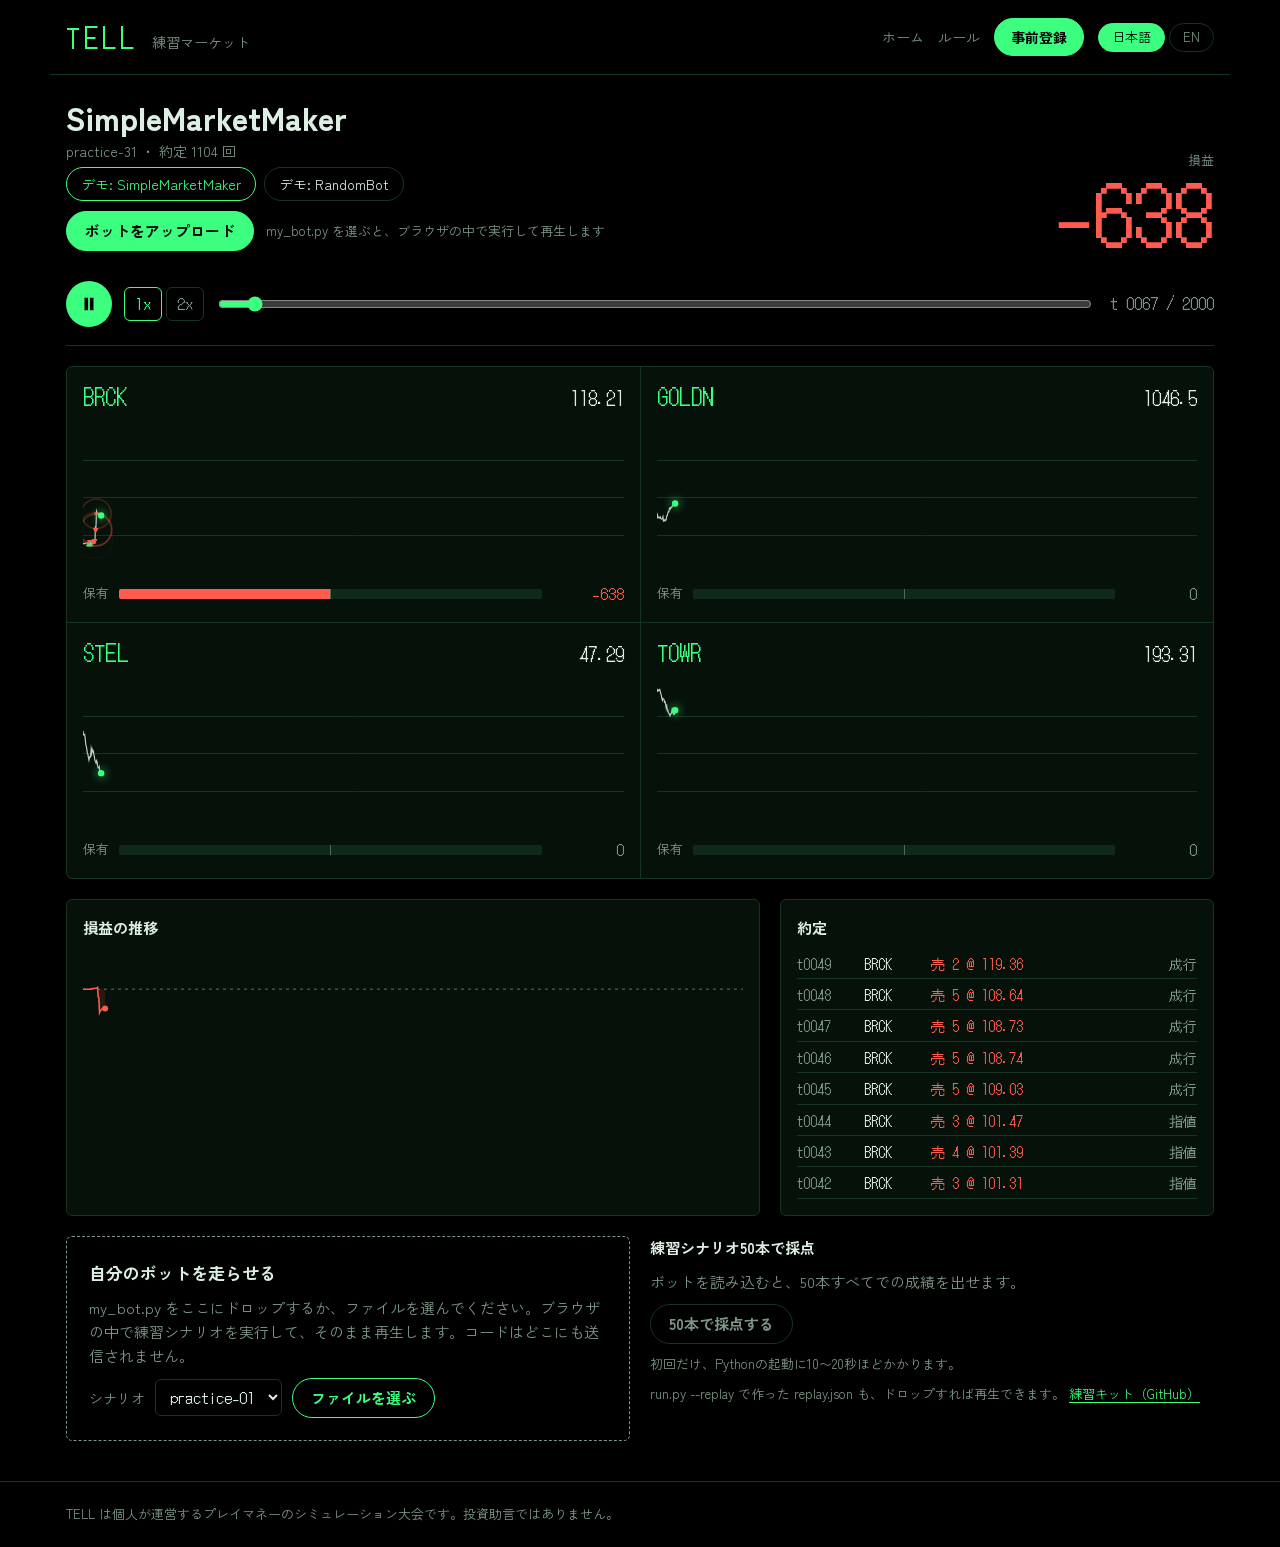
==== commit 8443b313: "Add files via upload" ====
--- a/web/index.html
+++ b/web/index.html
@@ -4,11 +4,11 @@
 <meta charset="utf-8">
 <meta name="viewport" content="width=device-width,initial-scale=1,viewport-fit=cover">
 <title>TELL — Find the tell.</title>
-<meta name="description" content="A trading bot game. Write a Python bot and watch it trade in your browser. Free, no real money, $20 prize at 40 players.">
+<meta name="description" content="TELL is a free Python trading-bot competition where developers write bots and compete in a fictional market. Run your bot in the browser.">
 <meta property="og:type" content="website">
 <meta property="og:site_name" content="TELL">
 <meta property="og:title" content="TELL — Find the tell.">
-<meta property="og:description" content="A trading bot game. Write a Python bot and watch it trade in your browser. Free, no real money, $20 prize at 40 players.">
+<meta property="og:description" content="TELL is a free Python trading-bot competition where developers write bots and compete in a fictional market. Run your bot in the browser.">
 <meta property="og:url" content="https://telltradingbot-lang.github.io/tell-practice/web/">
 <meta property="og:image" content="https://telltradingbot-lang.github.io/tell-practice/web/og.png">
 <meta property="og:image:width" content="1200">
@@ -51,6 +51,10 @@
 .brand{display:flex;align-items:baseline;gap:14px}
 .wordmark{font-family:var(--dot);font-size:28px;letter-spacing:.14em;color:var(--led);line-height:1;text-decoration:none}
 .brand span{color:var(--muted);font-size:14px}
+.right{display:flex;align-items:center;gap:14px;flex-wrap:wrap;justify-content:flex-end}
+.hnav{display:flex;gap:14px;font-size:14px}.hnav a{color:var(--muted);text-decoration:none}.hnav a:hover{color:var(--text)}
+.prereg{padding:7px 16px!important;font-size:14px!important;text-decoration:none}
+@media (max-width:640px){.hnav{display:none}.right{gap:8px}}
 .lang{display:flex;gap:4px}
 .lang button{background:transparent;color:var(--muted);border:1px solid var(--line);border-radius:999px;padding:3px 13px;cursor:pointer;font-size:13px}
 .lang button[aria-pressed="true"]{color:var(--black);background:var(--led);border-color:var(--led)}
@@ -152,10 +156,14 @@
 </style>
 
 <div class="wrap top">
-  <div class="brand"><a class="wordmark" href="https://claude.ai/artifact/HZVih5rT7mKGu6Xzq93pbb" target="_blank" rel="noopener">TELL</a><span data-i18n="sub">リプレイ</span></div>
+  <div class="brand"><a class="wordmark" href="../">TELL</a><span data-i18n="sub">練習マーケット</span></div>
+  <div class="right">
+  <nav class="hnav" aria-label="Site"><a href="../" data-i18n="navHome">ホーム</a><a href="../rules.html" data-i18n="navRules">ルール</a></nav>
+  <a class="btn primary prereg" href="https://docs.google.com/forms/d/e/1FAIpQLScodTToTpoWhyD7kxLS6b8hWy7AxgMGxw-bn-_qvMKvQmtWyg/viewform" target="_blank" rel="noopener" data-i18n="navReg">事前登録</a>
   <div class="lang" role="group" aria-label="Language">
     <button id="lang-ja" type="button" aria-pressed="true">日本語</button>
     <button id="lang-en" type="button" aria-pressed="false">EN</button>
+  </div>
   </div>
 </div>
 
@@ -225,7 +233,7 @@
 <script type="application/json" id="pysrc">{"engine": "\"\"\"\nTELL match engine (public)\n\nEvery tick, your bot's on_tick(state) is called and returns a list of orders.\n\n  Order(product, qty, price=None)\n    qty   : positive = buy, negative = sell\n    price : None = market order. A buy at price >= ask (or a sell at price <= bid)\n            also executes immediately as a market order.\n            Any other price is a limit order that rests for that tick only and\n            fills if an NPC trader arrives.\n\nExecution rules\n  - Market orders fill at the ask (buy) / bid (sell) and pay a 1 bps taker fee\n  - Limit orders only fill when priced strictly inside the market bid/ask.\n    Each tick, NPC buyers/sellers arrive with some quantity and fill the best-priced\n    limit orders first. No fee on limit fills.\n  - Anything beyond your position limit is cut automatically\nScoring: profit and loss, with open positions marked at the final mid price\n\"\"\"\nfrom dataclasses import dataclass, field\nimport os\nimport numpy as np\n\nPRODUCTS = [\"BRCK\", \"GOLDN\", \"STEL\", \"TOWR\"]\nPOSITION_LIMITS = {\"BRCK\": 50, \"GOLDN\": 20, \"STEL\": 30, \"TOWR\": 30}\nTAKER_FEE_BPS = 1.0\nBRCK_HALF_SPREAD = 2.0\nOTHER_HALF_SPREAD_BPS = 5.0\n\n\n@dataclass\nclass Order:\n    product: str\n    qty: int\n    price: float | None = None\n\n\n@dataclass\nclass Scenario:\n    name: str\n    mid: dict\n    npc_buy_qty: dict\n    npc_sell_qty: dict\n    bid: dict = field(default_factory=dict)\n    ask: dict = field(default_factory=dict)\n\n    def __post_init__(self):\n        for p in PRODUCTS:\n            m = self.mid[p]\n            if p == \"BRCK\":\n                self.bid[p], self.ask[p] = m - BRCK_HALF_SPREAD, m + BRCK_HALF_SPREAD\n            else:\n                hs = OTHER_HALF_SPREAD_BPS / 1e4\n                self.bid[p], self.ask[p] = m * (1 - hs), m * (1 + hs)\n\n    @property\n    def n_ticks(self):\n        return len(self.mid[PRODUCTS[0]])\n\n\nclass State:\n    \"\"\"What your bot can see at tick t. It never contains future data.\"\"\"\n    def __init__(self, sc: Scenario, t: int, position: dict, cash: float):\n        self.t = t\n        self.n_ticks = sc.n_ticks\n        self.products = PRODUCTS\n        self.limits = dict(POSITION_LIMITS)\n        self.position = dict(position)\n        self.cash = cash\n        self.mid = {p: sc.mid[p][:t + 1] for p in PRODUCTS}\n        # Trade tape: market-order quantities NPCs bought/sold up to the previous tick\n        self.flow_buy = {p: sc.npc_buy_qty[p][:t] for p in PRODUCTS}\n        self.flow_sell = {p: sc.npc_sell_qty[p][:t] for p in PRODUCTS}\n        self.bid = {p: float(sc.bid[p][t]) for p in PRODUCTS}\n        self.ask = {p: float(sc.ask[p][t]) for p in PRODUCTS}\n\n\ndef _clamp(pos, qty, limit):\n    if qty > 0:\n        return max(0, min(qty, limit - pos))\n    return min(0, max(qty, -limit - pos))\n\n\ndef run(bot, sc: Scenario, record=False):\n    \"\"\"Run one scenario. With record=True, also returns every fill and the\n    position after each tick (used to make replay files).\"\"\"\n    fee = TAKER_FEE_BPS / 1e4\n    fills = []\n    pos_hist = {p: [] for p in PRODUCTS} if record else None\n    n = sc.n_ticks\n    pos = {p: 0 for p in PRODUCTS}\n    cash = 0.0\n    equity = np.empty(n)\n    cash_by_product = {p: 0.0 for p in PRODUCTS}\n    n_trades = 0\n\n    if hasattr(bot, \"reset\"):\n        bot.reset()\n\n    for t in range(n):\n        orders = bot.on_tick(State(sc, t, pos, cash)) or []\n        resting = {p: {\"buy\": [], \"sell\": []} for p in PRODUCTS}\n\n        for o in orders:\n            p = o.product\n            if p not in pos or o.qty == 0:\n                continue\n            b, a = sc.bid[p][t], sc.ask[p][t]\n            lim = POSITION_LIMITS[p]\n            if o.qty > 0 and (o.price is None or o.price >= a):\n                q = _clamp(pos[p], o.qty, lim)\n                if q:\n                    c = q * a * (1 + fee)\n                    cash -= c; cash_by_product[p] -= c; pos[p] += q; n_trades += 1\n                    if record: fills.append((t, p, q, float(a), \"m\"))\n            elif o.qty < 0 and (o.price is None or o.price <= b):\n                q = _clamp(pos[p], o.qty, lim)\n                if q:\n                    c = -q * b * (1 - fee)\n                    cash += c; cash_by_product[p] += c; pos[p] += q; n_trades += 1\n                    if record: fills.append((t, p, q, float(b), \"m\"))\n            elif o.qty > 0:\n                resting[p][\"buy\"].append([o.price, o.qty])\n            else:\n                resting[p][\"sell\"].append([o.price, -o.qty])\n\n        for p in PRODUCTS:\n            lim = POSITION_LIMITS[p]\n            demand = int(sc.npc_buy_qty[p][t])\n            a, b = sc.ask[p][t], sc.bid[p][t]\n            sells = [x for x in resting[p][\"sell\"] if x[0] < a]\n            buys = [x for x in resting[p][\"buy\"] if x[0] > b]\n            for price, q in sorted(sells, key=lambda x: x[0]):\n                if demand <= 0:\n                    break\n                fill = -_clamp(pos[p], -min(q, demand), lim)\n                if fill:\n                    cash += fill * price; cash_by_product[p] += fill * price\n                    pos[p] -= fill; demand -= fill; n_trades += 1\n                    if record: fills.append((t, p, -fill, float(price), \"l\"))\n            supply = int(sc.npc_sell_qty[p][t])\n            for price, q in sorted(buys, key=lambda x: -x[0]):\n                if supply <= 0:\n                    break\n                fill = _clamp(pos[p], min(q, supply), lim)\n                if fill:\n                    cash -= fill * price; cash_by_product[p] -= fill * price\n                    pos[p] += fill; supply -= fill; n_trades += 1\n                    if record: fills.append((t, p, fill, float(price), \"l\"))\n\n        equity[t] = cash + sum(pos[p] * sc.mid[p][t] for p in PRODUCTS)\n        if record:\n            for p in PRODUCTS:\n                pos_hist[p].append(pos[p])\n\n    pnl_by_product = {p: cash_by_product[p] + pos[p] * sc.mid[p][-1] for p in PRODUCTS}\n    out = {\"pnl\": float(equity[-1]), \"equity\": equity,\n           \"pnl_by_product\": pnl_by_product, \"n_trades\": n_trades}\n    if record:\n        out[\"fills\"] = fills\n        out[\"positions\"] = pos_hist\n    return out\n\n\ndef make_replay(bot_name, sc: Scenario, result):\n    \"\"\"Pack a recorded run into a small JSON-ready dict for the TELL replay page.\"\"\"\n    return {\n        \"format\": \"tell-replay-1\",\n        \"bot\": bot_name,\n        \"scenario\": sc.name,\n        \"ticks\": sc.n_ticks,\n        \"products\": PRODUCTS,\n        \"limits\": POSITION_LIMITS,\n        \"mid\": {p: [round(float(v), 3) for v in sc.mid[p]] for p in PRODUCTS},\n        \"equity\": [round(float(v), 1) for v in result[\"equity\"]],\n        \"positions\": result[\"positions\"],\n        \"fills\": [[t, p, q, round(px, 3), k] for t, p, q, px, k in result[\"fills\"]],\n        \"pnl\": round(result[\"pnl\"], 1),\n        \"pnl_by_product\": {p: round(v, 1) for p, v in result[\"pnl_by_product\"].items()},\n    }\n\n\ndef load_practice(path=None):\n    \"\"\"Load the public practice scenarios as a list of Scenario objects.\"\"\"\n    path = path or os.path.join(os.path.dirname(__file__), \"..\", \"data\", \"practice.npz\")\n    d = np.load(path)\n    names = list(d[\"names\"])\n    out = []\n    for i, name in enumerate(names):\n        out.append(Scenario(\n            name=str(name),\n            mid={p: d[f\"mid_{p}\"][i].astype(np.float64) for p in PRODUCTS},\n            npc_buy_qty={p: d[f\"buy_{p}\"][i].astype(np.int64) for p in PRODUCTS},\n            npc_sell_qty={p: d[f\"sell_{p}\"][i].astype(np.int64) for p in PRODUCTS},\n        ))\n    return out\n", "init": "from .engine import Order, State, Scenario, run, load_practice, make_replay, PRODUCTS\n\n__all__ = [\"Order\", \"State\", \"Scenario\", \"run\", \"load_practice\", \"make_replay\", \"PRODUCTS\"]\n"}</script>
 <script>
 const T={
-  ja:{sub:"リプレイ",pnlK:"損益",eqH:"損益の推移",tapeH:"約定",dropH:"自分のボットを走らせる",upTop:"ボットをアップロード",upHint:"my_bot.py を選ぶと、ブラウザの中で実行して再生します",dropAll:"ここにドロップ",
+  ja:{sub:"練習マーケット",navHome:"ホーム",navRules:"ルール",navReg:"事前登録",pnlK:"損益",eqH:"損益の推移",tapeH:"約定",dropH:"自分のボットを走らせる",upTop:"ボットをアップロード",upHint:"my_bot.py を選ぶと、ブラウザの中で実行して再生します",dropAll:"ここにドロップ",
     dropP:"my_bot.py をここにドロップするか、ファイルを選んでください。ブラウザの中で練習シナリオを実行して、そのまま再生します。コードはどこにも送信されません。",pick:"ファイルを選ぶ",
     scL:"シナリオ",scoreH:"練習シナリオ50本で採点",scoreHint:"ボットを読み込むと、50本すべてでの成績を出せます。",scoreBtn:"50本で採点する",
     small1:"初回だけ、Pythonの起動に10〜20秒ほどかかります。",small2:"run.py --replay で作った replay.json も、ドロップすれば再生できます。",
@@ -242,7 +250,7 @@
     errFormat:"TELLのリプレイファイルではないようです。run.py に --replay を付けて作ったファイルを選んでください。",
     errRead:"ファイルを読み込めませんでした。壊れていないか確認して、もう一度選んでください。",
     play:"再生",pause:"一時停止"},
-  en:{sub:"Replay",pnlK:"P&L",eqH:"P&L over time",tapeH:"Fills",dropH:"Run your own bot",upTop:"Upload your bot",upHint:"Choose my_bot.py and it runs in your browser, then plays",dropAll:"Drop it here",
+  en:{sub:"Practice market",navHome:"Home",navRules:"Rules",navReg:"Pre-register",pnlK:"P&L",eqH:"P&L over time",tapeH:"Fills",dropH:"Run your own bot",upTop:"Upload your bot",upHint:"Choose my_bot.py and it runs in your browser, then plays",dropAll:"Drop it here",
     dropP:"Drop my_bot.py here, or choose the file. It runs on a practice scenario inside your browser and plays straight away. Your code is never sent anywhere.",pick:"Choose file",
     scL:"Scenario",scoreH:"Score on all 50 practice scenarios",scoreHint:"Load a bot to see its results across all 50 scenarios.",scoreBtn:"Score on 50 scenarios",
     small1:"The first run takes 10 to 20 seconds while Python starts.",small2:"You can also drop a replay.json made with run.py --replay.",
@@ -260,13 +268,13 @@
     errRead:"The file couldn't be read. Check that it isn't damaged and choose it again.",
     play:"Play",pause:"Pause"}
 };
-const SPEEDS=[1,4,16];
+const SPEEDS=[1,2];
 const BASE_TPS=25;               // 1x = 25 ticks per second
 let lang="ja";
 try{const s=localStorage.getItem("tell-lang");if(s==="en"||s==="ja")lang=s;}catch(e){}
 
 const DEMOS=JSON.parse(document.getElementById("demoData").textContent);
-let R=null, demoIdx=0, cur=0, playing=false, speed=4, acc=0, lastT=0, raf=null, lastTapeKey="";
+let R=null, demoIdx=0, cur=0, playing=false, speed=1, acc=0, lastT=0, raf=null, lastTapeKey="";
 let fillsBy={}, fillsAll=[], yr={}, eqr=[0,0];
 const reduceMotion=matchMedia("(prefers-reduced-motion: reduce)").matches;
 const css=v=>getComputedStyle(document.documentElement).getPropertyValue(v).trim();
